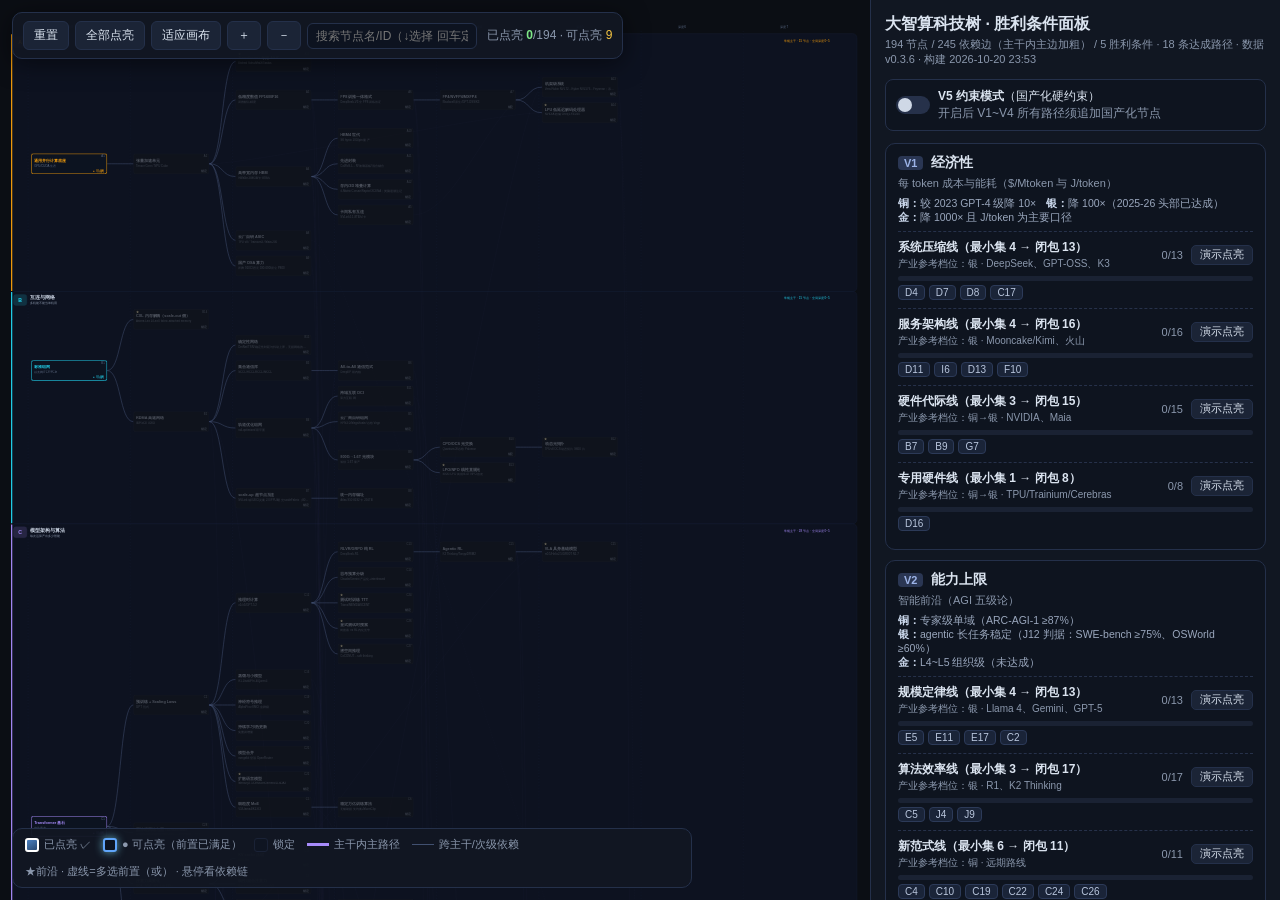
==== 智算科技树-v1.0.html @ c1a8cf26 "v0.3.6：DeepInfer 开源入库与许愿式编程节点" ====
<!DOCTYPE html>
<html lang="zh-CN">
<head>
<meta charset="utf-8">
<meta name="viewport" content="width=device-width, initial-scale=1">
<title>大智算科技树 · 交互式可视化</title>
<style>
:root{--bg:#0b0e14;--panel:#111722;--panel2:#0e141f;--line:#24304a;--txt:#dbe4f0;--dim:#8b98ad;--gold:#f5c542;}
*{box-sizing:border-box;margin:0;padding:0;}
html,body{height:100%;}
body{background:var(--bg);color:var(--txt);font-family:"Segoe UI","Microsoft YaHei","PingFang SC",sans-serif;overflow:hidden;}
#app{display:flex;height:100vh;}
#stage{flex:1;position:relative;overflow:hidden;}
svg#tree{width:100%;height:100%;cursor:grab;display:block;}
svg#tree.panning{cursor:grabbing;}
#toolbar{position:absolute;top:12px;left:12px;z-index:10;display:flex;gap:6px;align-items:center;flex-wrap:wrap;
 background:rgba(17,23,34,.94);border:1px solid var(--line);border-radius:10px;padding:8px 10px;box-shadow:0 4px 24px rgba(0,0,0,.5);}
#toolbar button{background:#1b2436;color:var(--txt);border:1px solid var(--line);border-radius:6px;padding:5px 10px;cursor:pointer;font-size:12px;}
#toolbar button:hover{background:#27334d;border-color:#3a4c75;}
#stats{font-size:12px;color:var(--dim);margin-left:4px;white-space:nowrap;}
#stats b{color:#7ee787;}
#stats i{color:#f5c542;font-style:normal;}
#search{background:#0d1320;border:1px solid var(--line);color:var(--txt);border-radius:6px;padding:5px 8px;font-size:12px;width:170px;}
#searchWrap{position:relative;display:flex;}
#searchDrop{position:absolute;top:calc(100% + 5px);left:0;z-index:15;min-width:250px;max-width:360px;max-height:320px;overflow-y:auto;
 display:none;background:rgba(13,19,32,.98);border:1px solid #3a4c75;border-radius:8px;padding:4px;box-shadow:0 8px 28px rgba(0,0,0,.6);}
.sitem{display:flex;align-items:center;gap:8px;padding:5px 8px;border-radius:6px;cursor:pointer;font-size:11.5px;}
.sitem:hover,.sitem.act{background:#1d2942;}
.sid{background:#2a3653;border-radius:4px;padding:0 5px;font-size:10px;color:#9db4e8;flex-shrink:0;}
.snm{color:#c6d2e4;flex:1;white-space:nowrap;overflow:hidden;text-overflow:ellipsis;}
.str{color:#5a6a86;font-size:10px;flex-shrink:0;}
#legend{position:absolute;bottom:12px;left:12px;z-index:10;background:rgba(17,23,34,.94);border:1px solid var(--line);
 border-radius:10px;padding:8px 12px;font-size:11px;color:var(--dim);display:flex;gap:12px;flex-wrap:wrap;max-width:680px;}
.lg{display:flex;align-items:center;gap:5px;}
.sw{width:14px;height:14px;border-radius:3px;display:inline-block;}
#sidebar{width:410px;flex-shrink:0;background:var(--panel);border-left:1px solid var(--line);overflow-y:auto;padding:14px;}
#sidebar h1{font-size:16px;margin-bottom:2px;}
#sidebar .sub{font-size:11px;color:var(--dim);margin-bottom:12px;}
.modeRow{display:flex;align-items:center;gap:8px;background:var(--panel2);border:1px solid var(--line);border-radius:8px;padding:8px 10px;margin-bottom:12px;font-size:12px;}
.modeRow label{cursor:pointer;display:flex;align-items:center;gap:8px;flex:1;}
.switch{position:relative;width:34px;height:18px;background:#26314a;border-radius:9px;transition:.2s;flex-shrink:0;}
.switch.on{background:#b2356d;}
.switch i{position:absolute;top:2px;left:2px;width:14px;height:14px;background:#cfd8e6;border-radius:50%;transition:.2s;}
.switch.on i{left:18px;background:#fff;}
.vcard{background:var(--panel2);border:1px solid var(--line);border-radius:10px;padding:10px 12px;margin-bottom:10px;transition:box-shadow .3s,border-color .3s;}
.vcard.achieved{border-color:var(--gold);box-shadow:0 0 18px rgba(245,197,66,.25);}
.vhead{display:flex;align-items:center;gap:8px;font-size:14px;font-weight:600;}
.vid{background:#2a3653;border-radius:4px;padding:1px 6px;font-size:11px;color:#9db4e8;}
.vhead .ach{margin-left:auto;color:var(--gold);font-size:12px;font-weight:600;display:none;}
.vcard.achieved .ach{display:inline;}
.vdef{font-size:11px;color:var(--dim);margin:4px 0 6px;}
.vtiers{font-size:10.5px;color:#9aa7bd;margin-bottom:6px;}
.vtiers span{display:inline-block;margin-right:10px;}
.vtiers b{color:#c9d6ea;font-weight:600;}
.path{border-top:1px dashed #26314a;padding:7px 0 4px;}
.prow{display:flex;align-items:center;gap:8px;}
.pname{font-size:12px;font-weight:600;flex:1;}
.pname .rep{display:block;font-weight:400;font-size:10px;color:var(--dim);margin-top:1px;}
.pnum{font-size:11px;color:var(--dim);white-space:nowrap;}
.pnum.done{color:var(--gold);font-weight:700;}
.pbar{height:5px;background:#1a2233;border-radius:3px;margin:5px 0 4px;overflow:hidden;}
.pfill{height:100%;width:0%;background:linear-gradient(90deg,#3b6ea5,#5aa2e0);border-radius:3px;transition:width .25s;}
.path.done .pfill{background:linear-gradient(90deg,#b8862d,var(--gold));}
.pnodes{display:flex;flex-wrap:wrap;gap:4px;margin-bottom:4px;}
.chip{font-size:10px;background:#1a2438;border:1px solid #2c3a58;color:#b9c6dd;border-radius:4px;padding:1px 6px;cursor:pointer;}
.chip.lit{background:#173a2a;border-color:#2f7a4f;color:#8fe3a8;}
.chip:hover{border-color:#5aa2e0;}
.demoBtn{background:#1b2436;color:var(--txt);border:1px solid var(--line);border-radius:5px;padding:2px 8px;font-size:10.5px;cursor:pointer;}
.demoBtn:hover{background:#27334d;}
.foot{font-size:10.5px;color:var(--dim);margin-top:8px;line-height:1.6;}
/* ---- 主干带 ---- */
.bandbg{fill:#0d1220;stroke:#1b2540;stroke-width:1;}
.bandaccent{stroke-width:4;}
.btitle{fill:#d7e1f0;font-size:15px;font-weight:700;}
.bq{fill:#8b98ad;font-size:10.5px;}
.bmeta{font-size:10px;}
.grid{stroke:#1b2540;stroke-width:1;stroke-dasharray:3 7;}
.dlab{fill:#5a6a86;font-size:10px;}
/* ---- 节点卡（foreignObject 内） ---- */
.ncard{width:100%;height:100%;background:#0f1522;border:1.5px solid #242f4a;border-radius:8px;
 padding:6px 8px 12px 8px;display:flex;flex-direction:column;justify-content:center;
 font-size:11px;line-height:1.25;color:#7d8aa1;transition:all .15s;position:relative;overflow:hidden;}
.ncard .nm{font-weight:600;font-size:12.5px;color:#c6d2e4;display:-webkit-box;-webkit-line-clamp:2;-webkit-box-orient:vertical;overflow:hidden;}
.ncard .ds{font-size:9.5px;margin-top:2px;overflow:hidden;text-overflow:ellipsis;white-space:nowrap;color:#5f6c84;}
.ncard .iid{position:absolute;top:3px;right:6px;font-size:9px;color:#5a6a86;}
.st{position:absolute;right:7px;bottom:3px;font-size:9px;font-weight:700;letter-spacing:.5px;}
g.node.locked .ncard{opacity:.5;filter:saturate(.35);}
g.node.locked .st::before{content:"锁定";color:#5c6a86;}
g.node.locked .ncard .nm{color:#8b98ad;}
g.node.available .ncard{background:#0c1320;border:2px solid var(--tc);
 box-shadow:0 0 16px color-mix(in srgb,var(--tc) 55%,transparent);animation:pulse 2s infinite;}
g.node.available .ncard .nm{color:var(--tc);font-weight:700;}
g.node.available .st::before{content:"● 可点亮";color:var(--tc);}
g.node.lit .ncard{background:linear-gradient(150deg,color-mix(in srgb,var(--tc) 68%,#0b0f18),color-mix(in srgb,var(--tc) 36%,#0b0f18));
 border:2px solid #fff;box-shadow:0 0 18px color-mix(in srgb,var(--tc) 85%,transparent);}
g.node.lit .ncard .nm{color:#fff;font-weight:700;}
g.node.lit .ncard .ds{color:#ffffffcc;}
g.node.lit .st::before{content:"✓ 已点亮";color:#fff;}
g.node.frontier .ncard{border-style:dashed;}
g.node.flash .ncard{animation:flash .9s ease-in-out 3;border-color:#fff;}
g.node.hlg .ncard{box-shadow:0 0 0 2.5px #fff,0 0 16px #fff4;}
@keyframes pulse{0%,100%{box-shadow:0 0 5px color-mix(in srgb,var(--tc) 30%,transparent);}50%{box-shadow:0 0 20px color-mix(in srgb,var(--tc) 80%,transparent);}}
@keyframes flash{0%,100%{box-shadow:0 0 0 0 rgba(245,197,66,0);transform:scale(1);}
 45%{box-shadow:0 0 0 8px rgba(245,197,66,.95),0 0 60px 22px rgba(245,197,66,.85);transform:scale(1.12);}}
.badge{position:absolute;top:3px;left:7px;font-size:9px;font-weight:700;display:flex;gap:5px;}
.badge .fr{color:var(--gold);}
.badge .dm{color:#ff9ad5;display:none;}
body.constraint .badge .dm{display:inline;}
#tooltip{position:absolute;z-index:20;pointer-events:none;background:rgba(10,14,21,.97);border:1px solid #3a4c75;
 border-radius:8px;padding:10px 12px;font-size:11.5px;max-width:340px;display:none;line-height:1.55;box-shadow:0 6px 24px rgba(0,0,0,.6);}
#tooltip b{color:#fff;font-size:12.5px;}
#tooltip .tv{color:#9db4e8;}
#tooltip .tc2{color:#8fe3a8;}
#tooltip .td{color:var(--dim);}
#toast{position:absolute;top:60px;left:50%;transform:translateX(-50%);z-index:30;background:rgba(20,27,40,.95);
 border:1px solid #3a4c75;border-radius:8px;padding:8px 16px;font-size:12px;display:none;box-shadow:0 4px 18px rgba(0,0,0,.5);}
/* ---- 边 ---- */
path.edge{fill:none;stroke:#415070;stroke-width:1.1;opacity:.14;}
path.edge.primary{stroke-width:2.6;opacity:.65;}
path.edge.on{opacity:.4;}
path.edge.primary.on{opacity:.95;}
path.edge.hlg{stroke:#fff;opacity:1;stroke-width:2.8;}
path.edge.dashed{stroke-dasharray:5 4;}
/* ---- 自检面板 ---- */
#selftest{position:fixed;right:424px;top:12px;max-width:520px;max-height:86vh;overflow:auto;display:none;
 background:rgba(10,14,21,.97);border:1px solid #3a4c75;border-radius:10px;padding:12px 16px;
 font:12px/1.8 Consolas,monospace;white-space:pre-wrap;z-index:60;box-shadow:0 6px 24px rgba(0,0,0,.6);}
#selftest b{font-size:13px;}
::-webkit-scrollbar{width:9px;height:9px;}
::-webkit-scrollbar-thumb{background:#26314a;border-radius:5px;}
::-webkit-scrollbar-track{background:transparent;}

</style>
</head>
<body>
<div id="app">
 <div id="stage">
  <svg id="tree"><g id="world"></g></svg>
  <div id="toolbar">
   <button id="btnReset">重置</button><button id="btnAll">全部点亮</button>
   <button id="btnFit">适应画布</button><button id="btnZin">＋</button><button id="btnZout">－</button>
   <div id="searchWrap"><input id="search" placeholder="搜索节点名/ID（↓选择 回车定位）"><div id="searchDrop"></div></div>
   <span id="stats"></span>
  </div>
  <div id="legend"></div>
  <div id="tooltip"></div>
  <div id="toast"></div>
 </div>
 <div id="sidebar"></div>
</div>
<div id="selftest"></div>
<script>window.__BUILD__ = "2026-10-20 23:53";
window.TREE_DATA = {"meta": {"version": "0.3.6", "date": "2026-10-20", "source": "智算科技树-v0.2.2.md + AI4S范式层重构 + 知识图谱 + 曙光锚点 + v0.2.5 工程与前沿缺口 + v0.2.6 平台基础能力 + v0.2.7 DeepInfer 与许愿式编程", "nodeCount": 194, "trunkCount": 11, "victoryCount": 5, "pathCount": 18}, "trunks": [{"id": "A", "name": "芯片与算力硬件", "type": "常规", "question": "单点每秒每瓦能算多少"}, {"id": "B", "name": "互连与网络", "type": "常规", "question": "多机能不能当单机用"}, {"id": "C", "name": "模型架构与算法", "type": "常规", "question": "每次运算产出多少智能"}, {"id": "D", "name": "推理系统与服务", "type": "常规", "question": "服务侧效率极限在哪"}, {"id": "E", "name": "训练系统与数据", "type": "常规", "question": "万卡月训如何稳定高效"}, {"id": "F", "name": "云原生与资源调度", "type": "常规", "question": "算力能否像电力即取即用"}, {"id": "G", "name": "智算中心与能源", "type": "常规", "question": "电和热能不能供得上"}, {"id": "H", "name": "通智一体与算力网络", "type": "后发型", "question": "通与智能否当一朵云用"}, {"id": "I", "name": "存储与数据流动", "type": "常规", "question": "数据供不上还是算不动"}, {"id": "J", "name": "Agent 与应用使能", "type": "常规", "question": "模型能力能否转化为可交付任务"}, {"id": "K", "name": "科学计算范式（AI4S）", "type": "常规", "question": "云上要承载哪几类科学计算负载"}], "nodes": [{"id": "A1", "name": "通用并行计算底座", "trunk": "A", "desc": "GPU/CUDA 生态", "prereqs": [], "criteria": "主流框架默认支持", "depth": 0, "dependents": 1}, {"id": "A2", "name": "张量加速单元", "trunk": "A", "desc": "Tensor Core / NPU Cube", "prereqs": ["A1"], "criteria": "混合精度较 FP32 加速 ≥5×", "depth": 1, "dependents": 6}, {"id": "A3", "name": "低精度数值 FP16/BF16", "trunk": "A", "desc": "训推默认精度", "prereqs": ["A2"], "criteria": "训练精度损失 <0.5%", "depth": 2, "dependents": 3}, {"id": "A4", "name": "高带宽内存 HBM", "trunk": "A", "desc": "HBM3e 288GB/卡·8TB/s", "prereqs": ["A2"], "criteria": "带宽 ≥5TB/s/卡", "depth": 2, "dependents": 6}, {"id": "A5", "name": "卡间私有互连", "trunk": "A", "desc": "NVLink5 1.8TB/s/卡", "prereqs": ["A4"], "criteria": "卡间带宽 ≥8× PCIe", "depth": 3, "dependents": 1}, {"id": "A6", "name": "FP8 训推一体格式", "trunk": "A", "desc": "DeepSeek-V3 全 FP8 训练首证", "prereqs": ["A3"], "criteria": "训练近无损且推理成本降 ≥50%", "depth": 3, "dependents": 3}, {"id": "A7", "name": "FP4/NVFP4/MXFP4", "trunk": "A", "desc": "Blackwell 原生/GPT-OSS/K3", "prereqs": ["A6"], "criteria": "推理掉点 ≤1~2% 且显存减半", "depth": 4, "dependents": 2}, {"id": "A8", "name": "云厂自研 ASIC", "trunk": "A", "desc": "TPU v8 / Trainium3 / Maia 200", "prereqs": ["A2"], "criteria": "L2：自用 ≥10 万卡等效且 token/$ 优于同代 GPU", "depth": 2, "dependents": 1}, {"id": "A9", "name": "国产 DSA 算力", "trunk": "A", "desc": "昇腾 910C/思元 590-690/昆仑 P800", "prereqs": ["A2"], "criteria": "L2：推理规模商用（联动 V5）", "depth": 2, "dependents": 1}, {"id": "A10", "name": "HBM4 世代", "trunk": "A", "desc": "SK hynix 10G/pin 量产", "prereqs": ["A4"], "criteria": "单卡 ≥288GB 且 ≥10TB/s", "depth": 3, "dependents": 0}, {"id": "A11", "name": "先进封装", "trunk": "A", "desc": "CoWoS-L→R/玻璃基板/混合键合", "prereqs": ["A4"], "criteria": "大芯片量产良率可支撑", "depth": 3, "dependents": 0}, {"id": "A12", "name": "存内/3D 堆叠计算", "trunk": "A", "desc": "d-Matrix Corsair/Raptor/XCENA；类脑退潮注记", "prereqs": ["A4"], "criteria": "L1→L2：CIM 推理商用", "depth": 3, "dependents": 0}, {"id": "A13", "name": "机架级系统", "trunk": "A", "desc": "Vera Rubin NVL72→Kyber NVL576→Feynman；系统级超节点对标：CloudMatrix384（384×910C，以系统工程规模换单卡劣势）", "prereqs": ["A5", "A7", "G1"], "criteria": "单机架 ≥1EF（FP4）液冷交付", "depth": 5, "dependents": 1}, {"id": "A14", "name": "LPU 低延迟解码处理器", "trunk": "A", "frontier": true, "desc": "NVIDIA 收编 Groq LP35/40", "prereqs": ["A2", "A7"], "criteria": "L2：单流解码时延与 GPU 解耦", "depth": 5, "dependents": 1}, {"id": "A15", "name": "Transformer 专用 ASIC", "trunk": "A", "frontier": true, "desc": "Etched Sohu/MatX/Taalas", "prereqs": ["A2"], "criteria": "L1→L2：特定模型族 token/$ 优势 ≥2×", "depth": 2, "dependents": 0}, {"id": "B1", "name": "标准组网", "trunk": "B", "desc": "以太网/TCP/PCIe", "prereqs": [], "criteria": "基座", "depth": 0, "dependents": 2}, {"id": "B2", "name": "RDMA 高速网络", "trunk": "B", "desc": "IB/RoCE 400G", "prereqs": ["B1"], "criteria": "μs 级时延支撑万卡", "depth": 1, "dependents": 6}, {"id": "B3", "name": "集合通信库", "trunk": "B", "desc": "NCCL/HCCL/BCCL/MCCL", "prereqs": ["B2"], "criteria": "AllReduce 满足万卡效率", "depth": 2, "dependents": 1}, {"id": "B4", "name": "轨道优化组网", "trunk": "B", "desc": "rail-optimized 双平面", "prereqs": ["B2"], "criteria": "L2：万卡作业月级稳定", "depth": 2, "dependents": 6}, {"id": "B5", "name": "云厂商自研组网", "trunk": "B", "desc": "HPN2.0/MegaScale/谷歌 Virgo", "prereqs": ["B4"], "criteria": "L2：≥1.5 万卡商用", "depth": 3, "dependents": 0}, {"id": "B6", "name": "All-to-All 通信范式", "trunk": "B", "desc": "DeepEP 双内核", "prereqs": ["B3", "C5"], "criteria": "EP 训推计算通信重叠", "depth": 3, "dependents": 1}, {"id": "B7", "name": "scale-up 超节点互连", "trunk": "B", "desc": "NVLink 域/UEC/灵衢 2.0/PPU/曙光 scaleFabric（800G 类 IB、单子网 11 万卡）", "prereqs": ["B2"], "criteria": "域内 ≥1.8TB/s 且 ≥72 卡", "depth": 2, "dependents": 1}, {"id": "B8", "name": "统一内存编址", "trunk": "B", "desc": "Atlas 950 8192 卡 256TB", "prereqs": ["B7"], "criteria": "L2：≥千卡域内存池化", "depth": 3, "dependents": 0}, {"id": "B9", "name": "800G→1.6T 光模块", "trunk": "B", "desc": "旭创 1.6T 量产", "prereqs": ["B4"], "criteria": "1.6T 单端口功耗 ≤30W", "depth": 3, "dependents": 2}, {"id": "B10", "name": "CPO/OCS 光交换", "trunk": "B", "desc": "Quantum-X/谷歌 Palomar", "prereqs": ["B9"], "criteria": "L2：规模商用", "depth": 4, "dependents": 1}, {"id": "B11", "name": "跨域互联 DCI", "trunk": "B", "desc": "算力互联网", "prereqs": ["B4"], "criteria": "L1：跨集群协同可验证", "depth": 3, "dependents": 2}, {"id": "B12", "name": "动态光拓扑", "trunk": "B", "frontier": true, "desc": "TPUv8 OCS 动态切片 9600 片", "prereqs": ["B10"], "criteria": "L2：拓扑随作业重构", "depth": 5, "dependents": 0}, {"id": "B13", "name": "LPO/NPO 线性直驱光", "trunk": "B", "frontier": true, "desc": "800G LPO 商用/6.4T NPO 首发", "prereqs": ["B9"], "criteria": "L2：互连功耗降 ≥50%", "depth": 4, "dependents": 0}, {"id": "B14", "name": "CXL 内存解耦（scale-out 侧）", "trunk": "B", "frontier": true, "desc": "Astera Leo 2/LeoX fabric-attached memory", "prereqs": ["B1"], "criteria": "L2：跨机内存池商用", "depth": 1, "dependents": 0}, {"id": "B15", "name": "确定性网络", "trunk": "B", "desc": "DetNet/TSN/确定性时延与抖动上界，无损网络的跨域延伸——算力并网（H4/H5）与跨集群训推（E9）的跨域 SLA 底座", "prereqs": ["B2"], "criteria": "L2：跨域 P99.9 时延抖动上界可承诺", "depth": 2, "dependents": 0}, {"id": "C1", "name": "Transformer 基石", "trunk": "C", "desc": "自注意力", "prereqs": [], "criteria": "—", "depth": 0, "dependents": 4}, {"id": "C2", "name": "预训练 + Scaling Laws", "trunk": "C", "desc": "GPT 范式", "prereqs": ["C1"], "criteria": "规模外推误差 <5%", "depth": 1, "dependents": 9}, {"id": "C3", "name": "注意力高效化", "trunk": "C", "desc": "GQA→MLA（KV 压缩 93%）", "prereqs": ["C1"], "criteria": "KV 降幅 ≥8× 近无损", "depth": 1, "dependents": 3}, {"id": "C4", "name": "线性/混合注意力", "trunk": "C", "desc": "Kimi Linear/Qwen3-Next/M3", "prereqs": ["C3"], "criteria": "L3：旗舰量产，长序列成本降 ≥50%", "depth": 2, "dependents": 0}, {"id": "C5", "name": "细粒度 MoE", "trunk": "C", "desc": "V3/Llama4/K2-K3", "prereqs": ["C2"], "criteria": "万亿激活 <5% 成本同降", "depth": 2, "dependents": 4}, {"id": "C6", "name": "稳定万亿训练算法", "trunk": "C", "desc": "无辅助损失均衡+MuonClip", "prereqs": ["C5"], "criteria": "万亿 token 零 spike", "depth": 3, "dependents": 0}, {"id": "C7", "name": "长上下文 1M+", "trunk": "C", "desc": "Gemini/K3/V4.1", "prereqs": ["C3"], "criteria": "1M 可用且成本可控", "depth": 2, "dependents": 1}, {"id": "C8", "name": "原生稀疏注意力", "trunk": "C", "desc": "NSA→DSA 训推一体（API -50%）", "prereqs": ["C7"], "criteria": "L3：训推一体稀疏化商用", "depth": 3, "dependents": 0}, {"id": "C9", "name": "原生多模态统一", "trunk": "C", "desc": "GPT-4o/GPT-5/Qwen-Omni", "prereqs": ["C1"], "criteria": "any-to-any 单模型", "depth": 1, "dependents": 4}, {"id": "C10", "name": "世界模型", "trunk": "C", "desc": "Genie3/V-JEPA2", "prereqs": ["C9"], "criteria": "L2：可交互商用", "depth": 2, "dependents": 0}, {"id": "C11", "name": "视频生成架构", "trunk": "C", "desc": "Veo3/Sora2", "prereqs": ["C9"], "criteria": "商用音画同步", "depth": 2, "dependents": 0}, {"id": "C12", "name": "推理时计算", "trunk": "C", "desc": "o1/o3/GPT-5.2", "prereqs": ["C2"], "criteria": "ARC 类跃升 ≥30 分", "depth": 2, "dependents": 5}, {"id": "C13", "name": "RLVR/GRPO 纯 RL", "trunk": "C", "desc": "DeepSeek-R1", "prereqs": ["C12"], "criteria": "纯 RL 达推理模型水平", "depth": 3, "dependents": 1}, {"id": "C14", "name": "思考预算分级", "trunk": "C", "desc": "Claude/Gemini 产品化+interleaved", "prereqs": ["C12"], "criteria": "多档成本曲线", "depth": 3, "dependents": 0}, {"id": "C15", "name": "Agentic RL", "trunk": "C", "desc": "K2 Thinking/TongyiDR/M2", "prereqs": ["C13"], "criteria": "L2：≥20 步长任务稳定", "depth": 4, "dependents": 3}, {"id": "C16", "name": "蒸馏与小模型", "trunk": "C", "desc": "R1-Distill/Phi-4/Qwen3", "prereqs": ["C2"], "criteria": "3B≈GPT-3.5（已达成）", "depth": 2, "dependents": 2}, {"id": "C17", "name": "量化压缩", "trunk": "C", "desc": "FP8/W4；FP4 主流 L3", "prereqs": ["A6"], "criteria": "掉点 ≤1~2% 占用减半", "depth": 4, "dependents": 2}, {"id": "C18", "name": "KV cache 压缩", "trunk": "C", "desc": "KIVI 2bit", "prereqs": ["C3"], "criteria": "长上下文显存降 ≥4×", "depth": 2, "dependents": 0}, {"id": "C19", "name": "神经符号推理", "trunk": "C", "desc": "AlphaProof IMO 金牌级", "prereqs": ["C2"], "criteria": "L2：金牌水平", "depth": 2, "dependents": 0}, {"id": "C20", "name": "持续学习/热更新", "trunk": "C", "desc": "免重训增量", "prereqs": ["C2"], "criteria": "L1：不掉点", "depth": 2, "dependents": 0}, {"id": "C21", "name": "模型合并", "trunk": "C", "desc": "mergekit 登顶 OpenRouter", "prereqs": ["C2"], "criteria": "L2：登公开榜首", "depth": 2, "dependents": 0}, {"id": "C22", "name": "扩散语言模型", "trunk": "C", "frontier": true, "desc": "Mercury2.5/DiffusionGemma/LLaDA2", "prereqs": ["C2"], "criteria": "L2：并行解码 ≥3× AR", "depth": 2, "dependents": 0}, {"id": "C23", "name": "三元/原生低比特网络", "trunk": "C", "frontier": true, "desc": "BitNet 2B4T/CAT-Q/ScaleQ", "prereqs": ["C17"], "criteria": "L1→L2：≥40B 或 PTQ ≤2%", "depth": 5, "dependents": 0}, {"id": "C24", "name": "测试时训练 TTT", "trunk": "C", "frontier": true, "desc": "Titans/MEM1/ASCENT", "prereqs": ["C12"], "criteria": "L1：研究前沿", "depth": 3, "dependents": 0}, {"id": "C25", "name": "VLA 具身基础模型", "trunk": "C", "frontier": true, "desc": "π0.5/Helix2.5/GR00T N1.7", "prereqs": ["C9", "C15"], "criteria": "L2：真机零样本", "depth": 5, "dependents": 0}, {"id": "C26", "name": "显式测试时搜索", "trunk": "C", "frontier": true, "desc": "树搜索 vs RL 内化竞争", "prereqs": ["C12"], "criteria": "L1→L2", "depth": 3, "dependents": 0}, {"id": "C27", "name": "潜空间推理", "trunk": "C", "frontier": true, "desc": "CoCONUT→soft thinking", "prereqs": ["C12"], "criteria": "L1", "depth": 3, "dependents": 0}, {"id": "C28", "name": "图神经网络与图 Transformer", "trunk": "C", "desc": "GraphCast/Graphormer/GNN——时空预测、分子图、图结构数据范式", "prereqs": ["C1"], "criteria": "L2：图任务基准 SOTA 且规模商用", "depth": 1, "dependents": 1}, {"id": "D1", "name": "算子融合与 Kernel", "trunk": "D", "desc": "FA-3/FA-4/FlashInfer/DeepGEMM", "prereqs": ["A3"], "criteria": "峰值利用率 ≥70%", "depth": 3, "dependents": 5}, {"id": "D2", "name": "推理编译", "trunk": "D", "desc": "TRT-LLM/torch.compile/xLLM", "prereqs": ["D1"], "criteria": "吞吐 ≥1.5×", "depth": 4, "dependents": 1}, {"id": "D3", "name": "连续批处理", "trunk": "D", "desc": "Orca", "prereqs": [], "criteria": "吞吐 2~10×", "depth": 0, "dependents": 1}, {"id": "D4", "name": "分页 KV 管理", "trunk": "D", "desc": "PagedAttention", "prereqs": ["D3"], "criteria": "碎片 <4%", "depth": 1, "dependents": 4}, {"id": "D5", "name": "前缀树缓存", "trunk": "D", "desc": "RadixAttention", "prereqs": ["D4"], "criteria": "多轮命中 ≥2×", "depth": 2, "dependents": 1}, {"id": "D6", "name": "多卡并行服务化", "trunk": "D", "desc": "TP/PP serving", "prereqs": ["D1"], "criteria": "TPOT 20~100ms 达标", "depth": 4, "dependents": 1}, {"id": "D7", "name": "投机解码", "trunk": "D", "desc": "EAGLE-3", "prereqs": ["D1"], "criteria": "接受长度 >3 加速 ≥2×", "depth": 4, "dependents": 0}, {"id": "D8", "name": "原生 MTP", "trunk": "D", "desc": "DeepSeek MTP 生产 1.8×", "prereqs": ["C5"], "criteria": "decode ≥1.8×", "depth": 3, "dependents": 0}, {"id": "D9", "name": "PD 分离", "trunk": "D", "desc": "DistServe/Mooncake/火山", "prereqs": ["D4", "B2"], "criteria": "goodput ≥2×", "depth": 2, "dependents": 4}, {"id": "D10", "name": "KV 传输与分层 offload", "trunk": "D", "desc": "NIXL/LMCache/Dynamo/vRDMA", "prereqs": ["D9", "B2"], "criteria": "不占算力卡，读价 ≤0.1×", "depth": 3, "dependents": 2}, {"id": "D11", "name": "KV 全局池化", "trunk": "D", "desc": "Mooncake Store 多芯适配", "prereqs": ["D10"], "criteria": "L2：全局命中 >50%", "depth": 4, "dependents": 0}, {"id": "D12", "name": "专家并行 serving", "trunk": "D", "desc": "DeepEP/wide-EP", "prereqs": ["C5", "B6"], "criteria": "万亿 MoE 生产", "depth": 4, "dependents": 2}, {"id": "D13", "name": "SLO 感知调度", "trunk": "D", "desc": "TTFT/TPOT 双 SLO", "prereqs": ["D9"], "criteria": "≥90% 请求达标", "depth": 3, "dependents": 5}, {"id": "D14", "name": "Agent 化服务（引擎侧）", "trunk": "D", "desc": "会话亲和/KV 持久化/缓存计费/Strata", "prereqs": ["D5"], "criteria": "读价 ≤0.1× 且 P99 达标", "depth": 3, "dependents": 3}, {"id": "D15", "name": "Serverless 推理", "trunk": "D", "desc": "Modal 百万 VM 沙箱", "prereqs": ["D13"], "criteria": "秒级冷启动", "depth": 4, "dependents": 0}, {"id": "D16", "name": "专用低延迟架构", "trunk": "D", "desc": "Cerebras/Groq（历史锚点）", "prereqs": [], "prereqsAny": [["A8"], ["A14"]], "criteria": "单流 ≥400 t/s", "depth": 6, "dependents": 0}, {"id": "D17", "name": "引擎工程化/国产引擎", "trunk": "D", "desc": "vLLM v0.31/SGLang/EndStream；DeepInfer（DeepSeek 生产引擎 2026.10 开源：异步零开销批调度、DSpark 置信度投机验证、EPLB，SM100+昇腾 950 双平台，基于 vLLM 构建）", "prereqs": ["D4"], "criteria": "L2：生产级规模采用", "depth": 2, "dependents": 4}, {"id": "D18", "name": "端侧运行时", "trunk": "D", "desc": "llama.cpp/MLX/QNN", "prereqs": ["C17"], "criteria": "端侧 7B+ 可用", "depth": 5, "dependents": 0}, {"id": "D19", "name": "Token 工厂/Neocloud", "trunk": "D", "desc": "CoreWeave/Lambda/智算云", "prereqs": ["D13", "G3"], "criteria": "L2：token 口径营收", "depth": 4, "dependents": 0}, {"id": "D20", "name": "异步并行架构", "trunk": "D", "frontier": true, "desc": "V3.2 async TP/DP/PIPEMORPH（DeepInfer 开源生产化：零开销异步批调度器）", "prereqs": ["D6", "E3"], "criteria": "L2：生产部署", "depth": 5, "dependents": 0}, {"id": "D21", "name": "弹性专家放置与 offload", "trunk": "D", "frontier": true, "desc": "KTransformers/Kairox/EPLB", "prereqs": ["D12"], "criteria": "L2：混合内存推理", "depth": 5, "dependents": 0}, {"id": "D22", "name": "智能模型路由/级联", "trunk": "D", "frontier": true, "desc": "Dynamo router/OpenRouter", "prereqs": ["D13"], "criteria": "L3：动态路由生产化", "depth": 4, "dependents": 0}, {"id": "D23", "name": "Multi-LoRA 多租推理", "trunk": "D", "frontier": true, "desc": "vLLM multi-LoRA/DroidSpeak", "prereqs": ["D4", "F6"], "criteria": "L3：生产标配", "depth": 4, "dependents": 0}, {"id": "D24", "name": "Agent 原生 serving 调度", "trunk": "D", "frontier": true, "desc": "Pie/Murakkab/AIOS", "prereqs": ["D14", "J3"], "criteria": "L1：研究前沿", "depth": 5, "dependents": 0}, {"id": "E1", "name": "数据并行", "trunk": "E", "desc": "DDP", "prereqs": [], "criteria": "—", "depth": 0, "dependents": 1}, {"id": "E2", "name": "显存优化", "trunk": "E", "desc": "ZeRO/FSDP", "prereqs": ["E1"], "criteria": "显存 1/N 分片", "depth": 1, "dependents": 1}, {"id": "E3", "name": "多维并行", "trunk": "E", "desc": "3D→五维 Megatron 系", "prereqs": ["E2"], "criteria": "千卡扩展 ≥85%", "depth": 2, "dependents": 4}, {"id": "E4", "name": "FP8 训练工程", "trunk": "E", "desc": "V3 278.8 万 GPU 时", "prereqs": ["A6", "E3"], "criteria": "近无损成本降 ≥50%", "depth": 4, "dependents": 0}, {"id": "E5", "name": "万卡集群工程", "trunk": "E", "desc": "MegaScale MFU55.2%/Colossus 十万卡单集群", "prereqs": ["E3", "B4"], "criteria": "L2：MFU ≥40%；L3：≥55%", "depth": 3, "dependents": 2}, {"id": "E6", "name": "checkpoint 快速存取", "trunk": "E", "desc": "K2 5min/Checkmate", "prereqs": ["E5", "I5"], "criteria": "间隔 ≤15min，恢复 P50 <15min", "depth": 4, "dependents": 1}, {"id": "E7", "name": "训练容错自愈", "trunk": "E", "desc": "Llama3.1 466 次中断/SDC 检测", "prereqs": ["E6"], "criteria": "L2 ≥98%；L3 ≥99.5%", "depth": 5, "dependents": 2}, {"id": "E8", "name": "loss spike 治理", "trunk": "E", "desc": "检测回滚+Muon", "prereqs": ["E7"], "criteria": "万亿零 spike", "depth": 6, "dependents": 0}, {"id": "E9", "name": "去中心化/跨集群训练", "trunk": "E", "desc": "INTELLECT-2/Di-PS 9 集群", "prereqs": ["E5"], "criteria": "L2：运营级", "depth": 4, "dependents": 0}, {"id": "E10", "name": "PB 级数据管线", "trunk": "E", "desc": "FineWeb-Edu 15T", "prereqs": ["I1"], "criteria": "≥10T 去重清洗", "depth": 1, "dependents": 5}, {"id": "E11", "name": "合成数据工厂", "trunk": "E", "desc": "Nemotron-CC/Phi-4", "prereqs": ["E10"], "criteria": "L2：合成 ≥50% 不降", "depth": 2, "dependents": 1}, {"id": "E12", "name": "数据质量评估", "trunk": "E", "desc": "DCLM 分级", "prereqs": ["E10"], "criteria": "质量-能力相关", "depth": 2, "dependents": 0}, {"id": "E13", "name": "多模态数据联合", "trunk": "E", "desc": "K2.5/K3", "prereqs": ["E10"], "criteria": "无模态退化", "depth": 2, "dependents": 1}, {"id": "E14", "name": "RL 基础设施", "trunk": "E", "desc": "veRL/AReaL+2026 顶会 RL 系统学", "prereqs": ["E3", "D12"], "criteria": "全异步 rollout 解耦", "depth": 5, "dependents": 2}, {"id": "E15", "name": "训推一体 rollout", "trunk": "E", "desc": "RL 复用推理引擎", "prereqs": ["E14", "D17"], "criteria": "弹性复用", "depth": 6, "dependents": 0}, {"id": "E16", "name": "数据飞轮", "trunk": "E", "desc": "self-improving（MiMo 类）", "prereqs": ["E11", "C15"], "criteria": "L1：闭环可验证", "depth": 5, "dependents": 1}, {"id": "E17", "name": "Mid-training 中期训练", "trunk": "E", "frontier": true, "desc": "ERNIE 首倡/Qwen 管线/轨迹汤", "prereqs": ["E10"], "criteria": "L2→L3：标准阶段", "depth": 2, "dependents": 0}, {"id": "E18", "name": "RL 环境工厂", "trunk": "E", "frontier": true, "desc": "200→2 万并行环境/genrl", "prereqs": ["E14"], "criteria": "L2：万级稳定供数", "depth": 6, "dependents": 0}, {"id": "F1", "name": "容器化基座", "trunk": "F", "sub": "资源抽象", "desc": "OCI/Docker/K8s", "prereqs": [], "criteria": "标准化交付", "depth": 0, "dependents": 6}, {"id": "F2", "name": "GPU 设备接入", "trunk": "F", "sub": "资源抽象", "desc": "Device Plugin/Operator", "prereqs": ["F1"], "criteria": "GPU 原生", "depth": 1, "dependents": 5}, {"id": "F3", "name": "DRA 动态资源分配", "trunk": "F", "sub": "资源抽象", "desc": "1.34 GA→1.37 演进", "prereqs": ["F2"], "criteria": "异构一等公民", "depth": 2, "dependents": 1}, {"id": "F4", "name": "异构统一运行时", "trunk": "F", "sub": "资源抽象", "desc": "CUDA/NPU 统一编排", "prereqs": ["F2"], "criteria": "国产零改造（L2）", "depth": 2, "dependents": 2}, {"id": "F5", "name": "GPU 硬切分", "trunk": "F", "sub": "共享池化", "desc": "MIG/MPS", "prereqs": ["F2"], "criteria": "≤1/8 卡且隔离", "depth": 2, "dependents": 1}, {"id": "F6", "name": "vGPU/算力虚拟化", "trunk": "F", "sub": "共享池化", "desc": "HAMi", "prereqs": ["F5"], "criteria": "密度 ≥3×", "depth": 3, "dependents": 4}, {"id": "F7", "name": "GPU 池化远端调用", "trunk": "F", "sub": "共享池化", "desc": "Run:ai/OrionX", "prereqs": ["F6"], "criteria": "利用率 +2×", "depth": 4, "dependents": 0}, {"id": "F8", "name": "Gang 训练调度", "trunk": "F", "sub": "调度", "desc": "Volcano/LWS", "prereqs": ["F1"], "criteria": "千卡秒级", "depth": 1, "dependents": 3}, {"id": "F9", "name": "拓扑感知调度", "trunk": "F", "sub": "调度", "desc": "亲和/NUMA/链路", "prereqs": ["F3", "B4"], "criteria": "+≥10%", "depth": 3, "dependents": 1}, {"id": "F10", "name": "训推潮汐混部", "trunk": "F", "sub": "调度", "desc": "错峰复用", "prereqs": ["F8", "D17"], "criteria": "L2：利用率 ≥70%", "depth": 3, "dependents": 3}, {"id": "F11", "name": "任务编排标准", "trunk": "F", "sub": "调度", "desc": "TrainingJob v2/KubeRay", "prereqs": ["F8"], "criteria": "框架无关", "depth": 2, "dependents": 1}, {"id": "F12", "name": "全局/跨域调度", "trunk": "F", "sub": "调度", "desc": "多集群视图", "prereqs": ["F10"], "criteria": "L1：协同可验证", "depth": 4, "dependents": 2}, {"id": "F13", "name": "多态计量计费", "trunk": "F", "sub": "运营", "desc": "秒级/卡时/token", "prereqs": ["F6"], "criteria": "三口径", "depth": 4, "dependents": 4}, {"id": "F14", "name": "MaaS 平台", "trunk": "F", "sub": "运营", "desc": "火山 16.4T/百炼/Bedrock", "prereqs": ["F13", "D17"], "criteria": "日 token 万亿级", "depth": 5, "dependents": 4}, {"id": "F15", "name": "多租隔离", "trunk": "F", "sub": "运营", "desc": "配额/隔离", "prereqs": ["F6"], "criteria": "可验证", "depth": 4, "dependents": 0}, {"id": "F16", "name": "GPU 深度可观测", "trunk": "F", "sub": "运营", "desc": "DCGM/eBPF", "prereqs": ["F2"], "criteria": "开销 <5%", "depth": 2, "dependents": 5}, {"id": "F17", "name": "AIOps 自愈", "trunk": "F", "sub": "运营", "desc": "DLRover 千卡", "prereqs": ["F16", "E7"], "criteria": "L3：零人工", "depth": 6, "dependents": 1}, {"id": "F18", "name": "机密计算 TEE", "trunk": "F", "sub": "安全可信", "desc": "CC-mode/Secure AI", "prereqs": ["A4"], "criteria": "L2：全链路可信", "depth": 3, "dependents": 1}, {"id": "F19", "name": "机密容器与合规", "trunk": "F", "sub": "安全可信", "desc": "CoCo", "prereqs": ["F18"], "criteria": "生产合规", "depth": 4, "dependents": 0}, {"id": "F20", "name": "推理网关与 K8s 编排标准", "trunk": "F", "sub": "推理编排标准", "frontier": true, "desc": "GIE v1.0 GA/llm-d", "prereqs": ["F13", "D13"], "criteria": "L2→L3：推理一等公民", "depth": 5, "dependents": 0}, {"id": "G1", "name": "冷板液冷", "trunk": "G", "desc": "NVL72 120kW 必须", "prereqs": [], "criteria": "≥100kW 且 PUE ≤1.25", "depth": 0, "dependents": 7}, {"id": "G2", "name": "800VDC 供电", "trunk": "G", "desc": "Kyber 配套", "prereqs": ["G1"], "criteria": "≥600kW 直流", "depth": 1, "dependents": 0}, {"id": "G3", "name": "GW 级园区", "trunk": "G", "desc": "Colossus2 23 万卡/Stargate", "prereqs": ["G1"], "criteria": "L2：10 万卡交付", "depth": 1, "dependents": 3}, {"id": "G4", "name": "核电/新能源 PPA", "trunk": "G", "desc": "三里岛 835MW/Constellation-亚马逊", "prereqs": ["G3"], "criteria": "GW 级 20 年", "depth": 2, "dependents": 1}, {"id": "G5", "name": "极致 PUE", "trunk": "G", "desc": "枢纽 ≤1.25；余热/光储直柔延伸", "prereqs": ["G1"], "criteria": "L2 ≤1.15；L3 ≤1.1", "depth": 1, "dependents": 0}, {"id": "G6", "name": "浸没/相变冷却", "trunk": "G", "desc": "≥150kW/架", "prereqs": ["G1"], "criteria": "L1~L2", "depth": 1, "dependents": 0}, {"id": "G7", "name": "端到端能效口径", "trunk": "G", "desc": "tokens/MW", "prereqs": ["G1", "A13"], "criteria": "L2：口径切换", "depth": 6, "dependents": 0}, {"id": "G8", "name": "聚变与 SMR 前沿电源", "trunk": "G", "frontier": true, "desc": "Helion Polaris/BWRX-300", "prereqs": ["G4"], "criteria": "L1→L2：MW 级并网", "depth": 3, "dependents": 0}, {"id": "H1", "name": "一云多芯统一资源池", "trunk": "H", "desc": "百舸 5.0 多芯混训", "prereqs": ["F4", "A9"], "criteria": "≥3 类国产芯片", "depth": 3, "dependents": 0}, {"id": "H2", "name": "通智统一调度/算网大脑", "trunk": "H", "desc": "移动/息壤五位一体", "prereqs": ["F8", "F9"], "criteria": "三类算力统一", "depth": 4, "dependents": 1}, {"id": "H3", "name": "离在线通智混部", "trunk": "H", "desc": "阿里/火山", "prereqs": ["F10"], "criteria": "20%→40%+", "depth": 4, "dependents": 0}, {"id": "H4", "name": "算力并网与算力互联网", "trunk": "H", "desc": "息壤/试验网/TokenHub/国家超算互联网（曙光智算旗舰店）", "prereqs": ["H2", "B11", "F13"], "criteria": "EFLOPS 级", "depth": 5, "dependents": 0}, {"id": "H5", "name": "通智互联网络", "trunk": "H", "desc": "枢纽 400G 无损", "prereqs": ["B11"], "criteria": "≤20ms", "depth": 4, "dependents": 0}, {"id": "H6", "name": "CPU-GPU 异构协同", "trunk": "H", "desc": "Dynamo offload", "prereqs": ["F4", "D17"], "criteria": "预处理零占用", "depth": 3, "dependents": 0}, {"id": "H7", "name": "算电协同", "trunk": "H", "desc": "绿电错峰", "prereqs": ["G3", "F10"], "criteria": "电价参与调度", "depth": 4, "dependents": 0}, {"id": "H8", "name": "AI 原生融合服务（外延）", "trunk": "H", "desc": "DB+AI/大数据+AI", "prereqs": ["F14"], "criteria": "生产商用", "depth": 6, "dependents": 0}, {"id": "I1", "name": "对象存储数据湖", "trunk": "I", "desc": "S3/OSS EB 级", "prereqs": [], "criteria": "EB/11 个 9", "depth": 0, "dependents": 6}, {"id": "I2", "name": "高性能并行文件系统", "trunk": "I", "desc": "Lustre/CPFS/HFS", "prereqs": ["I1"], "criteria": "TB/s 百万 IOPS", "depth": 1, "dependents": 5}, {"id": "I3", "name": "分布式缓存层", "trunk": "I", "desc": "Alluxio/JuiceFS", "prereqs": ["I2"], "criteria": "启动 ≥5×", "depth": 2, "dependents": 1}, {"id": "I4", "name": "GPUDirect Storage", "trunk": "I", "desc": "NVMe 直通", "prereqs": ["I2"], "criteria": "带宽 2~8×", "depth": 2, "dependents": 0}, {"id": "I5", "name": "Checkpoint 并行写", "trunk": "I", "desc": "WEKA/DDN", "prereqs": ["I2"], "criteria": "10TB ≤2min", "depth": 2, "dependents": 1}, {"id": "I6", "name": "KV Cache 分层存储", "trunk": "I", "desc": "Mooncake Store/LMCache", "prereqs": ["I3", "D10"], "criteria": "命中 ≥75% ms 级", "depth": 4, "dependents": 0}, {"id": "I7", "name": "权重/镜像 P2P 分发", "trunk": "I", "desc": "Dragonfly/Xet", "prereqs": ["I1"], "criteria": "≥10GB/s", "depth": 1, "dependents": 0}, {"id": "I8", "name": "多模态大对象存储", "trunk": "I", "desc": "视频高吞吐", "prereqs": ["I1", "E13"], "criteria": "不打满 GPU", "depth": 3, "dependents": 0}, {"id": "I9", "name": "向量数据库", "trunk": "I", "desc": "Milvus3.0/Lakebase", "prereqs": ["I1"], "criteria": "P99 <100ms（J4/J8 强依赖）", "depth": 1, "dependents": 3}, {"id": "I10", "name": "数据编排与 CSI 亲和", "trunk": "I", "desc": "数据跟随算力", "prereqs": ["I2", "F2"], "criteria": "预取联动", "depth": 2, "dependents": 0}, {"id": "I11", "name": "图数据库", "trunk": "I", "desc": "Neo4j/NebulaGraph/JanusGraph，十亿边级图存储", "prereqs": ["I1"], "criteria": "十亿边规模 P99 秒级查询", "depth": 1, "dependents": 1}, {"id": "J1", "name": "工具调用标准化", "trunk": "J", "desc": "函数调用→MCP 工具", "prereqs": ["C2"], "criteria": "原生支持", "depth": 2, "dependents": 1}, {"id": "J2", "name": "Agent 互操作协议", "trunk": "J", "desc": "MCP 2026.7 扩展体系/A2A（Linux Foundation 治理；A2A 管 agent 间协作、MCP 管 agent-工具）", "prereqs": ["J1"], "criteria": "事实标准中立治理", "depth": 3, "dependents": 3}, {"id": "J3", "name": "Agent 编排框架", "trunk": "J", "desc": "LangGraph/Agent SDK", "prereqs": ["J2", "D14"], "criteria": "生产级", "depth": 4, "dependents": 9}, {"id": "J4", "name": "多智能体系统", "trunk": "J", "desc": "subagent/DeepResearch", "prereqs": ["J3", "C15", "I9"], "criteria": "≥20 步稳定", "depth": 5, "dependents": 1}, {"id": "J5", "name": "国内 Agent 平台", "trunk": "J", "desc": "Coze/AgentScope", "prereqs": ["J3", "F14"], "criteria": "规模商用", "depth": 6, "dependents": 0}, {"id": "J6", "name": "代码执行沙箱", "trunk": "J", "desc": "E2B/Daytona/K8s AgentSandbox", "prereqs": ["F1"], "criteria": "<150ms 快照 fork", "depth": 1, "dependents": 3}, {"id": "J7", "name": "Computer/Browser Use", "trunk": "J", "desc": "computer use/OSWorld", "prereqs": ["C9", "J6"], "criteria": "≥60%", "depth": 2, "dependents": 0}, {"id": "J8", "name": "Agent 记忆层", "trunk": "J", "desc": "Mem0/memory tool/sleep-time；知识图谱为结构化长期记忆形态", "prereqs": ["J3", "I9"], "criteria": "成本 -3~4×", "depth": 5, "dependents": 0}, {"id": "J9", "name": "上下文工程", "trunk": "J", "desc": "compaction/JIT/rot", "prereqs": ["J3", "D14"], "criteria": "token -84%", "depth": 5, "dependents": 2}, {"id": "J10", "name": "Agentic 编码规模化", "trunk": "J", "desc": "Claude Code/Cursor", "prereqs": ["J6", "J9"], "criteria": "生产 ARR", "depth": 6, "dependents": 1}, {"id": "J11", "name": "Agent 可观测与评估", "trunk": "J", "desc": "OTel GenAI/LangSmith", "prereqs": ["F16", "J3"], "criteria": "全链路 tracing", "depth": 5, "dependents": 1}, {"id": "J12", "name": "Agent 任务基准", "trunk": "J", "desc": "SWE-bench/tau/OSWorld", "prereqs": ["J4"], "criteria": "≥75%（V2 银档判据）", "depth": 6, "dependents": 0}, {"id": "J13", "name": "Agent 安全", "trunk": "J", "desc": "OWASP 2026/ACS", "prereqs": ["J2", "J6"], "criteria": "注入防御生产", "depth": 4, "dependents": 0}, {"id": "J14", "name": "Agent 经济与支付", "trunk": "J", "frontier": true, "desc": "x402 基金会", "prereqs": ["J2"], "criteria": "支付 L2/身份 L1", "depth": 4, "dependents": 0}, {"id": "J15", "name": "GraphRAG 与知识图谱", "trunk": "J", "desc": "GraphRAG/LightRAG/HippoRAG；KG 构建（实体抽取/知识融合/本体）+图检索", "prereqs": ["J3", "I9", "I11"], "criteria": "L2：检索质量较向量 RAG 提升 ≥20%", "depth": 5, "dependents": 0}, {"id": "K1", "name": "PINN 物理信息神经网络", "trunk": "K", "desc": "物理方程作软约束损失的求解范式", "profile": "训练负载、二阶优化、收敛敏感", "prereqs": ["C2"], "criteria": "L2：求解精度可比基准求解器", "depth": 2, "dependents": 1}, {"id": "K2", "name": "神经算子与代理模型", "trunk": "K", "desc": "FNO/DeepONet 学习函数空间映射（PhysicsNeMo 产品化）", "profile": "训练+推理混合、数据驱动", "prereqs": ["K1"], "criteria": "L2：仿真加速 ≥100× 且精度可验证", "depth": 3, "dependents": 1}, {"id": "K3", "name": "机器学习势函数", "trunk": "K", "desc": "DeePMD/MACE/Allegro 替代 DFT 力计算", "profile": "中小模型训练+高吞吐推理", "prereqs": ["C16", "K5"], "criteria": "L2：MD 加速 ≥100×（相对 DFT 力计算）", "depth": 5, "dependents": 0}, {"id": "K4", "name": "分子动力学 MD", "trunk": "K", "desc": "GROMACS/AMBER/LAMMPS", "profile": "通信密集强扩展、FP32/FP64 混合", "prereqs": ["K9"], "criteria": "L2：GPU 加速 ≥10× 且精度无损", "depth": 4, "dependents": 0}, {"id": "K5", "name": "第一性原理/量子化学", "trunk": "K", "desc": "VASP/QE/Gaussian（DFT，平面波+对角化）", "profile": "FP64 敏感、内存带宽、中小规模强扩展", "prereqs": ["K9"], "criteria": "L2：主流软件栈 GPU 原生适配", "depth": 4, "dependents": 1}, {"id": "K6", "name": "CFD 与多物理场耦合", "trunk": "K", "desc": "OpenFOAM/多尺度耦合；EDA 仿真同类负载（注记：Cerebrus/DSO.ai 数百流片）", "profile": "网格 IO 大、隐式求解通信密集", "prereqs": ["K9"], "criteria": "L2：工业级网格生产求解", "depth": 4, "dependents": 0}, {"id": "K7", "name": "气象海洋模式与 AI 预报", "trunk": "K", "desc": "WRF/MPAS/IFS + AI 预报混合（注记：盘古/GraphCast/AIFS 业务化、能耗 1/1000）", "profile": "时效性强、IO 吞吐大、AI 与数值同池", "prereqs": ["K9", "C28"], "criteria": "L3：AI 预报业务化且超数值模式", "depth": 4, "dependents": 1}, {"id": "K8", "name": "蒙特卡洛与不确定性量化", "trunk": "K", "desc": "采样/UQ/贝叶斯推断", "profile": "吞吐型弱扩展、检查点频繁", "prereqs": [], "criteria": "L2：万级并发采样任务", "depth": 0, "dependents": 0}, {"id": "K9", "name": "FP64 GEMM 与科学线性代数", "trunk": "K", "desc": "BLAS/LAPACK/ScaLAPACK/SLATE/cuSOLVER、混合精度迭代细化（El Capitan 1.81EF FP64；曙光 C86 向量+DTK rocBLAS）", "profile": "FP64 峰值占比高、拓扑敏感", "prereqs": ["A3"], "criteria": "L3：FP64 峰值利用率 ≥70%", "depth": 3, "dependents": 4}, {"id": "K10", "name": "生成式结构设计", "trunk": "K", "desc": "蛋白/分子/材料生成（扩散/流匹配）；注记：AlphaFold3/MatterGen/GNoME/英矽 III 期", "profile": "大模型训练+推理", "prereqs": ["C16"], "criteria": "L2：预测-合成验证闭环", "depth": 3, "dependents": 0}, {"id": "K11", "name": "科学大模型与 LLM4S", "trunk": "K", "frontier": true, "desc": "文献挖掘/假设生成/科学问答；注记：co-scientist/AI Scientist/书生 S2", "profile": "RAG+知识图谱负载", "prereqs": ["J3", "E10"], "criteria": "L1：方法层可复现", "depth": 5, "dependents": 0}, {"id": "K12", "name": "HPC-AI 融合集群", "trunk": "K", "desc": "FP64+低精度同池、Slurm+K8s 双栈、单集群训推+仿真全周期（国内标杆：曙光 5A 智算中心、scaleX40 无线缆超节点 40 卡 28PF FP8、6 万卡 AI4S 集群）", "profile": "异构同池、双调度器并存", "prereqs": ["A4", "B4"], "criteria": "L2：仿真+训练同集群调度（曙光实证）", "depth": 3, "dependents": 0}, {"id": "K13", "name": "科学软件栈与算子库", "trunk": "K", "desc": "PhysicsNeMo/cuTENSOR/HPC 编译（注记：cuLitho 40~60×；曙光 DTK+400+ 模型适配）", "profile": "算子覆盖度、编译优化", "prereqs": ["D1"], "criteria": "L2：主流科学栈 GPU/DCU 原生", "depth": 4, "dependents": 0}, {"id": "K14", "name": "科学数据与工作流", "trunk": "K", "desc": "并行 IO/海量小文件/工作流引擎 Nextflow/Snakemake/Parsl（国内标杆：ParaStor IO500 冠军+FlashNexus SPC-1 第一、XDS/ParaCache）", "profile": "IO 吞吐、元数据风暴", "prereqs": ["I2", "F11"], "criteria": "L2：PB 级工作流生产运行", "depth": 3, "dependents": 0}, {"id": "K15", "name": "科学数字孪生平台", "trunk": "K", "desc": "DestinE 类平台化孪生（生态注记：十沣工业仿真接入超算互联网）", "profile": "多负载组合、长周期服务", "prereqs": ["K7", "K2"], "criteria": "L2：业务化孪生引擎", "depth": 5, "dependents": 0}, {"id": "F21", "name": "GPU 故障预测与健康管理", "trunk": "F", "sub": "监控运维", "desc": "DCGM 4.x、ECC/XID 时序预测坏卡预摘除（Llama3：54 天 419 次、GPU 占 58.7%）", "prereqs": ["F16"], "criteria": "L2：支撑有效训练时间 ≥90%", "depth": 3, "dependents": 0}, {"id": "F22", "name": "推理 SLO 与网关可观测", "trunk": "F", "sub": "监控运维", "desc": "TTFT/TPOT/goodput 监控、LiteLLM 统一网关、token 级成本追踪", "prereqs": ["F16", "F14"], "criteria": "L2：goodput 口径生产化", "depth": 6, "dependents": 2}, {"id": "F23", "name": "输出质量漂移监控", "trunk": "F", "sub": "监控运维", "desc": "线上 LLM-as-judge、Langfuse/LangSmith", "prereqs": ["F22"], "criteria": "L2：漂移自动告警", "depth": 7, "dependents": 0}, {"id": "F24", "name": "LMOps 评测与发布流水线", "trunk": "F", "sub": "监控运维", "desc": "MLflow 3.x、评测 CI、灰度回滚、AB 实验（在线对照评测）、提示词/数据版本", "prereqs": ["F14"], "criteria": "L2：模型交付流水线化", "depth": 6, "dependents": 0}, {"id": "F25", "name": "混沌工程与故障演练", "trunk": "F", "sub": "监控运维", "desc": "Chaos Mesh/ChaosBlade、算力故障注入与预案自动验证", "prereqs": ["F17"], "criteria": "L2：预案自动验证", "depth": 7, "dependents": 0}, {"id": "F26", "name": "智算运营与容量规划", "trunk": "F", "sub": "运营", "desc": "上架率盈亏线 60%（部分智算中心利用率 <10%）、代运营（商汤大装置/无问芯穹/并行）", "prereqs": ["F13"], "criteria": "L2：上架率 ≥60% 且 SLA 商务闭环", "depth": 5, "dependents": 0}, {"id": "G9", "name": "DCIM 设施智能运维", "trunk": "G", "desc": "电力/液冷/环境监控、iCooling AI 节能（PUE 再降 8~15%）、Mission Control 设施-IT 联动", "prereqs": ["G1", "F16"], "criteria": "L2：设施-IT 事件联动", "depth": 3, "dependents": 0}, {"id": "D25", "name": "异构 PD 分离部署", "trunk": "D", "desc": "预填充（计算型）配新卡、解码（带宽型）配旧卡/大内存卡，多代卡混部配比优化；模块级延伸见 D27 AF 分离", "prereqs": ["D9", "D13"], "criteria": "L2：异构配比生产化且单位推理成本降 ≥30%", "depth": 4, "dependents": 0}, {"id": "D26", "name": "跨架构算子中间层", "trunk": "D", "desc": "Triton 事实标准：AMD/Intel 适配、昇腾 triton-das、国产芯普遍适配——CUDA 解耦的关键软件层（衔接 H1 一云多芯与 V5 生态自主）；DeepSeek 跨架构实证（DeepJIT xPU JIT、DeepGEMM/DeepEP-Ascend 移植、DeepInfer 昇腾后端）", "prereqs": ["D1", "D2"], "criteria": "L2：主流国产芯片经 Triton 层跑通主流推理引擎全量算子", "depth": 5, "dependents": 0}, {"id": "D27", "name": "AF 分离（Attention/FFN）", "trunk": "D", "frontier": true, "desc": "模块级分离部署：attention 与 FFN 按资源画像异构放置（ParallelTransformer/DETLA 方向）；多厂商团队攻关中，尚无生产级落地", "prereqs": ["D9"], "criteria": "L1：原型系统量化验证模块解耦的利用率收益", "depth": 3, "dependents": 0}, {"id": "F27", "name": "算力服务多活与容灾", "trunk": "F", "sub": "监控运维", "desc": "推理多 AZ 多活、failover、降级预案、RTO/RPO 口径——服务连续性层（区别于训练容错 E7 与部件健康管理 F21）", "prereqs": ["F12", "F22"], "criteria": "L2：跨 AZ 容灾 RTO 分钟级且演练常态化", "depth": 7, "dependents": 0}, {"id": "F28", "name": "云边协同与边缘智算节点", "trunk": "F", "sub": "调度", "desc": "区县智算下沉/MEC 智算节点、中心训推-边缘拉远推理、云边协同调度与数据回传——算力普惠与并网的边缘末梢（区别于 D18 端侧运行时）", "prereqs": ["F12"], "criteria": "L2：边缘推理生产化（P95 首字 <500ms）且云边协同调度商用", "depth": 5, "dependents": 0}, {"id": "J16", "name": "循环工程 Loop Engineering", "trunk": "J", "frontier": true, "desc": "Agent 执行循环作为一等工程对象：行动→反馈→验证器→迭代、终止条件与循环预算（上下文工程之后的下一层话语；概念出处待核实·低置信）", "prereqs": ["J3", "J11", "E16"], "criteria": "L1：验证器驱动自纠循环在基准任务上方法层可复现", "depth": 6, "dependents": 0}, {"id": "F29", "name": "超融合基础设施（HCI）", "trunk": "F", "sub": "资源抽象", "desc": "计算/存储/网络融合一体机（vSAN/Nutanix/FusionCube/H3C UIS），K8s 原生交付并向 GPU 超融合演进——私有化与边缘智算的规模化交付形态", "prereqs": ["F1"], "criteria": "L2：GPU 超融合承载训推负载规模化交付", "depth": 1, "dependents": 0}, {"id": "F30", "name": "分布式协调与状态存储", "trunk": "F", "sub": "资源抽象", "desc": "etcd/Raft 共识 KV（ZooKeeper/Consul 同类），K8s 控制面底座——万节点单集群的元数据瓶颈与替代路径（注记：k3s 内嵌/分片方案）", "prereqs": ["F1"], "criteria": "L2：支撑万节点级控制面稳定低时延", "depth": 1, "dependents": 0}, {"id": "F31", "name": "密钥与凭据管理", "trunk": "F", "sub": "安全可信", "desc": "KMS/Vault/K8s Secrets 生态（external-secrets/sealed-secrets）、HSM 与国密——MaaS API 凭据、模型权重加密与签名底座", "prereqs": ["F1"], "criteria": "L2：多租密钥隔离与自动轮转生产化", "depth": 1, "dependents": 0}, {"id": "J17", "name": "许愿式编程（意图驱动开发）", "trunk": "J", "frontier": true, "desc": "从表达代码到表达意图：一句话需求→规格→计划→编码→运行→交付的端到端自治（vibe coding 之后的范式跃迁；2026.10 DeepSeek V4.1-Flash 与 GPT-6 Astra 产品化引爆·术语为社区话语无单一出处）", "prereqs": ["J10", "J9"], "criteria": "L1→L2：一句话生成可运行项目成为主流交付形态", "depth": 7, "dependents": 0}], "victories": [{"id": "V1", "name": "经济性", "definition": "每 token 成本与能耗（$/Mtoken 与 J/token）", "tiers": {"铜": "较 2023 GPT-4 级降 10×", "银": "降 100×（2025-26 头部已达成）", "金": "降 1000× 且 J/token 为主要口径"}, "accelerators": ["D22"], "paths": [{"id": "V1P1", "name": "系统压缩线", "nodes": ["D4", "D7", "D8", "C17"], "currentTier": "银", "representatives": "DeepSeek、GPT-OSS、K3", "closureSize": 13, "closure": ["A1", "A2", "A3", "A6", "C1", "C17", "C2", "C5", "D1", "D3", "D4", "D7", "D8"]}, {"id": "V1P2", "name": "服务架构线", "nodes": ["D11", "I6", "D13", "F10"], "currentTier": "银", "representatives": "Mooncake/Kimi、火山", "closureSize": 16, "closure": ["B1", "B2", "D10", "D11", "D13", "D17", "D3", "D4", "D9", "F1", "F10", "F8", "I1", "I2", "I3", "I6"]}, {"id": "V1P3", "name": "硬件代际线", "nodes": ["B7", "B9", "G7"], "currentTier": "铜→银", "representatives": "NVIDIA、Maia", "closureSize": 15, "closure": ["A1", "A13", "A2", "A3", "A4", "A5", "A6", "A7", "B1", "B2", "B4", "B7", "B9", "G1", "G7"]}, {"id": "V1P4", "name": "专用硬件线", "nodes": ["D16"], "currentTier": "铜→银", "representatives": "TPU/Trainium/Cerebras", "closureSize": 8, "closure": ["A1", "A14", "A2", "A3", "A6", "A7", "A8", "D16"]}], "pathClosureIntersection": []}, {"id": "V2", "name": "能力上限", "definition": "智能前沿（AGI 五级论）", "tiers": {"铜": "专家级单域（ARC-AGI-1 ≥87%）", "银": "agentic 长任务稳定（J12 判据：SWE-bench ≥75%、OSWorld ≥60%）", "金": "L4~L5 组织级（未达成）"}, "paths": [{"id": "V2P1", "name": "规模定律线", "nodes": ["E5", "E11", "E17", "C2"], "currentTier": "银", "representatives": "Llama 4、Gemini、GPT-5", "closureSize": 13, "closure": ["B1", "B2", "B4", "C1", "C2", "E1", "E10", "E11", "E17", "E2", "E3", "E5", "I1"]}, {"id": "V2P2", "name": "算法效率线", "nodes": ["C5", "J4", "J9"], "currentTier": "银", "representatives": "R1、K2 Thinking", "closureSize": 17, "closure": ["C1", "C12", "C13", "C15", "C2", "C5", "D14", "D3", "D4", "D5", "I1", "I9", "J1", "J2", "J3", "J4", "J9"]}, {"id": "V2P3", "name": "新范式线", "nodes": ["C4", "C10", "C19", "C22", "C24", "C26"], "currentTier": "铜", "representatives": "远期路线", "closureSize": 11, "closure": ["C1", "C10", "C12", "C19", "C2", "C22", "C24", "C26", "C3", "C4", "C9"]}], "pathClosureIntersection": ["C1", "C2"]}, {"id": "V3", "name": "能力广度", "definition": "通用化版图：多模态/长上下文/Agent/行业", "tiers": {"铜": "多模态可用", "银": "any-to-any + 1M 上下文 + Agent 场景规模化", "金": "世界模型/具身闭环"}, "paths": [{"id": "V3P1", "name": "统一架构线", "nodes": ["C9", "C8", "E13"], "currentTier": "银", "representatives": "GPT-5、Gemini 3", "closureSize": 8, "closure": ["C1", "C3", "C7", "C8", "C9", "E10", "E13", "I1"]}, {"id": "V3P2", "name": "蒸馏下沉线", "nodes": ["C16", "D18", "F14"], "currentTier": "银", "representatives": "行业模型+MaaS", "closureSize": 18, "closure": ["A1", "A2", "A3", "A6", "C1", "C16", "C17", "C2", "D17", "D18", "D3", "D4", "F1", "F13", "F14", "F2", "F5", "F6"]}, {"id": "V3P3", "name": "Agent 生态线", "nodes": ["J4", "E16"], "currentTier": "银", "representatives": "DeepResearch 生态", "closureSize": 18, "closure": ["C1", "C12", "C13", "C15", "C2", "D14", "D3", "D4", "D5", "E10", "E11", "E16", "I1", "I9", "J1", "J2", "J3", "J4"]}, {"id": "V3P4", "name": "世界模型/具身线", "nodes": ["C10", "C11", "C25"], "currentTier": "铜→银", "representatives": "金档路径起点", "closureSize": 9, "closure": ["C1", "C10", "C11", "C12", "C13", "C15", "C2", "C25", "C9"]}, {"id": "V3P5", "name": "科学计算负载线", "nodes": ["K2", "K3", "K12"], "currentTier": "银", "representatives": "ECMWF AIFS/DestinE/曙光 5A 智算中心（基础设施标杆）", "closureSize": 16, "closure": ["A1", "A2", "A3", "A4", "B1", "B2", "B4", "C1", "C16", "C2", "K1", "K12", "K2", "K3", "K5", "K9"]}], "pathClosureIntersection": ["C1"]}, {"id": "V4", "name": "轻量普惠", "definition": "部署民主化：更少资源跑更强模型", "tiers": {"铜": "端侧 3B 可用", "银": "旗舰级单机/私有化（FP4，万元级跑 100B+ MoE）", "金": "手机原生 Agent"}, "paths": [{"id": "V4P1", "name": "压缩线", "nodes": ["C18", "C16", "D18"], "currentTier": "铜→银", "representatives": "端侧量化生态", "closureSize": 11, "closure": ["A1", "A2", "A3", "A6", "C1", "C16", "C17", "C18", "C2", "C3", "D18"]}, {"id": "V4P2", "name": "资源效率线", "nodes": ["F13", "D22"], "currentTier": "银", "representatives": "普惠=用得起", "closureSize": 12, "closure": ["B1", "B2", "D13", "D22", "D3", "D4", "D9", "F1", "F13", "F2", "F5", "F6"]}, {"id": "V4P3", "name": "端云协同线", "nodes": ["D18", "D14", "C14", "J7"], "currentTier": "铜→银", "representatives": "端云混合", "closureSize": 18, "closure": ["A1", "A2", "A3", "A6", "C1", "C12", "C14", "C17", "C2", "C9", "D14", "D18", "D3", "D4", "D5", "F1", "J6", "J7"]}], "pathClosureIntersection": []}, {"id": "V5", "name": "生态自主", "definition": "供应链与技术主权", "tiers": {"铜": "单点替代（国产芯片推理规模商用）", "银": "体系替代（国产万卡训练，可用率 ≥98%）", "金": "生态自立（迁移成本趋零）"}, "paths": [{"id": "V5P1", "name": "全栈线", "nodes": ["A9", "B3", "B8", "F4", "E5"], "currentTier": "银", "representatives": "华为（Atlas 950）", "closureSize": 16, "closure": ["A1", "A2", "A9", "B1", "B2", "B3", "B4", "B7", "B8", "E1", "E2", "E3", "E5", "F1", "F2", "F4"]}, {"id": "V5P2", "name": "云厂自研线", "nodes": ["H1", "F14"], "currentTier": "铜→银", "representatives": "百度百舸、天翼息壤", "closureSize": 14, "closure": ["A1", "A2", "A9", "D17", "D3", "D4", "F1", "F13", "F14", "F2", "F4", "F5", "F6", "H1"]}, {"id": "V5P3", "name": "软件先行线", "nodes": ["F6", "D17", "H1"], "currentTier": "铜", "representatives": "开源生态迁移", "closureSize": 12, "closure": ["A1", "A2", "A9", "D17", "D3", "D4", "F1", "F2", "F4", "F5", "F6", "H1"]}], "pathClosureIntersection": ["A1", "A2", "A9", "F1", "F2", "F4"]}], "constraintMode": {"victoryId": "V5", "domesticNodes": ["A9", "B3", "B8", "F4", "H1"], "description": "开启后 V1~V4 所有路径须追加国产化节点"}};</script>
<script>
/* config.js —— 树状图可调配置（布局参数 + 主干配色），独立于数据与逻辑维护 */
window.VIZCFG = {
  /* 节点卡与布局几何 */
  NW: 250,        /* 节点宽 */
  NH: 68,         /* 节点高 */
  VG: 16,         /* 同列节点垂直间距 */
  LEVEL_W: 336,   /* 全局深度列宽（横轴一格） */
  BAND_PAD: 34,   /* 主干带底部留白 */
  HDR: 58,        /* 主干带表头高度 */
  TOP: 58,        /* 画布顶部留白（含深度标尺） */
  LX: 76,         /* 左侧表头区宽度 */
  /* 主干配色（可按汇报主题调整） */
  COLOR: {
    A: "#f59e0b", B: "#22d3ee", C: "#a78bfa", D: "#f87171", E: "#34d399",
    F: "#60a5fa", G: "#eab308", H: "#f472b6", I: "#2dd4bf", J: "#fb923c", K: "#a3e635"
  }
};

</script>
<script>
/* app.js —— 布局 + 交互逻辑（数据由 boot 注入：发布态为内嵌 TREE_DATA，开发态 fetch enriched JSON）
   布局原则：主干 = 横向子树带；横轴 = 全局依赖深度（所有依赖边严格从左到右） */
function main(DATA, BUILD){
const CFG = window.VIZCFG;
const NW=CFG.NW, NH=CFG.NH, VG=CFG.VG, ROW=NH+VG, LEVEL_W=CFG.LEVEL_W, BAND_PAD=CFG.BAND_PAD, HDR=CFG.HDR, TOP=CFG.TOP, LX=CFG.LX;
const COLOR = CFG.COLOR;
const TR = DATA.trunks;
const TORDER = TR.map(t=>t.id);
const TINFO = {}; TR.forEach(t=>TINFO[t.id]=t);
const NODES = DATA.nodes;
const BY = {}; NODES.forEach(n=>BY[n.id]=n);
function groupsOf(n){return (n.prereqs||[]).map(p=>[p]).concat(n.prereqsAny||[]);}
const KIDS = {}; NODES.forEach(n=>groupsOf(n).forEach(g=>g.forEach(p=>{(KIDS[p]=KIDS[p]||[]).push(n.id);})));
const lit = new Set();
let constraint = false;
const DOM = DATA.constraintMode;

/* ================= 布局：横轴 = 全局深度；y 轴 = 主干内 tidy-tree ================= */
/* 主父亲 = 同主干内全局深度最大的前置（用于 y 轴子树排布）；x = 全局深度，保证子恒在父右侧 */
const primaryP={};
NODES.slice().sort((a,b)=>a.depth-b.depth).forEach(n=>{
 let best=null; groupsOf(n).forEach(g=>g.forEach(p=>{if(BY[p].trunk===n.trunk&&(!best||BY[p].depth>BY[best].depth))best=p;}));
 primaryP[n.id]=best;
});
const kidsP={}; NODES.forEach(n=>{const p=primaryP[n.id];if(p){(kidsP[p]=kidsP[p]||[]).push(n.id);}});
function layoutTrunk(t){
 let cursor=0; const y={};
 function place(id){const ks=(kidsP[id]||[]).slice().sort();
  if(!ks.length){y[id]=cursor;cursor+=1;return y[id];}
  const ys=ks.map(place);y[id]=(ys[0]+ys[ys.length-1])/2;return y[id];}
 NODES.filter(n=>n.trunk===t&&primaryP[n.id]===null).map(n=>n.id).sort().forEach(place);
 return {y:y,count:cursor};
}
const MAXD=Math.max(...NODES.map(n=>n.depth));
const BANDS={}; let by=TOP; const POS={};
TORDER.forEach(t=>{
 const L=layoutTrunk(t);
 const h=HDR+L.count*ROW+BAND_PAD;
 const ds=NODES.filter(n=>n.trunk===t).map(n=>n.depth);
 BANDS[t]={y:by,h:h,count:L.count,dmin:Math.min(...ds),dmax:Math.max(...ds)};
 NODES.filter(n=>n.trunk===t).forEach(n=>{POS[n.id]={x:LX+n.depth*LEVEL_W,y:by+HDR+L.y[n.id]*ROW};});
 by+=h;
});
const W=LX+(MAXD+1)*LEVEL_W+40, H=by+30;

/* ================= SVG 绘制 ================= */
const svg=document.getElementById("tree"), world=document.getElementById("world");
const NS="http://www.w3.org/2000/svg";
function el(tag,attrs,parent){const e=document.createElementNS(NS,tag);for(const k in attrs)e.setAttribute(k,attrs[k]);(parent||world).appendChild(e);return e;}
/* 主干带背景 */
TORDER.forEach(t=>{
 const b=BANDS[t],c=COLOR[t];
 el("rect",{x:12,y:b.y,width:W-24,height:b.h,rx:14,class:"bandbg"});
 el("line",{x1:12,y1:b.y+2,x2:12,y2:b.y+b.h-2,class:"bandaccent",stroke:c});
});
/* 全局深度标尺 + 纵向栅格 */
for(let d=0;d<=MAXD;d++){
 el("line",{x1:LX+d*LEVEL_W-10,y1:TOP-8,x2:LX+d*LEVEL_W-10,y2:H-16,class:"grid"});
 const lt=el("text",{x:LX+d*LEVEL_W+NW/2,y:TOP-18,"text-anchor":"middle",class:"dlab"});
 lt.textContent="深度"+d;
}
/* 主干带表头 */
TORDER.forEach(t=>{
 const b=BANDS[t],c=COLOR[t];
 const g=el("g",{transform:"translate("+(LX-58)+","+(b.y+10)+")"});
 el("rect",{x:0,y:0,width:44,height:36,rx:8,fill:c,opacity:.16,stroke:c,"stroke-width":1.2},g);
 const tt=el("text",{x:22,y:24,"text-anchor":"middle",fill:c,style:"font-size:17px;font-weight:800"},g);tt.textContent=t;
 const t1=el("text",{x:54,y:16,class:"btitle"},g);t1.textContent=TINFO[t].name;
 const t2=el("text",{x:54,y:32,class:"bq"},g);t2.textContent=TINFO[t].question;
 const t3=el("text",{x:W-120,y:16,class:"bmeta","text-anchor":"end",fill:c},g);
 t3.textContent=(TINFO[t].type==="后发型"?"后发型主干（入口前置跨主干）":"常规主干")+" · "+NODES.filter(n=>n.trunk===t).length+" 节点 · 全局深度 "+BANDS[t].dmin+"~"+BANDS[t].dmax;
});
/* 依赖边：primary（主干内主父子）加粗着色，其余弱化 */
const edgeEls=[];
NODES.forEach(n=>{
 const seen=new Set();
 groupsOf(n).forEach(g=>g.forEach(p=>{
  if(seen.has(p))return; seen.add(p);
  const isPri=(primaryP[n.id]===p);
  const a=POS[p],b=POS[n.id];
  const x1=a.x+NW,y1=a.y+NH/2,x2=b.x,y2=b.y+NH/2;
  const dx=Math.min(150,Math.max(46,(x2-x1)*0.5));
  const path=el("path",{d:"M "+x1+" "+y1+" C "+(x1+dx)+" "+y1+", "+(x2-dx)+" "+y2+", "+x2+" "+y2,
   class:"edge"+(isPri?" primary":"")+((n.prereqsAny||[]).some(x=>x.includes(p))?" dashed":""),
   id:"E_"+p+"_"+n.id});
  if(isPri)path.setAttribute("stroke",COLOR[n.trunk]);
  edgeEls.push({p:p,c:n.id,el:path});
 }));
});
/* 节点 */
NODES.forEach(n=>{
 const g=el("g",{class:"node locked",id:"N_"+n.id,transform:"translate("+POS[n.id].x+","+POS[n.id].y+")"});
 g.style.setProperty("--tc",COLOR[n.trunk]);
 const fo=document.createElementNS(NS,"foreignObject");
 fo.setAttribute("width",NW);fo.setAttribute("height",NH);g.appendChild(fo);
 const div=document.createElement("div");div.setAttribute("xmlns","http://www.w3.org/1999/xhtml");div.className="ncard";
 div.innerHTML='<div class="nm">'+n.name+'</div><div class="ds">'+(n.desc||"")+'</div>'+
  '<div class="iid">'+n.id+'</div><div class="st"></div>'+
  '<div class="badge">'+(n.frontier?'<span class="fr" title="2025H2-2026 前沿节点">★</span>':'')+
  ((DOM.domesticNodes||[]).includes(n.id)?'<span class="dm" title="V5 约束模式：国产化必点">主</span>':'')+'</div>';
 fo.appendChild(div);
});

/* ================= 状态机 ================= */
function available(n){if(lit.has(n.id))return false;return groupsOf(n).every(g=>g.some(p=>lit.has(p)));}
function ancestors(id){const s=new Set(),st=[...(BY[id].prereqs||[])];(BY[id].prereqsAny||[]).forEach(g=>st.push(...g));
 while(st.length){const x=st.pop();if(s.has(x))continue;s.add(x);st.push(...(BY[x].prereqs||[]));(BY[x].prereqsAny||[]).forEach(g=>st.push(...g));}return s;}
function descendants(id){const s=new Set(),st=[...(KIDS[id]||[])];while(st.length){const x=st.pop();if(s.has(x))continue;s.add(x);st.push(...(KIDS[x]||[]));}return s;}
function refresh(){
 let avail=0;
 NODES.forEach(n=>{const g=document.getElementById("N_"+n.id);g.classList.remove("locked","available","lit");
  if(lit.has(n.id))g.classList.add("lit");else if(available(n)){g.classList.add("available");avail++;}else g.classList.add("locked");});
 edgeEls.forEach(e=>e.el.classList.toggle("on",lit.has(e.p)));
 document.getElementById("stats").innerHTML="已点亮 <b>"+lit.size+"</b>/"+NODES.length+" · 可点亮 <i>"+avail+"</i>";
 updatePanel();
}
function toggle(id){
 const n=BY[id];
 if(lit.has(id)){
  const rm=[...descendants(id)].filter(x=>lit.has(x));
  lit.delete(id);rm.forEach(x=>lit.delete(x));
  toast("已取消 "+id+" "+n.name+(rm.length?"（级联取消 "+rm.length+" 个下游节点）":""));
 }else if(available(n)){lit.add(id);}
 else{
  const need=[];groupsOf(n).forEach(g=>{if(!g.some(p=>lit.has(p)))need.push(g.map(p=>p+" "+BY[p].name).join("/"));});
  toast("前置未满足："+id+" 需要 "+need.join("、"));return;
 }
 refresh();
}
world.addEventListener("click",e=>{const g=e.target.closest&&e.target.closest("g.node");if(g)toggle(g.id.slice(2));});

/* ================= 悬停：高亮祖先链/解锁树 + tooltip ================= */
const tip=document.getElementById("tooltip");
world.addEventListener("mousemove",e=>{
 const g=e.target.closest&&e.target.closest("g.node");
 document.querySelectorAll("g.node.hlg").forEach(x=>x.classList.remove("hlg"));
 document.querySelectorAll("path.edge.hlg").forEach(x=>x.classList.remove("hlg"));
 if(!g){tip.style.display="none";return;}
 const id=g.id.slice(2),n=BY[id];
 const chain=ancestors(id);chain.add(id);
 const des=descendants(id);
 chain.forEach(x=>document.getElementById("N_"+x).classList.add("hlg"));
 des.forEach(x=>document.getElementById("N_"+x).classList.add("hlg"));
 edgeEls.forEach(e=>{if((chain.has(e.p)&&chain.has(e.c))||(des.has(e.c)&&e.p===id)||(e.c===id&&chain.has(e.p)))e.el.classList.add("hlg");});
 const pre=groupsOf(n).map(gp=>gp.map(p=>p+" "+BY[p].name).join(" / ")).join("；")||"无";
 tip.innerHTML="<b>"+id+" "+n.name+"</b>"+(n.frontier?" <span style='color:#f5c542'>★前沿</span>":"")+
  "<br><span class='tv'>"+n.trunk+" "+TINFO[n.trunk].name+(n.sub?" · "+n.sub:"")+" · 全局深度 "+n.depth+" · 解锁 "+(KIDS[id]||[]).length+" 个后继</span>"+
  "<br>"+(n.desc||"")+(n.profile?"<br><span class='tv'>算力画像："+n.profile+"</span>":"")+
  "<br><span class='tc2'>点亮判据： "+n.criteria+"</span><br><span class='td'>前置："+pre+"</span>";
 tip.style.display="block";
 const r=document.getElementById("stage").getBoundingClientRect();
 let x=e.clientX-r.left+16,y=e.clientY-r.top+14;
 if(x+340>r.width)x-=360;if(y+180>r.height)y-=190;
 tip.style.left=x+"px";tip.style.top=y+"px";
});

/* ================= 平移缩放 ================= */
let view={x:0,y:0,k:1};
function apply(){world.setAttribute("transform","translate("+view.x+","+view.y+") scale("+view.k+")");}
svg.addEventListener("wheel",e=>{e.preventDefault();const r=svg.getBoundingClientRect();
 const mx=e.clientX-r.left,my=e.clientY-r.top,f=e.deltaY<0?1.15:1/1.15;
 const k2=Math.min(2.4,Math.max(.06,view.k*f));
 view.x=mx-(mx-view.x)*k2/view.k;view.y=my-(my-view.y)*k2/view.k;view.k=k2;apply();},{passive:false});
let pan=null;
svg.addEventListener("pointerdown",e=>{if(e.target.closest&&e.target.closest("g.node"))return;
 pan={x:e.clientX,y:e.clientY,vx:view.x,vy:view.y};svg.classList.add("panning");svg.setPointerCapture(e.pointerId);});
svg.addEventListener("pointermove",e=>{if(!pan)return;view.x=pan.vx+e.clientX-pan.x;view.y=pan.vy+e.clientY-pan.y;apply();});
svg.addEventListener("pointerup",()=>{pan=null;svg.classList.remove("panning");});
function fit(){const r=svg.getBoundingClientRect();view.k=Math.min(r.width/W,r.height/H)*.96;
 view.x=(r.width-W*view.k)/2;view.y=16;apply();}
function fitWidth(){const r=svg.getBoundingClientRect();view.k=r.width/W*.98;view.x=8;view.y=16;apply();}
function center(id){const p=POS[id],r=svg.getBoundingClientRect();view.x=r.width/2-(p.x+NW/2)*view.k;view.y=r.height/2-(p.y+NH/2)*view.k;apply();
 const g=document.getElementById("N_"+id);g.classList.remove("flash");void g.getBoundingClientRect();g.classList.add("flash");
 setTimeout(()=>g.classList.remove("flash"),2750);}
document.getElementById("btnFit").onclick=fit;
document.getElementById("btnZin").onclick=()=>{const r=svg.getBoundingClientRect();const k2=Math.min(2.4,view.k*1.25);
 view.x=r.width/2-(r.width/2-view.x)*k2/view.k;view.y=r.height/2-(r.height/2-view.y)*k2/view.k;view.k=k2;apply();};
document.getElementById("btnZout").onclick=()=>{const r=svg.getBoundingClientRect();const k2=Math.max(.06,view.k/1.25);
 view.x=r.width/2-(r.width/2-view.x)*k2/view.k;view.y=r.height/2-(r.height/2-view.y)*k2/view.k;view.k=k2;apply();};
document.getElementById("btnReset").onclick=()=>{lit.clear();refresh();toast("已重置全部点亮状态");};
document.getElementById("btnAll").onclick=()=>{NODES.forEach(n=>lit.add(n.id));refresh();toast("已点亮全部节点（探索模式）");};
/* ================= 搜索：全量匹配下拉 + 键盘导航 + 定位闪烁 ================= */
const sbox=document.getElementById("search"),sdrop=document.getElementById("searchDrop");
let sItems=[],sActive=-1;
function sMatches(q){const ql=q.toLowerCase();
 const score=n=>{const nid=n.id.toLowerCase(),nm=n.name.toLowerCase();
  if(nid===ql)return 0;if(nm===ql)return 1;if(nid.startsWith(ql))return 2;
  if(nm.includes(ql))return 3;if((n.desc||"").toLowerCase().includes(ql))return 4;return 9;};
 return NODES.map(n=>({n:n,s:score(n)})).filter(x=>x.s<9)
  .sort((a,b)=>a.s-b.s||a.n.id.localeCompare(b.n.id)).map(x=>x.n);}
function sRender(){
 if(!sItems.length){sdrop.style.display="none";sdrop.innerHTML="";return;}
 sdrop.innerHTML=sItems.map((n,i)=>"<div class='sitem"+(i===sActive?" act":"")+"' data-i='"+i+"'>"+
  "<span class='sid'>"+n.id+"</span><span class='snm'>"+n.name+"</span>"+
  "<span class='str'>"+n.trunk+" 主干 · 深度"+n.depth+"</span></div>").join("");
 sdrop.style.display="block";
 const act=sdrop.querySelector(".sitem.act");if(act)act.scrollIntoView({block:"nearest"});}
function sHide(){sdrop.style.display="none";sItems=[];sActive=-1;}
function sGo(i){const n=sItems[i];if(!n)return;sHide();center(n.id);}
sbox.addEventListener("input",()=>{const q=sbox.value.trim();if(!q){sHide();return;}
 sItems=sMatches(q).slice(0,12);sActive=sItems.length?0:-1;sRender();});
sbox.addEventListener("keydown",e=>{
 if(e.key==="ArrowDown"||e.key==="ArrowUp"){e.preventDefault();
  if(!sItems.length)return;sActive=(sActive+(e.key==="ArrowDown"?1:-1)+sItems.length)%sItems.length;sRender();}
 else if(e.key==="Enter"){e.preventDefault();const q=sbox.value.trim();if(!q)return;
  if(sItems.length){sGo(sActive<0?0:sActive);return;}
  const hit=BY[q.toUpperCase()]||sMatches(q)[0];
  if(hit)center(hit.id);else toast("未找到匹配节点");}
 else if(e.key==="Escape")sHide();});
sdrop.addEventListener("mousedown",e=>{e.preventDefault();const d=e.target.closest(".sitem");if(d)sGo(+d.dataset.i);});
document.addEventListener("click",e=>{if(!e.target.closest("#searchWrap"))sHide();});

/* ================= toast ================= */
let tmo=null;
function toast(msg){const t=document.getElementById("toast");t.textContent=msg;t.style.display="block";
 clearTimeout(tmo);tmo=setTimeout(()=>t.style.display="none",2600);}

/* ================= 侧栏：胜利条件面板 ================= */
function needSet(path){const s=new Set(path.closure);if(constraint)DOM.domesticNodes.forEach(d=>s.add(d));return s;}
function findPath(pid){for(const v of DATA.victories)for(const p of v.paths)if(p.id===pid)return p;return null;}
function buildSidebar(){
 const sb=document.getElementById("sidebar");
 let html="<h1>大智算科技树 · 胜利条件面板</h1><div class='sub'>"+DATA.meta.nodeCount+" 节点 / "+edgeEls.length+" 依赖边（主干内主边加粗） / "+DATA.victories.length+" 胜利条件 · "+DATA.victories.reduce((a,v)=>a+v.paths.length,0)+" 条达成路径"+
  " · 数据 v"+DATA.meta.version+(BUILD?" · 构建 "+BUILD:" · 开发模式")+"</div>";
 html+="<div class='modeRow'><label><span class='switch' id='cmsw'><i></i></span><span><b>V5 约束模式</b>（国产化硬约束）<br><span style='color:#8b98ad'>"+DOM.description+"</span></span></label></div>";
 DATA.victories.forEach(v=>{
  html+="<div class='vcard' id='VC_"+v.id+"'><div class='vhead'><span class='vid'>"+v.id+"</span>"+v.name+"<span class='ach'>✓ 已达成</span></div>"+
   "<div class='vdef'>"+v.definition+"</div><div class='vtiers'>";
  for(const k in v.tiers)html+="<span><b>"+k+"：</b>"+v.tiers[k]+"</span>";
  html+="</div>";
  v.paths.forEach(p=>{
   html+="<div class='path' id='PT_"+p.id+"'><div class='prow'><div class='pname'>"+p.name+"（最小集 "+p.nodes.length+" → 闭包 "+p.closureSize+"）"+
    "<span class='rep'>产业参考档位："+p.currentTier+" · "+p.representatives+"</span></div>"+
    "<span class='pnum' id='PN_"+p.id+"'></span><button class='demoBtn' data-p='"+p.id+"'>演示点亮</button></div>"+
    "<div class='pbar'><div class='pfill' id='PF_"+p.id+"'></div></div><div class='pnodes'>";
   p.nodes.forEach(nd=>html+="<span class='chip' data-n='"+nd+"' title='"+nd+" "+BY[nd].name+"'>"+nd+"</span>");
   html+="</div></div>";
  });
  html+="</div>";
 });
 html+="<div class='foot'>布局：每个主干为一条横向子树带；<b>横轴=全局依赖深度，所有依赖边严格从左到右</b>——依赖外部主干的高阶入口节点（如 H 通智一体、K 部分节点）自动右移。粗彩色边=主干内主路径，细灰边=跨主干/次级依赖（同样是必要前置，悬停可高亮完整祖先链）。<br>"+
  "点亮规则：前置全部点亮后才可点击；再次点击取消并级联取消下游。虚线边=多选前置（或逻辑）。<br>★前沿=2025H2-2026 研究前沿；「主」=V5 约束模式生效时的国产化必点节点。</div>";
 sb.innerHTML=html;
 document.getElementById("cmsw").parentElement.addEventListener("click",e=>{
  e.preventDefault();constraint=!constraint;
  document.getElementById("cmsw").classList.toggle("on",constraint);
  document.body.classList.toggle("constraint",constraint);refresh();
  toast(constraint?"V5 约束模式已开启：所有胜利路径需追加国产化节点（+5）":"V5 约束模式已关闭");});
 sb.addEventListener("click",e=>{
  const d=e.target.closest(".demoBtn");if(d){const p=findPath(d.dataset.p);
   const s=needSet(p);s.forEach(x=>lit.add(x));refresh();toast("已演示点亮 "+p.id+" "+p.name+"（闭包 "+s.size+" 节点）");return;}
  const c=e.target.closest(".chip");if(c){center(c.dataset.n);}});
}
function updatePanel(){
 DATA.victories.forEach(v=>{
  let any=false;
  v.paths.forEach(p=>{
   const s=needSet(p);let done=0;s.forEach(x=>{if(lit.has(x))done++;});
   const ok=done===s.size;any=any||ok;
   document.getElementById("PF_"+p.id).style.width=(done/s.size*100).toFixed(1)+"%";
   const pn=document.getElementById("PN_"+p.id);pn.textContent=done+"/"+s.size+(constraint&&DOM.domesticNodes.some(d=>!p.closure.includes(d))?"（含约束+5）":"");
   pn.className="pnum"+(ok?" done":"");
   document.getElementById("PT_"+p.id).classList.toggle("done",ok);
   p.nodes.forEach(nd=>{const chip=document.querySelector("#PT_"+p.id+" .chip[data-n='"+nd+"']");
    if(chip)chip.classList.toggle("lit",lit.has(nd));});
  });
  document.getElementById("VC_"+v.id).classList.toggle("achieved",any);
 });
}

/* ================= 图例 & 启动 ================= */
document.getElementById("legend").innerHTML=
 "<span class='lg'><span class='sw' style='background:linear-gradient(150deg,#4a7fbf,#2a4a72);border:2px solid #fff'></span>已点亮 ✓</span>"+
 "<span class='lg'><span class='sw' style='background:#0c1320;border:2px solid #60a5fa;box-shadow:0 0 8px #60a5ba'></span>● 可点亮（前置已满足）</span>"+
 "<span class='lg'><span class='sw' style='background:#0f1522;border:1.5px solid #242f4a;opacity:.5'></span>锁定</span>"+
 "<span class='lg'><span style='width:22px;height:0;border-top:3px solid #a78bfa;display:inline-block'></span>主干内主路径</span>"+
 "<span class='lg'><span style='width:22px;height:0;border-top:1.5px solid #415070;display:inline-block'></span>跨主干/次级依赖</span>"+
 "<span class='lg'>★前沿 · 虚线=多选前置（或） · 悬停看依赖链</span>";
buildSidebar();
refresh();
fitWidth();

/* ================= 内置自检（URL 加 ?selftest 触发） ================= */
if(/selftest/.test(location.search)){
 const R=[];let fail=0;
 const T=(name,ok,detail)=>{R.push((ok?"✅ ":"❌ ")+name+(detail?"  ["+detail+"]":""));if(!ok)fail++;};
 function closureJS(seed){const s=new Set(seed);let ch=true;
  while(ch){ch=false;for(const nid of Array.from(s)){const n=BY[nid];
   for(const p of (n.prereqs||[]))if(!s.has(p)){s.add(p);ch=true;}
   for(const g of (n.prereqsAny||[]))if(!g.some(x=>s.has(x))){s.add(g[0]);ch=true;}}}
  return s;}
 T("节点数=meta.nodeCount", NODES.length===DATA.meta.nodeCount, NODES.length+" vs "+DATA.meta.nodeCount);
 const roots=NODES.filter(n=>groupsOf(n).length===0);
 let av=0;NODES.forEach(n=>{if(available(n))av++;});
 T("初始可点亮=根节点数", av===roots.length, av+" vs "+roots.length+"（"+roots.map(n=>n.id).join(",")+"）");
 DATA.victories.forEach(v=>v.paths.forEach(p=>{
  const c=closureJS(p.nodes);
  T("闭包一致 "+p.id, c.size===p.closureSize&&[...c].sort().join()===[...p.closure].sort().join(), c.size+" vs "+p.closureSize);
  let mini=true;
  p.nodes.forEach(a=>p.nodes.forEach(b=>{if(a!==b&&ancestors(b).has(a))mini=false;}));
  T("最小集无冗余 "+p.id, mini);
 }));
 /* 演示 + 级联 */
 lit.clear();const cl=closureJS(findPath("V1P1").nodes);cl.forEach(x=>lit.add(x));refresh();
 const willLose=[...descendants("A2")].filter(x=>cl.has(x)).length;
 toggle("A2");
 T("级联取消 A2", lit.size===cl.size-1-willLose, lit.size+" vs "+(cl.size-1-willLose));
 /* 约束模式 */
 constraint=true;const ns=needSet(findPath("V1P1"));
 const extra=DOM.domesticNodes.filter(d=>!findPath("V1P1").closure.includes(d)).length;
 T("约束模式 +"+extra, ns.size===findPath("V1P1").closureSize+extra, ns.size+" vs "+(findPath("V1P1").closureSize+extra));
 constraint=false;lit.clear();refresh();
 /* 布局不变量：所有依赖边从左到右 */
 let bad=0;edgeEls.forEach(e=>{if(!(POS[e.c].x>POS[e.p].x))bad++;});
 T("全部依赖边从左到右", bad===0, bad+" 条违规");
 T("祖先集不含自身（无环）", NODES.every(n=>!ancestors(n.id).has(n.id)));
 const st=document.getElementById("selftest");
 st.style.display="block";
 st.innerHTML=("<b>SELFTEST "+(fail?"FAIL":"PASS")+"</b>（"+R.length+" 项）\n"+
  R.join("\n")).replace(/❌ /g,"<span style='color:#f87171'>❌ </span>").replace(/✅ /g,"<span style='color:#34d399'>✅ </span>");
 document.title=(fail?"[FAIL] ":"[PASS] ")+document.title;
}
}

/* ================= 启动：发布态用内嵌 TREE_DATA，开发态 fetch enriched JSON ================= */
(function boot(){
 const build=window.__BUILD__||null;
 if(window.TREE_DATA){main(window.TREE_DATA,build);return;}
 fetch("../智算科技树-graph-v0.3.enriched.json").then(r=>r.json())
  .then(d=>main(d,build))
  .catch(e=>{
   document.body.insertAdjacentHTML("beforeend",
    "<div style='position:fixed;left:0;right:0;bottom:0;background:#5c1d1d;color:#fff;padding:10px 16px;z-index:99;font-size:13px'>"+
    "开发模式数据加载失败（"+e+"）。请在项目根目录启动本地服务（python build_viz.py --dev）后访问 /viz/ 。</div>");
  });
})();

</script>
</body>
</html>
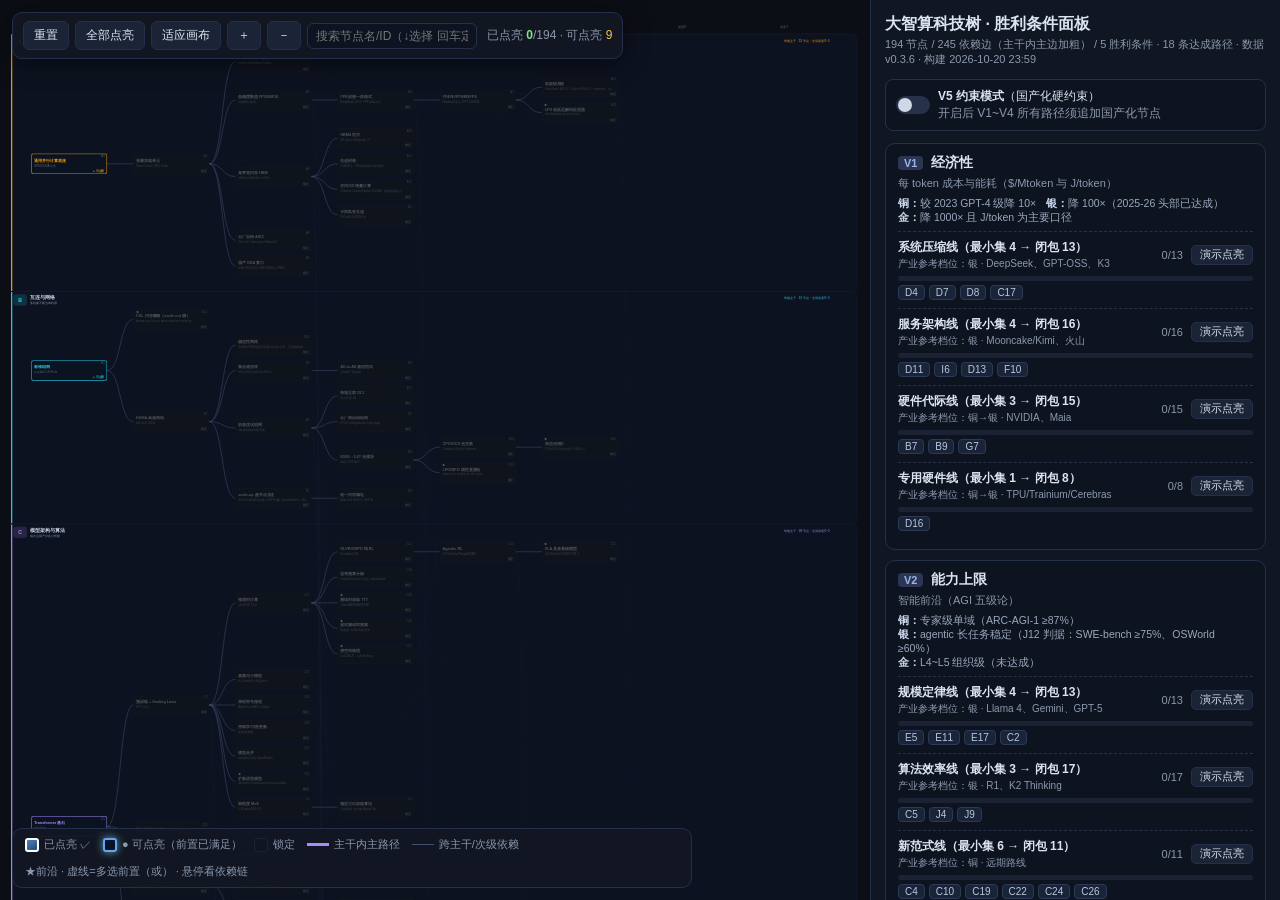
==== commit 20f9d476: "检索定位闪烁改为点亮色明暗闪烁（去缩放脉冲）" ====
--- a/智算科技树-v1.0.html
+++ b/智算科技树-v1.0.html
@@ -97,11 +97,12 @@
 g.node.lit .ncard .ds{color:#ffffffcc;}
 g.node.lit .st::before{content:"✓ 已点亮";color:#fff;}
 g.node.frontier .ncard{border-style:dashed;}
-g.node.flash .ncard{animation:flash .9s ease-in-out 3;border-color:#fff;}
+g.node.flash .ncard{animation:flash .5s ease-in-out 5;opacity:1;filter:none;}
 g.node.hlg .ncard{box-shadow:0 0 0 2.5px #fff,0 0 16px #fff4;}
 @keyframes pulse{0%,100%{box-shadow:0 0 5px color-mix(in srgb,var(--tc) 30%,transparent);}50%{box-shadow:0 0 20px color-mix(in srgb,var(--tc) 80%,transparent);}}
-@keyframes flash{0%,100%{box-shadow:0 0 0 0 rgba(245,197,66,0);transform:scale(1);}
- 45%{box-shadow:0 0 0 8px rgba(245,197,66,.95),0 0 60px 22px rgba(245,197,66,.85);transform:scale(1.12);}}
+@keyframes flash{0%,100%{background:#0f1522;box-shadow:none;}
+ 50%{background:linear-gradient(150deg,color-mix(in srgb,var(--tc) 75%,#0b0f18),color-mix(in srgb,var(--tc) 42%,#0b0f18));
+  border-color:#fff;box-shadow:0 0 24px color-mix(in srgb,var(--tc) 90%,transparent);}}
 .badge{position:absolute;top:3px;left:7px;font-size:9px;font-weight:700;display:flex;gap:5px;}
 .badge .fr{color:var(--gold);}
 .badge .dm{color:#ff9ad5;display:none;}
@@ -149,7 +150,7 @@
  <div id="sidebar"></div>
 </div>
 <div id="selftest"></div>
-<script>window.__BUILD__ = "2026-10-20 23:53";
+<script>window.__BUILD__ = "2026-10-20 23:59";
 window.TREE_DATA = {"meta": {"version": "0.3.6", "date": "2026-10-20", "source": "智算科技树-v0.2.2.md + AI4S范式层重构 + 知识图谱 + 曙光锚点 + v0.2.5 工程与前沿缺口 + v0.2.6 平台基础能力 + v0.2.7 DeepInfer 与许愿式编程", "nodeCount": 194, "trunkCount": 11, "victoryCount": 5, "pathCount": 18}, "trunks": [{"id": "A", "name": "芯片与算力硬件", "type": "常规", "question": "单点每秒每瓦能算多少"}, {"id": "B", "name": "互连与网络", "type": "常规", "question": "多机能不能当单机用"}, {"id": "C", "name": "模型架构与算法", "type": "常规", "question": "每次运算产出多少智能"}, {"id": "D", "name": "推理系统与服务", "type": "常规", "question": "服务侧效率极限在哪"}, {"id": "E", "name": "训练系统与数据", "type": "常规", "question": "万卡月训如何稳定高效"}, {"id": "F", "name": "云原生与资源调度", "type": "常规", "question": "算力能否像电力即取即用"}, {"id": "G", "name": "智算中心与能源", "type": "常规", "question": "电和热能不能供得上"}, {"id": "H", "name": "通智一体与算力网络", "type": "后发型", "question": "通与智能否当一朵云用"}, {"id": "I", "name": "存储与数据流动", "type": "常规", "question": "数据供不上还是算不动"}, {"id": "J", "name": "Agent 与应用使能", "type": "常规", "question": "模型能力能否转化为可交付任务"}, {"id": "K", "name": "科学计算范式（AI4S）", "type": "常规", "question": "云上要承载哪几类科学计算负载"}], "nodes": [{"id": "A1", "name": "通用并行计算底座", "trunk": "A", "desc": "GPU/CUDA 生态", "prereqs": [], "criteria": "主流框架默认支持", "depth": 0, "dependents": 1}, {"id": "A2", "name": "张量加速单元", "trunk": "A", "desc": "Tensor Core / NPU Cube", "prereqs": ["A1"], "criteria": "混合精度较 FP32 加速 ≥5×", "depth": 1, "dependents": 6}, {"id": "A3", "name": "低精度数值 FP16/BF16", "trunk": "A", "desc": "训推默认精度", "prereqs": ["A2"], "criteria": "训练精度损失 <0.5%", "depth": 2, "dependents": 3}, {"id": "A4", "name": "高带宽内存 HBM", "trunk": "A", "desc": "HBM3e 288GB/卡·8TB/s", "prereqs": ["A2"], "criteria": "带宽 ≥5TB/s/卡", "depth": 2, "dependents": 6}, {"id": "A5", "name": "卡间私有互连", "trunk": "A", "desc": "NVLink5 1.8TB/s/卡", "prereqs": ["A4"], "criteria": "卡间带宽 ≥8× PCIe", "depth": 3, "dependents": 1}, {"id": "A6", "name": "FP8 训推一体格式", "trunk": "A", "desc": "DeepSeek-V3 全 FP8 训练首证", "prereqs": ["A3"], "criteria": "训练近无损且推理成本降 ≥50%", "depth": 3, "dependents": 3}, {"id": "A7", "name": "FP4/NVFP4/MXFP4", "trunk": "A", "desc": "Blackwell 原生/GPT-OSS/K3", "prereqs": ["A6"], "criteria": "推理掉点 ≤1~2% 且显存减半", "depth": 4, "dependents": 2}, {"id": "A8", "name": "云厂自研 ASIC", "trunk": "A", "desc": "TPU v8 / Trainium3 / Maia 200", "prereqs": ["A2"], "criteria": "L2：自用 ≥10 万卡等效且 token/$ 优于同代 GPU", "depth": 2, "dependents": 1}, {"id": "A9", "name": "国产 DSA 算力", "trunk": "A", "desc": "昇腾 910C/思元 590-690/昆仑 P800", "prereqs": ["A2"], "criteria": "L2：推理规模商用（联动 V5）", "depth": 2, "dependents": 1}, {"id": "A10", "name": "HBM4 世代", "trunk": "A", "desc": "SK hynix 10G/pin 量产", "prereqs": ["A4"], "criteria": "单卡 ≥288GB 且 ≥10TB/s", "depth": 3, "dependents": 0}, {"id": "A11", "name": "先进封装", "trunk": "A", "desc": "CoWoS-L→R/玻璃基板/混合键合", "prereqs": ["A4"], "criteria": "大芯片量产良率可支撑", "depth": 3, "dependents": 0}, {"id": "A12", "name": "存内/3D 堆叠计算", "trunk": "A", "desc": "d-Matrix Corsair/Raptor/XCENA；类脑退潮注记", "prereqs": ["A4"], "criteria": "L1→L2：CIM 推理商用", "depth": 3, "dependents": 0}, {"id": "A13", "name": "机架级系统", "trunk": "A", "desc": "Vera Rubin NVL72→Kyber NVL576→Feynman；系统级超节点对标：CloudMatrix384（384×910C，以系统工程规模换单卡劣势）", "prereqs": ["A5", "A7", "G1"], "criteria": "单机架 ≥1EF（FP4）液冷交付", "depth": 5, "dependents": 1}, {"id": "A14", "name": "LPU 低延迟解码处理器", "trunk": "A", "frontier": true, "desc": "NVIDIA 收编 Groq LP35/40", "prereqs": ["A2", "A7"], "criteria": "L2：单流解码时延与 GPU 解耦", "depth": 5, "dependents": 1}, {"id": "A15", "name": "Transformer 专用 ASIC", "trunk": "A", "frontier": true, "desc": "Etched Sohu/MatX/Taalas", "prereqs": ["A2"], "criteria": "L1→L2：特定模型族 token/$ 优势 ≥2×", "depth": 2, "dependents": 0}, {"id": "B1", "name": "标准组网", "trunk": "B", "desc": "以太网/TCP/PCIe", "prereqs": [], "criteria": "基座", "depth": 0, "dependents": 2}, {"id": "B2", "name": "RDMA 高速网络", "trunk": "B", "desc": "IB/RoCE 400G", "prereqs": ["B1"], "criteria": "μs 级时延支撑万卡", "depth": 1, "dependents": 6}, {"id": "B3", "name": "集合通信库", "trunk": "B", "desc": "NCCL/HCCL/BCCL/MCCL", "prereqs": ["B2"], "criteria": "AllReduce 满足万卡效率", "depth": 2, "dependents": 1}, {"id": "B4", "name": "轨道优化组网", "trunk": "B", "desc": "rail-optimized 双平面", "prereqs": ["B2"], "criteria": "L2：万卡作业月级稳定", "depth": 2, "dependents": 6}, {"id": "B5", "name": "云厂商自研组网", "trunk": "B", "desc": "HPN2.0/MegaScale/谷歌 Virgo", "prereqs": ["B4"], "criteria": "L2：≥1.5 万卡商用", "depth": 3, "dependents": 0}, {"id": "B6", "name": "All-to-All 通信范式", "trunk": "B", "desc": "DeepEP 双内核", "prereqs": ["B3", "C5"], "criteria": "EP 训推计算通信重叠", "depth": 3, "dependents": 1}, {"id": "B7", "name": "scale-up 超节点互连", "trunk": "B", "desc": "NVLink 域/UEC/灵衢 2.0/PPU/曙光 scaleFabric（800G 类 IB、单子网 11 万卡）", "prereqs": ["B2"], "criteria": "域内 ≥1.8TB/s 且 ≥72 卡", "depth": 2, "dependents": 1}, {"id": "B8", "name": "统一内存编址", "trunk": "B", "desc": "Atlas 950 8192 卡 256TB", "prereqs": ["B7"], "criteria": "L2：≥千卡域内存池化", "depth": 3, "dependents": 0}, {"id": "B9", "name": "800G→1.6T 光模块", "trunk": "B", "desc": "旭创 1.6T 量产", "prereqs": ["B4"], "criteria": "1.6T 单端口功耗 ≤30W", "depth": 3, "dependents": 2}, {"id": "B10", "name": "CPO/OCS 光交换", "trunk": "B", "desc": "Quantum-X/谷歌 Palomar", "prereqs": ["B9"], "criteria": "L2：规模商用", "depth": 4, "dependents": 1}, {"id": "B11", "name": "跨域互联 DCI", "trunk": "B", "desc": "算力互联网", "prereqs": ["B4"], "criteria": "L1：跨集群协同可验证", "depth": 3, "dependents": 2}, {"id": "B12", "name": "动态光拓扑", "trunk": "B", "frontier": true, "desc": "TPUv8 OCS 动态切片 9600 片", "prereqs": ["B10"], "criteria": "L2：拓扑随作业重构", "depth": 5, "dependents": 0}, {"id": "B13", "name": "LPO/NPO 线性直驱光", "trunk": "B", "frontier": true, "desc": "800G LPO 商用/6.4T NPO 首发", "prereqs": ["B9"], "criteria": "L2：互连功耗降 ≥50%", "depth": 4, "dependents": 0}, {"id": "B14", "name": "CXL 内存解耦（scale-out 侧）", "trunk": "B", "frontier": true, "desc": "Astera Leo 2/LeoX fabric-attached memory", "prereqs": ["B1"], "criteria": "L2：跨机内存池商用", "depth": 1, "dependents": 0}, {"id": "B15", "name": "确定性网络", "trunk": "B", "desc": "DetNet/TSN/确定性时延与抖动上界，无损网络的跨域延伸——算力并网（H4/H5）与跨集群训推（E9）的跨域 SLA 底座", "prereqs": ["B2"], "criteria": "L2：跨域 P99.9 时延抖动上界可承诺", "depth": 2, "dependents": 0}, {"id": "C1", "name": "Transformer 基石", "trunk": "C", "desc": "自注意力", "prereqs": [], "criteria": "—", "depth": 0, "dependents": 4}, {"id": "C2", "name": "预训练 + Scaling Laws", "trunk": "C", "desc": "GPT 范式", "prereqs": ["C1"], "criteria": "规模外推误差 <5%", "depth": 1, "dependents": 9}, {"id": "C3", "name": "注意力高效化", "trunk": "C", "desc": "GQA→MLA（KV 压缩 93%）", "prereqs": ["C1"], "criteria": "KV 降幅 ≥8× 近无损", "depth": 1, "dependents": 3}, {"id": "C4", "name": "线性/混合注意力", "trunk": "C", "desc": "Kimi Linear/Qwen3-Next/M3", "prereqs": ["C3"], "criteria": "L3：旗舰量产，长序列成本降 ≥50%", "depth": 2, "dependents": 0}, {"id": "C5", "name": "细粒度 MoE", "trunk": "C", "desc": "V3/Llama4/K2-K3", "prereqs": ["C2"], "criteria": "万亿激活 <5% 成本同降", "depth": 2, "dependents": 4}, {"id": "C6", "name": "稳定万亿训练算法", "trunk": "C", "desc": "无辅助损失均衡+MuonClip", "prereqs": ["C5"], "criteria": "万亿 token 零 spike", "depth": 3, "dependents": 0}, {"id": "C7", "name": "长上下文 1M+", "trunk": "C", "desc": "Gemini/K3/V4.1", "prereqs": ["C3"], "criteria": "1M 可用且成本可控", "depth": 2, "dependents": 1}, {"id": "C8", "name": "原生稀疏注意力", "trunk": "C", "desc": "NSA→DSA 训推一体（API -50%）", "prereqs": ["C7"], "criteria": "L3：训推一体稀疏化商用", "depth": 3, "dependents": 0}, {"id": "C9", "name": "原生多模态统一", "trunk": "C", "desc": "GPT-4o/GPT-5/Qwen-Omni", "prereqs": ["C1"], "criteria": "any-to-any 单模型", "depth": 1, "dependents": 4}, {"id": "C10", "name": "世界模型", "trunk": "C", "desc": "Genie3/V-JEPA2", "prereqs": ["C9"], "criteria": "L2：可交互商用", "depth": 2, "dependents": 0}, {"id": "C11", "name": "视频生成架构", "trunk": "C", "desc": "Veo3/Sora2", "prereqs": ["C9"], "criteria": "商用音画同步", "depth": 2, "dependents": 0}, {"id": "C12", "name": "推理时计算", "trunk": "C", "desc": "o1/o3/GPT-5.2", "prereqs": ["C2"], "criteria": "ARC 类跃升 ≥30 分", "depth": 2, "dependents": 5}, {"id": "C13", "name": "RLVR/GRPO 纯 RL", "trunk": "C", "desc": "DeepSeek-R1", "prereqs": ["C12"], "criteria": "纯 RL 达推理模型水平", "depth": 3, "dependents": 1}, {"id": "C14", "name": "思考预算分级", "trunk": "C", "desc": "Claude/Gemini 产品化+interleaved", "prereqs": ["C12"], "criteria": "多档成本曲线", "depth": 3, "dependents": 0}, {"id": "C15", "name": "Agentic RL", "trunk": "C", "desc": "K2 Thinking/TongyiDR/M2", "prereqs": ["C13"], "criteria": "L2：≥20 步长任务稳定", "depth": 4, "dependents": 3}, {"id": "C16", "name": "蒸馏与小模型", "trunk": "C", "desc": "R1-Distill/Phi-4/Qwen3", "prereqs": ["C2"], "criteria": "3B≈GPT-3.5（已达成）", "depth": 2, "dependents": 2}, {"id": "C17", "name": "量化压缩", "trunk": "C", "desc": "FP8/W4；FP4 主流 L3", "prereqs": ["A6"], "criteria": "掉点 ≤1~2% 占用减半", "depth": 4, "dependents": 2}, {"id": "C18", "name": "KV cache 压缩", "trunk": "C", "desc": "KIVI 2bit", "prereqs": ["C3"], "criteria": "长上下文显存降 ≥4×", "depth": 2, "dependents": 0}, {"id": "C19", "name": "神经符号推理", "trunk": "C", "desc": "AlphaProof IMO 金牌级", "prereqs": ["C2"], "criteria": "L2：金牌水平", "depth": 2, "dependents": 0}, {"id": "C20", "name": "持续学习/热更新", "trunk": "C", "desc": "免重训增量", "prereqs": ["C2"], "criteria": "L1：不掉点", "depth": 2, "dependents": 0}, {"id": "C21", "name": "模型合并", "trunk": "C", "desc": "mergekit 登顶 OpenRouter", "prereqs": ["C2"], "criteria": "L2：登公开榜首", "depth": 2, "dependents": 0}, {"id": "C22", "name": "扩散语言模型", "trunk": "C", "frontier": true, "desc": "Mercury2.5/DiffusionGemma/LLaDA2", "prereqs": ["C2"], "criteria": "L2：并行解码 ≥3× AR", "depth": 2, "dependents": 0}, {"id": "C23", "name": "三元/原生低比特网络", "trunk": "C", "frontier": true, "desc": "BitNet 2B4T/CAT-Q/ScaleQ", "prereqs": ["C17"], "criteria": "L1→L2：≥40B 或 PTQ ≤2%", "depth": 5, "dependents": 0}, {"id": "C24", "name": "测试时训练 TTT", "trunk": "C", "frontier": true, "desc": "Titans/MEM1/ASCENT", "prereqs": ["C12"], "criteria": "L1：研究前沿", "depth": 3, "dependents": 0}, {"id": "C25", "name": "VLA 具身基础模型", "trunk": "C", "frontier": true, "desc": "π0.5/Helix2.5/GR00T N1.7", "prereqs": ["C9", "C15"], "criteria": "L2：真机零样本", "depth": 5, "dependents": 0}, {"id": "C26", "name": "显式测试时搜索", "trunk": "C", "frontier": true, "desc": "树搜索 vs RL 内化竞争", "prereqs": ["C12"], "criteria": "L1→L2", "depth": 3, "dependents": 0}, {"id": "C27", "name": "潜空间推理", "trunk": "C", "frontier": true, "desc": "CoCONUT→soft thinking", "prereqs": ["C12"], "criteria": "L1", "depth": 3, "dependents": 0}, {"id": "C28", "name": "图神经网络与图 Transformer", "trunk": "C", "desc": "GraphCast/Graphormer/GNN——时空预测、分子图、图结构数据范式", "prereqs": ["C1"], "criteria": "L2：图任务基准 SOTA 且规模商用", "depth": 1, "dependents": 1}, {"id": "D1", "name": "算子融合与 Kernel", "trunk": "D", "desc": "FA-3/FA-4/FlashInfer/DeepGEMM", "prereqs": ["A3"], "criteria": "峰值利用率 ≥70%", "depth": 3, "dependents": 5}, {"id": "D2", "name": "推理编译", "trunk": "D", "desc": "TRT-LLM/torch.compile/xLLM", "prereqs": ["D1"], "criteria": "吞吐 ≥1.5×", "depth": 4, "dependents": 1}, {"id": "D3", "name": "连续批处理", "trunk": "D", "desc": "Orca", "prereqs": [], "criteria": "吞吐 2~10×", "depth": 0, "dependents": 1}, {"id": "D4", "name": "分页 KV 管理", "trunk": "D", "desc": "PagedAttention", "prereqs": ["D3"], "criteria": "碎片 <4%", "depth": 1, "dependents": 4}, {"id": "D5", "name": "前缀树缓存", "trunk": "D", "desc": "RadixAttention", "prereqs": ["D4"], "criteria": "多轮命中 ≥2×", "depth": 2, "dependents": 1}, {"id": "D6", "name": "多卡并行服务化", "trunk": "D", "desc": "TP/PP serving", "prereqs": ["D1"], "criteria": "TPOT 20~100ms 达标", "depth": 4, "dependents": 1}, {"id": "D7", "name": "投机解码", "trunk": "D", "desc": "EAGLE-3", "prereqs": ["D1"], "criteria": "接受长度 >3 加速 ≥2×", "depth": 4, "dependents": 0}, {"id": "D8", "name": "原生 MTP", "trunk": "D", "desc": "DeepSeek MTP 生产 1.8×", "prereqs": ["C5"], "criteria": "decode ≥1.8×", "depth": 3, "dependents": 0}, {"id": "D9", "name": "PD 分离", "trunk": "D", "desc": "DistServe/Mooncake/火山", "prereqs": ["D4", "B2"], "criteria": "goodput ≥2×", "depth": 2, "dependents": 4}, {"id": "D10", "name": "KV 传输与分层 offload", "trunk": "D", "desc": "NIXL/LMCache/Dynamo/vRDMA", "prereqs": ["D9", "B2"], "criteria": "不占算力卡，读价 ≤0.1×", "depth": 3, "dependents": 2}, {"id": "D11", "name": "KV 全局池化", "trunk": "D", "desc": "Mooncake Store 多芯适配", "prereqs": ["D10"], "criteria": "L2：全局命中 >50%", "depth": 4, "dependents": 0}, {"id": "D12", "name": "专家并行 serving", "trunk": "D", "desc": "DeepEP/wide-EP", "prereqs": ["C5", "B6"], "criteria": "万亿 MoE 生产", "depth": 4, "dependents": 2}, {"id": "D13", "name": "SLO 感知调度", "trunk": "D", "desc": "TTFT/TPOT 双 SLO", "prereqs": ["D9"], "criteria": "≥90% 请求达标", "depth": 3, "dependents": 5}, {"id": "D14", "name": "Agent 化服务（引擎侧）", "trunk": "D", "desc": "会话亲和/KV 持久化/缓存计费/Strata", "prereqs": ["D5"], "criteria": "读价 ≤0.1× 且 P99 达标", "depth": 3, "dependents": 3}, {"id": "D15", "name": "Serverless 推理", "trunk": "D", "desc": "Modal 百万 VM 沙箱", "prereqs": ["D13"], "criteria": "秒级冷启动", "depth": 4, "dependents": 0}, {"id": "D16", "name": "专用低延迟架构", "trunk": "D", "desc": "Cerebras/Groq（历史锚点）", "prereqs": [], "prereqsAny": [["A8"], ["A14"]], "criteria": "单流 ≥400 t/s", "depth": 6, "dependents": 0}, {"id": "D17", "name": "引擎工程化/国产引擎", "trunk": "D", "desc": "vLLM v0.31/SGLang/EndStream；DeepInfer（DeepSeek 生产引擎 2026.10 开源：异步零开销批调度、DSpark 置信度投机验证、EPLB，SM100+昇腾 950 双平台，基于 vLLM 构建）", "prereqs": ["D4"], "criteria": "L2：生产级规模采用", "depth": 2, "dependents": 4}, {"id": "D18", "name": "端侧运行时", "trunk": "D", "desc": "llama.cpp/MLX/QNN", "prereqs": ["C17"], "criteria": "端侧 7B+ 可用", "depth": 5, "dependents": 0}, {"id": "D19", "name": "Token 工厂/Neocloud", "trunk": "D", "desc": "CoreWeave/Lambda/智算云", "prereqs": ["D13", "G3"], "criteria": "L2：token 口径营收", "depth": 4, "dependents": 0}, {"id": "D20", "name": "异步并行架构", "trunk": "D", "frontier": true, "desc": "V3.2 async TP/DP/PIPEMORPH（DeepInfer 开源生产化：零开销异步批调度器）", "prereqs": ["D6", "E3"], "criteria": "L2：生产部署", "depth": 5, "dependents": 0}, {"id": "D21", "name": "弹性专家放置与 offload", "trunk": "D", "frontier": true, "desc": "KTransformers/Kairox/EPLB", "prereqs": ["D12"], "criteria": "L2：混合内存推理", "depth": 5, "dependents": 0}, {"id": "D22", "name": "智能模型路由/级联", "trunk": "D", "frontier": true, "desc": "Dynamo router/OpenRouter", "prereqs": ["D13"], "criteria": "L3：动态路由生产化", "depth": 4, "dependents": 0}, {"id": "D23", "name": "Multi-LoRA 多租推理", "trunk": "D", "frontier": true, "desc": "vLLM multi-LoRA/DroidSpeak", "prereqs": ["D4", "F6"], "criteria": "L3：生产标配", "depth": 4, "dependents": 0}, {"id": "D24", "name": "Agent 原生 serving 调度", "trunk": "D", "frontier": true, "desc": "Pie/Murakkab/AIOS", "prereqs": ["D14", "J3"], "criteria": "L1：研究前沿", "depth": 5, "dependents": 0}, {"id": "E1", "name": "数据并行", "trunk": "E", "desc": "DDP", "prereqs": [], "criteria": "—", "depth": 0, "dependents": 1}, {"id": "E2", "name": "显存优化", "trunk": "E", "desc": "ZeRO/FSDP", "prereqs": ["E1"], "criteria": "显存 1/N 分片", "depth": 1, "dependents": 1}, {"id": "E3", "name": "多维并行", "trunk": "E", "desc": "3D→五维 Megatron 系", "prereqs": ["E2"], "criteria": "千卡扩展 ≥85%", "depth": 2, "dependents": 4}, {"id": "E4", "name": "FP8 训练工程", "trunk": "E", "desc": "V3 278.8 万 GPU 时", "prereqs": ["A6", "E3"], "criteria": "近无损成本降 ≥50%", "depth": 4, "dependents": 0}, {"id": "E5", "name": "万卡集群工程", "trunk": "E", "desc": "MegaScale MFU55.2%/Colossus 十万卡单集群", "prereqs": ["E3", "B4"], "criteria": "L2：MFU ≥40%；L3：≥55%", "depth": 3, "dependents": 2}, {"id": "E6", "name": "checkpoint 快速存取", "trunk": "E", "desc": "K2 5min/Checkmate", "prereqs": ["E5", "I5"], "criteria": "间隔 ≤15min，恢复 P50 <15min", "depth": 4, "dependents": 1}, {"id": "E7", "name": "训练容错自愈", "trunk": "E", "desc": "Llama3.1 466 次中断/SDC 检测", "prereqs": ["E6"], "criteria": "L2 ≥98%；L3 ≥99.5%", "depth": 5, "dependents": 2}, {"id": "E8", "name": "loss spike 治理", "trunk": "E", "desc": "检测回滚+Muon", "prereqs": ["E7"], "criteria": "万亿零 spike", "depth": 6, "dependents": 0}, {"id": "E9", "name": "去中心化/跨集群训练", "trunk": "E", "desc": "INTELLECT-2/Di-PS 9 集群", "prereqs": ["E5"], "criteria": "L2：运营级", "depth": 4, "dependents": 0}, {"id": "E10", "name": "PB 级数据管线", "trunk": "E", "desc": "FineWeb-Edu 15T", "prereqs": ["I1"], "criteria": "≥10T 去重清洗", "depth": 1, "dependents": 5}, {"id": "E11", "name": "合成数据工厂", "trunk": "E", "desc": "Nemotron-CC/Phi-4", "prereqs": ["E10"], "criteria": "L2：合成 ≥50% 不降", "depth": 2, "dependents": 1}, {"id": "E12", "name": "数据质量评估", "trunk": "E", "desc": "DCLM 分级", "prereqs": ["E10"], "criteria": "质量-能力相关", "depth": 2, "dependents": 0}, {"id": "E13", "name": "多模态数据联合", "trunk": "E", "desc": "K2.5/K3", "prereqs": ["E10"], "criteria": "无模态退化", "depth": 2, "dependents": 1}, {"id": "E14", "name": "RL 基础设施", "trunk": "E", "desc": "veRL/AReaL+2026 顶会 RL 系统学", "prereqs": ["E3", "D12"], "criteria": "全异步 rollout 解耦", "depth": 5, "dependents": 2}, {"id": "E15", "name": "训推一体 rollout", "trunk": "E", "desc": "RL 复用推理引擎", "prereqs": ["E14", "D17"], "criteria": "弹性复用", "depth": 6, "dependents": 0}, {"id": "E16", "name": "数据飞轮", "trunk": "E", "desc": "self-improving（MiMo 类）", "prereqs": ["E11", "C15"], "criteria": "L1：闭环可验证", "depth": 5, "dependents": 1}, {"id": "E17", "name": "Mid-training 中期训练", "trunk": "E", "frontier": true, "desc": "ERNIE 首倡/Qwen 管线/轨迹汤", "prereqs": ["E10"], "criteria": "L2→L3：标准阶段", "depth": 2, "dependents": 0}, {"id": "E18", "name": "RL 环境工厂", "trunk": "E", "frontier": true, "desc": "200→2 万并行环境/genrl", "prereqs": ["E14"], "criteria": "L2：万级稳定供数", "depth": 6, "dependents": 0}, {"id": "F1", "name": "容器化基座", "trunk": "F", "sub": "资源抽象", "desc": "OCI/Docker/K8s", "prereqs": [], "criteria": "标准化交付", "depth": 0, "dependents": 6}, {"id": "F2", "name": "GPU 设备接入", "trunk": "F", "sub": "资源抽象", "desc": "Device Plugin/Operator", "prereqs": ["F1"], "criteria": "GPU 原生", "depth": 1, "dependents": 5}, {"id": "F3", "name": "DRA 动态资源分配", "trunk": "F", "sub": "资源抽象", "desc": "1.34 GA→1.37 演进", "prereqs": ["F2"], "criteria": "异构一等公民", "depth": 2, "dependents": 1}, {"id": "F4", "name": "异构统一运行时", "trunk": "F", "sub": "资源抽象", "desc": "CUDA/NPU 统一编排", "prereqs": ["F2"], "criteria": "国产零改造（L2）", "depth": 2, "dependents": 2}, {"id": "F5", "name": "GPU 硬切分", "trunk": "F", "sub": "共享池化", "desc": "MIG/MPS", "prereqs": ["F2"], "criteria": "≤1/8 卡且隔离", "depth": 2, "dependents": 1}, {"id": "F6", "name": "vGPU/算力虚拟化", "trunk": "F", "sub": "共享池化", "desc": "HAMi", "prereqs": ["F5"], "criteria": "密度 ≥3×", "depth": 3, "dependents": 4}, {"id": "F7", "name": "GPU 池化远端调用", "trunk": "F", "sub": "共享池化", "desc": "Run:ai/OrionX", "prereqs": ["F6"], "criteria": "利用率 +2×", "depth": 4, "dependents": 0}, {"id": "F8", "name": "Gang 训练调度", "trunk": "F", "sub": "调度", "desc": "Volcano/LWS", "prereqs": ["F1"], "criteria": "千卡秒级", "depth": 1, "dependents": 3}, {"id": "F9", "name": "拓扑感知调度", "trunk": "F", "sub": "调度", "desc": "亲和/NUMA/链路", "prereqs": ["F3", "B4"], "criteria": "+≥10%", "depth": 3, "dependents": 1}, {"id": "F10", "name": "训推潮汐混部", "trunk": "F", "sub": "调度", "desc": "错峰复用", "prereqs": ["F8", "D17"], "criteria": "L2：利用率 ≥70%", "depth": 3, "dependents": 3}, {"id": "F11", "name": "任务编排标准", "trunk": "F", "sub": "调度", "desc": "TrainingJob v2/KubeRay", "prereqs": ["F8"], "criteria": "框架无关", "depth": 2, "dependents": 1}, {"id": "F12", "name": "全局/跨域调度", "trunk": "F", "sub": "调度", "desc": "多集群视图", "prereqs": ["F10"], "criteria": "L1：协同可验证", "depth": 4, "dependents": 2}, {"id": "F13", "name": "多态计量计费", "trunk": "F", "sub": "运营", "desc": "秒级/卡时/token", "prereqs": ["F6"], "criteria": "三口径", "depth": 4, "dependents": 4}, {"id": "F14", "name": "MaaS 平台", "trunk": "F", "sub": "运营", "desc": "火山 16.4T/百炼/Bedrock", "prereqs": ["F13", "D17"], "criteria": "日 token 万亿级", "depth": 5, "dependents": 4}, {"id": "F15", "name": "多租隔离", "trunk": "F", "sub": "运营", "desc": "配额/隔离", "prereqs": ["F6"], "criteria": "可验证", "depth": 4, "dependents": 0}, {"id": "F16", "name": "GPU 深度可观测", "trunk": "F", "sub": "运营", "desc": "DCGM/eBPF", "prereqs": ["F2"], "criteria": "开销 <5%", "depth": 2, "dependents": 5}, {"id": "F17", "name": "AIOps 自愈", "trunk": "F", "sub": "运营", "desc": "DLRover 千卡", "prereqs": ["F16", "E7"], "criteria": "L3：零人工", "depth": 6, "dependents": 1}, {"id": "F18", "name": "机密计算 TEE", "trunk": "F", "sub": "安全可信", "desc": "CC-mode/Secure AI", "prereqs": ["A4"], "criteria": "L2：全链路可信", "depth": 3, "dependents": 1}, {"id": "F19", "name": "机密容器与合规", "trunk": "F", "sub": "安全可信", "desc": "CoCo", "prereqs": ["F18"], "criteria": "生产合规", "depth": 4, "dependents": 0}, {"id": "F20", "name": "推理网关与 K8s 编排标准", "trunk": "F", "sub": "推理编排标准", "frontier": true, "desc": "GIE v1.0 GA/llm-d", "prereqs": ["F13", "D13"], "criteria": "L2→L3：推理一等公民", "depth": 5, "dependents": 0}, {"id": "G1", "name": "冷板液冷", "trunk": "G", "desc": "NVL72 120kW 必须", "prereqs": [], "criteria": "≥100kW 且 PUE ≤1.25", "depth": 0, "dependents": 7}, {"id": "G2", "name": "800VDC 供电", "trunk": "G", "desc": "Kyber 配套", "prereqs": ["G1"], "criteria": "≥600kW 直流", "depth": 1, "dependents": 0}, {"id": "G3", "name": "GW 级园区", "trunk": "G", "desc": "Colossus2 23 万卡/Stargate", "prereqs": ["G1"], "criteria": "L2：10 万卡交付", "depth": 1, "dependents": 3}, {"id": "G4", "name": "核电/新能源 PPA", "trunk": "G", "desc": "三里岛 835MW/Constellation-亚马逊", "prereqs": ["G3"], "criteria": "GW 级 20 年", "depth": 2, "dependents": 1}, {"id": "G5", "name": "极致 PUE", "trunk": "G", "desc": "枢纽 ≤1.25；余热/光储直柔延伸", "prereqs": ["G1"], "criteria": "L2 ≤1.15；L3 ≤1.1", "depth": 1, "dependents": 0}, {"id": "G6", "name": "浸没/相变冷却", "trunk": "G", "desc": "≥150kW/架", "prereqs": ["G1"], "criteria": "L1~L2", "depth": 1, "dependents": 0}, {"id": "G7", "name": "端到端能效口径", "trunk": "G", "desc": "tokens/MW", "prereqs": ["G1", "A13"], "criteria": "L2：口径切换", "depth": 6, "dependents": 0}, {"id": "G8", "name": "聚变与 SMR 前沿电源", "trunk": "G", "frontier": true, "desc": "Helion Polaris/BWRX-300", "prereqs": ["G4"], "criteria": "L1→L2：MW 级并网", "depth": 3, "dependents": 0}, {"id": "H1", "name": "一云多芯统一资源池", "trunk": "H", "desc": "百舸 5.0 多芯混训", "prereqs": ["F4", "A9"], "criteria": "≥3 类国产芯片", "depth": 3, "dependents": 0}, {"id": "H2", "name": "通智统一调度/算网大脑", "trunk": "H", "desc": "移动/息壤五位一体", "prereqs": ["F8", "F9"], "criteria": "三类算力统一", "depth": 4, "dependents": 1}, {"id": "H3", "name": "离在线通智混部", "trunk": "H", "desc": "阿里/火山", "prereqs": ["F10"], "criteria": "20%→40%+", "depth": 4, "dependents": 0}, {"id": "H4", "name": "算力并网与算力互联网", "trunk": "H", "desc": "息壤/试验网/TokenHub/国家超算互联网（曙光智算旗舰店）", "prereqs": ["H2", "B11", "F13"], "criteria": "EFLOPS 级", "depth": 5, "dependents": 0}, {"id": "H5", "name": "通智互联网络", "trunk": "H", "desc": "枢纽 400G 无损", "prereqs": ["B11"], "criteria": "≤20ms", "depth": 4, "dependents": 0}, {"id": "H6", "name": "CPU-GPU 异构协同", "trunk": "H", "desc": "Dynamo offload", "prereqs": ["F4", "D17"], "criteria": "预处理零占用", "depth": 3, "dependents": 0}, {"id": "H7", "name": "算电协同", "trunk": "H", "desc": "绿电错峰", "prereqs": ["G3", "F10"], "criteria": "电价参与调度", "depth": 4, "dependents": 0}, {"id": "H8", "name": "AI 原生融合服务（外延）", "trunk": "H", "desc": "DB+AI/大数据+AI", "prereqs": ["F14"], "criteria": "生产商用", "depth": 6, "dependents": 0}, {"id": "I1", "name": "对象存储数据湖", "trunk": "I", "desc": "S3/OSS EB 级", "prereqs": [], "criteria": "EB/11 个 9", "depth": 0, "dependents": 6}, {"id": "I2", "name": "高性能并行文件系统", "trunk": "I", "desc": "Lustre/CPFS/HFS", "prereqs": ["I1"], "criteria": "TB/s 百万 IOPS", "depth": 1, "dependents": 5}, {"id": "I3", "name": "分布式缓存层", "trunk": "I", "desc": "Alluxio/JuiceFS", "prereqs": ["I2"], "criteria": "启动 ≥5×", "depth": 2, "dependents": 1}, {"id": "I4", "name": "GPUDirect Storage", "trunk": "I", "desc": "NVMe 直通", "prereqs": ["I2"], "criteria": "带宽 2~8×", "depth": 2, "dependents": 0}, {"id": "I5", "name": "Checkpoint 并行写", "trunk": "I", "desc": "WEKA/DDN", "prereqs": ["I2"], "criteria": "10TB ≤2min", "depth": 2, "dependents": 1}, {"id": "I6", "name": "KV Cache 分层存储", "trunk": "I", "desc": "Mooncake Store/LMCache", "prereqs": ["I3", "D10"], "criteria": "命中 ≥75% ms 级", "depth": 4, "dependents": 0}, {"id": "I7", "name": "权重/镜像 P2P 分发", "trunk": "I", "desc": "Dragonfly/Xet", "prereqs": ["I1"], "criteria": "≥10GB/s", "depth": 1, "dependents": 0}, {"id": "I8", "name": "多模态大对象存储", "trunk": "I", "desc": "视频高吞吐", "prereqs": ["I1", "E13"], "criteria": "不打满 GPU", "depth": 3, "dependents": 0}, {"id": "I9", "name": "向量数据库", "trunk": "I", "desc": "Milvus3.0/Lakebase", "prereqs": ["I1"], "criteria": "P99 <100ms（J4/J8 强依赖）", "depth": 1, "dependents": 3}, {"id": "I10", "name": "数据编排与 CSI 亲和", "trunk": "I", "desc": "数据跟随算力", "prereqs": ["I2", "F2"], "criteria": "预取联动", "depth": 2, "dependents": 0}, {"id": "I11", "name": "图数据库", "trunk": "I", "desc": "Neo4j/NebulaGraph/JanusGraph，十亿边级图存储", "prereqs": ["I1"], "criteria": "十亿边规模 P99 秒级查询", "depth": 1, "dependents": 1}, {"id": "J1", "name": "工具调用标准化", "trunk": "J", "desc": "函数调用→MCP 工具", "prereqs": ["C2"], "criteria": "原生支持", "depth": 2, "dependents": 1}, {"id": "J2", "name": "Agent 互操作协议", "trunk": "J", "desc": "MCP 2026.7 扩展体系/A2A（Linux Foundation 治理；A2A 管 agent 间协作、MCP 管 agent-工具）", "prereqs": ["J1"], "criteria": "事实标准中立治理", "depth": 3, "dependents": 3}, {"id": "J3", "name": "Agent 编排框架", "trunk": "J", "desc": "LangGraph/Agent SDK", "prereqs": ["J2", "D14"], "criteria": "生产级", "depth": 4, "dependents": 9}, {"id": "J4", "name": "多智能体系统", "trunk": "J", "desc": "subagent/DeepResearch", "prereqs": ["J3", "C15", "I9"], "criteria": "≥20 步稳定", "depth": 5, "dependents": 1}, {"id": "J5", "name": "国内 Agent 平台", "trunk": "J", "desc": "Coze/AgentScope", "prereqs": ["J3", "F14"], "criteria": "规模商用", "depth": 6, "dependents": 0}, {"id": "J6", "name": "代码执行沙箱", "trunk": "J", "desc": "E2B/Daytona/K8s AgentSandbox", "prereqs": ["F1"], "criteria": "<150ms 快照 fork", "depth": 1, "dependents": 3}, {"id": "J7", "name": "Computer/Browser Use", "trunk": "J", "desc": "computer use/OSWorld", "prereqs": ["C9", "J6"], "criteria": "≥60%", "depth": 2, "dependents": 0}, {"id": "J8", "name": "Agent 记忆层", "trunk": "J", "desc": "Mem0/memory tool/sleep-time；知识图谱为结构化长期记忆形态", "prereqs": ["J3", "I9"], "criteria": "成本 -3~4×", "depth": 5, "dependents": 0}, {"id": "J9", "name": "上下文工程", "trunk": "J", "desc": "compaction/JIT/rot", "prereqs": ["J3", "D14"], "criteria": "token -84%", "depth": 5, "dependents": 2}, {"id": "J10", "name": "Agentic 编码规模化", "trunk": "J", "desc": "Claude Code/Cursor", "prereqs": ["J6", "J9"], "criteria": "生产 ARR", "depth": 6, "dependents": 1}, {"id": "J11", "name": "Agent 可观测与评估", "trunk": "J", "desc": "OTel GenAI/LangSmith", "prereqs": ["F16", "J3"], "criteria": "全链路 tracing", "depth": 5, "dependents": 1}, {"id": "J12", "name": "Agent 任务基准", "trunk": "J", "desc": "SWE-bench/tau/OSWorld", "prereqs": ["J4"], "criteria": "≥75%（V2 银档判据）", "depth": 6, "dependents": 0}, {"id": "J13", "name": "Agent 安全", "trunk": "J", "desc": "OWASP 2026/ACS", "prereqs": ["J2", "J6"], "criteria": "注入防御生产", "depth": 4, "dependents": 0}, {"id": "J14", "name": "Agent 经济与支付", "trunk": "J", "frontier": true, "desc": "x402 基金会", "prereqs": ["J2"], "criteria": "支付 L2/身份 L1", "depth": 4, "dependents": 0}, {"id": "J15", "name": "GraphRAG 与知识图谱", "trunk": "J", "desc": "GraphRAG/LightRAG/HippoRAG；KG 构建（实体抽取/知识融合/本体）+图检索", "prereqs": ["J3", "I9", "I11"], "criteria": "L2：检索质量较向量 RAG 提升 ≥20%", "depth": 5, "dependents": 0}, {"id": "K1", "name": "PINN 物理信息神经网络", "trunk": "K", "desc": "物理方程作软约束损失的求解范式", "profile": "训练负载、二阶优化、收敛敏感", "prereqs": ["C2"], "criteria": "L2：求解精度可比基准求解器", "depth": 2, "dependents": 1}, {"id": "K2", "name": "神经算子与代理模型", "trunk": "K", "desc": "FNO/DeepONet 学习函数空间映射（PhysicsNeMo 产品化）", "profile": "训练+推理混合、数据驱动", "prereqs": ["K1"], "criteria": "L2：仿真加速 ≥100× 且精度可验证", "depth": 3, "dependents": 1}, {"id": "K3", "name": "机器学习势函数", "trunk": "K", "desc": "DeePMD/MACE/Allegro 替代 DFT 力计算", "profile": "中小模型训练+高吞吐推理", "prereqs": ["C16", "K5"], "criteria": "L2：MD 加速 ≥100×（相对 DFT 力计算）", "depth": 5, "dependents": 0}, {"id": "K4", "name": "分子动力学 MD", "trunk": "K", "desc": "GROMACS/AMBER/LAMMPS", "profile": "通信密集强扩展、FP32/FP64 混合", "prereqs": ["K9"], "criteria": "L2：GPU 加速 ≥10× 且精度无损", "depth": 4, "dependents": 0}, {"id": "K5", "name": "第一性原理/量子化学", "trunk": "K", "desc": "VASP/QE/Gaussian（DFT，平面波+对角化）", "profile": "FP64 敏感、内存带宽、中小规模强扩展", "prereqs": ["K9"], "criteria": "L2：主流软件栈 GPU 原生适配", "depth": 4, "dependents": 1}, {"id": "K6", "name": "CFD 与多物理场耦合", "trunk": "K", "desc": "OpenFOAM/多尺度耦合；EDA 仿真同类负载（注记：Cerebrus/DSO.ai 数百流片）", "profile": "网格 IO 大、隐式求解通信密集", "prereqs": ["K9"], "criteria": "L2：工业级网格生产求解", "depth": 4, "dependents": 0}, {"id": "K7", "name": "气象海洋模式与 AI 预报", "trunk": "K", "desc": "WRF/MPAS/IFS + AI 预报混合（注记：盘古/GraphCast/AIFS 业务化、能耗 1/1000）", "profile": "时效性强、IO 吞吐大、AI 与数值同池", "prereqs": ["K9", "C28"], "criteria": "L3：AI 预报业务化且超数值模式", "depth": 4, "dependents": 1}, {"id": "K8", "name": "蒙特卡洛与不确定性量化", "trunk": "K", "desc": "采样/UQ/贝叶斯推断", "profile": "吞吐型弱扩展、检查点频繁", "prereqs": [], "criteria": "L2：万级并发采样任务", "depth": 0, "dependents": 0}, {"id": "K9", "name": "FP64 GEMM 与科学线性代数", "trunk": "K", "desc": "BLAS/LAPACK/ScaLAPACK/SLATE/cuSOLVER、混合精度迭代细化（El Capitan 1.81EF FP64；曙光 C86 向量+DTK rocBLAS）", "profile": "FP64 峰值占比高、拓扑敏感", "prereqs": ["A3"], "criteria": "L3：FP64 峰值利用率 ≥70%", "depth": 3, "dependents": 4}, {"id": "K10", "name": "生成式结构设计", "trunk": "K", "desc": "蛋白/分子/材料生成（扩散/流匹配）；注记：AlphaFold3/MatterGen/GNoME/英矽 III 期", "profile": "大模型训练+推理", "prereqs": ["C16"], "criteria": "L2：预测-合成验证闭环", "depth": 3, "dependents": 0}, {"id": "K11", "name": "科学大模型与 LLM4S", "trunk": "K", "frontier": true, "desc": "文献挖掘/假设生成/科学问答；注记：co-scientist/AI Scientist/书生 S2", "profile": "RAG+知识图谱负载", "prereqs": ["J3", "E10"], "criteria": "L1：方法层可复现", "depth": 5, "dependents": 0}, {"id": "K12", "name": "HPC-AI 融合集群", "trunk": "K", "desc": "FP64+低精度同池、Slurm+K8s 双栈、单集群训推+仿真全周期（国内标杆：曙光 5A 智算中心、scaleX40 无线缆超节点 40 卡 28PF FP8、6 万卡 AI4S 集群）", "profile": "异构同池、双调度器并存", "prereqs": ["A4", "B4"], "criteria": "L2：仿真+训练同集群调度（曙光实证）", "depth": 3, "dependents": 0}, {"id": "K13", "name": "科学软件栈与算子库", "trunk": "K", "desc": "PhysicsNeMo/cuTENSOR/HPC 编译（注记：cuLitho 40~60×；曙光 DTK+400+ 模型适配）", "profile": "算子覆盖度、编译优化", "prereqs": ["D1"], "criteria": "L2：主流科学栈 GPU/DCU 原生", "depth": 4, "dependents": 0}, {"id": "K14", "name": "科学数据与工作流", "trunk": "K", "desc": "并行 IO/海量小文件/工作流引擎 Nextflow/Snakemake/Parsl（国内标杆：ParaStor IO500 冠军+FlashNexus SPC-1 第一、XDS/ParaCache）", "profile": "IO 吞吐、元数据风暴", "prereqs": ["I2", "F11"], "criteria": "L2：PB 级工作流生产运行", "depth": 3, "dependents": 0}, {"id": "K15", "name": "科学数字孪生平台", "trunk": "K", "desc": "DestinE 类平台化孪生（生态注记：十沣工业仿真接入超算互联网）", "profile": "多负载组合、长周期服务", "prereqs": ["K7", "K2"], "criteria": "L2：业务化孪生引擎", "depth": 5, "dependents": 0}, {"id": "F21", "name": "GPU 故障预测与健康管理", "trunk": "F", "sub": "监控运维", "desc": "DCGM 4.x、ECC/XID 时序预测坏卡预摘除（Llama3：54 天 419 次、GPU 占 58.7%）", "prereqs": ["F16"], "criteria": "L2：支撑有效训练时间 ≥90%", "depth": 3, "dependents": 0}, {"id": "F22", "name": "推理 SLO 与网关可观测", "trunk": "F", "sub": "监控运维", "desc": "TTFT/TPOT/goodput 监控、LiteLLM 统一网关、token 级成本追踪", "prereqs": ["F16", "F14"], "criteria": "L2：goodput 口径生产化", "depth": 6, "dependents": 2}, {"id": "F23", "name": "输出质量漂移监控", "trunk": "F", "sub": "监控运维", "desc": "线上 LLM-as-judge、Langfuse/LangSmith", "prereqs": ["F22"], "criteria": "L2：漂移自动告警", "depth": 7, "dependents": 0}, {"id": "F24", "name": "LMOps 评测与发布流水线", "trunk": "F", "sub": "监控运维", "desc": "MLflow 3.x、评测 CI、灰度回滚、AB 实验（在线对照评测）、提示词/数据版本", "prereqs": ["F14"], "criteria": "L2：模型交付流水线化", "depth": 6, "dependents": 0}, {"id": "F25", "name": "混沌工程与故障演练", "trunk": "F", "sub": "监控运维", "desc": "Chaos Mesh/ChaosBlade、算力故障注入与预案自动验证", "prereqs": ["F17"], "criteria": "L2：预案自动验证", "depth": 7, "dependents": 0}, {"id": "F26", "name": "智算运营与容量规划", "trunk": "F", "sub": "运营", "desc": "上架率盈亏线 60%（部分智算中心利用率 <10%）、代运营（商汤大装置/无问芯穹/并行）", "prereqs": ["F13"], "criteria": "L2：上架率 ≥60% 且 SLA 商务闭环", "depth": 5, "dependents": 0}, {"id": "G9", "name": "DCIM 设施智能运维", "trunk": "G", "desc": "电力/液冷/环境监控、iCooling AI 节能（PUE 再降 8~15%）、Mission Control 设施-IT 联动", "prereqs": ["G1", "F16"], "criteria": "L2：设施-IT 事件联动", "depth": 3, "dependents": 0}, {"id": "D25", "name": "异构 PD 分离部署", "trunk": "D", "desc": "预填充（计算型）配新卡、解码（带宽型）配旧卡/大内存卡，多代卡混部配比优化；模块级延伸见 D27 AF 分离", "prereqs": ["D9", "D13"], "criteria": "L2：异构配比生产化且单位推理成本降 ≥30%", "depth": 4, "dependents": 0}, {"id": "D26", "name": "跨架构算子中间层", "trunk": "D", "desc": "Triton 事实标准：AMD/Intel 适配、昇腾 triton-das、国产芯普遍适配——CUDA 解耦的关键软件层（衔接 H1 一云多芯与 V5 生态自主）；DeepSeek 跨架构实证（DeepJIT xPU JIT、DeepGEMM/DeepEP-Ascend 移植、DeepInfer 昇腾后端）", "prereqs": ["D1", "D2"], "criteria": "L2：主流国产芯片经 Triton 层跑通主流推理引擎全量算子", "depth": 5, "dependents": 0}, {"id": "D27", "name": "AF 分离（Attention/FFN）", "trunk": "D", "frontier": true, "desc": "模块级分离部署：attention 与 FFN 按资源画像异构放置（ParallelTransformer/DETLA 方向）；多厂商团队攻关中，尚无生产级落地", "prereqs": ["D9"], "criteria": "L1：原型系统量化验证模块解耦的利用率收益", "depth": 3, "dependents": 0}, {"id": "F27", "name": "算力服务多活与容灾", "trunk": "F", "sub": "监控运维", "desc": "推理多 AZ 多活、failover、降级预案、RTO/RPO 口径——服务连续性层（区别于训练容错 E7 与部件健康管理 F21）", "prereqs": ["F12", "F22"], "criteria": "L2：跨 AZ 容灾 RTO 分钟级且演练常态化", "depth": 7, "dependents": 0}, {"id": "F28", "name": "云边协同与边缘智算节点", "trunk": "F", "sub": "调度", "desc": "区县智算下沉/MEC 智算节点、中心训推-边缘拉远推理、云边协同调度与数据回传——算力普惠与并网的边缘末梢（区别于 D18 端侧运行时）", "prereqs": ["F12"], "criteria": "L2：边缘推理生产化（P95 首字 <500ms）且云边协同调度商用", "depth": 5, "dependents": 0}, {"id": "J16", "name": "循环工程 Loop Engineering", "trunk": "J", "frontier": true, "desc": "Agent 执行循环作为一等工程对象：行动→反馈→验证器→迭代、终止条件与循环预算（上下文工程之后的下一层话语；概念出处待核实·低置信）", "prereqs": ["J3", "J11", "E16"], "criteria": "L1：验证器驱动自纠循环在基准任务上方法层可复现", "depth": 6, "dependents": 0}, {"id": "F29", "name": "超融合基础设施（HCI）", "trunk": "F", "sub": "资源抽象", "desc": "计算/存储/网络融合一体机（vSAN/Nutanix/FusionCube/H3C UIS），K8s 原生交付并向 GPU 超融合演进——私有化与边缘智算的规模化交付形态", "prereqs": ["F1"], "criteria": "L2：GPU 超融合承载训推负载规模化交付", "depth": 1, "dependents": 0}, {"id": "F30", "name": "分布式协调与状态存储", "trunk": "F", "sub": "资源抽象", "desc": "etcd/Raft 共识 KV（ZooKeeper/Consul 同类），K8s 控制面底座——万节点单集群的元数据瓶颈与替代路径（注记：k3s 内嵌/分片方案）", "prereqs": ["F1"], "criteria": "L2：支撑万节点级控制面稳定低时延", "depth": 1, "dependents": 0}, {"id": "F31", "name": "密钥与凭据管理", "trunk": "F", "sub": "安全可信", "desc": "KMS/Vault/K8s Secrets 生态（external-secrets/sealed-secrets）、HSM 与国密——MaaS API 凭据、模型权重加密与签名底座", "prereqs": ["F1"], "criteria": "L2：多租密钥隔离与自动轮转生产化", "depth": 1, "dependents": 0}, {"id": "J17", "name": "许愿式编程（意图驱动开发）", "trunk": "J", "frontier": true, "desc": "从表达代码到表达意图：一句话需求→规格→计划→编码→运行→交付的端到端自治（vibe coding 之后的范式跃迁；2026.10 DeepSeek V4.1-Flash 与 GPT-6 Astra 产品化引爆·术语为社区话语无单一出处）", "prereqs": ["J10", "J9"], "criteria": "L1→L2：一句话生成可运行项目成为主流交付形态", "depth": 7, "dependents": 0}], "victories": [{"id": "V1", "name": "经济性", "definition": "每 token 成本与能耗（$/Mtoken 与 J/token）", "tiers": {"铜": "较 2023 GPT-4 级降 10×", "银": "降 100×（2025-26 头部已达成）", "金": "降 1000× 且 J/token 为主要口径"}, "accelerators": ["D22"], "paths": [{"id": "V1P1", "name": "系统压缩线", "nodes": ["D4", "D7", "D8", "C17"], "currentTier": "银", "representatives": "DeepSeek、GPT-OSS、K3", "closureSize": 13, "closure": ["A1", "A2", "A3", "A6", "C1", "C17", "C2", "C5", "D1", "D3", "D4", "D7", "D8"]}, {"id": "V1P2", "name": "服务架构线", "nodes": ["D11", "I6", "D13", "F10"], "currentTier": "银", "representatives": "Mooncake/Kimi、火山", "closureSize": 16, "closure": ["B1", "B2", "D10", "D11", "D13", "D17", "D3", "D4", "D9", "F1", "F10", "F8", "I1", "I2", "I3", "I6"]}, {"id": "V1P3", "name": "硬件代际线", "nodes": ["B7", "B9", "G7"], "currentTier": "铜→银", "representatives": "NVIDIA、Maia", "closureSize": 15, "closure": ["A1", "A13", "A2", "A3", "A4", "A5", "A6", "A7", "B1", "B2", "B4", "B7", "B9", "G1", "G7"]}, {"id": "V1P4", "name": "专用硬件线", "nodes": ["D16"], "currentTier": "铜→银", "representatives": "TPU/Trainium/Cerebras", "closureSize": 8, "closure": ["A1", "A14", "A2", "A3", "A6", "A7", "A8", "D16"]}], "pathClosureIntersection": []}, {"id": "V2", "name": "能力上限", "definition": "智能前沿（AGI 五级论）", "tiers": {"铜": "专家级单域（ARC-AGI-1 ≥87%）", "银": "agentic 长任务稳定（J12 判据：SWE-bench ≥75%、OSWorld ≥60%）", "金": "L4~L5 组织级（未达成）"}, "paths": [{"id": "V2P1", "name": "规模定律线", "nodes": ["E5", "E11", "E17", "C2"], "currentTier": "银", "representatives": "Llama 4、Gemini、GPT-5", "closureSize": 13, "closure": ["B1", "B2", "B4", "C1", "C2", "E1", "E10", "E11", "E17", "E2", "E3", "E5", "I1"]}, {"id": "V2P2", "name": "算法效率线", "nodes": ["C5", "J4", "J9"], "currentTier": "银", "representatives": "R1、K2 Thinking", "closureSize": 17, "closure": ["C1", "C12", "C13", "C15", "C2", "C5", "D14", "D3", "D4", "D5", "I1", "I9", "J1", "J2", "J3", "J4", "J9"]}, {"id": "V2P3", "name": "新范式线", "nodes": ["C4", "C10", "C19", "C22", "C24", "C26"], "currentTier": "铜", "representatives": "远期路线", "closureSize": 11, "closure": ["C1", "C10", "C12", "C19", "C2", "C22", "C24", "C26", "C3", "C4", "C9"]}], "pathClosureIntersection": ["C1", "C2"]}, {"id": "V3", "name": "能力广度", "definition": "通用化版图：多模态/长上下文/Agent/行业", "tiers": {"铜": "多模态可用", "银": "any-to-any + 1M 上下文 + Agent 场景规模化", "金": "世界模型/具身闭环"}, "paths": [{"id": "V3P1", "name": "统一架构线", "nodes": ["C9", "C8", "E13"], "currentTier": "银", "representatives": "GPT-5、Gemini 3", "closureSize": 8, "closure": ["C1", "C3", "C7", "C8", "C9", "E10", "E13", "I1"]}, {"id": "V3P2", "name": "蒸馏下沉线", "nodes": ["C16", "D18", "F14"], "currentTier": "银", "representatives": "行业模型+MaaS", "closureSize": 18, "closure": ["A1", "A2", "A3", "A6", "C1", "C16", "C17", "C2", "D17", "D18", "D3", "D4", "F1", "F13", "F14", "F2", "F5", "F6"]}, {"id": "V3P3", "name": "Agent 生态线", "nodes": ["J4", "E16"], "currentTier": "银", "representatives": "DeepResearch 生态", "closureSize": 18, "closure": ["C1", "C12", "C13", "C15", "C2", "D14", "D3", "D4", "D5", "E10", "E11", "E16", "I1", "I9", "J1", "J2", "J3", "J4"]}, {"id": "V3P4", "name": "世界模型/具身线", "nodes": ["C10", "C11", "C25"], "currentTier": "铜→银", "representatives": "金档路径起点", "closureSize": 9, "closure": ["C1", "C10", "C11", "C12", "C13", "C15", "C2", "C25", "C9"]}, {"id": "V3P5", "name": "科学计算负载线", "nodes": ["K2", "K3", "K12"], "currentTier": "银", "representatives": "ECMWF AIFS/DestinE/曙光 5A 智算中心（基础设施标杆）", "closureSize": 16, "closure": ["A1", "A2", "A3", "A4", "B1", "B2", "B4", "C1", "C16", "C2", "K1", "K12", "K2", "K3", "K5", "K9"]}], "pathClosureIntersection": ["C1"]}, {"id": "V4", "name": "轻量普惠", "definition": "部署民主化：更少资源跑更强模型", "tiers": {"铜": "端侧 3B 可用", "银": "旗舰级单机/私有化（FP4，万元级跑 100B+ MoE）", "金": "手机原生 Agent"}, "paths": [{"id": "V4P1", "name": "压缩线", "nodes": ["C18", "C16", "D18"], "currentTier": "铜→银", "representatives": "端侧量化生态", "closureSize": 11, "closure": ["A1", "A2", "A3", "A6", "C1", "C16", "C17", "C18", "C2", "C3", "D18"]}, {"id": "V4P2", "name": "资源效率线", "nodes": ["F13", "D22"], "currentTier": "银", "representatives": "普惠=用得起", "closureSize": 12, "closure": ["B1", "B2", "D13", "D22", "D3", "D4", "D9", "F1", "F13", "F2", "F5", "F6"]}, {"id": "V4P3", "name": "端云协同线", "nodes": ["D18", "D14", "C14", "J7"], "currentTier": "铜→银", "representatives": "端云混合", "closureSize": 18, "closure": ["A1", "A2", "A3", "A6", "C1", "C12", "C14", "C17", "C2", "C9", "D14", "D18", "D3", "D4", "D5", "F1", "J6", "J7"]}], "pathClosureIntersection": []}, {"id": "V5", "name": "生态自主", "definition": "供应链与技术主权", "tiers": {"铜": "单点替代（国产芯片推理规模商用）", "银": "体系替代（国产万卡训练，可用率 ≥98%）", "金": "生态自立（迁移成本趋零）"}, "paths": [{"id": "V5P1", "name": "全栈线", "nodes": ["A9", "B3", "B8", "F4", "E5"], "currentTier": "银", "representatives": "华为（Atlas 950）", "closureSize": 16, "closure": ["A1", "A2", "A9", "B1", "B2", "B3", "B4", "B7", "B8", "E1", "E2", "E3", "E5", "F1", "F2", "F4"]}, {"id": "V5P2", "name": "云厂自研线", "nodes": ["H1", "F14"], "currentTier": "铜→银", "representatives": "百度百舸、天翼息壤", "closureSize": 14, "closure": ["A1", "A2", "A9", "D17", "D3", "D4", "F1", "F13", "F14", "F2", "F4", "F5", "F6", "H1"]}, {"id": "V5P3", "name": "软件先行线", "nodes": ["F6", "D17", "H1"], "currentTier": "铜", "representatives": "开源生态迁移", "closureSize": 12, "closure": ["A1", "A2", "A9", "D17", "D3", "D4", "F1", "F2", "F4", "F5", "F6", "H1"]}], "pathClosureIntersection": ["A1", "A2", "A9", "F1", "F2", "F4"]}], "constraintMode": {"victoryId": "V5", "domesticNodes": ["A9", "B3", "B8", "F4", "H1"], "description": "开启后 V1~V4 所有路径须追加国产化节点"}};</script>
 <script>
 /* config.js —— 树状图可调配置（布局参数 + 主干配色），独立于数据与逻辑维护 */
@@ -345,7 +346,7 @@
 function fitWidth(){const r=svg.getBoundingClientRect();view.k=r.width/W*.98;view.x=8;view.y=16;apply();}
 function center(id){const p=POS[id],r=svg.getBoundingClientRect();view.x=r.width/2-(p.x+NW/2)*view.k;view.y=r.height/2-(p.y+NH/2)*view.k;apply();
  const g=document.getElementById("N_"+id);g.classList.remove("flash");void g.getBoundingClientRect();g.classList.add("flash");
- setTimeout(()=>g.classList.remove("flash"),2750);}
+ setTimeout(()=>g.classList.remove("flash"),2600);}
 document.getElementById("btnFit").onclick=fit;
 document.getElementById("btnZin").onclick=()=>{const r=svg.getBoundingClientRect();const k2=Math.min(2.4,view.k*1.25);
  view.x=r.width/2-(r.width/2-view.x)*k2/view.k;view.y=r.height/2-(r.height/2-view.y)*k2/view.k;view.k=k2;apply();};
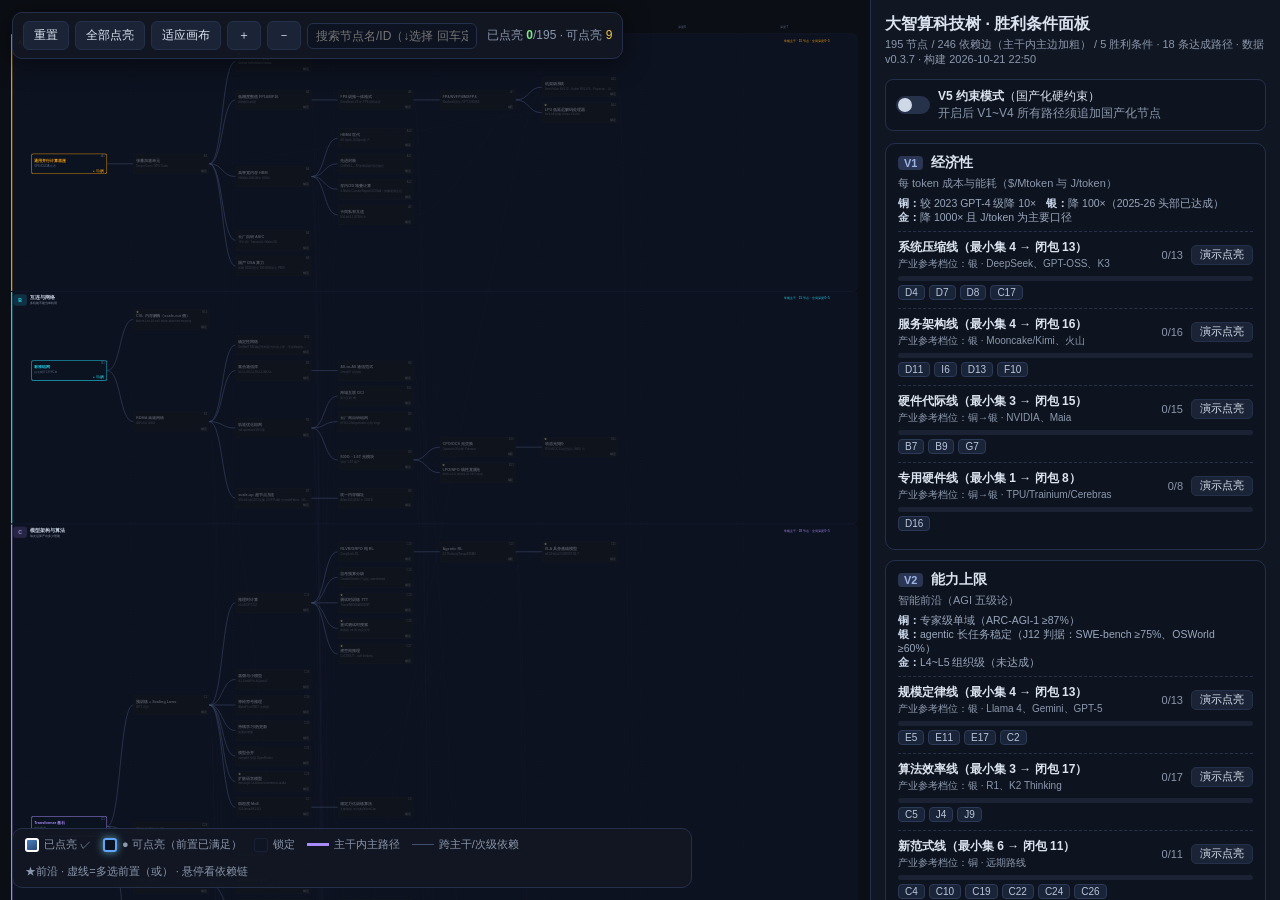
==== commit f7c1351b: "v0.3.7：存储协议互通节点 + E主干描述扩写试点 + 双击节点详情弹窗" ====
--- a/智算科技树-v1.0.html
+++ b/智算科技树-v1.0.html
@@ -127,6 +127,24 @@
  background:rgba(10,14,21,.97);border:1px solid #3a4c75;border-radius:10px;padding:12px 16px;
  font:12px/1.8 Consolas,monospace;white-space:pre-wrap;z-index:60;box-shadow:0 6px 24px rgba(0,0,0,.6);}
 #selftest b{font-size:13px;}
+/* ---- 节点详情弹窗（双击触发） ---- */
+#nodeModal{position:fixed;inset:0;z-index:70;display:none;align-items:center;justify-content:center;background:rgba(5,8,14,.74);}
+#nodeModal.open{display:flex;}
+.mbox{width:min(600px,92vw);max-height:82vh;overflow-y:auto;background:#0f1626;border:1px solid #3a4c75;border-radius:12px;padding:18px 20px;box-shadow:0 14px 52px rgba(0,0,0,.75);}
+.mhead{display:flex;align-items:center;gap:10px;}
+.mid{background:#2a3653;border-radius:4px;padding:2px 9px;color:#9db4e8;font-size:12px;flex-shrink:0;}
+.mhead b{color:#fff;font-size:16px;flex:1;}
+.mfr{color:var(--gold);font-size:12px;flex-shrink:0;}
+.mdm{color:#ff9ad5;font-size:12px;flex-shrink:0;}
+#mclose{background:#1b2436;border:1px solid var(--line);color:var(--txt);border-radius:6px;cursor:pointer;padding:4px 10px;font-size:12px;flex-shrink:0;}
+#mclose:hover{background:#27334d;}
+.mmeta{font-size:11.5px;color:#9db4e8;margin:10px 0 12px;}
+.mdesc{font-size:13.5px;line-height:1.75;color:#dbe4f0;background:#0c1220;border:1px solid #22304e;border-radius:8px;padding:10px 12px;}
+.mrow{display:flex;gap:10px;margin-top:10px;font-size:12.5px;line-height:1.7;}
+.mrow b{flex-shrink:0;width:64px;color:#9db4e8;font-weight:600;}
+.mrow span{color:#c2cede;flex:1;}
+.mcrit b{color:#8fe3a8;}
+.mcrit span{color:#a9e8bd;}
 ::-webkit-scrollbar{width:9px;height:9px;}
 ::-webkit-scrollbar-thumb{background:#26314a;border-radius:5px;}
 ::-webkit-scrollbar-track{background:transparent;}
@@ -149,9 +167,10 @@
  </div>
  <div id="sidebar"></div>
 </div>
+<div id="nodeModal"><div class="mbox" id="mbox"></div></div>
 <div id="selftest"></div>
-<script>window.__BUILD__ = "2026-10-20 23:59";
-window.TREE_DATA = {"meta": {"version": "0.3.6", "date": "2026-10-20", "source": "智算科技树-v0.2.2.md + AI4S范式层重构 + 知识图谱 + 曙光锚点 + v0.2.5 工程与前沿缺口 + v0.2.6 平台基础能力 + v0.2.7 DeepInfer 与许愿式编程", "nodeCount": 194, "trunkCount": 11, "victoryCount": 5, "pathCount": 18}, "trunks": [{"id": "A", "name": "芯片与算力硬件", "type": "常规", "question": "单点每秒每瓦能算多少"}, {"id": "B", "name": "互连与网络", "type": "常规", "question": "多机能不能当单机用"}, {"id": "C", "name": "模型架构与算法", "type": "常规", "question": "每次运算产出多少智能"}, {"id": "D", "name": "推理系统与服务", "type": "常规", "question": "服务侧效率极限在哪"}, {"id": "E", "name": "训练系统与数据", "type": "常规", "question": "万卡月训如何稳定高效"}, {"id": "F", "name": "云原生与资源调度", "type": "常规", "question": "算力能否像电力即取即用"}, {"id": "G", "name": "智算中心与能源", "type": "常规", "question": "电和热能不能供得上"}, {"id": "H", "name": "通智一体与算力网络", "type": "后发型", "question": "通与智能否当一朵云用"}, {"id": "I", "name": "存储与数据流动", "type": "常规", "question": "数据供不上还是算不动"}, {"id": "J", "name": "Agent 与应用使能", "type": "常规", "question": "模型能力能否转化为可交付任务"}, {"id": "K", "name": "科学计算范式（AI4S）", "type": "常规", "question": "云上要承载哪几类科学计算负载"}], "nodes": [{"id": "A1", "name": "通用并行计算底座", "trunk": "A", "desc": "GPU/CUDA 生态", "prereqs": [], "criteria": "主流框架默认支持", "depth": 0, "dependents": 1}, {"id": "A2", "name": "张量加速单元", "trunk": "A", "desc": "Tensor Core / NPU Cube", "prereqs": ["A1"], "criteria": "混合精度较 FP32 加速 ≥5×", "depth": 1, "dependents": 6}, {"id": "A3", "name": "低精度数值 FP16/BF16", "trunk": "A", "desc": "训推默认精度", "prereqs": ["A2"], "criteria": "训练精度损失 <0.5%", "depth": 2, "dependents": 3}, {"id": "A4", "name": "高带宽内存 HBM", "trunk": "A", "desc": "HBM3e 288GB/卡·8TB/s", "prereqs": ["A2"], "criteria": "带宽 ≥5TB/s/卡", "depth": 2, "dependents": 6}, {"id": "A5", "name": "卡间私有互连", "trunk": "A", "desc": "NVLink5 1.8TB/s/卡", "prereqs": ["A4"], "criteria": "卡间带宽 ≥8× PCIe", "depth": 3, "dependents": 1}, {"id": "A6", "name": "FP8 训推一体格式", "trunk": "A", "desc": "DeepSeek-V3 全 FP8 训练首证", "prereqs": ["A3"], "criteria": "训练近无损且推理成本降 ≥50%", "depth": 3, "dependents": 3}, {"id": "A7", "name": "FP4/NVFP4/MXFP4", "trunk": "A", "desc": "Blackwell 原生/GPT-OSS/K3", "prereqs": ["A6"], "criteria": "推理掉点 ≤1~2% 且显存减半", "depth": 4, "dependents": 2}, {"id": "A8", "name": "云厂自研 ASIC", "trunk": "A", "desc": "TPU v8 / Trainium3 / Maia 200", "prereqs": ["A2"], "criteria": "L2：自用 ≥10 万卡等效且 token/$ 优于同代 GPU", "depth": 2, "dependents": 1}, {"id": "A9", "name": "国产 DSA 算力", "trunk": "A", "desc": "昇腾 910C/思元 590-690/昆仑 P800", "prereqs": ["A2"], "criteria": "L2：推理规模商用（联动 V5）", "depth": 2, "dependents": 1}, {"id": "A10", "name": "HBM4 世代", "trunk": "A", "desc": "SK hynix 10G/pin 量产", "prereqs": ["A4"], "criteria": "单卡 ≥288GB 且 ≥10TB/s", "depth": 3, "dependents": 0}, {"id": "A11", "name": "先进封装", "trunk": "A", "desc": "CoWoS-L→R/玻璃基板/混合键合", "prereqs": ["A4"], "criteria": "大芯片量产良率可支撑", "depth": 3, "dependents": 0}, {"id": "A12", "name": "存内/3D 堆叠计算", "trunk": "A", "desc": "d-Matrix Corsair/Raptor/XCENA；类脑退潮注记", "prereqs": ["A4"], "criteria": "L1→L2：CIM 推理商用", "depth": 3, "dependents": 0}, {"id": "A13", "name": "机架级系统", "trunk": "A", "desc": "Vera Rubin NVL72→Kyber NVL576→Feynman；系统级超节点对标：CloudMatrix384（384×910C，以系统工程规模换单卡劣势）", "prereqs": ["A5", "A7", "G1"], "criteria": "单机架 ≥1EF（FP4）液冷交付", "depth": 5, "dependents": 1}, {"id": "A14", "name": "LPU 低延迟解码处理器", "trunk": "A", "frontier": true, "desc": "NVIDIA 收编 Groq LP35/40", "prereqs": ["A2", "A7"], "criteria": "L2：单流解码时延与 GPU 解耦", "depth": 5, "dependents": 1}, {"id": "A15", "name": "Transformer 专用 ASIC", "trunk": "A", "frontier": true, "desc": "Etched Sohu/MatX/Taalas", "prereqs": ["A2"], "criteria": "L1→L2：特定模型族 token/$ 优势 ≥2×", "depth": 2, "dependents": 0}, {"id": "B1", "name": "标准组网", "trunk": "B", "desc": "以太网/TCP/PCIe", "prereqs": [], "criteria": "基座", "depth": 0, "dependents": 2}, {"id": "B2", "name": "RDMA 高速网络", "trunk": "B", "desc": "IB/RoCE 400G", "prereqs": ["B1"], "criteria": "μs 级时延支撑万卡", "depth": 1, "dependents": 6}, {"id": "B3", "name": "集合通信库", "trunk": "B", "desc": "NCCL/HCCL/BCCL/MCCL", "prereqs": ["B2"], "criteria": "AllReduce 满足万卡效率", "depth": 2, "dependents": 1}, {"id": "B4", "name": "轨道优化组网", "trunk": "B", "desc": "rail-optimized 双平面", "prereqs": ["B2"], "criteria": "L2：万卡作业月级稳定", "depth": 2, "dependents": 6}, {"id": "B5", "name": "云厂商自研组网", "trunk": "B", "desc": "HPN2.0/MegaScale/谷歌 Virgo", "prereqs": ["B4"], "criteria": "L2：≥1.5 万卡商用", "depth": 3, "dependents": 0}, {"id": "B6", "name": "All-to-All 通信范式", "trunk": "B", "desc": "DeepEP 双内核", "prereqs": ["B3", "C5"], "criteria": "EP 训推计算通信重叠", "depth": 3, "dependents": 1}, {"id": "B7", "name": "scale-up 超节点互连", "trunk": "B", "desc": "NVLink 域/UEC/灵衢 2.0/PPU/曙光 scaleFabric（800G 类 IB、单子网 11 万卡）", "prereqs": ["B2"], "criteria": "域内 ≥1.8TB/s 且 ≥72 卡", "depth": 2, "dependents": 1}, {"id": "B8", "name": "统一内存编址", "trunk": "B", "desc": "Atlas 950 8192 卡 256TB", "prereqs": ["B7"], "criteria": "L2：≥千卡域内存池化", "depth": 3, "dependents": 0}, {"id": "B9", "name": "800G→1.6T 光模块", "trunk": "B", "desc": "旭创 1.6T 量产", "prereqs": ["B4"], "criteria": "1.6T 单端口功耗 ≤30W", "depth": 3, "dependents": 2}, {"id": "B10", "name": "CPO/OCS 光交换", "trunk": "B", "desc": "Quantum-X/谷歌 Palomar", "prereqs": ["B9"], "criteria": "L2：规模商用", "depth": 4, "dependents": 1}, {"id": "B11", "name": "跨域互联 DCI", "trunk": "B", "desc": "算力互联网", "prereqs": ["B4"], "criteria": "L1：跨集群协同可验证", "depth": 3, "dependents": 2}, {"id": "B12", "name": "动态光拓扑", "trunk": "B", "frontier": true, "desc": "TPUv8 OCS 动态切片 9600 片", "prereqs": ["B10"], "criteria": "L2：拓扑随作业重构", "depth": 5, "dependents": 0}, {"id": "B13", "name": "LPO/NPO 线性直驱光", "trunk": "B", "frontier": true, "desc": "800G LPO 商用/6.4T NPO 首发", "prereqs": ["B9"], "criteria": "L2：互连功耗降 ≥50%", "depth": 4, "dependents": 0}, {"id": "B14", "name": "CXL 内存解耦（scale-out 侧）", "trunk": "B", "frontier": true, "desc": "Astera Leo 2/LeoX fabric-attached memory", "prereqs": ["B1"], "criteria": "L2：跨机内存池商用", "depth": 1, "dependents": 0}, {"id": "B15", "name": "确定性网络", "trunk": "B", "desc": "DetNet/TSN/确定性时延与抖动上界，无损网络的跨域延伸——算力并网（H4/H5）与跨集群训推（E9）的跨域 SLA 底座", "prereqs": ["B2"], "criteria": "L2：跨域 P99.9 时延抖动上界可承诺", "depth": 2, "dependents": 0}, {"id": "C1", "name": "Transformer 基石", "trunk": "C", "desc": "自注意力", "prereqs": [], "criteria": "—", "depth": 0, "dependents": 4}, {"id": "C2", "name": "预训练 + Scaling Laws", "trunk": "C", "desc": "GPT 范式", "prereqs": ["C1"], "criteria": "规模外推误差 <5%", "depth": 1, "dependents": 9}, {"id": "C3", "name": "注意力高效化", "trunk": "C", "desc": "GQA→MLA（KV 压缩 93%）", "prereqs": ["C1"], "criteria": "KV 降幅 ≥8× 近无损", "depth": 1, "dependents": 3}, {"id": "C4", "name": "线性/混合注意力", "trunk": "C", "desc": "Kimi Linear/Qwen3-Next/M3", "prereqs": ["C3"], "criteria": "L3：旗舰量产，长序列成本降 ≥50%", "depth": 2, "dependents": 0}, {"id": "C5", "name": "细粒度 MoE", "trunk": "C", "desc": "V3/Llama4/K2-K3", "prereqs": ["C2"], "criteria": "万亿激活 <5% 成本同降", "depth": 2, "dependents": 4}, {"id": "C6", "name": "稳定万亿训练算法", "trunk": "C", "desc": "无辅助损失均衡+MuonClip", "prereqs": ["C5"], "criteria": "万亿 token 零 spike", "depth": 3, "dependents": 0}, {"id": "C7", "name": "长上下文 1M+", "trunk": "C", "desc": "Gemini/K3/V4.1", "prereqs": ["C3"], "criteria": "1M 可用且成本可控", "depth": 2, "dependents": 1}, {"id": "C8", "name": "原生稀疏注意力", "trunk": "C", "desc": "NSA→DSA 训推一体（API -50%）", "prereqs": ["C7"], "criteria": "L3：训推一体稀疏化商用", "depth": 3, "dependents": 0}, {"id": "C9", "name": "原生多模态统一", "trunk": "C", "desc": "GPT-4o/GPT-5/Qwen-Omni", "prereqs": ["C1"], "criteria": "any-to-any 单模型", "depth": 1, "dependents": 4}, {"id": "C10", "name": "世界模型", "trunk": "C", "desc": "Genie3/V-JEPA2", "prereqs": ["C9"], "criteria": "L2：可交互商用", "depth": 2, "dependents": 0}, {"id": "C11", "name": "视频生成架构", "trunk": "C", "desc": "Veo3/Sora2", "prereqs": ["C9"], "criteria": "商用音画同步", "depth": 2, "dependents": 0}, {"id": "C12", "name": "推理时计算", "trunk": "C", "desc": "o1/o3/GPT-5.2", "prereqs": ["C2"], "criteria": "ARC 类跃升 ≥30 分", "depth": 2, "dependents": 5}, {"id": "C13", "name": "RLVR/GRPO 纯 RL", "trunk": "C", "desc": "DeepSeek-R1", "prereqs": ["C12"], "criteria": "纯 RL 达推理模型水平", "depth": 3, "dependents": 1}, {"id": "C14", "name": "思考预算分级", "trunk": "C", "desc": "Claude/Gemini 产品化+interleaved", "prereqs": ["C12"], "criteria": "多档成本曲线", "depth": 3, "dependents": 0}, {"id": "C15", "name": "Agentic RL", "trunk": "C", "desc": "K2 Thinking/TongyiDR/M2", "prereqs": ["C13"], "criteria": "L2：≥20 步长任务稳定", "depth": 4, "dependents": 3}, {"id": "C16", "name": "蒸馏与小模型", "trunk": "C", "desc": "R1-Distill/Phi-4/Qwen3", "prereqs": ["C2"], "criteria": "3B≈GPT-3.5（已达成）", "depth": 2, "dependents": 2}, {"id": "C17", "name": "量化压缩", "trunk": "C", "desc": "FP8/W4；FP4 主流 L3", "prereqs": ["A6"], "criteria": "掉点 ≤1~2% 占用减半", "depth": 4, "dependents": 2}, {"id": "C18", "name": "KV cache 压缩", "trunk": "C", "desc": "KIVI 2bit", "prereqs": ["C3"], "criteria": "长上下文显存降 ≥4×", "depth": 2, "dependents": 0}, {"id": "C19", "name": "神经符号推理", "trunk": "C", "desc": "AlphaProof IMO 金牌级", "prereqs": ["C2"], "criteria": "L2：金牌水平", "depth": 2, "dependents": 0}, {"id": "C20", "name": "持续学习/热更新", "trunk": "C", "desc": "免重训增量", "prereqs": ["C2"], "criteria": "L1：不掉点", "depth": 2, "dependents": 0}, {"id": "C21", "name": "模型合并", "trunk": "C", "desc": "mergekit 登顶 OpenRouter", "prereqs": ["C2"], "criteria": "L2：登公开榜首", "depth": 2, "dependents": 0}, {"id": "C22", "name": "扩散语言模型", "trunk": "C", "frontier": true, "desc": "Mercury2.5/DiffusionGemma/LLaDA2", "prereqs": ["C2"], "criteria": "L2：并行解码 ≥3× AR", "depth": 2, "dependents": 0}, {"id": "C23", "name": "三元/原生低比特网络", "trunk": "C", "frontier": true, "desc": "BitNet 2B4T/CAT-Q/ScaleQ", "prereqs": ["C17"], "criteria": "L1→L2：≥40B 或 PTQ ≤2%", "depth": 5, "dependents": 0}, {"id": "C24", "name": "测试时训练 TTT", "trunk": "C", "frontier": true, "desc": "Titans/MEM1/ASCENT", "prereqs": ["C12"], "criteria": "L1：研究前沿", "depth": 3, "dependents": 0}, {"id": "C25", "name": "VLA 具身基础模型", "trunk": "C", "frontier": true, "desc": "π0.5/Helix2.5/GR00T N1.7", "prereqs": ["C9", "C15"], "criteria": "L2：真机零样本", "depth": 5, "dependents": 0}, {"id": "C26", "name": "显式测试时搜索", "trunk": "C", "frontier": true, "desc": "树搜索 vs RL 内化竞争", "prereqs": ["C12"], "criteria": "L1→L2", "depth": 3, "dependents": 0}, {"id": "C27", "name": "潜空间推理", "trunk": "C", "frontier": true, "desc": "CoCONUT→soft thinking", "prereqs": ["C12"], "criteria": "L1", "depth": 3, "dependents": 0}, {"id": "C28", "name": "图神经网络与图 Transformer", "trunk": "C", "desc": "GraphCast/Graphormer/GNN——时空预测、分子图、图结构数据范式", "prereqs": ["C1"], "criteria": "L2：图任务基准 SOTA 且规模商用", "depth": 1, "dependents": 1}, {"id": "D1", "name": "算子融合与 Kernel", "trunk": "D", "desc": "FA-3/FA-4/FlashInfer/DeepGEMM", "prereqs": ["A3"], "criteria": "峰值利用率 ≥70%", "depth": 3, "dependents": 5}, {"id": "D2", "name": "推理编译", "trunk": "D", "desc": "TRT-LLM/torch.compile/xLLM", "prereqs": ["D1"], "criteria": "吞吐 ≥1.5×", "depth": 4, "dependents": 1}, {"id": "D3", "name": "连续批处理", "trunk": "D", "desc": "Orca", "prereqs": [], "criteria": "吞吐 2~10×", "depth": 0, "dependents": 1}, {"id": "D4", "name": "分页 KV 管理", "trunk": "D", "desc": "PagedAttention", "prereqs": ["D3"], "criteria": "碎片 <4%", "depth": 1, "dependents": 4}, {"id": "D5", "name": "前缀树缓存", "trunk": "D", "desc": "RadixAttention", "prereqs": ["D4"], "criteria": "多轮命中 ≥2×", "depth": 2, "dependents": 1}, {"id": "D6", "name": "多卡并行服务化", "trunk": "D", "desc": "TP/PP serving", "prereqs": ["D1"], "criteria": "TPOT 20~100ms 达标", "depth": 4, "dependents": 1}, {"id": "D7", "name": "投机解码", "trunk": "D", "desc": "EAGLE-3", "prereqs": ["D1"], "criteria": "接受长度 >3 加速 ≥2×", "depth": 4, "dependents": 0}, {"id": "D8", "name": "原生 MTP", "trunk": "D", "desc": "DeepSeek MTP 生产 1.8×", "prereqs": ["C5"], "criteria": "decode ≥1.8×", "depth": 3, "dependents": 0}, {"id": "D9", "name": "PD 分离", "trunk": "D", "desc": "DistServe/Mooncake/火山", "prereqs": ["D4", "B2"], "criteria": "goodput ≥2×", "depth": 2, "dependents": 4}, {"id": "D10", "name": "KV 传输与分层 offload", "trunk": "D", "desc": "NIXL/LMCache/Dynamo/vRDMA", "prereqs": ["D9", "B2"], "criteria": "不占算力卡，读价 ≤0.1×", "depth": 3, "dependents": 2}, {"id": "D11", "name": "KV 全局池化", "trunk": "D", "desc": "Mooncake Store 多芯适配", "prereqs": ["D10"], "criteria": "L2：全局命中 >50%", "depth": 4, "dependents": 0}, {"id": "D12", "name": "专家并行 serving", "trunk": "D", "desc": "DeepEP/wide-EP", "prereqs": ["C5", "B6"], "criteria": "万亿 MoE 生产", "depth": 4, "dependents": 2}, {"id": "D13", "name": "SLO 感知调度", "trunk": "D", "desc": "TTFT/TPOT 双 SLO", "prereqs": ["D9"], "criteria": "≥90% 请求达标", "depth": 3, "dependents": 5}, {"id": "D14", "name": "Agent 化服务（引擎侧）", "trunk": "D", "desc": "会话亲和/KV 持久化/缓存计费/Strata", "prereqs": ["D5"], "criteria": "读价 ≤0.1× 且 P99 达标", "depth": 3, "dependents": 3}, {"id": "D15", "name": "Serverless 推理", "trunk": "D", "desc": "Modal 百万 VM 沙箱", "prereqs": ["D13"], "criteria": "秒级冷启动", "depth": 4, "dependents": 0}, {"id": "D16", "name": "专用低延迟架构", "trunk": "D", "desc": "Cerebras/Groq（历史锚点）", "prereqs": [], "prereqsAny": [["A8"], ["A14"]], "criteria": "单流 ≥400 t/s", "depth": 6, "dependents": 0}, {"id": "D17", "name": "引擎工程化/国产引擎", "trunk": "D", "desc": "vLLM v0.31/SGLang/EndStream；DeepInfer（DeepSeek 生产引擎 2026.10 开源：异步零开销批调度、DSpark 置信度投机验证、EPLB，SM100+昇腾 950 双平台，基于 vLLM 构建）", "prereqs": ["D4"], "criteria": "L2：生产级规模采用", "depth": 2, "dependents": 4}, {"id": "D18", "name": "端侧运行时", "trunk": "D", "desc": "llama.cpp/MLX/QNN", "prereqs": ["C17"], "criteria": "端侧 7B+ 可用", "depth": 5, "dependents": 0}, {"id": "D19", "name": "Token 工厂/Neocloud", "trunk": "D", "desc": "CoreWeave/Lambda/智算云", "prereqs": ["D13", "G3"], "criteria": "L2：token 口径营收", "depth": 4, "dependents": 0}, {"id": "D20", "name": "异步并行架构", "trunk": "D", "frontier": true, "desc": "V3.2 async TP/DP/PIPEMORPH（DeepInfer 开源生产化：零开销异步批调度器）", "prereqs": ["D6", "E3"], "criteria": "L2：生产部署", "depth": 5, "dependents": 0}, {"id": "D21", "name": "弹性专家放置与 offload", "trunk": "D", "frontier": true, "desc": "KTransformers/Kairox/EPLB", "prereqs": ["D12"], "criteria": "L2：混合内存推理", "depth": 5, "dependents": 0}, {"id": "D22", "name": "智能模型路由/级联", "trunk": "D", "frontier": true, "desc": "Dynamo router/OpenRouter", "prereqs": ["D13"], "criteria": "L3：动态路由生产化", "depth": 4, "dependents": 0}, {"id": "D23", "name": "Multi-LoRA 多租推理", "trunk": "D", "frontier": true, "desc": "vLLM multi-LoRA/DroidSpeak", "prereqs": ["D4", "F6"], "criteria": "L3：生产标配", "depth": 4, "dependents": 0}, {"id": "D24", "name": "Agent 原生 serving 调度", "trunk": "D", "frontier": true, "desc": "Pie/Murakkab/AIOS", "prereqs": ["D14", "J3"], "criteria": "L1：研究前沿", "depth": 5, "dependents": 0}, {"id": "E1", "name": "数据并行", "trunk": "E", "desc": "DDP", "prereqs": [], "criteria": "—", "depth": 0, "dependents": 1}, {"id": "E2", "name": "显存优化", "trunk": "E", "desc": "ZeRO/FSDP", "prereqs": ["E1"], "criteria": "显存 1/N 分片", "depth": 1, "dependents": 1}, {"id": "E3", "name": "多维并行", "trunk": "E", "desc": "3D→五维 Megatron 系", "prereqs": ["E2"], "criteria": "千卡扩展 ≥85%", "depth": 2, "dependents": 4}, {"id": "E4", "name": "FP8 训练工程", "trunk": "E", "desc": "V3 278.8 万 GPU 时", "prereqs": ["A6", "E3"], "criteria": "近无损成本降 ≥50%", "depth": 4, "dependents": 0}, {"id": "E5", "name": "万卡集群工程", "trunk": "E", "desc": "MegaScale MFU55.2%/Colossus 十万卡单集群", "prereqs": ["E3", "B4"], "criteria": "L2：MFU ≥40%；L3：≥55%", "depth": 3, "dependents": 2}, {"id": "E6", "name": "checkpoint 快速存取", "trunk": "E", "desc": "K2 5min/Checkmate", "prereqs": ["E5", "I5"], "criteria": "间隔 ≤15min，恢复 P50 <15min", "depth": 4, "dependents": 1}, {"id": "E7", "name": "训练容错自愈", "trunk": "E", "desc": "Llama3.1 466 次中断/SDC 检测", "prereqs": ["E6"], "criteria": "L2 ≥98%；L3 ≥99.5%", "depth": 5, "dependents": 2}, {"id": "E8", "name": "loss spike 治理", "trunk": "E", "desc": "检测回滚+Muon", "prereqs": ["E7"], "criteria": "万亿零 spike", "depth": 6, "dependents": 0}, {"id": "E9", "name": "去中心化/跨集群训练", "trunk": "E", "desc": "INTELLECT-2/Di-PS 9 集群", "prereqs": ["E5"], "criteria": "L2：运营级", "depth": 4, "dependents": 0}, {"id": "E10", "name": "PB 级数据管线", "trunk": "E", "desc": "FineWeb-Edu 15T", "prereqs": ["I1"], "criteria": "≥10T 去重清洗", "depth": 1, "dependents": 5}, {"id": "E11", "name": "合成数据工厂", "trunk": "E", "desc": "Nemotron-CC/Phi-4", "prereqs": ["E10"], "criteria": "L2：合成 ≥50% 不降", "depth": 2, "dependents": 1}, {"id": "E12", "name": "数据质量评估", "trunk": "E", "desc": "DCLM 分级", "prereqs": ["E10"], "criteria": "质量-能力相关", "depth": 2, "dependents": 0}, {"id": "E13", "name": "多模态数据联合", "trunk": "E", "desc": "K2.5/K3", "prereqs": ["E10"], "criteria": "无模态退化", "depth": 2, "dependents": 1}, {"id": "E14", "name": "RL 基础设施", "trunk": "E", "desc": "veRL/AReaL+2026 顶会 RL 系统学", "prereqs": ["E3", "D12"], "criteria": "全异步 rollout 解耦", "depth": 5, "dependents": 2}, {"id": "E15", "name": "训推一体 rollout", "trunk": "E", "desc": "RL 复用推理引擎", "prereqs": ["E14", "D17"], "criteria": "弹性复用", "depth": 6, "dependents": 0}, {"id": "E16", "name": "数据飞轮", "trunk": "E", "desc": "self-improving（MiMo 类）", "prereqs": ["E11", "C15"], "criteria": "L1：闭环可验证", "depth": 5, "dependents": 1}, {"id": "E17", "name": "Mid-training 中期训练", "trunk": "E", "frontier": true, "desc": "ERNIE 首倡/Qwen 管线/轨迹汤", "prereqs": ["E10"], "criteria": "L2→L3：标准阶段", "depth": 2, "dependents": 0}, {"id": "E18", "name": "RL 环境工厂", "trunk": "E", "frontier": true, "desc": "200→2 万并行环境/genrl", "prereqs": ["E14"], "criteria": "L2：万级稳定供数", "depth": 6, "dependents": 0}, {"id": "F1", "name": "容器化基座", "trunk": "F", "sub": "资源抽象", "desc": "OCI/Docker/K8s", "prereqs": [], "criteria": "标准化交付", "depth": 0, "dependents": 6}, {"id": "F2", "name": "GPU 设备接入", "trunk": "F", "sub": "资源抽象", "desc": "Device Plugin/Operator", "prereqs": ["F1"], "criteria": "GPU 原生", "depth": 1, "dependents": 5}, {"id": "F3", "name": "DRA 动态资源分配", "trunk": "F", "sub": "资源抽象", "desc": "1.34 GA→1.37 演进", "prereqs": ["F2"], "criteria": "异构一等公民", "depth": 2, "dependents": 1}, {"id": "F4", "name": "异构统一运行时", "trunk": "F", "sub": "资源抽象", "desc": "CUDA/NPU 统一编排", "prereqs": ["F2"], "criteria": "国产零改造（L2）", "depth": 2, "dependents": 2}, {"id": "F5", "name": "GPU 硬切分", "trunk": "F", "sub": "共享池化", "desc": "MIG/MPS", "prereqs": ["F2"], "criteria": "≤1/8 卡且隔离", "depth": 2, "dependents": 1}, {"id": "F6", "name": "vGPU/算力虚拟化", "trunk": "F", "sub": "共享池化", "desc": "HAMi", "prereqs": ["F5"], "criteria": "密度 ≥3×", "depth": 3, "dependents": 4}, {"id": "F7", "name": "GPU 池化远端调用", "trunk": "F", "sub": "共享池化", "desc": "Run:ai/OrionX", "prereqs": ["F6"], "criteria": "利用率 +2×", "depth": 4, "dependents": 0}, {"id": "F8", "name": "Gang 训练调度", "trunk": "F", "sub": "调度", "desc": "Volcano/LWS", "prereqs": ["F1"], "criteria": "千卡秒级", "depth": 1, "dependents": 3}, {"id": "F9", "name": "拓扑感知调度", "trunk": "F", "sub": "调度", "desc": "亲和/NUMA/链路", "prereqs": ["F3", "B4"], "criteria": "+≥10%", "depth": 3, "dependents": 1}, {"id": "F10", "name": "训推潮汐混部", "trunk": "F", "sub": "调度", "desc": "错峰复用", "prereqs": ["F8", "D17"], "criteria": "L2：利用率 ≥70%", "depth": 3, "dependents": 3}, {"id": "F11", "name": "任务编排标准", "trunk": "F", "sub": "调度", "desc": "TrainingJob v2/KubeRay", "prereqs": ["F8"], "criteria": "框架无关", "depth": 2, "dependents": 1}, {"id": "F12", "name": "全局/跨域调度", "trunk": "F", "sub": "调度", "desc": "多集群视图", "prereqs": ["F10"], "criteria": "L1：协同可验证", "depth": 4, "dependents": 2}, {"id": "F13", "name": "多态计量计费", "trunk": "F", "sub": "运营", "desc": "秒级/卡时/token", "prereqs": ["F6"], "criteria": "三口径", "depth": 4, "dependents": 4}, {"id": "F14", "name": "MaaS 平台", "trunk": "F", "sub": "运营", "desc": "火山 16.4T/百炼/Bedrock", "prereqs": ["F13", "D17"], "criteria": "日 token 万亿级", "depth": 5, "dependents": 4}, {"id": "F15", "name": "多租隔离", "trunk": "F", "sub": "运营", "desc": "配额/隔离", "prereqs": ["F6"], "criteria": "可验证", "depth": 4, "dependents": 0}, {"id": "F16", "name": "GPU 深度可观测", "trunk": "F", "sub": "运营", "desc": "DCGM/eBPF", "prereqs": ["F2"], "criteria": "开销 <5%", "depth": 2, "dependents": 5}, {"id": "F17", "name": "AIOps 自愈", "trunk": "F", "sub": "运营", "desc": "DLRover 千卡", "prereqs": ["F16", "E7"], "criteria": "L3：零人工", "depth": 6, "dependents": 1}, {"id": "F18", "name": "机密计算 TEE", "trunk": "F", "sub": "安全可信", "desc": "CC-mode/Secure AI", "prereqs": ["A4"], "criteria": "L2：全链路可信", "depth": 3, "dependents": 1}, {"id": "F19", "name": "机密容器与合规", "trunk": "F", "sub": "安全可信", "desc": "CoCo", "prereqs": ["F18"], "criteria": "生产合规", "depth": 4, "dependents": 0}, {"id": "F20", "name": "推理网关与 K8s 编排标准", "trunk": "F", "sub": "推理编排标准", "frontier": true, "desc": "GIE v1.0 GA/llm-d", "prereqs": ["F13", "D13"], "criteria": "L2→L3：推理一等公民", "depth": 5, "dependents": 0}, {"id": "G1", "name": "冷板液冷", "trunk": "G", "desc": "NVL72 120kW 必须", "prereqs": [], "criteria": "≥100kW 且 PUE ≤1.25", "depth": 0, "dependents": 7}, {"id": "G2", "name": "800VDC 供电", "trunk": "G", "desc": "Kyber 配套", "prereqs": ["G1"], "criteria": "≥600kW 直流", "depth": 1, "dependents": 0}, {"id": "G3", "name": "GW 级园区", "trunk": "G", "desc": "Colossus2 23 万卡/Stargate", "prereqs": ["G1"], "criteria": "L2：10 万卡交付", "depth": 1, "dependents": 3}, {"id": "G4", "name": "核电/新能源 PPA", "trunk": "G", "desc": "三里岛 835MW/Constellation-亚马逊", "prereqs": ["G3"], "criteria": "GW 级 20 年", "depth": 2, "dependents": 1}, {"id": "G5", "name": "极致 PUE", "trunk": "G", "desc": "枢纽 ≤1.25；余热/光储直柔延伸", "prereqs": ["G1"], "criteria": "L2 ≤1.15；L3 ≤1.1", "depth": 1, "dependents": 0}, {"id": "G6", "name": "浸没/相变冷却", "trunk": "G", "desc": "≥150kW/架", "prereqs": ["G1"], "criteria": "L1~L2", "depth": 1, "dependents": 0}, {"id": "G7", "name": "端到端能效口径", "trunk": "G", "desc": "tokens/MW", "prereqs": ["G1", "A13"], "criteria": "L2：口径切换", "depth": 6, "dependents": 0}, {"id": "G8", "name": "聚变与 SMR 前沿电源", "trunk": "G", "frontier": true, "desc": "Helion Polaris/BWRX-300", "prereqs": ["G4"], "criteria": "L1→L2：MW 级并网", "depth": 3, "dependents": 0}, {"id": "H1", "name": "一云多芯统一资源池", "trunk": "H", "desc": "百舸 5.0 多芯混训", "prereqs": ["F4", "A9"], "criteria": "≥3 类国产芯片", "depth": 3, "dependents": 0}, {"id": "H2", "name": "通智统一调度/算网大脑", "trunk": "H", "desc": "移动/息壤五位一体", "prereqs": ["F8", "F9"], "criteria": "三类算力统一", "depth": 4, "dependents": 1}, {"id": "H3", "name": "离在线通智混部", "trunk": "H", "desc": "阿里/火山", "prereqs": ["F10"], "criteria": "20%→40%+", "depth": 4, "dependents": 0}, {"id": "H4", "name": "算力并网与算力互联网", "trunk": "H", "desc": "息壤/试验网/TokenHub/国家超算互联网（曙光智算旗舰店）", "prereqs": ["H2", "B11", "F13"], "criteria": "EFLOPS 级", "depth": 5, "dependents": 0}, {"id": "H5", "name": "通智互联网络", "trunk": "H", "desc": "枢纽 400G 无损", "prereqs": ["B11"], "criteria": "≤20ms", "depth": 4, "dependents": 0}, {"id": "H6", "name": "CPU-GPU 异构协同", "trunk": "H", "desc": "Dynamo offload", "prereqs": ["F4", "D17"], "criteria": "预处理零占用", "depth": 3, "dependents": 0}, {"id": "H7", "name": "算电协同", "trunk": "H", "desc": "绿电错峰", "prereqs": ["G3", "F10"], "criteria": "电价参与调度", "depth": 4, "dependents": 0}, {"id": "H8", "name": "AI 原生融合服务（外延）", "trunk": "H", "desc": "DB+AI/大数据+AI", "prereqs": ["F14"], "criteria": "生产商用", "depth": 6, "dependents": 0}, {"id": "I1", "name": "对象存储数据湖", "trunk": "I", "desc": "S3/OSS EB 级", "prereqs": [], "criteria": "EB/11 个 9", "depth": 0, "dependents": 6}, {"id": "I2", "name": "高性能并行文件系统", "trunk": "I", "desc": "Lustre/CPFS/HFS", "prereqs": ["I1"], "criteria": "TB/s 百万 IOPS", "depth": 1, "dependents": 5}, {"id": "I3", "name": "分布式缓存层", "trunk": "I", "desc": "Alluxio/JuiceFS", "prereqs": ["I2"], "criteria": "启动 ≥5×", "depth": 2, "dependents": 1}, {"id": "I4", "name": "GPUDirect Storage", "trunk": "I", "desc": "NVMe 直通", "prereqs": ["I2"], "criteria": "带宽 2~8×", "depth": 2, "dependents": 0}, {"id": "I5", "name": "Checkpoint 并行写", "trunk": "I", "desc": "WEKA/DDN", "prereqs": ["I2"], "criteria": "10TB ≤2min", "depth": 2, "dependents": 1}, {"id": "I6", "name": "KV Cache 分层存储", "trunk": "I", "desc": "Mooncake Store/LMCache", "prereqs": ["I3", "D10"], "criteria": "命中 ≥75% ms 级", "depth": 4, "dependents": 0}, {"id": "I7", "name": "权重/镜像 P2P 分发", "trunk": "I", "desc": "Dragonfly/Xet", "prereqs": ["I1"], "criteria": "≥10GB/s", "depth": 1, "dependents": 0}, {"id": "I8", "name": "多模态大对象存储", "trunk": "I", "desc": "视频高吞吐", "prereqs": ["I1", "E13"], "criteria": "不打满 GPU", "depth": 3, "dependents": 0}, {"id": "I9", "name": "向量数据库", "trunk": "I", "desc": "Milvus3.0/Lakebase", "prereqs": ["I1"], "criteria": "P99 <100ms（J4/J8 强依赖）", "depth": 1, "dependents": 3}, {"id": "I10", "name": "数据编排与 CSI 亲和", "trunk": "I", "desc": "数据跟随算力", "prereqs": ["I2", "F2"], "criteria": "预取联动", "depth": 2, "dependents": 0}, {"id": "I11", "name": "图数据库", "trunk": "I", "desc": "Neo4j/NebulaGraph/JanusGraph，十亿边级图存储", "prereqs": ["I1"], "criteria": "十亿边规模 P99 秒级查询", "depth": 1, "dependents": 1}, {"id": "J1", "name": "工具调用标准化", "trunk": "J", "desc": "函数调用→MCP 工具", "prereqs": ["C2"], "criteria": "原生支持", "depth": 2, "dependents": 1}, {"id": "J2", "name": "Agent 互操作协议", "trunk": "J", "desc": "MCP 2026.7 扩展体系/A2A（Linux Foundation 治理；A2A 管 agent 间协作、MCP 管 agent-工具）", "prereqs": ["J1"], "criteria": "事实标准中立治理", "depth": 3, "dependents": 3}, {"id": "J3", "name": "Agent 编排框架", "trunk": "J", "desc": "LangGraph/Agent SDK", "prereqs": ["J2", "D14"], "criteria": "生产级", "depth": 4, "dependents": 9}, {"id": "J4", "name": "多智能体系统", "trunk": "J", "desc": "subagent/DeepResearch", "prereqs": ["J3", "C15", "I9"], "criteria": "≥20 步稳定", "depth": 5, "dependents": 1}, {"id": "J5", "name": "国内 Agent 平台", "trunk": "J", "desc": "Coze/AgentScope", "prereqs": ["J3", "F14"], "criteria": "规模商用", "depth": 6, "dependents": 0}, {"id": "J6", "name": "代码执行沙箱", "trunk": "J", "desc": "E2B/Daytona/K8s AgentSandbox", "prereqs": ["F1"], "criteria": "<150ms 快照 fork", "depth": 1, "dependents": 3}, {"id": "J7", "name": "Computer/Browser Use", "trunk": "J", "desc": "computer use/OSWorld", "prereqs": ["C9", "J6"], "criteria": "≥60%", "depth": 2, "dependents": 0}, {"id": "J8", "name": "Agent 记忆层", "trunk": "J", "desc": "Mem0/memory tool/sleep-time；知识图谱为结构化长期记忆形态", "prereqs": ["J3", "I9"], "criteria": "成本 -3~4×", "depth": 5, "dependents": 0}, {"id": "J9", "name": "上下文工程", "trunk": "J", "desc": "compaction/JIT/rot", "prereqs": ["J3", "D14"], "criteria": "token -84%", "depth": 5, "dependents": 2}, {"id": "J10", "name": "Agentic 编码规模化", "trunk": "J", "desc": "Claude Code/Cursor", "prereqs": ["J6", "J9"], "criteria": "生产 ARR", "depth": 6, "dependents": 1}, {"id": "J11", "name": "Agent 可观测与评估", "trunk": "J", "desc": "OTel GenAI/LangSmith", "prereqs": ["F16", "J3"], "criteria": "全链路 tracing", "depth": 5, "dependents": 1}, {"id": "J12", "name": "Agent 任务基准", "trunk": "J", "desc": "SWE-bench/tau/OSWorld", "prereqs": ["J4"], "criteria": "≥75%（V2 银档判据）", "depth": 6, "dependents": 0}, {"id": "J13", "name": "Agent 安全", "trunk": "J", "desc": "OWASP 2026/ACS", "prereqs": ["J2", "J6"], "criteria": "注入防御生产", "depth": 4, "dependents": 0}, {"id": "J14", "name": "Agent 经济与支付", "trunk": "J", "frontier": true, "desc": "x402 基金会", "prereqs": ["J2"], "criteria": "支付 L2/身份 L1", "depth": 4, "dependents": 0}, {"id": "J15", "name": "GraphRAG 与知识图谱", "trunk": "J", "desc": "GraphRAG/LightRAG/HippoRAG；KG 构建（实体抽取/知识融合/本体）+图检索", "prereqs": ["J3", "I9", "I11"], "criteria": "L2：检索质量较向量 RAG 提升 ≥20%", "depth": 5, "dependents": 0}, {"id": "K1", "name": "PINN 物理信息神经网络", "trunk": "K", "desc": "物理方程作软约束损失的求解范式", "profile": "训练负载、二阶优化、收敛敏感", "prereqs": ["C2"], "criteria": "L2：求解精度可比基准求解器", "depth": 2, "dependents": 1}, {"id": "K2", "name": "神经算子与代理模型", "trunk": "K", "desc": "FNO/DeepONet 学习函数空间映射（PhysicsNeMo 产品化）", "profile": "训练+推理混合、数据驱动", "prereqs": ["K1"], "criteria": "L2：仿真加速 ≥100× 且精度可验证", "depth": 3, "dependents": 1}, {"id": "K3", "name": "机器学习势函数", "trunk": "K", "desc": "DeePMD/MACE/Allegro 替代 DFT 力计算", "profile": "中小模型训练+高吞吐推理", "prereqs": ["C16", "K5"], "criteria": "L2：MD 加速 ≥100×（相对 DFT 力计算）", "depth": 5, "dependents": 0}, {"id": "K4", "name": "分子动力学 MD", "trunk": "K", "desc": "GROMACS/AMBER/LAMMPS", "profile": "通信密集强扩展、FP32/FP64 混合", "prereqs": ["K9"], "criteria": "L2：GPU 加速 ≥10× 且精度无损", "depth": 4, "dependents": 0}, {"id": "K5", "name": "第一性原理/量子化学", "trunk": "K", "desc": "VASP/QE/Gaussian（DFT，平面波+对角化）", "profile": "FP64 敏感、内存带宽、中小规模强扩展", "prereqs": ["K9"], "criteria": "L2：主流软件栈 GPU 原生适配", "depth": 4, "dependents": 1}, {"id": "K6", "name": "CFD 与多物理场耦合", "trunk": "K", "desc": "OpenFOAM/多尺度耦合；EDA 仿真同类负载（注记：Cerebrus/DSO.ai 数百流片）", "profile": "网格 IO 大、隐式求解通信密集", "prereqs": ["K9"], "criteria": "L2：工业级网格生产求解", "depth": 4, "dependents": 0}, {"id": "K7", "name": "气象海洋模式与 AI 预报", "trunk": "K", "desc": "WRF/MPAS/IFS + AI 预报混合（注记：盘古/GraphCast/AIFS 业务化、能耗 1/1000）", "profile": "时效性强、IO 吞吐大、AI 与数值同池", "prereqs": ["K9", "C28"], "criteria": "L3：AI 预报业务化且超数值模式", "depth": 4, "dependents": 1}, {"id": "K8", "name": "蒙特卡洛与不确定性量化", "trunk": "K", "desc": "采样/UQ/贝叶斯推断", "profile": "吞吐型弱扩展、检查点频繁", "prereqs": [], "criteria": "L2：万级并发采样任务", "depth": 0, "dependents": 0}, {"id": "K9", "name": "FP64 GEMM 与科学线性代数", "trunk": "K", "desc": "BLAS/LAPACK/ScaLAPACK/SLATE/cuSOLVER、混合精度迭代细化（El Capitan 1.81EF FP64；曙光 C86 向量+DTK rocBLAS）", "profile": "FP64 峰值占比高、拓扑敏感", "prereqs": ["A3"], "criteria": "L3：FP64 峰值利用率 ≥70%", "depth": 3, "dependents": 4}, {"id": "K10", "name": "生成式结构设计", "trunk": "K", "desc": "蛋白/分子/材料生成（扩散/流匹配）；注记：AlphaFold3/MatterGen/GNoME/英矽 III 期", "profile": "大模型训练+推理", "prereqs": ["C16"], "criteria": "L2：预测-合成验证闭环", "depth": 3, "dependents": 0}, {"id": "K11", "name": "科学大模型与 LLM4S", "trunk": "K", "frontier": true, "desc": "文献挖掘/假设生成/科学问答；注记：co-scientist/AI Scientist/书生 S2", "profile": "RAG+知识图谱负载", "prereqs": ["J3", "E10"], "criteria": "L1：方法层可复现", "depth": 5, "dependents": 0}, {"id": "K12", "name": "HPC-AI 融合集群", "trunk": "K", "desc": "FP64+低精度同池、Slurm+K8s 双栈、单集群训推+仿真全周期（国内标杆：曙光 5A 智算中心、scaleX40 无线缆超节点 40 卡 28PF FP8、6 万卡 AI4S 集群）", "profile": "异构同池、双调度器并存", "prereqs": ["A4", "B4"], "criteria": "L2：仿真+训练同集群调度（曙光实证）", "depth": 3, "dependents": 0}, {"id": "K13", "name": "科学软件栈与算子库", "trunk": "K", "desc": "PhysicsNeMo/cuTENSOR/HPC 编译（注记：cuLitho 40~60×；曙光 DTK+400+ 模型适配）", "profile": "算子覆盖度、编译优化", "prereqs": ["D1"], "criteria": "L2：主流科学栈 GPU/DCU 原生", "depth": 4, "dependents": 0}, {"id": "K14", "name": "科学数据与工作流", "trunk": "K", "desc": "并行 IO/海量小文件/工作流引擎 Nextflow/Snakemake/Parsl（国内标杆：ParaStor IO500 冠军+FlashNexus SPC-1 第一、XDS/ParaCache）", "profile": "IO 吞吐、元数据风暴", "prereqs": ["I2", "F11"], "criteria": "L2：PB 级工作流生产运行", "depth": 3, "dependents": 0}, {"id": "K15", "name": "科学数字孪生平台", "trunk": "K", "desc": "DestinE 类平台化孪生（生态注记：十沣工业仿真接入超算互联网）", "profile": "多负载组合、长周期服务", "prereqs": ["K7", "K2"], "criteria": "L2：业务化孪生引擎", "depth": 5, "dependents": 0}, {"id": "F21", "name": "GPU 故障预测与健康管理", "trunk": "F", "sub": "监控运维", "desc": "DCGM 4.x、ECC/XID 时序预测坏卡预摘除（Llama3：54 天 419 次、GPU 占 58.7%）", "prereqs": ["F16"], "criteria": "L2：支撑有效训练时间 ≥90%", "depth": 3, "dependents": 0}, {"id": "F22", "name": "推理 SLO 与网关可观测", "trunk": "F", "sub": "监控运维", "desc": "TTFT/TPOT/goodput 监控、LiteLLM 统一网关、token 级成本追踪", "prereqs": ["F16", "F14"], "criteria": "L2：goodput 口径生产化", "depth": 6, "dependents": 2}, {"id": "F23", "name": "输出质量漂移监控", "trunk": "F", "sub": "监控运维", "desc": "线上 LLM-as-judge、Langfuse/LangSmith", "prereqs": ["F22"], "criteria": "L2：漂移自动告警", "depth": 7, "dependents": 0}, {"id": "F24", "name": "LMOps 评测与发布流水线", "trunk": "F", "sub": "监控运维", "desc": "MLflow 3.x、评测 CI、灰度回滚、AB 实验（在线对照评测）、提示词/数据版本", "prereqs": ["F14"], "criteria": "L2：模型交付流水线化", "depth": 6, "dependents": 0}, {"id": "F25", "name": "混沌工程与故障演练", "trunk": "F", "sub": "监控运维", "desc": "Chaos Mesh/ChaosBlade、算力故障注入与预案自动验证", "prereqs": ["F17"], "criteria": "L2：预案自动验证", "depth": 7, "dependents": 0}, {"id": "F26", "name": "智算运营与容量规划", "trunk": "F", "sub": "运营", "desc": "上架率盈亏线 60%（部分智算中心利用率 <10%）、代运营（商汤大装置/无问芯穹/并行）", "prereqs": ["F13"], "criteria": "L2：上架率 ≥60% 且 SLA 商务闭环", "depth": 5, "dependents": 0}, {"id": "G9", "name": "DCIM 设施智能运维", "trunk": "G", "desc": "电力/液冷/环境监控、iCooling AI 节能（PUE 再降 8~15%）、Mission Control 设施-IT 联动", "prereqs": ["G1", "F16"], "criteria": "L2：设施-IT 事件联动", "depth": 3, "dependents": 0}, {"id": "D25", "name": "异构 PD 分离部署", "trunk": "D", "desc": "预填充（计算型）配新卡、解码（带宽型）配旧卡/大内存卡，多代卡混部配比优化；模块级延伸见 D27 AF 分离", "prereqs": ["D9", "D13"], "criteria": "L2：异构配比生产化且单位推理成本降 ≥30%", "depth": 4, "dependents": 0}, {"id": "D26", "name": "跨架构算子中间层", "trunk": "D", "desc": "Triton 事实标准：AMD/Intel 适配、昇腾 triton-das、国产芯普遍适配——CUDA 解耦的关键软件层（衔接 H1 一云多芯与 V5 生态自主）；DeepSeek 跨架构实证（DeepJIT xPU JIT、DeepGEMM/DeepEP-Ascend 移植、DeepInfer 昇腾后端）", "prereqs": ["D1", "D2"], "criteria": "L2：主流国产芯片经 Triton 层跑通主流推理引擎全量算子", "depth": 5, "dependents": 0}, {"id": "D27", "name": "AF 分离（Attention/FFN）", "trunk": "D", "frontier": true, "desc": "模块级分离部署：attention 与 FFN 按资源画像异构放置（ParallelTransformer/DETLA 方向）；多厂商团队攻关中，尚无生产级落地", "prereqs": ["D9"], "criteria": "L1：原型系统量化验证模块解耦的利用率收益", "depth": 3, "dependents": 0}, {"id": "F27", "name": "算力服务多活与容灾", "trunk": "F", "sub": "监控运维", "desc": "推理多 AZ 多活、failover、降级预案、RTO/RPO 口径——服务连续性层（区别于训练容错 E7 与部件健康管理 F21）", "prereqs": ["F12", "F22"], "criteria": "L2：跨 AZ 容灾 RTO 分钟级且演练常态化", "depth": 7, "dependents": 0}, {"id": "F28", "name": "云边协同与边缘智算节点", "trunk": "F", "sub": "调度", "desc": "区县智算下沉/MEC 智算节点、中心训推-边缘拉远推理、云边协同调度与数据回传——算力普惠与并网的边缘末梢（区别于 D18 端侧运行时）", "prereqs": ["F12"], "criteria": "L2：边缘推理生产化（P95 首字 <500ms）且云边协同调度商用", "depth": 5, "dependents": 0}, {"id": "J16", "name": "循环工程 Loop Engineering", "trunk": "J", "frontier": true, "desc": "Agent 执行循环作为一等工程对象：行动→反馈→验证器→迭代、终止条件与循环预算（上下文工程之后的下一层话语；概念出处待核实·低置信）", "prereqs": ["J3", "J11", "E16"], "criteria": "L1：验证器驱动自纠循环在基准任务上方法层可复现", "depth": 6, "dependents": 0}, {"id": "F29", "name": "超融合基础设施（HCI）", "trunk": "F", "sub": "资源抽象", "desc": "计算/存储/网络融合一体机（vSAN/Nutanix/FusionCube/H3C UIS），K8s 原生交付并向 GPU 超融合演进——私有化与边缘智算的规模化交付形态", "prereqs": ["F1"], "criteria": "L2：GPU 超融合承载训推负载规模化交付", "depth": 1, "dependents": 0}, {"id": "F30", "name": "分布式协调与状态存储", "trunk": "F", "sub": "资源抽象", "desc": "etcd/Raft 共识 KV（ZooKeeper/Consul 同类），K8s 控制面底座——万节点单集群的元数据瓶颈与替代路径（注记：k3s 内嵌/分片方案）", "prereqs": ["F1"], "criteria": "L2：支撑万节点级控制面稳定低时延", "depth": 1, "dependents": 0}, {"id": "F31", "name": "密钥与凭据管理", "trunk": "F", "sub": "安全可信", "desc": "KMS/Vault/K8s Secrets 生态（external-secrets/sealed-secrets）、HSM 与国密——MaaS API 凭据、模型权重加密与签名底座", "prereqs": ["F1"], "criteria": "L2：多租密钥隔离与自动轮转生产化", "depth": 1, "dependents": 0}, {"id": "J17", "name": "许愿式编程（意图驱动开发）", "trunk": "J", "frontier": true, "desc": "从表达代码到表达意图：一句话需求→规格→计划→编码→运行→交付的端到端自治（vibe coding 之后的范式跃迁；2026.10 DeepSeek V4.1-Flash 与 GPT-6 Astra 产品化引爆·术语为社区话语无单一出处）", "prereqs": ["J10", "J9"], "criteria": "L1→L2：一句话生成可运行项目成为主流交付形态", "depth": 7, "dependents": 0}], "victories": [{"id": "V1", "name": "经济性", "definition": "每 token 成本与能耗（$/Mtoken 与 J/token）", "tiers": {"铜": "较 2023 GPT-4 级降 10×", "银": "降 100×（2025-26 头部已达成）", "金": "降 1000× 且 J/token 为主要口径"}, "accelerators": ["D22"], "paths": [{"id": "V1P1", "name": "系统压缩线", "nodes": ["D4", "D7", "D8", "C17"], "currentTier": "银", "representatives": "DeepSeek、GPT-OSS、K3", "closureSize": 13, "closure": ["A1", "A2", "A3", "A6", "C1", "C17", "C2", "C5", "D1", "D3", "D4", "D7", "D8"]}, {"id": "V1P2", "name": "服务架构线", "nodes": ["D11", "I6", "D13", "F10"], "currentTier": "银", "representatives": "Mooncake/Kimi、火山", "closureSize": 16, "closure": ["B1", "B2", "D10", "D11", "D13", "D17", "D3", "D4", "D9", "F1", "F10", "F8", "I1", "I2", "I3", "I6"]}, {"id": "V1P3", "name": "硬件代际线", "nodes": ["B7", "B9", "G7"], "currentTier": "铜→银", "representatives": "NVIDIA、Maia", "closureSize": 15, "closure": ["A1", "A13", "A2", "A3", "A4", "A5", "A6", "A7", "B1", "B2", "B4", "B7", "B9", "G1", "G7"]}, {"id": "V1P4", "name": "专用硬件线", "nodes": ["D16"], "currentTier": "铜→银", "representatives": "TPU/Trainium/Cerebras", "closureSize": 8, "closure": ["A1", "A14", "A2", "A3", "A6", "A7", "A8", "D16"]}], "pathClosureIntersection": []}, {"id": "V2", "name": "能力上限", "definition": "智能前沿（AGI 五级论）", "tiers": {"铜": "专家级单域（ARC-AGI-1 ≥87%）", "银": "agentic 长任务稳定（J12 判据：SWE-bench ≥75%、OSWorld ≥60%）", "金": "L4~L5 组织级（未达成）"}, "paths": [{"id": "V2P1", "name": "规模定律线", "nodes": ["E5", "E11", "E17", "C2"], "currentTier": "银", "representatives": "Llama 4、Gemini、GPT-5", "closureSize": 13, "closure": ["B1", "B2", "B4", "C1", "C2", "E1", "E10", "E11", "E17", "E2", "E3", "E5", "I1"]}, {"id": "V2P2", "name": "算法效率线", "nodes": ["C5", "J4", "J9"], "currentTier": "银", "representatives": "R1、K2 Thinking", "closureSize": 17, "closure": ["C1", "C12", "C13", "C15", "C2", "C5", "D14", "D3", "D4", "D5", "I1", "I9", "J1", "J2", "J3", "J4", "J9"]}, {"id": "V2P3", "name": "新范式线", "nodes": ["C4", "C10", "C19", "C22", "C24", "C26"], "currentTier": "铜", "representatives": "远期路线", "closureSize": 11, "closure": ["C1", "C10", "C12", "C19", "C2", "C22", "C24", "C26", "C3", "C4", "C9"]}], "pathClosureIntersection": ["C1", "C2"]}, {"id": "V3", "name": "能力广度", "definition": "通用化版图：多模态/长上下文/Agent/行业", "tiers": {"铜": "多模态可用", "银": "any-to-any + 1M 上下文 + Agent 场景规模化", "金": "世界模型/具身闭环"}, "paths": [{"id": "V3P1", "name": "统一架构线", "nodes": ["C9", "C8", "E13"], "currentTier": "银", "representatives": "GPT-5、Gemini 3", "closureSize": 8, "closure": ["C1", "C3", "C7", "C8", "C9", "E10", "E13", "I1"]}, {"id": "V3P2", "name": "蒸馏下沉线", "nodes": ["C16", "D18", "F14"], "currentTier": "银", "representatives": "行业模型+MaaS", "closureSize": 18, "closure": ["A1", "A2", "A3", "A6", "C1", "C16", "C17", "C2", "D17", "D18", "D3", "D4", "F1", "F13", "F14", "F2", "F5", "F6"]}, {"id": "V3P3", "name": "Agent 生态线", "nodes": ["J4", "E16"], "currentTier": "银", "representatives": "DeepResearch 生态", "closureSize": 18, "closure": ["C1", "C12", "C13", "C15", "C2", "D14", "D3", "D4", "D5", "E10", "E11", "E16", "I1", "I9", "J1", "J2", "J3", "J4"]}, {"id": "V3P4", "name": "世界模型/具身线", "nodes": ["C10", "C11", "C25"], "currentTier": "铜→银", "representatives": "金档路径起点", "closureSize": 9, "closure": ["C1", "C10", "C11", "C12", "C13", "C15", "C2", "C25", "C9"]}, {"id": "V3P5", "name": "科学计算负载线", "nodes": ["K2", "K3", "K12"], "currentTier": "银", "representatives": "ECMWF AIFS/DestinE/曙光 5A 智算中心（基础设施标杆）", "closureSize": 16, "closure": ["A1", "A2", "A3", "A4", "B1", "B2", "B4", "C1", "C16", "C2", "K1", "K12", "K2", "K3", "K5", "K9"]}], "pathClosureIntersection": ["C1"]}, {"id": "V4", "name": "轻量普惠", "definition": "部署民主化：更少资源跑更强模型", "tiers": {"铜": "端侧 3B 可用", "银": "旗舰级单机/私有化（FP4，万元级跑 100B+ MoE）", "金": "手机原生 Agent"}, "paths": [{"id": "V4P1", "name": "压缩线", "nodes": ["C18", "C16", "D18"], "currentTier": "铜→银", "representatives": "端侧量化生态", "closureSize": 11, "closure": ["A1", "A2", "A3", "A6", "C1", "C16", "C17", "C18", "C2", "C3", "D18"]}, {"id": "V4P2", "name": "资源效率线", "nodes": ["F13", "D22"], "currentTier": "银", "representatives": "普惠=用得起", "closureSize": 12, "closure": ["B1", "B2", "D13", "D22", "D3", "D4", "D9", "F1", "F13", "F2", "F5", "F6"]}, {"id": "V4P3", "name": "端云协同线", "nodes": ["D18", "D14", "C14", "J7"], "currentTier": "铜→银", "representatives": "端云混合", "closureSize": 18, "closure": ["A1", "A2", "A3", "A6", "C1", "C12", "C14", "C17", "C2", "C9", "D14", "D18", "D3", "D4", "D5", "F1", "J6", "J7"]}], "pathClosureIntersection": []}, {"id": "V5", "name": "生态自主", "definition": "供应链与技术主权", "tiers": {"铜": "单点替代（国产芯片推理规模商用）", "银": "体系替代（国产万卡训练，可用率 ≥98%）", "金": "生态自立（迁移成本趋零）"}, "paths": [{"id": "V5P1", "name": "全栈线", "nodes": ["A9", "B3", "B8", "F4", "E5"], "currentTier": "银", "representatives": "华为（Atlas 950）", "closureSize": 16, "closure": ["A1", "A2", "A9", "B1", "B2", "B3", "B4", "B7", "B8", "E1", "E2", "E3", "E5", "F1", "F2", "F4"]}, {"id": "V5P2", "name": "云厂自研线", "nodes": ["H1", "F14"], "currentTier": "铜→银", "representatives": "百度百舸、天翼息壤", "closureSize": 14, "closure": ["A1", "A2", "A9", "D17", "D3", "D4", "F1", "F13", "F14", "F2", "F4", "F5", "F6", "H1"]}, {"id": "V5P3", "name": "软件先行线", "nodes": ["F6", "D17", "H1"], "currentTier": "铜", "representatives": "开源生态迁移", "closureSize": 12, "closure": ["A1", "A2", "A9", "D17", "D3", "D4", "F1", "F2", "F4", "F5", "F6", "H1"]}], "pathClosureIntersection": ["A1", "A2", "A9", "F1", "F2", "F4"]}], "constraintMode": {"victoryId": "V5", "domesticNodes": ["A9", "B3", "B8", "F4", "H1"], "description": "开启后 V1~V4 所有路径须追加国产化节点"}};</script>
+<script>window.__BUILD__ = "2026-10-21 22:50";
+window.TREE_DATA = {"meta": {"version": "0.3.7", "date": "2026-10-21", "source": "智算科技树-v0.2.2.md + AI4S范式层重构 + 知识图谱 + 曙光锚点 + v0.2.5 工程与前沿缺口 + v0.2.6 平台基础能力 + v0.2.7 DeepInfer 与许愿式编程 + v0.2.8 存储网络与E主干详述", "nodeCount": 195, "trunkCount": 11, "victoryCount": 5, "pathCount": 18}, "trunks": [{"id": "A", "name": "芯片与算力硬件", "type": "常规", "question": "单点每秒每瓦能算多少"}, {"id": "B", "name": "互连与网络", "type": "常规", "question": "多机能不能当单机用"}, {"id": "C", "name": "模型架构与算法", "type": "常规", "question": "每次运算产出多少智能"}, {"id": "D", "name": "推理系统与服务", "type": "常规", "question": "服务侧效率极限在哪"}, {"id": "E", "name": "训练系统与数据", "type": "常规", "question": "万卡月训如何稳定高效"}, {"id": "F", "name": "云原生与资源调度", "type": "常规", "question": "算力能否像电力即取即用"}, {"id": "G", "name": "智算中心与能源", "type": "常规", "question": "电和热能不能供得上"}, {"id": "H", "name": "通智一体与算力网络", "type": "后发型", "question": "通与智能否当一朵云用"}, {"id": "I", "name": "存储与数据流动", "type": "常规", "question": "数据供不上还是算不动"}, {"id": "J", "name": "Agent 与应用使能", "type": "常规", "question": "模型能力能否转化为可交付任务"}, {"id": "K", "name": "科学计算范式（AI4S）", "type": "常规", "question": "云上要承载哪几类科学计算负载"}], "nodes": [{"id": "A1", "name": "通用并行计算底座", "trunk": "A", "desc": "GPU/CUDA 生态", "prereqs": [], "criteria": "主流框架默认支持", "depth": 0, "dependents": 1}, {"id": "A2", "name": "张量加速单元", "trunk": "A", "desc": "Tensor Core / NPU Cube", "prereqs": ["A1"], "criteria": "混合精度较 FP32 加速 ≥5×", "depth": 1, "dependents": 6}, {"id": "A3", "name": "低精度数值 FP16/BF16", "trunk": "A", "desc": "训推默认精度", "prereqs": ["A2"], "criteria": "训练精度损失 <0.5%", "depth": 2, "dependents": 3}, {"id": "A4", "name": "高带宽内存 HBM", "trunk": "A", "desc": "HBM3e 288GB/卡·8TB/s", "prereqs": ["A2"], "criteria": "带宽 ≥5TB/s/卡", "depth": 2, "dependents": 6}, {"id": "A5", "name": "卡间私有互连", "trunk": "A", "desc": "NVLink5 1.8TB/s/卡", "prereqs": ["A4"], "criteria": "卡间带宽 ≥8× PCIe", "depth": 3, "dependents": 1}, {"id": "A6", "name": "FP8 训推一体格式", "trunk": "A", "desc": "DeepSeek-V3 全 FP8 训练首证", "prereqs": ["A3"], "criteria": "训练近无损且推理成本降 ≥50%", "depth": 3, "dependents": 3}, {"id": "A7", "name": "FP4/NVFP4/MXFP4", "trunk": "A", "desc": "Blackwell 原生/GPT-OSS/K3", "prereqs": ["A6"], "criteria": "推理掉点 ≤1~2% 且显存减半", "depth": 4, "dependents": 2}, {"id": "A8", "name": "云厂自研 ASIC", "trunk": "A", "desc": "TPU v8 / Trainium3 / Maia 200", "prereqs": ["A2"], "criteria": "L2：自用 ≥10 万卡等效且 token/$ 优于同代 GPU", "depth": 2, "dependents": 1}, {"id": "A9", "name": "国产 DSA 算力", "trunk": "A", "desc": "昇腾 910C/思元 590-690/昆仑 P800", "prereqs": ["A2"], "criteria": "L2：推理规模商用（联动 V5）", "depth": 2, "dependents": 1}, {"id": "A10", "name": "HBM4 世代", "trunk": "A", "desc": "SK hynix 10G/pin 量产", "prereqs": ["A4"], "criteria": "单卡 ≥288GB 且 ≥10TB/s", "depth": 3, "dependents": 0}, {"id": "A11", "name": "先进封装", "trunk": "A", "desc": "CoWoS-L→R/玻璃基板/混合键合", "prereqs": ["A4"], "criteria": "大芯片量产良率可支撑", "depth": 3, "dependents": 0}, {"id": "A12", "name": "存内/3D 堆叠计算", "trunk": "A", "desc": "d-Matrix Corsair/Raptor/XCENA；类脑退潮注记", "prereqs": ["A4"], "criteria": "L1→L2：CIM 推理商用", "depth": 3, "dependents": 0}, {"id": "A13", "name": "机架级系统", "trunk": "A", "desc": "Vera Rubin NVL72→Kyber NVL576→Feynman；系统级超节点对标：CloudMatrix384（384×910C，以系统工程规模换单卡劣势）", "prereqs": ["A5", "A7", "G1"], "criteria": "单机架 ≥1EF（FP4）液冷交付", "depth": 5, "dependents": 1}, {"id": "A14", "name": "LPU 低延迟解码处理器", "trunk": "A", "frontier": true, "desc": "NVIDIA 收编 Groq LP35/40", "prereqs": ["A2", "A7"], "criteria": "L2：单流解码时延与 GPU 解耦", "depth": 5, "dependents": 1}, {"id": "A15", "name": "Transformer 专用 ASIC", "trunk": "A", "frontier": true, "desc": "Etched Sohu/MatX/Taalas", "prereqs": ["A2"], "criteria": "L1→L2：特定模型族 token/$ 优势 ≥2×", "depth": 2, "dependents": 0}, {"id": "B1", "name": "标准组网", "trunk": "B", "desc": "以太网/TCP/PCIe", "prereqs": [], "criteria": "基座", "depth": 0, "dependents": 2}, {"id": "B2", "name": "RDMA 高速网络", "trunk": "B", "desc": "IB/RoCE 400G", "prereqs": ["B1"], "criteria": "μs 级时延支撑万卡", "depth": 1, "dependents": 7}, {"id": "B3", "name": "集合通信库", "trunk": "B", "desc": "NCCL/HCCL/BCCL/MCCL", "prereqs": ["B2"], "criteria": "AllReduce 满足万卡效率", "depth": 2, "dependents": 1}, {"id": "B4", "name": "轨道优化组网", "trunk": "B", "desc": "rail-optimized 双平面", "prereqs": ["B2"], "criteria": "L2：万卡作业月级稳定", "depth": 2, "dependents": 6}, {"id": "B5", "name": "云厂商自研组网", "trunk": "B", "desc": "HPN2.0/MegaScale/谷歌 Virgo", "prereqs": ["B4"], "criteria": "L2：≥1.5 万卡商用", "depth": 3, "dependents": 0}, {"id": "B6", "name": "All-to-All 通信范式", "trunk": "B", "desc": "DeepEP 双内核", "prereqs": ["B3", "C5"], "criteria": "EP 训推计算通信重叠", "depth": 3, "dependents": 1}, {"id": "B7", "name": "scale-up 超节点互连", "trunk": "B", "desc": "NVLink 域/UEC/灵衢 2.0/PPU/曙光 scaleFabric（800G 类 IB、单子网 11 万卡）", "prereqs": ["B2"], "criteria": "域内 ≥1.8TB/s 且 ≥72 卡", "depth": 2, "dependents": 1}, {"id": "B8", "name": "统一内存编址", "trunk": "B", "desc": "Atlas 950 8192 卡 256TB", "prereqs": ["B7"], "criteria": "L2：≥千卡域内存池化", "depth": 3, "dependents": 0}, {"id": "B9", "name": "800G→1.6T 光模块", "trunk": "B", "desc": "旭创 1.6T 量产", "prereqs": ["B4"], "criteria": "1.6T 单端口功耗 ≤30W", "depth": 3, "dependents": 2}, {"id": "B10", "name": "CPO/OCS 光交换", "trunk": "B", "desc": "Quantum-X/谷歌 Palomar", "prereqs": ["B9"], "criteria": "L2：规模商用", "depth": 4, "dependents": 1}, {"id": "B11", "name": "跨域互联 DCI", "trunk": "B", "desc": "算力互联网", "prereqs": ["B4"], "criteria": "L1：跨集群协同可验证", "depth": 3, "dependents": 2}, {"id": "B12", "name": "动态光拓扑", "trunk": "B", "frontier": true, "desc": "TPUv8 OCS 动态切片 9600 片", "prereqs": ["B10"], "criteria": "L2：拓扑随作业重构", "depth": 5, "dependents": 0}, {"id": "B13", "name": "LPO/NPO 线性直驱光", "trunk": "B", "frontier": true, "desc": "800G LPO 商用/6.4T NPO 首发", "prereqs": ["B9"], "criteria": "L2：互连功耗降 ≥50%", "depth": 4, "dependents": 0}, {"id": "B14", "name": "CXL 内存解耦（scale-out 侧）", "trunk": "B", "frontier": true, "desc": "Astera Leo 2/LeoX fabric-attached memory", "prereqs": ["B1"], "criteria": "L2：跨机内存池商用", "depth": 1, "dependents": 0}, {"id": "B15", "name": "确定性网络", "trunk": "B", "desc": "DetNet/TSN/确定性时延与抖动上界，无损网络的跨域延伸——算力并网（H4/H5）与跨集群训推（E9）的跨域 SLA 底座", "prereqs": ["B2"], "criteria": "L2：跨域 P99.9 时延抖动上界可承诺", "depth": 2, "dependents": 0}, {"id": "C1", "name": "Transformer 基石", "trunk": "C", "desc": "自注意力", "prereqs": [], "criteria": "—", "depth": 0, "dependents": 4}, {"id": "C2", "name": "预训练 + Scaling Laws", "trunk": "C", "desc": "GPT 范式", "prereqs": ["C1"], "criteria": "规模外推误差 <5%", "depth": 1, "dependents": 9}, {"id": "C3", "name": "注意力高效化", "trunk": "C", "desc": "GQA→MLA（KV 压缩 93%）", "prereqs": ["C1"], "criteria": "KV 降幅 ≥8× 近无损", "depth": 1, "dependents": 3}, {"id": "C4", "name": "线性/混合注意力", "trunk": "C", "desc": "Kimi Linear/Qwen3-Next/M3", "prereqs": ["C3"], "criteria": "L3：旗舰量产，长序列成本降 ≥50%", "depth": 2, "dependents": 0}, {"id": "C5", "name": "细粒度 MoE", "trunk": "C", "desc": "V3/Llama4/K2-K3", "prereqs": ["C2"], "criteria": "万亿激活 <5% 成本同降", "depth": 2, "dependents": 4}, {"id": "C6", "name": "稳定万亿训练算法", "trunk": "C", "desc": "无辅助损失均衡+MuonClip", "prereqs": ["C5"], "criteria": "万亿 token 零 spike", "depth": 3, "dependents": 0}, {"id": "C7", "name": "长上下文 1M+", "trunk": "C", "desc": "Gemini/K3/V4.1", "prereqs": ["C3"], "criteria": "1M 可用且成本可控", "depth": 2, "dependents": 1}, {"id": "C8", "name": "原生稀疏注意力", "trunk": "C", "desc": "NSA→DSA 训推一体（API -50%）", "prereqs": ["C7"], "criteria": "L3：训推一体稀疏化商用", "depth": 3, "dependents": 0}, {"id": "C9", "name": "原生多模态统一", "trunk": "C", "desc": "GPT-4o/GPT-5/Qwen-Omni", "prereqs": ["C1"], "criteria": "any-to-any 单模型", "depth": 1, "dependents": 4}, {"id": "C10", "name": "世界模型", "trunk": "C", "desc": "Genie3/V-JEPA2", "prereqs": ["C9"], "criteria": "L2：可交互商用", "depth": 2, "dependents": 0}, {"id": "C11", "name": "视频生成架构", "trunk": "C", "desc": "Veo3/Sora2", "prereqs": ["C9"], "criteria": "商用音画同步", "depth": 2, "dependents": 0}, {"id": "C12", "name": "推理时计算", "trunk": "C", "desc": "o1/o3/GPT-5.2", "prereqs": ["C2"], "criteria": "ARC 类跃升 ≥30 分", "depth": 2, "dependents": 5}, {"id": "C13", "name": "RLVR/GRPO 纯 RL", "trunk": "C", "desc": "DeepSeek-R1", "prereqs": ["C12"], "criteria": "纯 RL 达推理模型水平", "depth": 3, "dependents": 1}, {"id": "C14", "name": "思考预算分级", "trunk": "C", "desc": "Claude/Gemini 产品化+interleaved", "prereqs": ["C12"], "criteria": "多档成本曲线", "depth": 3, "dependents": 0}, {"id": "C15", "name": "Agentic RL", "trunk": "C", "desc": "K2 Thinking/TongyiDR/M2", "prereqs": ["C13"], "criteria": "L2：≥20 步长任务稳定", "depth": 4, "dependents": 3}, {"id": "C16", "name": "蒸馏与小模型", "trunk": "C", "desc": "R1-Distill/Phi-4/Qwen3", "prereqs": ["C2"], "criteria": "3B≈GPT-3.5（已达成）", "depth": 2, "dependents": 2}, {"id": "C17", "name": "量化压缩", "trunk": "C", "desc": "FP8/W4；FP4 主流 L3", "prereqs": ["A6"], "criteria": "掉点 ≤1~2% 占用减半", "depth": 4, "dependents": 2}, {"id": "C18", "name": "KV cache 压缩", "trunk": "C", "desc": "KIVI 2bit", "prereqs": ["C3"], "criteria": "长上下文显存降 ≥4×", "depth": 2, "dependents": 0}, {"id": "C19", "name": "神经符号推理", "trunk": "C", "desc": "AlphaProof IMO 金牌级", "prereqs": ["C2"], "criteria": "L2：金牌水平", "depth": 2, "dependents": 0}, {"id": "C20", "name": "持续学习/热更新", "trunk": "C", "desc": "免重训增量", "prereqs": ["C2"], "criteria": "L1：不掉点", "depth": 2, "dependents": 0}, {"id": "C21", "name": "模型合并", "trunk": "C", "desc": "mergekit 登顶 OpenRouter", "prereqs": ["C2"], "criteria": "L2：登公开榜首", "depth": 2, "dependents": 0}, {"id": "C22", "name": "扩散语言模型", "trunk": "C", "frontier": true, "desc": "Mercury2.5/DiffusionGemma/LLaDA2", "prereqs": ["C2"], "criteria": "L2：并行解码 ≥3× AR", "depth": 2, "dependents": 0}, {"id": "C23", "name": "三元/原生低比特网络", "trunk": "C", "frontier": true, "desc": "BitNet 2B4T/CAT-Q/ScaleQ", "prereqs": ["C17"], "criteria": "L1→L2：≥40B 或 PTQ ≤2%", "depth": 5, "dependents": 0}, {"id": "C24", "name": "测试时训练 TTT", "trunk": "C", "frontier": true, "desc": "Titans/MEM1/ASCENT", "prereqs": ["C12"], "criteria": "L1：研究前沿", "depth": 3, "dependents": 0}, {"id": "C25", "name": "VLA 具身基础模型", "trunk": "C", "frontier": true, "desc": "π0.5/Helix2.5/GR00T N1.7", "prereqs": ["C9", "C15"], "criteria": "L2：真机零样本", "depth": 5, "dependents": 0}, {"id": "C26", "name": "显式测试时搜索", "trunk": "C", "frontier": true, "desc": "树搜索 vs RL 内化竞争", "prereqs": ["C12"], "criteria": "L1→L2", "depth": 3, "dependents": 0}, {"id": "C27", "name": "潜空间推理", "trunk": "C", "frontier": true, "desc": "CoCONUT→soft thinking", "prereqs": ["C12"], "criteria": "L1", "depth": 3, "dependents": 0}, {"id": "C28", "name": "图神经网络与图 Transformer", "trunk": "C", "desc": "GraphCast/Graphormer/GNN——时空预测、分子图、图结构数据范式", "prereqs": ["C1"], "criteria": "L2：图任务基准 SOTA 且规模商用", "depth": 1, "dependents": 1}, {"id": "D1", "name": "算子融合与 Kernel", "trunk": "D", "desc": "FA-3/FA-4/FlashInfer/DeepGEMM", "prereqs": ["A3"], "criteria": "峰值利用率 ≥70%", "depth": 3, "dependents": 5}, {"id": "D2", "name": "推理编译", "trunk": "D", "desc": "TRT-LLM/torch.compile/xLLM", "prereqs": ["D1"], "criteria": "吞吐 ≥1.5×", "depth": 4, "dependents": 1}, {"id": "D3", "name": "连续批处理", "trunk": "D", "desc": "Orca", "prereqs": [], "criteria": "吞吐 2~10×", "depth": 0, "dependents": 1}, {"id": "D4", "name": "分页 KV 管理", "trunk": "D", "desc": "PagedAttention", "prereqs": ["D3"], "criteria": "碎片 <4%", "depth": 1, "dependents": 4}, {"id": "D5", "name": "前缀树缓存", "trunk": "D", "desc": "RadixAttention", "prereqs": ["D4"], "criteria": "多轮命中 ≥2×", "depth": 2, "dependents": 1}, {"id": "D6", "name": "多卡并行服务化", "trunk": "D", "desc": "TP/PP serving", "prereqs": ["D1"], "criteria": "TPOT 20~100ms 达标", "depth": 4, "dependents": 1}, {"id": "D7", "name": "投机解码", "trunk": "D", "desc": "EAGLE-3", "prereqs": ["D1"], "criteria": "接受长度 >3 加速 ≥2×", "depth": 4, "dependents": 0}, {"id": "D8", "name": "原生 MTP", "trunk": "D", "desc": "DeepSeek MTP 生产 1.8×", "prereqs": ["C5"], "criteria": "decode ≥1.8×", "depth": 3, "dependents": 0}, {"id": "D9", "name": "PD 分离", "trunk": "D", "desc": "DistServe/Mooncake/火山", "prereqs": ["D4", "B2"], "criteria": "goodput ≥2×", "depth": 2, "dependents": 4}, {"id": "D10", "name": "KV 传输与分层 offload", "trunk": "D", "desc": "NIXL/LMCache/Dynamo/vRDMA", "prereqs": ["D9", "B2"], "criteria": "不占算力卡，读价 ≤0.1×", "depth": 3, "dependents": 2}, {"id": "D11", "name": "KV 全局池化", "trunk": "D", "desc": "Mooncake Store 多芯适配", "prereqs": ["D10"], "criteria": "L2：全局命中 >50%", "depth": 4, "dependents": 0}, {"id": "D12", "name": "专家并行 serving", "trunk": "D", "desc": "DeepEP/wide-EP", "prereqs": ["C5", "B6"], "criteria": "万亿 MoE 生产", "depth": 4, "dependents": 2}, {"id": "D13", "name": "SLO 感知调度", "trunk": "D", "desc": "TTFT/TPOT 双 SLO", "prereqs": ["D9"], "criteria": "≥90% 请求达标", "depth": 3, "dependents": 5}, {"id": "D14", "name": "Agent 化服务（引擎侧）", "trunk": "D", "desc": "会话亲和/KV 持久化/缓存计费/Strata", "prereqs": ["D5"], "criteria": "读价 ≤0.1× 且 P99 达标", "depth": 3, "dependents": 3}, {"id": "D15", "name": "Serverless 推理", "trunk": "D", "desc": "Modal 百万 VM 沙箱", "prereqs": ["D13"], "criteria": "秒级冷启动", "depth": 4, "dependents": 0}, {"id": "D16", "name": "专用低延迟架构", "trunk": "D", "desc": "Cerebras/Groq（历史锚点）", "prereqs": [], "prereqsAny": [["A8"], ["A14"]], "criteria": "单流 ≥400 t/s", "depth": 6, "dependents": 0}, {"id": "D17", "name": "引擎工程化/国产引擎", "trunk": "D", "desc": "vLLM v0.31/SGLang/EndStream；DeepInfer（DeepSeek 生产引擎 2026.10 开源：异步零开销批调度、DSpark 置信度投机验证、EPLB，SM100+昇腾 950 双平台，基于 vLLM 构建）", "prereqs": ["D4"], "criteria": "L2：生产级规模采用", "depth": 2, "dependents": 4}, {"id": "D18", "name": "端侧运行时", "trunk": "D", "desc": "llama.cpp/MLX/QNN", "prereqs": ["C17"], "criteria": "端侧 7B+ 可用", "depth": 5, "dependents": 0}, {"id": "D19", "name": "Token 工厂/Neocloud", "trunk": "D", "desc": "CoreWeave/Lambda/智算云", "prereqs": ["D13", "G3"], "criteria": "L2：token 口径营收", "depth": 4, "dependents": 0}, {"id": "D20", "name": "异步并行架构", "trunk": "D", "frontier": true, "desc": "V3.2 async TP/DP/PIPEMORPH（DeepInfer 开源生产化：零开销异步批调度器）", "prereqs": ["D6", "E3"], "criteria": "L2：生产部署", "depth": 5, "dependents": 0}, {"id": "D21", "name": "弹性专家放置与 offload", "trunk": "D", "frontier": true, "desc": "KTransformers/Kairox/EPLB", "prereqs": ["D12"], "criteria": "L2：混合内存推理", "depth": 5, "dependents": 0}, {"id": "D22", "name": "智能模型路由/级联", "trunk": "D", "frontier": true, "desc": "Dynamo router/OpenRouter", "prereqs": ["D13"], "criteria": "L3：动态路由生产化", "depth": 4, "dependents": 0}, {"id": "D23", "name": "Multi-LoRA 多租推理", "trunk": "D", "frontier": true, "desc": "vLLM multi-LoRA/DroidSpeak", "prereqs": ["D4", "F6"], "criteria": "L3：生产标配", "depth": 4, "dependents": 0}, {"id": "D24", "name": "Agent 原生 serving 调度", "trunk": "D", "frontier": true, "desc": "Pie/Murakkab/AIOS", "prereqs": ["D14", "J3"], "criteria": "L1：研究前沿", "depth": 5, "dependents": 0}, {"id": "E1", "name": "数据并行", "trunk": "E", "desc": "数据并行：模型复制多卡、各卡处理不同数据分片、梯度经 AllReduce 同步（PyTorch DDP）", "prereqs": [], "criteria": "—", "depth": 0, "dependents": 1}, {"id": "E2", "name": "显存优化", "trunk": "E", "desc": "显存优化：优化器状态/梯度/参数按三级切分到多卡削平显存墙（DeepSpeed ZeRO、PyTorch FSDP）", "prereqs": ["E1"], "criteria": "显存 1/N 分片", "depth": 1, "dependents": 1}, {"id": "E3", "name": "多维并行", "trunk": "E", "desc": "多维并行：TP/PP/DP/CP/EP 多维组合切分千亿~万亿模型（Megatron 系五维并行），千卡扩展效率 ≥85%", "prereqs": ["E2"], "criteria": "千卡扩展 ≥85%", "depth": 2, "dependents": 4}, {"id": "E4", "name": "FP8 训练工程", "trunk": "E", "desc": "FP8 训练工程：全 FP8 混合精度的缩放策略与数值稳定工程（DeepSeek-V3 278.8 万 GPU 时首证）", "prereqs": ["A6", "E3"], "criteria": "近无损成本降 ≥50%", "depth": 4, "dependents": 0}, {"id": "E5", "name": "万卡集群工程", "trunk": "E", "desc": "万卡集群工程：万卡级训练的稳定性与效率工程，MFU ≥40% 为门槛、≥55% 为标杆（字节 MegaScale、xAI Colossus 十万卡单集群）", "prereqs": ["E3", "B4"], "criteria": "L2：MFU ≥40%；L3：≥55%", "depth": 3, "dependents": 2}, {"id": "E6", "name": "checkpoint 快速存取", "trunk": "E", "desc": "checkpoint 快速存取：高频异步快照与并行读写，故障后分钟级恢复（Kimi 5min 级、Checkmate）", "prereqs": ["E5", "I5"], "criteria": "间隔 ≤15min，恢复 P50 <15min", "depth": 4, "dependents": 1}, {"id": "E7", "name": "训练容错自愈", "trunk": "E", "desc": "训练容错自愈：坏卡检测、SDC 硅差错纠与任务自动迁移续训（Llama3.1 54 天 466 次中断自愈；L2 可用率 ≥98%）", "prereqs": ["E6"], "criteria": "L2 ≥98%；L3 ≥99.5%", "depth": 5, "dependents": 2}, {"id": "E8", "name": "loss spike 治理", "trunk": "E", "desc": "loss spike 治理：异常尖峰的检测-回滚-优化器调参闭环，支撑万亿 token 零 spike（Muon 系优化器）", "prereqs": ["E7"], "criteria": "万亿零 spike", "depth": 6, "dependents": 0}, {"id": "E9", "name": "去中心化/跨集群训练", "trunk": "E", "desc": "去中心化/跨集群训练：跨地域多集群协同训练，容忍异构算力与公网时延（INTELLECT-2、Di-PS 9 集群）", "prereqs": ["E5"], "criteria": "L2：运营级", "depth": 4, "dependents": 0}, {"id": "E10", "name": "PB 级数据管线", "trunk": "E", "desc": "PB 级数据管线：采集-清洗-去重-配比的工业化数据流水线（FineWeb-Edu 15T token 基准）", "prereqs": ["I1"], "criteria": "≥10T 去重清洗", "depth": 1, "dependents": 5}, {"id": "E11", "name": "合成数据工厂", "trunk": "E", "desc": "合成数据工厂：用强模型批量生成训练数据，合成占比 ≥50% 且能力不掉点（Nemotron-CC、Phi-4）", "prereqs": ["E10"], "criteria": "L2：合成 ≥50% 不降", "depth": 2, "dependents": 1}, {"id": "E12", "name": "数据质量评估", "trunk": "E", "desc": "数据质量评估：可计算的数据质量度量与分级筛选，质量分与模型能力强相关（DCLM 分级体系）", "prereqs": ["E10"], "criteria": "质量-能力相关", "depth": 2, "dependents": 0}, {"id": "E13", "name": "多模态数据联合", "trunk": "E", "desc": "多模态数据联合：图文音视频联合清洗与交错配比，扩模态不引起退化（K2.5/K3 数据管线）", "prereqs": ["E10"], "criteria": "无模态退化", "depth": 2, "dependents": 1}, {"id": "E14", "name": "RL 基础设施", "trunk": "E", "desc": "RL 基础设施：rollout 生成与训练步完全解耦的全异步 RL 训练栈（veRL/AReaL，2026 顶会 RL 系统学）", "prereqs": ["E3", "D12"], "criteria": "全异步 rollout 解耦", "depth": 5, "dependents": 2}, {"id": "E15", "name": "训推一体 rollout", "trunk": "E", "desc": "训推一体 rollout：RL 采样直接复用推理引擎（vLLM/SGLang），训练采样与在线服务同构提效", "prereqs": ["E14", "D17"], "criteria": "弹性复用", "depth": 6, "dependents": 0}, {"id": "E16", "name": "数据飞轮", "trunk": "E", "desc": "数据飞轮：线上反馈回流构造自我改进闭环（self-improving，MiMo 类实践）", "prereqs": ["E11", "C15"], "criteria": "L1：闭环可验证", "depth": 5, "dependents": 1}, {"id": "E17", "name": "Mid-training 中期训练", "trunk": "E", "frontier": true, "desc": "Mid-training 中期训练：预训练与后训练之间的能力注入阶段（ERNIE 首倡、Qwen 轨迹汤管线）", "prereqs": ["E10"], "criteria": "L2→L3：标准阶段", "depth": 2, "dependents": 0}, {"id": "E18", "name": "RL 环境工厂", "trunk": "E", "frontier": true, "desc": "RL 环境工厂：可验证奖励环境的批量生产与并行供给，从 200 到 2 万并行环境（genrl）", "prereqs": ["E14"], "criteria": "L2：万级稳定供数", "depth": 6, "dependents": 0}, {"id": "F1", "name": "容器化基座", "trunk": "F", "sub": "资源抽象", "desc": "OCI/Docker/K8s", "prereqs": [], "criteria": "标准化交付", "depth": 0, "dependents": 6}, {"id": "F2", "name": "GPU 设备接入", "trunk": "F", "sub": "资源抽象", "desc": "Device Plugin/Operator", "prereqs": ["F1"], "criteria": "GPU 原生", "depth": 1, "dependents": 5}, {"id": "F3", "name": "DRA 动态资源分配", "trunk": "F", "sub": "资源抽象", "desc": "1.34 GA→1.37 演进", "prereqs": ["F2"], "criteria": "异构一等公民", "depth": 2, "dependents": 1}, {"id": "F4", "name": "异构统一运行时", "trunk": "F", "sub": "资源抽象", "desc": "CUDA/NPU 统一编排", "prereqs": ["F2"], "criteria": "国产零改造（L2）", "depth": 2, "dependents": 2}, {"id": "F5", "name": "GPU 硬切分", "trunk": "F", "sub": "共享池化", "desc": "MIG/MPS", "prereqs": ["F2"], "criteria": "≤1/8 卡且隔离", "depth": 2, "dependents": 1}, {"id": "F6", "name": "vGPU/算力虚拟化", "trunk": "F", "sub": "共享池化", "desc": "HAMi", "prereqs": ["F5"], "criteria": "密度 ≥3×", "depth": 3, "dependents": 4}, {"id": "F7", "name": "GPU 池化远端调用", "trunk": "F", "sub": "共享池化", "desc": "Run:ai/OrionX", "prereqs": ["F6"], "criteria": "利用率 +2×", "depth": 4, "dependents": 0}, {"id": "F8", "name": "Gang 训练调度", "trunk": "F", "sub": "调度", "desc": "Volcano/LWS", "prereqs": ["F1"], "criteria": "千卡秒级", "depth": 1, "dependents": 3}, {"id": "F9", "name": "拓扑感知调度", "trunk": "F", "sub": "调度", "desc": "亲和/NUMA/链路", "prereqs": ["F3", "B4"], "criteria": "+≥10%", "depth": 3, "dependents": 1}, {"id": "F10", "name": "训推潮汐混部", "trunk": "F", "sub": "调度", "desc": "错峰复用", "prereqs": ["F8", "D17"], "criteria": "L2：利用率 ≥70%", "depth": 3, "dependents": 3}, {"id": "F11", "name": "任务编排标准", "trunk": "F", "sub": "调度", "desc": "TrainingJob v2/KubeRay", "prereqs": ["F8"], "criteria": "框架无关", "depth": 2, "dependents": 1}, {"id": "F12", "name": "全局/跨域调度", "trunk": "F", "sub": "调度", "desc": "多集群视图", "prereqs": ["F10"], "criteria": "L1：协同可验证", "depth": 4, "dependents": 2}, {"id": "F13", "name": "多态计量计费", "trunk": "F", "sub": "运营", "desc": "秒级/卡时/token", "prereqs": ["F6"], "criteria": "三口径", "depth": 4, "dependents": 4}, {"id": "F14", "name": "MaaS 平台", "trunk": "F", "sub": "运营", "desc": "火山 16.4T/百炼/Bedrock", "prereqs": ["F13", "D17"], "criteria": "日 token 万亿级", "depth": 5, "dependents": 4}, {"id": "F15", "name": "多租隔离", "trunk": "F", "sub": "运营", "desc": "配额/隔离", "prereqs": ["F6"], "criteria": "可验证", "depth": 4, "dependents": 0}, {"id": "F16", "name": "GPU 深度可观测", "trunk": "F", "sub": "运营", "desc": "DCGM/eBPF", "prereqs": ["F2"], "criteria": "开销 <5%", "depth": 2, "dependents": 5}, {"id": "F17", "name": "AIOps 自愈", "trunk": "F", "sub": "运营", "desc": "DLRover 千卡", "prereqs": ["F16", "E7"], "criteria": "L3：零人工", "depth": 6, "dependents": 1}, {"id": "F18", "name": "机密计算 TEE", "trunk": "F", "sub": "安全可信", "desc": "CC-mode/Secure AI", "prereqs": ["A4"], "criteria": "L2：全链路可信", "depth": 3, "dependents": 1}, {"id": "F19", "name": "机密容器与合规", "trunk": "F", "sub": "安全可信", "desc": "CoCo", "prereqs": ["F18"], "criteria": "生产合规", "depth": 4, "dependents": 0}, {"id": "F20", "name": "推理网关与 K8s 编排标准", "trunk": "F", "sub": "推理编排标准", "frontier": true, "desc": "GIE v1.0 GA/llm-d", "prereqs": ["F13", "D13"], "criteria": "L2→L3：推理一等公民", "depth": 5, "dependents": 0}, {"id": "G1", "name": "冷板液冷", "trunk": "G", "desc": "NVL72 120kW 必须", "prereqs": [], "criteria": "≥100kW 且 PUE ≤1.25", "depth": 0, "dependents": 7}, {"id": "G2", "name": "800VDC 供电", "trunk": "G", "desc": "Kyber 配套", "prereqs": ["G1"], "criteria": "≥600kW 直流", "depth": 1, "dependents": 0}, {"id": "G3", "name": "GW 级园区", "trunk": "G", "desc": "Colossus2 23 万卡/Stargate", "prereqs": ["G1"], "criteria": "L2：10 万卡交付", "depth": 1, "dependents": 3}, {"id": "G4", "name": "核电/新能源 PPA", "trunk": "G", "desc": "三里岛 835MW/Constellation-亚马逊", "prereqs": ["G3"], "criteria": "GW 级 20 年", "depth": 2, "dependents": 1}, {"id": "G5", "name": "极致 PUE", "trunk": "G", "desc": "枢纽 ≤1.25；余热/光储直柔延伸", "prereqs": ["G1"], "criteria": "L2 ≤1.15；L3 ≤1.1", "depth": 1, "dependents": 0}, {"id": "G6", "name": "浸没/相变冷却", "trunk": "G", "desc": "≥150kW/架", "prereqs": ["G1"], "criteria": "L1~L2", "depth": 1, "dependents": 0}, {"id": "G7", "name": "端到端能效口径", "trunk": "G", "desc": "tokens/MW", "prereqs": ["G1", "A13"], "criteria": "L2：口径切换", "depth": 6, "dependents": 0}, {"id": "G8", "name": "聚变与 SMR 前沿电源", "trunk": "G", "frontier": true, "desc": "Helion Polaris/BWRX-300", "prereqs": ["G4"], "criteria": "L1→L2：MW 级并网", "depth": 3, "dependents": 0}, {"id": "H1", "name": "一云多芯统一资源池", "trunk": "H", "desc": "百舸 5.0 多芯混训", "prereqs": ["F4", "A9"], "criteria": "≥3 类国产芯片", "depth": 3, "dependents": 0}, {"id": "H2", "name": "通智统一调度/算网大脑", "trunk": "H", "desc": "移动/息壤五位一体", "prereqs": ["F8", "F9"], "criteria": "三类算力统一", "depth": 4, "dependents": 1}, {"id": "H3", "name": "离在线通智混部", "trunk": "H", "desc": "阿里/火山", "prereqs": ["F10"], "criteria": "20%→40%+", "depth": 4, "dependents": 0}, {"id": "H4", "name": "算力并网与算力互联网", "trunk": "H", "desc": "息壤/试验网/TokenHub/国家超算互联网（曙光智算旗舰店）", "prereqs": ["H2", "B11", "F13"], "criteria": "EFLOPS 级", "depth": 5, "dependents": 0}, {"id": "H5", "name": "通智互联网络", "trunk": "H", "desc": "枢纽 400G 无损", "prereqs": ["B11"], "criteria": "≤20ms", "depth": 4, "dependents": 0}, {"id": "H6", "name": "CPU-GPU 异构协同", "trunk": "H", "desc": "Dynamo offload", "prereqs": ["F4", "D17"], "criteria": "预处理零占用", "depth": 3, "dependents": 0}, {"id": "H7", "name": "算电协同", "trunk": "H", "desc": "绿电错峰", "prereqs": ["G3", "F10"], "criteria": "电价参与调度", "depth": 4, "dependents": 0}, {"id": "H8", "name": "AI 原生融合服务（外延）", "trunk": "H", "desc": "DB+AI/大数据+AI", "prereqs": ["F14"], "criteria": "生产商用", "depth": 6, "dependents": 0}, {"id": "I1", "name": "对象存储数据湖", "trunk": "I", "desc": "S3/OSS EB 级", "prereqs": [], "criteria": "EB/11 个 9", "depth": 0, "dependents": 6}, {"id": "I2", "name": "高性能并行文件系统", "trunk": "I", "desc": "Lustre/CPFS/HFS", "prereqs": ["I1"], "criteria": "TB/s 百万 IOPS", "depth": 1, "dependents": 5}, {"id": "I3", "name": "分布式缓存层", "trunk": "I", "desc": "Alluxio/JuiceFS", "prereqs": ["I2"], "criteria": "启动 ≥5×", "depth": 2, "dependents": 1}, {"id": "I4", "name": "GPUDirect Storage", "trunk": "I", "desc": "NVMe 直通", "prereqs": ["I2"], "criteria": "带宽 2~8×", "depth": 2, "dependents": 0}, {"id": "I5", "name": "Checkpoint 并行写", "trunk": "I", "desc": "WEKA/DDN", "prereqs": ["I2"], "criteria": "10TB ≤2min", "depth": 2, "dependents": 1}, {"id": "I6", "name": "KV Cache 分层存储", "trunk": "I", "desc": "Mooncake Store/LMCache", "prereqs": ["I3", "D10"], "criteria": "命中 ≥75% ms 级", "depth": 4, "dependents": 0}, {"id": "I7", "name": "权重/镜像 P2P 分发", "trunk": "I", "desc": "Dragonfly/Xet", "prereqs": ["I1"], "criteria": "≥10GB/s", "depth": 1, "dependents": 0}, {"id": "I8", "name": "多模态大对象存储", "trunk": "I", "desc": "视频高吞吐", "prereqs": ["I1", "E13"], "criteria": "不打满 GPU", "depth": 3, "dependents": 0}, {"id": "I9", "name": "向量数据库", "trunk": "I", "desc": "Milvus3.0/Lakebase", "prereqs": ["I1"], "criteria": "P99 <100ms（J4/J8 强依赖）", "depth": 1, "dependents": 3}, {"id": "I10", "name": "数据编排与 CSI 亲和", "trunk": "I", "desc": "数据跟随算力", "prereqs": ["I2", "F2"], "criteria": "预取联动", "depth": 2, "dependents": 0}, {"id": "I11", "name": "图数据库", "trunk": "I", "desc": "Neo4j/NebulaGraph/JanusGraph，十亿边级图存储", "prereqs": ["I1"], "criteria": "十亿边规模 P99 秒级查询", "depth": 1, "dependents": 1}, {"id": "J1", "name": "工具调用标准化", "trunk": "J", "desc": "函数调用→MCP 工具", "prereqs": ["C2"], "criteria": "原生支持", "depth": 2, "dependents": 1}, {"id": "J2", "name": "Agent 互操作协议", "trunk": "J", "desc": "MCP 2026.7 扩展体系/A2A（Linux Foundation 治理；A2A 管 agent 间协作、MCP 管 agent-工具）", "prereqs": ["J1"], "criteria": "事实标准中立治理", "depth": 3, "dependents": 3}, {"id": "J3", "name": "Agent 编排框架", "trunk": "J", "desc": "LangGraph/Agent SDK", "prereqs": ["J2", "D14"], "criteria": "生产级", "depth": 4, "dependents": 9}, {"id": "J4", "name": "多智能体系统", "trunk": "J", "desc": "subagent/DeepResearch", "prereqs": ["J3", "C15", "I9"], "criteria": "≥20 步稳定", "depth": 5, "dependents": 1}, {"id": "J5", "name": "国内 Agent 平台", "trunk": "J", "desc": "Coze/AgentScope", "prereqs": ["J3", "F14"], "criteria": "规模商用", "depth": 6, "dependents": 0}, {"id": "J6", "name": "代码执行沙箱", "trunk": "J", "desc": "E2B/Daytona/K8s AgentSandbox", "prereqs": ["F1"], "criteria": "<150ms 快照 fork", "depth": 1, "dependents": 3}, {"id": "J7", "name": "Computer/Browser Use", "trunk": "J", "desc": "computer use/OSWorld", "prereqs": ["C9", "J6"], "criteria": "≥60%", "depth": 2, "dependents": 0}, {"id": "J8", "name": "Agent 记忆层", "trunk": "J", "desc": "Mem0/memory tool/sleep-time；知识图谱为结构化长期记忆形态", "prereqs": ["J3", "I9"], "criteria": "成本 -3~4×", "depth": 5, "dependents": 0}, {"id": "J9", "name": "上下文工程", "trunk": "J", "desc": "compaction/JIT/rot", "prereqs": ["J3", "D14"], "criteria": "token -84%", "depth": 5, "dependents": 2}, {"id": "J10", "name": "Agentic 编码规模化", "trunk": "J", "desc": "Claude Code/Cursor", "prereqs": ["J6", "J9"], "criteria": "生产 ARR", "depth": 6, "dependents": 1}, {"id": "J11", "name": "Agent 可观测与评估", "trunk": "J", "desc": "OTel GenAI/LangSmith", "prereqs": ["F16", "J3"], "criteria": "全链路 tracing", "depth": 5, "dependents": 1}, {"id": "J12", "name": "Agent 任务基准", "trunk": "J", "desc": "SWE-bench/tau/OSWorld", "prereqs": ["J4"], "criteria": "≥75%（V2 银档判据）", "depth": 6, "dependents": 0}, {"id": "J13", "name": "Agent 安全", "trunk": "J", "desc": "OWASP 2026/ACS", "prereqs": ["J2", "J6"], "criteria": "注入防御生产", "depth": 4, "dependents": 0}, {"id": "J14", "name": "Agent 经济与支付", "trunk": "J", "frontier": true, "desc": "x402 基金会", "prereqs": ["J2"], "criteria": "支付 L2/身份 L1", "depth": 4, "dependents": 0}, {"id": "J15", "name": "GraphRAG 与知识图谱", "trunk": "J", "desc": "GraphRAG/LightRAG/HippoRAG；KG 构建（实体抽取/知识融合/本体）+图检索", "prereqs": ["J3", "I9", "I11"], "criteria": "L2：检索质量较向量 RAG 提升 ≥20%", "depth": 5, "dependents": 0}, {"id": "K1", "name": "PINN 物理信息神经网络", "trunk": "K", "desc": "物理方程作软约束损失的求解范式", "profile": "训练负载、二阶优化、收敛敏感", "prereqs": ["C2"], "criteria": "L2：求解精度可比基准求解器", "depth": 2, "dependents": 1}, {"id": "K2", "name": "神经算子与代理模型", "trunk": "K", "desc": "FNO/DeepONet 学习函数空间映射（PhysicsNeMo 产品化）", "profile": "训练+推理混合、数据驱动", "prereqs": ["K1"], "criteria": "L2：仿真加速 ≥100× 且精度可验证", "depth": 3, "dependents": 1}, {"id": "K3", "name": "机器学习势函数", "trunk": "K", "desc": "DeePMD/MACE/Allegro 替代 DFT 力计算", "profile": "中小模型训练+高吞吐推理", "prereqs": ["C16", "K5"], "criteria": "L2：MD 加速 ≥100×（相对 DFT 力计算）", "depth": 5, "dependents": 0}, {"id": "K4", "name": "分子动力学 MD", "trunk": "K", "desc": "GROMACS/AMBER/LAMMPS", "profile": "通信密集强扩展、FP32/FP64 混合", "prereqs": ["K9"], "criteria": "L2：GPU 加速 ≥10× 且精度无损", "depth": 4, "dependents": 0}, {"id": "K5", "name": "第一性原理/量子化学", "trunk": "K", "desc": "VASP/QE/Gaussian（DFT，平面波+对角化）", "profile": "FP64 敏感、内存带宽、中小规模强扩展", "prereqs": ["K9"], "criteria": "L2：主流软件栈 GPU 原生适配", "depth": 4, "dependents": 1}, {"id": "K6", "name": "CFD 与多物理场耦合", "trunk": "K", "desc": "OpenFOAM/多尺度耦合；EDA 仿真同类负载（注记：Cerebrus/DSO.ai 数百流片）", "profile": "网格 IO 大、隐式求解通信密集", "prereqs": ["K9"], "criteria": "L2：工业级网格生产求解", "depth": 4, "dependents": 0}, {"id": "K7", "name": "气象海洋模式与 AI 预报", "trunk": "K", "desc": "WRF/MPAS/IFS + AI 预报混合（注记：盘古/GraphCast/AIFS 业务化、能耗 1/1000）", "profile": "时效性强、IO 吞吐大、AI 与数值同池", "prereqs": ["K9", "C28"], "criteria": "L3：AI 预报业务化且超数值模式", "depth": 4, "dependents": 1}, {"id": "K8", "name": "蒙特卡洛与不确定性量化", "trunk": "K", "desc": "采样/UQ/贝叶斯推断", "profile": "吞吐型弱扩展、检查点频繁", "prereqs": [], "criteria": "L2：万级并发采样任务", "depth": 0, "dependents": 0}, {"id": "K9", "name": "FP64 GEMM 与科学线性代数", "trunk": "K", "desc": "BLAS/LAPACK/ScaLAPACK/SLATE/cuSOLVER、混合精度迭代细化（El Capitan 1.81EF FP64；曙光 C86 向量+DTK rocBLAS）", "profile": "FP64 峰值占比高、拓扑敏感", "prereqs": ["A3"], "criteria": "L3：FP64 峰值利用率 ≥70%", "depth": 3, "dependents": 4}, {"id": "K10", "name": "生成式结构设计", "trunk": "K", "desc": "蛋白/分子/材料生成（扩散/流匹配）；注记：AlphaFold3/MatterGen/GNoME/英矽 III 期", "profile": "大模型训练+推理", "prereqs": ["C16"], "criteria": "L2：预测-合成验证闭环", "depth": 3, "dependents": 0}, {"id": "K11", "name": "科学大模型与 LLM4S", "trunk": "K", "frontier": true, "desc": "文献挖掘/假设生成/科学问答；注记：co-scientist/AI Scientist/书生 S2", "profile": "RAG+知识图谱负载", "prereqs": ["J3", "E10"], "criteria": "L1：方法层可复现", "depth": 5, "dependents": 0}, {"id": "K12", "name": "HPC-AI 融合集群", "trunk": "K", "desc": "FP64+低精度同池、Slurm+K8s 双栈、单集群训推+仿真全周期（国内标杆：曙光 5A 智算中心、scaleX40 无线缆超节点 40 卡 28PF FP8、6 万卡 AI4S 集群）", "profile": "异构同池、双调度器并存", "prereqs": ["A4", "B4"], "criteria": "L2：仿真+训练同集群调度（曙光实证）", "depth": 3, "dependents": 0}, {"id": "K13", "name": "科学软件栈与算子库", "trunk": "K", "desc": "PhysicsNeMo/cuTENSOR/HPC 编译（注记：cuLitho 40~60×；曙光 DTK+400+ 模型适配）", "profile": "算子覆盖度、编译优化", "prereqs": ["D1"], "criteria": "L2：主流科学栈 GPU/DCU 原生", "depth": 4, "dependents": 0}, {"id": "K14", "name": "科学数据与工作流", "trunk": "K", "desc": "并行 IO/海量小文件/工作流引擎 Nextflow/Snakemake/Parsl（国内标杆：ParaStor IO500 冠军+FlashNexus SPC-1 第一、XDS/ParaCache）", "profile": "IO 吞吐、元数据风暴", "prereqs": ["I2", "F11"], "criteria": "L2：PB 级工作流生产运行", "depth": 3, "dependents": 0}, {"id": "K15", "name": "科学数字孪生平台", "trunk": "K", "desc": "DestinE 类平台化孪生（生态注记：十沣工业仿真接入超算互联网）", "profile": "多负载组合、长周期服务", "prereqs": ["K7", "K2"], "criteria": "L2：业务化孪生引擎", "depth": 5, "dependents": 0}, {"id": "F21", "name": "GPU 故障预测与健康管理", "trunk": "F", "sub": "监控运维", "desc": "DCGM 4.x、ECC/XID 时序预测坏卡预摘除（Llama3：54 天 419 次、GPU 占 58.7%）", "prereqs": ["F16"], "criteria": "L2：支撑有效训练时间 ≥90%", "depth": 3, "dependents": 0}, {"id": "F22", "name": "推理 SLO 与网关可观测", "trunk": "F", "sub": "监控运维", "desc": "TTFT/TPOT/goodput 监控、LiteLLM 统一网关、token 级成本追踪", "prereqs": ["F16", "F14"], "criteria": "L2：goodput 口径生产化", "depth": 6, "dependents": 2}, {"id": "F23", "name": "输出质量漂移监控", "trunk": "F", "sub": "监控运维", "desc": "线上 LLM-as-judge、Langfuse/LangSmith", "prereqs": ["F22"], "criteria": "L2：漂移自动告警", "depth": 7, "dependents": 0}, {"id": "F24", "name": "LMOps 评测与发布流水线", "trunk": "F", "sub": "监控运维", "desc": "MLflow 3.x、评测 CI、灰度回滚、AB 实验（在线对照评测）、提示词/数据版本", "prereqs": ["F14"], "criteria": "L2：模型交付流水线化", "depth": 6, "dependents": 0}, {"id": "F25", "name": "混沌工程与故障演练", "trunk": "F", "sub": "监控运维", "desc": "Chaos Mesh/ChaosBlade、算力故障注入与预案自动验证", "prereqs": ["F17"], "criteria": "L2：预案自动验证", "depth": 7, "dependents": 0}, {"id": "F26", "name": "智算运营与容量规划", "trunk": "F", "sub": "运营", "desc": "上架率盈亏线 60%（部分智算中心利用率 <10%）、代运营（商汤大装置/无问芯穹/并行）", "prereqs": ["F13"], "criteria": "L2：上架率 ≥60% 且 SLA 商务闭环", "depth": 5, "dependents": 0}, {"id": "G9", "name": "DCIM 设施智能运维", "trunk": "G", "desc": "电力/液冷/环境监控、iCooling AI 节能（PUE 再降 8~15%）、Mission Control 设施-IT 联动", "prereqs": ["G1", "F16"], "criteria": "L2：设施-IT 事件联动", "depth": 3, "dependents": 0}, {"id": "D25", "name": "异构 PD 分离部署", "trunk": "D", "desc": "预填充（计算型）配新卡、解码（带宽型）配旧卡/大内存卡，多代卡混部配比优化；模块级延伸见 D27 AF 分离", "prereqs": ["D9", "D13"], "criteria": "L2：异构配比生产化且单位推理成本降 ≥30%", "depth": 4, "dependents": 0}, {"id": "D26", "name": "跨架构算子中间层", "trunk": "D", "desc": "Triton 事实标准：AMD/Intel 适配、昇腾 triton-das、国产芯普遍适配——CUDA 解耦的关键软件层（衔接 H1 一云多芯与 V5 生态自主）；DeepSeek 跨架构实证（DeepJIT xPU JIT、DeepGEMM/DeepEP-Ascend 移植、DeepInfer 昇腾后端）", "prereqs": ["D1", "D2"], "criteria": "L2：主流国产芯片经 Triton 层跑通主流推理引擎全量算子", "depth": 5, "dependents": 0}, {"id": "D27", "name": "AF 分离（Attention/FFN）", "trunk": "D", "frontier": true, "desc": "模块级分离部署：attention 与 FFN 按资源画像异构放置（ParallelTransformer/DETLA 方向）；多厂商团队攻关中，尚无生产级落地", "prereqs": ["D9"], "criteria": "L1：原型系统量化验证模块解耦的利用率收益", "depth": 3, "dependents": 0}, {"id": "F27", "name": "算力服务多活与容灾", "trunk": "F", "sub": "监控运维", "desc": "推理多 AZ 多活、failover、降级预案、RTO/RPO 口径——服务连续性层（区别于训练容错 E7 与部件健康管理 F21）", "prereqs": ["F12", "F22"], "criteria": "L2：跨 AZ 容灾 RTO 分钟级且演练常态化", "depth": 7, "dependents": 0}, {"id": "F28", "name": "云边协同与边缘智算节点", "trunk": "F", "sub": "调度", "desc": "区县智算下沉/MEC 智算节点、中心训推-边缘拉远推理、云边协同调度与数据回传——算力普惠与并网的边缘末梢（区别于 D18 端侧运行时）", "prereqs": ["F12"], "criteria": "L2：边缘推理生产化（P95 首字 <500ms）且云边协同调度商用", "depth": 5, "dependents": 0}, {"id": "J16", "name": "循环工程 Loop Engineering", "trunk": "J", "frontier": true, "desc": "Agent 执行循环作为一等工程对象：行动→反馈→验证器→迭代、终止条件与循环预算（上下文工程之后的下一层话语；概念出处待核实·低置信）", "prereqs": ["J3", "J11", "E16"], "criteria": "L1：验证器驱动自纠循环在基准任务上方法层可复现", "depth": 6, "dependents": 0}, {"id": "F29", "name": "超融合基础设施（HCI）", "trunk": "F", "sub": "资源抽象", "desc": "计算/存储/网络融合一体机（vSAN/Nutanix/FusionCube/H3C UIS），K8s 原生交付并向 GPU 超融合演进——私有化与边缘智算的规模化交付形态", "prereqs": ["F1"], "criteria": "L2：GPU 超融合承载训推负载规模化交付", "depth": 1, "dependents": 0}, {"id": "F30", "name": "分布式协调与状态存储", "trunk": "F", "sub": "资源抽象", "desc": "etcd/Raft 共识 KV（ZooKeeper/Consul 同类），K8s 控制面底座——万节点单集群的元数据瓶颈与替代路径（注记：k3s 内嵌/分片方案）", "prereqs": ["F1"], "criteria": "L2：支撑万节点级控制面稳定低时延", "depth": 1, "dependents": 0}, {"id": "F31", "name": "密钥与凭据管理", "trunk": "F", "sub": "安全可信", "desc": "KMS/Vault/K8s Secrets 生态（external-secrets/sealed-secrets）、HSM 与国密——MaaS API 凭据、模型权重加密与签名底座", "prereqs": ["F1"], "criteria": "L2：多租密钥隔离与自动轮转生产化", "depth": 1, "dependents": 0}, {"id": "J17", "name": "许愿式编程（意图驱动开发）", "trunk": "J", "frontier": true, "desc": "从表达代码到表达意图：一句话需求→规格→计划→编码→运行→交付的端到端自治（vibe coding 之后的范式跃迁；2026.10 DeepSeek V4.1-Flash 与 GPT-6 Astra 产品化引爆·术语为社区话语无单一出处）", "prereqs": ["J10", "J9"], "criteria": "L1→L2：一句话生成可运行项目成为主流交付形态", "depth": 7, "dependents": 0}, {"id": "I12", "name": "存储协议互通与路径导航", "trunk": "I", "desc": "FC/iSCSI/NVMe-oF/S3 等块-文件-对象协议的网关转换与互通，存储网络多路径选择、负载均衡与故障切换（MPIO/DM-multipath/NVMe multipath）——存算分离与跨域数据流动的接入层", "prereqs": ["B2"], "criteria": "L2：多协议互通与多路径故障切换生产化（切换无感知）", "depth": 2, "dependents": 0}], "victories": [{"id": "V1", "name": "经济性", "definition": "每 token 成本与能耗（$/Mtoken 与 J/token）", "tiers": {"铜": "较 2023 GPT-4 级降 10×", "银": "降 100×（2025-26 头部已达成）", "金": "降 1000× 且 J/token 为主要口径"}, "accelerators": ["D22"], "paths": [{"id": "V1P1", "name": "系统压缩线", "nodes": ["D4", "D7", "D8", "C17"], "currentTier": "银", "representatives": "DeepSeek、GPT-OSS、K3", "closureSize": 13, "closure": ["A1", "A2", "A3", "A6", "C1", "C17", "C2", "C5", "D1", "D3", "D4", "D7", "D8"]}, {"id": "V1P2", "name": "服务架构线", "nodes": ["D11", "I6", "D13", "F10"], "currentTier": "银", "representatives": "Mooncake/Kimi、火山", "closureSize": 16, "closure": ["B1", "B2", "D10", "D11", "D13", "D17", "D3", "D4", "D9", "F1", "F10", "F8", "I1", "I2", "I3", "I6"]}, {"id": "V1P3", "name": "硬件代际线", "nodes": ["B7", "B9", "G7"], "currentTier": "铜→银", "representatives": "NVIDIA、Maia", "closureSize": 15, "closure": ["A1", "A13", "A2", "A3", "A4", "A5", "A6", "A7", "B1", "B2", "B4", "B7", "B9", "G1", "G7"]}, {"id": "V1P4", "name": "专用硬件线", "nodes": ["D16"], "currentTier": "铜→银", "representatives": "TPU/Trainium/Cerebras", "closureSize": 8, "closure": ["A1", "A14", "A2", "A3", "A6", "A7", "A8", "D16"]}], "pathClosureIntersection": []}, {"id": "V2", "name": "能力上限", "definition": "智能前沿（AGI 五级论）", "tiers": {"铜": "专家级单域（ARC-AGI-1 ≥87%）", "银": "agentic 长任务稳定（J12 判据：SWE-bench ≥75%、OSWorld ≥60%）", "金": "L4~L5 组织级（未达成）"}, "paths": [{"id": "V2P1", "name": "规模定律线", "nodes": ["E5", "E11", "E17", "C2"], "currentTier": "银", "representatives": "Llama 4、Gemini、GPT-5", "closureSize": 13, "closure": ["B1", "B2", "B4", "C1", "C2", "E1", "E10", "E11", "E17", "E2", "E3", "E5", "I1"]}, {"id": "V2P2", "name": "算法效率线", "nodes": ["C5", "J4", "J9"], "currentTier": "银", "representatives": "R1、K2 Thinking", "closureSize": 17, "closure": ["C1", "C12", "C13", "C15", "C2", "C5", "D14", "D3", "D4", "D5", "I1", "I9", "J1", "J2", "J3", "J4", "J9"]}, {"id": "V2P3", "name": "新范式线", "nodes": ["C4", "C10", "C19", "C22", "C24", "C26"], "currentTier": "铜", "representatives": "远期路线", "closureSize": 11, "closure": ["C1", "C10", "C12", "C19", "C2", "C22", "C24", "C26", "C3", "C4", "C9"]}], "pathClosureIntersection": ["C1", "C2"]}, {"id": "V3", "name": "能力广度", "definition": "通用化版图：多模态/长上下文/Agent/行业", "tiers": {"铜": "多模态可用", "银": "any-to-any + 1M 上下文 + Agent 场景规模化", "金": "世界模型/具身闭环"}, "paths": [{"id": "V3P1", "name": "统一架构线", "nodes": ["C9", "C8", "E13"], "currentTier": "银", "representatives": "GPT-5、Gemini 3", "closureSize": 8, "closure": ["C1", "C3", "C7", "C8", "C9", "E10", "E13", "I1"]}, {"id": "V3P2", "name": "蒸馏下沉线", "nodes": ["C16", "D18", "F14"], "currentTier": "银", "representatives": "行业模型+MaaS", "closureSize": 18, "closure": ["A1", "A2", "A3", "A6", "C1", "C16", "C17", "C2", "D17", "D18", "D3", "D4", "F1", "F13", "F14", "F2", "F5", "F6"]}, {"id": "V3P3", "name": "Agent 生态线", "nodes": ["J4", "E16"], "currentTier": "银", "representatives": "DeepResearch 生态", "closureSize": 18, "closure": ["C1", "C12", "C13", "C15", "C2", "D14", "D3", "D4", "D5", "E10", "E11", "E16", "I1", "I9", "J1", "J2", "J3", "J4"]}, {"id": "V3P4", "name": "世界模型/具身线", "nodes": ["C10", "C11", "C25"], "currentTier": "铜→银", "representatives": "金档路径起点", "closureSize": 9, "closure": ["C1", "C10", "C11", "C12", "C13", "C15", "C2", "C25", "C9"]}, {"id": "V3P5", "name": "科学计算负载线", "nodes": ["K2", "K3", "K12"], "currentTier": "银", "representatives": "ECMWF AIFS/DestinE/曙光 5A 智算中心（基础设施标杆）", "closureSize": 16, "closure": ["A1", "A2", "A3", "A4", "B1", "B2", "B4", "C1", "C16", "C2", "K1", "K12", "K2", "K3", "K5", "K9"]}], "pathClosureIntersection": ["C1"]}, {"id": "V4", "name": "轻量普惠", "definition": "部署民主化：更少资源跑更强模型", "tiers": {"铜": "端侧 3B 可用", "银": "旗舰级单机/私有化（FP4，万元级跑 100B+ MoE）", "金": "手机原生 Agent"}, "paths": [{"id": "V4P1", "name": "压缩线", "nodes": ["C18", "C16", "D18"], "currentTier": "铜→银", "representatives": "端侧量化生态", "closureSize": 11, "closure": ["A1", "A2", "A3", "A6", "C1", "C16", "C17", "C18", "C2", "C3", "D18"]}, {"id": "V4P2", "name": "资源效率线", "nodes": ["F13", "D22"], "currentTier": "银", "representatives": "普惠=用得起", "closureSize": 12, "closure": ["B1", "B2", "D13", "D22", "D3", "D4", "D9", "F1", "F13", "F2", "F5", "F6"]}, {"id": "V4P3", "name": "端云协同线", "nodes": ["D18", "D14", "C14", "J7"], "currentTier": "铜→银", "representatives": "端云混合", "closureSize": 18, "closure": ["A1", "A2", "A3", "A6", "C1", "C12", "C14", "C17", "C2", "C9", "D14", "D18", "D3", "D4", "D5", "F1", "J6", "J7"]}], "pathClosureIntersection": []}, {"id": "V5", "name": "生态自主", "definition": "供应链与技术主权", "tiers": {"铜": "单点替代（国产芯片推理规模商用）", "银": "体系替代（国产万卡训练，可用率 ≥98%）", "金": "生态自立（迁移成本趋零）"}, "paths": [{"id": "V5P1", "name": "全栈线", "nodes": ["A9", "B3", "B8", "F4", "E5"], "currentTier": "银", "representatives": "华为（Atlas 950）", "closureSize": 16, "closure": ["A1", "A2", "A9", "B1", "B2", "B3", "B4", "B7", "B8", "E1", "E2", "E3", "E5", "F1", "F2", "F4"]}, {"id": "V5P2", "name": "云厂自研线", "nodes": ["H1", "F14"], "currentTier": "铜→银", "representatives": "百度百舸、天翼息壤", "closureSize": 14, "closure": ["A1", "A2", "A9", "D17", "D3", "D4", "F1", "F13", "F14", "F2", "F4", "F5", "F6", "H1"]}, {"id": "V5P3", "name": "软件先行线", "nodes": ["F6", "D17", "H1"], "currentTier": "铜", "representatives": "开源生态迁移", "closureSize": 12, "closure": ["A1", "A2", "A9", "D17", "D3", "D4", "F1", "F2", "F4", "F5", "F6", "H1"]}], "pathClosureIntersection": ["A1", "A2", "A9", "F1", "F2", "F4"]}], "constraintMode": {"victoryId": "V5", "domesticNodes": ["A9", "B3", "B8", "F4", "H1"], "description": "开启后 V1~V4 所有路径须追加国产化节点"}};</script>
 <script>
 /* config.js —— 树状图可调配置（布局参数 + 主干配色），独立于数据与逻辑维护 */
 window.VIZCFG = {
@@ -302,7 +321,34 @@
  }
  refresh();
 }
-world.addEventListener("click",e=>{const g=e.target.closest&&e.target.closest("g.node");if(g)toggle(g.id.slice(2));});
+let clickT=null;
+world.addEventListener("click",e=>{const g=e.target.closest&&e.target.closest("g.node");if(!g)return;
+ clearTimeout(clickT);clickT=setTimeout(()=>toggle(g.id.slice(2)),240);});
+world.addEventListener("dblclick",e=>{const g=e.target.closest&&e.target.closest("g.node");if(!g)return;
+ clearTimeout(clickT);showModal(g.id.slice(2));});
+
+/* ================= 双击节点详情弹窗 ================= */
+function showModal(id){
+ const n=BY[id];
+ const pre=groupsOf(n).map(gp=>gp.map(p=>p+" "+BY[p].name).join(" / ")).join("；")||"无（根节点）";
+ document.getElementById("mbox").innerHTML=
+  "<div class='mhead'><span class='mid'>"+n.id+"</span><b>"+n.name+"</b>"+
+  (n.frontier?"<span class='mfr'>★ 前沿</span>":"")+
+  ((DOM.domesticNodes||[]).includes(n.id)?"<span class='mdm'>主 国产化必点</span>":"")+
+  "<button id='mclose'>✕ 关闭</button></div>"+
+  "<div class='mmeta'>"+n.trunk+" "+TINFO[n.trunk].name+(n.sub?" · "+n.sub:"")+
+  " · 全局深度 "+n.depth+" · 被依赖 "+(KIDS[id]||[]).length+" 个节点</div>"+
+  "<div class='mdesc'>"+(n.desc||"")+"</div>"+
+  (n.profile?"<div class='mrow mprof'><b>算力画像</b><span>"+n.profile+"</span></div>":"")+
+  "<div class='mrow mcrit'><b>点亮判据</b><span>"+n.criteria+"</span></div>"+
+  "<div class='mrow mpre'><b>前置依赖</b><span>"+pre+"</span></div>";
+ document.getElementById("nodeModal").classList.add("open");
+}
+function closeModal(){document.getElementById("nodeModal").classList.remove("open");}
+document.addEventListener("click",e=>{const m=document.getElementById("nodeModal");
+ if(!m.classList.contains("open"))return;
+ if(e.target===m||e.target.id==="mclose")closeModal();});
+document.addEventListener("keydown",e=>{if(e.key==="Escape")closeModal();});
 
 /* ================= 悬停：高亮祖先链/解锁树 + tooltip ================= */
 const tip=document.getElementById("tooltip");
@@ -414,7 +460,7 @@
   html+="</div>";
  });
  html+="<div class='foot'>布局：每个主干为一条横向子树带；<b>横轴=全局依赖深度，所有依赖边严格从左到右</b>——依赖外部主干的高阶入口节点（如 H 通智一体、K 部分节点）自动右移。粗彩色边=主干内主路径，细灰边=跨主干/次级依赖（同样是必要前置，悬停可高亮完整祖先链）。<br>"+
-  "点亮规则：前置全部点亮后才可点击；再次点击取消并级联取消下游。虚线边=多选前置（或逻辑）。<br>★前沿=2025H2-2026 研究前沿；「主」=V5 约束模式生效时的国产化必点节点。</div>";
+  "点亮规则：前置全部点亮后才可点击；再次点击取消并级联取消下游。虚线边=多选前置（或逻辑）。<b>双击任意节点弹出技术详情与点亮判据</b>。<br>★前沿=2025H2-2026 研究前沿；「主」=V5 约束模式生效时的国产化必点节点。</div>";
  sb.innerHTML=html;
  document.getElementById("cmsw").parentElement.addEventListener("click",e=>{
   e.preventDefault();constraint=!constraint;
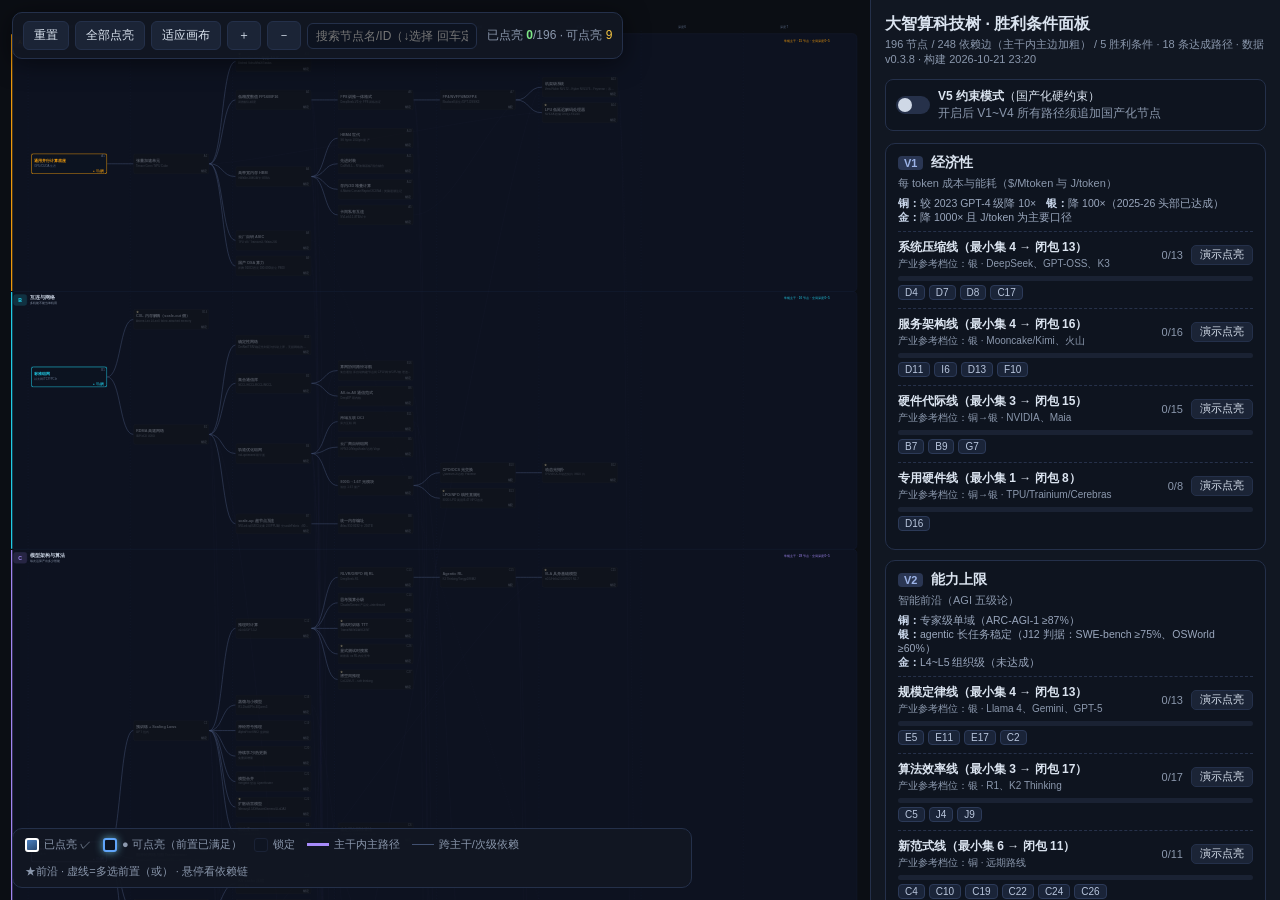
==== commit b2a5d7fd: "v0.3.8：路径导航语义修正（算网协同）+ 存储协议互通独立" ====
--- a/智算科技树-v1.0.html
+++ b/智算科技树-v1.0.html
@@ -169,8 +169,8 @@
 </div>
 <div id="nodeModal"><div class="mbox" id="mbox"></div></div>
 <div id="selftest"></div>
-<script>window.__BUILD__ = "2026-10-21 22:50";
-window.TREE_DATA = {"meta": {"version": "0.3.7", "date": "2026-10-21", "source": "智算科技树-v0.2.2.md + AI4S范式层重构 + 知识图谱 + 曙光锚点 + v0.2.5 工程与前沿缺口 + v0.2.6 平台基础能力 + v0.2.7 DeepInfer 与许愿式编程 + v0.2.8 存储网络与E主干详述", "nodeCount": 195, "trunkCount": 11, "victoryCount": 5, "pathCount": 18}, "trunks": [{"id": "A", "name": "芯片与算力硬件", "type": "常规", "question": "单点每秒每瓦能算多少"}, {"id": "B", "name": "互连与网络", "type": "常规", "question": "多机能不能当单机用"}, {"id": "C", "name": "模型架构与算法", "type": "常规", "question": "每次运算产出多少智能"}, {"id": "D", "name": "推理系统与服务", "type": "常规", "question": "服务侧效率极限在哪"}, {"id": "E", "name": "训练系统与数据", "type": "常规", "question": "万卡月训如何稳定高效"}, {"id": "F", "name": "云原生与资源调度", "type": "常规", "question": "算力能否像电力即取即用"}, {"id": "G", "name": "智算中心与能源", "type": "常规", "question": "电和热能不能供得上"}, {"id": "H", "name": "通智一体与算力网络", "type": "后发型", "question": "通与智能否当一朵云用"}, {"id": "I", "name": "存储与数据流动", "type": "常规", "question": "数据供不上还是算不动"}, {"id": "J", "name": "Agent 与应用使能", "type": "常规", "question": "模型能力能否转化为可交付任务"}, {"id": "K", "name": "科学计算范式（AI4S）", "type": "常规", "question": "云上要承载哪几类科学计算负载"}], "nodes": [{"id": "A1", "name": "通用并行计算底座", "trunk": "A", "desc": "GPU/CUDA 生态", "prereqs": [], "criteria": "主流框架默认支持", "depth": 0, "dependents": 1}, {"id": "A2", "name": "张量加速单元", "trunk": "A", "desc": "Tensor Core / NPU Cube", "prereqs": ["A1"], "criteria": "混合精度较 FP32 加速 ≥5×", "depth": 1, "dependents": 6}, {"id": "A3", "name": "低精度数值 FP16/BF16", "trunk": "A", "desc": "训推默认精度", "prereqs": ["A2"], "criteria": "训练精度损失 <0.5%", "depth": 2, "dependents": 3}, {"id": "A4", "name": "高带宽内存 HBM", "trunk": "A", "desc": "HBM3e 288GB/卡·8TB/s", "prereqs": ["A2"], "criteria": "带宽 ≥5TB/s/卡", "depth": 2, "dependents": 6}, {"id": "A5", "name": "卡间私有互连", "trunk": "A", "desc": "NVLink5 1.8TB/s/卡", "prereqs": ["A4"], "criteria": "卡间带宽 ≥8× PCIe", "depth": 3, "dependents": 1}, {"id": "A6", "name": "FP8 训推一体格式", "trunk": "A", "desc": "DeepSeek-V3 全 FP8 训练首证", "prereqs": ["A3"], "criteria": "训练近无损且推理成本降 ≥50%", "depth": 3, "dependents": 3}, {"id": "A7", "name": "FP4/NVFP4/MXFP4", "trunk": "A", "desc": "Blackwell 原生/GPT-OSS/K3", "prereqs": ["A6"], "criteria": "推理掉点 ≤1~2% 且显存减半", "depth": 4, "dependents": 2}, {"id": "A8", "name": "云厂自研 ASIC", "trunk": "A", "desc": "TPU v8 / Trainium3 / Maia 200", "prereqs": ["A2"], "criteria": "L2：自用 ≥10 万卡等效且 token/$ 优于同代 GPU", "depth": 2, "dependents": 1}, {"id": "A9", "name": "国产 DSA 算力", "trunk": "A", "desc": "昇腾 910C/思元 590-690/昆仑 P800", "prereqs": ["A2"], "criteria": "L2：推理规模商用（联动 V5）", "depth": 2, "dependents": 1}, {"id": "A10", "name": "HBM4 世代", "trunk": "A", "desc": "SK hynix 10G/pin 量产", "prereqs": ["A4"], "criteria": "单卡 ≥288GB 且 ≥10TB/s", "depth": 3, "dependents": 0}, {"id": "A11", "name": "先进封装", "trunk": "A", "desc": "CoWoS-L→R/玻璃基板/混合键合", "prereqs": ["A4"], "criteria": "大芯片量产良率可支撑", "depth": 3, "dependents": 0}, {"id": "A12", "name": "存内/3D 堆叠计算", "trunk": "A", "desc": "d-Matrix Corsair/Raptor/XCENA；类脑退潮注记", "prereqs": ["A4"], "criteria": "L1→L2：CIM 推理商用", "depth": 3, "dependents": 0}, {"id": "A13", "name": "机架级系统", "trunk": "A", "desc": "Vera Rubin NVL72→Kyber NVL576→Feynman；系统级超节点对标：CloudMatrix384（384×910C，以系统工程规模换单卡劣势）", "prereqs": ["A5", "A7", "G1"], "criteria": "单机架 ≥1EF（FP4）液冷交付", "depth": 5, "dependents": 1}, {"id": "A14", "name": "LPU 低延迟解码处理器", "trunk": "A", "frontier": true, "desc": "NVIDIA 收编 Groq LP35/40", "prereqs": ["A2", "A7"], "criteria": "L2：单流解码时延与 GPU 解耦", "depth": 5, "dependents": 1}, {"id": "A15", "name": "Transformer 专用 ASIC", "trunk": "A", "frontier": true, "desc": "Etched Sohu/MatX/Taalas", "prereqs": ["A2"], "criteria": "L1→L2：特定模型族 token/$ 优势 ≥2×", "depth": 2, "dependents": 0}, {"id": "B1", "name": "标准组网", "trunk": "B", "desc": "以太网/TCP/PCIe", "prereqs": [], "criteria": "基座", "depth": 0, "dependents": 2}, {"id": "B2", "name": "RDMA 高速网络", "trunk": "B", "desc": "IB/RoCE 400G", "prereqs": ["B1"], "criteria": "μs 级时延支撑万卡", "depth": 1, "dependents": 7}, {"id": "B3", "name": "集合通信库", "trunk": "B", "desc": "NCCL/HCCL/BCCL/MCCL", "prereqs": ["B2"], "criteria": "AllReduce 满足万卡效率", "depth": 2, "dependents": 1}, {"id": "B4", "name": "轨道优化组网", "trunk": "B", "desc": "rail-optimized 双平面", "prereqs": ["B2"], "criteria": "L2：万卡作业月级稳定", "depth": 2, "dependents": 6}, {"id": "B5", "name": "云厂商自研组网", "trunk": "B", "desc": "HPN2.0/MegaScale/谷歌 Virgo", "prereqs": ["B4"], "criteria": "L2：≥1.5 万卡商用", "depth": 3, "dependents": 0}, {"id": "B6", "name": "All-to-All 通信范式", "trunk": "B", "desc": "DeepEP 双内核", "prereqs": ["B3", "C5"], "criteria": "EP 训推计算通信重叠", "depth": 3, "dependents": 1}, {"id": "B7", "name": "scale-up 超节点互连", "trunk": "B", "desc": "NVLink 域/UEC/灵衢 2.0/PPU/曙光 scaleFabric（800G 类 IB、单子网 11 万卡）", "prereqs": ["B2"], "criteria": "域内 ≥1.8TB/s 且 ≥72 卡", "depth": 2, "dependents": 1}, {"id": "B8", "name": "统一内存编址", "trunk": "B", "desc": "Atlas 950 8192 卡 256TB", "prereqs": ["B7"], "criteria": "L2：≥千卡域内存池化", "depth": 3, "dependents": 0}, {"id": "B9", "name": "800G→1.6T 光模块", "trunk": "B", "desc": "旭创 1.6T 量产", "prereqs": ["B4"], "criteria": "1.6T 单端口功耗 ≤30W", "depth": 3, "dependents": 2}, {"id": "B10", "name": "CPO/OCS 光交换", "trunk": "B", "desc": "Quantum-X/谷歌 Palomar", "prereqs": ["B9"], "criteria": "L2：规模商用", "depth": 4, "dependents": 1}, {"id": "B11", "name": "跨域互联 DCI", "trunk": "B", "desc": "算力互联网", "prereqs": ["B4"], "criteria": "L1：跨集群协同可验证", "depth": 3, "dependents": 2}, {"id": "B12", "name": "动态光拓扑", "trunk": "B", "frontier": true, "desc": "TPUv8 OCS 动态切片 9600 片", "prereqs": ["B10"], "criteria": "L2：拓扑随作业重构", "depth": 5, "dependents": 0}, {"id": "B13", "name": "LPO/NPO 线性直驱光", "trunk": "B", "frontier": true, "desc": "800G LPO 商用/6.4T NPO 首发", "prereqs": ["B9"], "criteria": "L2：互连功耗降 ≥50%", "depth": 4, "dependents": 0}, {"id": "B14", "name": "CXL 内存解耦（scale-out 侧）", "trunk": "B", "frontier": true, "desc": "Astera Leo 2/LeoX fabric-attached memory", "prereqs": ["B1"], "criteria": "L2：跨机内存池商用", "depth": 1, "dependents": 0}, {"id": "B15", "name": "确定性网络", "trunk": "B", "desc": "DetNet/TSN/确定性时延与抖动上界，无损网络的跨域延伸——算力并网（H4/H5）与跨集群训推（E9）的跨域 SLA 底座", "prereqs": ["B2"], "criteria": "L2：跨域 P99.9 时延抖动上界可承诺", "depth": 2, "dependents": 0}, {"id": "C1", "name": "Transformer 基石", "trunk": "C", "desc": "自注意力", "prereqs": [], "criteria": "—", "depth": 0, "dependents": 4}, {"id": "C2", "name": "预训练 + Scaling Laws", "trunk": "C", "desc": "GPT 范式", "prereqs": ["C1"], "criteria": "规模外推误差 <5%", "depth": 1, "dependents": 9}, {"id": "C3", "name": "注意力高效化", "trunk": "C", "desc": "GQA→MLA（KV 压缩 93%）", "prereqs": ["C1"], "criteria": "KV 降幅 ≥8× 近无损", "depth": 1, "dependents": 3}, {"id": "C4", "name": "线性/混合注意力", "trunk": "C", "desc": "Kimi Linear/Qwen3-Next/M3", "prereqs": ["C3"], "criteria": "L3：旗舰量产，长序列成本降 ≥50%", "depth": 2, "dependents": 0}, {"id": "C5", "name": "细粒度 MoE", "trunk": "C", "desc": "V3/Llama4/K2-K3", "prereqs": ["C2"], "criteria": "万亿激活 <5% 成本同降", "depth": 2, "dependents": 4}, {"id": "C6", "name": "稳定万亿训练算法", "trunk": "C", "desc": "无辅助损失均衡+MuonClip", "prereqs": ["C5"], "criteria": "万亿 token 零 spike", "depth": 3, "dependents": 0}, {"id": "C7", "name": "长上下文 1M+", "trunk": "C", "desc": "Gemini/K3/V4.1", "prereqs": ["C3"], "criteria": "1M 可用且成本可控", "depth": 2, "dependents": 1}, {"id": "C8", "name": "原生稀疏注意力", "trunk": "C", "desc": "NSA→DSA 训推一体（API -50%）", "prereqs": ["C7"], "criteria": "L3：训推一体稀疏化商用", "depth": 3, "dependents": 0}, {"id": "C9", "name": "原生多模态统一", "trunk": "C", "desc": "GPT-4o/GPT-5/Qwen-Omni", "prereqs": ["C1"], "criteria": "any-to-any 单模型", "depth": 1, "dependents": 4}, {"id": "C10", "name": "世界模型", "trunk": "C", "desc": "Genie3/V-JEPA2", "prereqs": ["C9"], "criteria": "L2：可交互商用", "depth": 2, "dependents": 0}, {"id": "C11", "name": "视频生成架构", "trunk": "C", "desc": "Veo3/Sora2", "prereqs": ["C9"], "criteria": "商用音画同步", "depth": 2, "dependents": 0}, {"id": "C12", "name": "推理时计算", "trunk": "C", "desc": "o1/o3/GPT-5.2", "prereqs": ["C2"], "criteria": "ARC 类跃升 ≥30 分", "depth": 2, "dependents": 5}, {"id": "C13", "name": "RLVR/GRPO 纯 RL", "trunk": "C", "desc": "DeepSeek-R1", "prereqs": ["C12"], "criteria": "纯 RL 达推理模型水平", "depth": 3, "dependents": 1}, {"id": "C14", "name": "思考预算分级", "trunk": "C", "desc": "Claude/Gemini 产品化+interleaved", "prereqs": ["C12"], "criteria": "多档成本曲线", "depth": 3, "dependents": 0}, {"id": "C15", "name": "Agentic RL", "trunk": "C", "desc": "K2 Thinking/TongyiDR/M2", "prereqs": ["C13"], "criteria": "L2：≥20 步长任务稳定", "depth": 4, "dependents": 3}, {"id": "C16", "name": "蒸馏与小模型", "trunk": "C", "desc": "R1-Distill/Phi-4/Qwen3", "prereqs": ["C2"], "criteria": "3B≈GPT-3.5（已达成）", "depth": 2, "dependents": 2}, {"id": "C17", "name": "量化压缩", "trunk": "C", "desc": "FP8/W4；FP4 主流 L3", "prereqs": ["A6"], "criteria": "掉点 ≤1~2% 占用减半", "depth": 4, "dependents": 2}, {"id": "C18", "name": "KV cache 压缩", "trunk": "C", "desc": "KIVI 2bit", "prereqs": ["C3"], "criteria": "长上下文显存降 ≥4×", "depth": 2, "dependents": 0}, {"id": "C19", "name": "神经符号推理", "trunk": "C", "desc": "AlphaProof IMO 金牌级", "prereqs": ["C2"], "criteria": "L2：金牌水平", "depth": 2, "dependents": 0}, {"id": "C20", "name": "持续学习/热更新", "trunk": "C", "desc": "免重训增量", "prereqs": ["C2"], "criteria": "L1：不掉点", "depth": 2, "dependents": 0}, {"id": "C21", "name": "模型合并", "trunk": "C", "desc": "mergekit 登顶 OpenRouter", "prereqs": ["C2"], "criteria": "L2：登公开榜首", "depth": 2, "dependents": 0}, {"id": "C22", "name": "扩散语言模型", "trunk": "C", "frontier": true, "desc": "Mercury2.5/DiffusionGemma/LLaDA2", "prereqs": ["C2"], "criteria": "L2：并行解码 ≥3× AR", "depth": 2, "dependents": 0}, {"id": "C23", "name": "三元/原生低比特网络", "trunk": "C", "frontier": true, "desc": "BitNet 2B4T/CAT-Q/ScaleQ", "prereqs": ["C17"], "criteria": "L1→L2：≥40B 或 PTQ ≤2%", "depth": 5, "dependents": 0}, {"id": "C24", "name": "测试时训练 TTT", "trunk": "C", "frontier": true, "desc": "Titans/MEM1/ASCENT", "prereqs": ["C12"], "criteria": "L1：研究前沿", "depth": 3, "dependents": 0}, {"id": "C25", "name": "VLA 具身基础模型", "trunk": "C", "frontier": true, "desc": "π0.5/Helix2.5/GR00T N1.7", "prereqs": ["C9", "C15"], "criteria": "L2：真机零样本", "depth": 5, "dependents": 0}, {"id": "C26", "name": "显式测试时搜索", "trunk": "C", "frontier": true, "desc": "树搜索 vs RL 内化竞争", "prereqs": ["C12"], "criteria": "L1→L2", "depth": 3, "dependents": 0}, {"id": "C27", "name": "潜空间推理", "trunk": "C", "frontier": true, "desc": "CoCONUT→soft thinking", "prereqs": ["C12"], "criteria": "L1", "depth": 3, "dependents": 0}, {"id": "C28", "name": "图神经网络与图 Transformer", "trunk": "C", "desc": "GraphCast/Graphormer/GNN——时空预测、分子图、图结构数据范式", "prereqs": ["C1"], "criteria": "L2：图任务基准 SOTA 且规模商用", "depth": 1, "dependents": 1}, {"id": "D1", "name": "算子融合与 Kernel", "trunk": "D", "desc": "FA-3/FA-4/FlashInfer/DeepGEMM", "prereqs": ["A3"], "criteria": "峰值利用率 ≥70%", "depth": 3, "dependents": 5}, {"id": "D2", "name": "推理编译", "trunk": "D", "desc": "TRT-LLM/torch.compile/xLLM", "prereqs": ["D1"], "criteria": "吞吐 ≥1.5×", "depth": 4, "dependents": 1}, {"id": "D3", "name": "连续批处理", "trunk": "D", "desc": "Orca", "prereqs": [], "criteria": "吞吐 2~10×", "depth": 0, "dependents": 1}, {"id": "D4", "name": "分页 KV 管理", "trunk": "D", "desc": "PagedAttention", "prereqs": ["D3"], "criteria": "碎片 <4%", "depth": 1, "dependents": 4}, {"id": "D5", "name": "前缀树缓存", "trunk": "D", "desc": "RadixAttention", "prereqs": ["D4"], "criteria": "多轮命中 ≥2×", "depth": 2, "dependents": 1}, {"id": "D6", "name": "多卡并行服务化", "trunk": "D", "desc": "TP/PP serving", "prereqs": ["D1"], "criteria": "TPOT 20~100ms 达标", "depth": 4, "dependents": 1}, {"id": "D7", "name": "投机解码", "trunk": "D", "desc": "EAGLE-3", "prereqs": ["D1"], "criteria": "接受长度 >3 加速 ≥2×", "depth": 4, "dependents": 0}, {"id": "D8", "name": "原生 MTP", "trunk": "D", "desc": "DeepSeek MTP 生产 1.8×", "prereqs": ["C5"], "criteria": "decode ≥1.8×", "depth": 3, "dependents": 0}, {"id": "D9", "name": "PD 分离", "trunk": "D", "desc": "DistServe/Mooncake/火山", "prereqs": ["D4", "B2"], "criteria": "goodput ≥2×", "depth": 2, "dependents": 4}, {"id": "D10", "name": "KV 传输与分层 offload", "trunk": "D", "desc": "NIXL/LMCache/Dynamo/vRDMA", "prereqs": ["D9", "B2"], "criteria": "不占算力卡，读价 ≤0.1×", "depth": 3, "dependents": 2}, {"id": "D11", "name": "KV 全局池化", "trunk": "D", "desc": "Mooncake Store 多芯适配", "prereqs": ["D10"], "criteria": "L2：全局命中 >50%", "depth": 4, "dependents": 0}, {"id": "D12", "name": "专家并行 serving", "trunk": "D", "desc": "DeepEP/wide-EP", "prereqs": ["C5", "B6"], "criteria": "万亿 MoE 生产", "depth": 4, "dependents": 2}, {"id": "D13", "name": "SLO 感知调度", "trunk": "D", "desc": "TTFT/TPOT 双 SLO", "prereqs": ["D9"], "criteria": "≥90% 请求达标", "depth": 3, "dependents": 5}, {"id": "D14", "name": "Agent 化服务（引擎侧）", "trunk": "D", "desc": "会话亲和/KV 持久化/缓存计费/Strata", "prereqs": ["D5"], "criteria": "读价 ≤0.1× 且 P99 达标", "depth": 3, "dependents": 3}, {"id": "D15", "name": "Serverless 推理", "trunk": "D", "desc": "Modal 百万 VM 沙箱", "prereqs": ["D13"], "criteria": "秒级冷启动", "depth": 4, "dependents": 0}, {"id": "D16", "name": "专用低延迟架构", "trunk": "D", "desc": "Cerebras/Groq（历史锚点）", "prereqs": [], "prereqsAny": [["A8"], ["A14"]], "criteria": "单流 ≥400 t/s", "depth": 6, "dependents": 0}, {"id": "D17", "name": "引擎工程化/国产引擎", "trunk": "D", "desc": "vLLM v0.31/SGLang/EndStream；DeepInfer（DeepSeek 生产引擎 2026.10 开源：异步零开销批调度、DSpark 置信度投机验证、EPLB，SM100+昇腾 950 双平台，基于 vLLM 构建）", "prereqs": ["D4"], "criteria": "L2：生产级规模采用", "depth": 2, "dependents": 4}, {"id": "D18", "name": "端侧运行时", "trunk": "D", "desc": "llama.cpp/MLX/QNN", "prereqs": ["C17"], "criteria": "端侧 7B+ 可用", "depth": 5, "dependents": 0}, {"id": "D19", "name": "Token 工厂/Neocloud", "trunk": "D", "desc": "CoreWeave/Lambda/智算云", "prereqs": ["D13", "G3"], "criteria": "L2：token 口径营收", "depth": 4, "dependents": 0}, {"id": "D20", "name": "异步并行架构", "trunk": "D", "frontier": true, "desc": "V3.2 async TP/DP/PIPEMORPH（DeepInfer 开源生产化：零开销异步批调度器）", "prereqs": ["D6", "E3"], "criteria": "L2：生产部署", "depth": 5, "dependents": 0}, {"id": "D21", "name": "弹性专家放置与 offload", "trunk": "D", "frontier": true, "desc": "KTransformers/Kairox/EPLB", "prereqs": ["D12"], "criteria": "L2：混合内存推理", "depth": 5, "dependents": 0}, {"id": "D22", "name": "智能模型路由/级联", "trunk": "D", "frontier": true, "desc": "Dynamo router/OpenRouter", "prereqs": ["D13"], "criteria": "L3：动态路由生产化", "depth": 4, "dependents": 0}, {"id": "D23", "name": "Multi-LoRA 多租推理", "trunk": "D", "frontier": true, "desc": "vLLM multi-LoRA/DroidSpeak", "prereqs": ["D4", "F6"], "criteria": "L3：生产标配", "depth": 4, "dependents": 0}, {"id": "D24", "name": "Agent 原生 serving 调度", "trunk": "D", "frontier": true, "desc": "Pie/Murakkab/AIOS", "prereqs": ["D14", "J3"], "criteria": "L1：研究前沿", "depth": 5, "dependents": 0}, {"id": "E1", "name": "数据并行", "trunk": "E", "desc": "数据并行：模型复制多卡、各卡处理不同数据分片、梯度经 AllReduce 同步（PyTorch DDP）", "prereqs": [], "criteria": "—", "depth": 0, "dependents": 1}, {"id": "E2", "name": "显存优化", "trunk": "E", "desc": "显存优化：优化器状态/梯度/参数按三级切分到多卡削平显存墙（DeepSpeed ZeRO、PyTorch FSDP）", "prereqs": ["E1"], "criteria": "显存 1/N 分片", "depth": 1, "dependents": 1}, {"id": "E3", "name": "多维并行", "trunk": "E", "desc": "多维并行：TP/PP/DP/CP/EP 多维组合切分千亿~万亿模型（Megatron 系五维并行），千卡扩展效率 ≥85%", "prereqs": ["E2"], "criteria": "千卡扩展 ≥85%", "depth": 2, "dependents": 4}, {"id": "E4", "name": "FP8 训练工程", "trunk": "E", "desc": "FP8 训练工程：全 FP8 混合精度的缩放策略与数值稳定工程（DeepSeek-V3 278.8 万 GPU 时首证）", "prereqs": ["A6", "E3"], "criteria": "近无损成本降 ≥50%", "depth": 4, "dependents": 0}, {"id": "E5", "name": "万卡集群工程", "trunk": "E", "desc": "万卡集群工程：万卡级训练的稳定性与效率工程，MFU ≥40% 为门槛、≥55% 为标杆（字节 MegaScale、xAI Colossus 十万卡单集群）", "prereqs": ["E3", "B4"], "criteria": "L2：MFU ≥40%；L3：≥55%", "depth": 3, "dependents": 2}, {"id": "E6", "name": "checkpoint 快速存取", "trunk": "E", "desc": "checkpoint 快速存取：高频异步快照与并行读写，故障后分钟级恢复（Kimi 5min 级、Checkmate）", "prereqs": ["E5", "I5"], "criteria": "间隔 ≤15min，恢复 P50 <15min", "depth": 4, "dependents": 1}, {"id": "E7", "name": "训练容错自愈", "trunk": "E", "desc": "训练容错自愈：坏卡检测、SDC 硅差错纠与任务自动迁移续训（Llama3.1 54 天 466 次中断自愈；L2 可用率 ≥98%）", "prereqs": ["E6"], "criteria": "L2 ≥98%；L3 ≥99.5%", "depth": 5, "dependents": 2}, {"id": "E8", "name": "loss spike 治理", "trunk": "E", "desc": "loss spike 治理：异常尖峰的检测-回滚-优化器调参闭环，支撑万亿 token 零 spike（Muon 系优化器）", "prereqs": ["E7"], "criteria": "万亿零 spike", "depth": 6, "dependents": 0}, {"id": "E9", "name": "去中心化/跨集群训练", "trunk": "E", "desc": "去中心化/跨集群训练：跨地域多集群协同训练，容忍异构算力与公网时延（INTELLECT-2、Di-PS 9 集群）", "prereqs": ["E5"], "criteria": "L2：运营级", "depth": 4, "dependents": 0}, {"id": "E10", "name": "PB 级数据管线", "trunk": "E", "desc": "PB 级数据管线：采集-清洗-去重-配比的工业化数据流水线（FineWeb-Edu 15T token 基准）", "prereqs": ["I1"], "criteria": "≥10T 去重清洗", "depth": 1, "dependents": 5}, {"id": "E11", "name": "合成数据工厂", "trunk": "E", "desc": "合成数据工厂：用强模型批量生成训练数据，合成占比 ≥50% 且能力不掉点（Nemotron-CC、Phi-4）", "prereqs": ["E10"], "criteria": "L2：合成 ≥50% 不降", "depth": 2, "dependents": 1}, {"id": "E12", "name": "数据质量评估", "trunk": "E", "desc": "数据质量评估：可计算的数据质量度量与分级筛选，质量分与模型能力强相关（DCLM 分级体系）", "prereqs": ["E10"], "criteria": "质量-能力相关", "depth": 2, "dependents": 0}, {"id": "E13", "name": "多模态数据联合", "trunk": "E", "desc": "多模态数据联合：图文音视频联合清洗与交错配比，扩模态不引起退化（K2.5/K3 数据管线）", "prereqs": ["E10"], "criteria": "无模态退化", "depth": 2, "dependents": 1}, {"id": "E14", "name": "RL 基础设施", "trunk": "E", "desc": "RL 基础设施：rollout 生成与训练步完全解耦的全异步 RL 训练栈（veRL/AReaL，2026 顶会 RL 系统学）", "prereqs": ["E3", "D12"], "criteria": "全异步 rollout 解耦", "depth": 5, "dependents": 2}, {"id": "E15", "name": "训推一体 rollout", "trunk": "E", "desc": "训推一体 rollout：RL 采样直接复用推理引擎（vLLM/SGLang），训练采样与在线服务同构提效", "prereqs": ["E14", "D17"], "criteria": "弹性复用", "depth": 6, "dependents": 0}, {"id": "E16", "name": "数据飞轮", "trunk": "E", "desc": "数据飞轮：线上反馈回流构造自我改进闭环（self-improving，MiMo 类实践）", "prereqs": ["E11", "C15"], "criteria": "L1：闭环可验证", "depth": 5, "dependents": 1}, {"id": "E17", "name": "Mid-training 中期训练", "trunk": "E", "frontier": true, "desc": "Mid-training 中期训练：预训练与后训练之间的能力注入阶段（ERNIE 首倡、Qwen 轨迹汤管线）", "prereqs": ["E10"], "criteria": "L2→L3：标准阶段", "depth": 2, "dependents": 0}, {"id": "E18", "name": "RL 环境工厂", "trunk": "E", "frontier": true, "desc": "RL 环境工厂：可验证奖励环境的批量生产与并行供给，从 200 到 2 万并行环境（genrl）", "prereqs": ["E14"], "criteria": "L2：万级稳定供数", "depth": 6, "dependents": 0}, {"id": "F1", "name": "容器化基座", "trunk": "F", "sub": "资源抽象", "desc": "OCI/Docker/K8s", "prereqs": [], "criteria": "标准化交付", "depth": 0, "dependents": 6}, {"id": "F2", "name": "GPU 设备接入", "trunk": "F", "sub": "资源抽象", "desc": "Device Plugin/Operator", "prereqs": ["F1"], "criteria": "GPU 原生", "depth": 1, "dependents": 5}, {"id": "F3", "name": "DRA 动态资源分配", "trunk": "F", "sub": "资源抽象", "desc": "1.34 GA→1.37 演进", "prereqs": ["F2"], "criteria": "异构一等公民", "depth": 2, "dependents": 1}, {"id": "F4", "name": "异构统一运行时", "trunk": "F", "sub": "资源抽象", "desc": "CUDA/NPU 统一编排", "prereqs": ["F2"], "criteria": "国产零改造（L2）", "depth": 2, "dependents": 2}, {"id": "F5", "name": "GPU 硬切分", "trunk": "F", "sub": "共享池化", "desc": "MIG/MPS", "prereqs": ["F2"], "criteria": "≤1/8 卡且隔离", "depth": 2, "dependents": 1}, {"id": "F6", "name": "vGPU/算力虚拟化", "trunk": "F", "sub": "共享池化", "desc": "HAMi", "prereqs": ["F5"], "criteria": "密度 ≥3×", "depth": 3, "dependents": 4}, {"id": "F7", "name": "GPU 池化远端调用", "trunk": "F", "sub": "共享池化", "desc": "Run:ai/OrionX", "prereqs": ["F6"], "criteria": "利用率 +2×", "depth": 4, "dependents": 0}, {"id": "F8", "name": "Gang 训练调度", "trunk": "F", "sub": "调度", "desc": "Volcano/LWS", "prereqs": ["F1"], "criteria": "千卡秒级", "depth": 1, "dependents": 3}, {"id": "F9", "name": "拓扑感知调度", "trunk": "F", "sub": "调度", "desc": "亲和/NUMA/链路", "prereqs": ["F3", "B4"], "criteria": "+≥10%", "depth": 3, "dependents": 1}, {"id": "F10", "name": "训推潮汐混部", "trunk": "F", "sub": "调度", "desc": "错峰复用", "prereqs": ["F8", "D17"], "criteria": "L2：利用率 ≥70%", "depth": 3, "dependents": 3}, {"id": "F11", "name": "任务编排标准", "trunk": "F", "sub": "调度", "desc": "TrainingJob v2/KubeRay", "prereqs": ["F8"], "criteria": "框架无关", "depth": 2, "dependents": 1}, {"id": "F12", "name": "全局/跨域调度", "trunk": "F", "sub": "调度", "desc": "多集群视图", "prereqs": ["F10"], "criteria": "L1：协同可验证", "depth": 4, "dependents": 2}, {"id": "F13", "name": "多态计量计费", "trunk": "F", "sub": "运营", "desc": "秒级/卡时/token", "prereqs": ["F6"], "criteria": "三口径", "depth": 4, "dependents": 4}, {"id": "F14", "name": "MaaS 平台", "trunk": "F", "sub": "运营", "desc": "火山 16.4T/百炼/Bedrock", "prereqs": ["F13", "D17"], "criteria": "日 token 万亿级", "depth": 5, "dependents": 4}, {"id": "F15", "name": "多租隔离", "trunk": "F", "sub": "运营", "desc": "配额/隔离", "prereqs": ["F6"], "criteria": "可验证", "depth": 4, "dependents": 0}, {"id": "F16", "name": "GPU 深度可观测", "trunk": "F", "sub": "运营", "desc": "DCGM/eBPF", "prereqs": ["F2"], "criteria": "开销 <5%", "depth": 2, "dependents": 5}, {"id": "F17", "name": "AIOps 自愈", "trunk": "F", "sub": "运营", "desc": "DLRover 千卡", "prereqs": ["F16", "E7"], "criteria": "L3：零人工", "depth": 6, "dependents": 1}, {"id": "F18", "name": "机密计算 TEE", "trunk": "F", "sub": "安全可信", "desc": "CC-mode/Secure AI", "prereqs": ["A4"], "criteria": "L2：全链路可信", "depth": 3, "dependents": 1}, {"id": "F19", "name": "机密容器与合规", "trunk": "F", "sub": "安全可信", "desc": "CoCo", "prereqs": ["F18"], "criteria": "生产合规", "depth": 4, "dependents": 0}, {"id": "F20", "name": "推理网关与 K8s 编排标准", "trunk": "F", "sub": "推理编排标准", "frontier": true, "desc": "GIE v1.0 GA/llm-d", "prereqs": ["F13", "D13"], "criteria": "L2→L3：推理一等公民", "depth": 5, "dependents": 0}, {"id": "G1", "name": "冷板液冷", "trunk": "G", "desc": "NVL72 120kW 必须", "prereqs": [], "criteria": "≥100kW 且 PUE ≤1.25", "depth": 0, "dependents": 7}, {"id": "G2", "name": "800VDC 供电", "trunk": "G", "desc": "Kyber 配套", "prereqs": ["G1"], "criteria": "≥600kW 直流", "depth": 1, "dependents": 0}, {"id": "G3", "name": "GW 级园区", "trunk": "G", "desc": "Colossus2 23 万卡/Stargate", "prereqs": ["G1"], "criteria": "L2：10 万卡交付", "depth": 1, "dependents": 3}, {"id": "G4", "name": "核电/新能源 PPA", "trunk": "G", "desc": "三里岛 835MW/Constellation-亚马逊", "prereqs": ["G3"], "criteria": "GW 级 20 年", "depth": 2, "dependents": 1}, {"id": "G5", "name": "极致 PUE", "trunk": "G", "desc": "枢纽 ≤1.25；余热/光储直柔延伸", "prereqs": ["G1"], "criteria": "L2 ≤1.15；L3 ≤1.1", "depth": 1, "dependents": 0}, {"id": "G6", "name": "浸没/相变冷却", "trunk": "G", "desc": "≥150kW/架", "prereqs": ["G1"], "criteria": "L1~L2", "depth": 1, "dependents": 0}, {"id": "G7", "name": "端到端能效口径", "trunk": "G", "desc": "tokens/MW", "prereqs": ["G1", "A13"], "criteria": "L2：口径切换", "depth": 6, "dependents": 0}, {"id": "G8", "name": "聚变与 SMR 前沿电源", "trunk": "G", "frontier": true, "desc": "Helion Polaris/BWRX-300", "prereqs": ["G4"], "criteria": "L1→L2：MW 级并网", "depth": 3, "dependents": 0}, {"id": "H1", "name": "一云多芯统一资源池", "trunk": "H", "desc": "百舸 5.0 多芯混训", "prereqs": ["F4", "A9"], "criteria": "≥3 类国产芯片", "depth": 3, "dependents": 0}, {"id": "H2", "name": "通智统一调度/算网大脑", "trunk": "H", "desc": "移动/息壤五位一体", "prereqs": ["F8", "F9"], "criteria": "三类算力统一", "depth": 4, "dependents": 1}, {"id": "H3", "name": "离在线通智混部", "trunk": "H", "desc": "阿里/火山", "prereqs": ["F10"], "criteria": "20%→40%+", "depth": 4, "dependents": 0}, {"id": "H4", "name": "算力并网与算力互联网", "trunk": "H", "desc": "息壤/试验网/TokenHub/国家超算互联网（曙光智算旗舰店）", "prereqs": ["H2", "B11", "F13"], "criteria": "EFLOPS 级", "depth": 5, "dependents": 0}, {"id": "H5", "name": "通智互联网络", "trunk": "H", "desc": "枢纽 400G 无损", "prereqs": ["B11"], "criteria": "≤20ms", "depth": 4, "dependents": 0}, {"id": "H6", "name": "CPU-GPU 异构协同", "trunk": "H", "desc": "Dynamo offload", "prereqs": ["F4", "D17"], "criteria": "预处理零占用", "depth": 3, "dependents": 0}, {"id": "H7", "name": "算电协同", "trunk": "H", "desc": "绿电错峰", "prereqs": ["G3", "F10"], "criteria": "电价参与调度", "depth": 4, "dependents": 0}, {"id": "H8", "name": "AI 原生融合服务（外延）", "trunk": "H", "desc": "DB+AI/大数据+AI", "prereqs": ["F14"], "criteria": "生产商用", "depth": 6, "dependents": 0}, {"id": "I1", "name": "对象存储数据湖", "trunk": "I", "desc": "S3/OSS EB 级", "prereqs": [], "criteria": "EB/11 个 9", "depth": 0, "dependents": 6}, {"id": "I2", "name": "高性能并行文件系统", "trunk": "I", "desc": "Lustre/CPFS/HFS", "prereqs": ["I1"], "criteria": "TB/s 百万 IOPS", "depth": 1, "dependents": 5}, {"id": "I3", "name": "分布式缓存层", "trunk": "I", "desc": "Alluxio/JuiceFS", "prereqs": ["I2"], "criteria": "启动 ≥5×", "depth": 2, "dependents": 1}, {"id": "I4", "name": "GPUDirect Storage", "trunk": "I", "desc": "NVMe 直通", "prereqs": ["I2"], "criteria": "带宽 2~8×", "depth": 2, "dependents": 0}, {"id": "I5", "name": "Checkpoint 并行写", "trunk": "I", "desc": "WEKA/DDN", "prereqs": ["I2"], "criteria": "10TB ≤2min", "depth": 2, "dependents": 1}, {"id": "I6", "name": "KV Cache 分层存储", "trunk": "I", "desc": "Mooncake Store/LMCache", "prereqs": ["I3", "D10"], "criteria": "命中 ≥75% ms 级", "depth": 4, "dependents": 0}, {"id": "I7", "name": "权重/镜像 P2P 分发", "trunk": "I", "desc": "Dragonfly/Xet", "prereqs": ["I1"], "criteria": "≥10GB/s", "depth": 1, "dependents": 0}, {"id": "I8", "name": "多模态大对象存储", "trunk": "I", "desc": "视频高吞吐", "prereqs": ["I1", "E13"], "criteria": "不打满 GPU", "depth": 3, "dependents": 0}, {"id": "I9", "name": "向量数据库", "trunk": "I", "desc": "Milvus3.0/Lakebase", "prereqs": ["I1"], "criteria": "P99 <100ms（J4/J8 强依赖）", "depth": 1, "dependents": 3}, {"id": "I10", "name": "数据编排与 CSI 亲和", "trunk": "I", "desc": "数据跟随算力", "prereqs": ["I2", "F2"], "criteria": "预取联动", "depth": 2, "dependents": 0}, {"id": "I11", "name": "图数据库", "trunk": "I", "desc": "Neo4j/NebulaGraph/JanusGraph，十亿边级图存储", "prereqs": ["I1"], "criteria": "十亿边规模 P99 秒级查询", "depth": 1, "dependents": 1}, {"id": "J1", "name": "工具调用标准化", "trunk": "J", "desc": "函数调用→MCP 工具", "prereqs": ["C2"], "criteria": "原生支持", "depth": 2, "dependents": 1}, {"id": "J2", "name": "Agent 互操作协议", "trunk": "J", "desc": "MCP 2026.7 扩展体系/A2A（Linux Foundation 治理；A2A 管 agent 间协作、MCP 管 agent-工具）", "prereqs": ["J1"], "criteria": "事实标准中立治理", "depth": 3, "dependents": 3}, {"id": "J3", "name": "Agent 编排框架", "trunk": "J", "desc": "LangGraph/Agent SDK", "prereqs": ["J2", "D14"], "criteria": "生产级", "depth": 4, "dependents": 9}, {"id": "J4", "name": "多智能体系统", "trunk": "J", "desc": "subagent/DeepResearch", "prereqs": ["J3", "C15", "I9"], "criteria": "≥20 步稳定", "depth": 5, "dependents": 1}, {"id": "J5", "name": "国内 Agent 平台", "trunk": "J", "desc": "Coze/AgentScope", "prereqs": ["J3", "F14"], "criteria": "规模商用", "depth": 6, "dependents": 0}, {"id": "J6", "name": "代码执行沙箱", "trunk": "J", "desc": "E2B/Daytona/K8s AgentSandbox", "prereqs": ["F1"], "criteria": "<150ms 快照 fork", "depth": 1, "dependents": 3}, {"id": "J7", "name": "Computer/Browser Use", "trunk": "J", "desc": "computer use/OSWorld", "prereqs": ["C9", "J6"], "criteria": "≥60%", "depth": 2, "dependents": 0}, {"id": "J8", "name": "Agent 记忆层", "trunk": "J", "desc": "Mem0/memory tool/sleep-time；知识图谱为结构化长期记忆形态", "prereqs": ["J3", "I9"], "criteria": "成本 -3~4×", "depth": 5, "dependents": 0}, {"id": "J9", "name": "上下文工程", "trunk": "J", "desc": "compaction/JIT/rot", "prereqs": ["J3", "D14"], "criteria": "token -84%", "depth": 5, "dependents": 2}, {"id": "J10", "name": "Agentic 编码规模化", "trunk": "J", "desc": "Claude Code/Cursor", "prereqs": ["J6", "J9"], "criteria": "生产 ARR", "depth": 6, "dependents": 1}, {"id": "J11", "name": "Agent 可观测与评估", "trunk": "J", "desc": "OTel GenAI/LangSmith", "prereqs": ["F16", "J3"], "criteria": "全链路 tracing", "depth": 5, "dependents": 1}, {"id": "J12", "name": "Agent 任务基准", "trunk": "J", "desc": "SWE-bench/tau/OSWorld", "prereqs": ["J4"], "criteria": "≥75%（V2 银档判据）", "depth": 6, "dependents": 0}, {"id": "J13", "name": "Agent 安全", "trunk": "J", "desc": "OWASP 2026/ACS", "prereqs": ["J2", "J6"], "criteria": "注入防御生产", "depth": 4, "dependents": 0}, {"id": "J14", "name": "Agent 经济与支付", "trunk": "J", "frontier": true, "desc": "x402 基金会", "prereqs": ["J2"], "criteria": "支付 L2/身份 L1", "depth": 4, "dependents": 0}, {"id": "J15", "name": "GraphRAG 与知识图谱", "trunk": "J", "desc": "GraphRAG/LightRAG/HippoRAG；KG 构建（实体抽取/知识融合/本体）+图检索", "prereqs": ["J3", "I9", "I11"], "criteria": "L2：检索质量较向量 RAG 提升 ≥20%", "depth": 5, "dependents": 0}, {"id": "K1", "name": "PINN 物理信息神经网络", "trunk": "K", "desc": "物理方程作软约束损失的求解范式", "profile": "训练负载、二阶优化、收敛敏感", "prereqs": ["C2"], "criteria": "L2：求解精度可比基准求解器", "depth": 2, "dependents": 1}, {"id": "K2", "name": "神经算子与代理模型", "trunk": "K", "desc": "FNO/DeepONet 学习函数空间映射（PhysicsNeMo 产品化）", "profile": "训练+推理混合、数据驱动", "prereqs": ["K1"], "criteria": "L2：仿真加速 ≥100× 且精度可验证", "depth": 3, "dependents": 1}, {"id": "K3", "name": "机器学习势函数", "trunk": "K", "desc": "DeePMD/MACE/Allegro 替代 DFT 力计算", "profile": "中小模型训练+高吞吐推理", "prereqs": ["C16", "K5"], "criteria": "L2：MD 加速 ≥100×（相对 DFT 力计算）", "depth": 5, "dependents": 0}, {"id": "K4", "name": "分子动力学 MD", "trunk": "K", "desc": "GROMACS/AMBER/LAMMPS", "profile": "通信密集强扩展、FP32/FP64 混合", "prereqs": ["K9"], "criteria": "L2：GPU 加速 ≥10× 且精度无损", "depth": 4, "dependents": 0}, {"id": "K5", "name": "第一性原理/量子化学", "trunk": "K", "desc": "VASP/QE/Gaussian（DFT，平面波+对角化）", "profile": "FP64 敏感、内存带宽、中小规模强扩展", "prereqs": ["K9"], "criteria": "L2：主流软件栈 GPU 原生适配", "depth": 4, "dependents": 1}, {"id": "K6", "name": "CFD 与多物理场耦合", "trunk": "K", "desc": "OpenFOAM/多尺度耦合；EDA 仿真同类负载（注记：Cerebrus/DSO.ai 数百流片）", "profile": "网格 IO 大、隐式求解通信密集", "prereqs": ["K9"], "criteria": "L2：工业级网格生产求解", "depth": 4, "dependents": 0}, {"id": "K7", "name": "气象海洋模式与 AI 预报", "trunk": "K", "desc": "WRF/MPAS/IFS + AI 预报混合（注记：盘古/GraphCast/AIFS 业务化、能耗 1/1000）", "profile": "时效性强、IO 吞吐大、AI 与数值同池", "prereqs": ["K9", "C28"], "criteria": "L3：AI 预报业务化且超数值模式", "depth": 4, "dependents": 1}, {"id": "K8", "name": "蒙特卡洛与不确定性量化", "trunk": "K", "desc": "采样/UQ/贝叶斯推断", "profile": "吞吐型弱扩展、检查点频繁", "prereqs": [], "criteria": "L2：万级并发采样任务", "depth": 0, "dependents": 0}, {"id": "K9", "name": "FP64 GEMM 与科学线性代数", "trunk": "K", "desc": "BLAS/LAPACK/ScaLAPACK/SLATE/cuSOLVER、混合精度迭代细化（El Capitan 1.81EF FP64；曙光 C86 向量+DTK rocBLAS）", "profile": "FP64 峰值占比高、拓扑敏感", "prereqs": ["A3"], "criteria": "L3：FP64 峰值利用率 ≥70%", "depth": 3, "dependents": 4}, {"id": "K10", "name": "生成式结构设计", "trunk": "K", "desc": "蛋白/分子/材料生成（扩散/流匹配）；注记：AlphaFold3/MatterGen/GNoME/英矽 III 期", "profile": "大模型训练+推理", "prereqs": ["C16"], "criteria": "L2：预测-合成验证闭环", "depth": 3, "dependents": 0}, {"id": "K11", "name": "科学大模型与 LLM4S", "trunk": "K", "frontier": true, "desc": "文献挖掘/假设生成/科学问答；注记：co-scientist/AI Scientist/书生 S2", "profile": "RAG+知识图谱负载", "prereqs": ["J3", "E10"], "criteria": "L1：方法层可复现", "depth": 5, "dependents": 0}, {"id": "K12", "name": "HPC-AI 融合集群", "trunk": "K", "desc": "FP64+低精度同池、Slurm+K8s 双栈、单集群训推+仿真全周期（国内标杆：曙光 5A 智算中心、scaleX40 无线缆超节点 40 卡 28PF FP8、6 万卡 AI4S 集群）", "profile": "异构同池、双调度器并存", "prereqs": ["A4", "B4"], "criteria": "L2：仿真+训练同集群调度（曙光实证）", "depth": 3, "dependents": 0}, {"id": "K13", "name": "科学软件栈与算子库", "trunk": "K", "desc": "PhysicsNeMo/cuTENSOR/HPC 编译（注记：cuLitho 40~60×；曙光 DTK+400+ 模型适配）", "profile": "算子覆盖度、编译优化", "prereqs": ["D1"], "criteria": "L2：主流科学栈 GPU/DCU 原生", "depth": 4, "dependents": 0}, {"id": "K14", "name": "科学数据与工作流", "trunk": "K", "desc": "并行 IO/海量小文件/工作流引擎 Nextflow/Snakemake/Parsl（国内标杆：ParaStor IO500 冠军+FlashNexus SPC-1 第一、XDS/ParaCache）", "profile": "IO 吞吐、元数据风暴", "prereqs": ["I2", "F11"], "criteria": "L2：PB 级工作流生产运行", "depth": 3, "dependents": 0}, {"id": "K15", "name": "科学数字孪生平台", "trunk": "K", "desc": "DestinE 类平台化孪生（生态注记：十沣工业仿真接入超算互联网）", "profile": "多负载组合、长周期服务", "prereqs": ["K7", "K2"], "criteria": "L2：业务化孪生引擎", "depth": 5, "dependents": 0}, {"id": "F21", "name": "GPU 故障预测与健康管理", "trunk": "F", "sub": "监控运维", "desc": "DCGM 4.x、ECC/XID 时序预测坏卡预摘除（Llama3：54 天 419 次、GPU 占 58.7%）", "prereqs": ["F16"], "criteria": "L2：支撑有效训练时间 ≥90%", "depth": 3, "dependents": 0}, {"id": "F22", "name": "推理 SLO 与网关可观测", "trunk": "F", "sub": "监控运维", "desc": "TTFT/TPOT/goodput 监控、LiteLLM 统一网关、token 级成本追踪", "prereqs": ["F16", "F14"], "criteria": "L2：goodput 口径生产化", "depth": 6, "dependents": 2}, {"id": "F23", "name": "输出质量漂移监控", "trunk": "F", "sub": "监控运维", "desc": "线上 LLM-as-judge、Langfuse/LangSmith", "prereqs": ["F22"], "criteria": "L2：漂移自动告警", "depth": 7, "dependents": 0}, {"id": "F24", "name": "LMOps 评测与发布流水线", "trunk": "F", "sub": "监控运维", "desc": "MLflow 3.x、评测 CI、灰度回滚、AB 实验（在线对照评测）、提示词/数据版本", "prereqs": ["F14"], "criteria": "L2：模型交付流水线化", "depth": 6, "dependents": 0}, {"id": "F25", "name": "混沌工程与故障演练", "trunk": "F", "sub": "监控运维", "desc": "Chaos Mesh/ChaosBlade、算力故障注入与预案自动验证", "prereqs": ["F17"], "criteria": "L2：预案自动验证", "depth": 7, "dependents": 0}, {"id": "F26", "name": "智算运营与容量规划", "trunk": "F", "sub": "运营", "desc": "上架率盈亏线 60%（部分智算中心利用率 <10%）、代运营（商汤大装置/无问芯穹/并行）", "prereqs": ["F13"], "criteria": "L2：上架率 ≥60% 且 SLA 商务闭环", "depth": 5, "dependents": 0}, {"id": "G9", "name": "DCIM 设施智能运维", "trunk": "G", "desc": "电力/液冷/环境监控、iCooling AI 节能（PUE 再降 8~15%）、Mission Control 设施-IT 联动", "prereqs": ["G1", "F16"], "criteria": "L2：设施-IT 事件联动", "depth": 3, "dependents": 0}, {"id": "D25", "name": "异构 PD 分离部署", "trunk": "D", "desc": "预填充（计算型）配新卡、解码（带宽型）配旧卡/大内存卡，多代卡混部配比优化；模块级延伸见 D27 AF 分离", "prereqs": ["D9", "D13"], "criteria": "L2：异构配比生产化且单位推理成本降 ≥30%", "depth": 4, "dependents": 0}, {"id": "D26", "name": "跨架构算子中间层", "trunk": "D", "desc": "Triton 事实标准：AMD/Intel 适配、昇腾 triton-das、国产芯普遍适配——CUDA 解耦的关键软件层（衔接 H1 一云多芯与 V5 生态自主）；DeepSeek 跨架构实证（DeepJIT xPU JIT、DeepGEMM/DeepEP-Ascend 移植、DeepInfer 昇腾后端）", "prereqs": ["D1", "D2"], "criteria": "L2：主流国产芯片经 Triton 层跑通主流推理引擎全量算子", "depth": 5, "dependents": 0}, {"id": "D27", "name": "AF 分离（Attention/FFN）", "trunk": "D", "frontier": true, "desc": "模块级分离部署：attention 与 FFN 按资源画像异构放置（ParallelTransformer/DETLA 方向）；多厂商团队攻关中，尚无生产级落地", "prereqs": ["D9"], "criteria": "L1：原型系统量化验证模块解耦的利用率收益", "depth": 3, "dependents": 0}, {"id": "F27", "name": "算力服务多活与容灾", "trunk": "F", "sub": "监控运维", "desc": "推理多 AZ 多活、failover、降级预案、RTO/RPO 口径——服务连续性层（区别于训练容错 E7 与部件健康管理 F21）", "prereqs": ["F12", "F22"], "criteria": "L2：跨 AZ 容灾 RTO 分钟级且演练常态化", "depth": 7, "dependents": 0}, {"id": "F28", "name": "云边协同与边缘智算节点", "trunk": "F", "sub": "调度", "desc": "区县智算下沉/MEC 智算节点、中心训推-边缘拉远推理、云边协同调度与数据回传——算力普惠与并网的边缘末梢（区别于 D18 端侧运行时）", "prereqs": ["F12"], "criteria": "L2：边缘推理生产化（P95 首字 <500ms）且云边协同调度商用", "depth": 5, "dependents": 0}, {"id": "J16", "name": "循环工程 Loop Engineering", "trunk": "J", "frontier": true, "desc": "Agent 执行循环作为一等工程对象：行动→反馈→验证器→迭代、终止条件与循环预算（上下文工程之后的下一层话语；概念出处待核实·低置信）", "prereqs": ["J3", "J11", "E16"], "criteria": "L1：验证器驱动自纠循环在基准任务上方法层可复现", "depth": 6, "dependents": 0}, {"id": "F29", "name": "超融合基础设施（HCI）", "trunk": "F", "sub": "资源抽象", "desc": "计算/存储/网络融合一体机（vSAN/Nutanix/FusionCube/H3C UIS），K8s 原生交付并向 GPU 超融合演进——私有化与边缘智算的规模化交付形态", "prereqs": ["F1"], "criteria": "L2：GPU 超融合承载训推负载规模化交付", "depth": 1, "dependents": 0}, {"id": "F30", "name": "分布式协调与状态存储", "trunk": "F", "sub": "资源抽象", "desc": "etcd/Raft 共识 KV（ZooKeeper/Consul 同类），K8s 控制面底座——万节点单集群的元数据瓶颈与替代路径（注记：k3s 内嵌/分片方案）", "prereqs": ["F1"], "criteria": "L2：支撑万节点级控制面稳定低时延", "depth": 1, "dependents": 0}, {"id": "F31", "name": "密钥与凭据管理", "trunk": "F", "sub": "安全可信", "desc": "KMS/Vault/K8s Secrets 生态（external-secrets/sealed-secrets）、HSM 与国密——MaaS API 凭据、模型权重加密与签名底座", "prereqs": ["F1"], "criteria": "L2：多租密钥隔离与自动轮转生产化", "depth": 1, "dependents": 0}, {"id": "J17", "name": "许愿式编程（意图驱动开发）", "trunk": "J", "frontier": true, "desc": "从表达代码到表达意图：一句话需求→规格→计划→编码→运行→交付的端到端自治（vibe coding 之后的范式跃迁；2026.10 DeepSeek V4.1-Flash 与 GPT-6 Astra 产品化引爆·术语为社区话语无单一出处）", "prereqs": ["J10", "J9"], "criteria": "L1→L2：一句话生成可运行项目成为主流交付形态", "depth": 7, "dependents": 0}, {"id": "I12", "name": "存储协议互通与路径导航", "trunk": "I", "desc": "FC/iSCSI/NVMe-oF/S3 等块-文件-对象协议的网关转换与互通，存储网络多路径选择、负载均衡与故障切换（MPIO/DM-multipath/NVMe multipath）——存算分离与跨域数据流动的接入层", "prereqs": ["B2"], "criteria": "L2：多协议互通与多路径故障切换生产化（切换无感知）", "depth": 2, "dependents": 0}], "victories": [{"id": "V1", "name": "经济性", "definition": "每 token 成本与能耗（$/Mtoken 与 J/token）", "tiers": {"铜": "较 2023 GPT-4 级降 10×", "银": "降 100×（2025-26 头部已达成）", "金": "降 1000× 且 J/token 为主要口径"}, "accelerators": ["D22"], "paths": [{"id": "V1P1", "name": "系统压缩线", "nodes": ["D4", "D7", "D8", "C17"], "currentTier": "银", "representatives": "DeepSeek、GPT-OSS、K3", "closureSize": 13, "closure": ["A1", "A2", "A3", "A6", "C1", "C17", "C2", "C5", "D1", "D3", "D4", "D7", "D8"]}, {"id": "V1P2", "name": "服务架构线", "nodes": ["D11", "I6", "D13", "F10"], "currentTier": "银", "representatives": "Mooncake/Kimi、火山", "closureSize": 16, "closure": ["B1", "B2", "D10", "D11", "D13", "D17", "D3", "D4", "D9", "F1", "F10", "F8", "I1", "I2", "I3", "I6"]}, {"id": "V1P3", "name": "硬件代际线", "nodes": ["B7", "B9", "G7"], "currentTier": "铜→银", "representatives": "NVIDIA、Maia", "closureSize": 15, "closure": ["A1", "A13", "A2", "A3", "A4", "A5", "A6", "A7", "B1", "B2", "B4", "B7", "B9", "G1", "G7"]}, {"id": "V1P4", "name": "专用硬件线", "nodes": ["D16"], "currentTier": "铜→银", "representatives": "TPU/Trainium/Cerebras", "closureSize": 8, "closure": ["A1", "A14", "A2", "A3", "A6", "A7", "A8", "D16"]}], "pathClosureIntersection": []}, {"id": "V2", "name": "能力上限", "definition": "智能前沿（AGI 五级论）", "tiers": {"铜": "专家级单域（ARC-AGI-1 ≥87%）", "银": "agentic 长任务稳定（J12 判据：SWE-bench ≥75%、OSWorld ≥60%）", "金": "L4~L5 组织级（未达成）"}, "paths": [{"id": "V2P1", "name": "规模定律线", "nodes": ["E5", "E11", "E17", "C2"], "currentTier": "银", "representatives": "Llama 4、Gemini、GPT-5", "closureSize": 13, "closure": ["B1", "B2", "B4", "C1", "C2", "E1", "E10", "E11", "E17", "E2", "E3", "E5", "I1"]}, {"id": "V2P2", "name": "算法效率线", "nodes": ["C5", "J4", "J9"], "currentTier": "银", "representatives": "R1、K2 Thinking", "closureSize": 17, "closure": ["C1", "C12", "C13", "C15", "C2", "C5", "D14", "D3", "D4", "D5", "I1", "I9", "J1", "J2", "J3", "J4", "J9"]}, {"id": "V2P3", "name": "新范式线", "nodes": ["C4", "C10", "C19", "C22", "C24", "C26"], "currentTier": "铜", "representatives": "远期路线", "closureSize": 11, "closure": ["C1", "C10", "C12", "C19", "C2", "C22", "C24", "C26", "C3", "C4", "C9"]}], "pathClosureIntersection": ["C1", "C2"]}, {"id": "V3", "name": "能力广度", "definition": "通用化版图：多模态/长上下文/Agent/行业", "tiers": {"铜": "多模态可用", "银": "any-to-any + 1M 上下文 + Agent 场景规模化", "金": "世界模型/具身闭环"}, "paths": [{"id": "V3P1", "name": "统一架构线", "nodes": ["C9", "C8", "E13"], "currentTier": "银", "representatives": "GPT-5、Gemini 3", "closureSize": 8, "closure": ["C1", "C3", "C7", "C8", "C9", "E10", "E13", "I1"]}, {"id": "V3P2", "name": "蒸馏下沉线", "nodes": ["C16", "D18", "F14"], "currentTier": "银", "representatives": "行业模型+MaaS", "closureSize": 18, "closure": ["A1", "A2", "A3", "A6", "C1", "C16", "C17", "C2", "D17", "D18", "D3", "D4", "F1", "F13", "F14", "F2", "F5", "F6"]}, {"id": "V3P3", "name": "Agent 生态线", "nodes": ["J4", "E16"], "currentTier": "银", "representatives": "DeepResearch 生态", "closureSize": 18, "closure": ["C1", "C12", "C13", "C15", "C2", "D14", "D3", "D4", "D5", "E10", "E11", "E16", "I1", "I9", "J1", "J2", "J3", "J4"]}, {"id": "V3P4", "name": "世界模型/具身线", "nodes": ["C10", "C11", "C25"], "currentTier": "铜→银", "representatives": "金档路径起点", "closureSize": 9, "closure": ["C1", "C10", "C11", "C12", "C13", "C15", "C2", "C25", "C9"]}, {"id": "V3P5", "name": "科学计算负载线", "nodes": ["K2", "K3", "K12"], "currentTier": "银", "representatives": "ECMWF AIFS/DestinE/曙光 5A 智算中心（基础设施标杆）", "closureSize": 16, "closure": ["A1", "A2", "A3", "A4", "B1", "B2", "B4", "C1", "C16", "C2", "K1", "K12", "K2", "K3", "K5", "K9"]}], "pathClosureIntersection": ["C1"]}, {"id": "V4", "name": "轻量普惠", "definition": "部署民主化：更少资源跑更强模型", "tiers": {"铜": "端侧 3B 可用", "银": "旗舰级单机/私有化（FP4，万元级跑 100B+ MoE）", "金": "手机原生 Agent"}, "paths": [{"id": "V4P1", "name": "压缩线", "nodes": ["C18", "C16", "D18"], "currentTier": "铜→银", "representatives": "端侧量化生态", "closureSize": 11, "closure": ["A1", "A2", "A3", "A6", "C1", "C16", "C17", "C18", "C2", "C3", "D18"]}, {"id": "V4P2", "name": "资源效率线", "nodes": ["F13", "D22"], "currentTier": "银", "representatives": "普惠=用得起", "closureSize": 12, "closure": ["B1", "B2", "D13", "D22", "D3", "D4", "D9", "F1", "F13", "F2", "F5", "F6"]}, {"id": "V4P3", "name": "端云协同线", "nodes": ["D18", "D14", "C14", "J7"], "currentTier": "铜→银", "representatives": "端云混合", "closureSize": 18, "closure": ["A1", "A2", "A3", "A6", "C1", "C12", "C14", "C17", "C2", "C9", "D14", "D18", "D3", "D4", "D5", "F1", "J6", "J7"]}], "pathClosureIntersection": []}, {"id": "V5", "name": "生态自主", "definition": "供应链与技术主权", "tiers": {"铜": "单点替代（国产芯片推理规模商用）", "银": "体系替代（国产万卡训练，可用率 ≥98%）", "金": "生态自立（迁移成本趋零）"}, "paths": [{"id": "V5P1", "name": "全栈线", "nodes": ["A9", "B3", "B8", "F4", "E5"], "currentTier": "银", "representatives": "华为（Atlas 950）", "closureSize": 16, "closure": ["A1", "A2", "A9", "B1", "B2", "B3", "B4", "B7", "B8", "E1", "E2", "E3", "E5", "F1", "F2", "F4"]}, {"id": "V5P2", "name": "云厂自研线", "nodes": ["H1", "F14"], "currentTier": "铜→银", "representatives": "百度百舸、天翼息壤", "closureSize": 14, "closure": ["A1", "A2", "A9", "D17", "D3", "D4", "F1", "F13", "F14", "F2", "F4", "F5", "F6", "H1"]}, {"id": "V5P3", "name": "软件先行线", "nodes": ["F6", "D17", "H1"], "currentTier": "铜", "representatives": "开源生态迁移", "closureSize": 12, "closure": ["A1", "A2", "A9", "D17", "D3", "D4", "F1", "F2", "F4", "F5", "F6", "H1"]}], "pathClosureIntersection": ["A1", "A2", "A9", "F1", "F2", "F4"]}], "constraintMode": {"victoryId": "V5", "domesticNodes": ["A9", "B3", "B8", "F4", "H1"], "description": "开启后 V1~V4 所有路径须追加国产化节点"}};</script>
+<script>window.__BUILD__ = "2026-10-21 23:20";
+window.TREE_DATA = {"meta": {"version": "0.3.8", "date": "2026-10-21", "source": "智算科技树-v0.2.2.md + AI4S范式层重构 + 知识图谱 + 曙光锚点 + v0.2.5 工程与前沿缺口 + v0.2.6 平台基础能力 + v0.2.7 DeepInfer 与许愿式编程 + v0.2.8 存储网络与E主干详述", "nodeCount": 196, "trunkCount": 11, "victoryCount": 5, "pathCount": 18}, "trunks": [{"id": "A", "name": "芯片与算力硬件", "type": "常规", "question": "单点每秒每瓦能算多少"}, {"id": "B", "name": "互连与网络", "type": "常规", "question": "多机能不能当单机用"}, {"id": "C", "name": "模型架构与算法", "type": "常规", "question": "每次运算产出多少智能"}, {"id": "D", "name": "推理系统与服务", "type": "常规", "question": "服务侧效率极限在哪"}, {"id": "E", "name": "训练系统与数据", "type": "常规", "question": "万卡月训如何稳定高效"}, {"id": "F", "name": "云原生与资源调度", "type": "常规", "question": "算力能否像电力即取即用"}, {"id": "G", "name": "智算中心与能源", "type": "常规", "question": "电和热能不能供得上"}, {"id": "H", "name": "通智一体与算力网络", "type": "后发型", "question": "通与智能否当一朵云用"}, {"id": "I", "name": "存储与数据流动", "type": "常规", "question": "数据供不上还是算不动"}, {"id": "J", "name": "Agent 与应用使能", "type": "常规", "question": "模型能力能否转化为可交付任务"}, {"id": "K", "name": "科学计算范式（AI4S）", "type": "常规", "question": "云上要承载哪几类科学计算负载"}], "nodes": [{"id": "A1", "name": "通用并行计算底座", "trunk": "A", "desc": "GPU/CUDA 生态", "prereqs": [], "criteria": "主流框架默认支持", "depth": 0, "dependents": 1}, {"id": "A2", "name": "张量加速单元", "trunk": "A", "desc": "Tensor Core / NPU Cube", "prereqs": ["A1"], "criteria": "混合精度较 FP32 加速 ≥5×", "depth": 1, "dependents": 6}, {"id": "A3", "name": "低精度数值 FP16/BF16", "trunk": "A", "desc": "训推默认精度", "prereqs": ["A2"], "criteria": "训练精度损失 <0.5%", "depth": 2, "dependents": 3}, {"id": "A4", "name": "高带宽内存 HBM", "trunk": "A", "desc": "HBM3e 288GB/卡·8TB/s", "prereqs": ["A2"], "criteria": "带宽 ≥5TB/s/卡", "depth": 2, "dependents": 6}, {"id": "A5", "name": "卡间私有互连", "trunk": "A", "desc": "NVLink5 1.8TB/s/卡", "prereqs": ["A4"], "criteria": "卡间带宽 ≥8× PCIe", "depth": 3, "dependents": 1}, {"id": "A6", "name": "FP8 训推一体格式", "trunk": "A", "desc": "DeepSeek-V3 全 FP8 训练首证", "prereqs": ["A3"], "criteria": "训练近无损且推理成本降 ≥50%", "depth": 3, "dependents": 3}, {"id": "A7", "name": "FP4/NVFP4/MXFP4", "trunk": "A", "desc": "Blackwell 原生/GPT-OSS/K3", "prereqs": ["A6"], "criteria": "推理掉点 ≤1~2% 且显存减半", "depth": 4, "dependents": 2}, {"id": "A8", "name": "云厂自研 ASIC", "trunk": "A", "desc": "TPU v8 / Trainium3 / Maia 200", "prereqs": ["A2"], "criteria": "L2：自用 ≥10 万卡等效且 token/$ 优于同代 GPU", "depth": 2, "dependents": 1}, {"id": "A9", "name": "国产 DSA 算力", "trunk": "A", "desc": "昇腾 910C/思元 590-690/昆仑 P800", "prereqs": ["A2"], "criteria": "L2：推理规模商用（联动 V5）", "depth": 2, "dependents": 1}, {"id": "A10", "name": "HBM4 世代", "trunk": "A", "desc": "SK hynix 10G/pin 量产", "prereqs": ["A4"], "criteria": "单卡 ≥288GB 且 ≥10TB/s", "depth": 3, "dependents": 0}, {"id": "A11", "name": "先进封装", "trunk": "A", "desc": "CoWoS-L→R/玻璃基板/混合键合", "prereqs": ["A4"], "criteria": "大芯片量产良率可支撑", "depth": 3, "dependents": 0}, {"id": "A12", "name": "存内/3D 堆叠计算", "trunk": "A", "desc": "d-Matrix Corsair/Raptor/XCENA；类脑退潮注记", "prereqs": ["A4"], "criteria": "L1→L2：CIM 推理商用", "depth": 3, "dependents": 0}, {"id": "A13", "name": "机架级系统", "trunk": "A", "desc": "Vera Rubin NVL72→Kyber NVL576→Feynman；系统级超节点对标：CloudMatrix384（384×910C，以系统工程规模换单卡劣势）", "prereqs": ["A5", "A7", "G1"], "criteria": "单机架 ≥1EF（FP4）液冷交付", "depth": 5, "dependents": 1}, {"id": "A14", "name": "LPU 低延迟解码处理器", "trunk": "A", "frontier": true, "desc": "NVIDIA 收编 Groq LP35/40", "prereqs": ["A2", "A7"], "criteria": "L2：单流解码时延与 GPU 解耦", "depth": 5, "dependents": 1}, {"id": "A15", "name": "Transformer 专用 ASIC", "trunk": "A", "frontier": true, "desc": "Etched Sohu/MatX/Taalas", "prereqs": ["A2"], "criteria": "L1→L2：特定模型族 token/$ 优势 ≥2×", "depth": 2, "dependents": 0}, {"id": "B1", "name": "标准组网", "trunk": "B", "desc": "以太网/TCP/PCIe", "prereqs": [], "criteria": "基座", "depth": 0, "dependents": 2}, {"id": "B2", "name": "RDMA 高速网络", "trunk": "B", "desc": "IB/RoCE 400G", "prereqs": ["B1"], "criteria": "μs 级时延支撑万卡", "depth": 1, "dependents": 7}, {"id": "B3", "name": "集合通信库", "trunk": "B", "desc": "NCCL/HCCL/BCCL/MCCL", "prereqs": ["B2"], "criteria": "AllReduce 满足万卡效率", "depth": 2, "dependents": 2}, {"id": "B4", "name": "轨道优化组网", "trunk": "B", "desc": "rail-optimized 双平面", "prereqs": ["B2"], "criteria": "L2：万卡作业月级稳定", "depth": 2, "dependents": 7}, {"id": "B5", "name": "云厂商自研组网", "trunk": "B", "desc": "HPN2.0/MegaScale/谷歌 Virgo", "prereqs": ["B4"], "criteria": "L2：≥1.5 万卡商用", "depth": 3, "dependents": 0}, {"id": "B6", "name": "All-to-All 通信范式", "trunk": "B", "desc": "DeepEP 双内核", "prereqs": ["B3", "C5"], "criteria": "EP 训推计算通信重叠", "depth": 3, "dependents": 1}, {"id": "B7", "name": "scale-up 超节点互连", "trunk": "B", "desc": "NVLink 域/UEC/灵衢 2.0/PPU/曙光 scaleFabric（800G 类 IB、单子网 11 万卡）", "prereqs": ["B2"], "criteria": "域内 ≥1.8TB/s 且 ≥72 卡", "depth": 2, "dependents": 1}, {"id": "B8", "name": "统一内存编址", "trunk": "B", "desc": "Atlas 950 8192 卡 256TB", "prereqs": ["B7"], "criteria": "L2：≥千卡域内存池化", "depth": 3, "dependents": 0}, {"id": "B9", "name": "800G→1.6T 光模块", "trunk": "B", "desc": "旭创 1.6T 量产", "prereqs": ["B4"], "criteria": "1.6T 单端口功耗 ≤30W", "depth": 3, "dependents": 2}, {"id": "B10", "name": "CPO/OCS 光交换", "trunk": "B", "desc": "Quantum-X/谷歌 Palomar", "prereqs": ["B9"], "criteria": "L2：规模商用", "depth": 4, "dependents": 1}, {"id": "B11", "name": "跨域互联 DCI", "trunk": "B", "desc": "算力互联网", "prereqs": ["B4"], "criteria": "L1：跨集群协同可验证", "depth": 3, "dependents": 2}, {"id": "B12", "name": "动态光拓扑", "trunk": "B", "frontier": true, "desc": "TPUv8 OCS 动态切片 9600 片", "prereqs": ["B10"], "criteria": "L2：拓扑随作业重构", "depth": 5, "dependents": 0}, {"id": "B13", "name": "LPO/NPO 线性直驱光", "trunk": "B", "frontier": true, "desc": "800G LPO 商用/6.4T NPO 首发", "prereqs": ["B9"], "criteria": "L2：互连功耗降 ≥50%", "depth": 4, "dependents": 0}, {"id": "B14", "name": "CXL 内存解耦（scale-out 侧）", "trunk": "B", "frontier": true, "desc": "Astera Leo 2/LeoX fabric-attached memory", "prereqs": ["B1"], "criteria": "L2：跨机内存池商用", "depth": 1, "dependents": 0}, {"id": "B15", "name": "确定性网络", "trunk": "B", "desc": "DetNet/TSN/确定性时延与抖动上界，无损网络的跨域延伸——算力并网（H4/H5）与跨集群训推（E9）的跨域 SLA 底座", "prereqs": ["B2"], "criteria": "L2：跨域 P99.9 时延抖动上界可承诺", "depth": 2, "dependents": 0}, {"id": "B16", "name": "算网协同路径导航", "trunk": "B", "desc": "集合通信库自动构建节点间 CPU/网卡/GPU 物理连接拓扑，结合云算网协同实现流量最优路径；集合通信库与网络控制器交互拓扑信息，实现通信流量全局负载分担", "prereqs": ["B3", "B4"], "criteria": "L2：拓扑感知全局负载分担万卡级生产化（链路利用率均衡可量化）", "depth": 3, "dependents": 0}, {"id": "C1", "name": "Transformer 基石", "trunk": "C", "desc": "自注意力", "prereqs": [], "criteria": "—", "depth": 0, "dependents": 4}, {"id": "C2", "name": "预训练 + Scaling Laws", "trunk": "C", "desc": "GPT 范式", "prereqs": ["C1"], "criteria": "规模外推误差 <5%", "depth": 1, "dependents": 9}, {"id": "C3", "name": "注意力高效化", "trunk": "C", "desc": "GQA→MLA（KV 压缩 93%）", "prereqs": ["C1"], "criteria": "KV 降幅 ≥8× 近无损", "depth": 1, "dependents": 3}, {"id": "C4", "name": "线性/混合注意力", "trunk": "C", "desc": "Kimi Linear/Qwen3-Next/M3", "prereqs": ["C3"], "criteria": "L3：旗舰量产，长序列成本降 ≥50%", "depth": 2, "dependents": 0}, {"id": "C5", "name": "细粒度 MoE", "trunk": "C", "desc": "V3/Llama4/K2-K3", "prereqs": ["C2"], "criteria": "万亿激活 <5% 成本同降", "depth": 2, "dependents": 4}, {"id": "C6", "name": "稳定万亿训练算法", "trunk": "C", "desc": "无辅助损失均衡+MuonClip", "prereqs": ["C5"], "criteria": "万亿 token 零 spike", "depth": 3, "dependents": 0}, {"id": "C7", "name": "长上下文 1M+", "trunk": "C", "desc": "Gemini/K3/V4.1", "prereqs": ["C3"], "criteria": "1M 可用且成本可控", "depth": 2, "dependents": 1}, {"id": "C8", "name": "原生稀疏注意力", "trunk": "C", "desc": "NSA→DSA 训推一体（API -50%）", "prereqs": ["C7"], "criteria": "L3：训推一体稀疏化商用", "depth": 3, "dependents": 0}, {"id": "C9", "name": "原生多模态统一", "trunk": "C", "desc": "GPT-4o/GPT-5/Qwen-Omni", "prereqs": ["C1"], "criteria": "any-to-any 单模型", "depth": 1, "dependents": 4}, {"id": "C10", "name": "世界模型", "trunk": "C", "desc": "Genie3/V-JEPA2", "prereqs": ["C9"], "criteria": "L2：可交互商用", "depth": 2, "dependents": 0}, {"id": "C11", "name": "视频生成架构", "trunk": "C", "desc": "Veo3/Sora2", "prereqs": ["C9"], "criteria": "商用音画同步", "depth": 2, "dependents": 0}, {"id": "C12", "name": "推理时计算", "trunk": "C", "desc": "o1/o3/GPT-5.2", "prereqs": ["C2"], "criteria": "ARC 类跃升 ≥30 分", "depth": 2, "dependents": 5}, {"id": "C13", "name": "RLVR/GRPO 纯 RL", "trunk": "C", "desc": "DeepSeek-R1", "prereqs": ["C12"], "criteria": "纯 RL 达推理模型水平", "depth": 3, "dependents": 1}, {"id": "C14", "name": "思考预算分级", "trunk": "C", "desc": "Claude/Gemini 产品化+interleaved", "prereqs": ["C12"], "criteria": "多档成本曲线", "depth": 3, "dependents": 0}, {"id": "C15", "name": "Agentic RL", "trunk": "C", "desc": "K2 Thinking/TongyiDR/M2", "prereqs": ["C13"], "criteria": "L2：≥20 步长任务稳定", "depth": 4, "dependents": 3}, {"id": "C16", "name": "蒸馏与小模型", "trunk": "C", "desc": "R1-Distill/Phi-4/Qwen3", "prereqs": ["C2"], "criteria": "3B≈GPT-3.5（已达成）", "depth": 2, "dependents": 2}, {"id": "C17", "name": "量化压缩", "trunk": "C", "desc": "FP8/W4；FP4 主流 L3", "prereqs": ["A6"], "criteria": "掉点 ≤1~2% 占用减半", "depth": 4, "dependents": 2}, {"id": "C18", "name": "KV cache 压缩", "trunk": "C", "desc": "KIVI 2bit", "prereqs": ["C3"], "criteria": "长上下文显存降 ≥4×", "depth": 2, "dependents": 0}, {"id": "C19", "name": "神经符号推理", "trunk": "C", "desc": "AlphaProof IMO 金牌级", "prereqs": ["C2"], "criteria": "L2：金牌水平", "depth": 2, "dependents": 0}, {"id": "C20", "name": "持续学习/热更新", "trunk": "C", "desc": "免重训增量", "prereqs": ["C2"], "criteria": "L1：不掉点", "depth": 2, "dependents": 0}, {"id": "C21", "name": "模型合并", "trunk": "C", "desc": "mergekit 登顶 OpenRouter", "prereqs": ["C2"], "criteria": "L2：登公开榜首", "depth": 2, "dependents": 0}, {"id": "C22", "name": "扩散语言模型", "trunk": "C", "frontier": true, "desc": "Mercury2.5/DiffusionGemma/LLaDA2", "prereqs": ["C2"], "criteria": "L2：并行解码 ≥3× AR", "depth": 2, "dependents": 0}, {"id": "C23", "name": "三元/原生低比特网络", "trunk": "C", "frontier": true, "desc": "BitNet 2B4T/CAT-Q/ScaleQ", "prereqs": ["C17"], "criteria": "L1→L2：≥40B 或 PTQ ≤2%", "depth": 5, "dependents": 0}, {"id": "C24", "name": "测试时训练 TTT", "trunk": "C", "frontier": true, "desc": "Titans/MEM1/ASCENT", "prereqs": ["C12"], "criteria": "L1：研究前沿", "depth": 3, "dependents": 0}, {"id": "C25", "name": "VLA 具身基础模型", "trunk": "C", "frontier": true, "desc": "π0.5/Helix2.5/GR00T N1.7", "prereqs": ["C9", "C15"], "criteria": "L2：真机零样本", "depth": 5, "dependents": 0}, {"id": "C26", "name": "显式测试时搜索", "trunk": "C", "frontier": true, "desc": "树搜索 vs RL 内化竞争", "prereqs": ["C12"], "criteria": "L1→L2", "depth": 3, "dependents": 0}, {"id": "C27", "name": "潜空间推理", "trunk": "C", "frontier": true, "desc": "CoCONUT→soft thinking", "prereqs": ["C12"], "criteria": "L1", "depth": 3, "dependents": 0}, {"id": "C28", "name": "图神经网络与图 Transformer", "trunk": "C", "desc": "GraphCast/Graphormer/GNN——时空预测、分子图、图结构数据范式", "prereqs": ["C1"], "criteria": "L2：图任务基准 SOTA 且规模商用", "depth": 1, "dependents": 1}, {"id": "D1", "name": "算子融合与 Kernel", "trunk": "D", "desc": "FA-3/FA-4/FlashInfer/DeepGEMM", "prereqs": ["A3"], "criteria": "峰值利用率 ≥70%", "depth": 3, "dependents": 5}, {"id": "D2", "name": "推理编译", "trunk": "D", "desc": "TRT-LLM/torch.compile/xLLM", "prereqs": ["D1"], "criteria": "吞吐 ≥1.5×", "depth": 4, "dependents": 1}, {"id": "D3", "name": "连续批处理", "trunk": "D", "desc": "Orca", "prereqs": [], "criteria": "吞吐 2~10×", "depth": 0, "dependents": 1}, {"id": "D4", "name": "分页 KV 管理", "trunk": "D", "desc": "PagedAttention", "prereqs": ["D3"], "criteria": "碎片 <4%", "depth": 1, "dependents": 4}, {"id": "D5", "name": "前缀树缓存", "trunk": "D", "desc": "RadixAttention", "prereqs": ["D4"], "criteria": "多轮命中 ≥2×", "depth": 2, "dependents": 1}, {"id": "D6", "name": "多卡并行服务化", "trunk": "D", "desc": "TP/PP serving", "prereqs": ["D1"], "criteria": "TPOT 20~100ms 达标", "depth": 4, "dependents": 1}, {"id": "D7", "name": "投机解码", "trunk": "D", "desc": "EAGLE-3", "prereqs": ["D1"], "criteria": "接受长度 >3 加速 ≥2×", "depth": 4, "dependents": 0}, {"id": "D8", "name": "原生 MTP", "trunk": "D", "desc": "DeepSeek MTP 生产 1.8×", "prereqs": ["C5"], "criteria": "decode ≥1.8×", "depth": 3, "dependents": 0}, {"id": "D9", "name": "PD 分离", "trunk": "D", "desc": "DistServe/Mooncake/火山", "prereqs": ["D4", "B2"], "criteria": "goodput ≥2×", "depth": 2, "dependents": 4}, {"id": "D10", "name": "KV 传输与分层 offload", "trunk": "D", "desc": "NIXL/LMCache/Dynamo/vRDMA", "prereqs": ["D9", "B2"], "criteria": "不占算力卡，读价 ≤0.1×", "depth": 3, "dependents": 2}, {"id": "D11", "name": "KV 全局池化", "trunk": "D", "desc": "Mooncake Store 多芯适配", "prereqs": ["D10"], "criteria": "L2：全局命中 >50%", "depth": 4, "dependents": 0}, {"id": "D12", "name": "专家并行 serving", "trunk": "D", "desc": "DeepEP/wide-EP", "prereqs": ["C5", "B6"], "criteria": "万亿 MoE 生产", "depth": 4, "dependents": 2}, {"id": "D13", "name": "SLO 感知调度", "trunk": "D", "desc": "TTFT/TPOT 双 SLO", "prereqs": ["D9"], "criteria": "≥90% 请求达标", "depth": 3, "dependents": 5}, {"id": "D14", "name": "Agent 化服务（引擎侧）", "trunk": "D", "desc": "会话亲和/KV 持久化/缓存计费/Strata", "prereqs": ["D5"], "criteria": "读价 ≤0.1× 且 P99 达标", "depth": 3, "dependents": 3}, {"id": "D15", "name": "Serverless 推理", "trunk": "D", "desc": "Modal 百万 VM 沙箱", "prereqs": ["D13"], "criteria": "秒级冷启动", "depth": 4, "dependents": 0}, {"id": "D16", "name": "专用低延迟架构", "trunk": "D", "desc": "Cerebras/Groq（历史锚点）", "prereqs": [], "prereqsAny": [["A8"], ["A14"]], "criteria": "单流 ≥400 t/s", "depth": 6, "dependents": 0}, {"id": "D17", "name": "引擎工程化/国产引擎", "trunk": "D", "desc": "vLLM v0.31/SGLang/EndStream；DeepInfer（DeepSeek 生产引擎 2026.10 开源：异步零开销批调度、DSpark 置信度投机验证、EPLB，SM100+昇腾 950 双平台，基于 vLLM 构建）", "prereqs": ["D4"], "criteria": "L2：生产级规模采用", "depth": 2, "dependents": 4}, {"id": "D18", "name": "端侧运行时", "trunk": "D", "desc": "llama.cpp/MLX/QNN", "prereqs": ["C17"], "criteria": "端侧 7B+ 可用", "depth": 5, "dependents": 0}, {"id": "D19", "name": "Token 工厂/Neocloud", "trunk": "D", "desc": "CoreWeave/Lambda/智算云", "prereqs": ["D13", "G3"], "criteria": "L2：token 口径营收", "depth": 4, "dependents": 0}, {"id": "D20", "name": "异步并行架构", "trunk": "D", "frontier": true, "desc": "V3.2 async TP/DP/PIPEMORPH（DeepInfer 开源生产化：零开销异步批调度器）", "prereqs": ["D6", "E3"], "criteria": "L2：生产部署", "depth": 5, "dependents": 0}, {"id": "D21", "name": "弹性专家放置与 offload", "trunk": "D", "frontier": true, "desc": "KTransformers/Kairox/EPLB", "prereqs": ["D12"], "criteria": "L2：混合内存推理", "depth": 5, "dependents": 0}, {"id": "D22", "name": "智能模型路由/级联", "trunk": "D", "frontier": true, "desc": "Dynamo router/OpenRouter", "prereqs": ["D13"], "criteria": "L3：动态路由生产化", "depth": 4, "dependents": 0}, {"id": "D23", "name": "Multi-LoRA 多租推理", "trunk": "D", "frontier": true, "desc": "vLLM multi-LoRA/DroidSpeak", "prereqs": ["D4", "F6"], "criteria": "L3：生产标配", "depth": 4, "dependents": 0}, {"id": "D24", "name": "Agent 原生 serving 调度", "trunk": "D", "frontier": true, "desc": "Pie/Murakkab/AIOS", "prereqs": ["D14", "J3"], "criteria": "L1：研究前沿", "depth": 5, "dependents": 0}, {"id": "E1", "name": "数据并行", "trunk": "E", "desc": "数据并行：模型复制多卡、各卡处理不同数据分片、梯度经 AllReduce 同步（PyTorch DDP）", "prereqs": [], "criteria": "—", "depth": 0, "dependents": 1}, {"id": "E2", "name": "显存优化", "trunk": "E", "desc": "显存优化：优化器状态/梯度/参数按三级切分到多卡削平显存墙（DeepSpeed ZeRO、PyTorch FSDP）", "prereqs": ["E1"], "criteria": "显存 1/N 分片", "depth": 1, "dependents": 1}, {"id": "E3", "name": "多维并行", "trunk": "E", "desc": "多维并行：TP/PP/DP/CP/EP 多维组合切分千亿~万亿模型（Megatron 系五维并行），千卡扩展效率 ≥85%", "prereqs": ["E2"], "criteria": "千卡扩展 ≥85%", "depth": 2, "dependents": 4}, {"id": "E4", "name": "FP8 训练工程", "trunk": "E", "desc": "FP8 训练工程：全 FP8 混合精度的缩放策略与数值稳定工程（DeepSeek-V3 278.8 万 GPU 时首证）", "prereqs": ["A6", "E3"], "criteria": "近无损成本降 ≥50%", "depth": 4, "dependents": 0}, {"id": "E5", "name": "万卡集群工程", "trunk": "E", "desc": "万卡集群工程：万卡级训练的稳定性与效率工程，MFU ≥40% 为门槛、≥55% 为标杆（字节 MegaScale、xAI Colossus 十万卡单集群）", "prereqs": ["E3", "B4"], "criteria": "L2：MFU ≥40%；L3：≥55%", "depth": 3, "dependents": 2}, {"id": "E6", "name": "checkpoint 快速存取", "trunk": "E", "desc": "checkpoint 快速存取：高频异步快照与并行读写，故障后分钟级恢复（Kimi 5min 级、Checkmate）", "prereqs": ["E5", "I5"], "criteria": "间隔 ≤15min，恢复 P50 <15min", "depth": 4, "dependents": 1}, {"id": "E7", "name": "训练容错自愈", "trunk": "E", "desc": "训练容错自愈：坏卡检测、SDC 硅差错纠与任务自动迁移续训（Llama3.1 54 天 466 次中断自愈；L2 可用率 ≥98%）", "prereqs": ["E6"], "criteria": "L2 ≥98%；L3 ≥99.5%", "depth": 5, "dependents": 2}, {"id": "E8", "name": "loss spike 治理", "trunk": "E", "desc": "loss spike 治理：异常尖峰的检测-回滚-优化器调参闭环，支撑万亿 token 零 spike（Muon 系优化器）", "prereqs": ["E7"], "criteria": "万亿零 spike", "depth": 6, "dependents": 0}, {"id": "E9", "name": "去中心化/跨集群训练", "trunk": "E", "desc": "去中心化/跨集群训练：跨地域多集群协同训练，容忍异构算力与公网时延（INTELLECT-2、Di-PS 9 集群）", "prereqs": ["E5"], "criteria": "L2：运营级", "depth": 4, "dependents": 0}, {"id": "E10", "name": "PB 级数据管线", "trunk": "E", "desc": "PB 级数据管线：采集-清洗-去重-配比的工业化数据流水线（FineWeb-Edu 15T token 基准）", "prereqs": ["I1"], "criteria": "≥10T 去重清洗", "depth": 1, "dependents": 5}, {"id": "E11", "name": "合成数据工厂", "trunk": "E", "desc": "合成数据工厂：用强模型批量生成训练数据，合成占比 ≥50% 且能力不掉点（Nemotron-CC、Phi-4）", "prereqs": ["E10"], "criteria": "L2：合成 ≥50% 不降", "depth": 2, "dependents": 1}, {"id": "E12", "name": "数据质量评估", "trunk": "E", "desc": "数据质量评估：可计算的数据质量度量与分级筛选，质量分与模型能力强相关（DCLM 分级体系）", "prereqs": ["E10"], "criteria": "质量-能力相关", "depth": 2, "dependents": 0}, {"id": "E13", "name": "多模态数据联合", "trunk": "E", "desc": "多模态数据联合：图文音视频联合清洗与交错配比，扩模态不引起退化（K2.5/K3 数据管线）", "prereqs": ["E10"], "criteria": "无模态退化", "depth": 2, "dependents": 1}, {"id": "E14", "name": "RL 基础设施", "trunk": "E", "desc": "RL 基础设施：rollout 生成与训练步完全解耦的全异步 RL 训练栈（veRL/AReaL，2026 顶会 RL 系统学）", "prereqs": ["E3", "D12"], "criteria": "全异步 rollout 解耦", "depth": 5, "dependents": 2}, {"id": "E15", "name": "训推一体 rollout", "trunk": "E", "desc": "训推一体 rollout：RL 采样直接复用推理引擎（vLLM/SGLang），训练采样与在线服务同构提效", "prereqs": ["E14", "D17"], "criteria": "弹性复用", "depth": 6, "dependents": 0}, {"id": "E16", "name": "数据飞轮", "trunk": "E", "desc": "数据飞轮：线上反馈回流构造自我改进闭环（self-improving，MiMo 类实践）", "prereqs": ["E11", "C15"], "criteria": "L1：闭环可验证", "depth": 5, "dependents": 1}, {"id": "E17", "name": "Mid-training 中期训练", "trunk": "E", "frontier": true, "desc": "Mid-training 中期训练：预训练与后训练之间的能力注入阶段（ERNIE 首倡、Qwen 轨迹汤管线）", "prereqs": ["E10"], "criteria": "L2→L3：标准阶段", "depth": 2, "dependents": 0}, {"id": "E18", "name": "RL 环境工厂", "trunk": "E", "frontier": true, "desc": "RL 环境工厂：可验证奖励环境的批量生产与并行供给，从 200 到 2 万并行环境（genrl）", "prereqs": ["E14"], "criteria": "L2：万级稳定供数", "depth": 6, "dependents": 0}, {"id": "F1", "name": "容器化基座", "trunk": "F", "sub": "资源抽象", "desc": "OCI/Docker/K8s", "prereqs": [], "criteria": "标准化交付", "depth": 0, "dependents": 6}, {"id": "F2", "name": "GPU 设备接入", "trunk": "F", "sub": "资源抽象", "desc": "Device Plugin/Operator", "prereqs": ["F1"], "criteria": "GPU 原生", "depth": 1, "dependents": 5}, {"id": "F3", "name": "DRA 动态资源分配", "trunk": "F", "sub": "资源抽象", "desc": "1.34 GA→1.37 演进", "prereqs": ["F2"], "criteria": "异构一等公民", "depth": 2, "dependents": 1}, {"id": "F4", "name": "异构统一运行时", "trunk": "F", "sub": "资源抽象", "desc": "CUDA/NPU 统一编排", "prereqs": ["F2"], "criteria": "国产零改造（L2）", "depth": 2, "dependents": 2}, {"id": "F5", "name": "GPU 硬切分", "trunk": "F", "sub": "共享池化", "desc": "MIG/MPS", "prereqs": ["F2"], "criteria": "≤1/8 卡且隔离", "depth": 2, "dependents": 1}, {"id": "F6", "name": "vGPU/算力虚拟化", "trunk": "F", "sub": "共享池化", "desc": "HAMi", "prereqs": ["F5"], "criteria": "密度 ≥3×", "depth": 3, "dependents": 4}, {"id": "F7", "name": "GPU 池化远端调用", "trunk": "F", "sub": "共享池化", "desc": "Run:ai/OrionX", "prereqs": ["F6"], "criteria": "利用率 +2×", "depth": 4, "dependents": 0}, {"id": "F8", "name": "Gang 训练调度", "trunk": "F", "sub": "调度", "desc": "Volcano/LWS", "prereqs": ["F1"], "criteria": "千卡秒级", "depth": 1, "dependents": 3}, {"id": "F9", "name": "拓扑感知调度", "trunk": "F", "sub": "调度", "desc": "亲和/NUMA/链路", "prereqs": ["F3", "B4"], "criteria": "+≥10%", "depth": 3, "dependents": 1}, {"id": "F10", "name": "训推潮汐混部", "trunk": "F", "sub": "调度", "desc": "错峰复用", "prereqs": ["F8", "D17"], "criteria": "L2：利用率 ≥70%", "depth": 3, "dependents": 3}, {"id": "F11", "name": "任务编排标准", "trunk": "F", "sub": "调度", "desc": "TrainingJob v2/KubeRay", "prereqs": ["F8"], "criteria": "框架无关", "depth": 2, "dependents": 1}, {"id": "F12", "name": "全局/跨域调度", "trunk": "F", "sub": "调度", "desc": "多集群视图", "prereqs": ["F10"], "criteria": "L1：协同可验证", "depth": 4, "dependents": 2}, {"id": "F13", "name": "多态计量计费", "trunk": "F", "sub": "运营", "desc": "秒级/卡时/token", "prereqs": ["F6"], "criteria": "三口径", "depth": 4, "dependents": 4}, {"id": "F14", "name": "MaaS 平台", "trunk": "F", "sub": "运营", "desc": "火山 16.4T/百炼/Bedrock", "prereqs": ["F13", "D17"], "criteria": "日 token 万亿级", "depth": 5, "dependents": 4}, {"id": "F15", "name": "多租隔离", "trunk": "F", "sub": "运营", "desc": "配额/隔离", "prereqs": ["F6"], "criteria": "可验证", "depth": 4, "dependents": 0}, {"id": "F16", "name": "GPU 深度可观测", "trunk": "F", "sub": "运营", "desc": "DCGM/eBPF", "prereqs": ["F2"], "criteria": "开销 <5%", "depth": 2, "dependents": 5}, {"id": "F17", "name": "AIOps 自愈", "trunk": "F", "sub": "运营", "desc": "DLRover 千卡", "prereqs": ["F16", "E7"], "criteria": "L3：零人工", "depth": 6, "dependents": 1}, {"id": "F18", "name": "机密计算 TEE", "trunk": "F", "sub": "安全可信", "desc": "CC-mode/Secure AI", "prereqs": ["A4"], "criteria": "L2：全链路可信", "depth": 3, "dependents": 1}, {"id": "F19", "name": "机密容器与合规", "trunk": "F", "sub": "安全可信", "desc": "CoCo", "prereqs": ["F18"], "criteria": "生产合规", "depth": 4, "dependents": 0}, {"id": "F20", "name": "推理网关与 K8s 编排标准", "trunk": "F", "sub": "推理编排标准", "frontier": true, "desc": "GIE v1.0 GA/llm-d", "prereqs": ["F13", "D13"], "criteria": "L2→L3：推理一等公民", "depth": 5, "dependents": 0}, {"id": "G1", "name": "冷板液冷", "trunk": "G", "desc": "NVL72 120kW 必须", "prereqs": [], "criteria": "≥100kW 且 PUE ≤1.25", "depth": 0, "dependents": 7}, {"id": "G2", "name": "800VDC 供电", "trunk": "G", "desc": "Kyber 配套", "prereqs": ["G1"], "criteria": "≥600kW 直流", "depth": 1, "dependents": 0}, {"id": "G3", "name": "GW 级园区", "trunk": "G", "desc": "Colossus2 23 万卡/Stargate", "prereqs": ["G1"], "criteria": "L2：10 万卡交付", "depth": 1, "dependents": 3}, {"id": "G4", "name": "核电/新能源 PPA", "trunk": "G", "desc": "三里岛 835MW/Constellation-亚马逊", "prereqs": ["G3"], "criteria": "GW 级 20 年", "depth": 2, "dependents": 1}, {"id": "G5", "name": "极致 PUE", "trunk": "G", "desc": "枢纽 ≤1.25；余热/光储直柔延伸", "prereqs": ["G1"], "criteria": "L2 ≤1.15；L3 ≤1.1", "depth": 1, "dependents": 0}, {"id": "G6", "name": "浸没/相变冷却", "trunk": "G", "desc": "≥150kW/架", "prereqs": ["G1"], "criteria": "L1~L2", "depth": 1, "dependents": 0}, {"id": "G7", "name": "端到端能效口径", "trunk": "G", "desc": "tokens/MW", "prereqs": ["G1", "A13"], "criteria": "L2：口径切换", "depth": 6, "dependents": 0}, {"id": "G8", "name": "聚变与 SMR 前沿电源", "trunk": "G", "frontier": true, "desc": "Helion Polaris/BWRX-300", "prereqs": ["G4"], "criteria": "L1→L2：MW 级并网", "depth": 3, "dependents": 0}, {"id": "H1", "name": "一云多芯统一资源池", "trunk": "H", "desc": "百舸 5.0 多芯混训", "prereqs": ["F4", "A9"], "criteria": "≥3 类国产芯片", "depth": 3, "dependents": 0}, {"id": "H2", "name": "通智统一调度/算网大脑", "trunk": "H", "desc": "移动/息壤五位一体", "prereqs": ["F8", "F9"], "criteria": "三类算力统一", "depth": 4, "dependents": 1}, {"id": "H3", "name": "离在线通智混部", "trunk": "H", "desc": "阿里/火山", "prereqs": ["F10"], "criteria": "20%→40%+", "depth": 4, "dependents": 0}, {"id": "H4", "name": "算力并网与算力互联网", "trunk": "H", "desc": "息壤/试验网/TokenHub/国家超算互联网（曙光智算旗舰店）", "prereqs": ["H2", "B11", "F13"], "criteria": "EFLOPS 级", "depth": 5, "dependents": 0}, {"id": "H5", "name": "通智互联网络", "trunk": "H", "desc": "枢纽 400G 无损", "prereqs": ["B11"], "criteria": "≤20ms", "depth": 4, "dependents": 0}, {"id": "H6", "name": "CPU-GPU 异构协同", "trunk": "H", "desc": "Dynamo offload", "prereqs": ["F4", "D17"], "criteria": "预处理零占用", "depth": 3, "dependents": 0}, {"id": "H7", "name": "算电协同", "trunk": "H", "desc": "绿电错峰", "prereqs": ["G3", "F10"], "criteria": "电价参与调度", "depth": 4, "dependents": 0}, {"id": "H8", "name": "AI 原生融合服务（外延）", "trunk": "H", "desc": "DB+AI/大数据+AI", "prereqs": ["F14"], "criteria": "生产商用", "depth": 6, "dependents": 0}, {"id": "I1", "name": "对象存储数据湖", "trunk": "I", "desc": "S3/OSS EB 级", "prereqs": [], "criteria": "EB/11 个 9", "depth": 0, "dependents": 6}, {"id": "I2", "name": "高性能并行文件系统", "trunk": "I", "desc": "Lustre/CPFS/HFS", "prereqs": ["I1"], "criteria": "TB/s 百万 IOPS", "depth": 1, "dependents": 5}, {"id": "I3", "name": "分布式缓存层", "trunk": "I", "desc": "Alluxio/JuiceFS", "prereqs": ["I2"], "criteria": "启动 ≥5×", "depth": 2, "dependents": 1}, {"id": "I4", "name": "GPUDirect Storage", "trunk": "I", "desc": "NVMe 直通", "prereqs": ["I2"], "criteria": "带宽 2~8×", "depth": 2, "dependents": 0}, {"id": "I5", "name": "Checkpoint 并行写", "trunk": "I", "desc": "WEKA/DDN", "prereqs": ["I2"], "criteria": "10TB ≤2min", "depth": 2, "dependents": 1}, {"id": "I6", "name": "KV Cache 分层存储", "trunk": "I", "desc": "Mooncake Store/LMCache", "prereqs": ["I3", "D10"], "criteria": "命中 ≥75% ms 级", "depth": 4, "dependents": 0}, {"id": "I7", "name": "权重/镜像 P2P 分发", "trunk": "I", "desc": "Dragonfly/Xet", "prereqs": ["I1"], "criteria": "≥10GB/s", "depth": 1, "dependents": 0}, {"id": "I8", "name": "多模态大对象存储", "trunk": "I", "desc": "视频高吞吐", "prereqs": ["I1", "E13"], "criteria": "不打满 GPU", "depth": 3, "dependents": 0}, {"id": "I9", "name": "向量数据库", "trunk": "I", "desc": "Milvus3.0/Lakebase", "prereqs": ["I1"], "criteria": "P99 <100ms（J4/J8 强依赖）", "depth": 1, "dependents": 3}, {"id": "I10", "name": "数据编排与 CSI 亲和", "trunk": "I", "desc": "数据跟随算力", "prereqs": ["I2", "F2"], "criteria": "预取联动", "depth": 2, "dependents": 0}, {"id": "I11", "name": "图数据库", "trunk": "I", "desc": "Neo4j/NebulaGraph/JanusGraph，十亿边级图存储", "prereqs": ["I1"], "criteria": "十亿边规模 P99 秒级查询", "depth": 1, "dependents": 1}, {"id": "J1", "name": "工具调用标准化", "trunk": "J", "desc": "函数调用→MCP 工具", "prereqs": ["C2"], "criteria": "原生支持", "depth": 2, "dependents": 1}, {"id": "J2", "name": "Agent 互操作协议", "trunk": "J", "desc": "MCP 2026.7 扩展体系/A2A（Linux Foundation 治理；A2A 管 agent 间协作、MCP 管 agent-工具）", "prereqs": ["J1"], "criteria": "事实标准中立治理", "depth": 3, "dependents": 3}, {"id": "J3", "name": "Agent 编排框架", "trunk": "J", "desc": "LangGraph/Agent SDK", "prereqs": ["J2", "D14"], "criteria": "生产级", "depth": 4, "dependents": 9}, {"id": "J4", "name": "多智能体系统", "trunk": "J", "desc": "subagent/DeepResearch", "prereqs": ["J3", "C15", "I9"], "criteria": "≥20 步稳定", "depth": 5, "dependents": 1}, {"id": "J5", "name": "国内 Agent 平台", "trunk": "J", "desc": "Coze/AgentScope", "prereqs": ["J3", "F14"], "criteria": "规模商用", "depth": 6, "dependents": 0}, {"id": "J6", "name": "代码执行沙箱", "trunk": "J", "desc": "E2B/Daytona/K8s AgentSandbox", "prereqs": ["F1"], "criteria": "<150ms 快照 fork", "depth": 1, "dependents": 3}, {"id": "J7", "name": "Computer/Browser Use", "trunk": "J", "desc": "computer use/OSWorld", "prereqs": ["C9", "J6"], "criteria": "≥60%", "depth": 2, "dependents": 0}, {"id": "J8", "name": "Agent 记忆层", "trunk": "J", "desc": "Mem0/memory tool/sleep-time；知识图谱为结构化长期记忆形态", "prereqs": ["J3", "I9"], "criteria": "成本 -3~4×", "depth": 5, "dependents": 0}, {"id": "J9", "name": "上下文工程", "trunk": "J", "desc": "compaction/JIT/rot", "prereqs": ["J3", "D14"], "criteria": "token -84%", "depth": 5, "dependents": 2}, {"id": "J10", "name": "Agentic 编码规模化", "trunk": "J", "desc": "Claude Code/Cursor", "prereqs": ["J6", "J9"], "criteria": "生产 ARR", "depth": 6, "dependents": 1}, {"id": "J11", "name": "Agent 可观测与评估", "trunk": "J", "desc": "OTel GenAI/LangSmith", "prereqs": ["F16", "J3"], "criteria": "全链路 tracing", "depth": 5, "dependents": 1}, {"id": "J12", "name": "Agent 任务基准", "trunk": "J", "desc": "SWE-bench/tau/OSWorld", "prereqs": ["J4"], "criteria": "≥75%（V2 银档判据）", "depth": 6, "dependents": 0}, {"id": "J13", "name": "Agent 安全", "trunk": "J", "desc": "OWASP 2026/ACS", "prereqs": ["J2", "J6"], "criteria": "注入防御生产", "depth": 4, "dependents": 0}, {"id": "J14", "name": "Agent 经济与支付", "trunk": "J", "frontier": true, "desc": "x402 基金会", "prereqs": ["J2"], "criteria": "支付 L2/身份 L1", "depth": 4, "dependents": 0}, {"id": "J15", "name": "GraphRAG 与知识图谱", "trunk": "J", "desc": "GraphRAG/LightRAG/HippoRAG；KG 构建（实体抽取/知识融合/本体）+图检索", "prereqs": ["J3", "I9", "I11"], "criteria": "L2：检索质量较向量 RAG 提升 ≥20%", "depth": 5, "dependents": 0}, {"id": "K1", "name": "PINN 物理信息神经网络", "trunk": "K", "desc": "物理方程作软约束损失的求解范式", "profile": "训练负载、二阶优化、收敛敏感", "prereqs": ["C2"], "criteria": "L2：求解精度可比基准求解器", "depth": 2, "dependents": 1}, {"id": "K2", "name": "神经算子与代理模型", "trunk": "K", "desc": "FNO/DeepONet 学习函数空间映射（PhysicsNeMo 产品化）", "profile": "训练+推理混合、数据驱动", "prereqs": ["K1"], "criteria": "L2：仿真加速 ≥100× 且精度可验证", "depth": 3, "dependents": 1}, {"id": "K3", "name": "机器学习势函数", "trunk": "K", "desc": "DeePMD/MACE/Allegro 替代 DFT 力计算", "profile": "中小模型训练+高吞吐推理", "prereqs": ["C16", "K5"], "criteria": "L2：MD 加速 ≥100×（相对 DFT 力计算）", "depth": 5, "dependents": 0}, {"id": "K4", "name": "分子动力学 MD", "trunk": "K", "desc": "GROMACS/AMBER/LAMMPS", "profile": "通信密集强扩展、FP32/FP64 混合", "prereqs": ["K9"], "criteria": "L2：GPU 加速 ≥10× 且精度无损", "depth": 4, "dependents": 0}, {"id": "K5", "name": "第一性原理/量子化学", "trunk": "K", "desc": "VASP/QE/Gaussian（DFT，平面波+对角化）", "profile": "FP64 敏感、内存带宽、中小规模强扩展", "prereqs": ["K9"], "criteria": "L2：主流软件栈 GPU 原生适配", "depth": 4, "dependents": 1}, {"id": "K6", "name": "CFD 与多物理场耦合", "trunk": "K", "desc": "OpenFOAM/多尺度耦合；EDA 仿真同类负载（注记：Cerebrus/DSO.ai 数百流片）", "profile": "网格 IO 大、隐式求解通信密集", "prereqs": ["K9"], "criteria": "L2：工业级网格生产求解", "depth": 4, "dependents": 0}, {"id": "K7", "name": "气象海洋模式与 AI 预报", "trunk": "K", "desc": "WRF/MPAS/IFS + AI 预报混合（注记：盘古/GraphCast/AIFS 业务化、能耗 1/1000）", "profile": "时效性强、IO 吞吐大、AI 与数值同池", "prereqs": ["K9", "C28"], "criteria": "L3：AI 预报业务化且超数值模式", "depth": 4, "dependents": 1}, {"id": "K8", "name": "蒙特卡洛与不确定性量化", "trunk": "K", "desc": "采样/UQ/贝叶斯推断", "profile": "吞吐型弱扩展、检查点频繁", "prereqs": [], "criteria": "L2：万级并发采样任务", "depth": 0, "dependents": 0}, {"id": "K9", "name": "FP64 GEMM 与科学线性代数", "trunk": "K", "desc": "BLAS/LAPACK/ScaLAPACK/SLATE/cuSOLVER、混合精度迭代细化（El Capitan 1.81EF FP64；曙光 C86 向量+DTK rocBLAS）", "profile": "FP64 峰值占比高、拓扑敏感", "prereqs": ["A3"], "criteria": "L3：FP64 峰值利用率 ≥70%", "depth": 3, "dependents": 4}, {"id": "K10", "name": "生成式结构设计", "trunk": "K", "desc": "蛋白/分子/材料生成（扩散/流匹配）；注记：AlphaFold3/MatterGen/GNoME/英矽 III 期", "profile": "大模型训练+推理", "prereqs": ["C16"], "criteria": "L2：预测-合成验证闭环", "depth": 3, "dependents": 0}, {"id": "K11", "name": "科学大模型与 LLM4S", "trunk": "K", "frontier": true, "desc": "文献挖掘/假设生成/科学问答；注记：co-scientist/AI Scientist/书生 S2", "profile": "RAG+知识图谱负载", "prereqs": ["J3", "E10"], "criteria": "L1：方法层可复现", "depth": 5, "dependents": 0}, {"id": "K12", "name": "HPC-AI 融合集群", "trunk": "K", "desc": "FP64+低精度同池、Slurm+K8s 双栈、单集群训推+仿真全周期（国内标杆：曙光 5A 智算中心、scaleX40 无线缆超节点 40 卡 28PF FP8、6 万卡 AI4S 集群）", "profile": "异构同池、双调度器并存", "prereqs": ["A4", "B4"], "criteria": "L2：仿真+训练同集群调度（曙光实证）", "depth": 3, "dependents": 0}, {"id": "K13", "name": "科学软件栈与算子库", "trunk": "K", "desc": "PhysicsNeMo/cuTENSOR/HPC 编译（注记：cuLitho 40~60×；曙光 DTK+400+ 模型适配）", "profile": "算子覆盖度、编译优化", "prereqs": ["D1"], "criteria": "L2：主流科学栈 GPU/DCU 原生", "depth": 4, "dependents": 0}, {"id": "K14", "name": "科学数据与工作流", "trunk": "K", "desc": "并行 IO/海量小文件/工作流引擎 Nextflow/Snakemake/Parsl（国内标杆：ParaStor IO500 冠军+FlashNexus SPC-1 第一、XDS/ParaCache）", "profile": "IO 吞吐、元数据风暴", "prereqs": ["I2", "F11"], "criteria": "L2：PB 级工作流生产运行", "depth": 3, "dependents": 0}, {"id": "K15", "name": "科学数字孪生平台", "trunk": "K", "desc": "DestinE 类平台化孪生（生态注记：十沣工业仿真接入超算互联网）", "profile": "多负载组合、长周期服务", "prereqs": ["K7", "K2"], "criteria": "L2：业务化孪生引擎", "depth": 5, "dependents": 0}, {"id": "F21", "name": "GPU 故障预测与健康管理", "trunk": "F", "sub": "监控运维", "desc": "DCGM 4.x、ECC/XID 时序预测坏卡预摘除（Llama3：54 天 419 次、GPU 占 58.7%）", "prereqs": ["F16"], "criteria": "L2：支撑有效训练时间 ≥90%", "depth": 3, "dependents": 0}, {"id": "F22", "name": "推理 SLO 与网关可观测", "trunk": "F", "sub": "监控运维", "desc": "TTFT/TPOT/goodput 监控、LiteLLM 统一网关、token 级成本追踪", "prereqs": ["F16", "F14"], "criteria": "L2：goodput 口径生产化", "depth": 6, "dependents": 2}, {"id": "F23", "name": "输出质量漂移监控", "trunk": "F", "sub": "监控运维", "desc": "线上 LLM-as-judge、Langfuse/LangSmith", "prereqs": ["F22"], "criteria": "L2：漂移自动告警", "depth": 7, "dependents": 0}, {"id": "F24", "name": "LMOps 评测与发布流水线", "trunk": "F", "sub": "监控运维", "desc": "MLflow 3.x、评测 CI、灰度回滚、AB 实验（在线对照评测）、提示词/数据版本", "prereqs": ["F14"], "criteria": "L2：模型交付流水线化", "depth": 6, "dependents": 0}, {"id": "F25", "name": "混沌工程与故障演练", "trunk": "F", "sub": "监控运维", "desc": "Chaos Mesh/ChaosBlade、算力故障注入与预案自动验证", "prereqs": ["F17"], "criteria": "L2：预案自动验证", "depth": 7, "dependents": 0}, {"id": "F26", "name": "智算运营与容量规划", "trunk": "F", "sub": "运营", "desc": "上架率盈亏线 60%（部分智算中心利用率 <10%）、代运营（商汤大装置/无问芯穹/并行）", "prereqs": ["F13"], "criteria": "L2：上架率 ≥60% 且 SLA 商务闭环", "depth": 5, "dependents": 0}, {"id": "G9", "name": "DCIM 设施智能运维", "trunk": "G", "desc": "电力/液冷/环境监控、iCooling AI 节能（PUE 再降 8~15%）、Mission Control 设施-IT 联动", "prereqs": ["G1", "F16"], "criteria": "L2：设施-IT 事件联动", "depth": 3, "dependents": 0}, {"id": "D25", "name": "异构 PD 分离部署", "trunk": "D", "desc": "预填充（计算型）配新卡、解码（带宽型）配旧卡/大内存卡，多代卡混部配比优化；模块级延伸见 D27 AF 分离", "prereqs": ["D9", "D13"], "criteria": "L2：异构配比生产化且单位推理成本降 ≥30%", "depth": 4, "dependents": 0}, {"id": "D26", "name": "跨架构算子中间层", "trunk": "D", "desc": "Triton 事实标准：AMD/Intel 适配、昇腾 triton-das、国产芯普遍适配——CUDA 解耦的关键软件层（衔接 H1 一云多芯与 V5 生态自主）；DeepSeek 跨架构实证（DeepJIT xPU JIT、DeepGEMM/DeepEP-Ascend 移植、DeepInfer 昇腾后端）", "prereqs": ["D1", "D2"], "criteria": "L2：主流国产芯片经 Triton 层跑通主流推理引擎全量算子", "depth": 5, "dependents": 0}, {"id": "D27", "name": "AF 分离（Attention/FFN）", "trunk": "D", "frontier": true, "desc": "模块级分离部署：attention 与 FFN 按资源画像异构放置（ParallelTransformer/DETLA 方向）；多厂商团队攻关中，尚无生产级落地", "prereqs": ["D9"], "criteria": "L1：原型系统量化验证模块解耦的利用率收益", "depth": 3, "dependents": 0}, {"id": "F27", "name": "算力服务多活与容灾", "trunk": "F", "sub": "监控运维", "desc": "推理多 AZ 多活、failover、降级预案、RTO/RPO 口径——服务连续性层（区别于训练容错 E7 与部件健康管理 F21）", "prereqs": ["F12", "F22"], "criteria": "L2：跨 AZ 容灾 RTO 分钟级且演练常态化", "depth": 7, "dependents": 0}, {"id": "F28", "name": "云边协同与边缘智算节点", "trunk": "F", "sub": "调度", "desc": "区县智算下沉/MEC 智算节点、中心训推-边缘拉远推理、云边协同调度与数据回传——算力普惠与并网的边缘末梢（区别于 D18 端侧运行时）", "prereqs": ["F12"], "criteria": "L2：边缘推理生产化（P95 首字 <500ms）且云边协同调度商用", "depth": 5, "dependents": 0}, {"id": "J16", "name": "循环工程 Loop Engineering", "trunk": "J", "frontier": true, "desc": "Agent 执行循环作为一等工程对象：行动→反馈→验证器→迭代、终止条件与循环预算（上下文工程之后的下一层话语；概念出处待核实·低置信）", "prereqs": ["J3", "J11", "E16"], "criteria": "L1：验证器驱动自纠循环在基准任务上方法层可复现", "depth": 6, "dependents": 0}, {"id": "F29", "name": "超融合基础设施（HCI）", "trunk": "F", "sub": "资源抽象", "desc": "计算/存储/网络融合一体机（vSAN/Nutanix/FusionCube/H3C UIS），K8s 原生交付并向 GPU 超融合演进——私有化与边缘智算的规模化交付形态", "prereqs": ["F1"], "criteria": "L2：GPU 超融合承载训推负载规模化交付", "depth": 1, "dependents": 0}, {"id": "F30", "name": "分布式协调与状态存储", "trunk": "F", "sub": "资源抽象", "desc": "etcd/Raft 共识 KV（ZooKeeper/Consul 同类），K8s 控制面底座——万节点单集群的元数据瓶颈与替代路径（注记：k3s 内嵌/分片方案）", "prereqs": ["F1"], "criteria": "L2：支撑万节点级控制面稳定低时延", "depth": 1, "dependents": 0}, {"id": "F31", "name": "密钥与凭据管理", "trunk": "F", "sub": "安全可信", "desc": "KMS/Vault/K8s Secrets 生态（external-secrets/sealed-secrets）、HSM 与国密——MaaS API 凭据、模型权重加密与签名底座", "prereqs": ["F1"], "criteria": "L2：多租密钥隔离与自动轮转生产化", "depth": 1, "dependents": 0}, {"id": "J17", "name": "许愿式编程（意图驱动开发）", "trunk": "J", "frontier": true, "desc": "从表达代码到表达意图：一句话需求→规格→计划→编码→运行→交付的端到端自治（vibe coding 之后的范式跃迁；2026.10 DeepSeek V4.1-Flash 与 GPT-6 Astra 产品化引爆·术语为社区话语无单一出处）", "prereqs": ["J10", "J9"], "criteria": "L1→L2：一句话生成可运行项目成为主流交付形态", "depth": 7, "dependents": 0}, {"id": "I12", "name": "存储协议互通", "trunk": "I", "desc": "FC/iSCSI/NVMe-oF/S3 等块-文件-对象协议的网关转换与互通——存算分离与跨域数据流动的存储侧接入层", "prereqs": ["B2"], "criteria": "L2：多协议互通生产化（块/文件/对象统一访问）", "depth": 2, "dependents": 0}], "victories": [{"id": "V1", "name": "经济性", "definition": "每 token 成本与能耗（$/Mtoken 与 J/token）", "tiers": {"铜": "较 2023 GPT-4 级降 10×", "银": "降 100×（2025-26 头部已达成）", "金": "降 1000× 且 J/token 为主要口径"}, "accelerators": ["D22"], "paths": [{"id": "V1P1", "name": "系统压缩线", "nodes": ["D4", "D7", "D8", "C17"], "currentTier": "银", "representatives": "DeepSeek、GPT-OSS、K3", "closureSize": 13, "closure": ["A1", "A2", "A3", "A6", "C1", "C17", "C2", "C5", "D1", "D3", "D4", "D7", "D8"]}, {"id": "V1P2", "name": "服务架构线", "nodes": ["D11", "I6", "D13", "F10"], "currentTier": "银", "representatives": "Mooncake/Kimi、火山", "closureSize": 16, "closure": ["B1", "B2", "D10", "D11", "D13", "D17", "D3", "D4", "D9", "F1", "F10", "F8", "I1", "I2", "I3", "I6"]}, {"id": "V1P3", "name": "硬件代际线", "nodes": ["B7", "B9", "G7"], "currentTier": "铜→银", "representatives": "NVIDIA、Maia", "closureSize": 15, "closure": ["A1", "A13", "A2", "A3", "A4", "A5", "A6", "A7", "B1", "B2", "B4", "B7", "B9", "G1", "G7"]}, {"id": "V1P4", "name": "专用硬件线", "nodes": ["D16"], "currentTier": "铜→银", "representatives": "TPU/Trainium/Cerebras", "closureSize": 8, "closure": ["A1", "A14", "A2", "A3", "A6", "A7", "A8", "D16"]}], "pathClosureIntersection": []}, {"id": "V2", "name": "能力上限", "definition": "智能前沿（AGI 五级论）", "tiers": {"铜": "专家级单域（ARC-AGI-1 ≥87%）", "银": "agentic 长任务稳定（J12 判据：SWE-bench ≥75%、OSWorld ≥60%）", "金": "L4~L5 组织级（未达成）"}, "paths": [{"id": "V2P1", "name": "规模定律线", "nodes": ["E5", "E11", "E17", "C2"], "currentTier": "银", "representatives": "Llama 4、Gemini、GPT-5", "closureSize": 13, "closure": ["B1", "B2", "B4", "C1", "C2", "E1", "E10", "E11", "E17", "E2", "E3", "E5", "I1"]}, {"id": "V2P2", "name": "算法效率线", "nodes": ["C5", "J4", "J9"], "currentTier": "银", "representatives": "R1、K2 Thinking", "closureSize": 17, "closure": ["C1", "C12", "C13", "C15", "C2", "C5", "D14", "D3", "D4", "D5", "I1", "I9", "J1", "J2", "J3", "J4", "J9"]}, {"id": "V2P3", "name": "新范式线", "nodes": ["C4", "C10", "C19", "C22", "C24", "C26"], "currentTier": "铜", "representatives": "远期路线", "closureSize": 11, "closure": ["C1", "C10", "C12", "C19", "C2", "C22", "C24", "C26", "C3", "C4", "C9"]}], "pathClosureIntersection": ["C1", "C2"]}, {"id": "V3", "name": "能力广度", "definition": "通用化版图：多模态/长上下文/Agent/行业", "tiers": {"铜": "多模态可用", "银": "any-to-any + 1M 上下文 + Agent 场景规模化", "金": "世界模型/具身闭环"}, "paths": [{"id": "V3P1", "name": "统一架构线", "nodes": ["C9", "C8", "E13"], "currentTier": "银", "representatives": "GPT-5、Gemini 3", "closureSize": 8, "closure": ["C1", "C3", "C7", "C8", "C9", "E10", "E13", "I1"]}, {"id": "V3P2", "name": "蒸馏下沉线", "nodes": ["C16", "D18", "F14"], "currentTier": "银", "representatives": "行业模型+MaaS", "closureSize": 18, "closure": ["A1", "A2", "A3", "A6", "C1", "C16", "C17", "C2", "D17", "D18", "D3", "D4", "F1", "F13", "F14", "F2", "F5", "F6"]}, {"id": "V3P3", "name": "Agent 生态线", "nodes": ["J4", "E16"], "currentTier": "银", "representatives": "DeepResearch 生态", "closureSize": 18, "closure": ["C1", "C12", "C13", "C15", "C2", "D14", "D3", "D4", "D5", "E10", "E11", "E16", "I1", "I9", "J1", "J2", "J3", "J4"]}, {"id": "V3P4", "name": "世界模型/具身线", "nodes": ["C10", "C11", "C25"], "currentTier": "铜→银", "representatives": "金档路径起点", "closureSize": 9, "closure": ["C1", "C10", "C11", "C12", "C13", "C15", "C2", "C25", "C9"]}, {"id": "V3P5", "name": "科学计算负载线", "nodes": ["K2", "K3", "K12"], "currentTier": "银", "representatives": "ECMWF AIFS/DestinE/曙光 5A 智算中心（基础设施标杆）", "closureSize": 16, "closure": ["A1", "A2", "A3", "A4", "B1", "B2", "B4", "C1", "C16", "C2", "K1", "K12", "K2", "K3", "K5", "K9"]}], "pathClosureIntersection": ["C1"]}, {"id": "V4", "name": "轻量普惠", "definition": "部署民主化：更少资源跑更强模型", "tiers": {"铜": "端侧 3B 可用", "银": "旗舰级单机/私有化（FP4，万元级跑 100B+ MoE）", "金": "手机原生 Agent"}, "paths": [{"id": "V4P1", "name": "压缩线", "nodes": ["C18", "C16", "D18"], "currentTier": "铜→银", "representatives": "端侧量化生态", "closureSize": 11, "closure": ["A1", "A2", "A3", "A6", "C1", "C16", "C17", "C18", "C2", "C3", "D18"]}, {"id": "V4P2", "name": "资源效率线", "nodes": ["F13", "D22"], "currentTier": "银", "representatives": "普惠=用得起", "closureSize": 12, "closure": ["B1", "B2", "D13", "D22", "D3", "D4", "D9", "F1", "F13", "F2", "F5", "F6"]}, {"id": "V4P3", "name": "端云协同线", "nodes": ["D18", "D14", "C14", "J7"], "currentTier": "铜→银", "representatives": "端云混合", "closureSize": 18, "closure": ["A1", "A2", "A3", "A6", "C1", "C12", "C14", "C17", "C2", "C9", "D14", "D18", "D3", "D4", "D5", "F1", "J6", "J7"]}], "pathClosureIntersection": []}, {"id": "V5", "name": "生态自主", "definition": "供应链与技术主权", "tiers": {"铜": "单点替代（国产芯片推理规模商用）", "银": "体系替代（国产万卡训练，可用率 ≥98%）", "金": "生态自立（迁移成本趋零）"}, "paths": [{"id": "V5P1", "name": "全栈线", "nodes": ["A9", "B3", "B8", "F4", "E5"], "currentTier": "银", "representatives": "华为（Atlas 950）", "closureSize": 16, "closure": ["A1", "A2", "A9", "B1", "B2", "B3", "B4", "B7", "B8", "E1", "E2", "E3", "E5", "F1", "F2", "F4"]}, {"id": "V5P2", "name": "云厂自研线", "nodes": ["H1", "F14"], "currentTier": "铜→银", "representatives": "百度百舸、天翼息壤", "closureSize": 14, "closure": ["A1", "A2", "A9", "D17", "D3", "D4", "F1", "F13", "F14", "F2", "F4", "F5", "F6", "H1"]}, {"id": "V5P3", "name": "软件先行线", "nodes": ["F6", "D17", "H1"], "currentTier": "铜", "representatives": "开源生态迁移", "closureSize": 12, "closure": ["A1", "A2", "A9", "D17", "D3", "D4", "F1", "F2", "F4", "F5", "F6", "H1"]}], "pathClosureIntersection": ["A1", "A2", "A9", "F1", "F2", "F4"]}], "constraintMode": {"victoryId": "V5", "domesticNodes": ["A9", "B3", "B8", "F4", "H1"], "description": "开启后 V1~V4 所有路径须追加国产化节点"}};</script>
 <script>
 /* config.js —— 树状图可调配置（布局参数 + 主干配色），独立于数据与逻辑维护 */
 window.VIZCFG = {
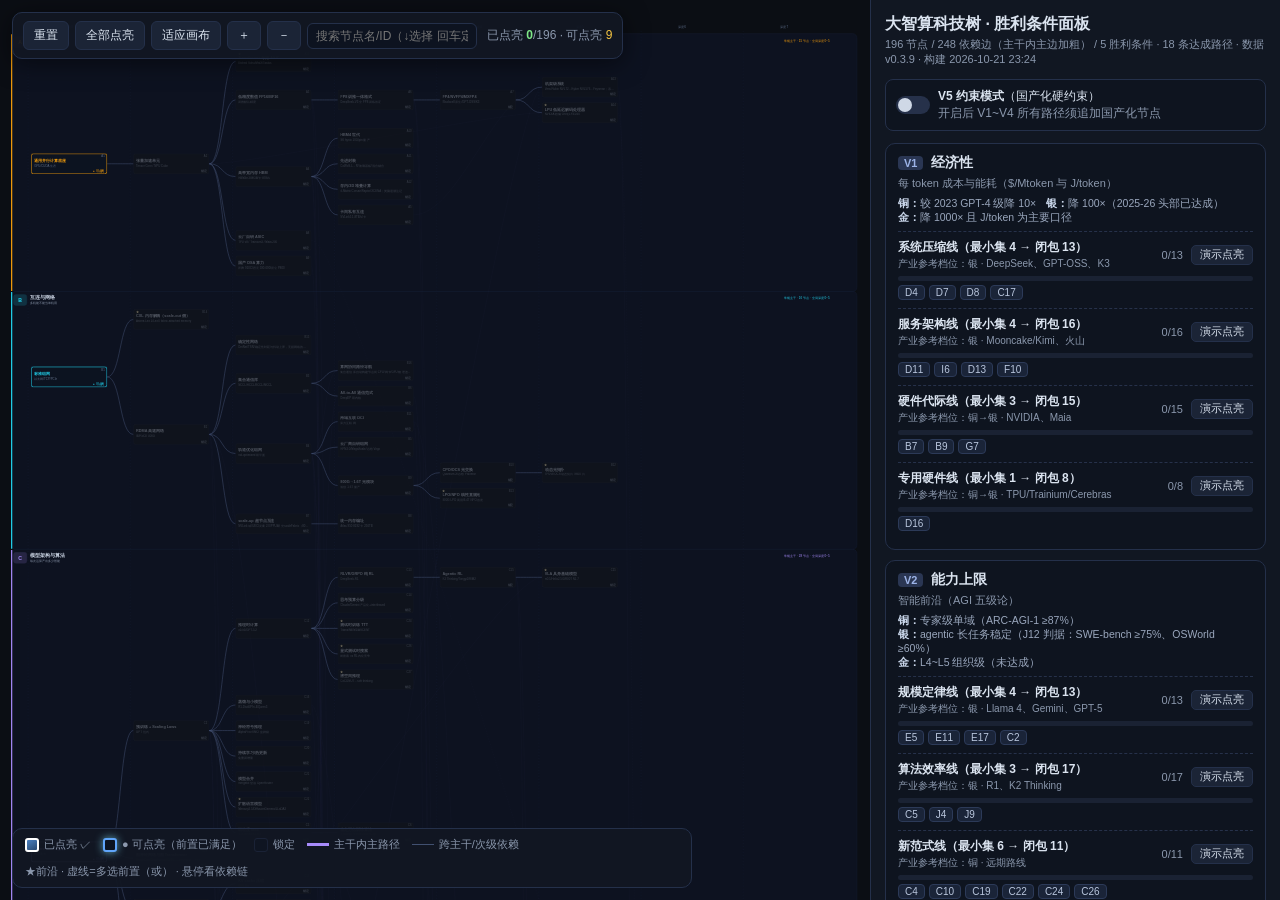
==== commit 09953836: "v0.3.9：节点详情弹窗升级——E 主干 detail/criteriaDetail 首批落库" ====
--- a/智算科技树-v1.0.html
+++ b/智算科技树-v1.0.html
@@ -145,6 +145,8 @@
 .mrow span{color:#c2cede;flex:1;}
 .mcrit b{color:#8fe3a8;}
 .mcrit span{color:#a9e8bd;}
+.mdet span{color:#dbe4f0;font-size:13px;line-height:1.75;}
+.mcd span{color:#9fd8b4;}
 ::-webkit-scrollbar{width:9px;height:9px;}
 ::-webkit-scrollbar-thumb{background:#26314a;border-radius:5px;}
 ::-webkit-scrollbar-track{background:transparent;}
@@ -169,8 +171,8 @@
 </div>
 <div id="nodeModal"><div class="mbox" id="mbox"></div></div>
 <div id="selftest"></div>
-<script>window.__BUILD__ = "2026-10-21 23:20";
-window.TREE_DATA = {"meta": {"version": "0.3.8", "date": "2026-10-21", "source": "智算科技树-v0.2.2.md + AI4S范式层重构 + 知识图谱 + 曙光锚点 + v0.2.5 工程与前沿缺口 + v0.2.6 平台基础能力 + v0.2.7 DeepInfer 与许愿式编程 + v0.2.8 存储网络与E主干详述", "nodeCount": 196, "trunkCount": 11, "victoryCount": 5, "pathCount": 18}, "trunks": [{"id": "A", "name": "芯片与算力硬件", "type": "常规", "question": "单点每秒每瓦能算多少"}, {"id": "B", "name": "互连与网络", "type": "常规", "question": "多机能不能当单机用"}, {"id": "C", "name": "模型架构与算法", "type": "常规", "question": "每次运算产出多少智能"}, {"id": "D", "name": "推理系统与服务", "type": "常规", "question": "服务侧效率极限在哪"}, {"id": "E", "name": "训练系统与数据", "type": "常规", "question": "万卡月训如何稳定高效"}, {"id": "F", "name": "云原生与资源调度", "type": "常规", "question": "算力能否像电力即取即用"}, {"id": "G", "name": "智算中心与能源", "type": "常规", "question": "电和热能不能供得上"}, {"id": "H", "name": "通智一体与算力网络", "type": "后发型", "question": "通与智能否当一朵云用"}, {"id": "I", "name": "存储与数据流动", "type": "常规", "question": "数据供不上还是算不动"}, {"id": "J", "name": "Agent 与应用使能", "type": "常规", "question": "模型能力能否转化为可交付任务"}, {"id": "K", "name": "科学计算范式（AI4S）", "type": "常规", "question": "云上要承载哪几类科学计算负载"}], "nodes": [{"id": "A1", "name": "通用并行计算底座", "trunk": "A", "desc": "GPU/CUDA 生态", "prereqs": [], "criteria": "主流框架默认支持", "depth": 0, "dependents": 1}, {"id": "A2", "name": "张量加速单元", "trunk": "A", "desc": "Tensor Core / NPU Cube", "prereqs": ["A1"], "criteria": "混合精度较 FP32 加速 ≥5×", "depth": 1, "dependents": 6}, {"id": "A3", "name": "低精度数值 FP16/BF16", "trunk": "A", "desc": "训推默认精度", "prereqs": ["A2"], "criteria": "训练精度损失 <0.5%", "depth": 2, "dependents": 3}, {"id": "A4", "name": "高带宽内存 HBM", "trunk": "A", "desc": "HBM3e 288GB/卡·8TB/s", "prereqs": ["A2"], "criteria": "带宽 ≥5TB/s/卡", "depth": 2, "dependents": 6}, {"id": "A5", "name": "卡间私有互连", "trunk": "A", "desc": "NVLink5 1.8TB/s/卡", "prereqs": ["A4"], "criteria": "卡间带宽 ≥8× PCIe", "depth": 3, "dependents": 1}, {"id": "A6", "name": "FP8 训推一体格式", "trunk": "A", "desc": "DeepSeek-V3 全 FP8 训练首证", "prereqs": ["A3"], "criteria": "训练近无损且推理成本降 ≥50%", "depth": 3, "dependents": 3}, {"id": "A7", "name": "FP4/NVFP4/MXFP4", "trunk": "A", "desc": "Blackwell 原生/GPT-OSS/K3", "prereqs": ["A6"], "criteria": "推理掉点 ≤1~2% 且显存减半", "depth": 4, "dependents": 2}, {"id": "A8", "name": "云厂自研 ASIC", "trunk": "A", "desc": "TPU v8 / Trainium3 / Maia 200", "prereqs": ["A2"], "criteria": "L2：自用 ≥10 万卡等效且 token/$ 优于同代 GPU", "depth": 2, "dependents": 1}, {"id": "A9", "name": "国产 DSA 算力", "trunk": "A", "desc": "昇腾 910C/思元 590-690/昆仑 P800", "prereqs": ["A2"], "criteria": "L2：推理规模商用（联动 V5）", "depth": 2, "dependents": 1}, {"id": "A10", "name": "HBM4 世代", "trunk": "A", "desc": "SK hynix 10G/pin 量产", "prereqs": ["A4"], "criteria": "单卡 ≥288GB 且 ≥10TB/s", "depth": 3, "dependents": 0}, {"id": "A11", "name": "先进封装", "trunk": "A", "desc": "CoWoS-L→R/玻璃基板/混合键合", "prereqs": ["A4"], "criteria": "大芯片量产良率可支撑", "depth": 3, "dependents": 0}, {"id": "A12", "name": "存内/3D 堆叠计算", "trunk": "A", "desc": "d-Matrix Corsair/Raptor/XCENA；类脑退潮注记", "prereqs": ["A4"], "criteria": "L1→L2：CIM 推理商用", "depth": 3, "dependents": 0}, {"id": "A13", "name": "机架级系统", "trunk": "A", "desc": "Vera Rubin NVL72→Kyber NVL576→Feynman；系统级超节点对标：CloudMatrix384（384×910C，以系统工程规模换单卡劣势）", "prereqs": ["A5", "A7", "G1"], "criteria": "单机架 ≥1EF（FP4）液冷交付", "depth": 5, "dependents": 1}, {"id": "A14", "name": "LPU 低延迟解码处理器", "trunk": "A", "frontier": true, "desc": "NVIDIA 收编 Groq LP35/40", "prereqs": ["A2", "A7"], "criteria": "L2：单流解码时延与 GPU 解耦", "depth": 5, "dependents": 1}, {"id": "A15", "name": "Transformer 专用 ASIC", "trunk": "A", "frontier": true, "desc": "Etched Sohu/MatX/Taalas", "prereqs": ["A2"], "criteria": "L1→L2：特定模型族 token/$ 优势 ≥2×", "depth": 2, "dependents": 0}, {"id": "B1", "name": "标准组网", "trunk": "B", "desc": "以太网/TCP/PCIe", "prereqs": [], "criteria": "基座", "depth": 0, "dependents": 2}, {"id": "B2", "name": "RDMA 高速网络", "trunk": "B", "desc": "IB/RoCE 400G", "prereqs": ["B1"], "criteria": "μs 级时延支撑万卡", "depth": 1, "dependents": 7}, {"id": "B3", "name": "集合通信库", "trunk": "B", "desc": "NCCL/HCCL/BCCL/MCCL", "prereqs": ["B2"], "criteria": "AllReduce 满足万卡效率", "depth": 2, "dependents": 2}, {"id": "B4", "name": "轨道优化组网", "trunk": "B", "desc": "rail-optimized 双平面", "prereqs": ["B2"], "criteria": "L2：万卡作业月级稳定", "depth": 2, "dependents": 7}, {"id": "B5", "name": "云厂商自研组网", "trunk": "B", "desc": "HPN2.0/MegaScale/谷歌 Virgo", "prereqs": ["B4"], "criteria": "L2：≥1.5 万卡商用", "depth": 3, "dependents": 0}, {"id": "B6", "name": "All-to-All 通信范式", "trunk": "B", "desc": "DeepEP 双内核", "prereqs": ["B3", "C5"], "criteria": "EP 训推计算通信重叠", "depth": 3, "dependents": 1}, {"id": "B7", "name": "scale-up 超节点互连", "trunk": "B", "desc": "NVLink 域/UEC/灵衢 2.0/PPU/曙光 scaleFabric（800G 类 IB、单子网 11 万卡）", "prereqs": ["B2"], "criteria": "域内 ≥1.8TB/s 且 ≥72 卡", "depth": 2, "dependents": 1}, {"id": "B8", "name": "统一内存编址", "trunk": "B", "desc": "Atlas 950 8192 卡 256TB", "prereqs": ["B7"], "criteria": "L2：≥千卡域内存池化", "depth": 3, "dependents": 0}, {"id": "B9", "name": "800G→1.6T 光模块", "trunk": "B", "desc": "旭创 1.6T 量产", "prereqs": ["B4"], "criteria": "1.6T 单端口功耗 ≤30W", "depth": 3, "dependents": 2}, {"id": "B10", "name": "CPO/OCS 光交换", "trunk": "B", "desc": "Quantum-X/谷歌 Palomar", "prereqs": ["B9"], "criteria": "L2：规模商用", "depth": 4, "dependents": 1}, {"id": "B11", "name": "跨域互联 DCI", "trunk": "B", "desc": "算力互联网", "prereqs": ["B4"], "criteria": "L1：跨集群协同可验证", "depth": 3, "dependents": 2}, {"id": "B12", "name": "动态光拓扑", "trunk": "B", "frontier": true, "desc": "TPUv8 OCS 动态切片 9600 片", "prereqs": ["B10"], "criteria": "L2：拓扑随作业重构", "depth": 5, "dependents": 0}, {"id": "B13", "name": "LPO/NPO 线性直驱光", "trunk": "B", "frontier": true, "desc": "800G LPO 商用/6.4T NPO 首发", "prereqs": ["B9"], "criteria": "L2：互连功耗降 ≥50%", "depth": 4, "dependents": 0}, {"id": "B14", "name": "CXL 内存解耦（scale-out 侧）", "trunk": "B", "frontier": true, "desc": "Astera Leo 2/LeoX fabric-attached memory", "prereqs": ["B1"], "criteria": "L2：跨机内存池商用", "depth": 1, "dependents": 0}, {"id": "B15", "name": "确定性网络", "trunk": "B", "desc": "DetNet/TSN/确定性时延与抖动上界，无损网络的跨域延伸——算力并网（H4/H5）与跨集群训推（E9）的跨域 SLA 底座", "prereqs": ["B2"], "criteria": "L2：跨域 P99.9 时延抖动上界可承诺", "depth": 2, "dependents": 0}, {"id": "B16", "name": "算网协同路径导航", "trunk": "B", "desc": "集合通信库自动构建节点间 CPU/网卡/GPU 物理连接拓扑，结合云算网协同实现流量最优路径；集合通信库与网络控制器交互拓扑信息，实现通信流量全局负载分担", "prereqs": ["B3", "B4"], "criteria": "L2：拓扑感知全局负载分担万卡级生产化（链路利用率均衡可量化）", "depth": 3, "dependents": 0}, {"id": "C1", "name": "Transformer 基石", "trunk": "C", "desc": "自注意力", "prereqs": [], "criteria": "—", "depth": 0, "dependents": 4}, {"id": "C2", "name": "预训练 + Scaling Laws", "trunk": "C", "desc": "GPT 范式", "prereqs": ["C1"], "criteria": "规模外推误差 <5%", "depth": 1, "dependents": 9}, {"id": "C3", "name": "注意力高效化", "trunk": "C", "desc": "GQA→MLA（KV 压缩 93%）", "prereqs": ["C1"], "criteria": "KV 降幅 ≥8× 近无损", "depth": 1, "dependents": 3}, {"id": "C4", "name": "线性/混合注意力", "trunk": "C", "desc": "Kimi Linear/Qwen3-Next/M3", "prereqs": ["C3"], "criteria": "L3：旗舰量产，长序列成本降 ≥50%", "depth": 2, "dependents": 0}, {"id": "C5", "name": "细粒度 MoE", "trunk": "C", "desc": "V3/Llama4/K2-K3", "prereqs": ["C2"], "criteria": "万亿激活 <5% 成本同降", "depth": 2, "dependents": 4}, {"id": "C6", "name": "稳定万亿训练算法", "trunk": "C", "desc": "无辅助损失均衡+MuonClip", "prereqs": ["C5"], "criteria": "万亿 token 零 spike", "depth": 3, "dependents": 0}, {"id": "C7", "name": "长上下文 1M+", "trunk": "C", "desc": "Gemini/K3/V4.1", "prereqs": ["C3"], "criteria": "1M 可用且成本可控", "depth": 2, "dependents": 1}, {"id": "C8", "name": "原生稀疏注意力", "trunk": "C", "desc": "NSA→DSA 训推一体（API -50%）", "prereqs": ["C7"], "criteria": "L3：训推一体稀疏化商用", "depth": 3, "dependents": 0}, {"id": "C9", "name": "原生多模态统一", "trunk": "C", "desc": "GPT-4o/GPT-5/Qwen-Omni", "prereqs": ["C1"], "criteria": "any-to-any 单模型", "depth": 1, "dependents": 4}, {"id": "C10", "name": "世界模型", "trunk": "C", "desc": "Genie3/V-JEPA2", "prereqs": ["C9"], "criteria": "L2：可交互商用", "depth": 2, "dependents": 0}, {"id": "C11", "name": "视频生成架构", "trunk": "C", "desc": "Veo3/Sora2", "prereqs": ["C9"], "criteria": "商用音画同步", "depth": 2, "dependents": 0}, {"id": "C12", "name": "推理时计算", "trunk": "C", "desc": "o1/o3/GPT-5.2", "prereqs": ["C2"], "criteria": "ARC 类跃升 ≥30 分", "depth": 2, "dependents": 5}, {"id": "C13", "name": "RLVR/GRPO 纯 RL", "trunk": "C", "desc": "DeepSeek-R1", "prereqs": ["C12"], "criteria": "纯 RL 达推理模型水平", "depth": 3, "dependents": 1}, {"id": "C14", "name": "思考预算分级", "trunk": "C", "desc": "Claude/Gemini 产品化+interleaved", "prereqs": ["C12"], "criteria": "多档成本曲线", "depth": 3, "dependents": 0}, {"id": "C15", "name": "Agentic RL", "trunk": "C", "desc": "K2 Thinking/TongyiDR/M2", "prereqs": ["C13"], "criteria": "L2：≥20 步长任务稳定", "depth": 4, "dependents": 3}, {"id": "C16", "name": "蒸馏与小模型", "trunk": "C", "desc": "R1-Distill/Phi-4/Qwen3", "prereqs": ["C2"], "criteria": "3B≈GPT-3.5（已达成）", "depth": 2, "dependents": 2}, {"id": "C17", "name": "量化压缩", "trunk": "C", "desc": "FP8/W4；FP4 主流 L3", "prereqs": ["A6"], "criteria": "掉点 ≤1~2% 占用减半", "depth": 4, "dependents": 2}, {"id": "C18", "name": "KV cache 压缩", "trunk": "C", "desc": "KIVI 2bit", "prereqs": ["C3"], "criteria": "长上下文显存降 ≥4×", "depth": 2, "dependents": 0}, {"id": "C19", "name": "神经符号推理", "trunk": "C", "desc": "AlphaProof IMO 金牌级", "prereqs": ["C2"], "criteria": "L2：金牌水平", "depth": 2, "dependents": 0}, {"id": "C20", "name": "持续学习/热更新", "trunk": "C", "desc": "免重训增量", "prereqs": ["C2"], "criteria": "L1：不掉点", "depth": 2, "dependents": 0}, {"id": "C21", "name": "模型合并", "trunk": "C", "desc": "mergekit 登顶 OpenRouter", "prereqs": ["C2"], "criteria": "L2：登公开榜首", "depth": 2, "dependents": 0}, {"id": "C22", "name": "扩散语言模型", "trunk": "C", "frontier": true, "desc": "Mercury2.5/DiffusionGemma/LLaDA2", "prereqs": ["C2"], "criteria": "L2：并行解码 ≥3× AR", "depth": 2, "dependents": 0}, {"id": "C23", "name": "三元/原生低比特网络", "trunk": "C", "frontier": true, "desc": "BitNet 2B4T/CAT-Q/ScaleQ", "prereqs": ["C17"], "criteria": "L1→L2：≥40B 或 PTQ ≤2%", "depth": 5, "dependents": 0}, {"id": "C24", "name": "测试时训练 TTT", "trunk": "C", "frontier": true, "desc": "Titans/MEM1/ASCENT", "prereqs": ["C12"], "criteria": "L1：研究前沿", "depth": 3, "dependents": 0}, {"id": "C25", "name": "VLA 具身基础模型", "trunk": "C", "frontier": true, "desc": "π0.5/Helix2.5/GR00T N1.7", "prereqs": ["C9", "C15"], "criteria": "L2：真机零样本", "depth": 5, "dependents": 0}, {"id": "C26", "name": "显式测试时搜索", "trunk": "C", "frontier": true, "desc": "树搜索 vs RL 内化竞争", "prereqs": ["C12"], "criteria": "L1→L2", "depth": 3, "dependents": 0}, {"id": "C27", "name": "潜空间推理", "trunk": "C", "frontier": true, "desc": "CoCONUT→soft thinking", "prereqs": ["C12"], "criteria": "L1", "depth": 3, "dependents": 0}, {"id": "C28", "name": "图神经网络与图 Transformer", "trunk": "C", "desc": "GraphCast/Graphormer/GNN——时空预测、分子图、图结构数据范式", "prereqs": ["C1"], "criteria": "L2：图任务基准 SOTA 且规模商用", "depth": 1, "dependents": 1}, {"id": "D1", "name": "算子融合与 Kernel", "trunk": "D", "desc": "FA-3/FA-4/FlashInfer/DeepGEMM", "prereqs": ["A3"], "criteria": "峰值利用率 ≥70%", "depth": 3, "dependents": 5}, {"id": "D2", "name": "推理编译", "trunk": "D", "desc": "TRT-LLM/torch.compile/xLLM", "prereqs": ["D1"], "criteria": "吞吐 ≥1.5×", "depth": 4, "dependents": 1}, {"id": "D3", "name": "连续批处理", "trunk": "D", "desc": "Orca", "prereqs": [], "criteria": "吞吐 2~10×", "depth": 0, "dependents": 1}, {"id": "D4", "name": "分页 KV 管理", "trunk": "D", "desc": "PagedAttention", "prereqs": ["D3"], "criteria": "碎片 <4%", "depth": 1, "dependents": 4}, {"id": "D5", "name": "前缀树缓存", "trunk": "D", "desc": "RadixAttention", "prereqs": ["D4"], "criteria": "多轮命中 ≥2×", "depth": 2, "dependents": 1}, {"id": "D6", "name": "多卡并行服务化", "trunk": "D", "desc": "TP/PP serving", "prereqs": ["D1"], "criteria": "TPOT 20~100ms 达标", "depth": 4, "dependents": 1}, {"id": "D7", "name": "投机解码", "trunk": "D", "desc": "EAGLE-3", "prereqs": ["D1"], "criteria": "接受长度 >3 加速 ≥2×", "depth": 4, "dependents": 0}, {"id": "D8", "name": "原生 MTP", "trunk": "D", "desc": "DeepSeek MTP 生产 1.8×", "prereqs": ["C5"], "criteria": "decode ≥1.8×", "depth": 3, "dependents": 0}, {"id": "D9", "name": "PD 分离", "trunk": "D", "desc": "DistServe/Mooncake/火山", "prereqs": ["D4", "B2"], "criteria": "goodput ≥2×", "depth": 2, "dependents": 4}, {"id": "D10", "name": "KV 传输与分层 offload", "trunk": "D", "desc": "NIXL/LMCache/Dynamo/vRDMA", "prereqs": ["D9", "B2"], "criteria": "不占算力卡，读价 ≤0.1×", "depth": 3, "dependents": 2}, {"id": "D11", "name": "KV 全局池化", "trunk": "D", "desc": "Mooncake Store 多芯适配", "prereqs": ["D10"], "criteria": "L2：全局命中 >50%", "depth": 4, "dependents": 0}, {"id": "D12", "name": "专家并行 serving", "trunk": "D", "desc": "DeepEP/wide-EP", "prereqs": ["C5", "B6"], "criteria": "万亿 MoE 生产", "depth": 4, "dependents": 2}, {"id": "D13", "name": "SLO 感知调度", "trunk": "D", "desc": "TTFT/TPOT 双 SLO", "prereqs": ["D9"], "criteria": "≥90% 请求达标", "depth": 3, "dependents": 5}, {"id": "D14", "name": "Agent 化服务（引擎侧）", "trunk": "D", "desc": "会话亲和/KV 持久化/缓存计费/Strata", "prereqs": ["D5"], "criteria": "读价 ≤0.1× 且 P99 达标", "depth": 3, "dependents": 3}, {"id": "D15", "name": "Serverless 推理", "trunk": "D", "desc": "Modal 百万 VM 沙箱", "prereqs": ["D13"], "criteria": "秒级冷启动", "depth": 4, "dependents": 0}, {"id": "D16", "name": "专用低延迟架构", "trunk": "D", "desc": "Cerebras/Groq（历史锚点）", "prereqs": [], "prereqsAny": [["A8"], ["A14"]], "criteria": "单流 ≥400 t/s", "depth": 6, "dependents": 0}, {"id": "D17", "name": "引擎工程化/国产引擎", "trunk": "D", "desc": "vLLM v0.31/SGLang/EndStream；DeepInfer（DeepSeek 生产引擎 2026.10 开源：异步零开销批调度、DSpark 置信度投机验证、EPLB，SM100+昇腾 950 双平台，基于 vLLM 构建）", "prereqs": ["D4"], "criteria": "L2：生产级规模采用", "depth": 2, "dependents": 4}, {"id": "D18", "name": "端侧运行时", "trunk": "D", "desc": "llama.cpp/MLX/QNN", "prereqs": ["C17"], "criteria": "端侧 7B+ 可用", "depth": 5, "dependents": 0}, {"id": "D19", "name": "Token 工厂/Neocloud", "trunk": "D", "desc": "CoreWeave/Lambda/智算云", "prereqs": ["D13", "G3"], "criteria": "L2：token 口径营收", "depth": 4, "dependents": 0}, {"id": "D20", "name": "异步并行架构", "trunk": "D", "frontier": true, "desc": "V3.2 async TP/DP/PIPEMORPH（DeepInfer 开源生产化：零开销异步批调度器）", "prereqs": ["D6", "E3"], "criteria": "L2：生产部署", "depth": 5, "dependents": 0}, {"id": "D21", "name": "弹性专家放置与 offload", "trunk": "D", "frontier": true, "desc": "KTransformers/Kairox/EPLB", "prereqs": ["D12"], "criteria": "L2：混合内存推理", "depth": 5, "dependents": 0}, {"id": "D22", "name": "智能模型路由/级联", "trunk": "D", "frontier": true, "desc": "Dynamo router/OpenRouter", "prereqs": ["D13"], "criteria": "L3：动态路由生产化", "depth": 4, "dependents": 0}, {"id": "D23", "name": "Multi-LoRA 多租推理", "trunk": "D", "frontier": true, "desc": "vLLM multi-LoRA/DroidSpeak", "prereqs": ["D4", "F6"], "criteria": "L3：生产标配", "depth": 4, "dependents": 0}, {"id": "D24", "name": "Agent 原生 serving 调度", "trunk": "D", "frontier": true, "desc": "Pie/Murakkab/AIOS", "prereqs": ["D14", "J3"], "criteria": "L1：研究前沿", "depth": 5, "dependents": 0}, {"id": "E1", "name": "数据并行", "trunk": "E", "desc": "数据并行：模型复制多卡、各卡处理不同数据分片、梯度经 AllReduce 同步（PyTorch DDP）", "prereqs": [], "criteria": "—", "depth": 0, "dependents": 1}, {"id": "E2", "name": "显存优化", "trunk": "E", "desc": "显存优化：优化器状态/梯度/参数按三级切分到多卡削平显存墙（DeepSpeed ZeRO、PyTorch FSDP）", "prereqs": ["E1"], "criteria": "显存 1/N 分片", "depth": 1, "dependents": 1}, {"id": "E3", "name": "多维并行", "trunk": "E", "desc": "多维并行：TP/PP/DP/CP/EP 多维组合切分千亿~万亿模型（Megatron 系五维并行），千卡扩展效率 ≥85%", "prereqs": ["E2"], "criteria": "千卡扩展 ≥85%", "depth": 2, "dependents": 4}, {"id": "E4", "name": "FP8 训练工程", "trunk": "E", "desc": "FP8 训练工程：全 FP8 混合精度的缩放策略与数值稳定工程（DeepSeek-V3 278.8 万 GPU 时首证）", "prereqs": ["A6", "E3"], "criteria": "近无损成本降 ≥50%", "depth": 4, "dependents": 0}, {"id": "E5", "name": "万卡集群工程", "trunk": "E", "desc": "万卡集群工程：万卡级训练的稳定性与效率工程，MFU ≥40% 为门槛、≥55% 为标杆（字节 MegaScale、xAI Colossus 十万卡单集群）", "prereqs": ["E3", "B4"], "criteria": "L2：MFU ≥40%；L3：≥55%", "depth": 3, "dependents": 2}, {"id": "E6", "name": "checkpoint 快速存取", "trunk": "E", "desc": "checkpoint 快速存取：高频异步快照与并行读写，故障后分钟级恢复（Kimi 5min 级、Checkmate）", "prereqs": ["E5", "I5"], "criteria": "间隔 ≤15min，恢复 P50 <15min", "depth": 4, "dependents": 1}, {"id": "E7", "name": "训练容错自愈", "trunk": "E", "desc": "训练容错自愈：坏卡检测、SDC 硅差错纠与任务自动迁移续训（Llama3.1 54 天 466 次中断自愈；L2 可用率 ≥98%）", "prereqs": ["E6"], "criteria": "L2 ≥98%；L3 ≥99.5%", "depth": 5, "dependents": 2}, {"id": "E8", "name": "loss spike 治理", "trunk": "E", "desc": "loss spike 治理：异常尖峰的检测-回滚-优化器调参闭环，支撑万亿 token 零 spike（Muon 系优化器）", "prereqs": ["E7"], "criteria": "万亿零 spike", "depth": 6, "dependents": 0}, {"id": "E9", "name": "去中心化/跨集群训练", "trunk": "E", "desc": "去中心化/跨集群训练：跨地域多集群协同训练，容忍异构算力与公网时延（INTELLECT-2、Di-PS 9 集群）", "prereqs": ["E5"], "criteria": "L2：运营级", "depth": 4, "dependents": 0}, {"id": "E10", "name": "PB 级数据管线", "trunk": "E", "desc": "PB 级数据管线：采集-清洗-去重-配比的工业化数据流水线（FineWeb-Edu 15T token 基准）", "prereqs": ["I1"], "criteria": "≥10T 去重清洗", "depth": 1, "dependents": 5}, {"id": "E11", "name": "合成数据工厂", "trunk": "E", "desc": "合成数据工厂：用强模型批量生成训练数据，合成占比 ≥50% 且能力不掉点（Nemotron-CC、Phi-4）", "prereqs": ["E10"], "criteria": "L2：合成 ≥50% 不降", "depth": 2, "dependents": 1}, {"id": "E12", "name": "数据质量评估", "trunk": "E", "desc": "数据质量评估：可计算的数据质量度量与分级筛选，质量分与模型能力强相关（DCLM 分级体系）", "prereqs": ["E10"], "criteria": "质量-能力相关", "depth": 2, "dependents": 0}, {"id": "E13", "name": "多模态数据联合", "trunk": "E", "desc": "多模态数据联合：图文音视频联合清洗与交错配比，扩模态不引起退化（K2.5/K3 数据管线）", "prereqs": ["E10"], "criteria": "无模态退化", "depth": 2, "dependents": 1}, {"id": "E14", "name": "RL 基础设施", "trunk": "E", "desc": "RL 基础设施：rollout 生成与训练步完全解耦的全异步 RL 训练栈（veRL/AReaL，2026 顶会 RL 系统学）", "prereqs": ["E3", "D12"], "criteria": "全异步 rollout 解耦", "depth": 5, "dependents": 2}, {"id": "E15", "name": "训推一体 rollout", "trunk": "E", "desc": "训推一体 rollout：RL 采样直接复用推理引擎（vLLM/SGLang），训练采样与在线服务同构提效", "prereqs": ["E14", "D17"], "criteria": "弹性复用", "depth": 6, "dependents": 0}, {"id": "E16", "name": "数据飞轮", "trunk": "E", "desc": "数据飞轮：线上反馈回流构造自我改进闭环（self-improving，MiMo 类实践）", "prereqs": ["E11", "C15"], "criteria": "L1：闭环可验证", "depth": 5, "dependents": 1}, {"id": "E17", "name": "Mid-training 中期训练", "trunk": "E", "frontier": true, "desc": "Mid-training 中期训练：预训练与后训练之间的能力注入阶段（ERNIE 首倡、Qwen 轨迹汤管线）", "prereqs": ["E10"], "criteria": "L2→L3：标准阶段", "depth": 2, "dependents": 0}, {"id": "E18", "name": "RL 环境工厂", "trunk": "E", "frontier": true, "desc": "RL 环境工厂：可验证奖励环境的批量生产与并行供给，从 200 到 2 万并行环境（genrl）", "prereqs": ["E14"], "criteria": "L2：万级稳定供数", "depth": 6, "dependents": 0}, {"id": "F1", "name": "容器化基座", "trunk": "F", "sub": "资源抽象", "desc": "OCI/Docker/K8s", "prereqs": [], "criteria": "标准化交付", "depth": 0, "dependents": 6}, {"id": "F2", "name": "GPU 设备接入", "trunk": "F", "sub": "资源抽象", "desc": "Device Plugin/Operator", "prereqs": ["F1"], "criteria": "GPU 原生", "depth": 1, "dependents": 5}, {"id": "F3", "name": "DRA 动态资源分配", "trunk": "F", "sub": "资源抽象", "desc": "1.34 GA→1.37 演进", "prereqs": ["F2"], "criteria": "异构一等公民", "depth": 2, "dependents": 1}, {"id": "F4", "name": "异构统一运行时", "trunk": "F", "sub": "资源抽象", "desc": "CUDA/NPU 统一编排", "prereqs": ["F2"], "criteria": "国产零改造（L2）", "depth": 2, "dependents": 2}, {"id": "F5", "name": "GPU 硬切分", "trunk": "F", "sub": "共享池化", "desc": "MIG/MPS", "prereqs": ["F2"], "criteria": "≤1/8 卡且隔离", "depth": 2, "dependents": 1}, {"id": "F6", "name": "vGPU/算力虚拟化", "trunk": "F", "sub": "共享池化", "desc": "HAMi", "prereqs": ["F5"], "criteria": "密度 ≥3×", "depth": 3, "dependents": 4}, {"id": "F7", "name": "GPU 池化远端调用", "trunk": "F", "sub": "共享池化", "desc": "Run:ai/OrionX", "prereqs": ["F6"], "criteria": "利用率 +2×", "depth": 4, "dependents": 0}, {"id": "F8", "name": "Gang 训练调度", "trunk": "F", "sub": "调度", "desc": "Volcano/LWS", "prereqs": ["F1"], "criteria": "千卡秒级", "depth": 1, "dependents": 3}, {"id": "F9", "name": "拓扑感知调度", "trunk": "F", "sub": "调度", "desc": "亲和/NUMA/链路", "prereqs": ["F3", "B4"], "criteria": "+≥10%", "depth": 3, "dependents": 1}, {"id": "F10", "name": "训推潮汐混部", "trunk": "F", "sub": "调度", "desc": "错峰复用", "prereqs": ["F8", "D17"], "criteria": "L2：利用率 ≥70%", "depth": 3, "dependents": 3}, {"id": "F11", "name": "任务编排标准", "trunk": "F", "sub": "调度", "desc": "TrainingJob v2/KubeRay", "prereqs": ["F8"], "criteria": "框架无关", "depth": 2, "dependents": 1}, {"id": "F12", "name": "全局/跨域调度", "trunk": "F", "sub": "调度", "desc": "多集群视图", "prereqs": ["F10"], "criteria": "L1：协同可验证", "depth": 4, "dependents": 2}, {"id": "F13", "name": "多态计量计费", "trunk": "F", "sub": "运营", "desc": "秒级/卡时/token", "prereqs": ["F6"], "criteria": "三口径", "depth": 4, "dependents": 4}, {"id": "F14", "name": "MaaS 平台", "trunk": "F", "sub": "运营", "desc": "火山 16.4T/百炼/Bedrock", "prereqs": ["F13", "D17"], "criteria": "日 token 万亿级", "depth": 5, "dependents": 4}, {"id": "F15", "name": "多租隔离", "trunk": "F", "sub": "运营", "desc": "配额/隔离", "prereqs": ["F6"], "criteria": "可验证", "depth": 4, "dependents": 0}, {"id": "F16", "name": "GPU 深度可观测", "trunk": "F", "sub": "运营", "desc": "DCGM/eBPF", "prereqs": ["F2"], "criteria": "开销 <5%", "depth": 2, "dependents": 5}, {"id": "F17", "name": "AIOps 自愈", "trunk": "F", "sub": "运营", "desc": "DLRover 千卡", "prereqs": ["F16", "E7"], "criteria": "L3：零人工", "depth": 6, "dependents": 1}, {"id": "F18", "name": "机密计算 TEE", "trunk": "F", "sub": "安全可信", "desc": "CC-mode/Secure AI", "prereqs": ["A4"], "criteria": "L2：全链路可信", "depth": 3, "dependents": 1}, {"id": "F19", "name": "机密容器与合规", "trunk": "F", "sub": "安全可信", "desc": "CoCo", "prereqs": ["F18"], "criteria": "生产合规", "depth": 4, "dependents": 0}, {"id": "F20", "name": "推理网关与 K8s 编排标准", "trunk": "F", "sub": "推理编排标准", "frontier": true, "desc": "GIE v1.0 GA/llm-d", "prereqs": ["F13", "D13"], "criteria": "L2→L3：推理一等公民", "depth": 5, "dependents": 0}, {"id": "G1", "name": "冷板液冷", "trunk": "G", "desc": "NVL72 120kW 必须", "prereqs": [], "criteria": "≥100kW 且 PUE ≤1.25", "depth": 0, "dependents": 7}, {"id": "G2", "name": "800VDC 供电", "trunk": "G", "desc": "Kyber 配套", "prereqs": ["G1"], "criteria": "≥600kW 直流", "depth": 1, "dependents": 0}, {"id": "G3", "name": "GW 级园区", "trunk": "G", "desc": "Colossus2 23 万卡/Stargate", "prereqs": ["G1"], "criteria": "L2：10 万卡交付", "depth": 1, "dependents": 3}, {"id": "G4", "name": "核电/新能源 PPA", "trunk": "G", "desc": "三里岛 835MW/Constellation-亚马逊", "prereqs": ["G3"], "criteria": "GW 级 20 年", "depth": 2, "dependents": 1}, {"id": "G5", "name": "极致 PUE", "trunk": "G", "desc": "枢纽 ≤1.25；余热/光储直柔延伸", "prereqs": ["G1"], "criteria": "L2 ≤1.15；L3 ≤1.1", "depth": 1, "dependents": 0}, {"id": "G6", "name": "浸没/相变冷却", "trunk": "G", "desc": "≥150kW/架", "prereqs": ["G1"], "criteria": "L1~L2", "depth": 1, "dependents": 0}, {"id": "G7", "name": "端到端能效口径", "trunk": "G", "desc": "tokens/MW", "prereqs": ["G1", "A13"], "criteria": "L2：口径切换", "depth": 6, "dependents": 0}, {"id": "G8", "name": "聚变与 SMR 前沿电源", "trunk": "G", "frontier": true, "desc": "Helion Polaris/BWRX-300", "prereqs": ["G4"], "criteria": "L1→L2：MW 级并网", "depth": 3, "dependents": 0}, {"id": "H1", "name": "一云多芯统一资源池", "trunk": "H", "desc": "百舸 5.0 多芯混训", "prereqs": ["F4", "A9"], "criteria": "≥3 类国产芯片", "depth": 3, "dependents": 0}, {"id": "H2", "name": "通智统一调度/算网大脑", "trunk": "H", "desc": "移动/息壤五位一体", "prereqs": ["F8", "F9"], "criteria": "三类算力统一", "depth": 4, "dependents": 1}, {"id": "H3", "name": "离在线通智混部", "trunk": "H", "desc": "阿里/火山", "prereqs": ["F10"], "criteria": "20%→40%+", "depth": 4, "dependents": 0}, {"id": "H4", "name": "算力并网与算力互联网", "trunk": "H", "desc": "息壤/试验网/TokenHub/国家超算互联网（曙光智算旗舰店）", "prereqs": ["H2", "B11", "F13"], "criteria": "EFLOPS 级", "depth": 5, "dependents": 0}, {"id": "H5", "name": "通智互联网络", "trunk": "H", "desc": "枢纽 400G 无损", "prereqs": ["B11"], "criteria": "≤20ms", "depth": 4, "dependents": 0}, {"id": "H6", "name": "CPU-GPU 异构协同", "trunk": "H", "desc": "Dynamo offload", "prereqs": ["F4", "D17"], "criteria": "预处理零占用", "depth": 3, "dependents": 0}, {"id": "H7", "name": "算电协同", "trunk": "H", "desc": "绿电错峰", "prereqs": ["G3", "F10"], "criteria": "电价参与调度", "depth": 4, "dependents": 0}, {"id": "H8", "name": "AI 原生融合服务（外延）", "trunk": "H", "desc": "DB+AI/大数据+AI", "prereqs": ["F14"], "criteria": "生产商用", "depth": 6, "dependents": 0}, {"id": "I1", "name": "对象存储数据湖", "trunk": "I", "desc": "S3/OSS EB 级", "prereqs": [], "criteria": "EB/11 个 9", "depth": 0, "dependents": 6}, {"id": "I2", "name": "高性能并行文件系统", "trunk": "I", "desc": "Lustre/CPFS/HFS", "prereqs": ["I1"], "criteria": "TB/s 百万 IOPS", "depth": 1, "dependents": 5}, {"id": "I3", "name": "分布式缓存层", "trunk": "I", "desc": "Alluxio/JuiceFS", "prereqs": ["I2"], "criteria": "启动 ≥5×", "depth": 2, "dependents": 1}, {"id": "I4", "name": "GPUDirect Storage", "trunk": "I", "desc": "NVMe 直通", "prereqs": ["I2"], "criteria": "带宽 2~8×", "depth": 2, "dependents": 0}, {"id": "I5", "name": "Checkpoint 并行写", "trunk": "I", "desc": "WEKA/DDN", "prereqs": ["I2"], "criteria": "10TB ≤2min", "depth": 2, "dependents": 1}, {"id": "I6", "name": "KV Cache 分层存储", "trunk": "I", "desc": "Mooncake Store/LMCache", "prereqs": ["I3", "D10"], "criteria": "命中 ≥75% ms 级", "depth": 4, "dependents": 0}, {"id": "I7", "name": "权重/镜像 P2P 分发", "trunk": "I", "desc": "Dragonfly/Xet", "prereqs": ["I1"], "criteria": "≥10GB/s", "depth": 1, "dependents": 0}, {"id": "I8", "name": "多模态大对象存储", "trunk": "I", "desc": "视频高吞吐", "prereqs": ["I1", "E13"], "criteria": "不打满 GPU", "depth": 3, "dependents": 0}, {"id": "I9", "name": "向量数据库", "trunk": "I", "desc": "Milvus3.0/Lakebase", "prereqs": ["I1"], "criteria": "P99 <100ms（J4/J8 强依赖）", "depth": 1, "dependents": 3}, {"id": "I10", "name": "数据编排与 CSI 亲和", "trunk": "I", "desc": "数据跟随算力", "prereqs": ["I2", "F2"], "criteria": "预取联动", "depth": 2, "dependents": 0}, {"id": "I11", "name": "图数据库", "trunk": "I", "desc": "Neo4j/NebulaGraph/JanusGraph，十亿边级图存储", "prereqs": ["I1"], "criteria": "十亿边规模 P99 秒级查询", "depth": 1, "dependents": 1}, {"id": "J1", "name": "工具调用标准化", "trunk": "J", "desc": "函数调用→MCP 工具", "prereqs": ["C2"], "criteria": "原生支持", "depth": 2, "dependents": 1}, {"id": "J2", "name": "Agent 互操作协议", "trunk": "J", "desc": "MCP 2026.7 扩展体系/A2A（Linux Foundation 治理；A2A 管 agent 间协作、MCP 管 agent-工具）", "prereqs": ["J1"], "criteria": "事实标准中立治理", "depth": 3, "dependents": 3}, {"id": "J3", "name": "Agent 编排框架", "trunk": "J", "desc": "LangGraph/Agent SDK", "prereqs": ["J2", "D14"], "criteria": "生产级", "depth": 4, "dependents": 9}, {"id": "J4", "name": "多智能体系统", "trunk": "J", "desc": "subagent/DeepResearch", "prereqs": ["J3", "C15", "I9"], "criteria": "≥20 步稳定", "depth": 5, "dependents": 1}, {"id": "J5", "name": "国内 Agent 平台", "trunk": "J", "desc": "Coze/AgentScope", "prereqs": ["J3", "F14"], "criteria": "规模商用", "depth": 6, "dependents": 0}, {"id": "J6", "name": "代码执行沙箱", "trunk": "J", "desc": "E2B/Daytona/K8s AgentSandbox", "prereqs": ["F1"], "criteria": "<150ms 快照 fork", "depth": 1, "dependents": 3}, {"id": "J7", "name": "Computer/Browser Use", "trunk": "J", "desc": "computer use/OSWorld", "prereqs": ["C9", "J6"], "criteria": "≥60%", "depth": 2, "dependents": 0}, {"id": "J8", "name": "Agent 记忆层", "trunk": "J", "desc": "Mem0/memory tool/sleep-time；知识图谱为结构化长期记忆形态", "prereqs": ["J3", "I9"], "criteria": "成本 -3~4×", "depth": 5, "dependents": 0}, {"id": "J9", "name": "上下文工程", "trunk": "J", "desc": "compaction/JIT/rot", "prereqs": ["J3", "D14"], "criteria": "token -84%", "depth": 5, "dependents": 2}, {"id": "J10", "name": "Agentic 编码规模化", "trunk": "J", "desc": "Claude Code/Cursor", "prereqs": ["J6", "J9"], "criteria": "生产 ARR", "depth": 6, "dependents": 1}, {"id": "J11", "name": "Agent 可观测与评估", "trunk": "J", "desc": "OTel GenAI/LangSmith", "prereqs": ["F16", "J3"], "criteria": "全链路 tracing", "depth": 5, "dependents": 1}, {"id": "J12", "name": "Agent 任务基准", "trunk": "J", "desc": "SWE-bench/tau/OSWorld", "prereqs": ["J4"], "criteria": "≥75%（V2 银档判据）", "depth": 6, "dependents": 0}, {"id": "J13", "name": "Agent 安全", "trunk": "J", "desc": "OWASP 2026/ACS", "prereqs": ["J2", "J6"], "criteria": "注入防御生产", "depth": 4, "dependents": 0}, {"id": "J14", "name": "Agent 经济与支付", "trunk": "J", "frontier": true, "desc": "x402 基金会", "prereqs": ["J2"], "criteria": "支付 L2/身份 L1", "depth": 4, "dependents": 0}, {"id": "J15", "name": "GraphRAG 与知识图谱", "trunk": "J", "desc": "GraphRAG/LightRAG/HippoRAG；KG 构建（实体抽取/知识融合/本体）+图检索", "prereqs": ["J3", "I9", "I11"], "criteria": "L2：检索质量较向量 RAG 提升 ≥20%", "depth": 5, "dependents": 0}, {"id": "K1", "name": "PINN 物理信息神经网络", "trunk": "K", "desc": "物理方程作软约束损失的求解范式", "profile": "训练负载、二阶优化、收敛敏感", "prereqs": ["C2"], "criteria": "L2：求解精度可比基准求解器", "depth": 2, "dependents": 1}, {"id": "K2", "name": "神经算子与代理模型", "trunk": "K", "desc": "FNO/DeepONet 学习函数空间映射（PhysicsNeMo 产品化）", "profile": "训练+推理混合、数据驱动", "prereqs": ["K1"], "criteria": "L2：仿真加速 ≥100× 且精度可验证", "depth": 3, "dependents": 1}, {"id": "K3", "name": "机器学习势函数", "trunk": "K", "desc": "DeePMD/MACE/Allegro 替代 DFT 力计算", "profile": "中小模型训练+高吞吐推理", "prereqs": ["C16", "K5"], "criteria": "L2：MD 加速 ≥100×（相对 DFT 力计算）", "depth": 5, "dependents": 0}, {"id": "K4", "name": "分子动力学 MD", "trunk": "K", "desc": "GROMACS/AMBER/LAMMPS", "profile": "通信密集强扩展、FP32/FP64 混合", "prereqs": ["K9"], "criteria": "L2：GPU 加速 ≥10× 且精度无损", "depth": 4, "dependents": 0}, {"id": "K5", "name": "第一性原理/量子化学", "trunk": "K", "desc": "VASP/QE/Gaussian（DFT，平面波+对角化）", "profile": "FP64 敏感、内存带宽、中小规模强扩展", "prereqs": ["K9"], "criteria": "L2：主流软件栈 GPU 原生适配", "depth": 4, "dependents": 1}, {"id": "K6", "name": "CFD 与多物理场耦合", "trunk": "K", "desc": "OpenFOAM/多尺度耦合；EDA 仿真同类负载（注记：Cerebrus/DSO.ai 数百流片）", "profile": "网格 IO 大、隐式求解通信密集", "prereqs": ["K9"], "criteria": "L2：工业级网格生产求解", "depth": 4, "dependents": 0}, {"id": "K7", "name": "气象海洋模式与 AI 预报", "trunk": "K", "desc": "WRF/MPAS/IFS + AI 预报混合（注记：盘古/GraphCast/AIFS 业务化、能耗 1/1000）", "profile": "时效性强、IO 吞吐大、AI 与数值同池", "prereqs": ["K9", "C28"], "criteria": "L3：AI 预报业务化且超数值模式", "depth": 4, "dependents": 1}, {"id": "K8", "name": "蒙特卡洛与不确定性量化", "trunk": "K", "desc": "采样/UQ/贝叶斯推断", "profile": "吞吐型弱扩展、检查点频繁", "prereqs": [], "criteria": "L2：万级并发采样任务", "depth": 0, "dependents": 0}, {"id": "K9", "name": "FP64 GEMM 与科学线性代数", "trunk": "K", "desc": "BLAS/LAPACK/ScaLAPACK/SLATE/cuSOLVER、混合精度迭代细化（El Capitan 1.81EF FP64；曙光 C86 向量+DTK rocBLAS）", "profile": "FP64 峰值占比高、拓扑敏感", "prereqs": ["A3"], "criteria": "L3：FP64 峰值利用率 ≥70%", "depth": 3, "dependents": 4}, {"id": "K10", "name": "生成式结构设计", "trunk": "K", "desc": "蛋白/分子/材料生成（扩散/流匹配）；注记：AlphaFold3/MatterGen/GNoME/英矽 III 期", "profile": "大模型训练+推理", "prereqs": ["C16"], "criteria": "L2：预测-合成验证闭环", "depth": 3, "dependents": 0}, {"id": "K11", "name": "科学大模型与 LLM4S", "trunk": "K", "frontier": true, "desc": "文献挖掘/假设生成/科学问答；注记：co-scientist/AI Scientist/书生 S2", "profile": "RAG+知识图谱负载", "prereqs": ["J3", "E10"], "criteria": "L1：方法层可复现", "depth": 5, "dependents": 0}, {"id": "K12", "name": "HPC-AI 融合集群", "trunk": "K", "desc": "FP64+低精度同池、Slurm+K8s 双栈、单集群训推+仿真全周期（国内标杆：曙光 5A 智算中心、scaleX40 无线缆超节点 40 卡 28PF FP8、6 万卡 AI4S 集群）", "profile": "异构同池、双调度器并存", "prereqs": ["A4", "B4"], "criteria": "L2：仿真+训练同集群调度（曙光实证）", "depth": 3, "dependents": 0}, {"id": "K13", "name": "科学软件栈与算子库", "trunk": "K", "desc": "PhysicsNeMo/cuTENSOR/HPC 编译（注记：cuLitho 40~60×；曙光 DTK+400+ 模型适配）", "profile": "算子覆盖度、编译优化", "prereqs": ["D1"], "criteria": "L2：主流科学栈 GPU/DCU 原生", "depth": 4, "dependents": 0}, {"id": "K14", "name": "科学数据与工作流", "trunk": "K", "desc": "并行 IO/海量小文件/工作流引擎 Nextflow/Snakemake/Parsl（国内标杆：ParaStor IO500 冠军+FlashNexus SPC-1 第一、XDS/ParaCache）", "profile": "IO 吞吐、元数据风暴", "prereqs": ["I2", "F11"], "criteria": "L2：PB 级工作流生产运行", "depth": 3, "dependents": 0}, {"id": "K15", "name": "科学数字孪生平台", "trunk": "K", "desc": "DestinE 类平台化孪生（生态注记：十沣工业仿真接入超算互联网）", "profile": "多负载组合、长周期服务", "prereqs": ["K7", "K2"], "criteria": "L2：业务化孪生引擎", "depth": 5, "dependents": 0}, {"id": "F21", "name": "GPU 故障预测与健康管理", "trunk": "F", "sub": "监控运维", "desc": "DCGM 4.x、ECC/XID 时序预测坏卡预摘除（Llama3：54 天 419 次、GPU 占 58.7%）", "prereqs": ["F16"], "criteria": "L2：支撑有效训练时间 ≥90%", "depth": 3, "dependents": 0}, {"id": "F22", "name": "推理 SLO 与网关可观测", "trunk": "F", "sub": "监控运维", "desc": "TTFT/TPOT/goodput 监控、LiteLLM 统一网关、token 级成本追踪", "prereqs": ["F16", "F14"], "criteria": "L2：goodput 口径生产化", "depth": 6, "dependents": 2}, {"id": "F23", "name": "输出质量漂移监控", "trunk": "F", "sub": "监控运维", "desc": "线上 LLM-as-judge、Langfuse/LangSmith", "prereqs": ["F22"], "criteria": "L2：漂移自动告警", "depth": 7, "dependents": 0}, {"id": "F24", "name": "LMOps 评测与发布流水线", "trunk": "F", "sub": "监控运维", "desc": "MLflow 3.x、评测 CI、灰度回滚、AB 实验（在线对照评测）、提示词/数据版本", "prereqs": ["F14"], "criteria": "L2：模型交付流水线化", "depth": 6, "dependents": 0}, {"id": "F25", "name": "混沌工程与故障演练", "trunk": "F", "sub": "监控运维", "desc": "Chaos Mesh/ChaosBlade、算力故障注入与预案自动验证", "prereqs": ["F17"], "criteria": "L2：预案自动验证", "depth": 7, "dependents": 0}, {"id": "F26", "name": "智算运营与容量规划", "trunk": "F", "sub": "运营", "desc": "上架率盈亏线 60%（部分智算中心利用率 <10%）、代运营（商汤大装置/无问芯穹/并行）", "prereqs": ["F13"], "criteria": "L2：上架率 ≥60% 且 SLA 商务闭环", "depth": 5, "dependents": 0}, {"id": "G9", "name": "DCIM 设施智能运维", "trunk": "G", "desc": "电力/液冷/环境监控、iCooling AI 节能（PUE 再降 8~15%）、Mission Control 设施-IT 联动", "prereqs": ["G1", "F16"], "criteria": "L2：设施-IT 事件联动", "depth": 3, "dependents": 0}, {"id": "D25", "name": "异构 PD 分离部署", "trunk": "D", "desc": "预填充（计算型）配新卡、解码（带宽型）配旧卡/大内存卡，多代卡混部配比优化；模块级延伸见 D27 AF 分离", "prereqs": ["D9", "D13"], "criteria": "L2：异构配比生产化且单位推理成本降 ≥30%", "depth": 4, "dependents": 0}, {"id": "D26", "name": "跨架构算子中间层", "trunk": "D", "desc": "Triton 事实标准：AMD/Intel 适配、昇腾 triton-das、国产芯普遍适配——CUDA 解耦的关键软件层（衔接 H1 一云多芯与 V5 生态自主）；DeepSeek 跨架构实证（DeepJIT xPU JIT、DeepGEMM/DeepEP-Ascend 移植、DeepInfer 昇腾后端）", "prereqs": ["D1", "D2"], "criteria": "L2：主流国产芯片经 Triton 层跑通主流推理引擎全量算子", "depth": 5, "dependents": 0}, {"id": "D27", "name": "AF 分离（Attention/FFN）", "trunk": "D", "frontier": true, "desc": "模块级分离部署：attention 与 FFN 按资源画像异构放置（ParallelTransformer/DETLA 方向）；多厂商团队攻关中，尚无生产级落地", "prereqs": ["D9"], "criteria": "L1：原型系统量化验证模块解耦的利用率收益", "depth": 3, "dependents": 0}, {"id": "F27", "name": "算力服务多活与容灾", "trunk": "F", "sub": "监控运维", "desc": "推理多 AZ 多活、failover、降级预案、RTO/RPO 口径——服务连续性层（区别于训练容错 E7 与部件健康管理 F21）", "prereqs": ["F12", "F22"], "criteria": "L2：跨 AZ 容灾 RTO 分钟级且演练常态化", "depth": 7, "dependents": 0}, {"id": "F28", "name": "云边协同与边缘智算节点", "trunk": "F", "sub": "调度", "desc": "区县智算下沉/MEC 智算节点、中心训推-边缘拉远推理、云边协同调度与数据回传——算力普惠与并网的边缘末梢（区别于 D18 端侧运行时）", "prereqs": ["F12"], "criteria": "L2：边缘推理生产化（P95 首字 <500ms）且云边协同调度商用", "depth": 5, "dependents": 0}, {"id": "J16", "name": "循环工程 Loop Engineering", "trunk": "J", "frontier": true, "desc": "Agent 执行循环作为一等工程对象：行动→反馈→验证器→迭代、终止条件与循环预算（上下文工程之后的下一层话语；概念出处待核实·低置信）", "prereqs": ["J3", "J11", "E16"], "criteria": "L1：验证器驱动自纠循环在基准任务上方法层可复现", "depth": 6, "dependents": 0}, {"id": "F29", "name": "超融合基础设施（HCI）", "trunk": "F", "sub": "资源抽象", "desc": "计算/存储/网络融合一体机（vSAN/Nutanix/FusionCube/H3C UIS），K8s 原生交付并向 GPU 超融合演进——私有化与边缘智算的规模化交付形态", "prereqs": ["F1"], "criteria": "L2：GPU 超融合承载训推负载规模化交付", "depth": 1, "dependents": 0}, {"id": "F30", "name": "分布式协调与状态存储", "trunk": "F", "sub": "资源抽象", "desc": "etcd/Raft 共识 KV（ZooKeeper/Consul 同类），K8s 控制面底座——万节点单集群的元数据瓶颈与替代路径（注记：k3s 内嵌/分片方案）", "prereqs": ["F1"], "criteria": "L2：支撑万节点级控制面稳定低时延", "depth": 1, "dependents": 0}, {"id": "F31", "name": "密钥与凭据管理", "trunk": "F", "sub": "安全可信", "desc": "KMS/Vault/K8s Secrets 生态（external-secrets/sealed-secrets）、HSM 与国密——MaaS API 凭据、模型权重加密与签名底座", "prereqs": ["F1"], "criteria": "L2：多租密钥隔离与自动轮转生产化", "depth": 1, "dependents": 0}, {"id": "J17", "name": "许愿式编程（意图驱动开发）", "trunk": "J", "frontier": true, "desc": "从表达代码到表达意图：一句话需求→规格→计划→编码→运行→交付的端到端自治（vibe coding 之后的范式跃迁；2026.10 DeepSeek V4.1-Flash 与 GPT-6 Astra 产品化引爆·术语为社区话语无单一出处）", "prereqs": ["J10", "J9"], "criteria": "L1→L2：一句话生成可运行项目成为主流交付形态", "depth": 7, "dependents": 0}, {"id": "I12", "name": "存储协议互通", "trunk": "I", "desc": "FC/iSCSI/NVMe-oF/S3 等块-文件-对象协议的网关转换与互通——存算分离与跨域数据流动的存储侧接入层", "prereqs": ["B2"], "criteria": "L2：多协议互通生产化（块/文件/对象统一访问）", "depth": 2, "dependents": 0}], "victories": [{"id": "V1", "name": "经济性", "definition": "每 token 成本与能耗（$/Mtoken 与 J/token）", "tiers": {"铜": "较 2023 GPT-4 级降 10×", "银": "降 100×（2025-26 头部已达成）", "金": "降 1000× 且 J/token 为主要口径"}, "accelerators": ["D22"], "paths": [{"id": "V1P1", "name": "系统压缩线", "nodes": ["D4", "D7", "D8", "C17"], "currentTier": "银", "representatives": "DeepSeek、GPT-OSS、K3", "closureSize": 13, "closure": ["A1", "A2", "A3", "A6", "C1", "C17", "C2", "C5", "D1", "D3", "D4", "D7", "D8"]}, {"id": "V1P2", "name": "服务架构线", "nodes": ["D11", "I6", "D13", "F10"], "currentTier": "银", "representatives": "Mooncake/Kimi、火山", "closureSize": 16, "closure": ["B1", "B2", "D10", "D11", "D13", "D17", "D3", "D4", "D9", "F1", "F10", "F8", "I1", "I2", "I3", "I6"]}, {"id": "V1P3", "name": "硬件代际线", "nodes": ["B7", "B9", "G7"], "currentTier": "铜→银", "representatives": "NVIDIA、Maia", "closureSize": 15, "closure": ["A1", "A13", "A2", "A3", "A4", "A5", "A6", "A7", "B1", "B2", "B4", "B7", "B9", "G1", "G7"]}, {"id": "V1P4", "name": "专用硬件线", "nodes": ["D16"], "currentTier": "铜→银", "representatives": "TPU/Trainium/Cerebras", "closureSize": 8, "closure": ["A1", "A14", "A2", "A3", "A6", "A7", "A8", "D16"]}], "pathClosureIntersection": []}, {"id": "V2", "name": "能力上限", "definition": "智能前沿（AGI 五级论）", "tiers": {"铜": "专家级单域（ARC-AGI-1 ≥87%）", "银": "agentic 长任务稳定（J12 判据：SWE-bench ≥75%、OSWorld ≥60%）", "金": "L4~L5 组织级（未达成）"}, "paths": [{"id": "V2P1", "name": "规模定律线", "nodes": ["E5", "E11", "E17", "C2"], "currentTier": "银", "representatives": "Llama 4、Gemini、GPT-5", "closureSize": 13, "closure": ["B1", "B2", "B4", "C1", "C2", "E1", "E10", "E11", "E17", "E2", "E3", "E5", "I1"]}, {"id": "V2P2", "name": "算法效率线", "nodes": ["C5", "J4", "J9"], "currentTier": "银", "representatives": "R1、K2 Thinking", "closureSize": 17, "closure": ["C1", "C12", "C13", "C15", "C2", "C5", "D14", "D3", "D4", "D5", "I1", "I9", "J1", "J2", "J3", "J4", "J9"]}, {"id": "V2P3", "name": "新范式线", "nodes": ["C4", "C10", "C19", "C22", "C24", "C26"], "currentTier": "铜", "representatives": "远期路线", "closureSize": 11, "closure": ["C1", "C10", "C12", "C19", "C2", "C22", "C24", "C26", "C3", "C4", "C9"]}], "pathClosureIntersection": ["C1", "C2"]}, {"id": "V3", "name": "能力广度", "definition": "通用化版图：多模态/长上下文/Agent/行业", "tiers": {"铜": "多模态可用", "银": "any-to-any + 1M 上下文 + Agent 场景规模化", "金": "世界模型/具身闭环"}, "paths": [{"id": "V3P1", "name": "统一架构线", "nodes": ["C9", "C8", "E13"], "currentTier": "银", "representatives": "GPT-5、Gemini 3", "closureSize": 8, "closure": ["C1", "C3", "C7", "C8", "C9", "E10", "E13", "I1"]}, {"id": "V3P2", "name": "蒸馏下沉线", "nodes": ["C16", "D18", "F14"], "currentTier": "银", "representatives": "行业模型+MaaS", "closureSize": 18, "closure": ["A1", "A2", "A3", "A6", "C1", "C16", "C17", "C2", "D17", "D18", "D3", "D4", "F1", "F13", "F14", "F2", "F5", "F6"]}, {"id": "V3P3", "name": "Agent 生态线", "nodes": ["J4", "E16"], "currentTier": "银", "representatives": "DeepResearch 生态", "closureSize": 18, "closure": ["C1", "C12", "C13", "C15", "C2", "D14", "D3", "D4", "D5", "E10", "E11", "E16", "I1", "I9", "J1", "J2", "J3", "J4"]}, {"id": "V3P4", "name": "世界模型/具身线", "nodes": ["C10", "C11", "C25"], "currentTier": "铜→银", "representatives": "金档路径起点", "closureSize": 9, "closure": ["C1", "C10", "C11", "C12", "C13", "C15", "C2", "C25", "C9"]}, {"id": "V3P5", "name": "科学计算负载线", "nodes": ["K2", "K3", "K12"], "currentTier": "银", "representatives": "ECMWF AIFS/DestinE/曙光 5A 智算中心（基础设施标杆）", "closureSize": 16, "closure": ["A1", "A2", "A3", "A4", "B1", "B2", "B4", "C1", "C16", "C2", "K1", "K12", "K2", "K3", "K5", "K9"]}], "pathClosureIntersection": ["C1"]}, {"id": "V4", "name": "轻量普惠", "definition": "部署民主化：更少资源跑更强模型", "tiers": {"铜": "端侧 3B 可用", "银": "旗舰级单机/私有化（FP4，万元级跑 100B+ MoE）", "金": "手机原生 Agent"}, "paths": [{"id": "V4P1", "name": "压缩线", "nodes": ["C18", "C16", "D18"], "currentTier": "铜→银", "representatives": "端侧量化生态", "closureSize": 11, "closure": ["A1", "A2", "A3", "A6", "C1", "C16", "C17", "C18", "C2", "C3", "D18"]}, {"id": "V4P2", "name": "资源效率线", "nodes": ["F13", "D22"], "currentTier": "银", "representatives": "普惠=用得起", "closureSize": 12, "closure": ["B1", "B2", "D13", "D22", "D3", "D4", "D9", "F1", "F13", "F2", "F5", "F6"]}, {"id": "V4P3", "name": "端云协同线", "nodes": ["D18", "D14", "C14", "J7"], "currentTier": "铜→银", "representatives": "端云混合", "closureSize": 18, "closure": ["A1", "A2", "A3", "A6", "C1", "C12", "C14", "C17", "C2", "C9", "D14", "D18", "D3", "D4", "D5", "F1", "J6", "J7"]}], "pathClosureIntersection": []}, {"id": "V5", "name": "生态自主", "definition": "供应链与技术主权", "tiers": {"铜": "单点替代（国产芯片推理规模商用）", "银": "体系替代（国产万卡训练，可用率 ≥98%）", "金": "生态自立（迁移成本趋零）"}, "paths": [{"id": "V5P1", "name": "全栈线", "nodes": ["A9", "B3", "B8", "F4", "E5"], "currentTier": "银", "representatives": "华为（Atlas 950）", "closureSize": 16, "closure": ["A1", "A2", "A9", "B1", "B2", "B3", "B4", "B7", "B8", "E1", "E2", "E3", "E5", "F1", "F2", "F4"]}, {"id": "V5P2", "name": "云厂自研线", "nodes": ["H1", "F14"], "currentTier": "铜→银", "representatives": "百度百舸、天翼息壤", "closureSize": 14, "closure": ["A1", "A2", "A9", "D17", "D3", "D4", "F1", "F13", "F14", "F2", "F4", "F5", "F6", "H1"]}, {"id": "V5P3", "name": "软件先行线", "nodes": ["F6", "D17", "H1"], "currentTier": "铜", "representatives": "开源生态迁移", "closureSize": 12, "closure": ["A1", "A2", "A9", "D17", "D3", "D4", "F1", "F2", "F4", "F5", "F6", "H1"]}], "pathClosureIntersection": ["A1", "A2", "A9", "F1", "F2", "F4"]}], "constraintMode": {"victoryId": "V5", "domesticNodes": ["A9", "B3", "B8", "F4", "H1"], "description": "开启后 V1~V4 所有路径须追加国产化节点"}};</script>
+<script>window.__BUILD__ = "2026-10-21 23:24";
+window.TREE_DATA = {"meta": {"version": "0.3.9", "date": "2026-10-21", "source": "智算科技树-v0.2.2.md + AI4S范式层重构 + 知识图谱 + 曙光锚点 + v0.2.5 工程与前沿缺口 + v0.2.6 平台基础能力 + v0.2.7 DeepInfer 与许愿式编程 + v0.2.8 存储网络与E主干详述", "nodeCount": 196, "trunkCount": 11, "victoryCount": 5, "pathCount": 18}, "trunks": [{"id": "A", "name": "芯片与算力硬件", "type": "常规", "question": "单点每秒每瓦能算多少"}, {"id": "B", "name": "互连与网络", "type": "常规", "question": "多机能不能当单机用"}, {"id": "C", "name": "模型架构与算法", "type": "常规", "question": "每次运算产出多少智能"}, {"id": "D", "name": "推理系统与服务", "type": "常规", "question": "服务侧效率极限在哪"}, {"id": "E", "name": "训练系统与数据", "type": "常规", "question": "万卡月训如何稳定高效"}, {"id": "F", "name": "云原生与资源调度", "type": "常规", "question": "算力能否像电力即取即用"}, {"id": "G", "name": "智算中心与能源", "type": "常规", "question": "电和热能不能供得上"}, {"id": "H", "name": "通智一体与算力网络", "type": "后发型", "question": "通与智能否当一朵云用"}, {"id": "I", "name": "存储与数据流动", "type": "常规", "question": "数据供不上还是算不动"}, {"id": "J", "name": "Agent 与应用使能", "type": "常规", "question": "模型能力能否转化为可交付任务"}, {"id": "K", "name": "科学计算范式（AI4S）", "type": "常规", "question": "云上要承载哪几类科学计算负载"}], "nodes": [{"id": "A1", "name": "通用并行计算底座", "trunk": "A", "desc": "GPU/CUDA 生态", "prereqs": [], "criteria": "主流框架默认支持", "depth": 0, "dependents": 1}, {"id": "A2", "name": "张量加速单元", "trunk": "A", "desc": "Tensor Core / NPU Cube", "prereqs": ["A1"], "criteria": "混合精度较 FP32 加速 ≥5×", "depth": 1, "dependents": 6}, {"id": "A3", "name": "低精度数值 FP16/BF16", "trunk": "A", "desc": "训推默认精度", "prereqs": ["A2"], "criteria": "训练精度损失 <0.5%", "depth": 2, "dependents": 3}, {"id": "A4", "name": "高带宽内存 HBM", "trunk": "A", "desc": "HBM3e 288GB/卡·8TB/s", "prereqs": ["A2"], "criteria": "带宽 ≥5TB/s/卡", "depth": 2, "dependents": 6}, {"id": "A5", "name": "卡间私有互连", "trunk": "A", "desc": "NVLink5 1.8TB/s/卡", "prereqs": ["A4"], "criteria": "卡间带宽 ≥8× PCIe", "depth": 3, "dependents": 1}, {"id": "A6", "name": "FP8 训推一体格式", "trunk": "A", "desc": "DeepSeek-V3 全 FP8 训练首证", "prereqs": ["A3"], "criteria": "训练近无损且推理成本降 ≥50%", "depth": 3, "dependents": 3}, {"id": "A7", "name": "FP4/NVFP4/MXFP4", "trunk": "A", "desc": "Blackwell 原生/GPT-OSS/K3", "prereqs": ["A6"], "criteria": "推理掉点 ≤1~2% 且显存减半", "depth": 4, "dependents": 2}, {"id": "A8", "name": "云厂自研 ASIC", "trunk": "A", "desc": "TPU v8 / Trainium3 / Maia 200", "prereqs": ["A2"], "criteria": "L2：自用 ≥10 万卡等效且 token/$ 优于同代 GPU", "depth": 2, "dependents": 1}, {"id": "A9", "name": "国产 DSA 算力", "trunk": "A", "desc": "昇腾 910C/思元 590-690/昆仑 P800", "prereqs": ["A2"], "criteria": "L2：推理规模商用（联动 V5）", "depth": 2, "dependents": 1}, {"id": "A10", "name": "HBM4 世代", "trunk": "A", "desc": "SK hynix 10G/pin 量产", "prereqs": ["A4"], "criteria": "单卡 ≥288GB 且 ≥10TB/s", "depth": 3, "dependents": 0}, {"id": "A11", "name": "先进封装", "trunk": "A", "desc": "CoWoS-L→R/玻璃基板/混合键合", "prereqs": ["A4"], "criteria": "大芯片量产良率可支撑", "depth": 3, "dependents": 0}, {"id": "A12", "name": "存内/3D 堆叠计算", "trunk": "A", "desc": "d-Matrix Corsair/Raptor/XCENA；类脑退潮注记", "prereqs": ["A4"], "criteria": "L1→L2：CIM 推理商用", "depth": 3, "dependents": 0}, {"id": "A13", "name": "机架级系统", "trunk": "A", "desc": "Vera Rubin NVL72→Kyber NVL576→Feynman；系统级超节点对标：CloudMatrix384（384×910C，以系统工程规模换单卡劣势）", "prereqs": ["A5", "A7", "G1"], "criteria": "单机架 ≥1EF（FP4）液冷交付", "depth": 5, "dependents": 1}, {"id": "A14", "name": "LPU 低延迟解码处理器", "trunk": "A", "frontier": true, "desc": "NVIDIA 收编 Groq LP35/40", "prereqs": ["A2", "A7"], "criteria": "L2：单流解码时延与 GPU 解耦", "depth": 5, "dependents": 1}, {"id": "A15", "name": "Transformer 专用 ASIC", "trunk": "A", "frontier": true, "desc": "Etched Sohu/MatX/Taalas", "prereqs": ["A2"], "criteria": "L1→L2：特定模型族 token/$ 优势 ≥2×", "depth": 2, "dependents": 0}, {"id": "B1", "name": "标准组网", "trunk": "B", "desc": "以太网/TCP/PCIe", "prereqs": [], "criteria": "基座", "depth": 0, "dependents": 2}, {"id": "B2", "name": "RDMA 高速网络", "trunk": "B", "desc": "IB/RoCE 400G", "prereqs": ["B1"], "criteria": "μs 级时延支撑万卡", "depth": 1, "dependents": 7}, {"id": "B3", "name": "集合通信库", "trunk": "B", "desc": "NCCL/HCCL/BCCL/MCCL", "prereqs": ["B2"], "criteria": "AllReduce 满足万卡效率", "depth": 2, "dependents": 2}, {"id": "B4", "name": "轨道优化组网", "trunk": "B", "desc": "rail-optimized 双平面", "prereqs": ["B2"], "criteria": "L2：万卡作业月级稳定", "depth": 2, "dependents": 7}, {"id": "B5", "name": "云厂商自研组网", "trunk": "B", "desc": "HPN2.0/MegaScale/谷歌 Virgo", "prereqs": ["B4"], "criteria": "L2：≥1.5 万卡商用", "depth": 3, "dependents": 0}, {"id": "B6", "name": "All-to-All 通信范式", "trunk": "B", "desc": "DeepEP 双内核", "prereqs": ["B3", "C5"], "criteria": "EP 训推计算通信重叠", "depth": 3, "dependents": 1}, {"id": "B7", "name": "scale-up 超节点互连", "trunk": "B", "desc": "NVLink 域/UEC/灵衢 2.0/PPU/曙光 scaleFabric（800G 类 IB、单子网 11 万卡）", "prereqs": ["B2"], "criteria": "域内 ≥1.8TB/s 且 ≥72 卡", "depth": 2, "dependents": 1}, {"id": "B8", "name": "统一内存编址", "trunk": "B", "desc": "Atlas 950 8192 卡 256TB", "prereqs": ["B7"], "criteria": "L2：≥千卡域内存池化", "depth": 3, "dependents": 0}, {"id": "B9", "name": "800G→1.6T 光模块", "trunk": "B", "desc": "旭创 1.6T 量产", "prereqs": ["B4"], "criteria": "1.6T 单端口功耗 ≤30W", "depth": 3, "dependents": 2}, {"id": "B10", "name": "CPO/OCS 光交换", "trunk": "B", "desc": "Quantum-X/谷歌 Palomar", "prereqs": ["B9"], "criteria": "L2：规模商用", "depth": 4, "dependents": 1}, {"id": "B11", "name": "跨域互联 DCI", "trunk": "B", "desc": "算力互联网", "prereqs": ["B4"], "criteria": "L1：跨集群协同可验证", "depth": 3, "dependents": 2}, {"id": "B12", "name": "动态光拓扑", "trunk": "B", "frontier": true, "desc": "TPUv8 OCS 动态切片 9600 片", "prereqs": ["B10"], "criteria": "L2：拓扑随作业重构", "depth": 5, "dependents": 0}, {"id": "B13", "name": "LPO/NPO 线性直驱光", "trunk": "B", "frontier": true, "desc": "800G LPO 商用/6.4T NPO 首发", "prereqs": ["B9"], "criteria": "L2：互连功耗降 ≥50%", "depth": 4, "dependents": 0}, {"id": "B14", "name": "CXL 内存解耦（scale-out 侧）", "trunk": "B", "frontier": true, "desc": "Astera Leo 2/LeoX fabric-attached memory", "prereqs": ["B1"], "criteria": "L2：跨机内存池商用", "depth": 1, "dependents": 0}, {"id": "B15", "name": "确定性网络", "trunk": "B", "desc": "DetNet/TSN/确定性时延与抖动上界，无损网络的跨域延伸——算力并网（H4/H5）与跨集群训推（E9）的跨域 SLA 底座", "prereqs": ["B2"], "criteria": "L2：跨域 P99.9 时延抖动上界可承诺", "depth": 2, "dependents": 0}, {"id": "B16", "name": "算网协同路径导航", "trunk": "B", "desc": "集合通信库自动构建节点间 CPU/网卡/GPU 物理连接拓扑，结合云算网协同实现流量最优路径；集合通信库与网络控制器交互拓扑信息，实现通信流量全局负载分担", "prereqs": ["B3", "B4"], "criteria": "L2：拓扑感知全局负载分担万卡级生产化（链路利用率均衡可量化）", "depth": 3, "dependents": 0}, {"id": "C1", "name": "Transformer 基石", "trunk": "C", "desc": "自注意力", "prereqs": [], "criteria": "—", "depth": 0, "dependents": 4}, {"id": "C2", "name": "预训练 + Scaling Laws", "trunk": "C", "desc": "GPT 范式", "prereqs": ["C1"], "criteria": "规模外推误差 <5%", "depth": 1, "dependents": 9}, {"id": "C3", "name": "注意力高效化", "trunk": "C", "desc": "GQA→MLA（KV 压缩 93%）", "prereqs": ["C1"], "criteria": "KV 降幅 ≥8× 近无损", "depth": 1, "dependents": 3}, {"id": "C4", "name": "线性/混合注意力", "trunk": "C", "desc": "Kimi Linear/Qwen3-Next/M3", "prereqs": ["C3"], "criteria": "L3：旗舰量产，长序列成本降 ≥50%", "depth": 2, "dependents": 0}, {"id": "C5", "name": "细粒度 MoE", "trunk": "C", "desc": "V3/Llama4/K2-K3", "prereqs": ["C2"], "criteria": "万亿激活 <5% 成本同降", "depth": 2, "dependents": 4}, {"id": "C6", "name": "稳定万亿训练算法", "trunk": "C", "desc": "无辅助损失均衡+MuonClip", "prereqs": ["C5"], "criteria": "万亿 token 零 spike", "depth": 3, "dependents": 0}, {"id": "C7", "name": "长上下文 1M+", "trunk": "C", "desc": "Gemini/K3/V4.1", "prereqs": ["C3"], "criteria": "1M 可用且成本可控", "depth": 2, "dependents": 1}, {"id": "C8", "name": "原生稀疏注意力", "trunk": "C", "desc": "NSA→DSA 训推一体（API -50%）", "prereqs": ["C7"], "criteria": "L3：训推一体稀疏化商用", "depth": 3, "dependents": 0}, {"id": "C9", "name": "原生多模态统一", "trunk": "C", "desc": "GPT-4o/GPT-5/Qwen-Omni", "prereqs": ["C1"], "criteria": "any-to-any 单模型", "depth": 1, "dependents": 4}, {"id": "C10", "name": "世界模型", "trunk": "C", "desc": "Genie3/V-JEPA2", "prereqs": ["C9"], "criteria": "L2：可交互商用", "depth": 2, "dependents": 0}, {"id": "C11", "name": "视频生成架构", "trunk": "C", "desc": "Veo3/Sora2", "prereqs": ["C9"], "criteria": "商用音画同步", "depth": 2, "dependents": 0}, {"id": "C12", "name": "推理时计算", "trunk": "C", "desc": "o1/o3/GPT-5.2", "prereqs": ["C2"], "criteria": "ARC 类跃升 ≥30 分", "depth": 2, "dependents": 5}, {"id": "C13", "name": "RLVR/GRPO 纯 RL", "trunk": "C", "desc": "DeepSeek-R1", "prereqs": ["C12"], "criteria": "纯 RL 达推理模型水平", "depth": 3, "dependents": 1}, {"id": "C14", "name": "思考预算分级", "trunk": "C", "desc": "Claude/Gemini 产品化+interleaved", "prereqs": ["C12"], "criteria": "多档成本曲线", "depth": 3, "dependents": 0}, {"id": "C15", "name": "Agentic RL", "trunk": "C", "desc": "K2 Thinking/TongyiDR/M2", "prereqs": ["C13"], "criteria": "L2：≥20 步长任务稳定", "depth": 4, "dependents": 3}, {"id": "C16", "name": "蒸馏与小模型", "trunk": "C", "desc": "R1-Distill/Phi-4/Qwen3", "prereqs": ["C2"], "criteria": "3B≈GPT-3.5（已达成）", "depth": 2, "dependents": 2}, {"id": "C17", "name": "量化压缩", "trunk": "C", "desc": "FP8/W4；FP4 主流 L3", "prereqs": ["A6"], "criteria": "掉点 ≤1~2% 占用减半", "depth": 4, "dependents": 2}, {"id": "C18", "name": "KV cache 压缩", "trunk": "C", "desc": "KIVI 2bit", "prereqs": ["C3"], "criteria": "长上下文显存降 ≥4×", "depth": 2, "dependents": 0}, {"id": "C19", "name": "神经符号推理", "trunk": "C", "desc": "AlphaProof IMO 金牌级", "prereqs": ["C2"], "criteria": "L2：金牌水平", "depth": 2, "dependents": 0}, {"id": "C20", "name": "持续学习/热更新", "trunk": "C", "desc": "免重训增量", "prereqs": ["C2"], "criteria": "L1：不掉点", "depth": 2, "dependents": 0}, {"id": "C21", "name": "模型合并", "trunk": "C", "desc": "mergekit 登顶 OpenRouter", "prereqs": ["C2"], "criteria": "L2：登公开榜首", "depth": 2, "dependents": 0}, {"id": "C22", "name": "扩散语言模型", "trunk": "C", "frontier": true, "desc": "Mercury2.5/DiffusionGemma/LLaDA2", "prereqs": ["C2"], "criteria": "L2：并行解码 ≥3× AR", "depth": 2, "dependents": 0}, {"id": "C23", "name": "三元/原生低比特网络", "trunk": "C", "frontier": true, "desc": "BitNet 2B4T/CAT-Q/ScaleQ", "prereqs": ["C17"], "criteria": "L1→L2：≥40B 或 PTQ ≤2%", "depth": 5, "dependents": 0}, {"id": "C24", "name": "测试时训练 TTT", "trunk": "C", "frontier": true, "desc": "Titans/MEM1/ASCENT", "prereqs": ["C12"], "criteria": "L1：研究前沿", "depth": 3, "dependents": 0}, {"id": "C25", "name": "VLA 具身基础模型", "trunk": "C", "frontier": true, "desc": "π0.5/Helix2.5/GR00T N1.7", "prereqs": ["C9", "C15"], "criteria": "L2：真机零样本", "depth": 5, "dependents": 0}, {"id": "C26", "name": "显式测试时搜索", "trunk": "C", "frontier": true, "desc": "树搜索 vs RL 内化竞争", "prereqs": ["C12"], "criteria": "L1→L2", "depth": 3, "dependents": 0}, {"id": "C27", "name": "潜空间推理", "trunk": "C", "frontier": true, "desc": "CoCONUT→soft thinking", "prereqs": ["C12"], "criteria": "L1", "depth": 3, "dependents": 0}, {"id": "C28", "name": "图神经网络与图 Transformer", "trunk": "C", "desc": "GraphCast/Graphormer/GNN——时空预测、分子图、图结构数据范式", "prereqs": ["C1"], "criteria": "L2：图任务基准 SOTA 且规模商用", "depth": 1, "dependents": 1}, {"id": "D1", "name": "算子融合与 Kernel", "trunk": "D", "desc": "FA-3/FA-4/FlashInfer/DeepGEMM", "prereqs": ["A3"], "criteria": "峰值利用率 ≥70%", "depth": 3, "dependents": 5}, {"id": "D2", "name": "推理编译", "trunk": "D", "desc": "TRT-LLM/torch.compile/xLLM", "prereqs": ["D1"], "criteria": "吞吐 ≥1.5×", "depth": 4, "dependents": 1}, {"id": "D3", "name": "连续批处理", "trunk": "D", "desc": "Orca", "prereqs": [], "criteria": "吞吐 2~10×", "depth": 0, "dependents": 1}, {"id": "D4", "name": "分页 KV 管理", "trunk": "D", "desc": "PagedAttention", "prereqs": ["D3"], "criteria": "碎片 <4%", "depth": 1, "dependents": 4}, {"id": "D5", "name": "前缀树缓存", "trunk": "D", "desc": "RadixAttention", "prereqs": ["D4"], "criteria": "多轮命中 ≥2×", "depth": 2, "dependents": 1}, {"id": "D6", "name": "多卡并行服务化", "trunk": "D", "desc": "TP/PP serving", "prereqs": ["D1"], "criteria": "TPOT 20~100ms 达标", "depth": 4, "dependents": 1}, {"id": "D7", "name": "投机解码", "trunk": "D", "desc": "EAGLE-3", "prereqs": ["D1"], "criteria": "接受长度 >3 加速 ≥2×", "depth": 4, "dependents": 0}, {"id": "D8", "name": "原生 MTP", "trunk": "D", "desc": "DeepSeek MTP 生产 1.8×", "prereqs": ["C5"], "criteria": "decode ≥1.8×", "depth": 3, "dependents": 0}, {"id": "D9", "name": "PD 分离", "trunk": "D", "desc": "DistServe/Mooncake/火山", "prereqs": ["D4", "B2"], "criteria": "goodput ≥2×", "depth": 2, "dependents": 4}, {"id": "D10", "name": "KV 传输与分层 offload", "trunk": "D", "desc": "NIXL/LMCache/Dynamo/vRDMA", "prereqs": ["D9", "B2"], "criteria": "不占算力卡，读价 ≤0.1×", "depth": 3, "dependents": 2}, {"id": "D11", "name": "KV 全局池化", "trunk": "D", "desc": "Mooncake Store 多芯适配", "prereqs": ["D10"], "criteria": "L2：全局命中 >50%", "depth": 4, "dependents": 0}, {"id": "D12", "name": "专家并行 serving", "trunk": "D", "desc": "DeepEP/wide-EP", "prereqs": ["C5", "B6"], "criteria": "万亿 MoE 生产", "depth": 4, "dependents": 2}, {"id": "D13", "name": "SLO 感知调度", "trunk": "D", "desc": "TTFT/TPOT 双 SLO", "prereqs": ["D9"], "criteria": "≥90% 请求达标", "depth": 3, "dependents": 5}, {"id": "D14", "name": "Agent 化服务（引擎侧）", "trunk": "D", "desc": "会话亲和/KV 持久化/缓存计费/Strata", "prereqs": ["D5"], "criteria": "读价 ≤0.1× 且 P99 达标", "depth": 3, "dependents": 3}, {"id": "D15", "name": "Serverless 推理", "trunk": "D", "desc": "Modal 百万 VM 沙箱", "prereqs": ["D13"], "criteria": "秒级冷启动", "depth": 4, "dependents": 0}, {"id": "D16", "name": "专用低延迟架构", "trunk": "D", "desc": "Cerebras/Groq（历史锚点）", "prereqs": [], "prereqsAny": [["A8"], ["A14"]], "criteria": "单流 ≥400 t/s", "depth": 6, "dependents": 0}, {"id": "D17", "name": "引擎工程化/国产引擎", "trunk": "D", "desc": "vLLM v0.31/SGLang/EndStream；DeepInfer（DeepSeek 生产引擎 2026.10 开源：异步零开销批调度、DSpark 置信度投机验证、EPLB，SM100+昇腾 950 双平台，基于 vLLM 构建）", "prereqs": ["D4"], "criteria": "L2：生产级规模采用", "depth": 2, "dependents": 4}, {"id": "D18", "name": "端侧运行时", "trunk": "D", "desc": "llama.cpp/MLX/QNN", "prereqs": ["C17"], "criteria": "端侧 7B+ 可用", "depth": 5, "dependents": 0}, {"id": "D19", "name": "Token 工厂/Neocloud", "trunk": "D", "desc": "CoreWeave/Lambda/智算云", "prereqs": ["D13", "G3"], "criteria": "L2：token 口径营收", "depth": 4, "dependents": 0}, {"id": "D20", "name": "异步并行架构", "trunk": "D", "frontier": true, "desc": "V3.2 async TP/DP/PIPEMORPH（DeepInfer 开源生产化：零开销异步批调度器）", "prereqs": ["D6", "E3"], "criteria": "L2：生产部署", "depth": 5, "dependents": 0}, {"id": "D21", "name": "弹性专家放置与 offload", "trunk": "D", "frontier": true, "desc": "KTransformers/Kairox/EPLB", "prereqs": ["D12"], "criteria": "L2：混合内存推理", "depth": 5, "dependents": 0}, {"id": "D22", "name": "智能模型路由/级联", "trunk": "D", "frontier": true, "desc": "Dynamo router/OpenRouter", "prereqs": ["D13"], "criteria": "L3：动态路由生产化", "depth": 4, "dependents": 0}, {"id": "D23", "name": "Multi-LoRA 多租推理", "trunk": "D", "frontier": true, "desc": "vLLM multi-LoRA/DroidSpeak", "prereqs": ["D4", "F6"], "criteria": "L3：生产标配", "depth": 4, "dependents": 0}, {"id": "D24", "name": "Agent 原生 serving 调度", "trunk": "D", "frontier": true, "desc": "Pie/Murakkab/AIOS", "prereqs": ["D14", "J3"], "criteria": "L1：研究前沿", "depth": 5, "dependents": 0}, {"id": "E1", "name": "数据并行", "trunk": "E", "desc": "数据并行：模型复制多卡、各卡处理不同数据分片、梯度经 AllReduce 同步（PyTorch DDP）", "prereqs": [], "criteria": "—", "detail": "最基础的分布式训练范式：每卡持有完整模型副本，各处理不同小批量，反向计算后经 AllReduce 同步梯度保证一致性。是所有高阶并行策略的底座，扩展效率取决于通信与计算的重叠程度。", "criteriaDetail": "基座节点无门槛：主流框架（PyTorch DDP 等）原生支持即可点亮", "depth": 0, "dependents": 1}, {"id": "E2", "name": "显存优化", "trunk": "E", "desc": "显存优化：优化器状态/梯度/参数按三级切分到多卡削平显存墙（DeepSpeed ZeRO、PyTorch FSDP）", "prereqs": ["E1"], "criteria": "显存 1/N 分片", "detail": "模型远超单卡显存时的核心手段：将优化器状态、梯度、参数按 ZeRO 三级策略切分到各卡，以通信换显存，配合 CPU offload 与重计算，使单卡需求近似降为 1/N，是百亿~千亿模型可训练的前提。", "criteriaDetail": "N 卡下单卡显存占用近似 1/N，且吞吐损失可接受（<20%）", "depth": 1, "dependents": 1}, {"id": "E3", "name": "多维并行", "trunk": "E", "desc": "多维并行：TP/PP/DP/CP/EP 多维组合切分千亿~万亿模型（Megatron 系五维并行），千卡扩展效率 ≥85%", "prereqs": ["E2"], "criteria": "千卡扩展 ≥85%", "detail": "单一并行维度吃不下万亿参数×万卡规模：需组合张量/流水线/数据/上下文/专家并行（TP/PP/DP/CP/EP），在通信量与显存间找最优切分。Megatron 系已到五维并行，是千亿以上模型训练标配。", "criteriaDetail": "千卡规模端到端扩展效率 ≥85%（线性加速比的八五折），代表通信开销已被工程化压缩", "depth": 2, "dependents": 4}, {"id": "E4", "name": "FP8 训练工程", "trunk": "E", "desc": "FP8 训练工程：全 FP8 混合精度的缩放策略与数值稳定工程（DeepSeek-V3 278.8 万 GPU 时首证）", "prereqs": ["A6", "E3"], "criteria": "近无损成本降 ≥50%", "detail": "把训练主力精度从 BF16 降到 FP8，存储/带宽/算力三重收益；难点是激活动态范围大，需逐层缩放、随机舍入与高精度累加等数值稳定工程。DeepSeek-V3 以 278.8 万 GPU 时全 FP8 训练首次证明大规模可行。", "criteriaDetail": "与 BF16 基线精度近无损（<0.5%）且综合训练成本降 ≥50%", "depth": 4, "dependents": 0}, {"id": "E5", "name": "万卡集群工程", "trunk": "E", "desc": "万卡集群工程：万卡级训练的稳定性与效率工程，MFU ≥40% 为门槛、≥55% 为标杆（字节 MegaScale、xAI Colossus 十万卡单集群）", "prereqs": ["E3", "B4"], "criteria": "L2：MFU ≥40%；L3：≥55%", "detail": "千卡到万卡不是堆卡：需治理日均 ≥1 次的硬件故障、慢节点检测、拓扑感知并行配置与通信调优，同时拉高有效训练时间与 MFU。字节 MegaScale 首公开万卡 MFU 55.2%，xAI Colossus 已进十万卡单集群世代。", "criteriaDetail": "L2=万卡级 MFU ≥40%（工业门槛）；L3=≥55%（公开标杆水平）", "depth": 3, "dependents": 2}, {"id": "E6", "name": "checkpoint 快速存取", "trunk": "E", "desc": "checkpoint 快速存取：高频异步快照与并行读写，故障后分钟级恢复（Kimi 5min 级、Checkmate）", "prereqs": ["E5", "I5"], "criteria": "间隔 ≤15min，恢复 P50 <15min", "detail": "集群越大故障越频，checkpoint 从\"保险\"变为高频生产动作：异步快照减少训练停顿，并行读写把 TB 级权重存取压到分钟级，故障恢复 P50 <15 分钟是万卡集群基本功。", "criteriaDetail": "快照间隔 ≤15 分钟（可容忍进度损失），恢复 P50 <15 分钟", "depth": 4, "dependents": 1}, {"id": "E7", "name": "训练容错自愈", "trunk": "E", "desc": "训练容错自愈：坏卡检测、SDC 硅差错纠与任务自动迁移续训（Llama3.1 54 天 466 次中断自愈；L2 可用率 ≥98%）", "prereqs": ["E6"], "criteria": "L2 ≥98%；L3 ≥99.5%", "detail": "万卡集群故障是常态：Llama3.1 训练 54 天 466 次中断（GPU 相关近六成）。需坏卡预测摘除、SDC 静默数据损坏检测纠错、任务自动迁移续训，把人工介入压到最低。", "criteriaDetail": "L2=有效训练时间 ≥98%；L3=≥99.5%（接近无人工干预）", "depth": 5, "dependents": 2}, {"id": "E8", "name": "loss spike 治理", "trunk": "E", "desc": "loss spike 治理：异常尖峰的检测-回滚-优化器调参闭环，支撑万亿 token 零 spike（Muon 系优化器）", "prereqs": ["E7"], "criteria": "万亿零 spike", "detail": "超大训练的 loss 突刺源于坏数据、极端梯度与数值不稳定，不处理轻则浪费算力重则发散报废。闭环=实时检测→回滚健康点→数据/优化器归因治理；Muon 系优化器显著降低 spike 频率。", "criteriaDetail": "万亿 token 训练全程无未处理的 loss spike（检测-回滚-治理闭环运转）", "depth": 6, "dependents": 0}, {"id": "E9", "name": "去中心化/跨集群训练", "trunk": "E", "desc": "去中心化/跨集群训练：跨地域多集群协同训练，容忍异构算力与公网时延（INTELLECT-2、Di-PS 9 集群）", "prereqs": ["E5"], "criteria": "L2：运营级", "detail": "把训练从单集群扩展到跨地域多集群：以弹性数据并行/分层聚合容忍公网时延与带宽抖动，配合数据分片与异步聚合，让分散乃至异构的算力共训一个模型。INTELLECT-2 验证跨洋训练，Di-PS 打通 9 集群。", "criteriaDetail": "L1=可行性验证（论文/试点级）；L2=运营级=跨集群成为常态化生产方式，可用率与效率达单集群八成以上；L3=全球算力池化训练", "depth": 4, "dependents": 0}, {"id": "E10", "name": "PB 级数据管线", "trunk": "E", "desc": "PB 级数据管线：采集-清洗-去重-配比的工业化数据流水线（FineWeb-Edu 15T token 基准）", "prereqs": ["I1"], "criteria": "≥10T 去重清洗", "detail": "预训练数据工程已工业化：网页/代码/图书多源采集，经抽取、启发式+模型化过滤、精确/模糊去重、安全清洗到配比混合，形成可复现流水线。FineWeb-Edu 以 15T token 树立开源基准。", "criteriaDetail": "≥10T token 级去重清洗管线稳定运行（吞吐与质量双达标）", "depth": 1, "dependents": 5}, {"id": "E11", "name": "合成数据工厂", "trunk": "E", "desc": "合成数据工厂：用强模型批量生成训练数据，合成占比 ≥50% 且能力不掉点（Nemotron-CC、Phi-4）", "prereqs": ["E10"], "criteria": "L2：合成 ≥50% 不降", "detail": "高质量人类数据见顶后，用强模型批量生成推理轨迹、代码、问答成为主流：关键是分布覆盖、难度分层与污染防控。Nemotron-CC、Phi-4 证明合成占比过半仍能提能，scaling 从\"爬数据\"转向\"造数据\"。", "criteriaDetail": "L2=合成占比 ≥50% 时能力不降反升（可信评估确认无污染）", "depth": 2, "dependents": 1}, {"id": "E12", "name": "数据质量评估", "trunk": "E", "desc": "数据质量评估：可计算的数据质量度量与分级筛选，质量分与模型能力强相关（DCLM 分级体系）", "prereqs": ["E10"], "criteria": "质量-能力相关", "detail": "\"数据质量\"必须可计算：用模型驱动的质量分类器给样本打分分级，验证质量分与下游能力强相关（DCLM 范式），把\"配比艺术\"变成\"可测量科学\"，指导数据预算投向最优分片。", "criteriaDetail": "质量分与模型能力建立显著量化相关，且分级筛选带来可复现能力增益", "depth": 2, "dependents": 0}, {"id": "E13", "name": "多模态数据联合", "trunk": "E", "desc": "多模态数据联合：图文音视频联合清洗与交错配比，扩模态不引起退化（K2.5/K3 数据管线）", "prereqs": ["E10"], "criteria": "无模态退化", "detail": "多模态不是简单拼接：需跨模态对齐清洗、交错文档构造、模态配比与课程设计，防止\"模态跷跷板\"（新模态进来旧能力退化）。K2.5/K3 管线展示了工业级联合处理路径。", "criteriaDetail": "新增模态后既有能力无退化（无跷跷板），联合配比可复现", "depth": 2, "dependents": 1}, {"id": "E14", "name": "RL 基础设施", "trunk": "E", "desc": "RL 基础设施：rollout 生成与训练步完全解耦的全异步 RL 训练栈（veRL/AReaL，2026 顶会 RL 系统学）", "prereqs": ["E3", "D12"], "criteria": "全异步 rollout 解耦", "detail": "RL 训练瓶颈从训练步移到 rollout 生成：需把策略 rollout、奖励计算与训练步做成全异步流水，异构资源弹性伸缩，避免 GPU 大规模空转。veRL/AReaL 为开源标杆，2026 年顶会已形成 RL 系统学方向。", "criteriaDetail": "rollout 与训练完全异步解耦（生成/训练资源独立伸缩），整体 GPU 利用率显著提升", "depth": 5, "dependents": 2}, {"id": "E15", "name": "训推一体 rollout", "trunk": "E", "desc": "训推一体 rollout：RL 采样直接复用推理引擎（vLLM/SGLang），训练采样与在线服务同构提效", "prereqs": ["E14", "D17"], "criteria": "弹性复用", "detail": "RL 采样直接复用生产级推理引擎（vLLM/SGLang 的连续批处理、PD 分离能力），训练与推理同一执行栈：省去双栈维护，rollout 吞吐提升数倍，训练侧直接继承服务侧优化红利。", "criteriaDetail": "RL rollout 复用推理引擎且弹性伸缩（训练/推理资源潮汐复用）", "depth": 6, "dependents": 0}, {"id": "E16", "name": "数据飞轮", "trunk": "E", "desc": "数据飞轮：线上反馈回流构造自我改进闭环（self-improving，MiMo 类实践）", "prereqs": ["E11", "C15"], "criteria": "L1：闭环可验证", "detail": "把线上使用信号（用户反馈、任务成败、修正数据）回流到训练管线，构造\"部署→反馈→再训练\"的自我改进闭环（self-improving），是模型持续进化的数据引擎。", "criteriaDetail": "L1=闭环可验证（回流数据带来可测量的能力提升）", "depth": 5, "dependents": 1}, {"id": "E17", "name": "Mid-training 中期训练", "trunk": "E", "frontier": true, "desc": "Mid-training 中期训练：预训练与后训练之间的能力注入阶段（ERNIE 首倡、Qwen 轨迹汤管线）", "prereqs": ["E10"], "criteria": "L2→L3：标准阶段", "detail": "预训练与后训练之间的新兴标准阶段：中期注入领域知识、推理轨迹与课程数据（\"轨迹汤\"），以远低于预训练的成本定向强化能力。ERNIE 首倡，Qwen 系列已管线化常规采用。", "criteriaDetail": "L2=主流模型公开采用；L3=业界公认的标准训练阶段（无争议）", "depth": 2, "dependents": 0}, {"id": "E18", "name": "RL 环境工厂", "trunk": "E", "frontier": true, "desc": "RL 环境工厂：可验证奖励环境的批量生产与并行供给，从 200 到 2 万并行环境（genrl）", "prereqs": ["E14"], "criteria": "L2：万级稳定供数", "detail": "Agentic RL 的稀缺资源不是算力而是可验证环境：需批量构造带奖励信号的任务环境（代码沙箱、浏览器、仿真器）并万级并行供给。genrl 等把环境供给从数百扩到 2 万并行，环境生产成为 RL 工厂化核心环节。", "criteriaDetail": "L2=万级环境稳定并行供给（生成-调度-回收全链路生产化）", "depth": 6, "dependents": 0}, {"id": "F1", "name": "容器化基座", "trunk": "F", "sub": "资源抽象", "desc": "OCI/Docker/K8s", "prereqs": [], "criteria": "标准化交付", "depth": 0, "dependents": 6}, {"id": "F2", "name": "GPU 设备接入", "trunk": "F", "sub": "资源抽象", "desc": "Device Plugin/Operator", "prereqs": ["F1"], "criteria": "GPU 原生", "depth": 1, "dependents": 5}, {"id": "F3", "name": "DRA 动态资源分配", "trunk": "F", "sub": "资源抽象", "desc": "1.34 GA→1.37 演进", "prereqs": ["F2"], "criteria": "异构一等公民", "depth": 2, "dependents": 1}, {"id": "F4", "name": "异构统一运行时", "trunk": "F", "sub": "资源抽象", "desc": "CUDA/NPU 统一编排", "prereqs": ["F2"], "criteria": "国产零改造（L2）", "depth": 2, "dependents": 2}, {"id": "F5", "name": "GPU 硬切分", "trunk": "F", "sub": "共享池化", "desc": "MIG/MPS", "prereqs": ["F2"], "criteria": "≤1/8 卡且隔离", "depth": 2, "dependents": 1}, {"id": "F6", "name": "vGPU/算力虚拟化", "trunk": "F", "sub": "共享池化", "desc": "HAMi", "prereqs": ["F5"], "criteria": "密度 ≥3×", "depth": 3, "dependents": 4}, {"id": "F7", "name": "GPU 池化远端调用", "trunk": "F", "sub": "共享池化", "desc": "Run:ai/OrionX", "prereqs": ["F6"], "criteria": "利用率 +2×", "depth": 4, "dependents": 0}, {"id": "F8", "name": "Gang 训练调度", "trunk": "F", "sub": "调度", "desc": "Volcano/LWS", "prereqs": ["F1"], "criteria": "千卡秒级", "depth": 1, "dependents": 3}, {"id": "F9", "name": "拓扑感知调度", "trunk": "F", "sub": "调度", "desc": "亲和/NUMA/链路", "prereqs": ["F3", "B4"], "criteria": "+≥10%", "depth": 3, "dependents": 1}, {"id": "F10", "name": "训推潮汐混部", "trunk": "F", "sub": "调度", "desc": "错峰复用", "prereqs": ["F8", "D17"], "criteria": "L2：利用率 ≥70%", "depth": 3, "dependents": 3}, {"id": "F11", "name": "任务编排标准", "trunk": "F", "sub": "调度", "desc": "TrainingJob v2/KubeRay", "prereqs": ["F8"], "criteria": "框架无关", "depth": 2, "dependents": 1}, {"id": "F12", "name": "全局/跨域调度", "trunk": "F", "sub": "调度", "desc": "多集群视图", "prereqs": ["F10"], "criteria": "L1：协同可验证", "depth": 4, "dependents": 2}, {"id": "F13", "name": "多态计量计费", "trunk": "F", "sub": "运营", "desc": "秒级/卡时/token", "prereqs": ["F6"], "criteria": "三口径", "depth": 4, "dependents": 4}, {"id": "F14", "name": "MaaS 平台", "trunk": "F", "sub": "运营", "desc": "火山 16.4T/百炼/Bedrock", "prereqs": ["F13", "D17"], "criteria": "日 token 万亿级", "depth": 5, "dependents": 4}, {"id": "F15", "name": "多租隔离", "trunk": "F", "sub": "运营", "desc": "配额/隔离", "prereqs": ["F6"], "criteria": "可验证", "depth": 4, "dependents": 0}, {"id": "F16", "name": "GPU 深度可观测", "trunk": "F", "sub": "运营", "desc": "DCGM/eBPF", "prereqs": ["F2"], "criteria": "开销 <5%", "depth": 2, "dependents": 5}, {"id": "F17", "name": "AIOps 自愈", "trunk": "F", "sub": "运营", "desc": "DLRover 千卡", "prereqs": ["F16", "E7"], "criteria": "L3：零人工", "depth": 6, "dependents": 1}, {"id": "F18", "name": "机密计算 TEE", "trunk": "F", "sub": "安全可信", "desc": "CC-mode/Secure AI", "prereqs": ["A4"], "criteria": "L2：全链路可信", "depth": 3, "dependents": 1}, {"id": "F19", "name": "机密容器与合规", "trunk": "F", "sub": "安全可信", "desc": "CoCo", "prereqs": ["F18"], "criteria": "生产合规", "depth": 4, "dependents": 0}, {"id": "F20", "name": "推理网关与 K8s 编排标准", "trunk": "F", "sub": "推理编排标准", "frontier": true, "desc": "GIE v1.0 GA/llm-d", "prereqs": ["F13", "D13"], "criteria": "L2→L3：推理一等公民", "depth": 5, "dependents": 0}, {"id": "G1", "name": "冷板液冷", "trunk": "G", "desc": "NVL72 120kW 必须", "prereqs": [], "criteria": "≥100kW 且 PUE ≤1.25", "depth": 0, "dependents": 7}, {"id": "G2", "name": "800VDC 供电", "trunk": "G", "desc": "Kyber 配套", "prereqs": ["G1"], "criteria": "≥600kW 直流", "depth": 1, "dependents": 0}, {"id": "G3", "name": "GW 级园区", "trunk": "G", "desc": "Colossus2 23 万卡/Stargate", "prereqs": ["G1"], "criteria": "L2：10 万卡交付", "depth": 1, "dependents": 3}, {"id": "G4", "name": "核电/新能源 PPA", "trunk": "G", "desc": "三里岛 835MW/Constellation-亚马逊", "prereqs": ["G3"], "criteria": "GW 级 20 年", "depth": 2, "dependents": 1}, {"id": "G5", "name": "极致 PUE", "trunk": "G", "desc": "枢纽 ≤1.25；余热/光储直柔延伸", "prereqs": ["G1"], "criteria": "L2 ≤1.15；L3 ≤1.1", "depth": 1, "dependents": 0}, {"id": "G6", "name": "浸没/相变冷却", "trunk": "G", "desc": "≥150kW/架", "prereqs": ["G1"], "criteria": "L1~L2", "depth": 1, "dependents": 0}, {"id": "G7", "name": "端到端能效口径", "trunk": "G", "desc": "tokens/MW", "prereqs": ["G1", "A13"], "criteria": "L2：口径切换", "depth": 6, "dependents": 0}, {"id": "G8", "name": "聚变与 SMR 前沿电源", "trunk": "G", "frontier": true, "desc": "Helion Polaris/BWRX-300", "prereqs": ["G4"], "criteria": "L1→L2：MW 级并网", "depth": 3, "dependents": 0}, {"id": "H1", "name": "一云多芯统一资源池", "trunk": "H", "desc": "百舸 5.0 多芯混训", "prereqs": ["F4", "A9"], "criteria": "≥3 类国产芯片", "depth": 3, "dependents": 0}, {"id": "H2", "name": "通智统一调度/算网大脑", "trunk": "H", "desc": "移动/息壤五位一体", "prereqs": ["F8", "F9"], "criteria": "三类算力统一", "depth": 4, "dependents": 1}, {"id": "H3", "name": "离在线通智混部", "trunk": "H", "desc": "阿里/火山", "prereqs": ["F10"], "criteria": "20%→40%+", "depth": 4, "dependents": 0}, {"id": "H4", "name": "算力并网与算力互联网", "trunk": "H", "desc": "息壤/试验网/TokenHub/国家超算互联网（曙光智算旗舰店）", "prereqs": ["H2", "B11", "F13"], "criteria": "EFLOPS 级", "depth": 5, "dependents": 0}, {"id": "H5", "name": "通智互联网络", "trunk": "H", "desc": "枢纽 400G 无损", "prereqs": ["B11"], "criteria": "≤20ms", "depth": 4, "dependents": 0}, {"id": "H6", "name": "CPU-GPU 异构协同", "trunk": "H", "desc": "Dynamo offload", "prereqs": ["F4", "D17"], "criteria": "预处理零占用", "depth": 3, "dependents": 0}, {"id": "H7", "name": "算电协同", "trunk": "H", "desc": "绿电错峰", "prereqs": ["G3", "F10"], "criteria": "电价参与调度", "depth": 4, "dependents": 0}, {"id": "H8", "name": "AI 原生融合服务（外延）", "trunk": "H", "desc": "DB+AI/大数据+AI", "prereqs": ["F14"], "criteria": "生产商用", "depth": 6, "dependents": 0}, {"id": "I1", "name": "对象存储数据湖", "trunk": "I", "desc": "S3/OSS EB 级", "prereqs": [], "criteria": "EB/11 个 9", "depth": 0, "dependents": 6}, {"id": "I2", "name": "高性能并行文件系统", "trunk": "I", "desc": "Lustre/CPFS/HFS", "prereqs": ["I1"], "criteria": "TB/s 百万 IOPS", "depth": 1, "dependents": 5}, {"id": "I3", "name": "分布式缓存层", "trunk": "I", "desc": "Alluxio/JuiceFS", "prereqs": ["I2"], "criteria": "启动 ≥5×", "depth": 2, "dependents": 1}, {"id": "I4", "name": "GPUDirect Storage", "trunk": "I", "desc": "NVMe 直通", "prereqs": ["I2"], "criteria": "带宽 2~8×", "depth": 2, "dependents": 0}, {"id": "I5", "name": "Checkpoint 并行写", "trunk": "I", "desc": "WEKA/DDN", "prereqs": ["I2"], "criteria": "10TB ≤2min", "depth": 2, "dependents": 1}, {"id": "I6", "name": "KV Cache 分层存储", "trunk": "I", "desc": "Mooncake Store/LMCache", "prereqs": ["I3", "D10"], "criteria": "命中 ≥75% ms 级", "depth": 4, "dependents": 0}, {"id": "I7", "name": "权重/镜像 P2P 分发", "trunk": "I", "desc": "Dragonfly/Xet", "prereqs": ["I1"], "criteria": "≥10GB/s", "depth": 1, "dependents": 0}, {"id": "I8", "name": "多模态大对象存储", "trunk": "I", "desc": "视频高吞吐", "prereqs": ["I1", "E13"], "criteria": "不打满 GPU", "depth": 3, "dependents": 0}, {"id": "I9", "name": "向量数据库", "trunk": "I", "desc": "Milvus3.0/Lakebase", "prereqs": ["I1"], "criteria": "P99 <100ms（J4/J8 强依赖）", "depth": 1, "dependents": 3}, {"id": "I10", "name": "数据编排与 CSI 亲和", "trunk": "I", "desc": "数据跟随算力", "prereqs": ["I2", "F2"], "criteria": "预取联动", "depth": 2, "dependents": 0}, {"id": "I11", "name": "图数据库", "trunk": "I", "desc": "Neo4j/NebulaGraph/JanusGraph，十亿边级图存储", "prereqs": ["I1"], "criteria": "十亿边规模 P99 秒级查询", "depth": 1, "dependents": 1}, {"id": "J1", "name": "工具调用标准化", "trunk": "J", "desc": "函数调用→MCP 工具", "prereqs": ["C2"], "criteria": "原生支持", "depth": 2, "dependents": 1}, {"id": "J2", "name": "Agent 互操作协议", "trunk": "J", "desc": "MCP 2026.7 扩展体系/A2A（Linux Foundation 治理；A2A 管 agent 间协作、MCP 管 agent-工具）", "prereqs": ["J1"], "criteria": "事实标准中立治理", "depth": 3, "dependents": 3}, {"id": "J3", "name": "Agent 编排框架", "trunk": "J", "desc": "LangGraph/Agent SDK", "prereqs": ["J2", "D14"], "criteria": "生产级", "depth": 4, "dependents": 9}, {"id": "J4", "name": "多智能体系统", "trunk": "J", "desc": "subagent/DeepResearch", "prereqs": ["J3", "C15", "I9"], "criteria": "≥20 步稳定", "depth": 5, "dependents": 1}, {"id": "J5", "name": "国内 Agent 平台", "trunk": "J", "desc": "Coze/AgentScope", "prereqs": ["J3", "F14"], "criteria": "规模商用", "depth": 6, "dependents": 0}, {"id": "J6", "name": "代码执行沙箱", "trunk": "J", "desc": "E2B/Daytona/K8s AgentSandbox", "prereqs": ["F1"], "criteria": "<150ms 快照 fork", "depth": 1, "dependents": 3}, {"id": "J7", "name": "Computer/Browser Use", "trunk": "J", "desc": "computer use/OSWorld", "prereqs": ["C9", "J6"], "criteria": "≥60%", "depth": 2, "dependents": 0}, {"id": "J8", "name": "Agent 记忆层", "trunk": "J", "desc": "Mem0/memory tool/sleep-time；知识图谱为结构化长期记忆形态", "prereqs": ["J3", "I9"], "criteria": "成本 -3~4×", "depth": 5, "dependents": 0}, {"id": "J9", "name": "上下文工程", "trunk": "J", "desc": "compaction/JIT/rot", "prereqs": ["J3", "D14"], "criteria": "token -84%", "depth": 5, "dependents": 2}, {"id": "J10", "name": "Agentic 编码规模化", "trunk": "J", "desc": "Claude Code/Cursor", "prereqs": ["J6", "J9"], "criteria": "生产 ARR", "depth": 6, "dependents": 1}, {"id": "J11", "name": "Agent 可观测与评估", "trunk": "J", "desc": "OTel GenAI/LangSmith", "prereqs": ["F16", "J3"], "criteria": "全链路 tracing", "depth": 5, "dependents": 1}, {"id": "J12", "name": "Agent 任务基准", "trunk": "J", "desc": "SWE-bench/tau/OSWorld", "prereqs": ["J4"], "criteria": "≥75%（V2 银档判据）", "depth": 6, "dependents": 0}, {"id": "J13", "name": "Agent 安全", "trunk": "J", "desc": "OWASP 2026/ACS", "prereqs": ["J2", "J6"], "criteria": "注入防御生产", "depth": 4, "dependents": 0}, {"id": "J14", "name": "Agent 经济与支付", "trunk": "J", "frontier": true, "desc": "x402 基金会", "prereqs": ["J2"], "criteria": "支付 L2/身份 L1", "depth": 4, "dependents": 0}, {"id": "J15", "name": "GraphRAG 与知识图谱", "trunk": "J", "desc": "GraphRAG/LightRAG/HippoRAG；KG 构建（实体抽取/知识融合/本体）+图检索", "prereqs": ["J3", "I9", "I11"], "criteria": "L2：检索质量较向量 RAG 提升 ≥20%", "depth": 5, "dependents": 0}, {"id": "K1", "name": "PINN 物理信息神经网络", "trunk": "K", "desc": "物理方程作软约束损失的求解范式", "profile": "训练负载、二阶优化、收敛敏感", "prereqs": ["C2"], "criteria": "L2：求解精度可比基准求解器", "depth": 2, "dependents": 1}, {"id": "K2", "name": "神经算子与代理模型", "trunk": "K", "desc": "FNO/DeepONet 学习函数空间映射（PhysicsNeMo 产品化）", "profile": "训练+推理混合、数据驱动", "prereqs": ["K1"], "criteria": "L2：仿真加速 ≥100× 且精度可验证", "depth": 3, "dependents": 1}, {"id": "K3", "name": "机器学习势函数", "trunk": "K", "desc": "DeePMD/MACE/Allegro 替代 DFT 力计算", "profile": "中小模型训练+高吞吐推理", "prereqs": ["C16", "K5"], "criteria": "L2：MD 加速 ≥100×（相对 DFT 力计算）", "depth": 5, "dependents": 0}, {"id": "K4", "name": "分子动力学 MD", "trunk": "K", "desc": "GROMACS/AMBER/LAMMPS", "profile": "通信密集强扩展、FP32/FP64 混合", "prereqs": ["K9"], "criteria": "L2：GPU 加速 ≥10× 且精度无损", "depth": 4, "dependents": 0}, {"id": "K5", "name": "第一性原理/量子化学", "trunk": "K", "desc": "VASP/QE/Gaussian（DFT，平面波+对角化）", "profile": "FP64 敏感、内存带宽、中小规模强扩展", "prereqs": ["K9"], "criteria": "L2：主流软件栈 GPU 原生适配", "depth": 4, "dependents": 1}, {"id": "K6", "name": "CFD 与多物理场耦合", "trunk": "K", "desc": "OpenFOAM/多尺度耦合；EDA 仿真同类负载（注记：Cerebrus/DSO.ai 数百流片）", "profile": "网格 IO 大、隐式求解通信密集", "prereqs": ["K9"], "criteria": "L2：工业级网格生产求解", "depth": 4, "dependents": 0}, {"id": "K7", "name": "气象海洋模式与 AI 预报", "trunk": "K", "desc": "WRF/MPAS/IFS + AI 预报混合（注记：盘古/GraphCast/AIFS 业务化、能耗 1/1000）", "profile": "时效性强、IO 吞吐大、AI 与数值同池", "prereqs": ["K9", "C28"], "criteria": "L3：AI 预报业务化且超数值模式", "depth": 4, "dependents": 1}, {"id": "K8", "name": "蒙特卡洛与不确定性量化", "trunk": "K", "desc": "采样/UQ/贝叶斯推断", "profile": "吞吐型弱扩展、检查点频繁", "prereqs": [], "criteria": "L2：万级并发采样任务", "depth": 0, "dependents": 0}, {"id": "K9", "name": "FP64 GEMM 与科学线性代数", "trunk": "K", "desc": "BLAS/LAPACK/ScaLAPACK/SLATE/cuSOLVER、混合精度迭代细化（El Capitan 1.81EF FP64；曙光 C86 向量+DTK rocBLAS）", "profile": "FP64 峰值占比高、拓扑敏感", "prereqs": ["A3"], "criteria": "L3：FP64 峰值利用率 ≥70%", "depth": 3, "dependents": 4}, {"id": "K10", "name": "生成式结构设计", "trunk": "K", "desc": "蛋白/分子/材料生成（扩散/流匹配）；注记：AlphaFold3/MatterGen/GNoME/英矽 III 期", "profile": "大模型训练+推理", "prereqs": ["C16"], "criteria": "L2：预测-合成验证闭环", "depth": 3, "dependents": 0}, {"id": "K11", "name": "科学大模型与 LLM4S", "trunk": "K", "frontier": true, "desc": "文献挖掘/假设生成/科学问答；注记：co-scientist/AI Scientist/书生 S2", "profile": "RAG+知识图谱负载", "prereqs": ["J3", "E10"], "criteria": "L1：方法层可复现", "depth": 5, "dependents": 0}, {"id": "K12", "name": "HPC-AI 融合集群", "trunk": "K", "desc": "FP64+低精度同池、Slurm+K8s 双栈、单集群训推+仿真全周期（国内标杆：曙光 5A 智算中心、scaleX40 无线缆超节点 40 卡 28PF FP8、6 万卡 AI4S 集群）", "profile": "异构同池、双调度器并存", "prereqs": ["A4", "B4"], "criteria": "L2：仿真+训练同集群调度（曙光实证）", "depth": 3, "dependents": 0}, {"id": "K13", "name": "科学软件栈与算子库", "trunk": "K", "desc": "PhysicsNeMo/cuTENSOR/HPC 编译（注记：cuLitho 40~60×；曙光 DTK+400+ 模型适配）", "profile": "算子覆盖度、编译优化", "prereqs": ["D1"], "criteria": "L2：主流科学栈 GPU/DCU 原生", "depth": 4, "dependents": 0}, {"id": "K14", "name": "科学数据与工作流", "trunk": "K", "desc": "并行 IO/海量小文件/工作流引擎 Nextflow/Snakemake/Parsl（国内标杆：ParaStor IO500 冠军+FlashNexus SPC-1 第一、XDS/ParaCache）", "profile": "IO 吞吐、元数据风暴", "prereqs": ["I2", "F11"], "criteria": "L2：PB 级工作流生产运行", "depth": 3, "dependents": 0}, {"id": "K15", "name": "科学数字孪生平台", "trunk": "K", "desc": "DestinE 类平台化孪生（生态注记：十沣工业仿真接入超算互联网）", "profile": "多负载组合、长周期服务", "prereqs": ["K7", "K2"], "criteria": "L2：业务化孪生引擎", "depth": 5, "dependents": 0}, {"id": "F21", "name": "GPU 故障预测与健康管理", "trunk": "F", "sub": "监控运维", "desc": "DCGM 4.x、ECC/XID 时序预测坏卡预摘除（Llama3：54 天 419 次、GPU 占 58.7%）", "prereqs": ["F16"], "criteria": "L2：支撑有效训练时间 ≥90%", "depth": 3, "dependents": 0}, {"id": "F22", "name": "推理 SLO 与网关可观测", "trunk": "F", "sub": "监控运维", "desc": "TTFT/TPOT/goodput 监控、LiteLLM 统一网关、token 级成本追踪", "prereqs": ["F16", "F14"], "criteria": "L2：goodput 口径生产化", "depth": 6, "dependents": 2}, {"id": "F23", "name": "输出质量漂移监控", "trunk": "F", "sub": "监控运维", "desc": "线上 LLM-as-judge、Langfuse/LangSmith", "prereqs": ["F22"], "criteria": "L2：漂移自动告警", "depth": 7, "dependents": 0}, {"id": "F24", "name": "LMOps 评测与发布流水线", "trunk": "F", "sub": "监控运维", "desc": "MLflow 3.x、评测 CI、灰度回滚、AB 实验（在线对照评测）、提示词/数据版本", "prereqs": ["F14"], "criteria": "L2：模型交付流水线化", "depth": 6, "dependents": 0}, {"id": "F25", "name": "混沌工程与故障演练", "trunk": "F", "sub": "监控运维", "desc": "Chaos Mesh/ChaosBlade、算力故障注入与预案自动验证", "prereqs": ["F17"], "criteria": "L2：预案自动验证", "depth": 7, "dependents": 0}, {"id": "F26", "name": "智算运营与容量规划", "trunk": "F", "sub": "运营", "desc": "上架率盈亏线 60%（部分智算中心利用率 <10%）、代运营（商汤大装置/无问芯穹/并行）", "prereqs": ["F13"], "criteria": "L2：上架率 ≥60% 且 SLA 商务闭环", "depth": 5, "dependents": 0}, {"id": "G9", "name": "DCIM 设施智能运维", "trunk": "G", "desc": "电力/液冷/环境监控、iCooling AI 节能（PUE 再降 8~15%）、Mission Control 设施-IT 联动", "prereqs": ["G1", "F16"], "criteria": "L2：设施-IT 事件联动", "depth": 3, "dependents": 0}, {"id": "D25", "name": "异构 PD 分离部署", "trunk": "D", "desc": "预填充（计算型）配新卡、解码（带宽型）配旧卡/大内存卡，多代卡混部配比优化；模块级延伸见 D27 AF 分离", "prereqs": ["D9", "D13"], "criteria": "L2：异构配比生产化且单位推理成本降 ≥30%", "depth": 4, "dependents": 0}, {"id": "D26", "name": "跨架构算子中间层", "trunk": "D", "desc": "Triton 事实标准：AMD/Intel 适配、昇腾 triton-das、国产芯普遍适配——CUDA 解耦的关键软件层（衔接 H1 一云多芯与 V5 生态自主）；DeepSeek 跨架构实证（DeepJIT xPU JIT、DeepGEMM/DeepEP-Ascend 移植、DeepInfer 昇腾后端）", "prereqs": ["D1", "D2"], "criteria": "L2：主流国产芯片经 Triton 层跑通主流推理引擎全量算子", "depth": 5, "dependents": 0}, {"id": "D27", "name": "AF 分离（Attention/FFN）", "trunk": "D", "frontier": true, "desc": "模块级分离部署：attention 与 FFN 按资源画像异构放置（ParallelTransformer/DETLA 方向）；多厂商团队攻关中，尚无生产级落地", "prereqs": ["D9"], "criteria": "L1：原型系统量化验证模块解耦的利用率收益", "depth": 3, "dependents": 0}, {"id": "F27", "name": "算力服务多活与容灾", "trunk": "F", "sub": "监控运维", "desc": "推理多 AZ 多活、failover、降级预案、RTO/RPO 口径——服务连续性层（区别于训练容错 E7 与部件健康管理 F21）", "prereqs": ["F12", "F22"], "criteria": "L2：跨 AZ 容灾 RTO 分钟级且演练常态化", "depth": 7, "dependents": 0}, {"id": "F28", "name": "云边协同与边缘智算节点", "trunk": "F", "sub": "调度", "desc": "区县智算下沉/MEC 智算节点、中心训推-边缘拉远推理、云边协同调度与数据回传——算力普惠与并网的边缘末梢（区别于 D18 端侧运行时）", "prereqs": ["F12"], "criteria": "L2：边缘推理生产化（P95 首字 <500ms）且云边协同调度商用", "depth": 5, "dependents": 0}, {"id": "J16", "name": "循环工程 Loop Engineering", "trunk": "J", "frontier": true, "desc": "Agent 执行循环作为一等工程对象：行动→反馈→验证器→迭代、终止条件与循环预算（上下文工程之后的下一层话语；概念出处待核实·低置信）", "prereqs": ["J3", "J11", "E16"], "criteria": "L1：验证器驱动自纠循环在基准任务上方法层可复现", "depth": 6, "dependents": 0}, {"id": "F29", "name": "超融合基础设施（HCI）", "trunk": "F", "sub": "资源抽象", "desc": "计算/存储/网络融合一体机（vSAN/Nutanix/FusionCube/H3C UIS），K8s 原生交付并向 GPU 超融合演进——私有化与边缘智算的规模化交付形态", "prereqs": ["F1"], "criteria": "L2：GPU 超融合承载训推负载规模化交付", "depth": 1, "dependents": 0}, {"id": "F30", "name": "分布式协调与状态存储", "trunk": "F", "sub": "资源抽象", "desc": "etcd/Raft 共识 KV（ZooKeeper/Consul 同类），K8s 控制面底座——万节点单集群的元数据瓶颈与替代路径（注记：k3s 内嵌/分片方案）", "prereqs": ["F1"], "criteria": "L2：支撑万节点级控制面稳定低时延", "depth": 1, "dependents": 0}, {"id": "F31", "name": "密钥与凭据管理", "trunk": "F", "sub": "安全可信", "desc": "KMS/Vault/K8s Secrets 生态（external-secrets/sealed-secrets）、HSM 与国密——MaaS API 凭据、模型权重加密与签名底座", "prereqs": ["F1"], "criteria": "L2：多租密钥隔离与自动轮转生产化", "depth": 1, "dependents": 0}, {"id": "J17", "name": "许愿式编程（意图驱动开发）", "trunk": "J", "frontier": true, "desc": "从表达代码到表达意图：一句话需求→规格→计划→编码→运行→交付的端到端自治（vibe coding 之后的范式跃迁；2026.10 DeepSeek V4.1-Flash 与 GPT-6 Astra 产品化引爆·术语为社区话语无单一出处）", "prereqs": ["J10", "J9"], "criteria": "L1→L2：一句话生成可运行项目成为主流交付形态", "depth": 7, "dependents": 0}, {"id": "I12", "name": "存储协议互通", "trunk": "I", "desc": "FC/iSCSI/NVMe-oF/S3 等块-文件-对象协议的网关转换与互通——存算分离与跨域数据流动的存储侧接入层", "prereqs": ["B2"], "criteria": "L2：多协议互通生产化（块/文件/对象统一访问）", "depth": 2, "dependents": 0}], "victories": [{"id": "V1", "name": "经济性", "definition": "每 token 成本与能耗（$/Mtoken 与 J/token）", "tiers": {"铜": "较 2023 GPT-4 级降 10×", "银": "降 100×（2025-26 头部已达成）", "金": "降 1000× 且 J/token 为主要口径"}, "accelerators": ["D22"], "paths": [{"id": "V1P1", "name": "系统压缩线", "nodes": ["D4", "D7", "D8", "C17"], "currentTier": "银", "representatives": "DeepSeek、GPT-OSS、K3", "closureSize": 13, "closure": ["A1", "A2", "A3", "A6", "C1", "C17", "C2", "C5", "D1", "D3", "D4", "D7", "D8"]}, {"id": "V1P2", "name": "服务架构线", "nodes": ["D11", "I6", "D13", "F10"], "currentTier": "银", "representatives": "Mooncake/Kimi、火山", "closureSize": 16, "closure": ["B1", "B2", "D10", "D11", "D13", "D17", "D3", "D4", "D9", "F1", "F10", "F8", "I1", "I2", "I3", "I6"]}, {"id": "V1P3", "name": "硬件代际线", "nodes": ["B7", "B9", "G7"], "currentTier": "铜→银", "representatives": "NVIDIA、Maia", "closureSize": 15, "closure": ["A1", "A13", "A2", "A3", "A4", "A5", "A6", "A7", "B1", "B2", "B4", "B7", "B9", "G1", "G7"]}, {"id": "V1P4", "name": "专用硬件线", "nodes": ["D16"], "currentTier": "铜→银", "representatives": "TPU/Trainium/Cerebras", "closureSize": 8, "closure": ["A1", "A14", "A2", "A3", "A6", "A7", "A8", "D16"]}], "pathClosureIntersection": []}, {"id": "V2", "name": "能力上限", "definition": "智能前沿（AGI 五级论）", "tiers": {"铜": "专家级单域（ARC-AGI-1 ≥87%）", "银": "agentic 长任务稳定（J12 判据：SWE-bench ≥75%、OSWorld ≥60%）", "金": "L4~L5 组织级（未达成）"}, "paths": [{"id": "V2P1", "name": "规模定律线", "nodes": ["E5", "E11", "E17", "C2"], "currentTier": "银", "representatives": "Llama 4、Gemini、GPT-5", "closureSize": 13, "closure": ["B1", "B2", "B4", "C1", "C2", "E1", "E10", "E11", "E17", "E2", "E3", "E5", "I1"]}, {"id": "V2P2", "name": "算法效率线", "nodes": ["C5", "J4", "J9"], "currentTier": "银", "representatives": "R1、K2 Thinking", "closureSize": 17, "closure": ["C1", "C12", "C13", "C15", "C2", "C5", "D14", "D3", "D4", "D5", "I1", "I9", "J1", "J2", "J3", "J4", "J9"]}, {"id": "V2P3", "name": "新范式线", "nodes": ["C4", "C10", "C19", "C22", "C24", "C26"], "currentTier": "铜", "representatives": "远期路线", "closureSize": 11, "closure": ["C1", "C10", "C12", "C19", "C2", "C22", "C24", "C26", "C3", "C4", "C9"]}], "pathClosureIntersection": ["C1", "C2"]}, {"id": "V3", "name": "能力广度", "definition": "通用化版图：多模态/长上下文/Agent/行业", "tiers": {"铜": "多模态可用", "银": "any-to-any + 1M 上下文 + Agent 场景规模化", "金": "世界模型/具身闭环"}, "paths": [{"id": "V3P1", "name": "统一架构线", "nodes": ["C9", "C8", "E13"], "currentTier": "银", "representatives": "GPT-5、Gemini 3", "closureSize": 8, "closure": ["C1", "C3", "C7", "C8", "C9", "E10", "E13", "I1"]}, {"id": "V3P2", "name": "蒸馏下沉线", "nodes": ["C16", "D18", "F14"], "currentTier": "银", "representatives": "行业模型+MaaS", "closureSize": 18, "closure": ["A1", "A2", "A3", "A6", "C1", "C16", "C17", "C2", "D17", "D18", "D3", "D4", "F1", "F13", "F14", "F2", "F5", "F6"]}, {"id": "V3P3", "name": "Agent 生态线", "nodes": ["J4", "E16"], "currentTier": "银", "representatives": "DeepResearch 生态", "closureSize": 18, "closure": ["C1", "C12", "C13", "C15", "C2", "D14", "D3", "D4", "D5", "E10", "E11", "E16", "I1", "I9", "J1", "J2", "J3", "J4"]}, {"id": "V3P4", "name": "世界模型/具身线", "nodes": ["C10", "C11", "C25"], "currentTier": "铜→银", "representatives": "金档路径起点", "closureSize": 9, "closure": ["C1", "C10", "C11", "C12", "C13", "C15", "C2", "C25", "C9"]}, {"id": "V3P5", "name": "科学计算负载线", "nodes": ["K2", "K3", "K12"], "currentTier": "银", "representatives": "ECMWF AIFS/DestinE/曙光 5A 智算中心（基础设施标杆）", "closureSize": 16, "closure": ["A1", "A2", "A3", "A4", "B1", "B2", "B4", "C1", "C16", "C2", "K1", "K12", "K2", "K3", "K5", "K9"]}], "pathClosureIntersection": ["C1"]}, {"id": "V4", "name": "轻量普惠", "definition": "部署民主化：更少资源跑更强模型", "tiers": {"铜": "端侧 3B 可用", "银": "旗舰级单机/私有化（FP4，万元级跑 100B+ MoE）", "金": "手机原生 Agent"}, "paths": [{"id": "V4P1", "name": "压缩线", "nodes": ["C18", "C16", "D18"], "currentTier": "铜→银", "representatives": "端侧量化生态", "closureSize": 11, "closure": ["A1", "A2", "A3", "A6", "C1", "C16", "C17", "C18", "C2", "C3", "D18"]}, {"id": "V4P2", "name": "资源效率线", "nodes": ["F13", "D22"], "currentTier": "银", "representatives": "普惠=用得起", "closureSize": 12, "closure": ["B1", "B2", "D13", "D22", "D3", "D4", "D9", "F1", "F13", "F2", "F5", "F6"]}, {"id": "V4P3", "name": "端云协同线", "nodes": ["D18", "D14", "C14", "J7"], "currentTier": "铜→银", "representatives": "端云混合", "closureSize": 18, "closure": ["A1", "A2", "A3", "A6", "C1", "C12", "C14", "C17", "C2", "C9", "D14", "D18", "D3", "D4", "D5", "F1", "J6", "J7"]}], "pathClosureIntersection": []}, {"id": "V5", "name": "生态自主", "definition": "供应链与技术主权", "tiers": {"铜": "单点替代（国产芯片推理规模商用）", "银": "体系替代（国产万卡训练，可用率 ≥98%）", "金": "生态自立（迁移成本趋零）"}, "paths": [{"id": "V5P1", "name": "全栈线", "nodes": ["A9", "B3", "B8", "F4", "E5"], "currentTier": "银", "representatives": "华为（Atlas 950）", "closureSize": 16, "closure": ["A1", "A2", "A9", "B1", "B2", "B3", "B4", "B7", "B8", "E1", "E2", "E3", "E5", "F1", "F2", "F4"]}, {"id": "V5P2", "name": "云厂自研线", "nodes": ["H1", "F14"], "currentTier": "铜→银", "representatives": "百度百舸、天翼息壤", "closureSize": 14, "closure": ["A1", "A2", "A9", "D17", "D3", "D4", "F1", "F13", "F14", "F2", "F4", "F5", "F6", "H1"]}, {"id": "V5P3", "name": "软件先行线", "nodes": ["F6", "D17", "H1"], "currentTier": "铜", "representatives": "开源生态迁移", "closureSize": 12, "closure": ["A1", "A2", "A9", "D17", "D3", "D4", "F1", "F2", "F4", "F5", "F6", "H1"]}], "pathClosureIntersection": ["A1", "A2", "A9", "F1", "F2", "F4"]}], "constraintMode": {"victoryId": "V5", "domesticNodes": ["A9", "B3", "B8", "F4", "H1"], "description": "开启后 V1~V4 所有路径须追加国产化节点"}};</script>
 <script>
 /* config.js —— 树状图可调配置（布局参数 + 主干配色），独立于数据与逻辑维护 */
 window.VIZCFG = {
@@ -339,8 +341,10 @@
   "<div class='mmeta'>"+n.trunk+" "+TINFO[n.trunk].name+(n.sub?" · "+n.sub:"")+
   " · 全局深度 "+n.depth+" · 被依赖 "+(KIDS[id]||[]).length+" 个节点</div>"+
   "<div class='mdesc'>"+(n.desc||"")+"</div>"+
+  (n.detail?"<div class='mrow mdet'><b>详述</b><span>"+n.detail+"</span></div>":"")+
   (n.profile?"<div class='mrow mprof'><b>算力画像</b><span>"+n.profile+"</span></div>":"")+
   "<div class='mrow mcrit'><b>点亮判据</b><span>"+n.criteria+"</span></div>"+
+  (n.criteriaDetail?"<div class='mrow mcd'><b>判据解读</b><span>"+n.criteriaDetail+"</span></div>":"")+
   "<div class='mrow mpre'><b>前置依赖</b><span>"+pre+"</span></div>";
  document.getElementById("nodeModal").classList.add("open");
 }
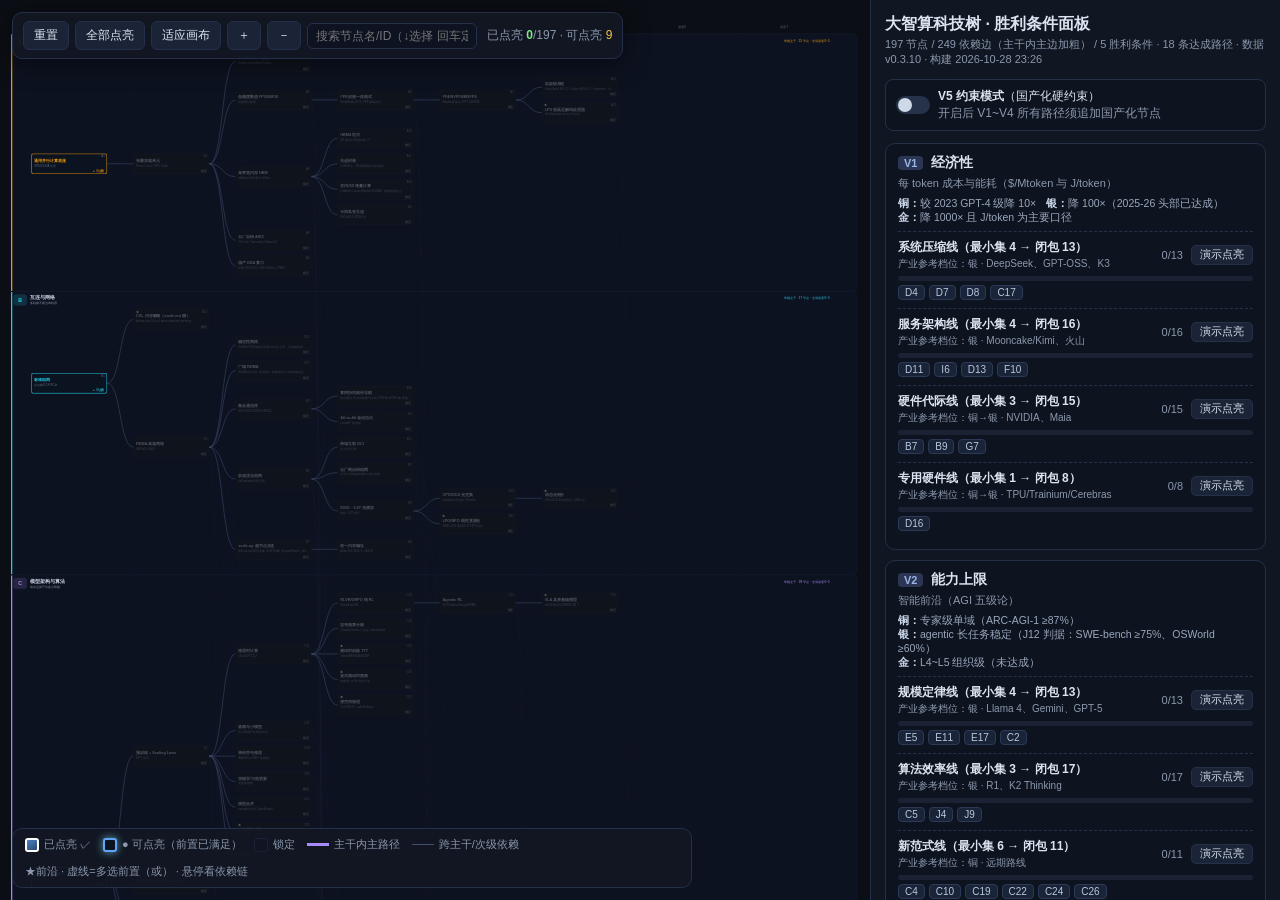
==== commit 4a17bec5: "v0.3.10：判据去分级化 + 新增广域 RDMA" ====
--- a/智算科技树-v1.0.html
+++ b/智算科技树-v1.0.html
@@ -171,8 +171,8 @@
 </div>
 <div id="nodeModal"><div class="mbox" id="mbox"></div></div>
 <div id="selftest"></div>
-<script>window.__BUILD__ = "2026-10-21 23:24";
-window.TREE_DATA = {"meta": {"version": "0.3.9", "date": "2026-10-21", "source": "智算科技树-v0.2.2.md + AI4S范式层重构 + 知识图谱 + 曙光锚点 + v0.2.5 工程与前沿缺口 + v0.2.6 平台基础能力 + v0.2.7 DeepInfer 与许愿式编程 + v0.2.8 存储网络与E主干详述", "nodeCount": 196, "trunkCount": 11, "victoryCount": 5, "pathCount": 18}, "trunks": [{"id": "A", "name": "芯片与算力硬件", "type": "常规", "question": "单点每秒每瓦能算多少"}, {"id": "B", "name": "互连与网络", "type": "常规", "question": "多机能不能当单机用"}, {"id": "C", "name": "模型架构与算法", "type": "常规", "question": "每次运算产出多少智能"}, {"id": "D", "name": "推理系统与服务", "type": "常规", "question": "服务侧效率极限在哪"}, {"id": "E", "name": "训练系统与数据", "type": "常规", "question": "万卡月训如何稳定高效"}, {"id": "F", "name": "云原生与资源调度", "type": "常规", "question": "算力能否像电力即取即用"}, {"id": "G", "name": "智算中心与能源", "type": "常规", "question": "电和热能不能供得上"}, {"id": "H", "name": "通智一体与算力网络", "type": "后发型", "question": "通与智能否当一朵云用"}, {"id": "I", "name": "存储与数据流动", "type": "常规", "question": "数据供不上还是算不动"}, {"id": "J", "name": "Agent 与应用使能", "type": "常规", "question": "模型能力能否转化为可交付任务"}, {"id": "K", "name": "科学计算范式（AI4S）", "type": "常规", "question": "云上要承载哪几类科学计算负载"}], "nodes": [{"id": "A1", "name": "通用并行计算底座", "trunk": "A", "desc": "GPU/CUDA 生态", "prereqs": [], "criteria": "主流框架默认支持", "depth": 0, "dependents": 1}, {"id": "A2", "name": "张量加速单元", "trunk": "A", "desc": "Tensor Core / NPU Cube", "prereqs": ["A1"], "criteria": "混合精度较 FP32 加速 ≥5×", "depth": 1, "dependents": 6}, {"id": "A3", "name": "低精度数值 FP16/BF16", "trunk": "A", "desc": "训推默认精度", "prereqs": ["A2"], "criteria": "训练精度损失 <0.5%", "depth": 2, "dependents": 3}, {"id": "A4", "name": "高带宽内存 HBM", "trunk": "A", "desc": "HBM3e 288GB/卡·8TB/s", "prereqs": ["A2"], "criteria": "带宽 ≥5TB/s/卡", "depth": 2, "dependents": 6}, {"id": "A5", "name": "卡间私有互连", "trunk": "A", "desc": "NVLink5 1.8TB/s/卡", "prereqs": ["A4"], "criteria": "卡间带宽 ≥8× PCIe", "depth": 3, "dependents": 1}, {"id": "A6", "name": "FP8 训推一体格式", "trunk": "A", "desc": "DeepSeek-V3 全 FP8 训练首证", "prereqs": ["A3"], "criteria": "训练近无损且推理成本降 ≥50%", "depth": 3, "dependents": 3}, {"id": "A7", "name": "FP4/NVFP4/MXFP4", "trunk": "A", "desc": "Blackwell 原生/GPT-OSS/K3", "prereqs": ["A6"], "criteria": "推理掉点 ≤1~2% 且显存减半", "depth": 4, "dependents": 2}, {"id": "A8", "name": "云厂自研 ASIC", "trunk": "A", "desc": "TPU v8 / Trainium3 / Maia 200", "prereqs": ["A2"], "criteria": "L2：自用 ≥10 万卡等效且 token/$ 优于同代 GPU", "depth": 2, "dependents": 1}, {"id": "A9", "name": "国产 DSA 算力", "trunk": "A", "desc": "昇腾 910C/思元 590-690/昆仑 P800", "prereqs": ["A2"], "criteria": "L2：推理规模商用（联动 V5）", "depth": 2, "dependents": 1}, {"id": "A10", "name": "HBM4 世代", "trunk": "A", "desc": "SK hynix 10G/pin 量产", "prereqs": ["A4"], "criteria": "单卡 ≥288GB 且 ≥10TB/s", "depth": 3, "dependents": 0}, {"id": "A11", "name": "先进封装", "trunk": "A", "desc": "CoWoS-L→R/玻璃基板/混合键合", "prereqs": ["A4"], "criteria": "大芯片量产良率可支撑", "depth": 3, "dependents": 0}, {"id": "A12", "name": "存内/3D 堆叠计算", "trunk": "A", "desc": "d-Matrix Corsair/Raptor/XCENA；类脑退潮注记", "prereqs": ["A4"], "criteria": "L1→L2：CIM 推理商用", "depth": 3, "dependents": 0}, {"id": "A13", "name": "机架级系统", "trunk": "A", "desc": "Vera Rubin NVL72→Kyber NVL576→Feynman；系统级超节点对标：CloudMatrix384（384×910C，以系统工程规模换单卡劣势）", "prereqs": ["A5", "A7", "G1"], "criteria": "单机架 ≥1EF（FP4）液冷交付", "depth": 5, "dependents": 1}, {"id": "A14", "name": "LPU 低延迟解码处理器", "trunk": "A", "frontier": true, "desc": "NVIDIA 收编 Groq LP35/40", "prereqs": ["A2", "A7"], "criteria": "L2：单流解码时延与 GPU 解耦", "depth": 5, "dependents": 1}, {"id": "A15", "name": "Transformer 专用 ASIC", "trunk": "A", "frontier": true, "desc": "Etched Sohu/MatX/Taalas", "prereqs": ["A2"], "criteria": "L1→L2：特定模型族 token/$ 优势 ≥2×", "depth": 2, "dependents": 0}, {"id": "B1", "name": "标准组网", "trunk": "B", "desc": "以太网/TCP/PCIe", "prereqs": [], "criteria": "基座", "depth": 0, "dependents": 2}, {"id": "B2", "name": "RDMA 高速网络", "trunk": "B", "desc": "IB/RoCE 400G", "prereqs": ["B1"], "criteria": "μs 级时延支撑万卡", "depth": 1, "dependents": 7}, {"id": "B3", "name": "集合通信库", "trunk": "B", "desc": "NCCL/HCCL/BCCL/MCCL", "prereqs": ["B2"], "criteria": "AllReduce 满足万卡效率", "depth": 2, "dependents": 2}, {"id": "B4", "name": "轨道优化组网", "trunk": "B", "desc": "rail-optimized 双平面", "prereqs": ["B2"], "criteria": "L2：万卡作业月级稳定", "depth": 2, "dependents": 7}, {"id": "B5", "name": "云厂商自研组网", "trunk": "B", "desc": "HPN2.0/MegaScale/谷歌 Virgo", "prereqs": ["B4"], "criteria": "L2：≥1.5 万卡商用", "depth": 3, "dependents": 0}, {"id": "B6", "name": "All-to-All 通信范式", "trunk": "B", "desc": "DeepEP 双内核", "prereqs": ["B3", "C5"], "criteria": "EP 训推计算通信重叠", "depth": 3, "dependents": 1}, {"id": "B7", "name": "scale-up 超节点互连", "trunk": "B", "desc": "NVLink 域/UEC/灵衢 2.0/PPU/曙光 scaleFabric（800G 类 IB、单子网 11 万卡）", "prereqs": ["B2"], "criteria": "域内 ≥1.8TB/s 且 ≥72 卡", "depth": 2, "dependents": 1}, {"id": "B8", "name": "统一内存编址", "trunk": "B", "desc": "Atlas 950 8192 卡 256TB", "prereqs": ["B7"], "criteria": "L2：≥千卡域内存池化", "depth": 3, "dependents": 0}, {"id": "B9", "name": "800G→1.6T 光模块", "trunk": "B", "desc": "旭创 1.6T 量产", "prereqs": ["B4"], "criteria": "1.6T 单端口功耗 ≤30W", "depth": 3, "dependents": 2}, {"id": "B10", "name": "CPO/OCS 光交换", "trunk": "B", "desc": "Quantum-X/谷歌 Palomar", "prereqs": ["B9"], "criteria": "L2：规模商用", "depth": 4, "dependents": 1}, {"id": "B11", "name": "跨域互联 DCI", "trunk": "B", "desc": "算力互联网", "prereqs": ["B4"], "criteria": "L1：跨集群协同可验证", "depth": 3, "dependents": 2}, {"id": "B12", "name": "动态光拓扑", "trunk": "B", "frontier": true, "desc": "TPUv8 OCS 动态切片 9600 片", "prereqs": ["B10"], "criteria": "L2：拓扑随作业重构", "depth": 5, "dependents": 0}, {"id": "B13", "name": "LPO/NPO 线性直驱光", "trunk": "B", "frontier": true, "desc": "800G LPO 商用/6.4T NPO 首发", "prereqs": ["B9"], "criteria": "L2：互连功耗降 ≥50%", "depth": 4, "dependents": 0}, {"id": "B14", "name": "CXL 内存解耦（scale-out 侧）", "trunk": "B", "frontier": true, "desc": "Astera Leo 2/LeoX fabric-attached memory", "prereqs": ["B1"], "criteria": "L2：跨机内存池商用", "depth": 1, "dependents": 0}, {"id": "B15", "name": "确定性网络", "trunk": "B", "desc": "DetNet/TSN/确定性时延与抖动上界，无损网络的跨域延伸——算力并网（H4/H5）与跨集群训推（E9）的跨域 SLA 底座", "prereqs": ["B2"], "criteria": "L2：跨域 P99.9 时延抖动上界可承诺", "depth": 2, "dependents": 0}, {"id": "B16", "name": "算网协同路径导航", "trunk": "B", "desc": "集合通信库自动构建节点间 CPU/网卡/GPU 物理连接拓扑，结合云算网协同实现流量最优路径；集合通信库与网络控制器交互拓扑信息，实现通信流量全局负载分担", "prereqs": ["B3", "B4"], "criteria": "L2：拓扑感知全局负载分担万卡级生产化（链路利用率均衡可量化）", "depth": 3, "dependents": 0}, {"id": "C1", "name": "Transformer 基石", "trunk": "C", "desc": "自注意力", "prereqs": [], "criteria": "—", "depth": 0, "dependents": 4}, {"id": "C2", "name": "预训练 + Scaling Laws", "trunk": "C", "desc": "GPT 范式", "prereqs": ["C1"], "criteria": "规模外推误差 <5%", "depth": 1, "dependents": 9}, {"id": "C3", "name": "注意力高效化", "trunk": "C", "desc": "GQA→MLA（KV 压缩 93%）", "prereqs": ["C1"], "criteria": "KV 降幅 ≥8× 近无损", "depth": 1, "dependents": 3}, {"id": "C4", "name": "线性/混合注意力", "trunk": "C", "desc": "Kimi Linear/Qwen3-Next/M3", "prereqs": ["C3"], "criteria": "L3：旗舰量产，长序列成本降 ≥50%", "depth": 2, "dependents": 0}, {"id": "C5", "name": "细粒度 MoE", "trunk": "C", "desc": "V3/Llama4/K2-K3", "prereqs": ["C2"], "criteria": "万亿激活 <5% 成本同降", "depth": 2, "dependents": 4}, {"id": "C6", "name": "稳定万亿训练算法", "trunk": "C", "desc": "无辅助损失均衡+MuonClip", "prereqs": ["C5"], "criteria": "万亿 token 零 spike", "depth": 3, "dependents": 0}, {"id": "C7", "name": "长上下文 1M+", "trunk": "C", "desc": "Gemini/K3/V4.1", "prereqs": ["C3"], "criteria": "1M 可用且成本可控", "depth": 2, "dependents": 1}, {"id": "C8", "name": "原生稀疏注意力", "trunk": "C", "desc": "NSA→DSA 训推一体（API -50%）", "prereqs": ["C7"], "criteria": "L3：训推一体稀疏化商用", "depth": 3, "dependents": 0}, {"id": "C9", "name": "原生多模态统一", "trunk": "C", "desc": "GPT-4o/GPT-5/Qwen-Omni", "prereqs": ["C1"], "criteria": "any-to-any 单模型", "depth": 1, "dependents": 4}, {"id": "C10", "name": "世界模型", "trunk": "C", "desc": "Genie3/V-JEPA2", "prereqs": ["C9"], "criteria": "L2：可交互商用", "depth": 2, "dependents": 0}, {"id": "C11", "name": "视频生成架构", "trunk": "C", "desc": "Veo3/Sora2", "prereqs": ["C9"], "criteria": "商用音画同步", "depth": 2, "dependents": 0}, {"id": "C12", "name": "推理时计算", "trunk": "C", "desc": "o1/o3/GPT-5.2", "prereqs": ["C2"], "criteria": "ARC 类跃升 ≥30 分", "depth": 2, "dependents": 5}, {"id": "C13", "name": "RLVR/GRPO 纯 RL", "trunk": "C", "desc": "DeepSeek-R1", "prereqs": ["C12"], "criteria": "纯 RL 达推理模型水平", "depth": 3, "dependents": 1}, {"id": "C14", "name": "思考预算分级", "trunk": "C", "desc": "Claude/Gemini 产品化+interleaved", "prereqs": ["C12"], "criteria": "多档成本曲线", "depth": 3, "dependents": 0}, {"id": "C15", "name": "Agentic RL", "trunk": "C", "desc": "K2 Thinking/TongyiDR/M2", "prereqs": ["C13"], "criteria": "L2：≥20 步长任务稳定", "depth": 4, "dependents": 3}, {"id": "C16", "name": "蒸馏与小模型", "trunk": "C", "desc": "R1-Distill/Phi-4/Qwen3", "prereqs": ["C2"], "criteria": "3B≈GPT-3.5（已达成）", "depth": 2, "dependents": 2}, {"id": "C17", "name": "量化压缩", "trunk": "C", "desc": "FP8/W4；FP4 主流 L3", "prereqs": ["A6"], "criteria": "掉点 ≤1~2% 占用减半", "depth": 4, "dependents": 2}, {"id": "C18", "name": "KV cache 压缩", "trunk": "C", "desc": "KIVI 2bit", "prereqs": ["C3"], "criteria": "长上下文显存降 ≥4×", "depth": 2, "dependents": 0}, {"id": "C19", "name": "神经符号推理", "trunk": "C", "desc": "AlphaProof IMO 金牌级", "prereqs": ["C2"], "criteria": "L2：金牌水平", "depth": 2, "dependents": 0}, {"id": "C20", "name": "持续学习/热更新", "trunk": "C", "desc": "免重训增量", "prereqs": ["C2"], "criteria": "L1：不掉点", "depth": 2, "dependents": 0}, {"id": "C21", "name": "模型合并", "trunk": "C", "desc": "mergekit 登顶 OpenRouter", "prereqs": ["C2"], "criteria": "L2：登公开榜首", "depth": 2, "dependents": 0}, {"id": "C22", "name": "扩散语言模型", "trunk": "C", "frontier": true, "desc": "Mercury2.5/DiffusionGemma/LLaDA2", "prereqs": ["C2"], "criteria": "L2：并行解码 ≥3× AR", "depth": 2, "dependents": 0}, {"id": "C23", "name": "三元/原生低比特网络", "trunk": "C", "frontier": true, "desc": "BitNet 2B4T/CAT-Q/ScaleQ", "prereqs": ["C17"], "criteria": "L1→L2：≥40B 或 PTQ ≤2%", "depth": 5, "dependents": 0}, {"id": "C24", "name": "测试时训练 TTT", "trunk": "C", "frontier": true, "desc": "Titans/MEM1/ASCENT", "prereqs": ["C12"], "criteria": "L1：研究前沿", "depth": 3, "dependents": 0}, {"id": "C25", "name": "VLA 具身基础模型", "trunk": "C", "frontier": true, "desc": "π0.5/Helix2.5/GR00T N1.7", "prereqs": ["C9", "C15"], "criteria": "L2：真机零样本", "depth": 5, "dependents": 0}, {"id": "C26", "name": "显式测试时搜索", "trunk": "C", "frontier": true, "desc": "树搜索 vs RL 内化竞争", "prereqs": ["C12"], "criteria": "L1→L2", "depth": 3, "dependents": 0}, {"id": "C27", "name": "潜空间推理", "trunk": "C", "frontier": true, "desc": "CoCONUT→soft thinking", "prereqs": ["C12"], "criteria": "L1", "depth": 3, "dependents": 0}, {"id": "C28", "name": "图神经网络与图 Transformer", "trunk": "C", "desc": "GraphCast/Graphormer/GNN——时空预测、分子图、图结构数据范式", "prereqs": ["C1"], "criteria": "L2：图任务基准 SOTA 且规模商用", "depth": 1, "dependents": 1}, {"id": "D1", "name": "算子融合与 Kernel", "trunk": "D", "desc": "FA-3/FA-4/FlashInfer/DeepGEMM", "prereqs": ["A3"], "criteria": "峰值利用率 ≥70%", "depth": 3, "dependents": 5}, {"id": "D2", "name": "推理编译", "trunk": "D", "desc": "TRT-LLM/torch.compile/xLLM", "prereqs": ["D1"], "criteria": "吞吐 ≥1.5×", "depth": 4, "dependents": 1}, {"id": "D3", "name": "连续批处理", "trunk": "D", "desc": "Orca", "prereqs": [], "criteria": "吞吐 2~10×", "depth": 0, "dependents": 1}, {"id": "D4", "name": "分页 KV 管理", "trunk": "D", "desc": "PagedAttention", "prereqs": ["D3"], "criteria": "碎片 <4%", "depth": 1, "dependents": 4}, {"id": "D5", "name": "前缀树缓存", "trunk": "D", "desc": "RadixAttention", "prereqs": ["D4"], "criteria": "多轮命中 ≥2×", "depth": 2, "dependents": 1}, {"id": "D6", "name": "多卡并行服务化", "trunk": "D", "desc": "TP/PP serving", "prereqs": ["D1"], "criteria": "TPOT 20~100ms 达标", "depth": 4, "dependents": 1}, {"id": "D7", "name": "投机解码", "trunk": "D", "desc": "EAGLE-3", "prereqs": ["D1"], "criteria": "接受长度 >3 加速 ≥2×", "depth": 4, "dependents": 0}, {"id": "D8", "name": "原生 MTP", "trunk": "D", "desc": "DeepSeek MTP 生产 1.8×", "prereqs": ["C5"], "criteria": "decode ≥1.8×", "depth": 3, "dependents": 0}, {"id": "D9", "name": "PD 分离", "trunk": "D", "desc": "DistServe/Mooncake/火山", "prereqs": ["D4", "B2"], "criteria": "goodput ≥2×", "depth": 2, "dependents": 4}, {"id": "D10", "name": "KV 传输与分层 offload", "trunk": "D", "desc": "NIXL/LMCache/Dynamo/vRDMA", "prereqs": ["D9", "B2"], "criteria": "不占算力卡，读价 ≤0.1×", "depth": 3, "dependents": 2}, {"id": "D11", "name": "KV 全局池化", "trunk": "D", "desc": "Mooncake Store 多芯适配", "prereqs": ["D10"], "criteria": "L2：全局命中 >50%", "depth": 4, "dependents": 0}, {"id": "D12", "name": "专家并行 serving", "trunk": "D", "desc": "DeepEP/wide-EP", "prereqs": ["C5", "B6"], "criteria": "万亿 MoE 生产", "depth": 4, "dependents": 2}, {"id": "D13", "name": "SLO 感知调度", "trunk": "D", "desc": "TTFT/TPOT 双 SLO", "prereqs": ["D9"], "criteria": "≥90% 请求达标", "depth": 3, "dependents": 5}, {"id": "D14", "name": "Agent 化服务（引擎侧）", "trunk": "D", "desc": "会话亲和/KV 持久化/缓存计费/Strata", "prereqs": ["D5"], "criteria": "读价 ≤0.1× 且 P99 达标", "depth": 3, "dependents": 3}, {"id": "D15", "name": "Serverless 推理", "trunk": "D", "desc": "Modal 百万 VM 沙箱", "prereqs": ["D13"], "criteria": "秒级冷启动", "depth": 4, "dependents": 0}, {"id": "D16", "name": "专用低延迟架构", "trunk": "D", "desc": "Cerebras/Groq（历史锚点）", "prereqs": [], "prereqsAny": [["A8"], ["A14"]], "criteria": "单流 ≥400 t/s", "depth": 6, "dependents": 0}, {"id": "D17", "name": "引擎工程化/国产引擎", "trunk": "D", "desc": "vLLM v0.31/SGLang/EndStream；DeepInfer（DeepSeek 生产引擎 2026.10 开源：异步零开销批调度、DSpark 置信度投机验证、EPLB，SM100+昇腾 950 双平台，基于 vLLM 构建）", "prereqs": ["D4"], "criteria": "L2：生产级规模采用", "depth": 2, "dependents": 4}, {"id": "D18", "name": "端侧运行时", "trunk": "D", "desc": "llama.cpp/MLX/QNN", "prereqs": ["C17"], "criteria": "端侧 7B+ 可用", "depth": 5, "dependents": 0}, {"id": "D19", "name": "Token 工厂/Neocloud", "trunk": "D", "desc": "CoreWeave/Lambda/智算云", "prereqs": ["D13", "G3"], "criteria": "L2：token 口径营收", "depth": 4, "dependents": 0}, {"id": "D20", "name": "异步并行架构", "trunk": "D", "frontier": true, "desc": "V3.2 async TP/DP/PIPEMORPH（DeepInfer 开源生产化：零开销异步批调度器）", "prereqs": ["D6", "E3"], "criteria": "L2：生产部署", "depth": 5, "dependents": 0}, {"id": "D21", "name": "弹性专家放置与 offload", "trunk": "D", "frontier": true, "desc": "KTransformers/Kairox/EPLB", "prereqs": ["D12"], "criteria": "L2：混合内存推理", "depth": 5, "dependents": 0}, {"id": "D22", "name": "智能模型路由/级联", "trunk": "D", "frontier": true, "desc": "Dynamo router/OpenRouter", "prereqs": ["D13"], "criteria": "L3：动态路由生产化", "depth": 4, "dependents": 0}, {"id": "D23", "name": "Multi-LoRA 多租推理", "trunk": "D", "frontier": true, "desc": "vLLM multi-LoRA/DroidSpeak", "prereqs": ["D4", "F6"], "criteria": "L3：生产标配", "depth": 4, "dependents": 0}, {"id": "D24", "name": "Agent 原生 serving 调度", "trunk": "D", "frontier": true, "desc": "Pie/Murakkab/AIOS", "prereqs": ["D14", "J3"], "criteria": "L1：研究前沿", "depth": 5, "dependents": 0}, {"id": "E1", "name": "数据并行", "trunk": "E", "desc": "数据并行：模型复制多卡、各卡处理不同数据分片、梯度经 AllReduce 同步（PyTorch DDP）", "prereqs": [], "criteria": "—", "detail": "最基础的分布式训练范式：每卡持有完整模型副本，各处理不同小批量，反向计算后经 AllReduce 同步梯度保证一致性。是所有高阶并行策略的底座，扩展效率取决于通信与计算的重叠程度。", "criteriaDetail": "基座节点无门槛：主流框架（PyTorch DDP 等）原生支持即可点亮", "depth": 0, "dependents": 1}, {"id": "E2", "name": "显存优化", "trunk": "E", "desc": "显存优化：优化器状态/梯度/参数按三级切分到多卡削平显存墙（DeepSpeed ZeRO、PyTorch FSDP）", "prereqs": ["E1"], "criteria": "显存 1/N 分片", "detail": "模型远超单卡显存时的核心手段：将优化器状态、梯度、参数按 ZeRO 三级策略切分到各卡，以通信换显存，配合 CPU offload 与重计算，使单卡需求近似降为 1/N，是百亿~千亿模型可训练的前提。", "criteriaDetail": "N 卡下单卡显存占用近似 1/N，且吞吐损失可接受（<20%）", "depth": 1, "dependents": 1}, {"id": "E3", "name": "多维并行", "trunk": "E", "desc": "多维并行：TP/PP/DP/CP/EP 多维组合切分千亿~万亿模型（Megatron 系五维并行），千卡扩展效率 ≥85%", "prereqs": ["E2"], "criteria": "千卡扩展 ≥85%", "detail": "单一并行维度吃不下万亿参数×万卡规模：需组合张量/流水线/数据/上下文/专家并行（TP/PP/DP/CP/EP），在通信量与显存间找最优切分。Megatron 系已到五维并行，是千亿以上模型训练标配。", "criteriaDetail": "千卡规模端到端扩展效率 ≥85%（线性加速比的八五折），代表通信开销已被工程化压缩", "depth": 2, "dependents": 4}, {"id": "E4", "name": "FP8 训练工程", "trunk": "E", "desc": "FP8 训练工程：全 FP8 混合精度的缩放策略与数值稳定工程（DeepSeek-V3 278.8 万 GPU 时首证）", "prereqs": ["A6", "E3"], "criteria": "近无损成本降 ≥50%", "detail": "把训练主力精度从 BF16 降到 FP8，存储/带宽/算力三重收益；难点是激活动态范围大，需逐层缩放、随机舍入与高精度累加等数值稳定工程。DeepSeek-V3 以 278.8 万 GPU 时全 FP8 训练首次证明大规模可行。", "criteriaDetail": "与 BF16 基线精度近无损（<0.5%）且综合训练成本降 ≥50%", "depth": 4, "dependents": 0}, {"id": "E5", "name": "万卡集群工程", "trunk": "E", "desc": "万卡集群工程：万卡级训练的稳定性与效率工程，MFU ≥40% 为门槛、≥55% 为标杆（字节 MegaScale、xAI Colossus 十万卡单集群）", "prereqs": ["E3", "B4"], "criteria": "L2：MFU ≥40%；L3：≥55%", "detail": "千卡到万卡不是堆卡：需治理日均 ≥1 次的硬件故障、慢节点检测、拓扑感知并行配置与通信调优，同时拉高有效训练时间与 MFU。字节 MegaScale 首公开万卡 MFU 55.2%，xAI Colossus 已进十万卡单集群世代。", "criteriaDetail": "L2=万卡级 MFU ≥40%（工业门槛）；L3=≥55%（公开标杆水平）", "depth": 3, "dependents": 2}, {"id": "E6", "name": "checkpoint 快速存取", "trunk": "E", "desc": "checkpoint 快速存取：高频异步快照与并行读写，故障后分钟级恢复（Kimi 5min 级、Checkmate）", "prereqs": ["E5", "I5"], "criteria": "间隔 ≤15min，恢复 P50 <15min", "detail": "集群越大故障越频，checkpoint 从\"保险\"变为高频生产动作：异步快照减少训练停顿，并行读写把 TB 级权重存取压到分钟级，故障恢复 P50 <15 分钟是万卡集群基本功。", "criteriaDetail": "快照间隔 ≤15 分钟（可容忍进度损失），恢复 P50 <15 分钟", "depth": 4, "dependents": 1}, {"id": "E7", "name": "训练容错自愈", "trunk": "E", "desc": "训练容错自愈：坏卡检测、SDC 硅差错纠与任务自动迁移续训（Llama3.1 54 天 466 次中断自愈；L2 可用率 ≥98%）", "prereqs": ["E6"], "criteria": "L2 ≥98%；L3 ≥99.5%", "detail": "万卡集群故障是常态：Llama3.1 训练 54 天 466 次中断（GPU 相关近六成）。需坏卡预测摘除、SDC 静默数据损坏检测纠错、任务自动迁移续训，把人工介入压到最低。", "criteriaDetail": "L2=有效训练时间 ≥98%；L3=≥99.5%（接近无人工干预）", "depth": 5, "dependents": 2}, {"id": "E8", "name": "loss spike 治理", "trunk": "E", "desc": "loss spike 治理：异常尖峰的检测-回滚-优化器调参闭环，支撑万亿 token 零 spike（Muon 系优化器）", "prereqs": ["E7"], "criteria": "万亿零 spike", "detail": "超大训练的 loss 突刺源于坏数据、极端梯度与数值不稳定，不处理轻则浪费算力重则发散报废。闭环=实时检测→回滚健康点→数据/优化器归因治理；Muon 系优化器显著降低 spike 频率。", "criteriaDetail": "万亿 token 训练全程无未处理的 loss spike（检测-回滚-治理闭环运转）", "depth": 6, "dependents": 0}, {"id": "E9", "name": "去中心化/跨集群训练", "trunk": "E", "desc": "去中心化/跨集群训练：跨地域多集群协同训练，容忍异构算力与公网时延（INTELLECT-2、Di-PS 9 集群）", "prereqs": ["E5"], "criteria": "L2：运营级", "detail": "把训练从单集群扩展到跨地域多集群：以弹性数据并行/分层聚合容忍公网时延与带宽抖动，配合数据分片与异步聚合，让分散乃至异构的算力共训一个模型。INTELLECT-2 验证跨洋训练，Di-PS 打通 9 集群。", "criteriaDetail": "L1=可行性验证（论文/试点级）；L2=运营级=跨集群成为常态化生产方式，可用率与效率达单集群八成以上；L3=全球算力池化训练", "depth": 4, "dependents": 0}, {"id": "E10", "name": "PB 级数据管线", "trunk": "E", "desc": "PB 级数据管线：采集-清洗-去重-配比的工业化数据流水线（FineWeb-Edu 15T token 基准）", "prereqs": ["I1"], "criteria": "≥10T 去重清洗", "detail": "预训练数据工程已工业化：网页/代码/图书多源采集，经抽取、启发式+模型化过滤、精确/模糊去重、安全清洗到配比混合，形成可复现流水线。FineWeb-Edu 以 15T token 树立开源基准。", "criteriaDetail": "≥10T token 级去重清洗管线稳定运行（吞吐与质量双达标）", "depth": 1, "dependents": 5}, {"id": "E11", "name": "合成数据工厂", "trunk": "E", "desc": "合成数据工厂：用强模型批量生成训练数据，合成占比 ≥50% 且能力不掉点（Nemotron-CC、Phi-4）", "prereqs": ["E10"], "criteria": "L2：合成 ≥50% 不降", "detail": "高质量人类数据见顶后，用强模型批量生成推理轨迹、代码、问答成为主流：关键是分布覆盖、难度分层与污染防控。Nemotron-CC、Phi-4 证明合成占比过半仍能提能，scaling 从\"爬数据\"转向\"造数据\"。", "criteriaDetail": "L2=合成占比 ≥50% 时能力不降反升（可信评估确认无污染）", "depth": 2, "dependents": 1}, {"id": "E12", "name": "数据质量评估", "trunk": "E", "desc": "数据质量评估：可计算的数据质量度量与分级筛选，质量分与模型能力强相关（DCLM 分级体系）", "prereqs": ["E10"], "criteria": "质量-能力相关", "detail": "\"数据质量\"必须可计算：用模型驱动的质量分类器给样本打分分级，验证质量分与下游能力强相关（DCLM 范式），把\"配比艺术\"变成\"可测量科学\"，指导数据预算投向最优分片。", "criteriaDetail": "质量分与模型能力建立显著量化相关，且分级筛选带来可复现能力增益", "depth": 2, "dependents": 0}, {"id": "E13", "name": "多模态数据联合", "trunk": "E", "desc": "多模态数据联合：图文音视频联合清洗与交错配比，扩模态不引起退化（K2.5/K3 数据管线）", "prereqs": ["E10"], "criteria": "无模态退化", "detail": "多模态不是简单拼接：需跨模态对齐清洗、交错文档构造、模态配比与课程设计，防止\"模态跷跷板\"（新模态进来旧能力退化）。K2.5/K3 管线展示了工业级联合处理路径。", "criteriaDetail": "新增模态后既有能力无退化（无跷跷板），联合配比可复现", "depth": 2, "dependents": 1}, {"id": "E14", "name": "RL 基础设施", "trunk": "E", "desc": "RL 基础设施：rollout 生成与训练步完全解耦的全异步 RL 训练栈（veRL/AReaL，2026 顶会 RL 系统学）", "prereqs": ["E3", "D12"], "criteria": "全异步 rollout 解耦", "detail": "RL 训练瓶颈从训练步移到 rollout 生成：需把策略 rollout、奖励计算与训练步做成全异步流水，异构资源弹性伸缩，避免 GPU 大规模空转。veRL/AReaL 为开源标杆，2026 年顶会已形成 RL 系统学方向。", "criteriaDetail": "rollout 与训练完全异步解耦（生成/训练资源独立伸缩），整体 GPU 利用率显著提升", "depth": 5, "dependents": 2}, {"id": "E15", "name": "训推一体 rollout", "trunk": "E", "desc": "训推一体 rollout：RL 采样直接复用推理引擎（vLLM/SGLang），训练采样与在线服务同构提效", "prereqs": ["E14", "D17"], "criteria": "弹性复用", "detail": "RL 采样直接复用生产级推理引擎（vLLM/SGLang 的连续批处理、PD 分离能力），训练与推理同一执行栈：省去双栈维护，rollout 吞吐提升数倍，训练侧直接继承服务侧优化红利。", "criteriaDetail": "RL rollout 复用推理引擎且弹性伸缩（训练/推理资源潮汐复用）", "depth": 6, "dependents": 0}, {"id": "E16", "name": "数据飞轮", "trunk": "E", "desc": "数据飞轮：线上反馈回流构造自我改进闭环（self-improving，MiMo 类实践）", "prereqs": ["E11", "C15"], "criteria": "L1：闭环可验证", "detail": "把线上使用信号（用户反馈、任务成败、修正数据）回流到训练管线，构造\"部署→反馈→再训练\"的自我改进闭环（self-improving），是模型持续进化的数据引擎。", "criteriaDetail": "L1=闭环可验证（回流数据带来可测量的能力提升）", "depth": 5, "dependents": 1}, {"id": "E17", "name": "Mid-training 中期训练", "trunk": "E", "frontier": true, "desc": "Mid-training 中期训练：预训练与后训练之间的能力注入阶段（ERNIE 首倡、Qwen 轨迹汤管线）", "prereqs": ["E10"], "criteria": "L2→L3：标准阶段", "detail": "预训练与后训练之间的新兴标准阶段：中期注入领域知识、推理轨迹与课程数据（\"轨迹汤\"），以远低于预训练的成本定向强化能力。ERNIE 首倡，Qwen 系列已管线化常规采用。", "criteriaDetail": "L2=主流模型公开采用；L3=业界公认的标准训练阶段（无争议）", "depth": 2, "dependents": 0}, {"id": "E18", "name": "RL 环境工厂", "trunk": "E", "frontier": true, "desc": "RL 环境工厂：可验证奖励环境的批量生产与并行供给，从 200 到 2 万并行环境（genrl）", "prereqs": ["E14"], "criteria": "L2：万级稳定供数", "detail": "Agentic RL 的稀缺资源不是算力而是可验证环境：需批量构造带奖励信号的任务环境（代码沙箱、浏览器、仿真器）并万级并行供给。genrl 等把环境供给从数百扩到 2 万并行，环境生产成为 RL 工厂化核心环节。", "criteriaDetail": "L2=万级环境稳定并行供给（生成-调度-回收全链路生产化）", "depth": 6, "dependents": 0}, {"id": "F1", "name": "容器化基座", "trunk": "F", "sub": "资源抽象", "desc": "OCI/Docker/K8s", "prereqs": [], "criteria": "标准化交付", "depth": 0, "dependents": 6}, {"id": "F2", "name": "GPU 设备接入", "trunk": "F", "sub": "资源抽象", "desc": "Device Plugin/Operator", "prereqs": ["F1"], "criteria": "GPU 原生", "depth": 1, "dependents": 5}, {"id": "F3", "name": "DRA 动态资源分配", "trunk": "F", "sub": "资源抽象", "desc": "1.34 GA→1.37 演进", "prereqs": ["F2"], "criteria": "异构一等公民", "depth": 2, "dependents": 1}, {"id": "F4", "name": "异构统一运行时", "trunk": "F", "sub": "资源抽象", "desc": "CUDA/NPU 统一编排", "prereqs": ["F2"], "criteria": "国产零改造（L2）", "depth": 2, "dependents": 2}, {"id": "F5", "name": "GPU 硬切分", "trunk": "F", "sub": "共享池化", "desc": "MIG/MPS", "prereqs": ["F2"], "criteria": "≤1/8 卡且隔离", "depth": 2, "dependents": 1}, {"id": "F6", "name": "vGPU/算力虚拟化", "trunk": "F", "sub": "共享池化", "desc": "HAMi", "prereqs": ["F5"], "criteria": "密度 ≥3×", "depth": 3, "dependents": 4}, {"id": "F7", "name": "GPU 池化远端调用", "trunk": "F", "sub": "共享池化", "desc": "Run:ai/OrionX", "prereqs": ["F6"], "criteria": "利用率 +2×", "depth": 4, "dependents": 0}, {"id": "F8", "name": "Gang 训练调度", "trunk": "F", "sub": "调度", "desc": "Volcano/LWS", "prereqs": ["F1"], "criteria": "千卡秒级", "depth": 1, "dependents": 3}, {"id": "F9", "name": "拓扑感知调度", "trunk": "F", "sub": "调度", "desc": "亲和/NUMA/链路", "prereqs": ["F3", "B4"], "criteria": "+≥10%", "depth": 3, "dependents": 1}, {"id": "F10", "name": "训推潮汐混部", "trunk": "F", "sub": "调度", "desc": "错峰复用", "prereqs": ["F8", "D17"], "criteria": "L2：利用率 ≥70%", "depth": 3, "dependents": 3}, {"id": "F11", "name": "任务编排标准", "trunk": "F", "sub": "调度", "desc": "TrainingJob v2/KubeRay", "prereqs": ["F8"], "criteria": "框架无关", "depth": 2, "dependents": 1}, {"id": "F12", "name": "全局/跨域调度", "trunk": "F", "sub": "调度", "desc": "多集群视图", "prereqs": ["F10"], "criteria": "L1：协同可验证", "depth": 4, "dependents": 2}, {"id": "F13", "name": "多态计量计费", "trunk": "F", "sub": "运营", "desc": "秒级/卡时/token", "prereqs": ["F6"], "criteria": "三口径", "depth": 4, "dependents": 4}, {"id": "F14", "name": "MaaS 平台", "trunk": "F", "sub": "运营", "desc": "火山 16.4T/百炼/Bedrock", "prereqs": ["F13", "D17"], "criteria": "日 token 万亿级", "depth": 5, "dependents": 4}, {"id": "F15", "name": "多租隔离", "trunk": "F", "sub": "运营", "desc": "配额/隔离", "prereqs": ["F6"], "criteria": "可验证", "depth": 4, "dependents": 0}, {"id": "F16", "name": "GPU 深度可观测", "trunk": "F", "sub": "运营", "desc": "DCGM/eBPF", "prereqs": ["F2"], "criteria": "开销 <5%", "depth": 2, "dependents": 5}, {"id": "F17", "name": "AIOps 自愈", "trunk": "F", "sub": "运营", "desc": "DLRover 千卡", "prereqs": ["F16", "E7"], "criteria": "L3：零人工", "depth": 6, "dependents": 1}, {"id": "F18", "name": "机密计算 TEE", "trunk": "F", "sub": "安全可信", "desc": "CC-mode/Secure AI", "prereqs": ["A4"], "criteria": "L2：全链路可信", "depth": 3, "dependents": 1}, {"id": "F19", "name": "机密容器与合规", "trunk": "F", "sub": "安全可信", "desc": "CoCo", "prereqs": ["F18"], "criteria": "生产合规", "depth": 4, "dependents": 0}, {"id": "F20", "name": "推理网关与 K8s 编排标准", "trunk": "F", "sub": "推理编排标准", "frontier": true, "desc": "GIE v1.0 GA/llm-d", "prereqs": ["F13", "D13"], "criteria": "L2→L3：推理一等公民", "depth": 5, "dependents": 0}, {"id": "G1", "name": "冷板液冷", "trunk": "G", "desc": "NVL72 120kW 必须", "prereqs": [], "criteria": "≥100kW 且 PUE ≤1.25", "depth": 0, "dependents": 7}, {"id": "G2", "name": "800VDC 供电", "trunk": "G", "desc": "Kyber 配套", "prereqs": ["G1"], "criteria": "≥600kW 直流", "depth": 1, "dependents": 0}, {"id": "G3", "name": "GW 级园区", "trunk": "G", "desc": "Colossus2 23 万卡/Stargate", "prereqs": ["G1"], "criteria": "L2：10 万卡交付", "depth": 1, "dependents": 3}, {"id": "G4", "name": "核电/新能源 PPA", "trunk": "G", "desc": "三里岛 835MW/Constellation-亚马逊", "prereqs": ["G3"], "criteria": "GW 级 20 年", "depth": 2, "dependents": 1}, {"id": "G5", "name": "极致 PUE", "trunk": "G", "desc": "枢纽 ≤1.25；余热/光储直柔延伸", "prereqs": ["G1"], "criteria": "L2 ≤1.15；L3 ≤1.1", "depth": 1, "dependents": 0}, {"id": "G6", "name": "浸没/相变冷却", "trunk": "G", "desc": "≥150kW/架", "prereqs": ["G1"], "criteria": "L1~L2", "depth": 1, "dependents": 0}, {"id": "G7", "name": "端到端能效口径", "trunk": "G", "desc": "tokens/MW", "prereqs": ["G1", "A13"], "criteria": "L2：口径切换", "depth": 6, "dependents": 0}, {"id": "G8", "name": "聚变与 SMR 前沿电源", "trunk": "G", "frontier": true, "desc": "Helion Polaris/BWRX-300", "prereqs": ["G4"], "criteria": "L1→L2：MW 级并网", "depth": 3, "dependents": 0}, {"id": "H1", "name": "一云多芯统一资源池", "trunk": "H", "desc": "百舸 5.0 多芯混训", "prereqs": ["F4", "A9"], "criteria": "≥3 类国产芯片", "depth": 3, "dependents": 0}, {"id": "H2", "name": "通智统一调度/算网大脑", "trunk": "H", "desc": "移动/息壤五位一体", "prereqs": ["F8", "F9"], "criteria": "三类算力统一", "depth": 4, "dependents": 1}, {"id": "H3", "name": "离在线通智混部", "trunk": "H", "desc": "阿里/火山", "prereqs": ["F10"], "criteria": "20%→40%+", "depth": 4, "dependents": 0}, {"id": "H4", "name": "算力并网与算力互联网", "trunk": "H", "desc": "息壤/试验网/TokenHub/国家超算互联网（曙光智算旗舰店）", "prereqs": ["H2", "B11", "F13"], "criteria": "EFLOPS 级", "depth": 5, "dependents": 0}, {"id": "H5", "name": "通智互联网络", "trunk": "H", "desc": "枢纽 400G 无损", "prereqs": ["B11"], "criteria": "≤20ms", "depth": 4, "dependents": 0}, {"id": "H6", "name": "CPU-GPU 异构协同", "trunk": "H", "desc": "Dynamo offload", "prereqs": ["F4", "D17"], "criteria": "预处理零占用", "depth": 3, "dependents": 0}, {"id": "H7", "name": "算电协同", "trunk": "H", "desc": "绿电错峰", "prereqs": ["G3", "F10"], "criteria": "电价参与调度", "depth": 4, "dependents": 0}, {"id": "H8", "name": "AI 原生融合服务（外延）", "trunk": "H", "desc": "DB+AI/大数据+AI", "prereqs": ["F14"], "criteria": "生产商用", "depth": 6, "dependents": 0}, {"id": "I1", "name": "对象存储数据湖", "trunk": "I", "desc": "S3/OSS EB 级", "prereqs": [], "criteria": "EB/11 个 9", "depth": 0, "dependents": 6}, {"id": "I2", "name": "高性能并行文件系统", "trunk": "I", "desc": "Lustre/CPFS/HFS", "prereqs": ["I1"], "criteria": "TB/s 百万 IOPS", "depth": 1, "dependents": 5}, {"id": "I3", "name": "分布式缓存层", "trunk": "I", "desc": "Alluxio/JuiceFS", "prereqs": ["I2"], "criteria": "启动 ≥5×", "depth": 2, "dependents": 1}, {"id": "I4", "name": "GPUDirect Storage", "trunk": "I", "desc": "NVMe 直通", "prereqs": ["I2"], "criteria": "带宽 2~8×", "depth": 2, "dependents": 0}, {"id": "I5", "name": "Checkpoint 并行写", "trunk": "I", "desc": "WEKA/DDN", "prereqs": ["I2"], "criteria": "10TB ≤2min", "depth": 2, "dependents": 1}, {"id": "I6", "name": "KV Cache 分层存储", "trunk": "I", "desc": "Mooncake Store/LMCache", "prereqs": ["I3", "D10"], "criteria": "命中 ≥75% ms 级", "depth": 4, "dependents": 0}, {"id": "I7", "name": "权重/镜像 P2P 分发", "trunk": "I", "desc": "Dragonfly/Xet", "prereqs": ["I1"], "criteria": "≥10GB/s", "depth": 1, "dependents": 0}, {"id": "I8", "name": "多模态大对象存储", "trunk": "I", "desc": "视频高吞吐", "prereqs": ["I1", "E13"], "criteria": "不打满 GPU", "depth": 3, "dependents": 0}, {"id": "I9", "name": "向量数据库", "trunk": "I", "desc": "Milvus3.0/Lakebase", "prereqs": ["I1"], "criteria": "P99 <100ms（J4/J8 强依赖）", "depth": 1, "dependents": 3}, {"id": "I10", "name": "数据编排与 CSI 亲和", "trunk": "I", "desc": "数据跟随算力", "prereqs": ["I2", "F2"], "criteria": "预取联动", "depth": 2, "dependents": 0}, {"id": "I11", "name": "图数据库", "trunk": "I", "desc": "Neo4j/NebulaGraph/JanusGraph，十亿边级图存储", "prereqs": ["I1"], "criteria": "十亿边规模 P99 秒级查询", "depth": 1, "dependents": 1}, {"id": "J1", "name": "工具调用标准化", "trunk": "J", "desc": "函数调用→MCP 工具", "prereqs": ["C2"], "criteria": "原生支持", "depth": 2, "dependents": 1}, {"id": "J2", "name": "Agent 互操作协议", "trunk": "J", "desc": "MCP 2026.7 扩展体系/A2A（Linux Foundation 治理；A2A 管 agent 间协作、MCP 管 agent-工具）", "prereqs": ["J1"], "criteria": "事实标准中立治理", "depth": 3, "dependents": 3}, {"id": "J3", "name": "Agent 编排框架", "trunk": "J", "desc": "LangGraph/Agent SDK", "prereqs": ["J2", "D14"], "criteria": "生产级", "depth": 4, "dependents": 9}, {"id": "J4", "name": "多智能体系统", "trunk": "J", "desc": "subagent/DeepResearch", "prereqs": ["J3", "C15", "I9"], "criteria": "≥20 步稳定", "depth": 5, "dependents": 1}, {"id": "J5", "name": "国内 Agent 平台", "trunk": "J", "desc": "Coze/AgentScope", "prereqs": ["J3", "F14"], "criteria": "规模商用", "depth": 6, "dependents": 0}, {"id": "J6", "name": "代码执行沙箱", "trunk": "J", "desc": "E2B/Daytona/K8s AgentSandbox", "prereqs": ["F1"], "criteria": "<150ms 快照 fork", "depth": 1, "dependents": 3}, {"id": "J7", "name": "Computer/Browser Use", "trunk": "J", "desc": "computer use/OSWorld", "prereqs": ["C9", "J6"], "criteria": "≥60%", "depth": 2, "dependents": 0}, {"id": "J8", "name": "Agent 记忆层", "trunk": "J", "desc": "Mem0/memory tool/sleep-time；知识图谱为结构化长期记忆形态", "prereqs": ["J3", "I9"], "criteria": "成本 -3~4×", "depth": 5, "dependents": 0}, {"id": "J9", "name": "上下文工程", "trunk": "J", "desc": "compaction/JIT/rot", "prereqs": ["J3", "D14"], "criteria": "token -84%", "depth": 5, "dependents": 2}, {"id": "J10", "name": "Agentic 编码规模化", "trunk": "J", "desc": "Claude Code/Cursor", "prereqs": ["J6", "J9"], "criteria": "生产 ARR", "depth": 6, "dependents": 1}, {"id": "J11", "name": "Agent 可观测与评估", "trunk": "J", "desc": "OTel GenAI/LangSmith", "prereqs": ["F16", "J3"], "criteria": "全链路 tracing", "depth": 5, "dependents": 1}, {"id": "J12", "name": "Agent 任务基准", "trunk": "J", "desc": "SWE-bench/tau/OSWorld", "prereqs": ["J4"], "criteria": "≥75%（V2 银档判据）", "depth": 6, "dependents": 0}, {"id": "J13", "name": "Agent 安全", "trunk": "J", "desc": "OWASP 2026/ACS", "prereqs": ["J2", "J6"], "criteria": "注入防御生产", "depth": 4, "dependents": 0}, {"id": "J14", "name": "Agent 经济与支付", "trunk": "J", "frontier": true, "desc": "x402 基金会", "prereqs": ["J2"], "criteria": "支付 L2/身份 L1", "depth": 4, "dependents": 0}, {"id": "J15", "name": "GraphRAG 与知识图谱", "trunk": "J", "desc": "GraphRAG/LightRAG/HippoRAG；KG 构建（实体抽取/知识融合/本体）+图检索", "prereqs": ["J3", "I9", "I11"], "criteria": "L2：检索质量较向量 RAG 提升 ≥20%", "depth": 5, "dependents": 0}, {"id": "K1", "name": "PINN 物理信息神经网络", "trunk": "K", "desc": "物理方程作软约束损失的求解范式", "profile": "训练负载、二阶优化、收敛敏感", "prereqs": ["C2"], "criteria": "L2：求解精度可比基准求解器", "depth": 2, "dependents": 1}, {"id": "K2", "name": "神经算子与代理模型", "trunk": "K", "desc": "FNO/DeepONet 学习函数空间映射（PhysicsNeMo 产品化）", "profile": "训练+推理混合、数据驱动", "prereqs": ["K1"], "criteria": "L2：仿真加速 ≥100× 且精度可验证", "depth": 3, "dependents": 1}, {"id": "K3", "name": "机器学习势函数", "trunk": "K", "desc": "DeePMD/MACE/Allegro 替代 DFT 力计算", "profile": "中小模型训练+高吞吐推理", "prereqs": ["C16", "K5"], "criteria": "L2：MD 加速 ≥100×（相对 DFT 力计算）", "depth": 5, "dependents": 0}, {"id": "K4", "name": "分子动力学 MD", "trunk": "K", "desc": "GROMACS/AMBER/LAMMPS", "profile": "通信密集强扩展、FP32/FP64 混合", "prereqs": ["K9"], "criteria": "L2：GPU 加速 ≥10× 且精度无损", "depth": 4, "dependents": 0}, {"id": "K5", "name": "第一性原理/量子化学", "trunk": "K", "desc": "VASP/QE/Gaussian（DFT，平面波+对角化）", "profile": "FP64 敏感、内存带宽、中小规模强扩展", "prereqs": ["K9"], "criteria": "L2：主流软件栈 GPU 原生适配", "depth": 4, "dependents": 1}, {"id": "K6", "name": "CFD 与多物理场耦合", "trunk": "K", "desc": "OpenFOAM/多尺度耦合；EDA 仿真同类负载（注记：Cerebrus/DSO.ai 数百流片）", "profile": "网格 IO 大、隐式求解通信密集", "prereqs": ["K9"], "criteria": "L2：工业级网格生产求解", "depth": 4, "dependents": 0}, {"id": "K7", "name": "气象海洋模式与 AI 预报", "trunk": "K", "desc": "WRF/MPAS/IFS + AI 预报混合（注记：盘古/GraphCast/AIFS 业务化、能耗 1/1000）", "profile": "时效性强、IO 吞吐大、AI 与数值同池", "prereqs": ["K9", "C28"], "criteria": "L3：AI 预报业务化且超数值模式", "depth": 4, "dependents": 1}, {"id": "K8", "name": "蒙特卡洛与不确定性量化", "trunk": "K", "desc": "采样/UQ/贝叶斯推断", "profile": "吞吐型弱扩展、检查点频繁", "prereqs": [], "criteria": "L2：万级并发采样任务", "depth": 0, "dependents": 0}, {"id": "K9", "name": "FP64 GEMM 与科学线性代数", "trunk": "K", "desc": "BLAS/LAPACK/ScaLAPACK/SLATE/cuSOLVER、混合精度迭代细化（El Capitan 1.81EF FP64；曙光 C86 向量+DTK rocBLAS）", "profile": "FP64 峰值占比高、拓扑敏感", "prereqs": ["A3"], "criteria": "L3：FP64 峰值利用率 ≥70%", "depth": 3, "dependents": 4}, {"id": "K10", "name": "生成式结构设计", "trunk": "K", "desc": "蛋白/分子/材料生成（扩散/流匹配）；注记：AlphaFold3/MatterGen/GNoME/英矽 III 期", "profile": "大模型训练+推理", "prereqs": ["C16"], "criteria": "L2：预测-合成验证闭环", "depth": 3, "dependents": 0}, {"id": "K11", "name": "科学大模型与 LLM4S", "trunk": "K", "frontier": true, "desc": "文献挖掘/假设生成/科学问答；注记：co-scientist/AI Scientist/书生 S2", "profile": "RAG+知识图谱负载", "prereqs": ["J3", "E10"], "criteria": "L1：方法层可复现", "depth": 5, "dependents": 0}, {"id": "K12", "name": "HPC-AI 融合集群", "trunk": "K", "desc": "FP64+低精度同池、Slurm+K8s 双栈、单集群训推+仿真全周期（国内标杆：曙光 5A 智算中心、scaleX40 无线缆超节点 40 卡 28PF FP8、6 万卡 AI4S 集群）", "profile": "异构同池、双调度器并存", "prereqs": ["A4", "B4"], "criteria": "L2：仿真+训练同集群调度（曙光实证）", "depth": 3, "dependents": 0}, {"id": "K13", "name": "科学软件栈与算子库", "trunk": "K", "desc": "PhysicsNeMo/cuTENSOR/HPC 编译（注记：cuLitho 40~60×；曙光 DTK+400+ 模型适配）", "profile": "算子覆盖度、编译优化", "prereqs": ["D1"], "criteria": "L2：主流科学栈 GPU/DCU 原生", "depth": 4, "dependents": 0}, {"id": "K14", "name": "科学数据与工作流", "trunk": "K", "desc": "并行 IO/海量小文件/工作流引擎 Nextflow/Snakemake/Parsl（国内标杆：ParaStor IO500 冠军+FlashNexus SPC-1 第一、XDS/ParaCache）", "profile": "IO 吞吐、元数据风暴", "prereqs": ["I2", "F11"], "criteria": "L2：PB 级工作流生产运行", "depth": 3, "dependents": 0}, {"id": "K15", "name": "科学数字孪生平台", "trunk": "K", "desc": "DestinE 类平台化孪生（生态注记：十沣工业仿真接入超算互联网）", "profile": "多负载组合、长周期服务", "prereqs": ["K7", "K2"], "criteria": "L2：业务化孪生引擎", "depth": 5, "dependents": 0}, {"id": "F21", "name": "GPU 故障预测与健康管理", "trunk": "F", "sub": "监控运维", "desc": "DCGM 4.x、ECC/XID 时序预测坏卡预摘除（Llama3：54 天 419 次、GPU 占 58.7%）", "prereqs": ["F16"], "criteria": "L2：支撑有效训练时间 ≥90%", "depth": 3, "dependents": 0}, {"id": "F22", "name": "推理 SLO 与网关可观测", "trunk": "F", "sub": "监控运维", "desc": "TTFT/TPOT/goodput 监控、LiteLLM 统一网关、token 级成本追踪", "prereqs": ["F16", "F14"], "criteria": "L2：goodput 口径生产化", "depth": 6, "dependents": 2}, {"id": "F23", "name": "输出质量漂移监控", "trunk": "F", "sub": "监控运维", "desc": "线上 LLM-as-judge、Langfuse/LangSmith", "prereqs": ["F22"], "criteria": "L2：漂移自动告警", "depth": 7, "dependents": 0}, {"id": "F24", "name": "LMOps 评测与发布流水线", "trunk": "F", "sub": "监控运维", "desc": "MLflow 3.x、评测 CI、灰度回滚、AB 实验（在线对照评测）、提示词/数据版本", "prereqs": ["F14"], "criteria": "L2：模型交付流水线化", "depth": 6, "dependents": 0}, {"id": "F25", "name": "混沌工程与故障演练", "trunk": "F", "sub": "监控运维", "desc": "Chaos Mesh/ChaosBlade、算力故障注入与预案自动验证", "prereqs": ["F17"], "criteria": "L2：预案自动验证", "depth": 7, "dependents": 0}, {"id": "F26", "name": "智算运营与容量规划", "trunk": "F", "sub": "运营", "desc": "上架率盈亏线 60%（部分智算中心利用率 <10%）、代运营（商汤大装置/无问芯穹/并行）", "prereqs": ["F13"], "criteria": "L2：上架率 ≥60% 且 SLA 商务闭环", "depth": 5, "dependents": 0}, {"id": "G9", "name": "DCIM 设施智能运维", "trunk": "G", "desc": "电力/液冷/环境监控、iCooling AI 节能（PUE 再降 8~15%）、Mission Control 设施-IT 联动", "prereqs": ["G1", "F16"], "criteria": "L2：设施-IT 事件联动", "depth": 3, "dependents": 0}, {"id": "D25", "name": "异构 PD 分离部署", "trunk": "D", "desc": "预填充（计算型）配新卡、解码（带宽型）配旧卡/大内存卡，多代卡混部配比优化；模块级延伸见 D27 AF 分离", "prereqs": ["D9", "D13"], "criteria": "L2：异构配比生产化且单位推理成本降 ≥30%", "depth": 4, "dependents": 0}, {"id": "D26", "name": "跨架构算子中间层", "trunk": "D", "desc": "Triton 事实标准：AMD/Intel 适配、昇腾 triton-das、国产芯普遍适配——CUDA 解耦的关键软件层（衔接 H1 一云多芯与 V5 生态自主）；DeepSeek 跨架构实证（DeepJIT xPU JIT、DeepGEMM/DeepEP-Ascend 移植、DeepInfer 昇腾后端）", "prereqs": ["D1", "D2"], "criteria": "L2：主流国产芯片经 Triton 层跑通主流推理引擎全量算子", "depth": 5, "dependents": 0}, {"id": "D27", "name": "AF 分离（Attention/FFN）", "trunk": "D", "frontier": true, "desc": "模块级分离部署：attention 与 FFN 按资源画像异构放置（ParallelTransformer/DETLA 方向）；多厂商团队攻关中，尚无生产级落地", "prereqs": ["D9"], "criteria": "L1：原型系统量化验证模块解耦的利用率收益", "depth": 3, "dependents": 0}, {"id": "F27", "name": "算力服务多活与容灾", "trunk": "F", "sub": "监控运维", "desc": "推理多 AZ 多活、failover、降级预案、RTO/RPO 口径——服务连续性层（区别于训练容错 E7 与部件健康管理 F21）", "prereqs": ["F12", "F22"], "criteria": "L2：跨 AZ 容灾 RTO 分钟级且演练常态化", "depth": 7, "dependents": 0}, {"id": "F28", "name": "云边协同与边缘智算节点", "trunk": "F", "sub": "调度", "desc": "区县智算下沉/MEC 智算节点、中心训推-边缘拉远推理、云边协同调度与数据回传——算力普惠与并网的边缘末梢（区别于 D18 端侧运行时）", "prereqs": ["F12"], "criteria": "L2：边缘推理生产化（P95 首字 <500ms）且云边协同调度商用", "depth": 5, "dependents": 0}, {"id": "J16", "name": "循环工程 Loop Engineering", "trunk": "J", "frontier": true, "desc": "Agent 执行循环作为一等工程对象：行动→反馈→验证器→迭代、终止条件与循环预算（上下文工程之后的下一层话语；概念出处待核实·低置信）", "prereqs": ["J3", "J11", "E16"], "criteria": "L1：验证器驱动自纠循环在基准任务上方法层可复现", "depth": 6, "dependents": 0}, {"id": "F29", "name": "超融合基础设施（HCI）", "trunk": "F", "sub": "资源抽象", "desc": "计算/存储/网络融合一体机（vSAN/Nutanix/FusionCube/H3C UIS），K8s 原生交付并向 GPU 超融合演进——私有化与边缘智算的规模化交付形态", "prereqs": ["F1"], "criteria": "L2：GPU 超融合承载训推负载规模化交付", "depth": 1, "dependents": 0}, {"id": "F30", "name": "分布式协调与状态存储", "trunk": "F", "sub": "资源抽象", "desc": "etcd/Raft 共识 KV（ZooKeeper/Consul 同类），K8s 控制面底座——万节点单集群的元数据瓶颈与替代路径（注记：k3s 内嵌/分片方案）", "prereqs": ["F1"], "criteria": "L2：支撑万节点级控制面稳定低时延", "depth": 1, "dependents": 0}, {"id": "F31", "name": "密钥与凭据管理", "trunk": "F", "sub": "安全可信", "desc": "KMS/Vault/K8s Secrets 生态（external-secrets/sealed-secrets）、HSM 与国密——MaaS API 凭据、模型权重加密与签名底座", "prereqs": ["F1"], "criteria": "L2：多租密钥隔离与自动轮转生产化", "depth": 1, "dependents": 0}, {"id": "J17", "name": "许愿式编程（意图驱动开发）", "trunk": "J", "frontier": true, "desc": "从表达代码到表达意图：一句话需求→规格→计划→编码→运行→交付的端到端自治（vibe coding 之后的范式跃迁；2026.10 DeepSeek V4.1-Flash 与 GPT-6 Astra 产品化引爆·术语为社区话语无单一出处）", "prereqs": ["J10", "J9"], "criteria": "L1→L2：一句话生成可运行项目成为主流交付形态", "depth": 7, "dependents": 0}, {"id": "I12", "name": "存储协议互通", "trunk": "I", "desc": "FC/iSCSI/NVMe-oF/S3 等块-文件-对象协议的网关转换与互通——存算分离与跨域数据流动的存储侧接入层", "prereqs": ["B2"], "criteria": "L2：多协议互通生产化（块/文件/对象统一访问）", "depth": 2, "dependents": 0}], "victories": [{"id": "V1", "name": "经济性", "definition": "每 token 成本与能耗（$/Mtoken 与 J/token）", "tiers": {"铜": "较 2023 GPT-4 级降 10×", "银": "降 100×（2025-26 头部已达成）", "金": "降 1000× 且 J/token 为主要口径"}, "accelerators": ["D22"], "paths": [{"id": "V1P1", "name": "系统压缩线", "nodes": ["D4", "D7", "D8", "C17"], "currentTier": "银", "representatives": "DeepSeek、GPT-OSS、K3", "closureSize": 13, "closure": ["A1", "A2", "A3", "A6", "C1", "C17", "C2", "C5", "D1", "D3", "D4", "D7", "D8"]}, {"id": "V1P2", "name": "服务架构线", "nodes": ["D11", "I6", "D13", "F10"], "currentTier": "银", "representatives": "Mooncake/Kimi、火山", "closureSize": 16, "closure": ["B1", "B2", "D10", "D11", "D13", "D17", "D3", "D4", "D9", "F1", "F10", "F8", "I1", "I2", "I3", "I6"]}, {"id": "V1P3", "name": "硬件代际线", "nodes": ["B7", "B9", "G7"], "currentTier": "铜→银", "representatives": "NVIDIA、Maia", "closureSize": 15, "closure": ["A1", "A13", "A2", "A3", "A4", "A5", "A6", "A7", "B1", "B2", "B4", "B7", "B9", "G1", "G7"]}, {"id": "V1P4", "name": "专用硬件线", "nodes": ["D16"], "currentTier": "铜→银", "representatives": "TPU/Trainium/Cerebras", "closureSize": 8, "closure": ["A1", "A14", "A2", "A3", "A6", "A7", "A8", "D16"]}], "pathClosureIntersection": []}, {"id": "V2", "name": "能力上限", "definition": "智能前沿（AGI 五级论）", "tiers": {"铜": "专家级单域（ARC-AGI-1 ≥87%）", "银": "agentic 长任务稳定（J12 判据：SWE-bench ≥75%、OSWorld ≥60%）", "金": "L4~L5 组织级（未达成）"}, "paths": [{"id": "V2P1", "name": "规模定律线", "nodes": ["E5", "E11", "E17", "C2"], "currentTier": "银", "representatives": "Llama 4、Gemini、GPT-5", "closureSize": 13, "closure": ["B1", "B2", "B4", "C1", "C2", "E1", "E10", "E11", "E17", "E2", "E3", "E5", "I1"]}, {"id": "V2P2", "name": "算法效率线", "nodes": ["C5", "J4", "J9"], "currentTier": "银", "representatives": "R1、K2 Thinking", "closureSize": 17, "closure": ["C1", "C12", "C13", "C15", "C2", "C5", "D14", "D3", "D4", "D5", "I1", "I9", "J1", "J2", "J3", "J4", "J9"]}, {"id": "V2P3", "name": "新范式线", "nodes": ["C4", "C10", "C19", "C22", "C24", "C26"], "currentTier": "铜", "representatives": "远期路线", "closureSize": 11, "closure": ["C1", "C10", "C12", "C19", "C2", "C22", "C24", "C26", "C3", "C4", "C9"]}], "pathClosureIntersection": ["C1", "C2"]}, {"id": "V3", "name": "能力广度", "definition": "通用化版图：多模态/长上下文/Agent/行业", "tiers": {"铜": "多模态可用", "银": "any-to-any + 1M 上下文 + Agent 场景规模化", "金": "世界模型/具身闭环"}, "paths": [{"id": "V3P1", "name": "统一架构线", "nodes": ["C9", "C8", "E13"], "currentTier": "银", "representatives": "GPT-5、Gemini 3", "closureSize": 8, "closure": ["C1", "C3", "C7", "C8", "C9", "E10", "E13", "I1"]}, {"id": "V3P2", "name": "蒸馏下沉线", "nodes": ["C16", "D18", "F14"], "currentTier": "银", "representatives": "行业模型+MaaS", "closureSize": 18, "closure": ["A1", "A2", "A3", "A6", "C1", "C16", "C17", "C2", "D17", "D18", "D3", "D4", "F1", "F13", "F14", "F2", "F5", "F6"]}, {"id": "V3P3", "name": "Agent 生态线", "nodes": ["J4", "E16"], "currentTier": "银", "representatives": "DeepResearch 生态", "closureSize": 18, "closure": ["C1", "C12", "C13", "C15", "C2", "D14", "D3", "D4", "D5", "E10", "E11", "E16", "I1", "I9", "J1", "J2", "J3", "J4"]}, {"id": "V3P4", "name": "世界模型/具身线", "nodes": ["C10", "C11", "C25"], "currentTier": "铜→银", "representatives": "金档路径起点", "closureSize": 9, "closure": ["C1", "C10", "C11", "C12", "C13", "C15", "C2", "C25", "C9"]}, {"id": "V3P5", "name": "科学计算负载线", "nodes": ["K2", "K3", "K12"], "currentTier": "银", "representatives": "ECMWF AIFS/DestinE/曙光 5A 智算中心（基础设施标杆）", "closureSize": 16, "closure": ["A1", "A2", "A3", "A4", "B1", "B2", "B4", "C1", "C16", "C2", "K1", "K12", "K2", "K3", "K5", "K9"]}], "pathClosureIntersection": ["C1"]}, {"id": "V4", "name": "轻量普惠", "definition": "部署民主化：更少资源跑更强模型", "tiers": {"铜": "端侧 3B 可用", "银": "旗舰级单机/私有化（FP4，万元级跑 100B+ MoE）", "金": "手机原生 Agent"}, "paths": [{"id": "V4P1", "name": "压缩线", "nodes": ["C18", "C16", "D18"], "currentTier": "铜→银", "representatives": "端侧量化生态", "closureSize": 11, "closure": ["A1", "A2", "A3", "A6", "C1", "C16", "C17", "C18", "C2", "C3", "D18"]}, {"id": "V4P2", "name": "资源效率线", "nodes": ["F13", "D22"], "currentTier": "银", "representatives": "普惠=用得起", "closureSize": 12, "closure": ["B1", "B2", "D13", "D22", "D3", "D4", "D9", "F1", "F13", "F2", "F5", "F6"]}, {"id": "V4P3", "name": "端云协同线", "nodes": ["D18", "D14", "C14", "J7"], "currentTier": "铜→银", "representatives": "端云混合", "closureSize": 18, "closure": ["A1", "A2", "A3", "A6", "C1", "C12", "C14", "C17", "C2", "C9", "D14", "D18", "D3", "D4", "D5", "F1", "J6", "J7"]}], "pathClosureIntersection": []}, {"id": "V5", "name": "生态自主", "definition": "供应链与技术主权", "tiers": {"铜": "单点替代（国产芯片推理规模商用）", "银": "体系替代（国产万卡训练，可用率 ≥98%）", "金": "生态自立（迁移成本趋零）"}, "paths": [{"id": "V5P1", "name": "全栈线", "nodes": ["A9", "B3", "B8", "F4", "E5"], "currentTier": "银", "representatives": "华为（Atlas 950）", "closureSize": 16, "closure": ["A1", "A2", "A9", "B1", "B2", "B3", "B4", "B7", "B8", "E1", "E2", "E3", "E5", "F1", "F2", "F4"]}, {"id": "V5P2", "name": "云厂自研线", "nodes": ["H1", "F14"], "currentTier": "铜→银", "representatives": "百度百舸、天翼息壤", "closureSize": 14, "closure": ["A1", "A2", "A9", "D17", "D3", "D4", "F1", "F13", "F14", "F2", "F4", "F5", "F6", "H1"]}, {"id": "V5P3", "name": "软件先行线", "nodes": ["F6", "D17", "H1"], "currentTier": "铜", "representatives": "开源生态迁移", "closureSize": 12, "closure": ["A1", "A2", "A9", "D17", "D3", "D4", "F1", "F2", "F4", "F5", "F6", "H1"]}], "pathClosureIntersection": ["A1", "A2", "A9", "F1", "F2", "F4"]}], "constraintMode": {"victoryId": "V5", "domesticNodes": ["A9", "B3", "B8", "F4", "H1"], "description": "开启后 V1~V4 所有路径须追加国产化节点"}};</script>
+<script>window.__BUILD__ = "2026-10-28 23:26";
+window.TREE_DATA = {"meta": {"version": "0.3.10", "date": "2026-10-28", "source": "智算科技树-v0.2.2.md + AI4S范式层重构 + 知识图谱 + 曙光锚点 + v0.2.5 工程与前沿缺口 + v0.2.6 平台基础能力 + v0.2.7 DeepInfer 与许愿式编程 + v0.2.8 存储网络与E主干详述 + v0.2.9 判据去分级化与广域RDMA", "nodeCount": 197, "trunkCount": 11, "victoryCount": 5, "pathCount": 18}, "trunks": [{"id": "A", "name": "芯片与算力硬件", "type": "常规", "question": "单点每秒每瓦能算多少"}, {"id": "B", "name": "互连与网络", "type": "常规", "question": "多机能不能当单机用"}, {"id": "C", "name": "模型架构与算法", "type": "常规", "question": "每次运算产出多少智能"}, {"id": "D", "name": "推理系统与服务", "type": "常规", "question": "服务侧效率极限在哪"}, {"id": "E", "name": "训练系统与数据", "type": "常规", "question": "万卡月训如何稳定高效"}, {"id": "F", "name": "云原生与资源调度", "type": "常规", "question": "算力能否像电力即取即用"}, {"id": "G", "name": "智算中心与能源", "type": "常规", "question": "电和热能不能供得上"}, {"id": "H", "name": "通智一体与算力网络", "type": "后发型", "question": "通与智能否当一朵云用"}, {"id": "I", "name": "存储与数据流动", "type": "常规", "question": "数据供不上还是算不动"}, {"id": "J", "name": "Agent 与应用使能", "type": "常规", "question": "模型能力能否转化为可交付任务"}, {"id": "K", "name": "科学计算范式（AI4S）", "type": "常规", "question": "云上要承载哪几类科学计算负载"}], "nodes": [{"id": "A1", "name": "通用并行计算底座", "trunk": "A", "desc": "GPU/CUDA 生态", "prereqs": [], "criteria": "主流框架默认支持", "depth": 0, "dependents": 1}, {"id": "A2", "name": "张量加速单元", "trunk": "A", "desc": "Tensor Core / NPU Cube", "prereqs": ["A1"], "criteria": "混合精度较 FP32 加速 ≥5×", "depth": 1, "dependents": 6}, {"id": "A3", "name": "低精度数值 FP16/BF16", "trunk": "A", "desc": "训推默认精度", "prereqs": ["A2"], "criteria": "训练精度损失 <0.5%", "depth": 2, "dependents": 3}, {"id": "A4", "name": "高带宽内存 HBM", "trunk": "A", "desc": "HBM3e 288GB/卡·8TB/s", "prereqs": ["A2"], "criteria": "带宽 ≥5TB/s/卡", "depth": 2, "dependents": 6}, {"id": "A5", "name": "卡间私有互连", "trunk": "A", "desc": "NVLink5 1.8TB/s/卡", "prereqs": ["A4"], "criteria": "卡间带宽 ≥8× PCIe", "depth": 3, "dependents": 1}, {"id": "A6", "name": "FP8 训推一体格式", "trunk": "A", "desc": "DeepSeek-V3 全 FP8 训练首证", "prereqs": ["A3"], "criteria": "训练近无损且推理成本降 ≥50%", "depth": 3, "dependents": 3}, {"id": "A7", "name": "FP4/NVFP4/MXFP4", "trunk": "A", "desc": "Blackwell 原生/GPT-OSS/K3", "prereqs": ["A6"], "criteria": "推理掉点 ≤1~2% 且显存减半", "depth": 4, "dependents": 2}, {"id": "A8", "name": "云厂自研 ASIC", "trunk": "A", "desc": "TPU v8 / Trainium3 / Maia 200", "prereqs": ["A2"], "criteria": "L2：自用 ≥10 万卡等效且 token/$ 优于同代 GPU", "depth": 2, "dependents": 1}, {"id": "A9", "name": "国产 DSA 算力", "trunk": "A", "desc": "昇腾 910C/思元 590-690/昆仑 P800", "prereqs": ["A2"], "criteria": "L2：推理规模商用（联动 V5）", "depth": 2, "dependents": 1}, {"id": "A10", "name": "HBM4 世代", "trunk": "A", "desc": "SK hynix 10G/pin 量产", "prereqs": ["A4"], "criteria": "单卡 ≥288GB 且 ≥10TB/s", "depth": 3, "dependents": 0}, {"id": "A11", "name": "先进封装", "trunk": "A", "desc": "CoWoS-L→R/玻璃基板/混合键合", "prereqs": ["A4"], "criteria": "大芯片量产良率可支撑", "depth": 3, "dependents": 0}, {"id": "A12", "name": "存内/3D 堆叠计算", "trunk": "A", "desc": "d-Matrix Corsair/Raptor/XCENA；类脑退潮注记", "prereqs": ["A4"], "criteria": "L1→L2：CIM 推理商用", "depth": 3, "dependents": 0}, {"id": "A13", "name": "机架级系统", "trunk": "A", "desc": "Vera Rubin NVL72→Kyber NVL576→Feynman；系统级超节点对标：CloudMatrix384（384×910C，以系统工程规模换单卡劣势）", "prereqs": ["A5", "A7", "G1"], "criteria": "单机架 ≥1EF（FP4）液冷交付", "depth": 5, "dependents": 1}, {"id": "A14", "name": "LPU 低延迟解码处理器", "trunk": "A", "frontier": true, "desc": "NVIDIA 收编 Groq LP35/40", "prereqs": ["A2", "A7"], "criteria": "L2：单流解码时延与 GPU 解耦", "depth": 5, "dependents": 1}, {"id": "A15", "name": "Transformer 专用 ASIC", "trunk": "A", "frontier": true, "desc": "Etched Sohu/MatX/Taalas", "prereqs": ["A2"], "criteria": "L1→L2：特定模型族 token/$ 优势 ≥2×", "depth": 2, "dependents": 0}, {"id": "B1", "name": "标准组网", "trunk": "B", "desc": "以太网/TCP/PCIe", "prereqs": [], "criteria": "基座", "depth": 0, "dependents": 2}, {"id": "B2", "name": "RDMA 高速网络", "trunk": "B", "desc": "IB/RoCE 400G", "prereqs": ["B1"], "criteria": "μs 级时延支撑万卡", "depth": 1, "dependents": 8}, {"id": "B3", "name": "集合通信库", "trunk": "B", "desc": "NCCL/HCCL/BCCL/MCCL", "prereqs": ["B2"], "criteria": "AllReduce 满足万卡效率", "depth": 2, "dependents": 2}, {"id": "B4", "name": "轨道优化组网", "trunk": "B", "desc": "rail-optimized 双平面", "prereqs": ["B2"], "criteria": "L2：万卡作业月级稳定", "depth": 2, "dependents": 7}, {"id": "B5", "name": "云厂商自研组网", "trunk": "B", "desc": "HPN2.0/MegaScale/谷歌 Virgo", "prereqs": ["B4"], "criteria": "L2：≥1.5 万卡商用", "depth": 3, "dependents": 0}, {"id": "B6", "name": "All-to-All 通信范式", "trunk": "B", "desc": "DeepEP 双内核", "prereqs": ["B3", "C5"], "criteria": "EP 训推计算通信重叠", "depth": 3, "dependents": 1}, {"id": "B7", "name": "scale-up 超节点互连", "trunk": "B", "desc": "NVLink 域/UEC/灵衢 2.0/PPU/曙光 scaleFabric（800G 类 IB、单子网 11 万卡）", "prereqs": ["B2"], "criteria": "域内 ≥1.8TB/s 且 ≥72 卡", "depth": 2, "dependents": 1}, {"id": "B8", "name": "统一内存编址", "trunk": "B", "desc": "Atlas 950 8192 卡 256TB", "prereqs": ["B7"], "criteria": "L2：≥千卡域内存池化", "depth": 3, "dependents": 0}, {"id": "B9", "name": "800G→1.6T 光模块", "trunk": "B", "desc": "旭创 1.6T 量产", "prereqs": ["B4"], "criteria": "1.6T 单端口功耗 ≤30W", "depth": 3, "dependents": 2}, {"id": "B10", "name": "CPO/OCS 光交换", "trunk": "B", "desc": "Quantum-X/谷歌 Palomar", "prereqs": ["B9"], "criteria": "L2：规模商用", "depth": 4, "dependents": 1}, {"id": "B11", "name": "跨域互联 DCI", "trunk": "B", "desc": "算力互联网", "prereqs": ["B4"], "criteria": "L1：跨集群协同可验证", "depth": 3, "dependents": 2}, {"id": "B12", "name": "动态光拓扑", "trunk": "B", "frontier": true, "desc": "TPUv8 OCS 动态切片 9600 片", "prereqs": ["B10"], "criteria": "L2：拓扑随作业重构", "depth": 5, "dependents": 0}, {"id": "B13", "name": "LPO/NPO 线性直驱光", "trunk": "B", "frontier": true, "desc": "800G LPO 商用/6.4T NPO 首发", "prereqs": ["B9"], "criteria": "L2：互连功耗降 ≥50%", "depth": 4, "dependents": 0}, {"id": "B14", "name": "CXL 内存解耦（scale-out 侧）", "trunk": "B", "frontier": true, "desc": "Astera Leo 2/LeoX fabric-attached memory", "prereqs": ["B1"], "criteria": "L2：跨机内存池商用", "depth": 1, "dependents": 0}, {"id": "B15", "name": "确定性网络", "trunk": "B", "desc": "DetNet/TSN/确定性时延与抖动上界，无损网络的跨域延伸——算力并网（H4/H5）与跨集群训推（E9）的跨域 SLA 底座", "prereqs": ["B2"], "criteria": "跨域 P99.9 时延抖动上界可承诺即可点亮", "depth": 2, "dependents": 0}, {"id": "B16", "name": "算网协同路径导航", "trunk": "B", "desc": "集合通信库自动构建节点间 CPU/网卡/GPU 物理连接拓扑，结合云算网协同实现流量最优路径；集合通信库与网络控制器交互拓扑信息，实现通信流量全局负载分担", "prereqs": ["B3", "B4"], "criteria": "拓扑感知全局负载分担万卡级生产化（链路利用率均衡可量化）即可点亮", "depth": 3, "dependents": 0}, {"id": "B17", "name": "广域 RDMA", "trunk": "B", "desc": "RDMA 语义向广域延伸：跨数据中心/跨地域的远端内存直接访问与无损长距传输（长距 RoCE/SoftRoCE over WAN）——跨集群训练（E9）与跨域数据直传（B11/H5）的传输底座", "prereqs": ["B2"], "criteria": "长距（数百公里级）无损 RDMA 稳定传输，带宽与时延抖动满足跨集群训练/数据同步要求即可点亮", "depth": 2, "dependents": 0}, {"id": "C1", "name": "Transformer 基石", "trunk": "C", "desc": "自注意力", "prereqs": [], "criteria": "—", "depth": 0, "dependents": 4}, {"id": "C2", "name": "预训练 + Scaling Laws", "trunk": "C", "desc": "GPT 范式", "prereqs": ["C1"], "criteria": "规模外推误差 <5%", "depth": 1, "dependents": 9}, {"id": "C3", "name": "注意力高效化", "trunk": "C", "desc": "GQA→MLA（KV 压缩 93%）", "prereqs": ["C1"], "criteria": "KV 降幅 ≥8× 近无损", "depth": 1, "dependents": 3}, {"id": "C4", "name": "线性/混合注意力", "trunk": "C", "desc": "Kimi Linear/Qwen3-Next/M3", "prereqs": ["C3"], "criteria": "L3：旗舰量产，长序列成本降 ≥50%", "depth": 2, "dependents": 0}, {"id": "C5", "name": "细粒度 MoE", "trunk": "C", "desc": "V3/Llama4/K2-K3", "prereqs": ["C2"], "criteria": "万亿激活 <5% 成本同降", "depth": 2, "dependents": 4}, {"id": "C6", "name": "稳定万亿训练算法", "trunk": "C", "desc": "无辅助损失均衡+MuonClip", "prereqs": ["C5"], "criteria": "万亿 token 零 spike", "depth": 3, "dependents": 0}, {"id": "C7", "name": "长上下文 1M+", "trunk": "C", "desc": "Gemini/K3/V4.1", "prereqs": ["C3"], "criteria": "1M 可用且成本可控", "depth": 2, "dependents": 1}, {"id": "C8", "name": "原生稀疏注意力", "trunk": "C", "desc": "NSA→DSA 训推一体（API -50%）", "prereqs": ["C7"], "criteria": "L3：训推一体稀疏化商用", "depth": 3, "dependents": 0}, {"id": "C9", "name": "原生多模态统一", "trunk": "C", "desc": "GPT-4o/GPT-5/Qwen-Omni", "prereqs": ["C1"], "criteria": "any-to-any 单模型", "depth": 1, "dependents": 4}, {"id": "C10", "name": "世界模型", "trunk": "C", "desc": "Genie3/V-JEPA2", "prereqs": ["C9"], "criteria": "L2：可交互商用", "depth": 2, "dependents": 0}, {"id": "C11", "name": "视频生成架构", "trunk": "C", "desc": "Veo3/Sora2", "prereqs": ["C9"], "criteria": "商用音画同步", "depth": 2, "dependents": 0}, {"id": "C12", "name": "推理时计算", "trunk": "C", "desc": "o1/o3/GPT-5.2", "prereqs": ["C2"], "criteria": "ARC 类跃升 ≥30 分", "depth": 2, "dependents": 5}, {"id": "C13", "name": "RLVR/GRPO 纯 RL", "trunk": "C", "desc": "DeepSeek-R1", "prereqs": ["C12"], "criteria": "纯 RL 达推理模型水平", "depth": 3, "dependents": 1}, {"id": "C14", "name": "思考预算分级", "trunk": "C", "desc": "Claude/Gemini 产品化+interleaved", "prereqs": ["C12"], "criteria": "多档成本曲线", "depth": 3, "dependents": 0}, {"id": "C15", "name": "Agentic RL", "trunk": "C", "desc": "K2 Thinking/TongyiDR/M2", "prereqs": ["C13"], "criteria": "L2：≥20 步长任务稳定", "depth": 4, "dependents": 3}, {"id": "C16", "name": "蒸馏与小模型", "trunk": "C", "desc": "R1-Distill/Phi-4/Qwen3", "prereqs": ["C2"], "criteria": "3B≈GPT-3.5（已达成）", "depth": 2, "dependents": 2}, {"id": "C17", "name": "量化压缩", "trunk": "C", "desc": "FP8/W4；FP4 主流 L3", "prereqs": ["A6"], "criteria": "掉点 ≤1~2% 占用减半", "depth": 4, "dependents": 2}, {"id": "C18", "name": "KV cache 压缩", "trunk": "C", "desc": "KIVI 2bit", "prereqs": ["C3"], "criteria": "长上下文显存降 ≥4×", "depth": 2, "dependents": 0}, {"id": "C19", "name": "神经符号推理", "trunk": "C", "desc": "AlphaProof IMO 金牌级", "prereqs": ["C2"], "criteria": "L2：金牌水平", "depth": 2, "dependents": 0}, {"id": "C20", "name": "持续学习/热更新", "trunk": "C", "desc": "免重训增量", "prereqs": ["C2"], "criteria": "L1：不掉点", "depth": 2, "dependents": 0}, {"id": "C21", "name": "模型合并", "trunk": "C", "desc": "mergekit 登顶 OpenRouter", "prereqs": ["C2"], "criteria": "L2：登公开榜首", "depth": 2, "dependents": 0}, {"id": "C22", "name": "扩散语言模型", "trunk": "C", "frontier": true, "desc": "Mercury2.5/DiffusionGemma/LLaDA2", "prereqs": ["C2"], "criteria": "L2：并行解码 ≥3× AR", "depth": 2, "dependents": 0}, {"id": "C23", "name": "三元/原生低比特网络", "trunk": "C", "frontier": true, "desc": "BitNet 2B4T/CAT-Q/ScaleQ", "prereqs": ["C17"], "criteria": "L1→L2：≥40B 或 PTQ ≤2%", "depth": 5, "dependents": 0}, {"id": "C24", "name": "测试时训练 TTT", "trunk": "C", "frontier": true, "desc": "Titans/MEM1/ASCENT", "prereqs": ["C12"], "criteria": "L1：研究前沿", "depth": 3, "dependents": 0}, {"id": "C25", "name": "VLA 具身基础模型", "trunk": "C", "frontier": true, "desc": "π0.5/Helix2.5/GR00T N1.7", "prereqs": ["C9", "C15"], "criteria": "L2：真机零样本", "depth": 5, "dependents": 0}, {"id": "C26", "name": "显式测试时搜索", "trunk": "C", "frontier": true, "desc": "树搜索 vs RL 内化竞争", "prereqs": ["C12"], "criteria": "L1→L2", "depth": 3, "dependents": 0}, {"id": "C27", "name": "潜空间推理", "trunk": "C", "frontier": true, "desc": "CoCONUT→soft thinking", "prereqs": ["C12"], "criteria": "L1", "depth": 3, "dependents": 0}, {"id": "C28", "name": "图神经网络与图 Transformer", "trunk": "C", "desc": "GraphCast/Graphormer/GNN——时空预测、分子图、图结构数据范式", "prereqs": ["C1"], "criteria": "L2：图任务基准 SOTA 且规模商用", "depth": 1, "dependents": 1}, {"id": "D1", "name": "算子融合与 Kernel", "trunk": "D", "desc": "FA-3/FA-4/FlashInfer/DeepGEMM", "prereqs": ["A3"], "criteria": "峰值利用率 ≥70%", "depth": 3, "dependents": 5}, {"id": "D2", "name": "推理编译", "trunk": "D", "desc": "TRT-LLM/torch.compile/xLLM", "prereqs": ["D1"], "criteria": "吞吐 ≥1.5×", "depth": 4, "dependents": 1}, {"id": "D3", "name": "连续批处理", "trunk": "D", "desc": "Orca", "prereqs": [], "criteria": "吞吐 2~10×", "depth": 0, "dependents": 1}, {"id": "D4", "name": "分页 KV 管理", "trunk": "D", "desc": "PagedAttention", "prereqs": ["D3"], "criteria": "碎片 <4%", "depth": 1, "dependents": 4}, {"id": "D5", "name": "前缀树缓存", "trunk": "D", "desc": "RadixAttention", "prereqs": ["D4"], "criteria": "多轮命中 ≥2×", "depth": 2, "dependents": 1}, {"id": "D6", "name": "多卡并行服务化", "trunk": "D", "desc": "TP/PP serving", "prereqs": ["D1"], "criteria": "TPOT 20~100ms 达标", "depth": 4, "dependents": 1}, {"id": "D7", "name": "投机解码", "trunk": "D", "desc": "EAGLE-3", "prereqs": ["D1"], "criteria": "接受长度 >3 加速 ≥2×", "depth": 4, "dependents": 0}, {"id": "D8", "name": "原生 MTP", "trunk": "D", "desc": "DeepSeek MTP 生产 1.8×", "prereqs": ["C5"], "criteria": "decode ≥1.8×", "depth": 3, "dependents": 0}, {"id": "D9", "name": "PD 分离", "trunk": "D", "desc": "DistServe/Mooncake/火山", "prereqs": ["D4", "B2"], "criteria": "goodput ≥2×", "depth": 2, "dependents": 4}, {"id": "D10", "name": "KV 传输与分层 offload", "trunk": "D", "desc": "NIXL/LMCache/Dynamo/vRDMA", "prereqs": ["D9", "B2"], "criteria": "不占算力卡，读价 ≤0.1×", "depth": 3, "dependents": 2}, {"id": "D11", "name": "KV 全局池化", "trunk": "D", "desc": "Mooncake Store 多芯适配", "prereqs": ["D10"], "criteria": "L2：全局命中 >50%", "depth": 4, "dependents": 0}, {"id": "D12", "name": "专家并行 serving", "trunk": "D", "desc": "DeepEP/wide-EP", "prereqs": ["C5", "B6"], "criteria": "万亿 MoE 生产", "depth": 4, "dependents": 2}, {"id": "D13", "name": "SLO 感知调度", "trunk": "D", "desc": "TTFT/TPOT 双 SLO", "prereqs": ["D9"], "criteria": "≥90% 请求达标", "depth": 3, "dependents": 5}, {"id": "D14", "name": "Agent 化服务（引擎侧）", "trunk": "D", "desc": "会话亲和/KV 持久化/缓存计费/Strata", "prereqs": ["D5"], "criteria": "读价 ≤0.1× 且 P99 达标", "depth": 3, "dependents": 3}, {"id": "D15", "name": "Serverless 推理", "trunk": "D", "desc": "Modal 百万 VM 沙箱", "prereqs": ["D13"], "criteria": "秒级冷启动", "depth": 4, "dependents": 0}, {"id": "D16", "name": "专用低延迟架构", "trunk": "D", "desc": "Cerebras/Groq（历史锚点）", "prereqs": [], "prereqsAny": [["A8"], ["A14"]], "criteria": "单流 ≥400 t/s", "depth": 6, "dependents": 0}, {"id": "D17", "name": "引擎工程化/国产引擎", "trunk": "D", "desc": "vLLM v0.31/SGLang/EndStream；DeepInfer（DeepSeek 生产引擎 2026.10 开源：异步零开销批调度、DSpark 置信度投机验证、EPLB，SM100+昇腾 950 双平台，基于 vLLM 构建）", "prereqs": ["D4"], "criteria": "L2：生产级规模采用", "depth": 2, "dependents": 4}, {"id": "D18", "name": "端侧运行时", "trunk": "D", "desc": "llama.cpp/MLX/QNN", "prereqs": ["C17"], "criteria": "端侧 7B+ 可用", "depth": 5, "dependents": 0}, {"id": "D19", "name": "Token 工厂/Neocloud", "trunk": "D", "desc": "CoreWeave/Lambda/智算云", "prereqs": ["D13", "G3"], "criteria": "L2：token 口径营收", "depth": 4, "dependents": 0}, {"id": "D20", "name": "异步并行架构", "trunk": "D", "frontier": true, "desc": "V3.2 async TP/DP/PIPEMORPH（DeepInfer 开源生产化：零开销异步批调度器）", "prereqs": ["D6", "E3"], "criteria": "L2：生产部署", "depth": 5, "dependents": 0}, {"id": "D21", "name": "弹性专家放置与 offload", "trunk": "D", "frontier": true, "desc": "KTransformers/Kairox/EPLB", "prereqs": ["D12"], "criteria": "L2：混合内存推理", "depth": 5, "dependents": 0}, {"id": "D22", "name": "智能模型路由/级联", "trunk": "D", "frontier": true, "desc": "Dynamo router/OpenRouter", "prereqs": ["D13"], "criteria": "L3：动态路由生产化", "depth": 4, "dependents": 0}, {"id": "D23", "name": "Multi-LoRA 多租推理", "trunk": "D", "frontier": true, "desc": "vLLM multi-LoRA/DroidSpeak", "prereqs": ["D4", "F6"], "criteria": "L3：生产标配", "depth": 4, "dependents": 0}, {"id": "D24", "name": "Agent 原生 serving 调度", "trunk": "D", "frontier": true, "desc": "Pie/Murakkab/AIOS", "prereqs": ["D14", "J3"], "criteria": "L1：研究前沿", "depth": 5, "dependents": 0}, {"id": "E1", "name": "数据并行", "trunk": "E", "desc": "数据并行：模型复制多卡、各卡处理不同数据分片、梯度经 AllReduce 同步（PyTorch DDP）", "prereqs": [], "criteria": "主流框架原生支持即可点亮", "detail": "最基础的分布式训练范式：每卡持有完整模型副本，各处理不同小批量，反向计算后经 AllReduce 同步梯度保证一致性。是所有高阶并行策略的底座，扩展效率取决于通信与计算的重叠程度。", "criteriaDetail": "数据并行是分布式训练的通用底座，PyTorch DDP 等框架原生支持即代表该能力已被业界普遍掌握，属基座型节点，无需量化门槛。", "depth": 0, "dependents": 1}, {"id": "E2", "name": "显存优化", "trunk": "E", "desc": "显存优化：优化器状态/梯度/参数按三级切分到多卡削平显存墙（DeepSpeed ZeRO、PyTorch FSDP）", "prereqs": ["E1"], "criteria": "N 卡并行下单卡显存占用近似 1/N 且吞吐损失 <20% 即可点亮", "detail": "模型远超单卡显存时的核心手段：将优化器状态、梯度、参数按 ZeRO 三级策略切分到各卡，以通信换显存，配合 CPU offload 与重计算，使单卡需求近似降为 1/N，是百亿~千亿模型可训练的前提。", "criteriaDetail": "ZeRO/FSDP 的设计目标是以可接受的通信开销换取显存线性分摊，吞吐损失 <20% 是业内采用该技术的普遍权衡线——达到即代表具备百亿~千亿模型的训练能力。", "depth": 1, "dependents": 1}, {"id": "E3", "name": "多维并行", "trunk": "E", "desc": "多维并行：TP/PP/DP/CP/EP 多维组合切分千亿~万亿模型（Megatron 系五维并行），千卡扩展效率 ≥85%", "prereqs": ["E2"], "criteria": "千卡规模端到端扩展效率 ≥85% 即可点亮", "detail": "单一并行维度吃不下万亿参数×万卡规模：需组合张量/流水线/数据/上下文/专家并行（TP/PP/DP/CP/EP），在通信量与显存间找最优切分。Megatron 系已到五维并行，是千亿以上模型训练标配。", "criteriaDetail": "扩展效率 85% 即千卡加速比达线性的八五折，与 Megatron 等公开系统的实测水平相当——代表并行通信开销已被压到业内先进水平，具备万亿模型训练的系统能力。", "depth": 2, "dependents": 4}, {"id": "E4", "name": "FP8 训练工程", "trunk": "E", "desc": "FP8 训练工程：全 FP8 混合精度的缩放策略与数值稳定工程（DeepSeek-V3 278.8 万 GPU 时首证）", "prereqs": ["A6", "E3"], "criteria": "与 BF16 基线精度近无损（<0.5%）且综合训练成本降 ≥50% 即可点亮", "detail": "把训练主力精度从 BF16 降到 FP8，存储/带宽/算力三重收益；难点是激活动态范围大，需逐层缩放、随机舍入与高精度累加等数值稳定工程。DeepSeek-V3 以 278.8 万 GPU 时全 FP8 训练首次证明大规模可行。", "criteriaDetail": "\"近无损 + 成本减半\"是业界公认 FP8 成立的标准组合（DeepSeek-V3 为达标实例）——达到它意味着同等预算下可训练规模翻倍，属成本结构级突破，而非局部优化。", "depth": 4, "dependents": 0}, {"id": "E5", "name": "万卡集群工程", "trunk": "E", "desc": "万卡集群工程：万卡级训练的稳定性与效率工程，MFU ≥40% 为门槛、≥55% 为标杆（字节 MegaScale、xAI Colossus 十万卡单集群）", "prereqs": ["E3", "B4"], "criteria": "万卡级 MFU ≥40%（工业门槛）以上可点亮；≥55%（公开标杆水平）以上为领先", "detail": "千卡到万卡不是堆卡：需治理日均 ≥1 次的硬件故障、慢节点检测、拓扑感知并行配置与通信调优，同时拉高有效训练时间与 MFU。字节 MegaScale 首公开万卡 MFU 55.2%，xAI Colossus 已进十万卡单集群世代。", "criteriaDetail": "MFU 40% 是万卡训练投入产出的盈亏平衡区（低于它则单位 token 成本难与头部竞争），为工业可用门槛；55.2% 是字节 MegaScale 首次公开的万卡实测标杆——达到即处业内第一梯队。", "depth": 3, "dependents": 2}, {"id": "E6", "name": "checkpoint 快速存取", "trunk": "E", "desc": "checkpoint 快速存取：高频异步快照与并行读写，故障后分钟级恢复（Kimi 5min 级、Checkmate）", "prereqs": ["E5", "I5"], "criteria": "快照间隔 ≤15 分钟、故障恢复 P50 <15 分钟即可点亮", "detail": "集群越大故障越频，checkpoint 从\"保险\"变为高频生产动作：异步快照减少训练停顿，并行读写把 TB 级权重存取压到分钟级，故障恢复 P50 <15 分钟是万卡集群基本功。", "criteriaDetail": "15 分钟间隔是万卡集群\"进度损失可承受\"的经验上限（更长间隔意味着一次故障报废的算力过多）；恢复 P50 <15 分钟保证故障处理不拖垮日有效训练时间——二者共同构成规模化训练的运营底线。", "depth": 4, "dependents": 1}, {"id": "E7", "name": "训练容错自愈", "trunk": "E", "desc": "训练容错自愈：坏卡检测、SDC 硅差错纠与任务自动迁移续训（Llama3.1 54 天 466 次中断自愈；L2 可用率 ≥98%）", "prereqs": ["E6"], "criteria": "万卡级有效训练时间 ≥98% 即可点亮；≥99.5% 为业界领先", "detail": "万卡集群故障是常态：Llama3.1 训练 54 天 466 次中断（GPU 相关近六成）。需坏卡预测摘除、SDC 静默数据损坏检测纠错、任务自动迁移续训，把人工介入压到最低。", "criteriaDetail": "98% 意味着故障与恢复只侵蚀 2% 的日历时间，是头部厂商万卡训练公开报告的普遍水平（Meta 从 90% 起步、目标 98%+）；99.5% 接近全自动运维，仅少数厂商达到。", "depth": 5, "dependents": 2}, {"id": "E8", "name": "loss spike 治理", "trunk": "E", "desc": "loss spike 治理：异常尖峰的检测-回滚-优化器调参闭环，支撑万亿 token 零 spike（Muon 系优化器）", "prereqs": ["E7"], "criteria": "万亿 token 训练全程零未处理 spike 即可点亮", "detail": "超大训练的 loss 突刺源于坏数据、极端梯度与数值不稳定，不处理轻则浪费算力重则发散报废。闭环=实时检测→回滚健康点→数据/优化器归因治理；Muon 系优化器显著降低 spike 频率。", "criteriaDetail": "万亿 token 是前沿模型预训练的量级门槛，全程零未处理 spike 说明检测-回滚-治理闭环足以支撑整个训练周期——这是把大训练从\"碰运气\"变成\"工业品\"的可靠性标志。", "depth": 6, "dependents": 0}, {"id": "E9", "name": "去中心化/跨集群训练", "trunk": "E", "desc": "去中心化/跨集群训练：跨地域多集群协同训练，容忍异构算力与公网时延（INTELLECT-2、Di-PS 9 集群）", "prereqs": ["E5"], "criteria": "跨集群训练达运营级（常态化生产、可用率与效率达单集群八成以上）即可点亮；仅完成跨集群可行性验证为起步阶段", "detail": "把训练从单集群扩展到跨地域多集群：以弹性数据并行/分层聚合容忍公网时延与带宽抖动，配合数据分片与异步聚合，让分散乃至异构的算力共训一个模型。INTELLECT-2 验证跨洋训练，Di-PS 打通 9 集群。", "criteriaDetail": "跨集群的物理时延与带宽损失不可消除，业内把\"达单集群八成以上效率且常态化运行\"视为跨集群训练从实验走向生产的分界线——达到它说明分散算力已可真实并入训练资源池（Di-PS 9 集群为公开实例）。", "depth": 4, "dependents": 0}, {"id": "E10", "name": "PB 级数据管线", "trunk": "E", "desc": "PB 级数据管线：采集-清洗-去重-配比的工业化数据流水线（FineWeb-Edu 15T token 基准）", "prereqs": ["I1"], "criteria": "≥10T token 级去重清洗管线稳定运行即可点亮", "detail": "预训练数据工程已工业化：网页/代码/图书多源采集，经抽取、启发式+模型化过滤、精确/模糊去重、安全清洗到配比混合，形成可复现流水线。FineWeb-Edu 以 15T token 树立开源基准。", "criteriaDetail": "10T token 是前沿模型预训练的主流数据量级（Llama 3 为 15T+），管线能在该量级稳定吞吐即代表具备支撑前沿模型训练的工业化数据能力，为业内平均水平线。", "depth": 1, "dependents": 5}, {"id": "E11", "name": "合成数据工厂", "trunk": "E", "desc": "合成数据工厂：用强模型批量生成训练数据，合成占比 ≥50% 且能力不掉点（Nemotron-CC、Phi-4）", "prereqs": ["E10"], "criteria": "合成数据占比 ≥50% 且模型能力不降反升即可点亮", "detail": "高质量人类数据见顶后，用强模型批量生成推理轨迹、代码、问答成为主流：关键是分布覆盖、难度分层与污染防控。Nemotron-CC、Phi-4 证明合成占比过半仍能提能，scaling 从\"爬数据\"转向\"造数据\"。", "criteriaDetail": "过半数据来自合成而能力仍提升，说明\"造数据\"已成为该实体的主力数据战略而非补充手段——Nemotron-CC、Phi-4 公开验证了该路线，达到即处数据战略第一梯队。", "depth": 2, "dependents": 1}, {"id": "E12", "name": "数据质量评估", "trunk": "E", "desc": "数据质量评估：可计算的数据质量度量与分级筛选，质量分与模型能力强相关（DCLM 分级体系）", "prereqs": ["E10"], "criteria": "质量分与模型能力建立显著量化相关、且分级筛选带来可复现能力增益即可点亮", "detail": "\"数据质量\"必须可计算：用模型驱动的质量分类器给样本打分分级，验证质量分与下游能力强相关（DCLM 范式），把\"配比艺术\"变成\"可测量科学\"，指导数据预算投向最优分片。", "criteriaDetail": "\"质量分与最终能力强相关\"是数据工作从经验走向科学的判据（DCLM 已证明可计算指标能预测模型能力）——建立该相关性，数据预算才能买到确定的能力提升，属方法论领先水平。", "depth": 2, "dependents": 0}, {"id": "E13", "name": "多模态数据联合", "trunk": "E", "desc": "多模态数据联合：图文音视频联合清洗与交错配比，扩模态不引起退化（K2.5/K3 数据管线）", "prereqs": ["E10"], "criteria": "新增模态训练后既有能力无退化（无跷跷板）且配比可复现即可点亮", "detail": "多模态不是简单拼接：需跨模态对齐清洗、交错文档构造、模态配比与课程设计，防止\"模态跷跷板\"（新模态进来旧能力退化）。K2.5/K3 管线展示了工业级联合处理路径。", "criteriaDetail": "\"模态跷跷板\"是多模态训练最常见的失败模式；能稳定做到扩模态不掉旧能力，说明配比与课程设计已工程化——这是 any-to-any 旗舰模型（K3/Qwen-Omni 级）数据管线的必备能力。", "depth": 2, "dependents": 1}, {"id": "E14", "name": "RL 基础设施", "trunk": "E", "desc": "RL 基础设施：rollout 生成与训练步完全解耦的全异步 RL 训练栈（veRL/AReaL，2026 顶会 RL 系统学）", "prereqs": ["E3", "D12"], "criteria": "rollout 与训练完全异步解耦、整体 GPU 利用率显著提升即可点亮", "detail": "RL 训练瓶颈从训练步移到 rollout 生成：需把策略 rollout、奖励计算与训练步做成全异步流水，异构资源弹性伸缩，避免 GPU 大规模空转。veRL/AReaL 为开源标杆，2026 年顶会已形成 RL 系统学方向。", "criteriaDetail": "RL 训练中 rollout 生成常占墙钟时间七成以上，同步架构会让训练卡大量空转；全异步解耦是 veRL/AReaL 等主流栈公认的架构基线——达到它代表 RL 训练效率进入业内主流水平。", "depth": 5, "dependents": 2}, {"id": "E15", "name": "训推一体 rollout", "trunk": "E", "desc": "训推一体 rollout：RL 采样直接复用推理引擎（vLLM/SGLang），训练采样与在线服务同构提效", "prereqs": ["E14", "D17"], "criteria": "RL rollout 复用生产级推理引擎、训练/推理资源潮汐复用即可点亮", "detail": "RL 采样直接复用生产级推理引擎（vLLM/SGLang 的连续批处理、PD 分离能力），训练与推理同一执行栈：省去双栈维护，rollout 吞吐提升数倍，训练侧直接继承服务侧优化红利。", "criteriaDetail": "复用推理引擎意味着训练侧免费继承连续批处理/PD 分离等服务级优化，rollout 吞吐提升数倍且省去双栈维护——这是 2025-26 主流大厂 RL 栈的标配做法，达到即业内平均以上水平。", "depth": 6, "dependents": 0}, {"id": "E16", "name": "数据飞轮", "trunk": "E", "desc": "数据飞轮：线上反馈回流构造自我改进闭环（self-improving，MiMo 类实践）", "prereqs": ["E11", "C15"], "criteria": "回流数据带来可测量的能力提升（闭环可验证）即可点亮", "detail": "把线上使用信号（用户反馈、任务成败、修正数据）回流到训练管线，构造\"部署→反馈→再训练\"的自我改进闭环（self-improving），是模型持续进化的数据引擎。", "criteriaDetail": "飞轮成立的标志是\"部署→反馈→再训练\"能产生可测量的能力增量——多数实体仍停留在数据回收，能验证闭环增益的（MiMo 类实践）已属方法验证先行者，尚未成为行业标配。", "depth": 5, "dependents": 1}, {"id": "E17", "name": "Mid-training 中期训练", "trunk": "E", "frontier": true, "desc": "Mid-training 中期训练：预训练与后训练之间的能力注入阶段（ERNIE 首倡、Qwen 轨迹汤管线）", "prereqs": ["E10"], "criteria": "主流模型公开采用该训练阶段即可点亮；成为业界公认的标准阶段为领先", "detail": "预训练与后训练之间的新兴标准阶段：中期注入领域知识、推理轨迹与课程数据（\"轨迹汤\"），以远低于预训练的成本定向强化能力。ERNIE 首倡，Qwen 系列已管线化常规采用。", "criteriaDetail": "判断\"新训练阶段\"是否成立的行业共识标准是头部模型是否公开把它列为管线常规环节——ERNIE 首倡、Qwen 系列常规采用即达到点亮线；当所有主流模型都照此办理时即为公认标准阶段。", "depth": 2, "dependents": 0}, {"id": "E18", "name": "RL 环境工厂", "trunk": "E", "frontier": true, "desc": "RL 环境工厂：可验证奖励环境的批量生产与并行供给，从 200 到 2 万并行环境（genrl）", "prereqs": ["E14"], "criteria": "万级环境稳定并行供给（生成-调度-回收全链路生产化）即可点亮", "detail": "Agentic RL 的稀缺资源不是算力而是可验证环境：需批量构造带奖励信号的任务环境（代码沙箱、浏览器、仿真器）并万级并行供给。genrl 等把环境供给从数百扩到 2 万并行，环境生产成为 RL 工厂化核心环节。", "criteriaDetail": "Agentic RL 的瓶颈在环境供给而非算力：从数百到万级并行的跨越（genrl 为公开实例）决定 RL 数据吞吐能否跟上训练消费速度——达到万级即具备工厂化 RL 的供给能力，属业内领先水平。", "depth": 6, "dependents": 0}, {"id": "F1", "name": "容器化基座", "trunk": "F", "sub": "资源抽象", "desc": "OCI/Docker/K8s", "prereqs": [], "criteria": "标准化交付", "depth": 0, "dependents": 6}, {"id": "F2", "name": "GPU 设备接入", "trunk": "F", "sub": "资源抽象", "desc": "Device Plugin/Operator", "prereqs": ["F1"], "criteria": "GPU 原生", "depth": 1, "dependents": 5}, {"id": "F3", "name": "DRA 动态资源分配", "trunk": "F", "sub": "资源抽象", "desc": "1.34 GA→1.37 演进", "prereqs": ["F2"], "criteria": "异构一等公民", "depth": 2, "dependents": 1}, {"id": "F4", "name": "异构统一运行时", "trunk": "F", "sub": "资源抽象", "desc": "CUDA/NPU 统一编排", "prereqs": ["F2"], "criteria": "国产零改造（L2）", "depth": 2, "dependents": 2}, {"id": "F5", "name": "GPU 硬切分", "trunk": "F", "sub": "共享池化", "desc": "MIG/MPS", "prereqs": ["F2"], "criteria": "≤1/8 卡且隔离", "depth": 2, "dependents": 1}, {"id": "F6", "name": "vGPU/算力虚拟化", "trunk": "F", "sub": "共享池化", "desc": "HAMi", "prereqs": ["F5"], "criteria": "密度 ≥3×", "depth": 3, "dependents": 4}, {"id": "F7", "name": "GPU 池化远端调用", "trunk": "F", "sub": "共享池化", "desc": "Run:ai/OrionX", "prereqs": ["F6"], "criteria": "利用率 +2×", "depth": 4, "dependents": 0}, {"id": "F8", "name": "Gang 训练调度", "trunk": "F", "sub": "调度", "desc": "Volcano/LWS", "prereqs": ["F1"], "criteria": "千卡秒级", "depth": 1, "dependents": 3}, {"id": "F9", "name": "拓扑感知调度", "trunk": "F", "sub": "调度", "desc": "亲和/NUMA/链路", "prereqs": ["F3", "B4"], "criteria": "+≥10%", "depth": 3, "dependents": 1}, {"id": "F10", "name": "训推潮汐混部", "trunk": "F", "sub": "调度", "desc": "错峰复用", "prereqs": ["F8", "D17"], "criteria": "L2：利用率 ≥70%", "depth": 3, "dependents": 3}, {"id": "F11", "name": "任务编排标准", "trunk": "F", "sub": "调度", "desc": "TrainingJob v2/KubeRay", "prereqs": ["F8"], "criteria": "框架无关", "depth": 2, "dependents": 1}, {"id": "F12", "name": "全局/跨域调度", "trunk": "F", "sub": "调度", "desc": "多集群视图", "prereqs": ["F10"], "criteria": "L1：协同可验证", "depth": 4, "dependents": 2}, {"id": "F13", "name": "多态计量计费", "trunk": "F", "sub": "运营", "desc": "秒级/卡时/token", "prereqs": ["F6"], "criteria": "三口径", "depth": 4, "dependents": 4}, {"id": "F14", "name": "MaaS 平台", "trunk": "F", "sub": "运营", "desc": "火山 16.4T/百炼/Bedrock", "prereqs": ["F13", "D17"], "criteria": "日 token 万亿级", "depth": 5, "dependents": 4}, {"id": "F15", "name": "多租隔离", "trunk": "F", "sub": "运营", "desc": "配额/隔离", "prereqs": ["F6"], "criteria": "可验证", "depth": 4, "dependents": 0}, {"id": "F16", "name": "GPU 深度可观测", "trunk": "F", "sub": "运营", "desc": "DCGM/eBPF", "prereqs": ["F2"], "criteria": "开销 <5%", "depth": 2, "dependents": 5}, {"id": "F17", "name": "AIOps 自愈", "trunk": "F", "sub": "运营", "desc": "DLRover 千卡", "prereqs": ["F16", "E7"], "criteria": "L3：零人工", "depth": 6, "dependents": 1}, {"id": "F18", "name": "机密计算 TEE", "trunk": "F", "sub": "安全可信", "desc": "CC-mode/Secure AI", "prereqs": ["A4"], "criteria": "L2：全链路可信", "depth": 3, "dependents": 1}, {"id": "F19", "name": "机密容器与合规", "trunk": "F", "sub": "安全可信", "desc": "CoCo", "prereqs": ["F18"], "criteria": "生产合规", "depth": 4, "dependents": 0}, {"id": "F20", "name": "推理网关与 K8s 编排标准", "trunk": "F", "sub": "推理编排标准", "frontier": true, "desc": "GIE v1.0 GA/llm-d", "prereqs": ["F13", "D13"], "criteria": "L2→L3：推理一等公民", "depth": 5, "dependents": 0}, {"id": "G1", "name": "冷板液冷", "trunk": "G", "desc": "NVL72 120kW 必须", "prereqs": [], "criteria": "≥100kW 且 PUE ≤1.25", "depth": 0, "dependents": 7}, {"id": "G2", "name": "800VDC 供电", "trunk": "G", "desc": "Kyber 配套", "prereqs": ["G1"], "criteria": "≥600kW 直流", "depth": 1, "dependents": 0}, {"id": "G3", "name": "GW 级园区", "trunk": "G", "desc": "Colossus2 23 万卡/Stargate", "prereqs": ["G1"], "criteria": "L2：10 万卡交付", "depth": 1, "dependents": 3}, {"id": "G4", "name": "核电/新能源 PPA", "trunk": "G", "desc": "三里岛 835MW/Constellation-亚马逊", "prereqs": ["G3"], "criteria": "GW 级 20 年", "depth": 2, "dependents": 1}, {"id": "G5", "name": "极致 PUE", "trunk": "G", "desc": "枢纽 ≤1.25；余热/光储直柔延伸", "prereqs": ["G1"], "criteria": "L2 ≤1.15；L3 ≤1.1", "depth": 1, "dependents": 0}, {"id": "G6", "name": "浸没/相变冷却", "trunk": "G", "desc": "≥150kW/架", "prereqs": ["G1"], "criteria": "L1~L2", "depth": 1, "dependents": 0}, {"id": "G7", "name": "端到端能效口径", "trunk": "G", "desc": "tokens/MW", "prereqs": ["G1", "A13"], "criteria": "L2：口径切换", "depth": 6, "dependents": 0}, {"id": "G8", "name": "聚变与 SMR 前沿电源", "trunk": "G", "frontier": true, "desc": "Helion Polaris/BWRX-300", "prereqs": ["G4"], "criteria": "L1→L2：MW 级并网", "depth": 3, "dependents": 0}, {"id": "H1", "name": "一云多芯统一资源池", "trunk": "H", "desc": "百舸 5.0 多芯混训", "prereqs": ["F4", "A9"], "criteria": "≥3 类国产芯片", "depth": 3, "dependents": 0}, {"id": "H2", "name": "通智统一调度/算网大脑", "trunk": "H", "desc": "移动/息壤五位一体", "prereqs": ["F8", "F9"], "criteria": "三类算力统一", "depth": 4, "dependents": 1}, {"id": "H3", "name": "离在线通智混部", "trunk": "H", "desc": "阿里/火山", "prereqs": ["F10"], "criteria": "20%→40%+", "depth": 4, "dependents": 0}, {"id": "H4", "name": "算力并网与算力互联网", "trunk": "H", "desc": "息壤/试验网/TokenHub/国家超算互联网（曙光智算旗舰店）", "prereqs": ["H2", "B11", "F13"], "criteria": "EFLOPS 级", "depth": 5, "dependents": 0}, {"id": "H5", "name": "通智互联网络", "trunk": "H", "desc": "枢纽 400G 无损", "prereqs": ["B11"], "criteria": "≤20ms", "depth": 4, "dependents": 0}, {"id": "H6", "name": "CPU-GPU 异构协同", "trunk": "H", "desc": "Dynamo offload", "prereqs": ["F4", "D17"], "criteria": "预处理零占用", "depth": 3, "dependents": 0}, {"id": "H7", "name": "算电协同", "trunk": "H", "desc": "绿电错峰", "prereqs": ["G3", "F10"], "criteria": "电价参与调度", "depth": 4, "dependents": 0}, {"id": "H8", "name": "AI 原生融合服务（外延）", "trunk": "H", "desc": "DB+AI/大数据+AI", "prereqs": ["F14"], "criteria": "生产商用", "depth": 6, "dependents": 0}, {"id": "I1", "name": "对象存储数据湖", "trunk": "I", "desc": "S3/OSS EB 级", "prereqs": [], "criteria": "EB/11 个 9", "depth": 0, "dependents": 6}, {"id": "I2", "name": "高性能并行文件系统", "trunk": "I", "desc": "Lustre/CPFS/HFS", "prereqs": ["I1"], "criteria": "TB/s 百万 IOPS", "depth": 1, "dependents": 5}, {"id": "I3", "name": "分布式缓存层", "trunk": "I", "desc": "Alluxio/JuiceFS", "prereqs": ["I2"], "criteria": "启动 ≥5×", "depth": 2, "dependents": 1}, {"id": "I4", "name": "GPUDirect Storage", "trunk": "I", "desc": "NVMe 直通", "prereqs": ["I2"], "criteria": "带宽 2~8×", "depth": 2, "dependents": 0}, {"id": "I5", "name": "Checkpoint 并行写", "trunk": "I", "desc": "WEKA/DDN", "prereqs": ["I2"], "criteria": "10TB ≤2min", "depth": 2, "dependents": 1}, {"id": "I6", "name": "KV Cache 分层存储", "trunk": "I", "desc": "Mooncake Store/LMCache", "prereqs": ["I3", "D10"], "criteria": "命中 ≥75% ms 级", "depth": 4, "dependents": 0}, {"id": "I7", "name": "权重/镜像 P2P 分发", "trunk": "I", "desc": "Dragonfly/Xet", "prereqs": ["I1"], "criteria": "≥10GB/s", "depth": 1, "dependents": 0}, {"id": "I8", "name": "多模态大对象存储", "trunk": "I", "desc": "视频高吞吐", "prereqs": ["I1", "E13"], "criteria": "不打满 GPU", "depth": 3, "dependents": 0}, {"id": "I9", "name": "向量数据库", "trunk": "I", "desc": "Milvus3.0/Lakebase", "prereqs": ["I1"], "criteria": "P99 <100ms（J4/J8 强依赖）", "depth": 1, "dependents": 3}, {"id": "I10", "name": "数据编排与 CSI 亲和", "trunk": "I", "desc": "数据跟随算力", "prereqs": ["I2", "F2"], "criteria": "预取联动", "depth": 2, "dependents": 0}, {"id": "I11", "name": "图数据库", "trunk": "I", "desc": "Neo4j/NebulaGraph/JanusGraph，十亿边级图存储", "prereqs": ["I1"], "criteria": "十亿边规模 P99 秒级查询", "depth": 1, "dependents": 1}, {"id": "J1", "name": "工具调用标准化", "trunk": "J", "desc": "函数调用→MCP 工具", "prereqs": ["C2"], "criteria": "原生支持", "depth": 2, "dependents": 1}, {"id": "J2", "name": "Agent 互操作协议", "trunk": "J", "desc": "MCP 2026.7 扩展体系/A2A（Linux Foundation 治理；A2A 管 agent 间协作、MCP 管 agent-工具）", "prereqs": ["J1"], "criteria": "事实标准中立治理", "depth": 3, "dependents": 3}, {"id": "J3", "name": "Agent 编排框架", "trunk": "J", "desc": "LangGraph/Agent SDK", "prereqs": ["J2", "D14"], "criteria": "生产级", "depth": 4, "dependents": 9}, {"id": "J4", "name": "多智能体系统", "trunk": "J", "desc": "subagent/DeepResearch", "prereqs": ["J3", "C15", "I9"], "criteria": "≥20 步稳定", "depth": 5, "dependents": 1}, {"id": "J5", "name": "国内 Agent 平台", "trunk": "J", "desc": "Coze/AgentScope", "prereqs": ["J3", "F14"], "criteria": "规模商用", "depth": 6, "dependents": 0}, {"id": "J6", "name": "代码执行沙箱", "trunk": "J", "desc": "E2B/Daytona/K8s AgentSandbox", "prereqs": ["F1"], "criteria": "<150ms 快照 fork", "depth": 1, "dependents": 3}, {"id": "J7", "name": "Computer/Browser Use", "trunk": "J", "desc": "computer use/OSWorld", "prereqs": ["C9", "J6"], "criteria": "≥60%", "depth": 2, "dependents": 0}, {"id": "J8", "name": "Agent 记忆层", "trunk": "J", "desc": "Mem0/memory tool/sleep-time；知识图谱为结构化长期记忆形态", "prereqs": ["J3", "I9"], "criteria": "成本 -3~4×", "depth": 5, "dependents": 0}, {"id": "J9", "name": "上下文工程", "trunk": "J", "desc": "compaction/JIT/rot", "prereqs": ["J3", "D14"], "criteria": "token -84%", "depth": 5, "dependents": 2}, {"id": "J10", "name": "Agentic 编码规模化", "trunk": "J", "desc": "Claude Code/Cursor", "prereqs": ["J6", "J9"], "criteria": "生产 ARR", "depth": 6, "dependents": 1}, {"id": "J11", "name": "Agent 可观测与评估", "trunk": "J", "desc": "OTel GenAI/LangSmith", "prereqs": ["F16", "J3"], "criteria": "全链路 tracing", "depth": 5, "dependents": 1}, {"id": "J12", "name": "Agent 任务基准", "trunk": "J", "desc": "SWE-bench/tau/OSWorld", "prereqs": ["J4"], "criteria": "≥75%（V2 银档判据）", "depth": 6, "dependents": 0}, {"id": "J13", "name": "Agent 安全", "trunk": "J", "desc": "OWASP 2026/ACS", "prereqs": ["J2", "J6"], "criteria": "注入防御生产", "depth": 4, "dependents": 0}, {"id": "J14", "name": "Agent 经济与支付", "trunk": "J", "frontier": true, "desc": "x402 基金会", "prereqs": ["J2"], "criteria": "支付 L2/身份 L1", "depth": 4, "dependents": 0}, {"id": "J15", "name": "GraphRAG 与知识图谱", "trunk": "J", "desc": "GraphRAG/LightRAG/HippoRAG；KG 构建（实体抽取/知识融合/本体）+图检索", "prereqs": ["J3", "I9", "I11"], "criteria": "L2：检索质量较向量 RAG 提升 ≥20%", "depth": 5, "dependents": 0}, {"id": "K1", "name": "PINN 物理信息神经网络", "trunk": "K", "desc": "物理方程作软约束损失的求解范式", "profile": "训练负载、二阶优化、收敛敏感", "prereqs": ["C2"], "criteria": "L2：求解精度可比基准求解器", "depth": 2, "dependents": 1}, {"id": "K2", "name": "神经算子与代理模型", "trunk": "K", "desc": "FNO/DeepONet 学习函数空间映射（PhysicsNeMo 产品化）", "profile": "训练+推理混合、数据驱动", "prereqs": ["K1"], "criteria": "L2：仿真加速 ≥100× 且精度可验证", "depth": 3, "dependents": 1}, {"id": "K3", "name": "机器学习势函数", "trunk": "K", "desc": "DeePMD/MACE/Allegro 替代 DFT 力计算", "profile": "中小模型训练+高吞吐推理", "prereqs": ["C16", "K5"], "criteria": "L2：MD 加速 ≥100×（相对 DFT 力计算）", "depth": 5, "dependents": 0}, {"id": "K4", "name": "分子动力学 MD", "trunk": "K", "desc": "GROMACS/AMBER/LAMMPS", "profile": "通信密集强扩展、FP32/FP64 混合", "prereqs": ["K9"], "criteria": "L2：GPU 加速 ≥10× 且精度无损", "depth": 4, "dependents": 0}, {"id": "K5", "name": "第一性原理/量子化学", "trunk": "K", "desc": "VASP/QE/Gaussian（DFT，平面波+对角化）", "profile": "FP64 敏感、内存带宽、中小规模强扩展", "prereqs": ["K9"], "criteria": "L2：主流软件栈 GPU 原生适配", "depth": 4, "dependents": 1}, {"id": "K6", "name": "CFD 与多物理场耦合", "trunk": "K", "desc": "OpenFOAM/多尺度耦合；EDA 仿真同类负载（注记：Cerebrus/DSO.ai 数百流片）", "profile": "网格 IO 大、隐式求解通信密集", "prereqs": ["K9"], "criteria": "L2：工业级网格生产求解", "depth": 4, "dependents": 0}, {"id": "K7", "name": "气象海洋模式与 AI 预报", "trunk": "K", "desc": "WRF/MPAS/IFS + AI 预报混合（注记：盘古/GraphCast/AIFS 业务化、能耗 1/1000）", "profile": "时效性强、IO 吞吐大、AI 与数值同池", "prereqs": ["K9", "C28"], "criteria": "L3：AI 预报业务化且超数值模式", "depth": 4, "dependents": 1}, {"id": "K8", "name": "蒙特卡洛与不确定性量化", "trunk": "K", "desc": "采样/UQ/贝叶斯推断", "profile": "吞吐型弱扩展、检查点频繁", "prereqs": [], "criteria": "L2：万级并发采样任务", "depth": 0, "dependents": 0}, {"id": "K9", "name": "FP64 GEMM 与科学线性代数", "trunk": "K", "desc": "BLAS/LAPACK/ScaLAPACK/SLATE/cuSOLVER、混合精度迭代细化（El Capitan 1.81EF FP64；曙光 C86 向量+DTK rocBLAS）", "profile": "FP64 峰值占比高、拓扑敏感", "prereqs": ["A3"], "criteria": "L3：FP64 峰值利用率 ≥70%", "depth": 3, "dependents": 4}, {"id": "K10", "name": "生成式结构设计", "trunk": "K", "desc": "蛋白/分子/材料生成（扩散/流匹配）；注记：AlphaFold3/MatterGen/GNoME/英矽 III 期", "profile": "大模型训练+推理", "prereqs": ["C16"], "criteria": "L2：预测-合成验证闭环", "depth": 3, "dependents": 0}, {"id": "K11", "name": "科学大模型与 LLM4S", "trunk": "K", "frontier": true, "desc": "文献挖掘/假设生成/科学问答；注记：co-scientist/AI Scientist/书生 S2", "profile": "RAG+知识图谱负载", "prereqs": ["J3", "E10"], "criteria": "L1：方法层可复现", "depth": 5, "dependents": 0}, {"id": "K12", "name": "HPC-AI 融合集群", "trunk": "K", "desc": "FP64+低精度同池、Slurm+K8s 双栈、单集群训推+仿真全周期（国内标杆：曙光 5A 智算中心、scaleX40 无线缆超节点 40 卡 28PF FP8、6 万卡 AI4S 集群）", "profile": "异构同池、双调度器并存", "prereqs": ["A4", "B4"], "criteria": "L2：仿真+训练同集群调度（曙光实证）", "depth": 3, "dependents": 0}, {"id": "K13", "name": "科学软件栈与算子库", "trunk": "K", "desc": "PhysicsNeMo/cuTENSOR/HPC 编译（注记：cuLitho 40~60×；曙光 DTK+400+ 模型适配）", "profile": "算子覆盖度、编译优化", "prereqs": ["D1"], "criteria": "L2：主流科学栈 GPU/DCU 原生", "depth": 4, "dependents": 0}, {"id": "K14", "name": "科学数据与工作流", "trunk": "K", "desc": "并行 IO/海量小文件/工作流引擎 Nextflow/Snakemake/Parsl（国内标杆：ParaStor IO500 冠军+FlashNexus SPC-1 第一、XDS/ParaCache）", "profile": "IO 吞吐、元数据风暴", "prereqs": ["I2", "F11"], "criteria": "L2：PB 级工作流生产运行", "depth": 3, "dependents": 0}, {"id": "K15", "name": "科学数字孪生平台", "trunk": "K", "desc": "DestinE 类平台化孪生（生态注记：十沣工业仿真接入超算互联网）", "profile": "多负载组合、长周期服务", "prereqs": ["K7", "K2"], "criteria": "L2：业务化孪生引擎", "depth": 5, "dependents": 0}, {"id": "F21", "name": "GPU 故障预测与健康管理", "trunk": "F", "sub": "监控运维", "desc": "DCGM 4.x、ECC/XID 时序预测坏卡预摘除（Llama3：54 天 419 次、GPU 占 58.7%）", "prereqs": ["F16"], "criteria": "L2：支撑有效训练时间 ≥90%", "depth": 3, "dependents": 0}, {"id": "F22", "name": "推理 SLO 与网关可观测", "trunk": "F", "sub": "监控运维", "desc": "TTFT/TPOT/goodput 监控、LiteLLM 统一网关、token 级成本追踪", "prereqs": ["F16", "F14"], "criteria": "L2：goodput 口径生产化", "depth": 6, "dependents": 2}, {"id": "F23", "name": "输出质量漂移监控", "trunk": "F", "sub": "监控运维", "desc": "线上 LLM-as-judge、Langfuse/LangSmith", "prereqs": ["F22"], "criteria": "L2：漂移自动告警", "depth": 7, "dependents": 0}, {"id": "F24", "name": "LMOps 评测与发布流水线", "trunk": "F", "sub": "监控运维", "desc": "MLflow 3.x、评测 CI、灰度回滚、AB 实验（在线对照评测）、提示词/数据版本", "prereqs": ["F14"], "criteria": "L2：模型交付流水线化", "depth": 6, "dependents": 0}, {"id": "F25", "name": "混沌工程与故障演练", "trunk": "F", "sub": "监控运维", "desc": "Chaos Mesh/ChaosBlade、算力故障注入与预案自动验证", "prereqs": ["F17"], "criteria": "L2：预案自动验证", "depth": 7, "dependents": 0}, {"id": "F26", "name": "智算运营与容量规划", "trunk": "F", "sub": "运营", "desc": "上架率盈亏线 60%（部分智算中心利用率 <10%）、代运营（商汤大装置/无问芯穹/并行）", "prereqs": ["F13"], "criteria": "L2：上架率 ≥60% 且 SLA 商务闭环", "depth": 5, "dependents": 0}, {"id": "G9", "name": "DCIM 设施智能运维", "trunk": "G", "desc": "电力/液冷/环境监控、iCooling AI 节能（PUE 再降 8~15%）、Mission Control 设施-IT 联动", "prereqs": ["G1", "F16"], "criteria": "L2：设施-IT 事件联动", "depth": 3, "dependents": 0}, {"id": "D25", "name": "异构 PD 分离部署", "trunk": "D", "desc": "预填充（计算型）配新卡、解码（带宽型）配旧卡/大内存卡，多代卡混部配比优化；模块级延伸见 D27 AF 分离", "prereqs": ["D9", "D13"], "criteria": "异构配比生产化且单位推理成本降 ≥30% 即可点亮", "depth": 4, "dependents": 0}, {"id": "D26", "name": "跨架构算子中间层", "trunk": "D", "desc": "Triton 事实标准：AMD/Intel 适配、昇腾 triton-das、国产芯普遍适配——CUDA 解耦的关键软件层（衔接 H1 一云多芯与 V5 生态自主）；DeepSeek 跨架构实证（DeepJIT xPU JIT、DeepGEMM/DeepEP-Ascend 移植、DeepInfer 昇腾后端）", "prereqs": ["D1", "D2"], "criteria": "主流国产芯片经 Triton 层跑通主流推理引擎全量算子即可点亮", "depth": 5, "dependents": 0}, {"id": "D27", "name": "AF 分离（Attention/FFN）", "trunk": "D", "frontier": true, "desc": "模块级分离部署：attention 与 FFN 按资源画像异构放置（ParallelTransformer/DETLA 方向）；多厂商团队攻关中，尚无生产级落地", "prereqs": ["D9"], "criteria": "原型系统量化验证模块解耦的利用率收益即可点亮（尚无生产级落地，研究级门槛）", "depth": 3, "dependents": 0}, {"id": "F27", "name": "算力服务多活与容灾", "trunk": "F", "sub": "监控运维", "desc": "推理多 AZ 多活、failover、降级预案、RTO/RPO 口径——服务连续性层（区别于训练容错 E7 与部件健康管理 F21）", "prereqs": ["F12", "F22"], "criteria": "跨 AZ 容灾 RTO 分钟级且演练常态化即可点亮", "depth": 7, "dependents": 0}, {"id": "F28", "name": "云边协同与边缘智算节点", "trunk": "F", "sub": "调度", "desc": "区县智算下沉/MEC 智算节点、中心训推-边缘拉远推理、云边协同调度与数据回传——算力普惠与并网的边缘末梢（区别于 D18 端侧运行时）", "prereqs": ["F12"], "criteria": "边缘推理生产化（P95 首字 <500ms）且云边协同调度商用即可点亮", "depth": 5, "dependents": 0}, {"id": "J16", "name": "循环工程 Loop Engineering", "trunk": "J", "frontier": true, "desc": "Agent 执行循环作为一等工程对象：行动→反馈→验证器→迭代、终止条件与循环预算（上下文工程之后的下一层话语；概念出处待核实·低置信）", "prereqs": ["J3", "J11", "E16"], "criteria": "验证器驱动自纠循环在基准任务上方法层可复现即可点亮（研究级门槛，产业化尚早）", "depth": 6, "dependents": 0}, {"id": "F29", "name": "超融合基础设施（HCI）", "trunk": "F", "sub": "资源抽象", "desc": "计算/存储/网络融合一体机（vSAN/Nutanix/FusionCube/H3C UIS），K8s 原生交付并向 GPU 超融合演进——私有化与边缘智算的规模化交付形态", "prereqs": ["F1"], "criteria": "GPU 超融合承载训推负载规模化交付即可点亮", "depth": 1, "dependents": 0}, {"id": "F30", "name": "分布式协调与状态存储", "trunk": "F", "sub": "资源抽象", "desc": "etcd/Raft 共识 KV（ZooKeeper/Consul 同类），K8s 控制面底座——万节点单集群的元数据瓶颈与替代路径（注记：k3s 内嵌/分片方案）", "prereqs": ["F1"], "criteria": "支撑万节点级控制面稳定低时延即可点亮", "depth": 1, "dependents": 0}, {"id": "F31", "name": "密钥与凭据管理", "trunk": "F", "sub": "安全可信", "desc": "KMS/Vault/K8s Secrets 生态（external-secrets/sealed-secrets）、HSM 与国密——MaaS API 凭据、模型权重加密与签名底座", "prereqs": ["F1"], "criteria": "多租密钥隔离与自动轮转生产化即可点亮", "depth": 1, "dependents": 0}, {"id": "J17", "name": "许愿式编程（意图驱动开发）", "trunk": "J", "frontier": true, "desc": "从表达代码到表达意图：一句话需求→规格→计划→编码→运行→交付的端到端自治（vibe coding 之后的范式跃迁；2026.10 DeepSeek V4.1-Flash 与 GPT-6 Astra 产品化引爆·术语为社区话语无单一出处）", "prereqs": ["J10", "J9"], "criteria": "一句话生成可运行项目成为主流交付形态即可点亮（当前处产品化早期）", "depth": 7, "dependents": 0}, {"id": "I12", "name": "存储协议互通", "trunk": "I", "desc": "FC/iSCSI/NVMe-oF/S3 等块-文件-对象协议的网关转换与互通——存算分离与跨域数据流动的存储侧接入层", "prereqs": ["B2"], "criteria": "多协议互通生产化（块/文件/对象统一访问）即可点亮", "depth": 2, "dependents": 0}], "victories": [{"id": "V1", "name": "经济性", "definition": "每 token 成本与能耗（$/Mtoken 与 J/token）", "tiers": {"铜": "较 2023 GPT-4 级降 10×", "银": "降 100×（2025-26 头部已达成）", "金": "降 1000× 且 J/token 为主要口径"}, "accelerators": ["D22"], "paths": [{"id": "V1P1", "name": "系统压缩线", "nodes": ["D4", "D7", "D8", "C17"], "currentTier": "银", "representatives": "DeepSeek、GPT-OSS、K3", "closureSize": 13, "closure": ["A1", "A2", "A3", "A6", "C1", "C17", "C2", "C5", "D1", "D3", "D4", "D7", "D8"]}, {"id": "V1P2", "name": "服务架构线", "nodes": ["D11", "I6", "D13", "F10"], "currentTier": "银", "representatives": "Mooncake/Kimi、火山", "closureSize": 16, "closure": ["B1", "B2", "D10", "D11", "D13", "D17", "D3", "D4", "D9", "F1", "F10", "F8", "I1", "I2", "I3", "I6"]}, {"id": "V1P3", "name": "硬件代际线", "nodes": ["B7", "B9", "G7"], "currentTier": "铜→银", "representatives": "NVIDIA、Maia", "closureSize": 15, "closure": ["A1", "A13", "A2", "A3", "A4", "A5", "A6", "A7", "B1", "B2", "B4", "B7", "B9", "G1", "G7"]}, {"id": "V1P4", "name": "专用硬件线", "nodes": ["D16"], "currentTier": "铜→银", "representatives": "TPU/Trainium/Cerebras", "closureSize": 8, "closure": ["A1", "A14", "A2", "A3", "A6", "A7", "A8", "D16"]}], "pathClosureIntersection": []}, {"id": "V2", "name": "能力上限", "definition": "智能前沿（AGI 五级论）", "tiers": {"铜": "专家级单域（ARC-AGI-1 ≥87%）", "银": "agentic 长任务稳定（J12 判据：SWE-bench ≥75%、OSWorld ≥60%）", "金": "L4~L5 组织级（未达成）"}, "paths": [{"id": "V2P1", "name": "规模定律线", "nodes": ["E5", "E11", "E17", "C2"], "currentTier": "银", "representatives": "Llama 4、Gemini、GPT-5", "closureSize": 13, "closure": ["B1", "B2", "B4", "C1", "C2", "E1", "E10", "E11", "E17", "E2", "E3", "E5", "I1"]}, {"id": "V2P2", "name": "算法效率线", "nodes": ["C5", "J4", "J9"], "currentTier": "银", "representatives": "R1、K2 Thinking", "closureSize": 17, "closure": ["C1", "C12", "C13", "C15", "C2", "C5", "D14", "D3", "D4", "D5", "I1", "I9", "J1", "J2", "J3", "J4", "J9"]}, {"id": "V2P3", "name": "新范式线", "nodes": ["C4", "C10", "C19", "C22", "C24", "C26"], "currentTier": "铜", "representatives": "远期路线", "closureSize": 11, "closure": ["C1", "C10", "C12", "C19", "C2", "C22", "C24", "C26", "C3", "C4", "C9"]}], "pathClosureIntersection": ["C1", "C2"]}, {"id": "V3", "name": "能力广度", "definition": "通用化版图：多模态/长上下文/Agent/行业", "tiers": {"铜": "多模态可用", "银": "any-to-any + 1M 上下文 + Agent 场景规模化", "金": "世界模型/具身闭环"}, "paths": [{"id": "V3P1", "name": "统一架构线", "nodes": ["C9", "C8", "E13"], "currentTier": "银", "representatives": "GPT-5、Gemini 3", "closureSize": 8, "closure": ["C1", "C3", "C7", "C8", "C9", "E10", "E13", "I1"]}, {"id": "V3P2", "name": "蒸馏下沉线", "nodes": ["C16", "D18", "F14"], "currentTier": "银", "representatives": "行业模型+MaaS", "closureSize": 18, "closure": ["A1", "A2", "A3", "A6", "C1", "C16", "C17", "C2", "D17", "D18", "D3", "D4", "F1", "F13", "F14", "F2", "F5", "F6"]}, {"id": "V3P3", "name": "Agent 生态线", "nodes": ["J4", "E16"], "currentTier": "银", "representatives": "DeepResearch 生态", "closureSize": 18, "closure": ["C1", "C12", "C13", "C15", "C2", "D14", "D3", "D4", "D5", "E10", "E11", "E16", "I1", "I9", "J1", "J2", "J3", "J4"]}, {"id": "V3P4", "name": "世界模型/具身线", "nodes": ["C10", "C11", "C25"], "currentTier": "铜→银", "representatives": "金档路径起点", "closureSize": 9, "closure": ["C1", "C10", "C11", "C12", "C13", "C15", "C2", "C25", "C9"]}, {"id": "V3P5", "name": "科学计算负载线", "nodes": ["K2", "K3", "K12"], "currentTier": "银", "representatives": "ECMWF AIFS/DestinE/曙光 5A 智算中心（基础设施标杆）", "closureSize": 16, "closure": ["A1", "A2", "A3", "A4", "B1", "B2", "B4", "C1", "C16", "C2", "K1", "K12", "K2", "K3", "K5", "K9"]}], "pathClosureIntersection": ["C1"]}, {"id": "V4", "name": "轻量普惠", "definition": "部署民主化：更少资源跑更强模型", "tiers": {"铜": "端侧 3B 可用", "银": "旗舰级单机/私有化（FP4，万元级跑 100B+ MoE）", "金": "手机原生 Agent"}, "paths": [{"id": "V4P1", "name": "压缩线", "nodes": ["C18", "C16", "D18"], "currentTier": "铜→银", "representatives": "端侧量化生态", "closureSize": 11, "closure": ["A1", "A2", "A3", "A6", "C1", "C16", "C17", "C18", "C2", "C3", "D18"]}, {"id": "V4P2", "name": "资源效率线", "nodes": ["F13", "D22"], "currentTier": "银", "representatives": "普惠=用得起", "closureSize": 12, "closure": ["B1", "B2", "D13", "D22", "D3", "D4", "D9", "F1", "F13", "F2", "F5", "F6"]}, {"id": "V4P3", "name": "端云协同线", "nodes": ["D18", "D14", "C14", "J7"], "currentTier": "铜→银", "representatives": "端云混合", "closureSize": 18, "closure": ["A1", "A2", "A3", "A6", "C1", "C12", "C14", "C17", "C2", "C9", "D14", "D18", "D3", "D4", "D5", "F1", "J6", "J7"]}], "pathClosureIntersection": []}, {"id": "V5", "name": "生态自主", "definition": "供应链与技术主权", "tiers": {"铜": "单点替代（国产芯片推理规模商用）", "银": "体系替代（国产万卡训练，可用率 ≥98%）", "金": "生态自立（迁移成本趋零）"}, "paths": [{"id": "V5P1", "name": "全栈线", "nodes": ["A9", "B3", "B8", "F4", "E5"], "currentTier": "银", "representatives": "华为（Atlas 950）", "closureSize": 16, "closure": ["A1", "A2", "A9", "B1", "B2", "B3", "B4", "B7", "B8", "E1", "E2", "E3", "E5", "F1", "F2", "F4"]}, {"id": "V5P2", "name": "云厂自研线", "nodes": ["H1", "F14"], "currentTier": "铜→银", "representatives": "百度百舸、天翼息壤", "closureSize": 14, "closure": ["A1", "A2", "A9", "D17", "D3", "D4", "F1", "F13", "F14", "F2", "F4", "F5", "F6", "H1"]}, {"id": "V5P3", "name": "软件先行线", "nodes": ["F6", "D17", "H1"], "currentTier": "铜", "representatives": "开源生态迁移", "closureSize": 12, "closure": ["A1", "A2", "A9", "D17", "D3", "D4", "F1", "F2", "F4", "F5", "F6", "H1"]}], "pathClosureIntersection": ["A1", "A2", "A9", "F1", "F2", "F4"]}], "constraintMode": {"victoryId": "V5", "domesticNodes": ["A9", "B3", "B8", "F4", "H1"], "description": "开启后 V1~V4 所有路径须追加国产化节点"}};</script>
 <script>
 /* config.js —— 树状图可调配置（布局参数 + 主干配色），独立于数据与逻辑维护 */
 window.VIZCFG = {
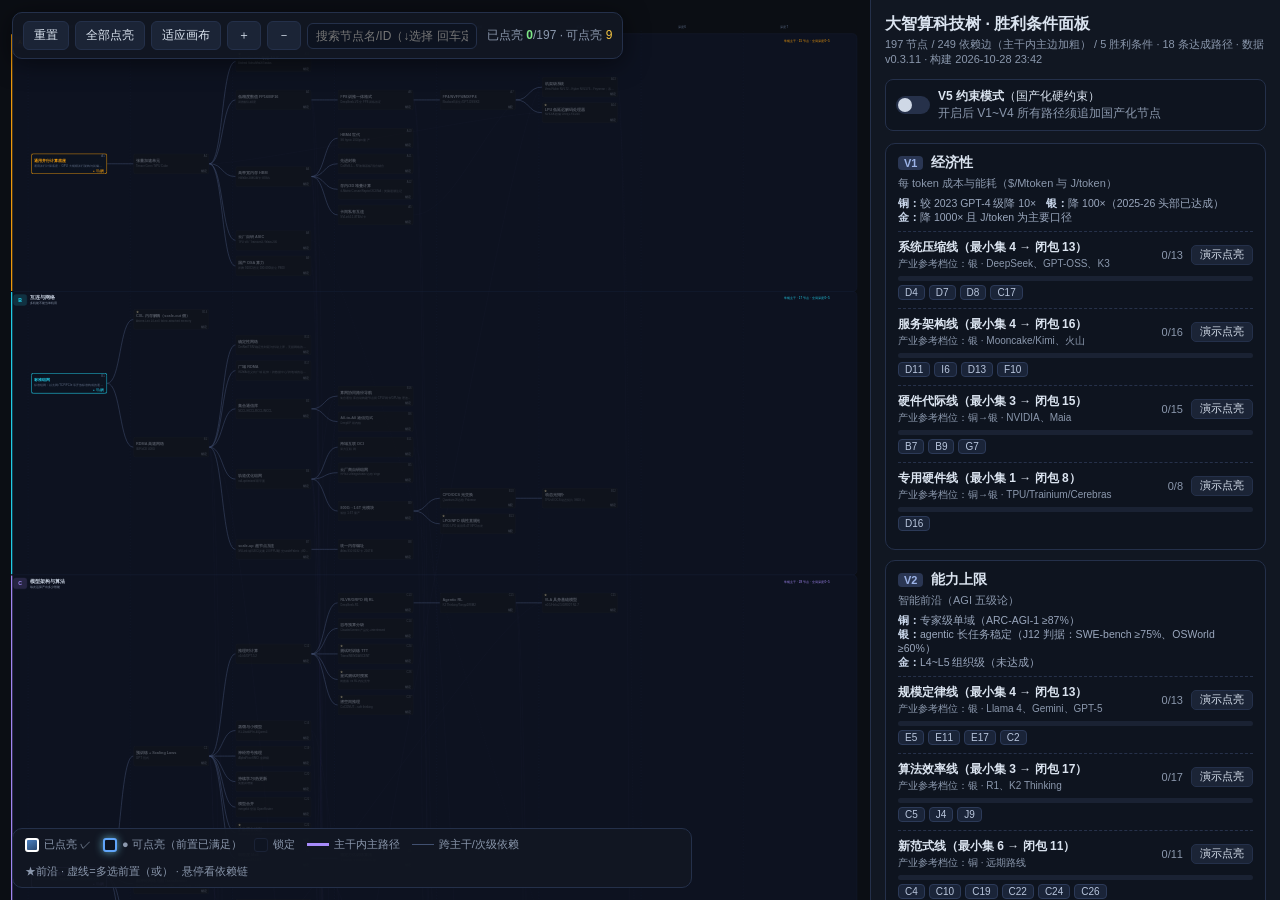
==== commit a256f7cb: "v0.3.11：全主干详述扩散与判据全量去分级化（179 节点内容工程）" ====
--- a/智算科技树-v1.0.html
+++ b/智算科技树-v1.0.html
@@ -171,8 +171,8 @@
 </div>
 <div id="nodeModal"><div class="mbox" id="mbox"></div></div>
 <div id="selftest"></div>
-<script>window.__BUILD__ = "2026-10-28 23:26";
-window.TREE_DATA = {"meta": {"version": "0.3.10", "date": "2026-10-28", "source": "智算科技树-v0.2.2.md + AI4S范式层重构 + 知识图谱 + 曙光锚点 + v0.2.5 工程与前沿缺口 + v0.2.6 平台基础能力 + v0.2.7 DeepInfer 与许愿式编程 + v0.2.8 存储网络与E主干详述 + v0.2.9 判据去分级化与广域RDMA", "nodeCount": 197, "trunkCount": 11, "victoryCount": 5, "pathCount": 18}, "trunks": [{"id": "A", "name": "芯片与算力硬件", "type": "常规", "question": "单点每秒每瓦能算多少"}, {"id": "B", "name": "互连与网络", "type": "常规", "question": "多机能不能当单机用"}, {"id": "C", "name": "模型架构与算法", "type": "常规", "question": "每次运算产出多少智能"}, {"id": "D", "name": "推理系统与服务", "type": "常规", "question": "服务侧效率极限在哪"}, {"id": "E", "name": "训练系统与数据", "type": "常规", "question": "万卡月训如何稳定高效"}, {"id": "F", "name": "云原生与资源调度", "type": "常规", "question": "算力能否像电力即取即用"}, {"id": "G", "name": "智算中心与能源", "type": "常规", "question": "电和热能不能供得上"}, {"id": "H", "name": "通智一体与算力网络", "type": "后发型", "question": "通与智能否当一朵云用"}, {"id": "I", "name": "存储与数据流动", "type": "常规", "question": "数据供不上还是算不动"}, {"id": "J", "name": "Agent 与应用使能", "type": "常规", "question": "模型能力能否转化为可交付任务"}, {"id": "K", "name": "科学计算范式（AI4S）", "type": "常规", "question": "云上要承载哪几类科学计算负载"}], "nodes": [{"id": "A1", "name": "通用并行计算底座", "trunk": "A", "desc": "GPU/CUDA 生态", "prereqs": [], "criteria": "主流框架默认支持", "depth": 0, "dependents": 1}, {"id": "A2", "name": "张量加速单元", "trunk": "A", "desc": "Tensor Core / NPU Cube", "prereqs": ["A1"], "criteria": "混合精度较 FP32 加速 ≥5×", "depth": 1, "dependents": 6}, {"id": "A3", "name": "低精度数值 FP16/BF16", "trunk": "A", "desc": "训推默认精度", "prereqs": ["A2"], "criteria": "训练精度损失 <0.5%", "depth": 2, "dependents": 3}, {"id": "A4", "name": "高带宽内存 HBM", "trunk": "A", "desc": "HBM3e 288GB/卡·8TB/s", "prereqs": ["A2"], "criteria": "带宽 ≥5TB/s/卡", "depth": 2, "dependents": 6}, {"id": "A5", "name": "卡间私有互连", "trunk": "A", "desc": "NVLink5 1.8TB/s/卡", "prereqs": ["A4"], "criteria": "卡间带宽 ≥8× PCIe", "depth": 3, "dependents": 1}, {"id": "A6", "name": "FP8 训推一体格式", "trunk": "A", "desc": "DeepSeek-V3 全 FP8 训练首证", "prereqs": ["A3"], "criteria": "训练近无损且推理成本降 ≥50%", "depth": 3, "dependents": 3}, {"id": "A7", "name": "FP4/NVFP4/MXFP4", "trunk": "A", "desc": "Blackwell 原生/GPT-OSS/K3", "prereqs": ["A6"], "criteria": "推理掉点 ≤1~2% 且显存减半", "depth": 4, "dependents": 2}, {"id": "A8", "name": "云厂自研 ASIC", "trunk": "A", "desc": "TPU v8 / Trainium3 / Maia 200", "prereqs": ["A2"], "criteria": "L2：自用 ≥10 万卡等效且 token/$ 优于同代 GPU", "depth": 2, "dependents": 1}, {"id": "A9", "name": "国产 DSA 算力", "trunk": "A", "desc": "昇腾 910C/思元 590-690/昆仑 P800", "prereqs": ["A2"], "criteria": "L2：推理规模商用（联动 V5）", "depth": 2, "dependents": 1}, {"id": "A10", "name": "HBM4 世代", "trunk": "A", "desc": "SK hynix 10G/pin 量产", "prereqs": ["A4"], "criteria": "单卡 ≥288GB 且 ≥10TB/s", "depth": 3, "dependents": 0}, {"id": "A11", "name": "先进封装", "trunk": "A", "desc": "CoWoS-L→R/玻璃基板/混合键合", "prereqs": ["A4"], "criteria": "大芯片量产良率可支撑", "depth": 3, "dependents": 0}, {"id": "A12", "name": "存内/3D 堆叠计算", "trunk": "A", "desc": "d-Matrix Corsair/Raptor/XCENA；类脑退潮注记", "prereqs": ["A4"], "criteria": "L1→L2：CIM 推理商用", "depth": 3, "dependents": 0}, {"id": "A13", "name": "机架级系统", "trunk": "A", "desc": "Vera Rubin NVL72→Kyber NVL576→Feynman；系统级超节点对标：CloudMatrix384（384×910C，以系统工程规模换单卡劣势）", "prereqs": ["A5", "A7", "G1"], "criteria": "单机架 ≥1EF（FP4）液冷交付", "depth": 5, "dependents": 1}, {"id": "A14", "name": "LPU 低延迟解码处理器", "trunk": "A", "frontier": true, "desc": "NVIDIA 收编 Groq LP35/40", "prereqs": ["A2", "A7"], "criteria": "L2：单流解码时延与 GPU 解耦", "depth": 5, "dependents": 1}, {"id": "A15", "name": "Transformer 专用 ASIC", "trunk": "A", "frontier": true, "desc": "Etched Sohu/MatX/Taalas", "prereqs": ["A2"], "criteria": "L1→L2：特定模型族 token/$ 优势 ≥2×", "depth": 2, "dependents": 0}, {"id": "B1", "name": "标准组网", "trunk": "B", "desc": "以太网/TCP/PCIe", "prereqs": [], "criteria": "基座", "depth": 0, "dependents": 2}, {"id": "B2", "name": "RDMA 高速网络", "trunk": "B", "desc": "IB/RoCE 400G", "prereqs": ["B1"], "criteria": "μs 级时延支撑万卡", "depth": 1, "dependents": 8}, {"id": "B3", "name": "集合通信库", "trunk": "B", "desc": "NCCL/HCCL/BCCL/MCCL", "prereqs": ["B2"], "criteria": "AllReduce 满足万卡效率", "depth": 2, "dependents": 2}, {"id": "B4", "name": "轨道优化组网", "trunk": "B", "desc": "rail-optimized 双平面", "prereqs": ["B2"], "criteria": "L2：万卡作业月级稳定", "depth": 2, "dependents": 7}, {"id": "B5", "name": "云厂商自研组网", "trunk": "B", "desc": "HPN2.0/MegaScale/谷歌 Virgo", "prereqs": ["B4"], "criteria": "L2：≥1.5 万卡商用", "depth": 3, "dependents": 0}, {"id": "B6", "name": "All-to-All 通信范式", "trunk": "B", "desc": "DeepEP 双内核", "prereqs": ["B3", "C5"], "criteria": "EP 训推计算通信重叠", "depth": 3, "dependents": 1}, {"id": "B7", "name": "scale-up 超节点互连", "trunk": "B", "desc": "NVLink 域/UEC/灵衢 2.0/PPU/曙光 scaleFabric（800G 类 IB、单子网 11 万卡）", "prereqs": ["B2"], "criteria": "域内 ≥1.8TB/s 且 ≥72 卡", "depth": 2, "dependents": 1}, {"id": "B8", "name": "统一内存编址", "trunk": "B", "desc": "Atlas 950 8192 卡 256TB", "prereqs": ["B7"], "criteria": "L2：≥千卡域内存池化", "depth": 3, "dependents": 0}, {"id": "B9", "name": "800G→1.6T 光模块", "trunk": "B", "desc": "旭创 1.6T 量产", "prereqs": ["B4"], "criteria": "1.6T 单端口功耗 ≤30W", "depth": 3, "dependents": 2}, {"id": "B10", "name": "CPO/OCS 光交换", "trunk": "B", "desc": "Quantum-X/谷歌 Palomar", "prereqs": ["B9"], "criteria": "L2：规模商用", "depth": 4, "dependents": 1}, {"id": "B11", "name": "跨域互联 DCI", "trunk": "B", "desc": "算力互联网", "prereqs": ["B4"], "criteria": "L1：跨集群协同可验证", "depth": 3, "dependents": 2}, {"id": "B12", "name": "动态光拓扑", "trunk": "B", "frontier": true, "desc": "TPUv8 OCS 动态切片 9600 片", "prereqs": ["B10"], "criteria": "L2：拓扑随作业重构", "depth": 5, "dependents": 0}, {"id": "B13", "name": "LPO/NPO 线性直驱光", "trunk": "B", "frontier": true, "desc": "800G LPO 商用/6.4T NPO 首发", "prereqs": ["B9"], "criteria": "L2：互连功耗降 ≥50%", "depth": 4, "dependents": 0}, {"id": "B14", "name": "CXL 内存解耦（scale-out 侧）", "trunk": "B", "frontier": true, "desc": "Astera Leo 2/LeoX fabric-attached memory", "prereqs": ["B1"], "criteria": "L2：跨机内存池商用", "depth": 1, "dependents": 0}, {"id": "B15", "name": "确定性网络", "trunk": "B", "desc": "DetNet/TSN/确定性时延与抖动上界，无损网络的跨域延伸——算力并网（H4/H5）与跨集群训推（E9）的跨域 SLA 底座", "prereqs": ["B2"], "criteria": "跨域 P99.9 时延抖动上界可承诺即可点亮", "depth": 2, "dependents": 0}, {"id": "B16", "name": "算网协同路径导航", "trunk": "B", "desc": "集合通信库自动构建节点间 CPU/网卡/GPU 物理连接拓扑，结合云算网协同实现流量最优路径；集合通信库与网络控制器交互拓扑信息，实现通信流量全局负载分担", "prereqs": ["B3", "B4"], "criteria": "拓扑感知全局负载分担万卡级生产化（链路利用率均衡可量化）即可点亮", "depth": 3, "dependents": 0}, {"id": "B17", "name": "广域 RDMA", "trunk": "B", "desc": "RDMA 语义向广域延伸：跨数据中心/跨地域的远端内存直接访问与无损长距传输（长距 RoCE/SoftRoCE over WAN）——跨集群训练（E9）与跨域数据直传（B11/H5）的传输底座", "prereqs": ["B2"], "criteria": "长距（数百公里级）无损 RDMA 稳定传输，带宽与时延抖动满足跨集群训练/数据同步要求即可点亮", "depth": 2, "dependents": 0}, {"id": "C1", "name": "Transformer 基石", "trunk": "C", "desc": "自注意力", "prereqs": [], "criteria": "—", "depth": 0, "dependents": 4}, {"id": "C2", "name": "预训练 + Scaling Laws", "trunk": "C", "desc": "GPT 范式", "prereqs": ["C1"], "criteria": "规模外推误差 <5%", "depth": 1, "dependents": 9}, {"id": "C3", "name": "注意力高效化", "trunk": "C", "desc": "GQA→MLA（KV 压缩 93%）", "prereqs": ["C1"], "criteria": "KV 降幅 ≥8× 近无损", "depth": 1, "dependents": 3}, {"id": "C4", "name": "线性/混合注意力", "trunk": "C", "desc": "Kimi Linear/Qwen3-Next/M3", "prereqs": ["C3"], "criteria": "L3：旗舰量产，长序列成本降 ≥50%", "depth": 2, "dependents": 0}, {"id": "C5", "name": "细粒度 MoE", "trunk": "C", "desc": "V3/Llama4/K2-K3", "prereqs": ["C2"], "criteria": "万亿激活 <5% 成本同降", "depth": 2, "dependents": 4}, {"id": "C6", "name": "稳定万亿训练算法", "trunk": "C", "desc": "无辅助损失均衡+MuonClip", "prereqs": ["C5"], "criteria": "万亿 token 零 spike", "depth": 3, "dependents": 0}, {"id": "C7", "name": "长上下文 1M+", "trunk": "C", "desc": "Gemini/K3/V4.1", "prereqs": ["C3"], "criteria": "1M 可用且成本可控", "depth": 2, "dependents": 1}, {"id": "C8", "name": "原生稀疏注意力", "trunk": "C", "desc": "NSA→DSA 训推一体（API -50%）", "prereqs": ["C7"], "criteria": "L3：训推一体稀疏化商用", "depth": 3, "dependents": 0}, {"id": "C9", "name": "原生多模态统一", "trunk": "C", "desc": "GPT-4o/GPT-5/Qwen-Omni", "prereqs": ["C1"], "criteria": "any-to-any 单模型", "depth": 1, "dependents": 4}, {"id": "C10", "name": "世界模型", "trunk": "C", "desc": "Genie3/V-JEPA2", "prereqs": ["C9"], "criteria": "L2：可交互商用", "depth": 2, "dependents": 0}, {"id": "C11", "name": "视频生成架构", "trunk": "C", "desc": "Veo3/Sora2", "prereqs": ["C9"], "criteria": "商用音画同步", "depth": 2, "dependents": 0}, {"id": "C12", "name": "推理时计算", "trunk": "C", "desc": "o1/o3/GPT-5.2", "prereqs": ["C2"], "criteria": "ARC 类跃升 ≥30 分", "depth": 2, "dependents": 5}, {"id": "C13", "name": "RLVR/GRPO 纯 RL", "trunk": "C", "desc": "DeepSeek-R1", "prereqs": ["C12"], "criteria": "纯 RL 达推理模型水平", "depth": 3, "dependents": 1}, {"id": "C14", "name": "思考预算分级", "trunk": "C", "desc": "Claude/Gemini 产品化+interleaved", "prereqs": ["C12"], "criteria": "多档成本曲线", "depth": 3, "dependents": 0}, {"id": "C15", "name": "Agentic RL", "trunk": "C", "desc": "K2 Thinking/TongyiDR/M2", "prereqs": ["C13"], "criteria": "L2：≥20 步长任务稳定", "depth": 4, "dependents": 3}, {"id": "C16", "name": "蒸馏与小模型", "trunk": "C", "desc": "R1-Distill/Phi-4/Qwen3", "prereqs": ["C2"], "criteria": "3B≈GPT-3.5（已达成）", "depth": 2, "dependents": 2}, {"id": "C17", "name": "量化压缩", "trunk": "C", "desc": "FP8/W4；FP4 主流 L3", "prereqs": ["A6"], "criteria": "掉点 ≤1~2% 占用减半", "depth": 4, "dependents": 2}, {"id": "C18", "name": "KV cache 压缩", "trunk": "C", "desc": "KIVI 2bit", "prereqs": ["C3"], "criteria": "长上下文显存降 ≥4×", "depth": 2, "dependents": 0}, {"id": "C19", "name": "神经符号推理", "trunk": "C", "desc": "AlphaProof IMO 金牌级", "prereqs": ["C2"], "criteria": "L2：金牌水平", "depth": 2, "dependents": 0}, {"id": "C20", "name": "持续学习/热更新", "trunk": "C", "desc": "免重训增量", "prereqs": ["C2"], "criteria": "L1：不掉点", "depth": 2, "dependents": 0}, {"id": "C21", "name": "模型合并", "trunk": "C", "desc": "mergekit 登顶 OpenRouter", "prereqs": ["C2"], "criteria": "L2：登公开榜首", "depth": 2, "dependents": 0}, {"id": "C22", "name": "扩散语言模型", "trunk": "C", "frontier": true, "desc": "Mercury2.5/DiffusionGemma/LLaDA2", "prereqs": ["C2"], "criteria": "L2：并行解码 ≥3× AR", "depth": 2, "dependents": 0}, {"id": "C23", "name": "三元/原生低比特网络", "trunk": "C", "frontier": true, "desc": "BitNet 2B4T/CAT-Q/ScaleQ", "prereqs": ["C17"], "criteria": "L1→L2：≥40B 或 PTQ ≤2%", "depth": 5, "dependents": 0}, {"id": "C24", "name": "测试时训练 TTT", "trunk": "C", "frontier": true, "desc": "Titans/MEM1/ASCENT", "prereqs": ["C12"], "criteria": "L1：研究前沿", "depth": 3, "dependents": 0}, {"id": "C25", "name": "VLA 具身基础模型", "trunk": "C", "frontier": true, "desc": "π0.5/Helix2.5/GR00T N1.7", "prereqs": ["C9", "C15"], "criteria": "L2：真机零样本", "depth": 5, "dependents": 0}, {"id": "C26", "name": "显式测试时搜索", "trunk": "C", "frontier": true, "desc": "树搜索 vs RL 内化竞争", "prereqs": ["C12"], "criteria": "L1→L2", "depth": 3, "dependents": 0}, {"id": "C27", "name": "潜空间推理", "trunk": "C", "frontier": true, "desc": "CoCONUT→soft thinking", "prereqs": ["C12"], "criteria": "L1", "depth": 3, "dependents": 0}, {"id": "C28", "name": "图神经网络与图 Transformer", "trunk": "C", "desc": "GraphCast/Graphormer/GNN——时空预测、分子图、图结构数据范式", "prereqs": ["C1"], "criteria": "L2：图任务基准 SOTA 且规模商用", "depth": 1, "dependents": 1}, {"id": "D1", "name": "算子融合与 Kernel", "trunk": "D", "desc": "FA-3/FA-4/FlashInfer/DeepGEMM", "prereqs": ["A3"], "criteria": "峰值利用率 ≥70%", "depth": 3, "dependents": 5}, {"id": "D2", "name": "推理编译", "trunk": "D", "desc": "TRT-LLM/torch.compile/xLLM", "prereqs": ["D1"], "criteria": "吞吐 ≥1.5×", "depth": 4, "dependents": 1}, {"id": "D3", "name": "连续批处理", "trunk": "D", "desc": "Orca", "prereqs": [], "criteria": "吞吐 2~10×", "depth": 0, "dependents": 1}, {"id": "D4", "name": "分页 KV 管理", "trunk": "D", "desc": "PagedAttention", "prereqs": ["D3"], "criteria": "碎片 <4%", "depth": 1, "dependents": 4}, {"id": "D5", "name": "前缀树缓存", "trunk": "D", "desc": "RadixAttention", "prereqs": ["D4"], "criteria": "多轮命中 ≥2×", "depth": 2, "dependents": 1}, {"id": "D6", "name": "多卡并行服务化", "trunk": "D", "desc": "TP/PP serving", "prereqs": ["D1"], "criteria": "TPOT 20~100ms 达标", "depth": 4, "dependents": 1}, {"id": "D7", "name": "投机解码", "trunk": "D", "desc": "EAGLE-3", "prereqs": ["D1"], "criteria": "接受长度 >3 加速 ≥2×", "depth": 4, "dependents": 0}, {"id": "D8", "name": "原生 MTP", "trunk": "D", "desc": "DeepSeek MTP 生产 1.8×", "prereqs": ["C5"], "criteria": "decode ≥1.8×", "depth": 3, "dependents": 0}, {"id": "D9", "name": "PD 分离", "trunk": "D", "desc": "DistServe/Mooncake/火山", "prereqs": ["D4", "B2"], "criteria": "goodput ≥2×", "depth": 2, "dependents": 4}, {"id": "D10", "name": "KV 传输与分层 offload", "trunk": "D", "desc": "NIXL/LMCache/Dynamo/vRDMA", "prereqs": ["D9", "B2"], "criteria": "不占算力卡，读价 ≤0.1×", "depth": 3, "dependents": 2}, {"id": "D11", "name": "KV 全局池化", "trunk": "D", "desc": "Mooncake Store 多芯适配", "prereqs": ["D10"], "criteria": "L2：全局命中 >50%", "depth": 4, "dependents": 0}, {"id": "D12", "name": "专家并行 serving", "trunk": "D", "desc": "DeepEP/wide-EP", "prereqs": ["C5", "B6"], "criteria": "万亿 MoE 生产", "depth": 4, "dependents": 2}, {"id": "D13", "name": "SLO 感知调度", "trunk": "D", "desc": "TTFT/TPOT 双 SLO", "prereqs": ["D9"], "criteria": "≥90% 请求达标", "depth": 3, "dependents": 5}, {"id": "D14", "name": "Agent 化服务（引擎侧）", "trunk": "D", "desc": "会话亲和/KV 持久化/缓存计费/Strata", "prereqs": ["D5"], "criteria": "读价 ≤0.1× 且 P99 达标", "depth": 3, "dependents": 3}, {"id": "D15", "name": "Serverless 推理", "trunk": "D", "desc": "Modal 百万 VM 沙箱", "prereqs": ["D13"], "criteria": "秒级冷启动", "depth": 4, "dependents": 0}, {"id": "D16", "name": "专用低延迟架构", "trunk": "D", "desc": "Cerebras/Groq（历史锚点）", "prereqs": [], "prereqsAny": [["A8"], ["A14"]], "criteria": "单流 ≥400 t/s", "depth": 6, "dependents": 0}, {"id": "D17", "name": "引擎工程化/国产引擎", "trunk": "D", "desc": "vLLM v0.31/SGLang/EndStream；DeepInfer（DeepSeek 生产引擎 2026.10 开源：异步零开销批调度、DSpark 置信度投机验证、EPLB，SM100+昇腾 950 双平台，基于 vLLM 构建）", "prereqs": ["D4"], "criteria": "L2：生产级规模采用", "depth": 2, "dependents": 4}, {"id": "D18", "name": "端侧运行时", "trunk": "D", "desc": "llama.cpp/MLX/QNN", "prereqs": ["C17"], "criteria": "端侧 7B+ 可用", "depth": 5, "dependents": 0}, {"id": "D19", "name": "Token 工厂/Neocloud", "trunk": "D", "desc": "CoreWeave/Lambda/智算云", "prereqs": ["D13", "G3"], "criteria": "L2：token 口径营收", "depth": 4, "dependents": 0}, {"id": "D20", "name": "异步并行架构", "trunk": "D", "frontier": true, "desc": "V3.2 async TP/DP/PIPEMORPH（DeepInfer 开源生产化：零开销异步批调度器）", "prereqs": ["D6", "E3"], "criteria": "L2：生产部署", "depth": 5, "dependents": 0}, {"id": "D21", "name": "弹性专家放置与 offload", "trunk": "D", "frontier": true, "desc": "KTransformers/Kairox/EPLB", "prereqs": ["D12"], "criteria": "L2：混合内存推理", "depth": 5, "dependents": 0}, {"id": "D22", "name": "智能模型路由/级联", "trunk": "D", "frontier": true, "desc": "Dynamo router/OpenRouter", "prereqs": ["D13"], "criteria": "L3：动态路由生产化", "depth": 4, "dependents": 0}, {"id": "D23", "name": "Multi-LoRA 多租推理", "trunk": "D", "frontier": true, "desc": "vLLM multi-LoRA/DroidSpeak", "prereqs": ["D4", "F6"], "criteria": "L3：生产标配", "depth": 4, "dependents": 0}, {"id": "D24", "name": "Agent 原生 serving 调度", "trunk": "D", "frontier": true, "desc": "Pie/Murakkab/AIOS", "prereqs": ["D14", "J3"], "criteria": "L1：研究前沿", "depth": 5, "dependents": 0}, {"id": "E1", "name": "数据并行", "trunk": "E", "desc": "数据并行：模型复制多卡、各卡处理不同数据分片、梯度经 AllReduce 同步（PyTorch DDP）", "prereqs": [], "criteria": "主流框架原生支持即可点亮", "detail": "最基础的分布式训练范式：每卡持有完整模型副本，各处理不同小批量，反向计算后经 AllReduce 同步梯度保证一致性。是所有高阶并行策略的底座，扩展效率取决于通信与计算的重叠程度。", "criteriaDetail": "数据并行是分布式训练的通用底座，PyTorch DDP 等框架原生支持即代表该能力已被业界普遍掌握，属基座型节点，无需量化门槛。", "depth": 0, "dependents": 1}, {"id": "E2", "name": "显存优化", "trunk": "E", "desc": "显存优化：优化器状态/梯度/参数按三级切分到多卡削平显存墙（DeepSpeed ZeRO、PyTorch FSDP）", "prereqs": ["E1"], "criteria": "N 卡并行下单卡显存占用近似 1/N 且吞吐损失 <20% 即可点亮", "detail": "模型远超单卡显存时的核心手段：将优化器状态、梯度、参数按 ZeRO 三级策略切分到各卡，以通信换显存，配合 CPU offload 与重计算，使单卡需求近似降为 1/N，是百亿~千亿模型可训练的前提。", "criteriaDetail": "ZeRO/FSDP 的设计目标是以可接受的通信开销换取显存线性分摊，吞吐损失 <20% 是业内采用该技术的普遍权衡线——达到即代表具备百亿~千亿模型的训练能力。", "depth": 1, "dependents": 1}, {"id": "E3", "name": "多维并行", "trunk": "E", "desc": "多维并行：TP/PP/DP/CP/EP 多维组合切分千亿~万亿模型（Megatron 系五维并行），千卡扩展效率 ≥85%", "prereqs": ["E2"], "criteria": "千卡规模端到端扩展效率 ≥85% 即可点亮", "detail": "单一并行维度吃不下万亿参数×万卡规模：需组合张量/流水线/数据/上下文/专家并行（TP/PP/DP/CP/EP），在通信量与显存间找最优切分。Megatron 系已到五维并行，是千亿以上模型训练标配。", "criteriaDetail": "扩展效率 85% 即千卡加速比达线性的八五折，与 Megatron 等公开系统的实测水平相当——代表并行通信开销已被压到业内先进水平，具备万亿模型训练的系统能力。", "depth": 2, "dependents": 4}, {"id": "E4", "name": "FP8 训练工程", "trunk": "E", "desc": "FP8 训练工程：全 FP8 混合精度的缩放策略与数值稳定工程（DeepSeek-V3 278.8 万 GPU 时首证）", "prereqs": ["A6", "E3"], "criteria": "与 BF16 基线精度近无损（<0.5%）且综合训练成本降 ≥50% 即可点亮", "detail": "把训练主力精度从 BF16 降到 FP8，存储/带宽/算力三重收益；难点是激活动态范围大，需逐层缩放、随机舍入与高精度累加等数值稳定工程。DeepSeek-V3 以 278.8 万 GPU 时全 FP8 训练首次证明大规模可行。", "criteriaDetail": "\"近无损 + 成本减半\"是业界公认 FP8 成立的标准组合（DeepSeek-V3 为达标实例）——达到它意味着同等预算下可训练规模翻倍，属成本结构级突破，而非局部优化。", "depth": 4, "dependents": 0}, {"id": "E5", "name": "万卡集群工程", "trunk": "E", "desc": "万卡集群工程：万卡级训练的稳定性与效率工程，MFU ≥40% 为门槛、≥55% 为标杆（字节 MegaScale、xAI Colossus 十万卡单集群）", "prereqs": ["E3", "B4"], "criteria": "万卡级 MFU ≥40%（工业门槛）以上可点亮；≥55%（公开标杆水平）以上为领先", "detail": "千卡到万卡不是堆卡：需治理日均 ≥1 次的硬件故障、慢节点检测、拓扑感知并行配置与通信调优，同时拉高有效训练时间与 MFU。字节 MegaScale 首公开万卡 MFU 55.2%，xAI Colossus 已进十万卡单集群世代。", "criteriaDetail": "MFU 40% 是万卡训练投入产出的盈亏平衡区（低于它则单位 token 成本难与头部竞争），为工业可用门槛；55.2% 是字节 MegaScale 首次公开的万卡实测标杆——达到即处业内第一梯队。", "depth": 3, "dependents": 2}, {"id": "E6", "name": "checkpoint 快速存取", "trunk": "E", "desc": "checkpoint 快速存取：高频异步快照与并行读写，故障后分钟级恢复（Kimi 5min 级、Checkmate）", "prereqs": ["E5", "I5"], "criteria": "快照间隔 ≤15 分钟、故障恢复 P50 <15 分钟即可点亮", "detail": "集群越大故障越频，checkpoint 从\"保险\"变为高频生产动作：异步快照减少训练停顿，并行读写把 TB 级权重存取压到分钟级，故障恢复 P50 <15 分钟是万卡集群基本功。", "criteriaDetail": "15 分钟间隔是万卡集群\"进度损失可承受\"的经验上限（更长间隔意味着一次故障报废的算力过多）；恢复 P50 <15 分钟保证故障处理不拖垮日有效训练时间——二者共同构成规模化训练的运营底线。", "depth": 4, "dependents": 1}, {"id": "E7", "name": "训练容错自愈", "trunk": "E", "desc": "训练容错自愈：坏卡检测、SDC 硅差错纠与任务自动迁移续训（Llama3.1 54 天 466 次中断自愈；L2 可用率 ≥98%）", "prereqs": ["E6"], "criteria": "万卡级有效训练时间 ≥98% 即可点亮；≥99.5% 为业界领先", "detail": "万卡集群故障是常态：Llama3.1 训练 54 天 466 次中断（GPU 相关近六成）。需坏卡预测摘除、SDC 静默数据损坏检测纠错、任务自动迁移续训，把人工介入压到最低。", "criteriaDetail": "98% 意味着故障与恢复只侵蚀 2% 的日历时间，是头部厂商万卡训练公开报告的普遍水平（Meta 从 90% 起步、目标 98%+）；99.5% 接近全自动运维，仅少数厂商达到。", "depth": 5, "dependents": 2}, {"id": "E8", "name": "loss spike 治理", "trunk": "E", "desc": "loss spike 治理：异常尖峰的检测-回滚-优化器调参闭环，支撑万亿 token 零 spike（Muon 系优化器）", "prereqs": ["E7"], "criteria": "万亿 token 训练全程零未处理 spike 即可点亮", "detail": "超大训练的 loss 突刺源于坏数据、极端梯度与数值不稳定，不处理轻则浪费算力重则发散报废。闭环=实时检测→回滚健康点→数据/优化器归因治理；Muon 系优化器显著降低 spike 频率。", "criteriaDetail": "万亿 token 是前沿模型预训练的量级门槛，全程零未处理 spike 说明检测-回滚-治理闭环足以支撑整个训练周期——这是把大训练从\"碰运气\"变成\"工业品\"的可靠性标志。", "depth": 6, "dependents": 0}, {"id": "E9", "name": "去中心化/跨集群训练", "trunk": "E", "desc": "去中心化/跨集群训练：跨地域多集群协同训练，容忍异构算力与公网时延（INTELLECT-2、Di-PS 9 集群）", "prereqs": ["E5"], "criteria": "跨集群训练达运营级（常态化生产、可用率与效率达单集群八成以上）即可点亮；仅完成跨集群可行性验证为起步阶段", "detail": "把训练从单集群扩展到跨地域多集群：以弹性数据并行/分层聚合容忍公网时延与带宽抖动，配合数据分片与异步聚合，让分散乃至异构的算力共训一个模型。INTELLECT-2 验证跨洋训练，Di-PS 打通 9 集群。", "criteriaDetail": "跨集群的物理时延与带宽损失不可消除，业内把\"达单集群八成以上效率且常态化运行\"视为跨集群训练从实验走向生产的分界线——达到它说明分散算力已可真实并入训练资源池（Di-PS 9 集群为公开实例）。", "depth": 4, "dependents": 0}, {"id": "E10", "name": "PB 级数据管线", "trunk": "E", "desc": "PB 级数据管线：采集-清洗-去重-配比的工业化数据流水线（FineWeb-Edu 15T token 基准）", "prereqs": ["I1"], "criteria": "≥10T token 级去重清洗管线稳定运行即可点亮", "detail": "预训练数据工程已工业化：网页/代码/图书多源采集，经抽取、启发式+模型化过滤、精确/模糊去重、安全清洗到配比混合，形成可复现流水线。FineWeb-Edu 以 15T token 树立开源基准。", "criteriaDetail": "10T token 是前沿模型预训练的主流数据量级（Llama 3 为 15T+），管线能在该量级稳定吞吐即代表具备支撑前沿模型训练的工业化数据能力，为业内平均水平线。", "depth": 1, "dependents": 5}, {"id": "E11", "name": "合成数据工厂", "trunk": "E", "desc": "合成数据工厂：用强模型批量生成训练数据，合成占比 ≥50% 且能力不掉点（Nemotron-CC、Phi-4）", "prereqs": ["E10"], "criteria": "合成数据占比 ≥50% 且模型能力不降反升即可点亮", "detail": "高质量人类数据见顶后，用强模型批量生成推理轨迹、代码、问答成为主流：关键是分布覆盖、难度分层与污染防控。Nemotron-CC、Phi-4 证明合成占比过半仍能提能，scaling 从\"爬数据\"转向\"造数据\"。", "criteriaDetail": "过半数据来自合成而能力仍提升，说明\"造数据\"已成为该实体的主力数据战略而非补充手段——Nemotron-CC、Phi-4 公开验证了该路线，达到即处数据战略第一梯队。", "depth": 2, "dependents": 1}, {"id": "E12", "name": "数据质量评估", "trunk": "E", "desc": "数据质量评估：可计算的数据质量度量与分级筛选，质量分与模型能力强相关（DCLM 分级体系）", "prereqs": ["E10"], "criteria": "质量分与模型能力建立显著量化相关、且分级筛选带来可复现能力增益即可点亮", "detail": "\"数据质量\"必须可计算：用模型驱动的质量分类器给样本打分分级，验证质量分与下游能力强相关（DCLM 范式），把\"配比艺术\"变成\"可测量科学\"，指导数据预算投向最优分片。", "criteriaDetail": "\"质量分与最终能力强相关\"是数据工作从经验走向科学的判据（DCLM 已证明可计算指标能预测模型能力）——建立该相关性，数据预算才能买到确定的能力提升，属方法论领先水平。", "depth": 2, "dependents": 0}, {"id": "E13", "name": "多模态数据联合", "trunk": "E", "desc": "多模态数据联合：图文音视频联合清洗与交错配比，扩模态不引起退化（K2.5/K3 数据管线）", "prereqs": ["E10"], "criteria": "新增模态训练后既有能力无退化（无跷跷板）且配比可复现即可点亮", "detail": "多模态不是简单拼接：需跨模态对齐清洗、交错文档构造、模态配比与课程设计，防止\"模态跷跷板\"（新模态进来旧能力退化）。K2.5/K3 管线展示了工业级联合处理路径。", "criteriaDetail": "\"模态跷跷板\"是多模态训练最常见的失败模式；能稳定做到扩模态不掉旧能力，说明配比与课程设计已工程化——这是 any-to-any 旗舰模型（K3/Qwen-Omni 级）数据管线的必备能力。", "depth": 2, "dependents": 1}, {"id": "E14", "name": "RL 基础设施", "trunk": "E", "desc": "RL 基础设施：rollout 生成与训练步完全解耦的全异步 RL 训练栈（veRL/AReaL，2026 顶会 RL 系统学）", "prereqs": ["E3", "D12"], "criteria": "rollout 与训练完全异步解耦、整体 GPU 利用率显著提升即可点亮", "detail": "RL 训练瓶颈从训练步移到 rollout 生成：需把策略 rollout、奖励计算与训练步做成全异步流水，异构资源弹性伸缩，避免 GPU 大规模空转。veRL/AReaL 为开源标杆，2026 年顶会已形成 RL 系统学方向。", "criteriaDetail": "RL 训练中 rollout 生成常占墙钟时间七成以上，同步架构会让训练卡大量空转；全异步解耦是 veRL/AReaL 等主流栈公认的架构基线——达到它代表 RL 训练效率进入业内主流水平。", "depth": 5, "dependents": 2}, {"id": "E15", "name": "训推一体 rollout", "trunk": "E", "desc": "训推一体 rollout：RL 采样直接复用推理引擎（vLLM/SGLang），训练采样与在线服务同构提效", "prereqs": ["E14", "D17"], "criteria": "RL rollout 复用生产级推理引擎、训练/推理资源潮汐复用即可点亮", "detail": "RL 采样直接复用生产级推理引擎（vLLM/SGLang 的连续批处理、PD 分离能力），训练与推理同一执行栈：省去双栈维护，rollout 吞吐提升数倍，训练侧直接继承服务侧优化红利。", "criteriaDetail": "复用推理引擎意味着训练侧免费继承连续批处理/PD 分离等服务级优化，rollout 吞吐提升数倍且省去双栈维护——这是 2025-26 主流大厂 RL 栈的标配做法，达到即业内平均以上水平。", "depth": 6, "dependents": 0}, {"id": "E16", "name": "数据飞轮", "trunk": "E", "desc": "数据飞轮：线上反馈回流构造自我改进闭环（self-improving，MiMo 类实践）", "prereqs": ["E11", "C15"], "criteria": "回流数据带来可测量的能力提升（闭环可验证）即可点亮", "detail": "把线上使用信号（用户反馈、任务成败、修正数据）回流到训练管线，构造\"部署→反馈→再训练\"的自我改进闭环（self-improving），是模型持续进化的数据引擎。", "criteriaDetail": "飞轮成立的标志是\"部署→反馈→再训练\"能产生可测量的能力增量——多数实体仍停留在数据回收，能验证闭环增益的（MiMo 类实践）已属方法验证先行者，尚未成为行业标配。", "depth": 5, "dependents": 1}, {"id": "E17", "name": "Mid-training 中期训练", "trunk": "E", "frontier": true, "desc": "Mid-training 中期训练：预训练与后训练之间的能力注入阶段（ERNIE 首倡、Qwen 轨迹汤管线）", "prereqs": ["E10"], "criteria": "主流模型公开采用该训练阶段即可点亮；成为业界公认的标准阶段为领先", "detail": "预训练与后训练之间的新兴标准阶段：中期注入领域知识、推理轨迹与课程数据（\"轨迹汤\"），以远低于预训练的成本定向强化能力。ERNIE 首倡，Qwen 系列已管线化常规采用。", "criteriaDetail": "判断\"新训练阶段\"是否成立的行业共识标准是头部模型是否公开把它列为管线常规环节——ERNIE 首倡、Qwen 系列常规采用即达到点亮线；当所有主流模型都照此办理时即为公认标准阶段。", "depth": 2, "dependents": 0}, {"id": "E18", "name": "RL 环境工厂", "trunk": "E", "frontier": true, "desc": "RL 环境工厂：可验证奖励环境的批量生产与并行供给，从 200 到 2 万并行环境（genrl）", "prereqs": ["E14"], "criteria": "万级环境稳定并行供给（生成-调度-回收全链路生产化）即可点亮", "detail": "Agentic RL 的稀缺资源不是算力而是可验证环境：需批量构造带奖励信号的任务环境（代码沙箱、浏览器、仿真器）并万级并行供给。genrl 等把环境供给从数百扩到 2 万并行，环境生产成为 RL 工厂化核心环节。", "criteriaDetail": "Agentic RL 的瓶颈在环境供给而非算力：从数百到万级并行的跨越（genrl 为公开实例）决定 RL 数据吞吐能否跟上训练消费速度——达到万级即具备工厂化 RL 的供给能力，属业内领先水平。", "depth": 6, "dependents": 0}, {"id": "F1", "name": "容器化基座", "trunk": "F", "sub": "资源抽象", "desc": "OCI/Docker/K8s", "prereqs": [], "criteria": "标准化交付", "depth": 0, "dependents": 6}, {"id": "F2", "name": "GPU 设备接入", "trunk": "F", "sub": "资源抽象", "desc": "Device Plugin/Operator", "prereqs": ["F1"], "criteria": "GPU 原生", "depth": 1, "dependents": 5}, {"id": "F3", "name": "DRA 动态资源分配", "trunk": "F", "sub": "资源抽象", "desc": "1.34 GA→1.37 演进", "prereqs": ["F2"], "criteria": "异构一等公民", "depth": 2, "dependents": 1}, {"id": "F4", "name": "异构统一运行时", "trunk": "F", "sub": "资源抽象", "desc": "CUDA/NPU 统一编排", "prereqs": ["F2"], "criteria": "国产零改造（L2）", "depth": 2, "dependents": 2}, {"id": "F5", "name": "GPU 硬切分", "trunk": "F", "sub": "共享池化", "desc": "MIG/MPS", "prereqs": ["F2"], "criteria": "≤1/8 卡且隔离", "depth": 2, "dependents": 1}, {"id": "F6", "name": "vGPU/算力虚拟化", "trunk": "F", "sub": "共享池化", "desc": "HAMi", "prereqs": ["F5"], "criteria": "密度 ≥3×", "depth": 3, "dependents": 4}, {"id": "F7", "name": "GPU 池化远端调用", "trunk": "F", "sub": "共享池化", "desc": "Run:ai/OrionX", "prereqs": ["F6"], "criteria": "利用率 +2×", "depth": 4, "dependents": 0}, {"id": "F8", "name": "Gang 训练调度", "trunk": "F", "sub": "调度", "desc": "Volcano/LWS", "prereqs": ["F1"], "criteria": "千卡秒级", "depth": 1, "dependents": 3}, {"id": "F9", "name": "拓扑感知调度", "trunk": "F", "sub": "调度", "desc": "亲和/NUMA/链路", "prereqs": ["F3", "B4"], "criteria": "+≥10%", "depth": 3, "dependents": 1}, {"id": "F10", "name": "训推潮汐混部", "trunk": "F", "sub": "调度", "desc": "错峰复用", "prereqs": ["F8", "D17"], "criteria": "L2：利用率 ≥70%", "depth": 3, "dependents": 3}, {"id": "F11", "name": "任务编排标准", "trunk": "F", "sub": "调度", "desc": "TrainingJob v2/KubeRay", "prereqs": ["F8"], "criteria": "框架无关", "depth": 2, "dependents": 1}, {"id": "F12", "name": "全局/跨域调度", "trunk": "F", "sub": "调度", "desc": "多集群视图", "prereqs": ["F10"], "criteria": "L1：协同可验证", "depth": 4, "dependents": 2}, {"id": "F13", "name": "多态计量计费", "trunk": "F", "sub": "运营", "desc": "秒级/卡时/token", "prereqs": ["F6"], "criteria": "三口径", "depth": 4, "dependents": 4}, {"id": "F14", "name": "MaaS 平台", "trunk": "F", "sub": "运营", "desc": "火山 16.4T/百炼/Bedrock", "prereqs": ["F13", "D17"], "criteria": "日 token 万亿级", "depth": 5, "dependents": 4}, {"id": "F15", "name": "多租隔离", "trunk": "F", "sub": "运营", "desc": "配额/隔离", "prereqs": ["F6"], "criteria": "可验证", "depth": 4, "dependents": 0}, {"id": "F16", "name": "GPU 深度可观测", "trunk": "F", "sub": "运营", "desc": "DCGM/eBPF", "prereqs": ["F2"], "criteria": "开销 <5%", "depth": 2, "dependents": 5}, {"id": "F17", "name": "AIOps 自愈", "trunk": "F", "sub": "运营", "desc": "DLRover 千卡", "prereqs": ["F16", "E7"], "criteria": "L3：零人工", "depth": 6, "dependents": 1}, {"id": "F18", "name": "机密计算 TEE", "trunk": "F", "sub": "安全可信", "desc": "CC-mode/Secure AI", "prereqs": ["A4"], "criteria": "L2：全链路可信", "depth": 3, "dependents": 1}, {"id": "F19", "name": "机密容器与合规", "trunk": "F", "sub": "安全可信", "desc": "CoCo", "prereqs": ["F18"], "criteria": "生产合规", "depth": 4, "dependents": 0}, {"id": "F20", "name": "推理网关与 K8s 编排标准", "trunk": "F", "sub": "推理编排标准", "frontier": true, "desc": "GIE v1.0 GA/llm-d", "prereqs": ["F13", "D13"], "criteria": "L2→L3：推理一等公民", "depth": 5, "dependents": 0}, {"id": "G1", "name": "冷板液冷", "trunk": "G", "desc": "NVL72 120kW 必须", "prereqs": [], "criteria": "≥100kW 且 PUE ≤1.25", "depth": 0, "dependents": 7}, {"id": "G2", "name": "800VDC 供电", "trunk": "G", "desc": "Kyber 配套", "prereqs": ["G1"], "criteria": "≥600kW 直流", "depth": 1, "dependents": 0}, {"id": "G3", "name": "GW 级园区", "trunk": "G", "desc": "Colossus2 23 万卡/Stargate", "prereqs": ["G1"], "criteria": "L2：10 万卡交付", "depth": 1, "dependents": 3}, {"id": "G4", "name": "核电/新能源 PPA", "trunk": "G", "desc": "三里岛 835MW/Constellation-亚马逊", "prereqs": ["G3"], "criteria": "GW 级 20 年", "depth": 2, "dependents": 1}, {"id": "G5", "name": "极致 PUE", "trunk": "G", "desc": "枢纽 ≤1.25；余热/光储直柔延伸", "prereqs": ["G1"], "criteria": "L2 ≤1.15；L3 ≤1.1", "depth": 1, "dependents": 0}, {"id": "G6", "name": "浸没/相变冷却", "trunk": "G", "desc": "≥150kW/架", "prereqs": ["G1"], "criteria": "L1~L2", "depth": 1, "dependents": 0}, {"id": "G7", "name": "端到端能效口径", "trunk": "G", "desc": "tokens/MW", "prereqs": ["G1", "A13"], "criteria": "L2：口径切换", "depth": 6, "dependents": 0}, {"id": "G8", "name": "聚变与 SMR 前沿电源", "trunk": "G", "frontier": true, "desc": "Helion Polaris/BWRX-300", "prereqs": ["G4"], "criteria": "L1→L2：MW 级并网", "depth": 3, "dependents": 0}, {"id": "H1", "name": "一云多芯统一资源池", "trunk": "H", "desc": "百舸 5.0 多芯混训", "prereqs": ["F4", "A9"], "criteria": "≥3 类国产芯片", "depth": 3, "dependents": 0}, {"id": "H2", "name": "通智统一调度/算网大脑", "trunk": "H", "desc": "移动/息壤五位一体", "prereqs": ["F8", "F9"], "criteria": "三类算力统一", "depth": 4, "dependents": 1}, {"id": "H3", "name": "离在线通智混部", "trunk": "H", "desc": "阿里/火山", "prereqs": ["F10"], "criteria": "20%→40%+", "depth": 4, "dependents": 0}, {"id": "H4", "name": "算力并网与算力互联网", "trunk": "H", "desc": "息壤/试验网/TokenHub/国家超算互联网（曙光智算旗舰店）", "prereqs": ["H2", "B11", "F13"], "criteria": "EFLOPS 级", "depth": 5, "dependents": 0}, {"id": "H5", "name": "通智互联网络", "trunk": "H", "desc": "枢纽 400G 无损", "prereqs": ["B11"], "criteria": "≤20ms", "depth": 4, "dependents": 0}, {"id": "H6", "name": "CPU-GPU 异构协同", "trunk": "H", "desc": "Dynamo offload", "prereqs": ["F4", "D17"], "criteria": "预处理零占用", "depth": 3, "dependents": 0}, {"id": "H7", "name": "算电协同", "trunk": "H", "desc": "绿电错峰", "prereqs": ["G3", "F10"], "criteria": "电价参与调度", "depth": 4, "dependents": 0}, {"id": "H8", "name": "AI 原生融合服务（外延）", "trunk": "H", "desc": "DB+AI/大数据+AI", "prereqs": ["F14"], "criteria": "生产商用", "depth": 6, "dependents": 0}, {"id": "I1", "name": "对象存储数据湖", "trunk": "I", "desc": "S3/OSS EB 级", "prereqs": [], "criteria": "EB/11 个 9", "depth": 0, "dependents": 6}, {"id": "I2", "name": "高性能并行文件系统", "trunk": "I", "desc": "Lustre/CPFS/HFS", "prereqs": ["I1"], "criteria": "TB/s 百万 IOPS", "depth": 1, "dependents": 5}, {"id": "I3", "name": "分布式缓存层", "trunk": "I", "desc": "Alluxio/JuiceFS", "prereqs": ["I2"], "criteria": "启动 ≥5×", "depth": 2, "dependents": 1}, {"id": "I4", "name": "GPUDirect Storage", "trunk": "I", "desc": "NVMe 直通", "prereqs": ["I2"], "criteria": "带宽 2~8×", "depth": 2, "dependents": 0}, {"id": "I5", "name": "Checkpoint 并行写", "trunk": "I", "desc": "WEKA/DDN", "prereqs": ["I2"], "criteria": "10TB ≤2min", "depth": 2, "dependents": 1}, {"id": "I6", "name": "KV Cache 分层存储", "trunk": "I", "desc": "Mooncake Store/LMCache", "prereqs": ["I3", "D10"], "criteria": "命中 ≥75% ms 级", "depth": 4, "dependents": 0}, {"id": "I7", "name": "权重/镜像 P2P 分发", "trunk": "I", "desc": "Dragonfly/Xet", "prereqs": ["I1"], "criteria": "≥10GB/s", "depth": 1, "dependents": 0}, {"id": "I8", "name": "多模态大对象存储", "trunk": "I", "desc": "视频高吞吐", "prereqs": ["I1", "E13"], "criteria": "不打满 GPU", "depth": 3, "dependents": 0}, {"id": "I9", "name": "向量数据库", "trunk": "I", "desc": "Milvus3.0/Lakebase", "prereqs": ["I1"], "criteria": "P99 <100ms（J4/J8 强依赖）", "depth": 1, "dependents": 3}, {"id": "I10", "name": "数据编排与 CSI 亲和", "trunk": "I", "desc": "数据跟随算力", "prereqs": ["I2", "F2"], "criteria": "预取联动", "depth": 2, "dependents": 0}, {"id": "I11", "name": "图数据库", "trunk": "I", "desc": "Neo4j/NebulaGraph/JanusGraph，十亿边级图存储", "prereqs": ["I1"], "criteria": "十亿边规模 P99 秒级查询", "depth": 1, "dependents": 1}, {"id": "J1", "name": "工具调用标准化", "trunk": "J", "desc": "函数调用→MCP 工具", "prereqs": ["C2"], "criteria": "原生支持", "depth": 2, "dependents": 1}, {"id": "J2", "name": "Agent 互操作协议", "trunk": "J", "desc": "MCP 2026.7 扩展体系/A2A（Linux Foundation 治理；A2A 管 agent 间协作、MCP 管 agent-工具）", "prereqs": ["J1"], "criteria": "事实标准中立治理", "depth": 3, "dependents": 3}, {"id": "J3", "name": "Agent 编排框架", "trunk": "J", "desc": "LangGraph/Agent SDK", "prereqs": ["J2", "D14"], "criteria": "生产级", "depth": 4, "dependents": 9}, {"id": "J4", "name": "多智能体系统", "trunk": "J", "desc": "subagent/DeepResearch", "prereqs": ["J3", "C15", "I9"], "criteria": "≥20 步稳定", "depth": 5, "dependents": 1}, {"id": "J5", "name": "国内 Agent 平台", "trunk": "J", "desc": "Coze/AgentScope", "prereqs": ["J3", "F14"], "criteria": "规模商用", "depth": 6, "dependents": 0}, {"id": "J6", "name": "代码执行沙箱", "trunk": "J", "desc": "E2B/Daytona/K8s AgentSandbox", "prereqs": ["F1"], "criteria": "<150ms 快照 fork", "depth": 1, "dependents": 3}, {"id": "J7", "name": "Computer/Browser Use", "trunk": "J", "desc": "computer use/OSWorld", "prereqs": ["C9", "J6"], "criteria": "≥60%", "depth": 2, "dependents": 0}, {"id": "J8", "name": "Agent 记忆层", "trunk": "J", "desc": "Mem0/memory tool/sleep-time；知识图谱为结构化长期记忆形态", "prereqs": ["J3", "I9"], "criteria": "成本 -3~4×", "depth": 5, "dependents": 0}, {"id": "J9", "name": "上下文工程", "trunk": "J", "desc": "compaction/JIT/rot", "prereqs": ["J3", "D14"], "criteria": "token -84%", "depth": 5, "dependents": 2}, {"id": "J10", "name": "Agentic 编码规模化", "trunk": "J", "desc": "Claude Code/Cursor", "prereqs": ["J6", "J9"], "criteria": "生产 ARR", "depth": 6, "dependents": 1}, {"id": "J11", "name": "Agent 可观测与评估", "trunk": "J", "desc": "OTel GenAI/LangSmith", "prereqs": ["F16", "J3"], "criteria": "全链路 tracing", "depth": 5, "dependents": 1}, {"id": "J12", "name": "Agent 任务基准", "trunk": "J", "desc": "SWE-bench/tau/OSWorld", "prereqs": ["J4"], "criteria": "≥75%（V2 银档判据）", "depth": 6, "dependents": 0}, {"id": "J13", "name": "Agent 安全", "trunk": "J", "desc": "OWASP 2026/ACS", "prereqs": ["J2", "J6"], "criteria": "注入防御生产", "depth": 4, "dependents": 0}, {"id": "J14", "name": "Agent 经济与支付", "trunk": "J", "frontier": true, "desc": "x402 基金会", "prereqs": ["J2"], "criteria": "支付 L2/身份 L1", "depth": 4, "dependents": 0}, {"id": "J15", "name": "GraphRAG 与知识图谱", "trunk": "J", "desc": "GraphRAG/LightRAG/HippoRAG；KG 构建（实体抽取/知识融合/本体）+图检索", "prereqs": ["J3", "I9", "I11"], "criteria": "L2：检索质量较向量 RAG 提升 ≥20%", "depth": 5, "dependents": 0}, {"id": "K1", "name": "PINN 物理信息神经网络", "trunk": "K", "desc": "物理方程作软约束损失的求解范式", "profile": "训练负载、二阶优化、收敛敏感", "prereqs": ["C2"], "criteria": "L2：求解精度可比基准求解器", "depth": 2, "dependents": 1}, {"id": "K2", "name": "神经算子与代理模型", "trunk": "K", "desc": "FNO/DeepONet 学习函数空间映射（PhysicsNeMo 产品化）", "profile": "训练+推理混合、数据驱动", "prereqs": ["K1"], "criteria": "L2：仿真加速 ≥100× 且精度可验证", "depth": 3, "dependents": 1}, {"id": "K3", "name": "机器学习势函数", "trunk": "K", "desc": "DeePMD/MACE/Allegro 替代 DFT 力计算", "profile": "中小模型训练+高吞吐推理", "prereqs": ["C16", "K5"], "criteria": "L2：MD 加速 ≥100×（相对 DFT 力计算）", "depth": 5, "dependents": 0}, {"id": "K4", "name": "分子动力学 MD", "trunk": "K", "desc": "GROMACS/AMBER/LAMMPS", "profile": "通信密集强扩展、FP32/FP64 混合", "prereqs": ["K9"], "criteria": "L2：GPU 加速 ≥10× 且精度无损", "depth": 4, "dependents": 0}, {"id": "K5", "name": "第一性原理/量子化学", "trunk": "K", "desc": "VASP/QE/Gaussian（DFT，平面波+对角化）", "profile": "FP64 敏感、内存带宽、中小规模强扩展", "prereqs": ["K9"], "criteria": "L2：主流软件栈 GPU 原生适配", "depth": 4, "dependents": 1}, {"id": "K6", "name": "CFD 与多物理场耦合", "trunk": "K", "desc": "OpenFOAM/多尺度耦合；EDA 仿真同类负载（注记：Cerebrus/DSO.ai 数百流片）", "profile": "网格 IO 大、隐式求解通信密集", "prereqs": ["K9"], "criteria": "L2：工业级网格生产求解", "depth": 4, "dependents": 0}, {"id": "K7", "name": "气象海洋模式与 AI 预报", "trunk": "K", "desc": "WRF/MPAS/IFS + AI 预报混合（注记：盘古/GraphCast/AIFS 业务化、能耗 1/1000）", "profile": "时效性强、IO 吞吐大、AI 与数值同池", "prereqs": ["K9", "C28"], "criteria": "L3：AI 预报业务化且超数值模式", "depth": 4, "dependents": 1}, {"id": "K8", "name": "蒙特卡洛与不确定性量化", "trunk": "K", "desc": "采样/UQ/贝叶斯推断", "profile": "吞吐型弱扩展、检查点频繁", "prereqs": [], "criteria": "L2：万级并发采样任务", "depth": 0, "dependents": 0}, {"id": "K9", "name": "FP64 GEMM 与科学线性代数", "trunk": "K", "desc": "BLAS/LAPACK/ScaLAPACK/SLATE/cuSOLVER、混合精度迭代细化（El Capitan 1.81EF FP64；曙光 C86 向量+DTK rocBLAS）", "profile": "FP64 峰值占比高、拓扑敏感", "prereqs": ["A3"], "criteria": "L3：FP64 峰值利用率 ≥70%", "depth": 3, "dependents": 4}, {"id": "K10", "name": "生成式结构设计", "trunk": "K", "desc": "蛋白/分子/材料生成（扩散/流匹配）；注记：AlphaFold3/MatterGen/GNoME/英矽 III 期", "profile": "大模型训练+推理", "prereqs": ["C16"], "criteria": "L2：预测-合成验证闭环", "depth": 3, "dependents": 0}, {"id": "K11", "name": "科学大模型与 LLM4S", "trunk": "K", "frontier": true, "desc": "文献挖掘/假设生成/科学问答；注记：co-scientist/AI Scientist/书生 S2", "profile": "RAG+知识图谱负载", "prereqs": ["J3", "E10"], "criteria": "L1：方法层可复现", "depth": 5, "dependents": 0}, {"id": "K12", "name": "HPC-AI 融合集群", "trunk": "K", "desc": "FP64+低精度同池、Slurm+K8s 双栈、单集群训推+仿真全周期（国内标杆：曙光 5A 智算中心、scaleX40 无线缆超节点 40 卡 28PF FP8、6 万卡 AI4S 集群）", "profile": "异构同池、双调度器并存", "prereqs": ["A4", "B4"], "criteria": "L2：仿真+训练同集群调度（曙光实证）", "depth": 3, "dependents": 0}, {"id": "K13", "name": "科学软件栈与算子库", "trunk": "K", "desc": "PhysicsNeMo/cuTENSOR/HPC 编译（注记：cuLitho 40~60×；曙光 DTK+400+ 模型适配）", "profile": "算子覆盖度、编译优化", "prereqs": ["D1"], "criteria": "L2：主流科学栈 GPU/DCU 原生", "depth": 4, "dependents": 0}, {"id": "K14", "name": "科学数据与工作流", "trunk": "K", "desc": "并行 IO/海量小文件/工作流引擎 Nextflow/Snakemake/Parsl（国内标杆：ParaStor IO500 冠军+FlashNexus SPC-1 第一、XDS/ParaCache）", "profile": "IO 吞吐、元数据风暴", "prereqs": ["I2", "F11"], "criteria": "L2：PB 级工作流生产运行", "depth": 3, "dependents": 0}, {"id": "K15", "name": "科学数字孪生平台", "trunk": "K", "desc": "DestinE 类平台化孪生（生态注记：十沣工业仿真接入超算互联网）", "profile": "多负载组合、长周期服务", "prereqs": ["K7", "K2"], "criteria": "L2：业务化孪生引擎", "depth": 5, "dependents": 0}, {"id": "F21", "name": "GPU 故障预测与健康管理", "trunk": "F", "sub": "监控运维", "desc": "DCGM 4.x、ECC/XID 时序预测坏卡预摘除（Llama3：54 天 419 次、GPU 占 58.7%）", "prereqs": ["F16"], "criteria": "L2：支撑有效训练时间 ≥90%", "depth": 3, "dependents": 0}, {"id": "F22", "name": "推理 SLO 与网关可观测", "trunk": "F", "sub": "监控运维", "desc": "TTFT/TPOT/goodput 监控、LiteLLM 统一网关、token 级成本追踪", "prereqs": ["F16", "F14"], "criteria": "L2：goodput 口径生产化", "depth": 6, "dependents": 2}, {"id": "F23", "name": "输出质量漂移监控", "trunk": "F", "sub": "监控运维", "desc": "线上 LLM-as-judge、Langfuse/LangSmith", "prereqs": ["F22"], "criteria": "L2：漂移自动告警", "depth": 7, "dependents": 0}, {"id": "F24", "name": "LMOps 评测与发布流水线", "trunk": "F", "sub": "监控运维", "desc": "MLflow 3.x、评测 CI、灰度回滚、AB 实验（在线对照评测）、提示词/数据版本", "prereqs": ["F14"], "criteria": "L2：模型交付流水线化", "depth": 6, "dependents": 0}, {"id": "F25", "name": "混沌工程与故障演练", "trunk": "F", "sub": "监控运维", "desc": "Chaos Mesh/ChaosBlade、算力故障注入与预案自动验证", "prereqs": ["F17"], "criteria": "L2：预案自动验证", "depth": 7, "dependents": 0}, {"id": "F26", "name": "智算运营与容量规划", "trunk": "F", "sub": "运营", "desc": "上架率盈亏线 60%（部分智算中心利用率 <10%）、代运营（商汤大装置/无问芯穹/并行）", "prereqs": ["F13"], "criteria": "L2：上架率 ≥60% 且 SLA 商务闭环", "depth": 5, "dependents": 0}, {"id": "G9", "name": "DCIM 设施智能运维", "trunk": "G", "desc": "电力/液冷/环境监控、iCooling AI 节能（PUE 再降 8~15%）、Mission Control 设施-IT 联动", "prereqs": ["G1", "F16"], "criteria": "L2：设施-IT 事件联动", "depth": 3, "dependents": 0}, {"id": "D25", "name": "异构 PD 分离部署", "trunk": "D", "desc": "预填充（计算型）配新卡、解码（带宽型）配旧卡/大内存卡，多代卡混部配比优化；模块级延伸见 D27 AF 分离", "prereqs": ["D9", "D13"], "criteria": "异构配比生产化且单位推理成本降 ≥30% 即可点亮", "depth": 4, "dependents": 0}, {"id": "D26", "name": "跨架构算子中间层", "trunk": "D", "desc": "Triton 事实标准：AMD/Intel 适配、昇腾 triton-das、国产芯普遍适配——CUDA 解耦的关键软件层（衔接 H1 一云多芯与 V5 生态自主）；DeepSeek 跨架构实证（DeepJIT xPU JIT、DeepGEMM/DeepEP-Ascend 移植、DeepInfer 昇腾后端）", "prereqs": ["D1", "D2"], "criteria": "主流国产芯片经 Triton 层跑通主流推理引擎全量算子即可点亮", "depth": 5, "dependents": 0}, {"id": "D27", "name": "AF 分离（Attention/FFN）", "trunk": "D", "frontier": true, "desc": "模块级分离部署：attention 与 FFN 按资源画像异构放置（ParallelTransformer/DETLA 方向）；多厂商团队攻关中，尚无生产级落地", "prereqs": ["D9"], "criteria": "原型系统量化验证模块解耦的利用率收益即可点亮（尚无生产级落地，研究级门槛）", "depth": 3, "dependents": 0}, {"id": "F27", "name": "算力服务多活与容灾", "trunk": "F", "sub": "监控运维", "desc": "推理多 AZ 多活、failover、降级预案、RTO/RPO 口径——服务连续性层（区别于训练容错 E7 与部件健康管理 F21）", "prereqs": ["F12", "F22"], "criteria": "跨 AZ 容灾 RTO 分钟级且演练常态化即可点亮", "depth": 7, "dependents": 0}, {"id": "F28", "name": "云边协同与边缘智算节点", "trunk": "F", "sub": "调度", "desc": "区县智算下沉/MEC 智算节点、中心训推-边缘拉远推理、云边协同调度与数据回传——算力普惠与并网的边缘末梢（区别于 D18 端侧运行时）", "prereqs": ["F12"], "criteria": "边缘推理生产化（P95 首字 <500ms）且云边协同调度商用即可点亮", "depth": 5, "dependents": 0}, {"id": "J16", "name": "循环工程 Loop Engineering", "trunk": "J", "frontier": true, "desc": "Agent 执行循环作为一等工程对象：行动→反馈→验证器→迭代、终止条件与循环预算（上下文工程之后的下一层话语；概念出处待核实·低置信）", "prereqs": ["J3", "J11", "E16"], "criteria": "验证器驱动自纠循环在基准任务上方法层可复现即可点亮（研究级门槛，产业化尚早）", "depth": 6, "dependents": 0}, {"id": "F29", "name": "超融合基础设施（HCI）", "trunk": "F", "sub": "资源抽象", "desc": "计算/存储/网络融合一体机（vSAN/Nutanix/FusionCube/H3C UIS），K8s 原生交付并向 GPU 超融合演进——私有化与边缘智算的规模化交付形态", "prereqs": ["F1"], "criteria": "GPU 超融合承载训推负载规模化交付即可点亮", "depth": 1, "dependents": 0}, {"id": "F30", "name": "分布式协调与状态存储", "trunk": "F", "sub": "资源抽象", "desc": "etcd/Raft 共识 KV（ZooKeeper/Consul 同类），K8s 控制面底座——万节点单集群的元数据瓶颈与替代路径（注记：k3s 内嵌/分片方案）", "prereqs": ["F1"], "criteria": "支撑万节点级控制面稳定低时延即可点亮", "depth": 1, "dependents": 0}, {"id": "F31", "name": "密钥与凭据管理", "trunk": "F", "sub": "安全可信", "desc": "KMS/Vault/K8s Secrets 生态（external-secrets/sealed-secrets）、HSM 与国密——MaaS API 凭据、模型权重加密与签名底座", "prereqs": ["F1"], "criteria": "多租密钥隔离与自动轮转生产化即可点亮", "depth": 1, "dependents": 0}, {"id": "J17", "name": "许愿式编程（意图驱动开发）", "trunk": "J", "frontier": true, "desc": "从表达代码到表达意图：一句话需求→规格→计划→编码→运行→交付的端到端自治（vibe coding 之后的范式跃迁；2026.10 DeepSeek V4.1-Flash 与 GPT-6 Astra 产品化引爆·术语为社区话语无单一出处）", "prereqs": ["J10", "J9"], "criteria": "一句话生成可运行项目成为主流交付形态即可点亮（当前处产品化早期）", "depth": 7, "dependents": 0}, {"id": "I12", "name": "存储协议互通", "trunk": "I", "desc": "FC/iSCSI/NVMe-oF/S3 等块-文件-对象协议的网关转换与互通——存算分离与跨域数据流动的存储侧接入层", "prereqs": ["B2"], "criteria": "多协议互通生产化（块/文件/对象统一访问）即可点亮", "depth": 2, "dependents": 0}], "victories": [{"id": "V1", "name": "经济性", "definition": "每 token 成本与能耗（$/Mtoken 与 J/token）", "tiers": {"铜": "较 2023 GPT-4 级降 10×", "银": "降 100×（2025-26 头部已达成）", "金": "降 1000× 且 J/token 为主要口径"}, "accelerators": ["D22"], "paths": [{"id": "V1P1", "name": "系统压缩线", "nodes": ["D4", "D7", "D8", "C17"], "currentTier": "银", "representatives": "DeepSeek、GPT-OSS、K3", "closureSize": 13, "closure": ["A1", "A2", "A3", "A6", "C1", "C17", "C2", "C5", "D1", "D3", "D4", "D7", "D8"]}, {"id": "V1P2", "name": "服务架构线", "nodes": ["D11", "I6", "D13", "F10"], "currentTier": "银", "representatives": "Mooncake/Kimi、火山", "closureSize": 16, "closure": ["B1", "B2", "D10", "D11", "D13", "D17", "D3", "D4", "D9", "F1", "F10", "F8", "I1", "I2", "I3", "I6"]}, {"id": "V1P3", "name": "硬件代际线", "nodes": ["B7", "B9", "G7"], "currentTier": "铜→银", "representatives": "NVIDIA、Maia", "closureSize": 15, "closure": ["A1", "A13", "A2", "A3", "A4", "A5", "A6", "A7", "B1", "B2", "B4", "B7", "B9", "G1", "G7"]}, {"id": "V1P4", "name": "专用硬件线", "nodes": ["D16"], "currentTier": "铜→银", "representatives": "TPU/Trainium/Cerebras", "closureSize": 8, "closure": ["A1", "A14", "A2", "A3", "A6", "A7", "A8", "D16"]}], "pathClosureIntersection": []}, {"id": "V2", "name": "能力上限", "definition": "智能前沿（AGI 五级论）", "tiers": {"铜": "专家级单域（ARC-AGI-1 ≥87%）", "银": "agentic 长任务稳定（J12 判据：SWE-bench ≥75%、OSWorld ≥60%）", "金": "L4~L5 组织级（未达成）"}, "paths": [{"id": "V2P1", "name": "规模定律线", "nodes": ["E5", "E11", "E17", "C2"], "currentTier": "银", "representatives": "Llama 4、Gemini、GPT-5", "closureSize": 13, "closure": ["B1", "B2", "B4", "C1", "C2", "E1", "E10", "E11", "E17", "E2", "E3", "E5", "I1"]}, {"id": "V2P2", "name": "算法效率线", "nodes": ["C5", "J4", "J9"], "currentTier": "银", "representatives": "R1、K2 Thinking", "closureSize": 17, "closure": ["C1", "C12", "C13", "C15", "C2", "C5", "D14", "D3", "D4", "D5", "I1", "I9", "J1", "J2", "J3", "J4", "J9"]}, {"id": "V2P3", "name": "新范式线", "nodes": ["C4", "C10", "C19", "C22", "C24", "C26"], "currentTier": "铜", "representatives": "远期路线", "closureSize": 11, "closure": ["C1", "C10", "C12", "C19", "C2", "C22", "C24", "C26", "C3", "C4", "C9"]}], "pathClosureIntersection": ["C1", "C2"]}, {"id": "V3", "name": "能力广度", "definition": "通用化版图：多模态/长上下文/Agent/行业", "tiers": {"铜": "多模态可用", "银": "any-to-any + 1M 上下文 + Agent 场景规模化", "金": "世界模型/具身闭环"}, "paths": [{"id": "V3P1", "name": "统一架构线", "nodes": ["C9", "C8", "E13"], "currentTier": "银", "representatives": "GPT-5、Gemini 3", "closureSize": 8, "closure": ["C1", "C3", "C7", "C8", "C9", "E10", "E13", "I1"]}, {"id": "V3P2", "name": "蒸馏下沉线", "nodes": ["C16", "D18", "F14"], "currentTier": "银", "representatives": "行业模型+MaaS", "closureSize": 18, "closure": ["A1", "A2", "A3", "A6", "C1", "C16", "C17", "C2", "D17", "D18", "D3", "D4", "F1", "F13", "F14", "F2", "F5", "F6"]}, {"id": "V3P3", "name": "Agent 生态线", "nodes": ["J4", "E16"], "currentTier": "银", "representatives": "DeepResearch 生态", "closureSize": 18, "closure": ["C1", "C12", "C13", "C15", "C2", "D14", "D3", "D4", "D5", "E10", "E11", "E16", "I1", "I9", "J1", "J2", "J3", "J4"]}, {"id": "V3P4", "name": "世界模型/具身线", "nodes": ["C10", "C11", "C25"], "currentTier": "铜→银", "representatives": "金档路径起点", "closureSize": 9, "closure": ["C1", "C10", "C11", "C12", "C13", "C15", "C2", "C25", "C9"]}, {"id": "V3P5", "name": "科学计算负载线", "nodes": ["K2", "K3", "K12"], "currentTier": "银", "representatives": "ECMWF AIFS/DestinE/曙光 5A 智算中心（基础设施标杆）", "closureSize": 16, "closure": ["A1", "A2", "A3", "A4", "B1", "B2", "B4", "C1", "C16", "C2", "K1", "K12", "K2", "K3", "K5", "K9"]}], "pathClosureIntersection": ["C1"]}, {"id": "V4", "name": "轻量普惠", "definition": "部署民主化：更少资源跑更强模型", "tiers": {"铜": "端侧 3B 可用", "银": "旗舰级单机/私有化（FP4，万元级跑 100B+ MoE）", "金": "手机原生 Agent"}, "paths": [{"id": "V4P1", "name": "压缩线", "nodes": ["C18", "C16", "D18"], "currentTier": "铜→银", "representatives": "端侧量化生态", "closureSize": 11, "closure": ["A1", "A2", "A3", "A6", "C1", "C16", "C17", "C18", "C2", "C3", "D18"]}, {"id": "V4P2", "name": "资源效率线", "nodes": ["F13", "D22"], "currentTier": "银", "representatives": "普惠=用得起", "closureSize": 12, "closure": ["B1", "B2", "D13", "D22", "D3", "D4", "D9", "F1", "F13", "F2", "F5", "F6"]}, {"id": "V4P3", "name": "端云协同线", "nodes": ["D18", "D14", "C14", "J7"], "currentTier": "铜→银", "representatives": "端云混合", "closureSize": 18, "closure": ["A1", "A2", "A3", "A6", "C1", "C12", "C14", "C17", "C2", "C9", "D14", "D18", "D3", "D4", "D5", "F1", "J6", "J7"]}], "pathClosureIntersection": []}, {"id": "V5", "name": "生态自主", "definition": "供应链与技术主权", "tiers": {"铜": "单点替代（国产芯片推理规模商用）", "银": "体系替代（国产万卡训练，可用率 ≥98%）", "金": "生态自立（迁移成本趋零）"}, "paths": [{"id": "V5P1", "name": "全栈线", "nodes": ["A9", "B3", "B8", "F4", "E5"], "currentTier": "银", "representatives": "华为（Atlas 950）", "closureSize": 16, "closure": ["A1", "A2", "A9", "B1", "B2", "B3", "B4", "B7", "B8", "E1", "E2", "E3", "E5", "F1", "F2", "F4"]}, {"id": "V5P2", "name": "云厂自研线", "nodes": ["H1", "F14"], "currentTier": "铜→银", "representatives": "百度百舸、天翼息壤", "closureSize": 14, "closure": ["A1", "A2", "A9", "D17", "D3", "D4", "F1", "F13", "F14", "F2", "F4", "F5", "F6", "H1"]}, {"id": "V5P3", "name": "软件先行线", "nodes": ["F6", "D17", "H1"], "currentTier": "铜", "representatives": "开源生态迁移", "closureSize": 12, "closure": ["A1", "A2", "A9", "D17", "D3", "D4", "F1", "F2", "F4", "F5", "F6", "H1"]}], "pathClosureIntersection": ["A1", "A2", "A9", "F1", "F2", "F4"]}], "constraintMode": {"victoryId": "V5", "domesticNodes": ["A9", "B3", "B8", "F4", "H1"], "description": "开启后 V1~V4 所有路径须追加国产化节点"}};</script>
+<script>window.__BUILD__ = "2026-10-28 23:42";
+window.TREE_DATA = {"meta": {"version": "0.3.11", "date": "2026-10-28", "source": "智算科技树-v0.2.2.md + AI4S范式层重构 + 知识图谱 + 曙光锚点 + v0.2.5 工程与前沿缺口 + v0.2.6 平台基础能力 + v0.2.7 DeepInfer 与许愿式编程 + v0.2.8 存储网络与E主干详述 + v0.2.9 判据去分级化与广域RDMA", "nodeCount": 197, "trunkCount": 11, "victoryCount": 5, "pathCount": 18}, "trunks": [{"id": "A", "name": "芯片与算力硬件", "type": "常规", "question": "单点每秒每瓦能算多少"}, {"id": "B", "name": "互连与网络", "type": "常规", "question": "多机能不能当单机用"}, {"id": "C", "name": "模型架构与算法", "type": "常规", "question": "每次运算产出多少智能"}, {"id": "D", "name": "推理系统与服务", "type": "常规", "question": "服务侧效率极限在哪"}, {"id": "E", "name": "训练系统与数据", "type": "常规", "question": "万卡月训如何稳定高效"}, {"id": "F", "name": "云原生与资源调度", "type": "常规", "question": "算力能否像电力即取即用"}, {"id": "G", "name": "智算中心与能源", "type": "常规", "question": "电和热能不能供得上"}, {"id": "H", "name": "通智一体与算力网络", "type": "后发型", "question": "通与智能否当一朵云用"}, {"id": "I", "name": "存储与数据流动", "type": "常规", "question": "数据供不上还是算不动"}, {"id": "J", "name": "Agent 与应用使能", "type": "常规", "question": "模型能力能否转化为可交付任务"}, {"id": "K", "name": "科学计算范式（AI4S）", "type": "常规", "question": "云上要承载哪几类科学计算负载"}], "nodes": [{"id": "A1", "name": "通用并行计算底座", "trunk": "A", "desc": "通用并行计算底座：GPU 大规模并行架构与其编程生态（CUDA/ROCm），一切智算负载的运行前提", "prereqs": [], "criteria": "主流框架与主流模型默认可运行即可点亮（基座）", "detail": "GPU 以数千核心的并行架构承载矩阵运算，CUDA 生态二十年积累构成事实标准：驱动、编译器、算子库、调试链全套。它决定换芯成本的本质——所有上层软件默认生长于此，是国产替代必须面对的生态高墙。", "criteriaDetail": "基座型节点：当某计算平台的工具链被所有主流框架默认支持（开箱能跑主流模型），它才具备成为产业底座的资格——这是生态成立的最低门槛。", "depth": 0, "dependents": 1}, {"id": "A2", "name": "张量加速单元", "trunk": "A", "desc": "Tensor Core / NPU Cube", "prereqs": ["A1"], "criteria": "混合精度较 FP32 加速 ≥5× 即可点亮", "detail": "在通用流处理器之外增加矩阵乘专用单元（NVIDIA Tensor Core、NPU Cube 等），把 GEMM 吞吐提升一个量级，是深度学习算力跃迁的起点——现代 AI 芯片的 AI 含量主要由它决定。", "criteriaDetail": "≥5× 是 tensor 单元相对同代 FP32 通路的主流实测加速比（各厂白皮书与 MLPerf 公开数据），达到它才意味着专用矩阵单元真正落地而非营销概念。", "depth": 1, "dependents": 6}, {"id": "A3", "name": "低精度数值 FP16/BF16", "trunk": "A", "desc": "训推默认精度", "prereqs": ["A2"], "criteria": "训练精度损失 <0.5% 即可点亮", "detail": "把训练主力数值从 FP32 降到 FP16/BF16：显存减半、吞吐翻倍；BF16 以与 FP32 等宽的指数位换取无需复杂损失缩放的稳定性，成为训推默认精度——低精度是算力经济学第一性杠杆。", "criteriaDetail": "精度损失 <0.5% 是可放心切换默认精度的业界共识线（等效噪声水平），各框架混合精度模式的公开基准均以此为验收标准。", "depth": 2, "dependents": 3}, {"id": "A4", "name": "高带宽内存 HBM", "trunk": "A", "desc": "HBM3e 288GB/卡·8TB/s", "prereqs": ["A2"], "criteria": "带宽 ≥5TB/s/卡 即可点亮", "detail": "AI 芯片的第二瓶颈是内存墙：HBM 通过 3D 堆叠 DRAM 加硅中介层提供数倍于 GDDR 的带宽（HBM3e 单卡 8TB/s 级），决定大模型能否喂得饱算力单元——卡级竞争力的一半在 HBM。", "criteriaDetail": "≥5TB/s 是当代旗舰 AI 加速器（H100/H200/B200 级）的标配带宽水平，低于它的芯片在大模型负载上会显著受限于访存而非算力。", "depth": 2, "dependents": 6}, {"id": "A5", "name": "卡间私有互连", "trunk": "A", "desc": "NVLink5 1.8TB/s/卡", "prereqs": ["A4"], "criteria": "卡间带宽 ≥8× PCIe 即可点亮", "detail": "PCIe 带宽远不够 GPU 间高频同步，私有高速互连（NVLink/开放替代）把卡间带宽提升一个量级并降低时延，是多卡协同训练和超节点域的物理基础，也是厂商锁定的重要手段。", "criteriaDetail": "≥8× PCIe 是私有互连相对通用总线的公认价值线（NVLink 各代均在此之上）——达不到就不值得绕开开放标准。", "depth": 3, "dependents": 1}, {"id": "A6", "name": "FP8 训推一体格式", "trunk": "A", "desc": "DeepSeek-V3 全 FP8 训练首证", "prereqs": ["A3"], "criteria": "训练近无损且推理成本降 ≥50% 即可点亮", "detail": "FP8 把数值宽度再砍半（E4M3/E5M2），存储、带宽、算力三重收益；DeepSeek-V3 首次证明全 FP8 训练可行后，FP8 成为训推一体的默认格式——训练侧与推理侧共享同一量化格式，消除转换损耗。", "criteriaDetail": "训练近无损加推理成本减半是 FP8 从实验格式变成生产格式的分界（V3 为首个公开实例），两条同时成立才值得全栈切换。", "depth": 3, "dependents": 3}, {"id": "A7", "name": "FP4/NVFP4/MXFP4", "trunk": "A", "desc": "Blackwell 原生/GPT-OSS/K3", "prereqs": ["A6"], "criteria": "推理掉点 ≤1~2% 且显存减半即可点亮", "detail": "Blackwell 代原生 FP4/NVFP4/MXFP4 把推理权重压到 4bit 且由硬件直接计算，配合 GPT-OSS/K3 等模型的 FP4 训推发布，万亿 MoE 得以塞进单机——推理成本曲线再次陡降。", "criteriaDetail": "掉点 ≤1~2% 且显存减半是 FP4 商用的可接受包线（官方模型卡公开数据为证）——超过该损失则 4bit 的成本收益不抵质量代价。", "depth": 4, "dependents": 2}, {"id": "A8", "name": "云厂自研 ASIC", "trunk": "A", "desc": "TPU v8 / Trainium3 / Maia 200", "prereqs": ["A2"], "criteria": "自用规模 ≥10 万卡等效且 token/$ 优于同代 GPU 即可点亮", "detail": "头部云厂绕开 GPU 通用性为自家负载定制 ASIC（谷歌 TPU、亚马逊 Trainium、微软 Maia）：按自家模型的算子画像裁剪，单位 token 成本显著低于商用 GPU，并以多年机队锁定供应链——云厂商垂直整合的极致形态。", "criteriaDetail": "10 万卡等效加 token/$ 优于同代 GPU 是自研 ASIC 成立的双门槛：前者证明规模真实（而非样片），后者证明定制收益覆盖研发摊销——TPU/Trainium 均已公开达标。", "depth": 2, "dependents": 1}, {"id": "A9", "name": "国产 DSA 算力", "trunk": "A", "desc": "昇腾 910C/思元 590-690/昆仑 P800", "prereqs": ["A2"], "criteria": "国产芯片推理规模商用即可点亮；支撑万卡级训练为领先", "detail": "国产 AI 芯片三路线并行：昇腾（达芬奇架构+全栈 CANN）、思元（云端推理起家）、昆仑（互联网自用延伸）。生态（框架适配、算子覆盖、工具链）比峰值算力更决定商用进度，是 V5 生态自主的硬件底座。", "criteriaDetail": "推理规模商用指在公有云或行业生产环境规模化承载真实流量（非试点）——它是国产芯片从可用到敢用的分界，也是 V5 铜档判据的硬件侧对应。", "depth": 2, "dependents": 1}, {"id": "A10", "name": "HBM4 世代", "trunk": "A", "desc": "SK hynix 10G/pin 量产", "prereqs": ["A4"], "criteria": "单卡 ≥288GB 且 ≥10TB/s 即可点亮", "detail": "HBM4 把接口速率提至 10G/pin 并翻通道位宽，单堆栈带宽与容量再上台阶（SK hynix 量产 10G/pin）；它决定下一代旗舰平台的模型驻留能力与长上下文经济性。", "criteriaDetail": "≥288GB 且 ≥10TB/s 是 HBM4 世代量产卡的公开规格线（SK hynix/三星路线图），达到即代表进入下一代内存平台竞争。", "depth": 3, "dependents": 0}, {"id": "A11", "name": "先进封装", "trunk": "A", "desc": "CoWoS-L→R/玻璃基板/混合键合", "prereqs": ["A4"], "criteria": "大芯片（reticle 级以上）量产良率可支撑即可点亮", "detail": "摩尔定律放缓后性能延续靠封装：CoWoS 把逻辑 die 与 HBM 拼装为超大芯片，玻璃基板与混合键合打开下一步密度空间。CoWoS 产能曾直接决定全球旗舰 GPU 供给——封装已成战略瓶颈环节。", "criteriaDetail": "量产良率可支撑指大芯片封装成本与良率能支撑百万级年出货——这是先进封装从实验室走向产能的判据，台积电 CoWoS 为公开标杆。", "depth": 3, "dependents": 0}, {"id": "A12", "name": "存内/3D 堆叠计算", "trunk": "A", "desc": "d-Matrix Corsair/Raptor/XCENA；类脑退潮注记", "prereqs": ["A4"], "criteria": "存内计算推理芯片商用落地即可点亮（研究级原型为起步）", "detail": "把计算单元嵌入存储近旁（CIM/近存计算），消解冯诺依曼搬运瓶颈，d-Matrix Corsair 等瞄准推理延迟与能效；类脑等更远方向已退潮注记。适合延迟敏感与超低功耗推理场景。", "criteriaDetail": "商用落地（有客户量产部署与公开订单）是 CIM 从论文走向产业的分界——目前全球仅少数玩家接近该线，多数仍处原型阶段。", "depth": 3, "dependents": 0}, {"id": "A13", "name": "机架级系统", "trunk": "A", "desc": "Vera Rubin NVL72→Kyber NVL576→Feynman；系统级超节点对标：CloudMatrix384（384×910C，以系统工程规模换单卡劣势）", "prereqs": ["A5", "A7", "G1"], "criteria": "单机架 ≥1EF（FP4）液冷交付即可点亮", "detail": "scale-up 从卡级走向机架级：NVL72 把 72 颗 GPU 编址为单一加速域，Kyber NVL576 再向机架列延伸；供电、液冷、结构设计成为算力交付的一部分——机架即计算机。CloudMatrix384 以系统工程规模对标该路线。", "criteriaDetail": "单机架 ≥1EF（FP4）且液冷交付是机架即计算机成立的量化标志（NVL72 公开规格）——它意味着算力供给单位从卡变为柜，交付与运维模式随之重构。", "depth": 5, "dependents": 1}, {"id": "A14", "name": "LPU 低延迟解码处理器", "trunk": "A", "frontier": true, "desc": "NVIDIA 收编 Groq LP35/40", "prereqs": ["A2", "A7"], "criteria": "单流解码时延显著低于 GPU 且规模商用即可点亮", "detail": "Groq LPU 以确定性数据流架构消除 HBM 依赖，单流解码吞吐与时延远超 GPU；被 NVIDIA 收编（LP35/40）后该路线进入主流验证期——解码专硬是推理专用化的激进分支。", "criteriaDetail": "单流解码与 GPU 解耦（时延/吞吐数量级优势）且商用部署，是该架构路线成立的标志——此前它长期停留在演示惊艳、部署罕见的阶段。", "depth": 5, "dependents": 1}, {"id": "A15", "name": "Transformer 专用 ASIC", "trunk": "A", "frontier": true, "desc": "Etched Sohu/MatX/Taalas", "prereqs": ["A2"], "criteria": "特定模型族 token/$ 优势 ≥2× 且量产交付即可点亮（流片验证为起步）", "detail": "把 Transformer 结构直接烧进芯片（Etched Sohu、MatX 等）：架构写死换取极致密度与能效，赌的是 Transformer 十年不变。风险与收益都极高——若成立，专用推理成本再降一个量级。", "criteriaDetail": "token/$ 优势 ≥2× 是架构专用化值得承担生态风险的收益门槛（相对同代 GPU 同任务）；仅流片不交付不算点亮。", "depth": 2, "dependents": 0}, {"id": "B1", "name": "标准组网", "trunk": "B", "desc": "标准组网：以太网/TCP/PCIe 等开放标准构成的通用互连底座", "prereqs": [], "criteria": "基座（开放标准组件全球多源可用）", "detail": "开放标准互连（以太网生态、TCP/IP 栈、PCIe 总线）构成一切组网的公共底座：成本由全球生态摊薄、多厂商互通。智算专用网络（RDMA/私有互连）均生长其上，或在其内做增强（无损以太）。", "criteriaDetail": "基座型节点：开放标准组件全球多源可用即点亮，无量化门槛。", "depth": 0, "dependents": 2}, {"id": "B2", "name": "RDMA 高速网络", "trunk": "B", "desc": "IB/RoCE 400G", "prereqs": ["B1"], "criteria": "μs 级时延支撑万卡集合通信即可点亮", "detail": "内核旁路加零拷贝的远程直接内存访问（IB/RoCE 400G），把网络时延压到微秒级、CPU 卸载到网卡：万卡 AllReduce 的前提。IB 封闭生态与 RoCE/超以太（UEC）开放路线之争是组网层的主线叙事。", "criteriaDetail": "μs 级时延支撑万卡指大规模 AllReduce 下集合通信效率不塌（NCCL 带宽利用率九成以上）——这是万卡训练对网络的公认底线要求。", "depth": 1, "dependents": 8}, {"id": "B3", "name": "集合通信库", "trunk": "B", "desc": "NCCL/HCCL/BCCL/MCCL", "prereqs": ["B2"], "criteria": "AllReduce 满足万卡效率即可点亮", "detail": "把 AllReduce/AllGather 等集合通信原语按拓扑优化为环/树算法，自动探测机内机间层级选择路径（NCCL/HCCL 等各厂分叉）。它决定通信效率的一半，也是国产芯片必夺的生态要地。", "criteriaDetail": "万卡作业下集合通信带宽利用率达硬件九成左右（NCCL 公开水准）即为达标——通信库没调好，再快的网也白搭。", "depth": 2, "dependents": 2}, {"id": "B4", "name": "轨道优化组网", "trunk": "B", "desc": "rail-optimized 双平面", "prereqs": ["B2"], "criteria": "万卡作业月级稳定运行即可点亮", "detail": "把同号 GPU（rail）与同号网卡一一对应组网，流量按轨道分流消除跨轨拥塞，是当下智算中心组网的事实标准（轨道优化双平面）；月级稳定运行考验的是整网运维而不仅是架构。", "criteriaDetail": "万卡作业月级稳定指连续一个月不因网络故障中断训练（配合 E7 容错），是头部智算中心的公开运营水平。", "depth": 2, "dependents": 7}, {"id": "B5", "name": "云厂商自研组网", "trunk": "B", "desc": "HPN2.0/MegaScale/谷歌 Virgo", "prereqs": ["B4"], "criteria": "≥1.5 万卡单集群商用运行即可点亮", "detail": "超大规模自建网络绕开商用设备极限：阿里 HPN2.0 双平面、字节 MegaScale、谷歌 Virgo 按自家训练负载定制拓扑与协议栈，支撑 1.5 万卡以上单集群——网络成为云厂自研深水区。", "criteriaDetail": "1.5 万卡单集群商用是自研组网超越商用方案极限的标志线（HPN2.0 论文公开规模），公开论文或生产报告可证。", "depth": 3, "dependents": 0}, {"id": "B6", "name": "All-to-All 通信范式", "trunk": "B", "desc": "DeepEP 双内核", "prereqs": ["B3", "C5"], "criteria": "EP 训推计算通信重叠即可点亮", "detail": "MoE 专家并行把通信范式从 AllReduce 转向 All-to-All 分发/汇聚：DeepEP 双内核（高吞吐域 + 低时延域）把专家路由通信与计算重叠隐藏，是万亿 MoE 训推的通信底座。", "criteriaDetail": "计算与通信重叠后 MoE 层效率损失 <10%（DeepEP 公开数据水准）即为达标——All-to-All 没做好，MoE 的算力节省会被通信吃光。", "depth": 3, "dependents": 1}, {"id": "B7", "name": "scale-up 超节点互连", "trunk": "B", "desc": "NVLink 域/UEC/灵衢 2.0/PPU/曙光 scaleFabric（800G 类 IB、单子网 11 万卡）", "prereqs": ["B2"], "criteria": "域内 ≥1.8TB/s 且 ≥72 卡编址即可点亮", "detail": "把多卡当一卡用的私有互连域做大：NVLink 域、UEC 开放标准、灵衢 2.0、PPU、曙光 scaleFabric（800G 类 IB、单子网 11 万卡）等路线并行——超节点域规模决定单作业可用的逻辑单机上限。", "criteriaDetail": "域内带宽 ≥1.8TB/s（NVLink5 水准）且 ≥72 卡编址是超节点区别于普通机内互连的量化线（NVL72 公开规格）。", "depth": 2, "dependents": 1}, {"id": "B8", "name": "统一内存编址", "trunk": "B", "desc": "Atlas 950 8192 卡 256TB", "prereqs": ["B7"], "criteria": "≥千卡域内存统一编址池化即可点亮", "detail": "把超节点域内所有卡的内存编成统一地址空间（华为 Atlas 950 达 8192 卡 256TB），跨卡访存像本地一样编程——它消解模型必须切分的前提，是超节点路线的软件制高点。", "criteriaDetail": "千卡级域内统一编址并支撑真实负载（非演示）是统一内存从论文到平台的分界——Atlas 950 公开规格为当前公开标杆。", "depth": 3, "dependents": 0}, {"id": "B9", "name": "800G→1.6T 光模块", "trunk": "B", "desc": "旭创 1.6T 量产", "prereqs": ["B4"], "criteria": "1.6T 单端口功耗 ≤30W 即可点亮", "detail": "800G 光模块已放量、1.6T 进入量产（旭创等），智算中心间与机柜间的每 bit 成本持续下探；单端口功耗是规模化的硬约束——光模块是智算网络里出货量最大的硬件品类。", "criteriaDetail": "1.6T ≤30W 是下一代光口在机架功率预算内规模部署的公认工程线（旭创等厂商公开参数）。", "depth": 3, "dependents": 2}, {"id": "B10", "name": "CPO/OCS 光交换", "trunk": "B", "desc": "Quantum-X/谷歌 Palomar", "prereqs": ["B9"], "criteria": "CPO/OCS 在超大规模数据中心规模商用即可点亮", "detail": "共封装光学（CPO）把光引擎挪到交换芯片旁消解可插拔功耗墙；OCS 光路交换以微秒级光路重构替代部分电交换（谷歌 Palomar 大规模部署、NVIDIA Quantum-X 产品化）——光层正在吃进网络。", "criteriaDetail": "规模商用指在超大规模生产环境（数万卡级）长期运行且成本曲线可持续——谷歌 OCS 为已验证实例，CPO 已进入放量验证期。", "depth": 4, "dependents": 1}, {"id": "B11", "name": "跨域互联 DCI", "trunk": "B", "desc": "算力互联网", "prereqs": ["B4"], "criteria": "跨集群协同（训练/数据）可验证即可点亮；运营级互联为领先", "detail": "数据中心间互联（DCI）承载算力互联网的跨域流量：长距大带宽传输、数据面协同与控制面互通，是国家算力枢纽间与跨区域训练（E9）的物理层。", "criteriaDetail": "跨集群协同可验证（跨域训练/数据同步实验成功）是 DCI 服务智算的起点判据；达到运营级（常态化跨域作业）为领先。", "depth": 3, "dependents": 2}, {"id": "B12", "name": "动态光拓扑", "trunk": "B", "frontier": true, "desc": "TPUv8 OCS 动态切片 9600 片", "prereqs": ["B10"], "criteria": "网络拓扑随作业负载动态重构且规模生产运行即可点亮", "detail": "OCS 让网络拓扑从建设时定格变为运行时可重构：TPUv8 已用 9600 片 OCS 按训练作业切片重构光路——拓扑成为调度变量，网络资源利用率跃升，是算网协同的硬件级形态。", "criteriaDetail": "拓扑随作业重构并在生产规模运行（谷歌 TPUv8 公开部署）即达标——小规模演示不算。", "depth": 5, "dependents": 0}, {"id": "B13", "name": "LPO/NPO 线性直驱光", "trunk": "B", "frontier": true, "desc": "800G LPO 商用/6.4T NPO 首发", "prereqs": ["B9"], "criteria": "互连链路功耗降 ≥50% 且规模商用即可点亮", "detail": "线性直驱光学（LPO）去掉重定时 DSP，功耗与时延大幅下降（800G LPO 商用、6.4T NPO 首发）；在 scale-out 短距场景性价比极高，是光互连够用就好路线的代表。", "criteriaDetail": "功耗降 ≥50%（相对同速可插拔）是该技术路线成立的收益门槛，且需规模商用佐证而非样品参数。", "depth": 4, "dependents": 0}, {"id": "B14", "name": "CXL 内存解耦（scale-out 侧）", "trunk": "B", "frontier": true, "desc": "Astera Leo 2/LeoX fabric-attached memory", "prereqs": ["B1"], "criteria": "跨机内存池规模商用即可点亮", "detail": "CXL 在 scale-out 侧实现内存解耦与池化（Astera Leo 2/LeoX fabric-attached memory）：内存从服务器私有变为网络共享资源，提升利用率并为 KV cache/数据库类负载提供大内存池。", "criteriaDetail": "跨机内存池商用（真实生产负载部署）即为达标——该方向长期呼声大部署少，商用是分界线。", "depth": 1, "dependents": 0}, {"id": "B15", "name": "确定性网络", "trunk": "B", "desc": "DetNet/TSN/确定性时延与抖动上界，无损网络的跨域延伸——算力并网（H4/H5）与跨集群训推（E9）的跨域 SLA 底座", "prereqs": ["B2"], "criteria": "跨域 P99.9 时延抖动上界可承诺即可点亮", "detail": "在无损网络之上再承诺时延与抖动上界（DetNet/TSN 体系）：跨域流量从尽力而为变为可合同化，是算力并网（H4/H5）承诺跨域 SLA、跨集群训练（E9）控制同步误差的底座。运营商确定性骨干是主要供给方。", "criteriaDetail": "跨域 P99.9 抖动上界可承诺指运营商或专线能给出可签约的确定性指标——从技术指标变成商务承诺，是确定性网络商用的标志。", "depth": 2, "dependents": 0}, {"id": "B16", "name": "算网协同路径导航", "trunk": "B", "desc": "集合通信库自动构建节点间 CPU/网卡/GPU 物理连接拓扑，结合云算网协同实现流量最优路径；集合通信库与网络控制器交互拓扑信息，实现通信流量全局负载分担", "prereqs": ["B3", "B4"], "criteria": "拓扑感知全局负载分担万卡级生产化（链路利用率均衡可量化）即可点亮", "detail": "集合通信库自动探测并构建节点间 CPU/网卡/GPU 物理连接拓扑，上报网络控制器；控制器结合全网视图下发转发策略，实现流量最优路径与全局负载分担——通信与网络从各自优化走向协同求解，是智算网络利用率跃升的关键机制。", "criteriaDetail": "万卡级生产环境中拓扑感知全局负载分担落地、链路利用率方差可量化收敛即为达标——相比静态 ECMP，它直接决定大作业的通信尾延迟。", "depth": 3, "dependents": 0}, {"id": "B17", "name": "广域 RDMA", "trunk": "B", "desc": "RDMA 语义向广域延伸：跨数据中心/跨地域的远端内存直接访问与无损长距传输（长距 RoCE/SoftRoCE over WAN）——跨集群训练（E9）与跨域数据直传（B11/H5）的传输底座", "prereqs": ["B2"], "criteria": "长距（数百公里级）无损 RDMA 稳定传输，带宽与时延抖动满足跨集群训练/数据同步要求即可点亮", "detail": "把 RDMA 的内存语义延伸到广域：长距 RoCE/SoftRoCE over WAN 实现跨数据中心远端内存直接访问与无损长距传输，配合丢包重传与拥塞控制适配公网特性——跨集群训练（E9）与跨域数据直传的传输底座。", "criteriaDetail": "数百公里级长距无损 RDMA 稳定传输、带宽与抖动满足跨集群训练/数据同步要求即达标——长距下 TCP 吞吐崩塌、普通 RDMA 丢包敏感，能稳定跑通即是工程分界。", "depth": 2, "dependents": 0}, {"id": "C1", "name": "Transformer 基石", "trunk": "C", "desc": "Transformer 基石：自注意力机制与残差堆叠架构，一切大模型的公共底座", "prereqs": [], "criteria": "基座（事实标准架构）", "detail": "Attention is All You Need 确立的自注意力架构：序列元素两两交互、完全并行、随数据与参数平滑扩展——它统一了 NLP/视觉/语音/科学计算的建模语言，是整棵科技树上被依赖最广的节点。", "criteriaDetail": "基座节点：作为事实标准架构无需门槛判据——被点亮是历史事实而非待达成目标。", "depth": 0, "dependents": 4}, {"id": "C2", "name": "预训练 + Scaling Laws", "trunk": "C", "desc": "GPT 范式", "prereqs": ["C1"], "criteria": "规模外推误差 <5% 即可点亮", "detail": "GPT 范式确立预训练加下一词预测的通用能力获取方式，Scaling Laws 给出算力/数据/参数的能力预测公式：训练从炼丹变为工程规划——损失曲线可预测意味着千亿投入可以事前论证。", "criteriaDetail": "规模外推误差 <5% 指小规模拟合的 scaling 曲线能预测大模型最终损失（Chinchilla 等公开研究水准）——达不到就无法用小实验为大投入背书。", "depth": 1, "dependents": 9}, {"id": "C3", "name": "注意力高效化", "trunk": "C", "desc": "GQA→MLA（KV 压缩 93%）", "prereqs": ["C1"], "criteria": "KV 降幅 ≥8× 且近无损即可点亮", "detail": "注意力 KV 缓存是推理显存大头：GQA 共享查询头、MLA 潜空间压缩把 KV 骤降一个量级（DeepSeek MLA 压缩 93%），直接决定长上下文与高并发的经济性——架构层降本第一刀。", "criteriaDetail": "KV 降幅 ≥8× 且精度近无损是注意力压缩技术商用的公认收益线（MLA 公开数据）——降幅不达标或掉点明显都不值得切换。", "depth": 1, "dependents": 3}, {"id": "C4", "name": "线性/混合注意力", "trunk": "C", "desc": "Kimi Linear/Qwen3-Next/M3", "prereqs": ["C3"], "criteria": "旗舰模型量产采用且长序列成本降 ≥50% 即可点亮", "detail": "把注意力的平方复杂度降为线性（Mamba/线性注意力/混合层架构）：Kimi Linear、Qwen3-Next、MiniMax M2 等旗舰已混合部署——超长上下文的成本曲线被改写，是近期架构竞争的焦点。", "criteriaDetail": "旗舰量产加长序列成本降 ≥50%（各模型技术报告公开）是线性化从刷分论文到改变成本结构的分界——Kimi Linear 等已达。", "depth": 2, "dependents": 0}, {"id": "C5", "name": "细粒度 MoE", "trunk": "C", "desc": "V3/Llama4/K2-K3", "prereqs": ["C2"], "criteria": "万亿总参激活 <5% 且成本同降即可点亮", "detail": "把 FFN 切成细粒度专家、按 token 动态激活少数（DeepSeek V3 万亿参数激活 37 亿）：能力随总参涨、成本随激活算——总参数供能力、激活参数供成本的解耦是万亿模型经济性的关键设计。", "criteriaDetail": "万亿级总参、激活 <5%、单位能力成本同步下降（V3/Llama4/K 系公开数据）为达标——激活比过高则 MoE 名存实亡。", "depth": 2, "dependents": 4}, {"id": "C6", "name": "稳定万亿训练算法", "trunk": "C", "desc": "无辅助损失均衡+MuonClip", "prereqs": ["C5"], "criteria": "万亿 token 零 spike 即可点亮", "detail": "万亿参数训练的稳定性是算法问题：无辅助损失负载均衡（避免均衡项干扰梯度）、MuonClip 优化器等把 loss spike 频率压到近零——让练得大变成练得稳，与 E8 工程治理构成双保险。", "criteriaDetail": "万亿 token 全程零未处理 spike（配合工程手段）为达标——V3 等公开训练报告已示范。", "depth": 3, "dependents": 0}, {"id": "C7", "name": "长上下文 1M+", "trunk": "C", "desc": "Gemini/K3/V4.1", "prereqs": ["C3"], "criteria": "1M 上下文可用且成本可控即可点亮", "detail": "上下文长度从 4K 到 1M+（Gemini/Kimi/V4.1）：依赖位置编码改进、注意力的稀疏/压缩与工程化 KV 管理；长上下文是 Agent 多跳任务、全库代码理解等场景的入场券，但必须同时控成本。", "criteriaDetail": "1M token 下大海捞针等评测近满分且 API 定价可商用（头部模型公开测评）为达标——能用且用得起缺一不可。", "depth": 2, "dependents": 1}, {"id": "C8", "name": "原生稀疏注意力", "trunk": "C", "desc": "NSA→DSA 训推一体（API -50%）", "prereqs": ["C7"], "criteria": "训推一体的原生稀疏注意力规模商用（API 成本显著下降）即可点亮", "detail": "在训练阶段就学出该注意哪里（NSA/DSA）：KV 计算与缓存按需稀疏化，DeepSeek DSA 已把 API 价格再砍一档——与推理侧补救式压缩不同，原生稀疏从训练源头改写注意力成本。", "criteriaDetail": "训推一体（训练即稀疏）且商用 API 降价可证为达标——这是原生与后处理量化 KV 的本质区别，DSA 为公开实例。", "depth": 3, "dependents": 0}, {"id": "C9", "name": "原生多模态统一", "trunk": "C", "desc": "GPT-4o/GPT-5/Qwen-Omni", "prereqs": ["C1"], "criteria": "any-to-any 单模型原生支持即可点亮", "detail": "从拼接编码器进化到早期融合的 any-to-any 单模型（GPT-4o/GPT-5/Qwen-Omni）：文本/图像/音频/视频在同一 attention 空间联合建模，实时语音与视觉推理延迟进入百毫秒级——多模态从功能变成接口形态。", "criteriaDetail": "any-to-any 输入输出由单一模型原生支持（非管线拼接）且实时性达标为业界旗舰共识线。", "depth": 1, "dependents": 4}, {"id": "C10", "name": "世界模型", "trunk": "C", "desc": "Genie3/V-JEPA2", "prereqs": ["C9"], "criteria": "可交互世界模型规模商用即可点亮", "detail": "学习环境动态而非仅语言分布（Genie 3/V-JEPA 2）：可交互、可规划的生成式环境，是具身智能的训练场与视频生成的下一站——世界模拟器若成立，机器人与游戏/仿真行业被重构。", "criteriaDetail": "可交互商用指第三方开发者能在其上构建产品（非仅官方演示）——Genie 3 开放 API 即逼近该线。", "depth": 2, "dependents": 0}, {"id": "C11", "name": "视频生成架构", "trunk": "C", "desc": "Veo3/Sora2", "prereqs": ["C9"], "criteria": "商用级音画同步视频生成即可点亮", "detail": "扩散/流匹配 Transformer 生成分钟级音画同步视频（Veo 3/Sora 2）：DiT 架构加时空注意力加因果音频联合训练；广告与影视已规模付费使用——生成式内容从图片进到会动的世界。", "criteriaDetail": "音画同步加分钟级加商用计费（头部产品公开商业数据）为达标——同步音频是视频生成 2.0 的分界。", "depth": 2, "dependents": 0}, {"id": "C12", "name": "推理时计算", "trunk": "C", "desc": "o1/o3/GPT-5.2", "prereqs": ["C2"], "criteria": "ARC 类新颖推理基准跃升 ≥30 分即可点亮", "detail": "o 系列确立推理时算得更久答得更好的新扩展轴：CoT 长思考、自我验证与搜索把测试时算力换能力——与预训练 scaling 并列的第二增长曲线，也是推理成本上行的主要来源。", "criteriaDetail": "ARC-AGI 类新颖推理基准相对同基座提升 ≥30 分（o1 到 o3 公开跃升幅度）为该范式成立的标志——普通基准饱和后只有这类难题能显出推理时的价值。", "depth": 2, "dependents": 5}, {"id": "C13", "name": "RLVR/GRPO 纯 RL", "trunk": "C", "desc": "DeepSeek-R1", "prereqs": ["C12"], "criteria": "纯 RL 达到一流推理模型水平即可点亮", "detail": "可验证奖励（数学/代码有标准答案）让 RL 摆脱人类偏好数据：DeepSeek-R1 用 GRPO 纯 RL 训出推理能力涌现，验证环境奖励优于人类标注——RL 从对齐工具变成能力引擎，与 E14/E18 基础设施互为因果。", "criteriaDetail": "纯 RL（无 SFT 蒸馏起点）达到一流推理模型水平（R1 论文公开对照）为达标——证明了该路线的能力上限。", "depth": 3, "dependents": 1}, {"id": "C14", "name": "思考预算分级", "trunk": "C", "desc": "Claude/Gemini 产品化+interleaved", "prereqs": ["C12"], "criteria": "产品级多档思考预算（用户可选可计费）即可点亮", "detail": "把想多久变成用户可控参数：低中高思考档位对应不同时延与价格（Claude/Gemini 产品化，interleaved thinking 边想边答）——推理时计算从黑盒变成可计量的服务 SKU。", "criteriaDetail": "产品级多档位（用户可选用不同思考预算并按档计费）为达标——说明推理时计算已完成产品化封装。", "depth": 3, "dependents": 0}, {"id": "C15", "name": "Agentic RL", "trunk": "C", "desc": "K2 Thinking/TongyiDR/M2", "prereqs": ["C13"], "criteria": "≥20 步长任务稳定完成即可点亮", "detail": "把 RL 从单轮问答扩展到多步环境任务：长轨迹信用分配、环境奖励设计（K2 Thinking/Tongyi DR/M2）——Agent 能力跃升的当前主引擎，J 主干多数节点的能力来源。", "criteriaDetail": "20 步以上真实任务（工程变更/操作系统操作）稳定过半成功率为达标——短程 RL 刷分与长程 agentic 能力是两回事。", "depth": 4, "dependents": 3}, {"id": "C16", "name": "蒸馏与小模型", "trunk": "C", "desc": "R1-Distill/Phi-4/Qwen3", "prereqs": ["C2"], "criteria": "3B 级小模型达到上代旗舰能力即可点亮（当前已达成）", "detail": "把大模型能力蒸馏进小模型（R1-Distill/Phi/Qwen3）：推理能力可迁移证明知识密度可压缩；小模型撬动端侧与高频调用场景，是 V4 轻量普惠的模型侧引擎。", "criteriaDetail": "3B 级达到 GPT-3.5 水平已是公开事实（各家模型卡）——该门槛已被业界整体越过，节点保持已点亮状态。", "depth": 2, "dependents": 2}, {"id": "C17", "name": "量化压缩", "trunk": "C", "desc": "FP8/W4；FP4 主流 L3", "prereqs": ["A6"], "criteria": "掉点 ≤1~2% 且占用减半即可点亮", "detail": "训后量化（GPTQ/AWQ）与 FP8/W4 权重量化把部署占用砍半再砍半：掉点 ≤1~2% 的工程包线内，模型得以塞进更少显存——与 A6/A7 硬件格式配合，构成推理降本的软件主力。", "criteriaDetail": "掉点 ≤1~2% 且显存减半是量化的商用包线（各框架公开基准），超过该损失的量化不被生产接受。", "depth": 4, "dependents": 2}, {"id": "C18", "name": "KV cache 压缩", "trunk": "C", "desc": "KIVI 2bit", "prereqs": ["C3"], "criteria": "长上下文显存降 ≥4× 且评测近无损即可点亮", "detail": "KV 缓存的极限压缩：2bit 量化（KIVI）、token 淘汰、跨层共享等，把长上下文的显存账再降 4 倍以上——与 C3（架构侧）互补，属于系统侧补救，决定存量模型的长文本经济性。", "criteriaDetail": "显存降 ≥4× 且评测近无损为达标线（KIVI 等论文公开）——压得太狠掉点，压得不够无感。", "depth": 2, "dependents": 0}, {"id": "C19", "name": "神经符号推理", "trunk": "C", "desc": "AlphaProof IMO 金牌级", "prereqs": ["C2"], "criteria": "IMO/IOI 金牌级成绩即可点亮", "detail": "语言模型与形式系统（Lean 定理证明器、符号引擎）结合：AlphaProof/AlphaGeometry 拿下 IMO 金牌级成绩——形式可验证领域里，神经提供直觉、符号提供正确性，是可信推理的技术路线。", "criteriaDetail": "顶级奥赛金牌水平（AlphaProof 公开成绩）为达标——银牌以下不足以证明该路线的竞争力。", "depth": 2, "dependents": 0}, {"id": "C20", "name": "持续学习/热更新", "trunk": "C", "desc": "免重训增量", "prereqs": ["C2"], "criteria": "增量更新不掉点且分钟级生效即可点亮", "detail": "免除重训的知识注入：模型编辑、LoRA 热插拔、持续预训练防遗忘——让模型跟上世界变化而不付出万亿 token 重训成本；目前多数方案仍带遗忘副作用，是未解难题。", "criteriaDetail": "新增知识可验证、旧能力回退 <1% 且线上分钟级生效为达标——现有公开方案多数还过不了不掉点这一关，故为前沿。", "depth": 2, "dependents": 0}, {"id": "C21", "name": "模型合并", "trunk": "C", "desc": "mergekit 登顶 OpenRouter", "prereqs": ["C2"], "criteria": "纯合并（无再训练）达到源模型同级性能即可点亮", "detail": "把多个微调模型的权重直接算术合并（mergekit/TIES/DARE）：零训练成本获得多能力组合，曾登顶 OpenRouter——模型即权重、能力可叠加的廉价格局，也是开源生态的独有玩法。", "criteriaDetail": "纯合并达到各源模型单独微调的性能水平（公开榜单可复现）为达标。", "depth": 2, "dependents": 0}, {"id": "C22", "name": "扩散语言模型", "trunk": "C", "frontier": true, "desc": "Mercury2.5/DiffusionGemma/LLaDA2", "prereqs": ["C2"], "criteria": "并行解码吞吐 ≥3× 自回归且质量对齐即可点亮", "detail": "把扩散范式移植到文本（LLaDA2/Mercury 商用）：整段并行去噪解码替代逐 token 生成，吞吐数倍于自回归——挑战文本必须从左到右的默认，是解码范式的另一条赛道。", "criteriaDetail": "≥3× 吞吐且质量对齐（Mercury Coder 公开数据）为达标——快但质量掉则无意义。", "depth": 2, "dependents": 0}, {"id": "C23", "name": "三元/原生低比特网络", "trunk": "C", "frontier": true, "desc": "BitNet 2B4T/CAT-Q/ScaleQ", "prereqs": ["C17"], "criteria": "≥40B 原生低比特模型或 PTQ 掉点 ≤2% 即可点亮", "detail": "从训练第一步就用 1.58bit 三值权重（BitNet b1.58）：矩阵乘退化为加减法，能效数量级下降（2B4T 已开源）；若规模化成立，GPU 换算力的格局可能被改写——最激进的低比特路线。", "criteriaDetail": "40B+ 原生低比特训练成功、或 PTQ 方案掉点 ≤2% 是该路线跨过玩具线的门槛（BitNet 2B4T 为公开里程碑）。", "depth": 5, "dependents": 0}, {"id": "C24", "name": "测试时训练 TTT", "trunk": "C", "frontier": true, "desc": "Titans/MEM1/ASCENT", "prereqs": ["C12"], "criteria": "测试时在线更新显著提升新奇任务表现即可点亮（研究级）", "detail": "推理时不仅多算、还要现学：TTT 层在测试时对输入本身做梯度更新（Titans/MEM1），把上下文学习显式化为优化过程——长视频流/新奇环境适应的候选路线，尚处研究前沿。", "criteriaDetail": "研究级判据：在长程/新奇基准上相对同参基座有可复现显著增益即为路线成立，产业化未到。", "depth": 3, "dependents": 0}, {"id": "C25", "name": "VLA 具身基础模型", "trunk": "C", "frontier": true, "desc": "π0.5/Helix2.5/GR00T N1.7", "prereqs": ["C9", "C15"], "criteria": "真机零样本泛化任务成功即可点亮", "detail": "视觉-语言-动作统一模型（π0.5/Helix/GR00T）：把互联网级语义知识注入机器人控制，真机零样本执行新任务——具身智能的 GPT 时刻尚未到来，但数据飞轮（仿真加遥操作）已启动。", "criteriaDetail": "未经任务级训练的真机零样本成功率过半（各厂公开 demo 升级为可复现任务）为达标——遥控演示不算。", "depth": 5, "dependents": 0}, {"id": "C26", "name": "显式测试时搜索", "trunk": "C", "frontier": true, "desc": "树搜索 vs RL 内化竞争", "prereqs": ["C12"], "criteria": "显式搜索在关键基准稳定超越同算力内化方案即可点亮", "detail": "推理时显式展开搜索树/并行采样再择优：与 RL 把搜索内化进权重（C13）正面竞争——o 系列证明内化有效，但数学/证明类任务中显式搜索仍占优，两条路线在融合。", "criteriaDetail": "同等推理算力预算下，显式搜索在数学/证明基准稳定胜出（公开对照）为路线成立；产品化整合为领先。", "depth": 3, "dependents": 0}, {"id": "C27", "name": "潜空间推理", "trunk": "C", "frontier": true, "desc": "CoCONUT→soft thinking", "prereqs": ["C12"], "criteria": "潜空间思维链质量对齐显式语言链即可点亮（研究级）", "detail": "让模型在连续潜空间而非文字 token 上思考（CoCONUT/soft thinking）：摆脱语言离散化约束、压缩思考 token 数——推理成本曲线的另一种改法，目前质量与可控性仍处研究阶段。", "criteriaDetail": "研究级判据：潜空间推理在数学/规划基准对齐显式 CoT 且 token 消耗更低即路线成立。", "depth": 3, "dependents": 0}, {"id": "C28", "name": "图神经网络与图 Transformer", "trunk": "C", "desc": "GraphCast/Graphormer/GNN——时空预测、分子图、图结构数据范式", "prereqs": ["C1"], "criteria": "图任务基准 SOTA 且跨行业规模商用即可点亮", "detail": "在图结构数据上做表征学习（GraphCast/Graphormer）：天气时空预测、分子图、风控图计算等任务的核心架构——它连接 C 主干与 K 主干（AI4S 的图范式负载），也为 GraphRAG（J15）提供编码底座。", "criteriaDetail": "图基准 SOTA（GraphCast 级公开成绩）加至少一个行业规模化商用（气象业务化为公开实例）双条件达标。", "depth": 1, "dependents": 1}, {"id": "D1", "name": "算子融合与 Kernel", "trunk": "D", "desc": "FA-3/FA-4/FlashInfer/DeepGEMM", "prereqs": ["A3"], "criteria": "关键算子峰值利用率 ≥70% 即可点亮", "detail": "手写/自动融合的高性能 kernel（FlashAttention-3/4、FlashInfer、DeepGEMM）：把访存密集的 attention/GEMM 融合重排，逼近硬件峰值——推理引擎的速度本质上是 kernel 库的速度，也是国产芯片的必争之地。", "criteriaDetail": "峰值利用率 ≥70%（关键算子实测）是 kernel 工程化的公认线（FA 系列公开数据）——低于它说明算子栈还在吃通用库的亏。", "depth": 3, "dependents": 5}, {"id": "D2", "name": "推理编译", "trunk": "D", "desc": "TRT-LLM/torch.compile/xLLM", "prereqs": ["D1"], "criteria": "相对 eager 执行吞吐 ≥1.5× 即可点亮", "detail": "把模型计算图编译为最优后端代码（TRT-LLM/torch.compile/xLLM）：算子调度、内存规划、kernel 自动调优一站式——编译层也是多后端适配的关键夹层，与 D26 跨架构层直接相关。", "criteriaDetail": "相对 eager 执行吞吐 ≥1.5×（各编译器公开基准）为达标——这是引入编译复杂度的最低回报线。", "depth": 4, "dependents": 1}, {"id": "D3", "name": "连续批处理", "trunk": "D", "desc": "Orca", "prereqs": [], "criteria": "相对静态批处理吞吐 2~10× 即可点亮", "detail": "Orca 确立的迭代级调度：请求随到随拼、按步重组批次，GPU 不再等慢请求——静态批处理的空转被消除，是推理服务吞吐的第一块基石，几乎被所有引擎继承。", "criteriaDetail": "相对静态批处理吞吐 2~10×（Orca 论文与各引擎实测）为达标，是该技术的标准收益区间。", "depth": 0, "dependents": 1}, {"id": "D4", "name": "分页 KV 管理", "trunk": "D", "desc": "PagedAttention", "prereqs": ["D3"], "criteria": "显存碎片 <4% 即可点亮", "detail": "把 KV 缓存按页管理（PagedAttention，操作系统式分页进显存）：碎片率从五成降到 4% 以下、并发数翻倍——vLLM 的立身之本，KV 管理自此成为引擎的核心子系统。", "criteriaDetail": "显存碎片 <4%（vLLM 论文公开）为达标——分页管理把 KV 显存利用率推到接近理论极限。", "depth": 1, "dependents": 4}, {"id": "D5", "name": "前缀树缓存", "trunk": "D", "desc": "RadixAttention", "prereqs": ["D4"], "criteria": "多轮/共享前缀场景吞吐 ≥2× 即可点亮", "detail": "按 token 前缀共享缓存（RadixAttention）：系统提示、多轮对话、few-shot 前缀一次计算处处复用——Agent 时代多轮长前缀场景的吞吐倍增器，SGLang 的立身之本。", "criteriaDetail": "多轮/共享前缀场景吞吐 ≥2×（SGLang 公开数据）为达标——前缀命中率决定收益。", "depth": 2, "dependents": 1}, {"id": "D6", "name": "多卡并行服务化", "trunk": "D", "desc": "TP/PP serving", "prereqs": ["D1"], "criteria": "TPOT 20~100ms 达标承载目标模型即可点亮", "detail": "把 TP/PP 等训练并行技术移植到服务：单请求跨多卡切分以承载大模型，时延-吞吐权衡可调——是模型太大单卡装不下时服务化的第一课，为后续分离架构的前置。", "criteriaDetail": "TPOT 20~100ms 的交互式达标线（业界服务 SLA 共识）内承载目标模型为达标。", "depth": 4, "dependents": 1}, {"id": "D7", "name": "投机解码", "trunk": "D", "desc": "EAGLE-3", "prereqs": ["D1"], "criteria": "平均接受长度 >3 且端到端加速 ≥2× 即可点亮", "detail": "小模型草拟、大模型并行验证（EAGLE-3 等）：把自回归串行解码变为起草-批量确认，2~3× 加速且数学上等价于原模型输出——用验证算力换串行时延的经典范式。", "criteriaDetail": "平均接受长度 >3、端到端 ≥2×（EAGLE 系公开数据）为达标——接受率不够则验证开销吃掉收益。", "depth": 4, "dependents": 0}, {"id": "D8", "name": "原生 MTP", "trunk": "D", "desc": "DeepSeek MTP 生产 1.8×", "prereqs": ["C5"], "criteria": "decode ≥1.8× 即可点亮", "detail": "模型训练时就内置多 token 预测头（DeepSeek MTP）：草稿与主模型同源训练、接受率天然更高，生产实测 decode 1.8×——投机解码从外挂变原生，新模型的标配设计。", "criteriaDetail": "decode ≥1.8×（V3 生产公开数据）为达标——原生 MTP 的接受率优势需在真实流量中兑现。", "depth": 3, "dependents": 0}, {"id": "D9", "name": "PD 分离", "trunk": "D", "desc": "DistServe/Mooncake/火山", "prereqs": ["D4", "B2"], "criteria": "goodput（有效吞吐）≥2× 即可点亮", "detail": "预填充（计算密集）与解码（带宽密集）分池部署、独立扩缩（DistServe/Mooncake/火山）：互不干扰的两大负载从一锅烩到专业化，goodput 翻倍——推理数据中心的架构分水岭。", "criteriaDetail": "goodput ≥2×（DistServe/Mooncake 论文与生产公开）为达标——分离架构的传输开销必须被负载增益覆盖。", "depth": 2, "dependents": 4}, {"id": "D10", "name": "KV 传输与分层 offload", "trunk": "D", "desc": "NIXL/LMCache/Dynamo/vRDMA", "prereqs": ["D9", "B2"], "criteria": "KV 传输不占算力卡且读价 ≤0.1× 即可点亮", "detail": "KV 在显存-内存-SSD 间分层流转（NIXL/LMCache/Dynamo/vRDMA）：算力卡零占用、读取代价压到重算的十分之一——PD 分离与多轮会话的成本命门全在这条数据通路上。", "criteriaDetail": "KV 传输不占 GPU 且读价 ≤0.1× 重算（各系统公开设计目标并经生产验证）为达标。", "depth": 3, "dependents": 2}, {"id": "D11", "name": "KV 全局池化", "trunk": "D", "desc": "Mooncake Store 多芯适配", "prereqs": ["D10"], "criteria": "跨请求/跨实例 KV 全局命中率 >50% 即可点亮", "detail": "KV 缓存从实例私有升级为全局存储池（Mooncake Store 多芯适配）：任何实例可复用任何前缀，命中即免算——Agent 多轮、RAG 固定前缀场景的成本倍减器，需要存储与调度协同设计。", "criteriaDetail": "生产环境全局命中率 >50%（Mooncake 公开运营数据）为达标——命中率决定池化收益能否覆盖跨网传输成本。", "depth": 4, "dependents": 0}, {"id": "D12", "name": "专家并行 serving", "trunk": "D", "desc": "DeepEP/wide-EP", "prereqs": ["C5", "B6"], "criteria": "万亿级 MoE 生产服务即可点亮", "detail": "万亿 MoE 的服务化必须把专家跨卡跨机分布（DeepEP/wide-EP）：All-to-All 路由、专家放置与热均衡（EPLB）——MoE 的推理成本优势能否兑现，取决于专家并行栈的效率。", "criteriaDetail": "万亿级 MoE 模型生产服务稳定运行（DeepSeek 官网等公开案例）为达标——这是 MoE 从训练成果变成在线服务的分界。", "depth": 4, "dependents": 2}, {"id": "D13", "name": "SLO 感知调度", "trunk": "D", "desc": "TTFT/TPOT 双 SLO", "prereqs": ["D9"], "criteria": "≥90% 请求满足承诺 SLO 即可点亮", "detail": "TTFT/TPOT 双 SLO 下按请求优先级与负载预测调度（分离架构配套）：把平均快变成达标率高——服务差异化（付费档位）与资源效率的调度基础，V1 经济性的系统抓手。", "criteriaDetail": "≥90% 请求满足承诺 SLO（生产系统公开口径）为达标——长尾不达标，平均指标再好也无商务意义。", "depth": 3, "dependents": 5}, {"id": "D14", "name": "Agent 化服务（引擎侧）", "trunk": "D", "desc": "会话亲和/KV 持久化/缓存计费/Strata", "prereqs": ["D5"], "criteria": "多轮场景读价 ≤0.1× 且 P99 时延达标即可点亮", "detail": "面向 Agent 负载的服务重构：会话亲和、KV 持久化跨请求、缓存计费、Strata 类调度——Agent 一任务几十轮调用，没有 KV 复用与亲和调度成本就不可承受，是推理服务的 Agent 适配层。", "criteriaDetail": "多轮场景读价 ≤0.1× 且 P99 时延达标（生产验证）为达标——Agent 负载下做不到 KV 复用，服务成本模型不成立。", "depth": 3, "dependents": 3}, {"id": "D15", "name": "Serverless 推理", "trunk": "D", "desc": "Modal 百万 VM 沙箱", "prereqs": ["D13"], "criteria": "冷启动秒级且规模化运行即可点亮", "detail": "推理函数化：按请求拉起、闲时归零（Modal 百万 VM 沙箱）：秒级冷启动依赖快照/驻留技术——长尾小模型场景的极致成本形态，也是 Agent 工具沙箱（J6）的基础设施亲戚。", "criteriaDetail": "冷启动秒级且规模化运行（Modal 公开运营）为达标——冷启动分钟级则 Serverless 形同虚设。", "depth": 4, "dependents": 0}, {"id": "D16", "name": "专用低延迟架构", "trunk": "D", "desc": "Cerebras/Groq（历史锚点）", "prereqs": [], "prereqsAny": [["A8"], ["A14"]], "criteria": "单流 ≥400 t/s 即可点亮", "detail": "为极端时延设计的专用路径（Cerebras 晶圆级引擎、Groq LPU）：单流 400+ token/s 的光速体验——历史锚点型节点：证明过天花板，正在被 GPU 阵营的专用加速（A14）吸收。", "criteriaDetail": "单流 ≥400 t/s（Cerebras/Groq 公开实测）为该路线的标志性能线——比通用 GPU 快一个量级才有存在必要。", "depth": 6, "dependents": 0}, {"id": "D17", "name": "引擎工程化/国产引擎", "trunk": "D", "desc": "vLLM v0.31/SGLang/EndStream；DeepInfer（DeepSeek 生产引擎 2026.10 开源：异步零开销批调度、DSpark 置信度投机验证、EPLB，SM100+昇腾 950 双平台，基于 vLLM 构建）", "prereqs": ["D4"], "criteria": "生产级规模采用（广泛部署与生态事实标准）即可点亮", "detail": "推理引擎的工程化竞争：vLLM/SGLang 的社区迭代速度、TensorRT-LLM 的厂商深度、EndStream 等国产引擎；DeepInfer（2026.10 开源）把 DeepSeek 生产引擎整体贡献给生态——异步零开销批调度、DSpark 置信度投机验证、SM100+昇腾 950 双平台。", "criteriaDetail": "生产级规模采用指主流云厂/模型厂默认部署或大量生产案例（vLLM/SGLang 公认）——引擎赛道的门槛是生态而非单点性能。", "depth": 2, "dependents": 4}, {"id": "D18", "name": "端侧运行时", "trunk": "D", "desc": "llama.cpp/MLX/QNN", "prereqs": ["C17"], "criteria": "端侧流畅运行 7B+ 量化模型即可点亮", "detail": "手机/PC/汽车上的推理运行时（llama.cpp/MLX/QNN）：量化模型加 NPU 调度加内存受限下的工程优化——V4 端云协同的端侧半壁，决定旗舰模型塞进设备的体验下限。", "criteriaDetail": "端侧流畅运行 7B+ 量化模型（主流旗舰机公开实测）为达标——这是端侧 AI 从演示到实用的分界。", "depth": 5, "dependents": 0}, {"id": "D19", "name": "Token 工厂/Neocloud", "trunk": "D", "desc": "CoreWeave/Lambda/智算云", "prereqs": ["D13", "G3"], "criteria": "以 token 口径实现规模化营收即可点亮", "detail": "专智算云的极致形态：以 token 产出为核心经营单元（CoreWeave/Lambda/国内智算云），按推理负载整体优化从 GPU 到引擎栈——算力从卖卡时进化到卖 token，商业模式随之改变。", "criteriaDetail": "token 口径营收成为主营业务并规模化（上市公司财报可证）为达标——CoreWeave 等已公开达标。", "depth": 4, "dependents": 0}, {"id": "D20", "name": "异步并行架构", "trunk": "D", "frontier": true, "desc": "V3.2 async TP/DP/PIPEMORPH（DeepInfer 开源生产化：零开销异步批调度器）", "prereqs": ["D6", "E3"], "criteria": "异步执行架构生产部署且消除通信等待即可点亮", "detail": "把算完等通信改为算通重叠：异步 TP/DP、流水线化通信（V3.2 async 系/PIPEMORPH），DeepInfer 的零开销异步批调度器把该路线生产化——万卡集群效率的最后几个百分点藏在这里。", "criteriaDetail": "生产环境部署且通信等待占比压到 <10%（DeepInfer 公开设计）为达标——同步框架的通信空转是万亿训练与服务最后的免费午餐。", "depth": 5, "dependents": 0}, {"id": "D21", "name": "弹性专家放置与 offload", "trunk": "D", "frontier": true, "desc": "KTransformers/Kairox/EPLB", "prereqs": ["D12"], "criteria": "专家动态重放置与显存-内存 offload 生产化即可点亮", "detail": "MoE 专家的动态调度术：按实时负载迁移热门专家（EPLB）、显存-内存-SSD 分层放置（KTransformers/Kairox）——用内存层级换 GPU 显存，万卡级 MoE 服务成本的关键调节阀。", "criteriaDetail": "混合内存推理生产化（单机跑满血大模型或集群负载均衡可证）为达标——EPLB 已是 DeepSeek 生产栈公开组件。", "depth": 5, "dependents": 0}, {"id": "D22", "name": "智能模型路由/级联", "trunk": "D", "frontier": true, "desc": "Dynamo router/OpenRouter", "prereqs": ["D13"], "criteria": "请求级动态路由/级联生产化且成本显著下降即可点亮", "detail": "网关层智能调度：按请求难度路由到不同规格模型/算力（Dynamo router/OpenRouter 级联）——简单问题不烧大模型，V1 经济性的最后一公里，也是多模型时代的必备中间件。", "criteriaDetail": "生产化动态路由带来可量化成本下降（多数调用被降级到便宜模型且质量达标）为达标。", "depth": 4, "dependents": 0}, {"id": "D23", "name": "Multi-LoRA 多租推理", "trunk": "D", "frontier": true, "desc": "vLLM multi-LoRA/DroidSpeak", "prereqs": ["D4", "F6"], "criteria": "单实例多 LoRA 共享服务生产标配即可点亮", "detail": "一个基座同时服务成百上千租户的个性化 LoRA（S-LoRA/punica）：基座计算共享、适配器按需切换——B 端一底座千行业的成本魔法，多租户 MaaS 的核心技术。", "criteriaDetail": "单卡数百 adapter 在线切换且时延达标（S-LoRA 论文与生产部署）为达标——这是行业级 MaaS 的标配能力。", "depth": 4, "dependents": 0}, {"id": "D24", "name": "Agent 原生 serving 调度", "trunk": "D", "frontier": true, "desc": "Pie/Murakkab/AIOS", "prereqs": ["D14", "J3"], "criteria": "面向 Agent 工作流的推理调度研究验证即可点亮（前沿探索期）", "detail": "为 Agent 负载特征设计的调度器（Pie/Murakkab/AIOS）：长会话驻留、多 Agent 优先级、工具等待时的算力让渡——传统引擎为人类对话设计，Agent 的机器负载特征需要原生重构。", "criteriaDetail": "研究级判据：在 Agent 基准上证明相对通用引擎的吞吐/成本优势即路线成立，生产化为领先。", "depth": 5, "dependents": 0}, {"id": "E1", "name": "数据并行", "trunk": "E", "desc": "数据并行：模型复制多卡、各卡处理不同数据分片、梯度经 AllReduce 同步（PyTorch DDP）", "prereqs": [], "criteria": "主流框架原生支持即可点亮", "detail": "最基础的分布式训练范式：每卡持有完整模型副本，各处理不同小批量，反向计算后经 AllReduce 同步梯度保证一致性。是所有高阶并行策略的底座，扩展效率取决于通信与计算的重叠程度。", "criteriaDetail": "数据并行是分布式训练的通用底座，PyTorch DDP 等框架原生支持即代表该能力已被业界普遍掌握，属基座型节点，无需量化门槛。", "depth": 0, "dependents": 1}, {"id": "E2", "name": "显存优化", "trunk": "E", "desc": "显存优化：优化器状态/梯度/参数按三级切分到多卡削平显存墙（DeepSpeed ZeRO、PyTorch FSDP）", "prereqs": ["E1"], "criteria": "N 卡并行下单卡显存占用近似 1/N 且吞吐损失 <20% 即可点亮", "detail": "模型远超单卡显存时的核心手段：将优化器状态、梯度、参数按 ZeRO 三级策略切分到各卡，以通信换显存，配合 CPU offload 与重计算，使单卡需求近似降为 1/N，是百亿~千亿模型可训练的前提。", "criteriaDetail": "ZeRO/FSDP 的设计目标是以可接受的通信开销换取显存线性分摊，吞吐损失 <20% 是业内采用该技术的普遍权衡线——达到即代表具备百亿~千亿模型的训练能力。", "depth": 1, "dependents": 1}, {"id": "E3", "name": "多维并行", "trunk": "E", "desc": "多维并行：TP/PP/DP/CP/EP 多维组合切分千亿~万亿模型（Megatron 系五维并行），千卡扩展效率 ≥85%", "prereqs": ["E2"], "criteria": "千卡规模端到端扩展效率 ≥85% 即可点亮", "detail": "单一并行维度吃不下万亿参数×万卡规模：需组合张量/流水线/数据/上下文/专家并行（TP/PP/DP/CP/EP），在通信量与显存间找最优切分。Megatron 系已到五维并行，是千亿以上模型训练标配。", "criteriaDetail": "扩展效率 85% 即千卡加速比达线性的八五折，与 Megatron 等公开系统的实测水平相当——代表并行通信开销已被压到业内先进水平，具备万亿模型训练的系统能力。", "depth": 2, "dependents": 4}, {"id": "E4", "name": "FP8 训练工程", "trunk": "E", "desc": "FP8 训练工程：全 FP8 混合精度的缩放策略与数值稳定工程（DeepSeek-V3 278.8 万 GPU 时首证）", "prereqs": ["A6", "E3"], "criteria": "与 BF16 基线精度近无损（<0.5%）且综合训练成本降 ≥50% 即可点亮", "detail": "把训练主力精度从 BF16 降到 FP8，存储/带宽/算力三重收益；难点是激活动态范围大，需逐层缩放、随机舍入与高精度累加等数值稳定工程。DeepSeek-V3 以 278.8 万 GPU 时全 FP8 训练首次证明大规模可行。", "criteriaDetail": "\"近无损 + 成本减半\"是业界公认 FP8 成立的标准组合（DeepSeek-V3 为达标实例）——达到它意味着同等预算下可训练规模翻倍，属成本结构级突破，而非局部优化。", "depth": 4, "dependents": 0}, {"id": "E5", "name": "万卡集群工程", "trunk": "E", "desc": "万卡集群工程：万卡级训练的稳定性与效率工程，MFU ≥40% 为门槛、≥55% 为标杆（字节 MegaScale、xAI Colossus 十万卡单集群）", "prereqs": ["E3", "B4"], "criteria": "万卡级 MFU ≥40%（工业门槛）以上可点亮；≥55%（公开标杆水平）以上为领先", "detail": "千卡到万卡不是堆卡：需治理日均 ≥1 次的硬件故障、慢节点检测、拓扑感知并行配置与通信调优，同时拉高有效训练时间与 MFU。字节 MegaScale 首公开万卡 MFU 55.2%，xAI Colossus 已进十万卡单集群世代。", "criteriaDetail": "MFU 40% 是万卡训练投入产出的盈亏平衡区（低于它则单位 token 成本难与头部竞争），为工业可用门槛；55.2% 是字节 MegaScale 首次公开的万卡实测标杆——达到即处业内第一梯队。", "depth": 3, "dependents": 2}, {"id": "E6", "name": "checkpoint 快速存取", "trunk": "E", "desc": "checkpoint 快速存取：高频异步快照与并行读写，故障后分钟级恢复（Kimi 5min 级、Checkmate）", "prereqs": ["E5", "I5"], "criteria": "快照间隔 ≤15 分钟、故障恢复 P50 <15 分钟即可点亮", "detail": "集群越大故障越频，checkpoint 从\"保险\"变为高频生产动作：异步快照减少训练停顿，并行读写把 TB 级权重存取压到分钟级，故障恢复 P50 <15 分钟是万卡集群基本功。", "criteriaDetail": "15 分钟间隔是万卡集群\"进度损失可承受\"的经验上限（更长间隔意味着一次故障报废的算力过多）；恢复 P50 <15 分钟保证故障处理不拖垮日有效训练时间——二者共同构成规模化训练的运营底线。", "depth": 4, "dependents": 1}, {"id": "E7", "name": "训练容错自愈", "trunk": "E", "desc": "训练容错自愈：坏卡检测、SDC 硅差错纠与任务自动迁移续训（Llama3.1 54 天 466 次中断自愈；L2 可用率 ≥98%）", "prereqs": ["E6"], "criteria": "万卡级有效训练时间 ≥98% 即可点亮；≥99.5% 为业界领先", "detail": "万卡集群故障是常态：Llama3.1 训练 54 天 466 次中断（GPU 相关近六成）。需坏卡预测摘除、SDC 静默数据损坏检测纠错、任务自动迁移续训，把人工介入压到最低。", "criteriaDetail": "98% 意味着故障与恢复只侵蚀 2% 的日历时间，是头部厂商万卡训练公开报告的普遍水平（Meta 从 90% 起步、目标 98%+）；99.5% 接近全自动运维，仅少数厂商达到。", "depth": 5, "dependents": 2}, {"id": "E8", "name": "loss spike 治理", "trunk": "E", "desc": "loss spike 治理：异常尖峰的检测-回滚-优化器调参闭环，支撑万亿 token 零 spike（Muon 系优化器）", "prereqs": ["E7"], "criteria": "万亿 token 训练全程零未处理 spike 即可点亮", "detail": "超大训练的 loss 突刺源于坏数据、极端梯度与数值不稳定，不处理轻则浪费算力重则发散报废。闭环=实时检测→回滚健康点→数据/优化器归因治理；Muon 系优化器显著降低 spike 频率。", "criteriaDetail": "万亿 token 是前沿模型预训练的量级门槛，全程零未处理 spike 说明检测-回滚-治理闭环足以支撑整个训练周期——这是把大训练从\"碰运气\"变成\"工业品\"的可靠性标志。", "depth": 6, "dependents": 0}, {"id": "E9", "name": "去中心化/跨集群训练", "trunk": "E", "desc": "去中心化/跨集群训练：跨地域多集群协同训练，容忍异构算力与公网时延（INTELLECT-2、Di-PS 9 集群）", "prereqs": ["E5"], "criteria": "跨集群训练达运营级（常态化生产、可用率与效率达单集群八成以上）即可点亮；仅完成跨集群可行性验证为起步阶段", "detail": "把训练从单集群扩展到跨地域多集群：以弹性数据并行/分层聚合容忍公网时延与带宽抖动，配合数据分片与异步聚合，让分散乃至异构的算力共训一个模型。INTELLECT-2 验证跨洋训练，Di-PS 打通 9 集群。", "criteriaDetail": "跨集群的物理时延与带宽损失不可消除，业内把\"达单集群八成以上效率且常态化运行\"视为跨集群训练从实验走向生产的分界线——达到它说明分散算力已可真实并入训练资源池（Di-PS 9 集群为公开实例）。", "depth": 4, "dependents": 0}, {"id": "E10", "name": "PB 级数据管线", "trunk": "E", "desc": "PB 级数据管线：采集-清洗-去重-配比的工业化数据流水线（FineWeb-Edu 15T token 基准）", "prereqs": ["I1"], "criteria": "≥10T token 级去重清洗管线稳定运行即可点亮", "detail": "预训练数据工程已工业化：网页/代码/图书多源采集，经抽取、启发式+模型化过滤、精确/模糊去重、安全清洗到配比混合，形成可复现流水线。FineWeb-Edu 以 15T token 树立开源基准。", "criteriaDetail": "10T token 是前沿模型预训练的主流数据量级（Llama 3 为 15T+），管线能在该量级稳定吞吐即代表具备支撑前沿模型训练的工业化数据能力，为业内平均水平线。", "depth": 1, "dependents": 5}, {"id": "E11", "name": "合成数据工厂", "trunk": "E", "desc": "合成数据工厂：用强模型批量生成训练数据，合成占比 ≥50% 且能力不掉点（Nemotron-CC、Phi-4）", "prereqs": ["E10"], "criteria": "合成数据占比 ≥50% 且模型能力不降反升即可点亮", "detail": "高质量人类数据见顶后，用强模型批量生成推理轨迹、代码、问答成为主流：关键是分布覆盖、难度分层与污染防控。Nemotron-CC、Phi-4 证明合成占比过半仍能提能，scaling 从\"爬数据\"转向\"造数据\"。", "criteriaDetail": "过半数据来自合成而能力仍提升，说明\"造数据\"已成为该实体的主力数据战略而非补充手段——Nemotron-CC、Phi-4 公开验证了该路线，达到即处数据战略第一梯队。", "depth": 2, "dependents": 1}, {"id": "E12", "name": "数据质量评估", "trunk": "E", "desc": "数据质量评估：可计算的数据质量度量与分级筛选，质量分与模型能力强相关（DCLM 分级体系）", "prereqs": ["E10"], "criteria": "质量分与模型能力建立显著量化相关、且分级筛选带来可复现能力增益即可点亮", "detail": "\"数据质量\"必须可计算：用模型驱动的质量分类器给样本打分分级，验证质量分与下游能力强相关（DCLM 范式），把\"配比艺术\"变成\"可测量科学\"，指导数据预算投向最优分片。", "criteriaDetail": "\"质量分与最终能力强相关\"是数据工作从经验走向科学的判据（DCLM 已证明可计算指标能预测模型能力）——建立该相关性，数据预算才能买到确定的能力提升，属方法论领先水平。", "depth": 2, "dependents": 0}, {"id": "E13", "name": "多模态数据联合", "trunk": "E", "desc": "多模态数据联合：图文音视频联合清洗与交错配比，扩模态不引起退化（K2.5/K3 数据管线）", "prereqs": ["E10"], "criteria": "新增模态训练后既有能力无退化（无跷跷板）且配比可复现即可点亮", "detail": "多模态不是简单拼接：需跨模态对齐清洗、交错文档构造、模态配比与课程设计，防止\"模态跷跷板\"（新模态进来旧能力退化）。K2.5/K3 管线展示了工业级联合处理路径。", "criteriaDetail": "\"模态跷跷板\"是多模态训练最常见的失败模式；能稳定做到扩模态不掉旧能力，说明配比与课程设计已工程化——这是 any-to-any 旗舰模型（K3/Qwen-Omni 级）数据管线的必备能力。", "depth": 2, "dependents": 1}, {"id": "E14", "name": "RL 基础设施", "trunk": "E", "desc": "RL 基础设施：rollout 生成与训练步完全解耦的全异步 RL 训练栈（veRL/AReaL，2026 顶会 RL 系统学）", "prereqs": ["E3", "D12"], "criteria": "rollout 与训练完全异步解耦、整体 GPU 利用率显著提升即可点亮", "detail": "RL 训练瓶颈从训练步移到 rollout 生成：需把策略 rollout、奖励计算与训练步做成全异步流水，异构资源弹性伸缩，避免 GPU 大规模空转。veRL/AReaL 为开源标杆，2026 年顶会已形成 RL 系统学方向。", "criteriaDetail": "RL 训练中 rollout 生成常占墙钟时间七成以上，同步架构会让训练卡大量空转；全异步解耦是 veRL/AReaL 等主流栈公认的架构基线——达到它代表 RL 训练效率进入业内主流水平。", "depth": 5, "dependents": 2}, {"id": "E15", "name": "训推一体 rollout", "trunk": "E", "desc": "训推一体 rollout：RL 采样直接复用推理引擎（vLLM/SGLang），训练采样与在线服务同构提效", "prereqs": ["E14", "D17"], "criteria": "RL rollout 复用生产级推理引擎、训练/推理资源潮汐复用即可点亮", "detail": "RL 采样直接复用生产级推理引擎（vLLM/SGLang 的连续批处理、PD 分离能力），训练与推理同一执行栈：省去双栈维护，rollout 吞吐提升数倍，训练侧直接继承服务侧优化红利。", "criteriaDetail": "复用推理引擎意味着训练侧免费继承连续批处理/PD 分离等服务级优化，rollout 吞吐提升数倍且省去双栈维护——这是 2025-26 主流大厂 RL 栈的标配做法，达到即业内平均以上水平。", "depth": 6, "dependents": 0}, {"id": "E16", "name": "数据飞轮", "trunk": "E", "desc": "数据飞轮：线上反馈回流构造自我改进闭环（self-improving，MiMo 类实践）", "prereqs": ["E11", "C15"], "criteria": "回流数据带来可测量的能力提升（闭环可验证）即可点亮", "detail": "把线上使用信号（用户反馈、任务成败、修正数据）回流到训练管线，构造\"部署→反馈→再训练\"的自我改进闭环（self-improving），是模型持续进化的数据引擎。", "criteriaDetail": "飞轮成立的标志是\"部署→反馈→再训练\"能产生可测量的能力增量——多数实体仍停留在数据回收，能验证闭环增益的（MiMo 类实践）已属方法验证先行者，尚未成为行业标配。", "depth": 5, "dependents": 1}, {"id": "E17", "name": "Mid-training 中期训练", "trunk": "E", "frontier": true, "desc": "Mid-training 中期训练：预训练与后训练之间的能力注入阶段（ERNIE 首倡、Qwen 轨迹汤管线）", "prereqs": ["E10"], "criteria": "主流模型公开采用该训练阶段即可点亮；成为业界公认的标准阶段为领先", "detail": "预训练与后训练之间的新兴标准阶段：中期注入领域知识、推理轨迹与课程数据（\"轨迹汤\"），以远低于预训练的成本定向强化能力。ERNIE 首倡，Qwen 系列已管线化常规采用。", "criteriaDetail": "判断\"新训练阶段\"是否成立的行业共识标准是头部模型是否公开把它列为管线常规环节——ERNIE 首倡、Qwen 系列常规采用即达到点亮线；当所有主流模型都照此办理时即为公认标准阶段。", "depth": 2, "dependents": 0}, {"id": "E18", "name": "RL 环境工厂", "trunk": "E", "frontier": true, "desc": "RL 环境工厂：可验证奖励环境的批量生产与并行供给，从 200 到 2 万并行环境（genrl）", "prereqs": ["E14"], "criteria": "万级环境稳定并行供给（生成-调度-回收全链路生产化）即可点亮", "detail": "Agentic RL 的稀缺资源不是算力而是可验证环境：需批量构造带奖励信号的任务环境（代码沙箱、浏览器、仿真器）并万级并行供给。genrl 等把环境供给从数百扩到 2 万并行，环境生产成为 RL 工厂化核心环节。", "criteriaDetail": "Agentic RL 的瓶颈在环境供给而非算力：从数百到万级并行的跨越（genrl 为公开实例）决定 RL 数据吞吐能否跟上训练消费速度——达到万级即具备工厂化 RL 的供给能力，属业内领先水平。", "depth": 6, "dependents": 0}, {"id": "F1", "name": "容器化基座", "trunk": "F", "sub": "资源抽象", "desc": "OCI/Docker/K8s", "prereqs": [], "criteria": "基座（K8s 成为智算平台事实标准编排层）", "detail": "OCI 镜像加 Kubernetes 构成智算平台的交付与编排底座：环境一致性、声明式运维、海量生态——智算中心的一切上层能力（调度/计量/观测）默认生长在 K8s 之上，是云原生主干的第一块砖。", "criteriaDetail": "基座型：K8s 成为智算平台事实标准编排层即点亮（已是现实）。", "depth": 0, "dependents": 6}, {"id": "F2", "name": "GPU 设备接入", "trunk": "F", "sub": "资源抽象", "desc": "Device Plugin/Operator", "prereqs": ["F1"], "criteria": "主流加速器经开箱即用 Operator 接入并稳定运行即可点亮", "detail": "把 GPU/NPU 变成 K8s 一等公民（Device Plugin/Operator 体系）：设备发现、驱动管理、健康监测、拓扑上报——异构算力接入云原生世界的标准通道，一切 GPU 调度能力的物理前提。", "criteriaDetail": "主流加速器经开箱即用 Operator 接入并稳定运行（nvidia GPU Operator 等公开生态）为达标——已是事实标准。", "depth": 1, "dependents": 5}, {"id": "F3", "name": "DRA 动态资源分配", "trunk": "F", "sub": "资源抽象", "desc": "1.34 GA→1.37 演进", "prereqs": ["F2"], "criteria": "DRA GA 且主流厂商默认采用即可点亮", "detail": "动态资源分配（DRA，K8s 1.34 GA 起）：把 GPU/网卡/FPGA 等从扩展资源升级为可声明、可组合、可独占的一等资源，支持拓扑对齐与资源切片——异构调度语义的原生化重构。", "criteriaDetail": "DRA GA 且主流厂商默认采用为达标——这标志异构资源调度进入 K8s 核心而非外挂。", "depth": 2, "dependents": 1}, {"id": "F4", "name": "异构统一运行时", "trunk": "F", "sub": "资源抽象", "desc": "CUDA/NPU 统一编排", "prereqs": ["F2"], "criteria": "国产芯片零改造接入统一运行时即可点亮", "detail": "CUDA 与国产算力的统一运行时层：设备抽象、算子路由、环境适配（各云一云多芯的核心组件）——让上层平台与业务不感知芯片差异，是 H1 一云多芯与 V5 的运行时基石。", "criteriaDetail": "零改造指业务或框架不改代码即可在国产芯上运行主流负载（生产验证）——做不到零改造的兼容只是演示。", "depth": 2, "dependents": 2}, {"id": "F5", "name": "GPU 硬切分", "trunk": "F", "sub": "共享池化", "desc": "MIG/MPS", "prereqs": ["F2"], "criteria": "≤1/8 卡粒度且实例间强隔离即可点亮", "detail": "物理级算力切分（MIG/MPS）：把一张卡切成多个硬隔离实例，故障与安全边界清晰——小颗粒度售卖与多租共享的底层手段，是切分谱系中强隔离的一端。", "criteriaDetail": "≤1/8 卡粒度且实例间强隔离（NVIDIA MIG 公开规格）为达标——这是 GPU 资源颗粒度进入普惠售卖的标志。", "depth": 2, "dependents": 1}, {"id": "F6", "name": "vGPU/算力虚拟化", "trunk": "F", "sub": "共享池化", "desc": "HAMi", "prereqs": ["F5"], "criteria": "单卡密度 ≥3× 且干扰可接受即可点亮", "detail": "时间片/空间复用的虚拟 GPU（HAMi 等）：把卡虚拟成多实例按需分配，单卡密度 3 倍以上——与 F5 互补的软切分路线，vGPU 是历史最久、生态最深的算力共享形态。", "criteriaDetail": "单卡密度 ≥3× 且可接受干扰（生产实测）为达标——密度收益要盖过虚拟化开销与干扰损失。", "depth": 3, "dependents": 4}, {"id": "F7", "name": "GPU 池化远端调用", "trunk": "F", "sub": "共享池化", "desc": "Run:ai/OrionX", "prereqs": ["F6"], "criteria": "集群 GPU 利用率翻倍即可点亮", "detail": "GPU 资源池化与远端调用（Run:ai/OrionX）：算力从绑死节点变为池内随取，作业级弹性重组、空闲资源即时回收——把数据中心 GPU 当作一朵算力云来运营的激进路线。", "criteriaDetail": "集群 GPU 利用率翻倍（池化厂商与用户公开数据）为达标——远端调用的网络时延代价必须被利用率收益覆盖。", "depth": 4, "dependents": 0}, {"id": "F8", "name": "Gang 训练调度", "trunk": "F", "sub": "调度", "desc": "Volcano/LWS", "prereqs": ["F1"], "criteria": "千卡作业秒级完成调度且无死锁即可点亮", "detail": "训练作业成组调度（Volcano/LWS）：全部容器要么一起调度要么一起等待，避免占位等卡死锁——千卡作业秒级拉起是分布式训练进入 K8s 的入场券，Volcano 已成事实标准。", "criteriaDetail": "千卡作业秒级完成调度且无死锁（Volcano 生产部署公开）为达标——调度空转一小时就是百万级算力浪费。", "depth": 1, "dependents": 3}, {"id": "F9", "name": "拓扑感知调度", "trunk": "F", "sub": "调度", "desc": "亲和/NUMA/链路", "prereqs": ["F3", "B4"], "criteria": "同类作业性能提升 ≥10% 即可点亮", "detail": "调度器理解物理拓扑（亲和/反亲和、NUMA、网络链路）：把通信密集的 Pod 放到网络近邻——同为万卡作业，拓扑感知与否 MFU 可差 10 个点以上，是软件白捡的硬件性能。", "criteriaDetail": "同类作业性能提升 ≥10%（各厂生产数据）为达标——不感知拓扑的调度器在智算中心等于浪费硬件。", "depth": 3, "dependents": 1}, {"id": "F10", "name": "训推潮汐混部", "trunk": "F", "sub": "调度", "desc": "错峰复用", "prereqs": ["F8", "D17"], "criteria": "错峰混部后整体 GPU 利用率 ≥70% 即可点亮", "detail": "白天推理高峰、夜间训练填谷的错峰复用（阿里/火山实践）：在线离线负载互相填谷，把集群利用率从 30% 拉到 70% 以上——智算中心盈亏的生命线（F26 上架率的经济面）。", "criteriaDetail": "利用率 ≥70%（头部云厂公开水平）为达标——多数智算中心利用率不足四成，70% 是精细化运营的标志线。", "depth": 3, "dependents": 3}, {"id": "F11", "name": "任务编排标准", "trunk": "F", "sub": "调度", "desc": "TrainingJob v2/KubeRay", "prereqs": ["F8"], "criteria": "成为 K8s 官方/事实标准 API 且主流框架接入即可点亮", "detail": "训练/推理工作负载的 K8s 原生编排 API（TrainingJob v2/KubeRay 等）：把分布式作业的生命周期、容错、拓扑需求声明式化——框架无关的编排层让上层只关心作业不关心集群。", "criteriaDetail": "成为官方或事实标准 API 且主流框架接入为达标——编排碎片化是平台工程最大的隐性成本。", "depth": 2, "dependents": 1}, {"id": "F12", "name": "全局/跨域调度", "trunk": "F", "sub": "调度", "desc": "多集群视图", "prereqs": ["F10"], "criteria": "多集群全局视图调度协同可验证即可点亮；跨域生产运营为领先", "detail": "多集群/跨域的统一资源视图与调度（联邦调度、算网大脑）：作业跨集群放置、资源全局平衡——为 E9 跨集群训练与 H 主干算力并网提供调度平面，跨域时延与数据引力是主要约束。", "criteriaDetail": "跨集群作业协同可验证（实验或试点）为起步判据；多集群常态化生产调度为领先——目前行业多处于前者。", "depth": 4, "dependents": 2}, {"id": "F13", "name": "多态计量计费", "trunk": "F", "sub": "运营", "desc": "秒级/卡时/token", "prereqs": ["F6"], "criteria": "秒级/卡时/token 三口径计费同时商用即可点亮", "detail": "秒级、卡时、token 三种计量口径的计费体系：从租资源到买算力到购智能，商业粒度随抽象层级演进——计量口径即商业模式，token 计费是智算经济的度电。", "criteriaDetail": "三口径计费同时商用（头部云公开产品）为达标——计量能力决定商业形态的上限。", "depth": 4, "dependents": 4}, {"id": "F14", "name": "MaaS 平台", "trunk": "F", "sub": "运营", "desc": "火山 16.4T/百炼/Bedrock", "prereqs": ["F13", "D17"], "criteria": "日 token 处理万亿级即可点亮", "detail": "模型即服务的平台层（火山方舟/百炼/Bedrock）：多模型托管、API 网关、计费、微调工坊——日 token 万亿级是头部平台的公开水位，MaaS 是模型能力触达产业的默认通道。", "criteriaDetail": "日 token 处理万亿级（头部平台公开数据）为达标——该量级证明平台越过可用进入基础设施。", "depth": 5, "dependents": 4}, {"id": "F15", "name": "多租隔离", "trunk": "F", "sub": "运营", "desc": "配额/隔离", "prereqs": ["F6"], "criteria": "隔离性可第三方验证（认证）即可点亮", "detail": "多租户的配额、隔离与安全边界：物理隔离（专机）到逻辑隔离（配额/网络/数据）的谱系——公有智算的信任前提，金融/政务场景的硬门槛。", "criteriaDetail": "隔离性可第三方验证（等保或行业认证）为达标——可证明的隔离与声称隔离是商务资格的差别。", "depth": 4, "dependents": 0}, {"id": "F16", "name": "GPU 深度可观测", "trunk": "F", "sub": "运营", "desc": "DCGM/eBPF", "prereqs": ["F2"], "criteria": "全量常开且观测开销 <5% 即可点亮", "detail": "GPU 级深度监控（DCGM/eBPF）：利用率、显存、XID 错误、功耗、任务级归因——观测开销 <5% 才能常开；它是 F21 预测、F17 自愈、F22 SLO 的数据底座，智算 AIOps 的眼睛。", "criteriaDetail": "全量常开且开销 <5%（DCGM 生产实践）为达标——观测不能以吃掉被观测资源为代价。", "depth": 2, "dependents": 5}, {"id": "F17", "name": "AIOps 自愈", "trunk": "F", "sub": "运营", "desc": "DLRover 千卡", "prereqs": ["F16", "E7"], "criteria": "常见故障自动定位与自愈、逼近零人工即可点亮", "detail": "从告警到自愈的闭环自动化（DLRover 千卡实践）：故障定位、预案执行、任务恢复全自动——千卡级集群人工运维在物理上不可行，AIOps 不是优化项而是必需项。", "criteriaDetail": "常见故障类零人工恢复且覆盖 90% 以上事件类型（生产统计）为达标——这是万卡时代的运营生存线。", "depth": 6, "dependents": 1}, {"id": "F18", "name": "机密计算 TEE", "trunk": "F", "sub": "安全可信", "desc": "CC-mode/Secure AI", "prereqs": ["A4"], "criteria": "GPU TEE 生产可用且性能损失 ≤10% 即可点亮", "detail": "GPU 可信执行环境（NVIDIA CC-mode 等）：模型与数据在硬件飞地内解密运算，宿主与云厂不可见——数据不出域、模型不被窥的硬件保证，高价值模型分发的前提。", "criteriaDetail": "GPU TEE 生产可用且性能损失 ≤10%（H100 CC-mode 公开数据）为达标——损失过大则用户宁可选择合同信任。", "depth": 3, "dependents": 1}, {"id": "F19", "name": "机密容器与合规", "trunk": "F", "sub": "安全可信", "desc": "CoCo", "prereqs": ["F18"], "criteria": "通过权威合规认证并有金融/政务生产案例即可点亮", "detail": "机密容器编排与合规栈（CoCo 等）：远程证明、密钥分发、审计链——把 TEE 能力封装为平台级合规产品，满足金融/政务可用不可见的监管要求，政企智算的准入证。", "criteriaDetail": "通过权威合规认证并有金融/政务生产案例为达标——合规能力最终要以监管认可为准。", "depth": 4, "dependents": 0}, {"id": "F20", "name": "推理网关与 K8s 编排标准", "trunk": "F", "sub": "推理编排标准", "frontier": true, "desc": "GIE v1.0 GA/llm-d", "prereqs": ["F13", "D13"], "criteria": "推理负载成为 K8s 一等公民（标准 API GA）即可点亮", "detail": "推理工作负载的 K8s 原生化（GIE v1.0 GA/llm-d）：模型路由、KV 感知调度、弹性伸缩成为平台标准能力——推理从部署个服务升级为平台一等 workload，类比 TrainingJob 之于训练。", "criteriaDetail": "标准 API GA 且多厂商实现为达标——标准落地标志推理编排脱离各厂私栈。", "depth": 5, "dependents": 0}, {"id": "G1", "name": "冷板液冷", "trunk": "G", "desc": "NVL72 120kW 必须", "prereqs": [], "criteria": "单机架 ≥100kW 且 PUE ≤1.25 即可点亮", "detail": "机架功率破 100kW（NVL72 120kW）后风冷物理上不可行：冷板液冷把冷却介质送到芯片级散热器——智算中心电进得来、热散得出的第一约束，所有高功率机架（A13）的配套前提。", "criteriaDetail": "单机架 ≥100kW 且 PUE ≤1.25（枢纽节点政策线）为达标——这是政策与物理共同划定的及格线。", "depth": 0, "dependents": 7}, {"id": "G2", "name": "800VDC 供电", "trunk": "G", "desc": "Kyber 配套", "prereqs": ["G1"], "criteria": "≥600kW 直流机架配套即可点亮", "detail": "交流 UPS 链路在百千瓦机架前效率与成本双输：800VDC 直流供电砍掉变换层级、供电效率 97% 以上（Kyber 机架配套）——电力电子架构成为下一代智算中心的标配重构。", "criteriaDetail": "≥600kW 直流机架配套（NVIDIA 800V HVDC 公开路线）为达标——直流化规模决定供电成本曲线。", "depth": 1, "dependents": 0}, {"id": "G3", "name": "GW 级园区", "trunk": "G", "desc": "Colossus2 23 万卡/Stargate", "prereqs": ["G1"], "criteria": "10 万卡级单园区交付运行即可点亮", "detail": "吉瓦级算力园区（xAI Colossus2 23 万卡/Stargate）：把电力接入、水源、网络、供应链在单一物理点集成到极限——园区即超级计算机，是国家算力战略的物理呈现。", "criteriaDetail": "10 万卡级园区整体交付运行（公开可证）为达标——它证明的是工程组织能力而不仅是技术。", "depth": 1, "dependents": 3}, {"id": "G4", "name": "核电/新能源 PPA", "trunk": "G", "desc": "三里岛 835MW/Constellation-亚马逊", "prereqs": ["G3"], "criteria": "GW 级 20 年清洁能源协议（公开签约）即可点亮", "detail": "算力能耗与电网的长期锁价：三里岛重启 835MW 专供、Constellation-亚马逊 20 年 PPA——核电/新能源直购把能耗成本与碳指标同时锁定，是超大规模 AI 的能源金融学。", "criteriaDetail": "GW 级 20 年清洁能源协议（公开签约）为达标——没有长期能源锁定的 GW 园区在财务上不成立。", "depth": 2, "dependents": 1}, {"id": "G5", "name": "极致 PUE", "trunk": "G", "desc": "枢纽 ≤1.25；余热/光储直柔延伸", "prereqs": ["G1"], "criteria": "PUE ≤1.15 即可点亮；≤1.1 为领先", "detail": "PUE 的极限压榨：液冷加余热回收加光储直柔（枢纽节点政策 ≤1.25 起步、头部 1.1x）——每一分 PUE 都是纯利润与碳配额，能效口径（G7）与电价（H7）的交汇点。", "criteriaDetail": "≤1.15 是头部智算中心公开水位；≤1.1 是全球标杆（谷歌/阿里公开年报）——政策线 1.25 只是入场。", "depth": 1, "dependents": 0}, {"id": "G6", "name": "浸没/相变冷却", "trunk": "G", "desc": "≥150kW/架", "prereqs": ["G1"], "criteria": "≥150kW/架浸没或相变冷却商用部署即可点亮", "detail": "单相/双相浸没与相变冷却：把整机泡进介电液体，散热上限冲 150kW+/架——冷板之外的技术储备，密度极限场景（超节点下一代）的选项，成本与维护性是主要拦路虎。", "criteriaDetail": "≥150kW/架商用部署（有生产案例而非实验室）为达标——该路线长期叫好不叫座，商用是分界。", "depth": 1, "dependents": 0}, {"id": "G7", "name": "端到端能效口径", "trunk": "G", "desc": "tokens/MW", "prereqs": ["G1", "A13"], "criteria": "tokens/MW 成为行业通行能效口径即可点亮", "detail": "能效度量从 PUE（设施视角）进化到 tokens/MW（业务视角）：一兆瓦电产出多少智能——口径切换意味着智算中心的 KPI 从机房指标变成 AI 工厂产能，V1 经济性的设施侧表达。", "criteriaDetail": "tokens/MW 成为头部厂商与行业标准的公开口径为达标——度量统一是行业成熟的标志。", "depth": 6, "dependents": 0}, {"id": "G8", "name": "聚变与 SMR 前沿电源", "trunk": "G", "frontier": true, "desc": "Helion Polaris/BWRX-300", "prereqs": ["G4"], "criteria": "MW 级并网发电示范运行即可点亮（前沿）", "detail": "算力能耗的终极选项：核聚变（Helion Polaris，与微软签购电协议）与小型模块化堆（BWRX-300）——AI 能耗焦虑正在给第一性电源定价，当前是从演示到并网的关键窗口。", "criteriaDetail": "MW 级持续并网供电（非脉冲演示）为达标——购电协议不算，电流上算。", "depth": 3, "dependents": 0}, {"id": "H1", "name": "一云多芯统一资源池", "trunk": "H", "desc": "百舸 5.0 多芯混训", "prereqs": ["F4", "A9"], "criteria": "≥3 类国产芯片同池生产运行即可点亮", "detail": "国产异构芯在同一资源池混部混训（百舸 5.0 等实践）：统一运行时（F4）加统一调度加算子层适配（D26）三件套——V5 生态自主的平台化表达：不绑定单一国产路线，都可用才自主。", "criteriaDetail": "≥3 类国产芯片同池生产运行（公开产品）为达标——多芯混部是自主与单点替代的本质区别。", "depth": 3, "dependents": 0}, {"id": "H2", "name": "通智统一调度/算网大脑", "trunk": "H", "desc": "移动/息壤五位一体", "prereqs": ["F8", "F9"], "criteria": "超算/智算/通算三类算力统一调度生产运行即可点亮", "detail": "三类算力的统一调度大脑（移动/电信息壤五位一体）：算力建模、任务路由、跨域编排——算力像水电的调度中枢，H 主干的控制面，向下连接 F12 跨域调度与 B16 算网协同。", "criteriaDetail": "三类算力统一目录与调度生产运行（运营商公开平台）为达标——统一入口是算力网络对用户的承诺。", "depth": 4, "dependents": 1}, {"id": "H3", "name": "离在线通智混部", "trunk": "H", "desc": "阿里/火山", "prereqs": ["F10"], "criteria": "整体利用率 40%+ 且在线业务不受干扰即可点亮", "detail": "离线训练与在线推理/通算业务的同池错峰（阿里/火山实践）：资源利用率从 20% 拉到 40% 以上——通智一体最直接的经济价值兑现，技术难点在 QoS 隔离与抢占恢复。", "criteriaDetail": "整体利用率 40% 以上且在线业务不受干扰（生产公开数据）为达标——混部收益要以在线 SLA 兑现。", "depth": 4, "dependents": 0}, {"id": "H4", "name": "算力并网与算力互联网", "trunk": "H", "desc": "息壤/试验网/TokenHub/国家超算互联网（曙光智算旗舰店）", "prereqs": ["H2", "B11", "F13"], "criteria": "EFLOPS 级算力并网且跨域调度真实发生即可点亮", "detail": "全国算力并网：息壤/试验网/TokenHub/国家超算互联网（曙光智算旗舰店）把分散算力组织成可交易网络——算力的电网时刻：并网规模（EFLOPS 级）与调度真实性决定成色，B11/B15/B17 是其物理层。", "criteriaDetail": "EFLOPS 级并网且跨域算力调度真实发生（非目录展示）为达标——并网不是挂牌，是算力真的流得动。", "depth": 5, "dependents": 0}, {"id": "H5", "name": "通智互联网络", "trunk": "H", "desc": "枢纽 400G 无损", "prereqs": ["B11"], "criteria": "枢纽间 ≤20ms 无损传输即可点亮", "detail": "枢纽间 400G 无损互联网络：把时延压进 20ms 以内让跨域算力可协同——算力互联网的输电线，与 B15 确定性、B17 广域 RDMA 共同构成跨域传输底座。", "criteriaDetail": "枢纽间 ≤20ms 且无损传输（运营商公开网络指标）为达标——时延预算决定哪些跨域负载可行。", "depth": 4, "dependents": 0}, {"id": "H6", "name": "CPU-GPU 异构协同", "trunk": "H", "desc": "Dynamo offload", "prereqs": ["F4", "D17"], "criteria": "预处理环节 GPU 占用归零且吞吐提升即可点亮", "detail": "CPU 与 GPU 的分工重构（Dynamo CPU offload 等）：预处理、嵌入、轻负载留在 CPU，GPU 专注 transformer 主干——用现有 CPU 余量换 GPU 时长，是隐藏的算力扩容。", "criteriaDetail": "预处理环节 GPU 占用归零且吞吐提升（生产验证）为达标——省钱效果可计量才有意义。", "depth": 3, "dependents": 0}, {"id": "H7", "name": "算电协同", "trunk": "H", "desc": "绿电错峰", "prereqs": ["G3", "F10"], "criteria": "电价信号实时参与作业调度并产生可计量收益即可点亮", "detail": "电价与绿电时序进入调度决策（绿电错峰训练）：把什么时候算、在哪里算与什么时候电便宜联合优化——算力网络的能源经济学，G5/G9 的调度侧出口，电网视角的柔性负荷。", "criteriaDetail": "电价信号实时参与作业调度并产生可计量成本收益（试点或生产）为达标——电力市场与算力市场的第一次握手。", "depth": 4, "dependents": 0}, {"id": "H8", "name": "AI 原生融合服务（外延）", "trunk": "H", "desc": "DB+AI/大数据+AI", "prereqs": ["F14"], "criteria": "融合服务生产商用（公开客户案例与营收）即可点亮", "detail": "DB+AI、大数据+AI 的融合服务形态（外延节点）：向量/全文/推理一体化数据库、湖仓上的 AI 管线——数据在哪、智能在哪的重构，H 主干面向应用侧的价值出口。", "criteriaDetail": "融合服务生产商用（有公开客户案例与营收）为达标——外延型节点以商用为界。", "depth": 6, "dependents": 0}, {"id": "I1", "name": "对象存储数据湖", "trunk": "I", "desc": "S3/OSS EB 级", "prereqs": [], "criteria": "EB 级容量与 11 个 9 持久性即可点亮", "detail": "S3 语义的海量数据湖（EB 级、11 个 9 持久性）：训练语料、checkpoint、数据集的主存放地——智算存储体系的地基，一切数据管线的源头与归宿。", "criteriaDetail": "EB 级容量与 11 个 9 持久性（头部云公开 SLA）为达标——数据是训练资产，持久性是底线。", "depth": 0, "dependents": 6}, {"id": "I2", "name": "高性能并行文件系统", "trunk": "I", "desc": "Lustre/CPFS/HFS", "prereqs": ["I1"], "criteria": "TB/s 聚合带宽与百万 IOPS 即可点亮", "detail": "并行文件系统（Lustre/GPFS 系/CPFS/HFS）：数据条带化到多节点聚合带宽，TB/s 级吞吐喂饱万卡训练——训练热数据的主场，I3 缓存与 I5 checkpoint 的底座。", "criteriaDetail": "TB/s 聚合带宽与百万 IOPS（各家公开规格）为达标——喂不饱 GPU 的存储是成本中心。", "depth": 1, "dependents": 5}, {"id": "I3", "name": "分布式缓存层", "trunk": "I", "desc": "Alluxio/JuiceFS", "prereqs": ["I2"], "criteria": "训练数据读取/启动提速 ≥5× 即可点亮", "detail": "计算侧缓存层（Alluxio/JuiceFS）：热数据驻留内存或 SSD，训练数据读取与远端对象存储解耦——epoch 级复用场景启动提速 5 倍以上，存储近算的经典手段。", "criteriaDetail": "训练启动或读取提速 ≥5×（生产实测）为达标——缓存命中率决定它值不值得部署。", "depth": 2, "dependents": 1}, {"id": "I4", "name": "GPUDirect Storage", "trunk": "I", "desc": "NVMe 直通", "prereqs": ["I2"], "criteria": "相对带内路径带宽 2~8× 即可点亮", "detail": "存储到 GPU 显存的直接通路（GDS/NVMe 直通）：绕过 CPU 内存中转，带宽 2~8 倍提升、CPU 零占用——大 batch 加载与 KV 恢复的关键路径，数据通路上的零拷贝。", "criteriaDetail": "相对带内路径带宽 2~8×（NVIDIA 公开基准）为达标——直通价值以实测吞吐兑现。", "depth": 2, "dependents": 0}, {"id": "I5", "name": "Checkpoint 并行写", "trunk": "I", "desc": "WEKA/DDN", "prereqs": ["I2"], "criteria": "10TB 级 checkpoint ≤2min 读写即可点亮", "detail": "checkpoint 的并行读写工程（WEKA/DDN 等）：万卡模型 TB 级权重分钟级落盘——E6 高频快照的存储侧兑现，写不动就训不敢崩。", "criteriaDetail": "10TB 级 checkpoint ≤2min 完成读写（厂商公开基准）为达标——快照频率的天花板由它决定。", "depth": 2, "dependents": 1}, {"id": "I6", "name": "KV Cache 分层存储", "trunk": "I", "desc": "Mooncake Store/LMCache", "prereqs": ["I3", "D10"], "criteria": "命中率 ≥75% 且回载 ms 级即可点亮", "detail": "KV cache 的存储层化（Mooncake Store/LMCache）：热 KV 驻内存、温 KV 落 SSD 或对象存储，命中毫秒级回载——推理侧存算分离的存储表达，D10/D11 的持久化后端。", "criteriaDetail": "命中率 ≥75% 且回载 ms 级（生产公开数据）为达标——命中率不足则分层反而增加时延。", "depth": 4, "dependents": 0}, {"id": "I7", "name": "权重/镜像 P2P 分发", "trunk": "I", "desc": "Dragonfly/Xet", "prereqs": ["I1"], "criteria": "集群内分发 ≥10GB/s 即可点亮", "detail": "模型权重与容器镜像的 P2P 分发（Dragonfly/Xet）：万节点并发拉取 TB 级模型不压垮源站，去重加分块加点对点——大模型时代发软件的物流系统，冷启动与滚动升级的提速器。", "criteriaDetail": "集群内分发 ≥10GB/s（开源项目公开基准）为达标——千卡同时拉大模型权重是试金石。", "depth": 1, "dependents": 0}, {"id": "I8", "name": "多模态大对象存储", "trunk": "I", "desc": "视频高吞吐", "prereqs": ["I1", "E13"], "criteria": "多模态训练全程 GPU IO 等待占比 <5% 即可点亮", "detail": "面向视频/图像大对象的高吞吐存储：多模态训练的 IO 画像（大文件、高吞吐、随机访问）与传统小文件负载迥异——存储不拖 GPU 后腿是多模态管线的隐性门槛。", "criteriaDetail": "多模态训练全程 GPU IO 等待占比 <5%（管线实测）为达标——不打满 GPU 即存储隐身。", "depth": 3, "dependents": 0}, {"id": "I9", "name": "向量数据库", "trunk": "I", "desc": "Milvus3.0/Lakebase", "prereqs": ["I1"], "criteria": "P99 <100ms 且支撑生产级 RAG/记忆负载即可点亮", "detail": "向量检索的专用数据库（Milvus 3.0/Lakebase）：ANN 索引、标量-向量混合查询——RAG 与 Agent 记忆（J4/J8）的存储标配，PB 级向量与毫秒级 P99 的平衡术。", "criteriaDetail": "P99 <100ms 且支撑 J4/J8 生产负载（公开案例）为达标——检索时延直接进入用户等待。", "depth": 1, "dependents": 3}, {"id": "I10", "name": "数据编排与 CSI 亲和", "trunk": "I", "desc": "数据跟随算力", "prereqs": ["I2", "F2"], "criteria": "作业放置触发数据预取且冷启动显著缩短即可点亮", "detail": "数据与算力的协同编排（CSI 亲和/数据预取）：作业调度时自动把数据搬近计算——数据引力进入调度决策，存储与调度器的握手，跨域与工作流场景的关键。", "criteriaDetail": "作业放置触发数据预取且冷启动显著缩短（生产验证）为达标——数据等算力或算力等数据都是浪费。", "depth": 2, "dependents": 0}, {"id": "I11", "name": "图数据库", "trunk": "I", "desc": "Neo4j/NebulaGraph/JanusGraph，十亿边级图存储", "prereqs": ["I1"], "criteria": "十亿边规模 P99 秒级多跳查询即可点亮", "detail": "十亿边级图存储与查询（Neo4j/NebulaGraph/JanusGraph）：多跳关系查询的专用引擎——GraphRAG 与知识图谱（J15）的底层，KG 构建管线的持久化地基。", "criteriaDetail": "十亿边规模 P99 秒级多跳查询（厂商公开基准）为达标——规模与时延双双达标才支撑生产 KG。", "depth": 1, "dependents": 1}, {"id": "J1", "name": "工具调用标准化", "trunk": "J", "desc": "函数调用→MCP 工具", "prereqs": ["C2"], "criteria": "主流模型原生支持且协议生态规模化即可点亮", "detail": "从函数调用到 MCP 工具协议：模型侧原生工具调用语法加生态侧标准协议——模型会用手边的一切是 Agent 的第一性能力，J 主干的地基与 MCP 生态的爆发点。", "criteriaDetail": "主流模型原生支持工具调用且协议生态规模化（MCP 被主流应用接入）为达标——已是事实标准。", "depth": 2, "dependents": 1}, {"id": "J2", "name": "Agent 互操作协议", "trunk": "J", "desc": "MCP 2026.7 扩展体系/A2A（Linux Foundation 治理；A2A 管 agent 间协作、MCP 管 agent-工具）", "prereqs": ["J1"], "criteria": "中立基金会治理且主流框架默认接入即可点亮", "detail": "Agent 世界的协议层：MCP（工具接入，2026.7 扩展体系）与 A2A（Agent 间协作，Linux Foundation 治理）——A2A 管 Agent 间、MCP 管 Agent-工具的分工格局成型，互操作是多 Agent 经济的前提。", "criteriaDetail": "中立基金会治理加主流框架默认接入（两家协议公开生态）为达标——事实标准成立且不被单家绑架。", "depth": 3, "dependents": 3}, {"id": "J3", "name": "Agent 编排框架", "trunk": "J", "desc": "LangGraph/Agent SDK", "prereqs": ["J2", "D14"], "criteria": "生产级采用（大规模商用案例与开发者生态）即可点亮", "detail": "Agent 工作流的开发框架（LangGraph/Agent SDK）：状态机、工具挂载、人机协同、重试恢复——把 Agent 从 prompt 玄学变成可工程化交付的软件层，J 主干的操作系统。", "criteriaDetail": "生产级采用（大规模商用案例与开发者生态）为达标——框架层是生态竞争，不是功能竞争。", "depth": 4, "dependents": 9}, {"id": "J4", "name": "多智能体系统", "trunk": "J", "desc": "subagent/DeepResearch", "prereqs": ["J3", "C15", "I9"], "criteria": "≥20 步长任务稳定过半成功率即可点亮", "detail": "多 Agent 协作完成长程任务（subagent 编排/DeepResearch 类）：任务分解、角色分工、结果聚合——一个 Agent 干不完的活，一群 Agent 分着干，与 C15 Agentic RL 互为表里。", "criteriaDetail": "≥20 步长任务稳定过半成功率（公开基准）为达标——多 Agent 的协调开销必须被分工收益覆盖。", "depth": 5, "dependents": 1}, {"id": "J5", "name": "国内 Agent 平台", "trunk": "J", "desc": "Coze/AgentScope", "prereqs": ["J3", "F14"], "criteria": "开发者/企业规模化采用并有营收即可点亮", "detail": "国内 Agent 开发平台（Coze/AgentScope 等）：低代码编排、插件市场、行业模板——把 Agent 能力平民化交付给开发者与企业，国内生态与 J3 框架层的商业互补。", "criteriaDetail": "规模商用（开发者与企业规模化采用与营收）为达标——平台型节点以商业化为度量。", "depth": 6, "dependents": 0}, {"id": "J6", "name": "代码执行沙箱", "trunk": "J", "desc": "E2B/Daytona/K8s AgentSandbox", "prereqs": ["F1"], "criteria": "<150ms 快照 fork 且安全隔离即可点亮", "detail": "Agent 的手脚：安全隔离的代码执行环境（E2B/Daytona/K8s AgentSandbox）：快照毫秒级 fork、资源限额、网络策略——代码生成必须跑起来验证，沙箱性能决定 Agent 迭代速度。", "criteriaDetail": "<150ms 快照 fork 且安全隔离（公开产品指标）为达标——沙箱慢则 Agent 的想-试-改循环熄火。", "depth": 1, "dependents": 3}, {"id": "J7", "name": "Computer/Browser Use", "trunk": "J", "desc": "computer use/OSWorld", "prereqs": ["C9", "J6"], "criteria": "OSWorld 类真实任务 ≥60% 成功率即可点亮", "detail": "Agent 操作图形界面与浏览器（computer use/OSWorld 基准）：把人点得动的界面变成 Agent 用得了的接口——存量软件世界的 Agent 化通道，无需 API 改造成本的万能集成层。", "criteriaDetail": "OSWorld 类真实操作系统任务 ≥60% 成功率（头部模型公开成绩）为达标——低于此线演示价值大于实用。", "depth": 2, "dependents": 0}, {"id": "J8", "name": "Agent 记忆层", "trunk": "J", "desc": "Mem0/memory tool/sleep-time；知识图谱为结构化长期记忆形态", "prereqs": ["J3", "I9"], "criteria": "长任务场景 token 成本降 3~4× 且质量不降即可点亮", "detail": "Agent 的长期记忆系统（Mem0/memory tool/sleep-time compute）：会话外持久记忆、检索式召回、知识图谱作为结构化长期形态——多轮长任务的不失忆保证，成本可降 3~4 倍（免重述上下文）。", "criteriaDetail": "长任务场景 token 成本降 3~4 倍且任务质量不降（公开评测）为达标——记忆不是存得多，是记得准。", "depth": 5, "dependents": 0}, {"id": "J9", "name": "上下文工程", "trunk": "J", "desc": "compaction/JIT/rot", "prereqs": ["J3", "D14"], "criteria": "同等任务质量下 token 消耗降 ≥80% 即可点亮", "detail": "上下文的精细化经营（compaction/JIT 加载/rot 轮换）：该省的省、该留的留——上下文工程实践实测 token 大幅下降，长程 Agent 任务的成本与稳定性命门，prompt 工程的升级换代。", "criteriaDetail": "同等任务质量下 token 消耗降 ≥80%（公开实践数据）为达标——上下文管理已成为 Agent 成本第一杠杆。", "depth": 5, "dependents": 2}, {"id": "J10", "name": "Agentic 编码规模化", "trunk": "J", "desc": "Claude Code/Cursor", "prereqs": ["J6", "J9"], "criteria": "生产 ARR 规模化（公开可证）即可点亮", "detail": "Agent 主导的编码工作流（Claude Code/Cursor）：从补全到接需求、改代码、跑测试、提 PR 的全程接管——第一个跑通商业闭环的 Agent 场景，ARR 证明任务型 AI 的付费意愿，J17 许愿式编程的前一站。", "criteriaDetail": "生产 ARR 规模化（上市公司财报或公开数据）为达标——编码 Agent 是 Agent 经济的第一块营收试验田。", "depth": 6, "dependents": 1}, {"id": "J11", "name": "Agent 可观测与评估", "trunk": "J", "desc": "OTel GenAI/LangSmith", "prereqs": ["F16", "J3"], "criteria": "全链路 tracing 成为标配工具即可点亮", "detail": "Agent 的观测与评测体系（OTel GenAI 语义规范/LangSmith）：全链路 tracing、步骤回放、成本归因、质量评估——多 Agent 系统是分布式系统的升级版，没有可观测性就是黑盒跑黑盒。", "criteriaDetail": "全链路 tracing 成为标配工具（OTel GenAI 标准被主流框架接入）为达标——标准化的观测是产业成熟的前提。", "depth": 5, "dependents": 1}, {"id": "J12", "name": "Agent 任务基准", "trunk": "J", "desc": "SWE-bench/tau/OSWorld", "prereqs": ["J4"], "criteria": "基准成为公认能力口径且头部 ≥75% 即可点亮", "detail": "Agent 能力的度量衡（SWE-bench/tau-bench/OSWorld）：真实工程与操作系统任务的通过率——跑分决定叙事，SWE-bench ≥75% 是 V2 银档的能力上限判据，基准与能力共同进化。", "criteriaDetail": "基准被行业公认为能力口径且头部过 75%（公开榜）为达标——基准的可信度比分数本身更重要。", "depth": 6, "dependents": 0}, {"id": "J13", "name": "Agent 安全", "trunk": "J", "desc": "OWASP 2026/ACS", "prereqs": ["J2", "J6"], "criteria": "注入类攻击防御生产化（红队可验证）即可点亮", "detail": "Agent 攻击面安全（OWASP Agentic Security 2026/ACS）：提示注入、工具滥用、越权行为、数据外泄——Agent 获得执行权后，安全从模型安全升级为行为安全，企业落地的第一顾虑。", "criteriaDetail": "注入类攻击防御生产化（红队测试拦截率公开）为达标——安全不是特性，是准入。", "depth": 4, "dependents": 0}, {"id": "J14", "name": "Agent 经济与支付", "trunk": "J", "frontier": true, "desc": "x402 基金会", "prereqs": ["J2"], "criteria": "真实 Agent 间交易发生且协议多方采用即可点亮（前沿早期）", "detail": "Agent 参与经济活动的协议层（x402 基金会推进）：机器身份、可信支付、服务目录——Agent 替你消费需要机器原生支付轨道，加密结算协议先行试水，整体处前沿早期。", "criteriaDetail": "真实 Agent 间交易发生（非演示）且协议被多方采用为达标——机器经济的第一笔真实订单是分界。", "depth": 4, "dependents": 0}, {"id": "J15", "name": "GraphRAG 与知识图谱", "trunk": "J", "desc": "GraphRAG/LightRAG/HippoRAG；KG 构建（实体抽取/知识融合/本体）+图检索", "prereqs": ["J3", "I9", "I11"], "criteria": "检索质量较向量 RAG 提升 ≥20% 且生产采用即可点亮", "detail": "知识图谱增强的检索生成（GraphRAG/LightRAG/HippoRAG）：实体-关系子图检索替代纯向量相似度，多跳推理与事实一致性显著提升——企业知识库的事实底座，KG 构建管线加图检索的完整技术栈（对 I9/I11 双强依赖）。", "criteriaDetail": "相对向量 RAG 检索质量提升 ≥20%（公开基准）且企业生产采用为达标——提升不足以抵消构图的复杂度则停留在论文。", "depth": 5, "dependents": 0}, {"id": "K1", "name": "PINN 物理信息神经网络", "trunk": "K", "desc": "物理方程作软约束损失的求解范式", "profile": "训练负载、二阶优化、收敛敏感", "prereqs": ["C2"], "criteria": "求解精度可比基准数值求解器且加速可证即可点亮", "detail": "物理信息神经网络：把 PDE 残差作为损失约束嵌入训练，无网格地学解函数——传统数值方法的机器学习补充路线。算力画像：训练负载、二阶优化、收敛敏感。", "criteriaDetail": "与基准求解器（FEM/FVM）精度对齐且有明确加速比为达标——精度可比是 PINN 从玩具到工具的分界。", "depth": 2, "dependents": 1}, {"id": "K2", "name": "神经算子与代理模型", "trunk": "K", "desc": "FNO/DeepONet 学习函数空间映射（PhysicsNeMo 产品化）", "profile": "训练+推理混合、数据驱动", "prereqs": ["K1"], "criteria": "仿真加速 ≥100× 且精度可验证即可点亮", "detail": "学习函数空间映射的算子网络（FNO/DeepONet，PhysicsNeMo 产品化）：一次训练、毫秒推理替代小时级仿真——仿真代理是 AI4S 在云上最成熟的算力变现形态。算力画像：训练+推理混合、数据驱动。", "criteriaDetail": "≥100× 加速且误差有界（对分布外工况可验证）为达标——加速比脱离精度约束没有意义。", "depth": 3, "dependents": 1}, {"id": "K3", "name": "机器学习势函数", "trunk": "K", "desc": "DeePMD/MACE/Allegro 替代 DFT 力计算", "profile": "中小模型训练+高吞吐推理", "prereqs": ["C16", "K5"], "criteria": "相对 DFT 力计算的 MD 加速 ≥100× 且精度保持即可点亮", "detail": "机器学习势函数（DeePMD/MACE/Allegro）：神经网络学出量子精度的原子间作用力，把分子动力学的成本从 DFT 的天级压到分钟级——计算化学的生产力杠杆。算力画像：中小模型训练+高吞吐推理。", "criteriaDetail": "加速 ≥100× 且物性结果与 DFT 基线对齐（社区基准公开）为达标——精度保持是分子模拟的可信底线。", "depth": 5, "dependents": 0}, {"id": "K4", "name": "分子动力学 MD", "trunk": "K", "desc": "GROMACS/AMBER/LAMMPS", "profile": "通信密集强扩展、FP32/FP64 混合", "prereqs": ["K9"], "criteria": "主流 MD 软件栈 GPU 加速 ≥10× 且精度无损即可点亮", "detail": "经典分子动力学（GROMACS/AMBER/LAMMPS）：强扩展通信密集型负载，GPU 移植后提速 10 倍以上——药物与材料领域的日常仿真主食。算力画像：通信密集强扩展、FP32/FP64 混合。", "criteriaDetail": "主流栈 GPU 原生加速 ≥10×（官方基准）为达标——HPC 负载云化的第一步。", "depth": 4, "dependents": 0}, {"id": "K5", "name": "第一性原理/量子化学", "trunk": "K", "desc": "VASP/QE/Gaussian（DFT，平面波+对角化）", "profile": "FP64 敏感、内存带宽、中小规模强扩展", "prereqs": ["K9"], "criteria": "主流 DFT 软件栈 GPU/DCU 原生适配且生产运行即可点亮", "detail": "第一性原理计算（VASP/QE/Gaussian，DFT 平面波加对角化）：FP64 敏感、内存带宽饥渴——HPC 与 AI 芯片分野的标志性负载，国产 DCU 的必争之地。算力画像：FP64 敏感、内存带宽、中小规模强扩展。", "criteriaDetail": "主流栈 GPU/DCU 原生（非转译）且规模生产运行为达标——DFT 用户是最挑剔的性能与精度裁判。", "depth": 4, "dependents": 1}, {"id": "K6", "name": "CFD 与多物理场耦合", "trunk": "K", "desc": "OpenFOAM/多尺度耦合；EDA 仿真同类负载（注记：Cerebrus/DSO.ai 数百流片）", "profile": "网格 IO 大、隐式求解通信密集", "prereqs": ["K9"], "criteria": "工业级网格规模生产求解即可点亮", "detail": "CFD 与多物理场耦合（OpenFOAM/商用求解器；EDA 仿真同类负载）：隐式求解通信密集、网格 IO 巨大——汽车、航空、电子散热的仿真主食。算力画像：网格 IO 大、隐式求解通信密集。", "criteriaDetail": "工业级网格（亿级单元）在预算时间内可生产求解（案例可证）为达标——能算与能按时算完是商用分界。", "depth": 4, "dependents": 0}, {"id": "K7", "name": "气象海洋模式与 AI 预报", "trunk": "K", "desc": "WRF/MPAS/IFS + AI 预报混合（注记：盘古/GraphCast/AIFS 业务化、能耗 1/1000）", "profile": "时效性强、IO 吞吐大、AI 与数值同池", "prereqs": ["K9", "C28"], "criteria": "AI 预报业务化运行且技巧评分超数值模式即可点亮", "detail": "数值模式（WRF/MPAS/IFS）与 AI 预报（盘古/GraphCast/AIFS）混合的业务化体系：AI 预报能耗千分之一、速度万倍——气象是 AI4S 第一个业务化超越的领域（C28 图架构是其模型底座）。算力画像：时效性强、IO 吞吐大、AI 与数值同池。", "criteriaDetail": "AI 预报进入气象业务流程（ECMWF AIFS 业务化）且技巧评分超数值模式为达标——业务化是科学与工程的分水岭。", "depth": 4, "dependents": 1}, {"id": "K8", "name": "蒙特卡洛与不确定性量化", "trunk": "K", "desc": "采样/UQ/贝叶斯推断", "profile": "吞吐型弱扩展、检查点频繁", "prereqs": [], "criteria": "万级并发采样任务稳定运行即可点亮", "detail": "蒙特卡洛与不确定性量化（采样/UQ/贝叶斯推断）：天然并行的弱扩展吞吐型负载、检查点频繁——金融风险与可靠性工程的算力主食，也是智算云上最亲和的 HPC 负载。算力画像：吞吐型弱扩展、检查点频繁。", "criteriaDetail": "万级并发采样任务规模化运行（生产案例）为达标——吞吐型负载考验的是平台调度而非单点性能。", "depth": 0, "dependents": 0}, {"id": "K9", "name": "FP64 GEMM 与科学线性代数", "trunk": "K", "desc": "BLAS/LAPACK/ScaLAPACK/SLATE/cuSOLVER、混合精度迭代细化（El Capitan 1.81EF FP64；曙光 C86 向量+DTK rocBLAS）", "profile": "FP64 峰值占比高、拓扑敏感", "prereqs": ["A3"], "criteria": "FP64 峰值利用率 ≥70% 即可点亮", "detail": "FP64 科学线性代数（BLAS/LAPACK/ScaLAPACK/SLATE/cuSOLVER、混合精度迭代细化）：HPC 的心脏基准，El Capitan 1.81EF FP64 为公开之巅；曙光 C86+DTK rocBLAS 为国产实证。算力画像：FP64 峰值占比高、拓扑敏感。", "criteriaDetail": "FP64 峰值利用率 ≥70%（Top500 级公开成绩）为达标——这是科学算力区别于 AI 算力的硬指标。", "depth": 3, "dependents": 4}, {"id": "K10", "name": "生成式结构设计", "trunk": "K", "desc": "蛋白/分子/材料生成（扩散/流匹配）；注记：AlphaFold3/MatterGen/GNoME/英矽 III 期", "profile": "大模型训练+推理", "prereqs": ["C16"], "criteria": "预测-合成-验证闭环跑通且有真实产出即可点亮", "detail": "生成式结构设计（蛋白/分子/材料的扩散与流匹配生成；注记 AlphaFold3/MatterGen/GNoME/英矽 III 期）：从筛选已知到设计未知——AI4S 的价值天花板所在。算力画像：大模型训练+推理。", "criteriaDetail": "设计到实验室合成到验证的闭环有真实产出（公开论文或管线）为达标——没有合成验证的生成只是画廊。", "depth": 3, "dependents": 0}, {"id": "K11", "name": "科学大模型与 LLM4S", "trunk": "K", "frontier": true, "desc": "文献挖掘/假设生成/科学问答；注记：co-scientist/AI Scientist/书生 S2", "profile": "RAG+知识图谱负载", "prereqs": ["J3", "E10"], "criteria": "方法层可独立复现即可点亮（前沿）", "detail": "科学大模型与 LLM4S（文献挖掘/假设生成/科学问答；注记 co-scientist/AI Scientist/书生 S2）：用 LLM 的知识综合能力做科研副驾驶——诺贝尔级 AI 科学家是远期愿景。算力画像：RAG+知识图谱负载。", "criteriaDetail": "方法层可复现（第三方按公开方法复现其能力）为达标——科学发现的可信度以复现为尺。", "depth": 5, "dependents": 0}, {"id": "K12", "name": "HPC-AI 融合集群", "trunk": "K", "desc": "FP64+低精度同池、Slurm+K8s 双栈、单集群训推+仿真全周期（国内标杆：曙光 5A 智算中心、scaleX40 无线缆超节点 40 卡 28PF FP8、6 万卡 AI4S 集群）", "profile": "异构同池、双调度器并存", "prereqs": ["A4", "B4"], "criteria": "仿真+训练同集群统一调度生产运行即可点亮", "detail": "FP64 与低精度同池、Slurm 加 K8s 双栈的融合集群：一池承载 HPC 与 AI 两类负载（国内标杆：曙光 5A 智算中心、scaleX40 40 卡 28PF FP8、6 万卡 AI4S 集群）——HPC 厂商云化的主赛道。算力画像：异构同池、双调度器并存。", "criteriaDetail": "仿真与训练负载同池生产调度（公开运营案例，曙光为标杆）为达标——双栈并存不是双栈割裂。", "depth": 3, "dependents": 0}, {"id": "K13", "name": "科学软件栈与算子库", "trunk": "K", "desc": "PhysicsNeMo/cuTENSOR/HPC 编译（注记：cuLitho 40~60×；曙光 DTK+400+ 模型适配）", "profile": "算子覆盖度、编译优化", "prereqs": ["D1"], "criteria": "主流科学软件栈 GPU/DCU 原生运行即可点亮", "detail": "科学软件的算子与编译层（PhysicsNeMo/cuTENSOR/HPC 编译；注记 cuLitho 40~60×、曙光 DTK 加 400+ 模型适配）：科学负载吃上 AI 算力的翻译层——国产 DCU 生态成熟度的直接度量。算力画像：算子覆盖度、编译优化。", "criteriaDetail": "主流科学栈在 GPU/DCU 上原生运行（无需 CPU 回退）为达标——算子覆盖率是科学用户的可用性。", "depth": 4, "dependents": 0}, {"id": "K14", "name": "科学数据与工作流", "trunk": "K", "desc": "并行 IO/海量小文件/工作流引擎 Nextflow/Snakemake/Parsl（国内标杆：ParaStor IO500 冠军+FlashNexus SPC-1 第一、XDS/ParaCache）", "profile": "IO 吞吐、元数据风暴", "prereqs": ["I2", "F11"], "criteria": "PB 级科学工作流生产运行即可点亮", "detail": "科学数据与工作流引擎（并行 IO/海量小文件/Nextflow/Snakemake/Parsl；国内标杆 ParaStor IO500 冠军加 FlashNexus SPC-1 第一）：PB 级数据在分析步骤间流转——科研的数据流水线即基础设施。算力画像：IO 吞吐、元数据风暴。", "criteriaDetail": "PB 级工作流常态化生产运行（公开超算/智算中心案例）为达标——IO500/SPC-1 等公开榜单是存储能力的硬证。", "depth": 3, "dependents": 0}, {"id": "K15", "name": "科学数字孪生平台", "trunk": "K", "desc": "DestinE 类平台化孪生（生态注记：十沣工业仿真接入超算互联网）", "profile": "多负载组合、长周期服务", "prereqs": ["K7", "K2"], "criteria": "业务化数字孪生平台持续运行即可点亮", "detail": "科学数字孪生平台（DestinE 类地球孪生；生态注记十沣工业仿真接入超算互联网）：观测-仿真-推理一体的长期运行体——AI4S 的平台化终局形态。算力画像：多负载组合、长周期服务。", "criteriaDetail": "业务化运行（持续服务真实用户或决策）为达标——孪生的价值在持续运营而非一次性项目。", "depth": 5, "dependents": 0}, {"id": "F21", "name": "GPU 故障预测与健康管理", "trunk": "F", "sub": "监控运维", "desc": "DCGM 4.x、ECC/XID 时序预测坏卡预摘除（Llama3：54 天 419 次、GPU 占 58.7%）", "prereqs": ["F16"], "criteria": "坏卡预测摘除支撑有效训练时间 ≥90% 即可点亮", "detail": "GPU 健康管理从坏了再修到预测摘除（DCGM 4.x、ECC/XID 时序预测）：万卡集群日均故障近一次，预防性摘除把故障对训练的冲击压到最低——E7 容错的预测前提。", "criteriaDetail": "支撑有效训练时间 ≥90%（Meta Llama3 公开水位）为达标——预测准确率要以训练连续性兑现。", "depth": 3, "dependents": 0}, {"id": "F22", "name": "推理 SLO 与网关可观测", "trunk": "F", "sub": "监控运维", "desc": "TTFT/TPOT/goodput 监控、LiteLLM 统一网关、token 级成本追踪", "prereqs": ["F16", "F14"], "criteria": "TTFT/TPOT/goodput 口径生产化监控即可点亮", "detail": "推理服务的好产量口径（TTFT/TPOT/goodput 监控、统一网关、token 级成本追踪）：从服务器活着到质量达标地活着——推理 SLA 的度量学，D13 SLO 调度的数据前提。", "criteriaDetail": "goodput（SLO 达标吞吐）成为生产计费或告警口径为达标——度量口径变了，运营才算进入推理时代。", "depth": 6, "dependents": 2}, {"id": "F23", "name": "输出质量漂移监控", "trunk": "F", "sub": "监控运维", "desc": "线上 LLM-as-judge、Langfuse/LangSmith", "prereqs": ["F22"], "criteria": "线上输出质量漂移自动告警即可点亮", "detail": "线上持续评测（LLM-as-judge、Langfuse/LangSmith）：抽样评估输出质量、漂移自动告警——模型升级、数据漂移、提示词变更都可能悄悄伤质量，线上质量监控是 MaaS 的质检环节。", "criteriaDetail": "漂移事件可自动发现（注入已知劣化能告警）为达标——人工发现质量事故等于事故已经发生。", "depth": 7, "dependents": 0}, {"id": "F24", "name": "LMOps 评测与发布流水线", "trunk": "F", "sub": "监控运维", "desc": "MLflow 3.x、评测 CI、灰度回滚、AB 实验（在线对照评测）、提示词/数据版本", "prereqs": ["F14"], "criteria": "评测-灰度-AB-回滚全流水线化交付即可点亮", "detail": "模型交付的 CI/CD（MLflow 3.x、评测 CI、灰度回滚、AB 实验、提示词/数据版本）：把发模型变成发软件一样可流程化——评测门禁挡住质量回退，灰度与 AB 控制爆炸半径。", "criteriaDetail": "全流水线生产运行（新模型必须过评测门禁才能上线）为达标——模型交付不再依赖英雄工程师。", "depth": 6, "dependents": 0}, {"id": "F25", "name": "混沌工程与故障演练", "trunk": "F", "sub": "监控运维", "desc": "Chaos Mesh/ChaosBlade、算力故障注入与预案自动验证", "prereqs": ["F17"], "criteria": "故障注入演练常态化且预案自动验证即可点亮", "detail": "智算场景混沌工程（Chaos Mesh/ChaosBlade）：主动注入坏卡、断网、掉盘，验证预案与自愈链路——演练出真容错，F27 容灾与 F17 自愈的能力测试场。", "criteriaDetail": "预案自动验证（注入后系统按预期自愈）且常态化运行为达标——没演练过的预案等于没有预案。", "depth": 7, "dependents": 0}, {"id": "F26", "name": "智算运营与容量规划", "trunk": "F", "sub": "运营", "desc": "上架率盈亏线 60%（部分智算中心利用率 <10%）、代运营（商汤大装置/无问芯穹/并行）", "prereqs": ["F13"], "criteria": "上架率 ≥60% 且 SLA 商务闭环即可点亮", "detail": "智算中心的经营学：上架率盈亏线 60%（全国平均不足、部分中心利用率 <10%）、容量规划、代运营生态（商汤大装置/无问芯穹/并行科技）——技术建成只是开始，运营决定生死。", "criteriaDetail": "上架率 ≥60%（盈亏线）且 SLA 商务闭环（违约可罚）为达标——这是智算中心从交付物变成生意的分界。", "depth": 5, "dependents": 0}, {"id": "G9", "name": "DCIM 设施智能运维", "trunk": "G", "desc": "电力/液冷/环境监控、iCooling AI 节能（PUE 再降 8~15%）、Mission Control 设施-IT 联动", "prereqs": ["G1", "F16"], "criteria": "设施-IT 事件联动（电力/液冷事件触发算力调度）即可点亮", "detail": "DCIM 的智算升级：电力、液冷、环境数据与 IT 负载联动（iCooling AI 节能 PUE 再降 8~15%、NVIDIA Mission Control 设施-IT 一体化）——设施从保障部门变成调度变量，与 H7 算电协同一体两面。", "criteriaDetail": "设施事件驱动算力调度联动生产化（如液冷异常触发降载迁移）为达标——单看设施数据只是传统 DCIM。", "depth": 3, "dependents": 0}, {"id": "D25", "name": "异构 PD 分离部署", "trunk": "D", "desc": "预填充（计算型）配新卡、解码（带宽型）配旧卡/大内存卡，多代卡混部配比优化；模块级延伸见 D27 AF 分离", "prereqs": ["D9", "D13"], "criteria": "异构配比生产化且单位推理成本降 ≥30% 即可点亮", "detail": "PD 分离的资源配比进化为异构：预填充（计算型）配新一代卡、解码（带宽型）配旧代或大内存卡，多代卡混部按负载画像分配——智算云盘活多代异构存量的核心手段，与 D27 模块级分离同属按画像分工路线。", "criteriaDetail": "异构配比生产化且单位推理成本降 ≥30% 为达标——降幅可覆盖配比管理的复杂度才有商用意义（各云厂公开实践）。", "depth": 4, "dependents": 0}, {"id": "D26", "name": "跨架构算子中间层", "trunk": "D", "desc": "Triton 事实标准：AMD/Intel 适配、昇腾 triton-das、国产芯普遍适配——CUDA 解耦的关键软件层（衔接 H1 一云多芯与 V5 生态自主）；DeepSeek 跨架构实证（DeepJIT xPU JIT、DeepGEMM/DeepEP-Ascend 移植、DeepInfer 昇腾后端）", "prereqs": ["D1", "D2"], "criteria": "主流国产芯片经 Triton 层跑通主流推理引擎全量算子即可点亮", "detail": "以 Triton 为事实标准的跨架构算子层：一次编写、多后端编译（AMD/Intel 适配、昇腾 triton-das、国产芯普遍跟进），DeepSeek 系（DeepJIT xPU JIT、DeepGEMM/DeepEP-Ascend、DeepInfer 昇腾后端）提供最强实证——CUDA 解耦的关键软件夹层，一云多芯（H1）与生态自主（V5）的技术枢纽。", "criteriaDetail": "主流国产芯片经 Triton 层跑通主流引擎全量算子（无 CUDA 回退）为达标——全量覆盖而非 demo 集合，才算真正的解耦。", "depth": 5, "dependents": 0}, {"id": "D27", "name": "AF 分离（Attention/FFN）", "trunk": "D", "frontier": true, "desc": "模块级分离部署：attention 与 FFN 按资源画像异构放置（ParallelTransformer/DETLA 方向）；多厂商团队攻关中，尚无生产级落地", "prereqs": ["D9"], "criteria": "原型系统量化验证模块解耦的利用率收益即可点亮（尚无生产级落地，研究级门槛）", "detail": "模块级解耦部署：attention 与 FFN 按资源画像分开放置（ParallelTransformer/DETLA 方向），多厂商攻关中——把 PD 分离的思路下沉到 transformer 内部，尚无生产级落地，是推理部署形态的前沿探索。", "criteriaDetail": "研究级判据：原型系统量化验证模块解耦带来的利用率或成本收益即路线成立——量产落地为下一步里程碑。", "depth": 3, "dependents": 0}, {"id": "F27", "name": "算力服务多活与容灾", "trunk": "F", "sub": "监控运维", "desc": "推理多 AZ 多活、failover、降级预案、RTO/RPO 口径——服务连续性层（区别于训练容错 E7 与部件健康管理 F21）", "prereqs": ["F12", "F22"], "criteria": "跨 AZ 容灾 RTO 分钟级且演练常态化即可点亮", "detail": "服务连续性层：推理多 AZ 多活、跨区 failover、降级预案与 RTO/RPO 口径——区别于训练容错（E7）与部件健康（F21），它保障的是客户视角的服务不断，政企与金融客户的投标硬指标。", "criteriaDetail": "跨 AZ 容灾 RTO 分钟级且演练常态化（F25 注入验证）为达标——RTO 小时级在 SLA 市场没有竞争力。", "depth": 7, "dependents": 0}, {"id": "F28", "name": "云边协同与边缘智算节点", "trunk": "F", "sub": "调度", "desc": "区县智算下沉/MEC 智算节点、中心训推-边缘拉远推理、云边协同调度与数据回传——算力普惠与并网的边缘末梢（区别于 D18 端侧运行时）", "prereqs": ["F12"], "criteria": "边缘推理生产化（P95 首字 <500ms）且云边协同调度商用即可点亮", "detail": "算力网络的边缘末梢：区县智算下沉、MEC 智算节点、中心训推-边缘拉远推理与云边协同调度——数据引力与低时延诉求把推理推向边缘，是 V4 普惠与 H4 并网的物理延伸（区别于 D18 端侧运行时的设备侧）。", "criteriaDetail": "边缘推理生产化（P95 首字 <500ms）且云边协同调度商用为达标——时延与协同两者缺一都不成其为边缘智算。", "depth": 5, "dependents": 0}, {"id": "J16", "name": "循环工程 Loop Engineering", "trunk": "J", "frontier": true, "desc": "Agent 执行循环作为一等工程对象：行动→反馈→验证器→迭代、终止条件与循环预算（上下文工程之后的下一层话语；概念出处待核实·低置信）", "prereqs": ["J3", "J11", "E16"], "criteria": "验证器驱动自纠循环在基准任务上方法层可复现即可点亮（研究级门槛，产业化尚早）", "detail": "把 Agent 执行循环本身作为一等工程对象：行动-观察-验证-迭代的闭环设计，终止条件、循环预算、验证器选型、失败归因——上下文工程管输入质量，循环工程管过程质量，是 Agent 从能跑到可靠的方法学（概念出处待核实·低置信）。", "criteriaDetail": "验证器驱动的自纠循环在基准任务上方法层可复现（独立团队按方法论落地成功）为达标——作为方法学节点，被复现即成立。", "depth": 6, "dependents": 0}, {"id": "F29", "name": "超融合基础设施（HCI）", "trunk": "F", "sub": "资源抽象", "desc": "计算/存储/网络融合一体机（vSAN/Nutanix/FusionCube/H3C UIS），K8s 原生交付并向 GPU 超融合演进——私有化与边缘智算的规模化交付形态", "prereqs": ["F1"], "criteria": "GPU 超融合承载训推负载规模化交付即可点亮", "detail": "计算/存储/网络融合一体机（vSAN/Nutanix/FusionCube/H3C UIS）：分布式存储替代 SAN、整机柜交付、K8s 原生演进——私有化智算与边缘场景的规模化交付形态，正向 GPU 超融合（训推负载一体机）演进。", "criteriaDetail": "GPU 超融合规模化承载训推负载（公开出货与案例）为达标——传统 HCI 装虚拟机不算智算超融合。", "depth": 1, "dependents": 0}, {"id": "F30", "name": "分布式协调与状态存储", "trunk": "F", "sub": "资源抽象", "desc": "etcd/Raft 共识 KV（ZooKeeper/Consul 同类），K8s 控制面底座——万节点单集群的元数据瓶颈与替代路径（注记：k3s 内嵌/分片方案）", "prereqs": ["F1"], "criteria": "支撑万节点级控制面稳定低时延即可点亮", "detail": "平台控制面的状态底座：etcd/Raft 共识 KV（ZooKeeper/Consul 同类）承载 K8s 与调度器的全部元数据——万节点单集群时它成为吞吐与故障恢复瓶颈，替代路径（k3s 内嵌 SQLite、分片方案）由此而生。", "criteriaDetail": "支撑万节点级控制面稳定低时延（P99 <100ms 级）为达标——超大规模集群的隐性天花板就在这层。", "depth": 1, "dependents": 0}, {"id": "F31", "name": "密钥与凭据管理", "trunk": "F", "sub": "安全可信", "desc": "KMS/Vault/K8s Secrets 生态（external-secrets/sealed-secrets）、HSM 与国密——MaaS API 凭据、模型权重加密与签名底座", "prereqs": ["F1"], "criteria": "多租密钥隔离与自动轮转生产化即可点亮", "detail": "密钥体系（KMS/Vault/K8s Secrets 生态、HSM 与国密）：MaaS API 凭据签发轮转、模型权重加密分发、服务间签名——多租智算平台的信任中枢，与 F18/F19 机密栈配合构成安全可信子域的软件半壁。", "criteriaDetail": "多租密钥隔离与自动轮转生产化（金融级审计通过）为达标——密钥管理出事等于全部加密形同虚设。", "depth": 1, "dependents": 0}, {"id": "J17", "name": "许愿式编程（意图驱动开发）", "trunk": "J", "frontier": true, "desc": "从表达代码到表达意图：一句话需求→规格→计划→编码→运行→交付的端到端自治（vibe coding 之后的范式跃迁；2026.10 DeepSeek V4.1-Flash 与 GPT-6 Astra 产品化引爆·术语为社区话语无单一出处）", "prereqs": ["J10", "J9"], "criteria": "一句话生成可运行项目成为主流交付形态即可点亮（当前处产品化早期）", "detail": "从表达代码到表达意图：开发者陈述愿望，Agent 完成规格、计划、编码、运行、交付的端到端自治，交付物是可运行成品而非代码片段——vibe coding 之后的范式跃迁，2026.10 DeepSeek V4.1-Flash 与 GPT-6 Astra 同期产品化引爆（术语为社区话语·无单一出处）。", "criteriaDetail": "一句话生成可运行项目成为主流交付形态（大范围生产采用）为达标——当前处产品化早期，演示惊艳与日常可靠之间还有验证器与工程化的鸿沟。", "depth": 7, "dependents": 0}, {"id": "I12", "name": "存储协议互通", "trunk": "I", "desc": "FC/iSCSI/NVMe-oF/S3 等块-文件-对象协议的网关转换与互通——存算分离与跨域数据流动的存储侧接入层", "prereqs": ["B2"], "criteria": "多协议互通生产化（块/文件/对象统一访问）即可点亮", "detail": "块-文件-对象三大协议的互通与网关转换（FC/iSCSI/NVMe-oF/S3）：同一份数据以不同协议语义被访问，应用免改造接入智算存储体系——存算分离与跨域数据流动的存储侧接入层，历史投资（SAN/文件系统）与新型智算负载的桥。", "criteriaDetail": "多协议互通生产化（块/文件/对象统一访问且有性能保障）为达标——协议转换的性能损耗必须低于改造应用的代价才有商用价值。", "depth": 2, "dependents": 0}], "victories": [{"id": "V1", "name": "经济性", "definition": "每 token 成本与能耗（$/Mtoken 与 J/token）", "tiers": {"铜": "较 2023 GPT-4 级降 10×", "银": "降 100×（2025-26 头部已达成）", "金": "降 1000× 且 J/token 为主要口径"}, "accelerators": ["D22"], "paths": [{"id": "V1P1", "name": "系统压缩线", "nodes": ["D4", "D7", "D8", "C17"], "currentTier": "银", "representatives": "DeepSeek、GPT-OSS、K3", "closureSize": 13, "closure": ["A1", "A2", "A3", "A6", "C1", "C17", "C2", "C5", "D1", "D3", "D4", "D7", "D8"]}, {"id": "V1P2", "name": "服务架构线", "nodes": ["D11", "I6", "D13", "F10"], "currentTier": "银", "representatives": "Mooncake/Kimi、火山", "closureSize": 16, "closure": ["B1", "B2", "D10", "D11", "D13", "D17", "D3", "D4", "D9", "F1", "F10", "F8", "I1", "I2", "I3", "I6"]}, {"id": "V1P3", "name": "硬件代际线", "nodes": ["B7", "B9", "G7"], "currentTier": "铜→银", "representatives": "NVIDIA、Maia", "closureSize": 15, "closure": ["A1", "A13", "A2", "A3", "A4", "A5", "A6", "A7", "B1", "B2", "B4", "B7", "B9", "G1", "G7"]}, {"id": "V1P4", "name": "专用硬件线", "nodes": ["D16"], "currentTier": "铜→银", "representatives": "TPU/Trainium/Cerebras", "closureSize": 8, "closure": ["A1", "A14", "A2", "A3", "A6", "A7", "A8", "D16"]}], "pathClosureIntersection": []}, {"id": "V2", "name": "能力上限", "definition": "智能前沿（AGI 五级论）", "tiers": {"铜": "专家级单域（ARC-AGI-1 ≥87%）", "银": "agentic 长任务稳定（J12 判据：SWE-bench ≥75%、OSWorld ≥60%）", "金": "L4~L5 组织级（未达成）"}, "paths": [{"id": "V2P1", "name": "规模定律线", "nodes": ["E5", "E11", "E17", "C2"], "currentTier": "银", "representatives": "Llama 4、Gemini、GPT-5", "closureSize": 13, "closure": ["B1", "B2", "B4", "C1", "C2", "E1", "E10", "E11", "E17", "E2", "E3", "E5", "I1"]}, {"id": "V2P2", "name": "算法效率线", "nodes": ["C5", "J4", "J9"], "currentTier": "银", "representatives": "R1、K2 Thinking", "closureSize": 17, "closure": ["C1", "C12", "C13", "C15", "C2", "C5", "D14", "D3", "D4", "D5", "I1", "I9", "J1", "J2", "J3", "J4", "J9"]}, {"id": "V2P3", "name": "新范式线", "nodes": ["C4", "C10", "C19", "C22", "C24", "C26"], "currentTier": "铜", "representatives": "远期路线", "closureSize": 11, "closure": ["C1", "C10", "C12", "C19", "C2", "C22", "C24", "C26", "C3", "C4", "C9"]}], "pathClosureIntersection": ["C1", "C2"]}, {"id": "V3", "name": "能力广度", "definition": "通用化版图：多模态/长上下文/Agent/行业", "tiers": {"铜": "多模态可用", "银": "any-to-any + 1M 上下文 + Agent 场景规模化", "金": "世界模型/具身闭环"}, "paths": [{"id": "V3P1", "name": "统一架构线", "nodes": ["C9", "C8", "E13"], "currentTier": "银", "representatives": "GPT-5、Gemini 3", "closureSize": 8, "closure": ["C1", "C3", "C7", "C8", "C9", "E10", "E13", "I1"]}, {"id": "V3P2", "name": "蒸馏下沉线", "nodes": ["C16", "D18", "F14"], "currentTier": "银", "representatives": "行业模型+MaaS", "closureSize": 18, "closure": ["A1", "A2", "A3", "A6", "C1", "C16", "C17", "C2", "D17", "D18", "D3", "D4", "F1", "F13", "F14", "F2", "F5", "F6"]}, {"id": "V3P3", "name": "Agent 生态线", "nodes": ["J4", "E16"], "currentTier": "银", "representatives": "DeepResearch 生态", "closureSize": 18, "closure": ["C1", "C12", "C13", "C15", "C2", "D14", "D3", "D4", "D5", "E10", "E11", "E16", "I1", "I9", "J1", "J2", "J3", "J4"]}, {"id": "V3P4", "name": "世界模型/具身线", "nodes": ["C10", "C11", "C25"], "currentTier": "铜→银", "representatives": "金档路径起点", "closureSize": 9, "closure": ["C1", "C10", "C11", "C12", "C13", "C15", "C2", "C25", "C9"]}, {"id": "V3P5", "name": "科学计算负载线", "nodes": ["K2", "K3", "K12"], "currentTier": "银", "representatives": "ECMWF AIFS/DestinE/曙光 5A 智算中心（基础设施标杆）", "closureSize": 16, "closure": ["A1", "A2", "A3", "A4", "B1", "B2", "B4", "C1", "C16", "C2", "K1", "K12", "K2", "K3", "K5", "K9"]}], "pathClosureIntersection": ["C1"]}, {"id": "V4", "name": "轻量普惠", "definition": "部署民主化：更少资源跑更强模型", "tiers": {"铜": "端侧 3B 可用", "银": "旗舰级单机/私有化（FP4，万元级跑 100B+ MoE）", "金": "手机原生 Agent"}, "paths": [{"id": "V4P1", "name": "压缩线", "nodes": ["C18", "C16", "D18"], "currentTier": "铜→银", "representatives": "端侧量化生态", "closureSize": 11, "closure": ["A1", "A2", "A3", "A6", "C1", "C16", "C17", "C18", "C2", "C3", "D18"]}, {"id": "V4P2", "name": "资源效率线", "nodes": ["F13", "D22"], "currentTier": "银", "representatives": "普惠=用得起", "closureSize": 12, "closure": ["B1", "B2", "D13", "D22", "D3", "D4", "D9", "F1", "F13", "F2", "F5", "F6"]}, {"id": "V4P3", "name": "端云协同线", "nodes": ["D18", "D14", "C14", "J7"], "currentTier": "铜→银", "representatives": "端云混合", "closureSize": 18, "closure": ["A1", "A2", "A3", "A6", "C1", "C12", "C14", "C17", "C2", "C9", "D14", "D18", "D3", "D4", "D5", "F1", "J6", "J7"]}], "pathClosureIntersection": []}, {"id": "V5", "name": "生态自主", "definition": "供应链与技术主权", "tiers": {"铜": "单点替代（国产芯片推理规模商用）", "银": "体系替代（国产万卡训练，可用率 ≥98%）", "金": "生态自立（迁移成本趋零）"}, "paths": [{"id": "V5P1", "name": "全栈线", "nodes": ["A9", "B3", "B8", "F4", "E5"], "currentTier": "银", "representatives": "华为（Atlas 950）", "closureSize": 16, "closure": ["A1", "A2", "A9", "B1", "B2", "B3", "B4", "B7", "B8", "E1", "E2", "E3", "E5", "F1", "F2", "F4"]}, {"id": "V5P2", "name": "云厂自研线", "nodes": ["H1", "F14"], "currentTier": "铜→银", "representatives": "百度百舸、天翼息壤", "closureSize": 14, "closure": ["A1", "A2", "A9", "D17", "D3", "D4", "F1", "F13", "F14", "F2", "F4", "F5", "F6", "H1"]}, {"id": "V5P3", "name": "软件先行线", "nodes": ["F6", "D17", "H1"], "currentTier": "铜", "representatives": "开源生态迁移", "closureSize": 12, "closure": ["A1", "A2", "A9", "D17", "D3", "D4", "F1", "F2", "F4", "F5", "F6", "H1"]}], "pathClosureIntersection": ["A1", "A2", "A9", "F1", "F2", "F4"]}], "constraintMode": {"victoryId": "V5", "domesticNodes": ["A9", "B3", "B8", "F4", "H1"], "description": "开启后 V1~V4 所有路径须追加国产化节点"}};</script>
 <script>
 /* config.js —— 树状图可调配置（布局参数 + 主干配色），独立于数据与逻辑维护 */
 window.VIZCFG = {
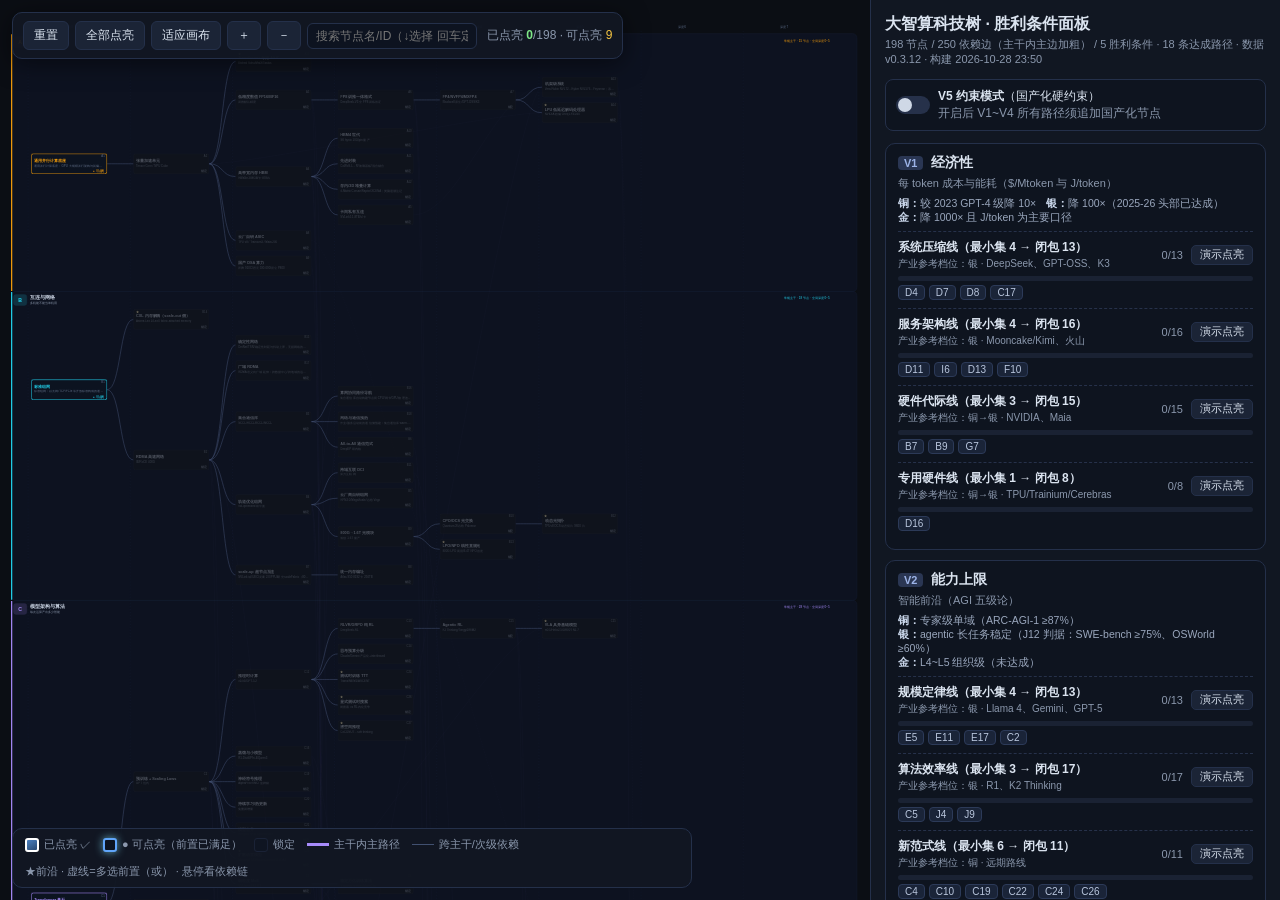
==== commit 38075bcf: "v0.3.12：作业冷启动预热能力（镜像预热+网络预热）" ====
--- a/智算科技树-v1.0.html
+++ b/智算科技树-v1.0.html
@@ -171,8 +171,8 @@
 </div>
 <div id="nodeModal"><div class="mbox" id="mbox"></div></div>
 <div id="selftest"></div>
-<script>window.__BUILD__ = "2026-10-28 23:42";
-window.TREE_DATA = {"meta": {"version": "0.3.11", "date": "2026-10-28", "source": "智算科技树-v0.2.2.md + AI4S范式层重构 + 知识图谱 + 曙光锚点 + v0.2.5 工程与前沿缺口 + v0.2.6 平台基础能力 + v0.2.7 DeepInfer 与许愿式编程 + v0.2.8 存储网络与E主干详述 + v0.2.9 判据去分级化与广域RDMA", "nodeCount": 197, "trunkCount": 11, "victoryCount": 5, "pathCount": 18}, "trunks": [{"id": "A", "name": "芯片与算力硬件", "type": "常规", "question": "单点每秒每瓦能算多少"}, {"id": "B", "name": "互连与网络", "type": "常规", "question": "多机能不能当单机用"}, {"id": "C", "name": "模型架构与算法", "type": "常规", "question": "每次运算产出多少智能"}, {"id": "D", "name": "推理系统与服务", "type": "常规", "question": "服务侧效率极限在哪"}, {"id": "E", "name": "训练系统与数据", "type": "常规", "question": "万卡月训如何稳定高效"}, {"id": "F", "name": "云原生与资源调度", "type": "常规", "question": "算力能否像电力即取即用"}, {"id": "G", "name": "智算中心与能源", "type": "常规", "question": "电和热能不能供得上"}, {"id": "H", "name": "通智一体与算力网络", "type": "后发型", "question": "通与智能否当一朵云用"}, {"id": "I", "name": "存储与数据流动", "type": "常规", "question": "数据供不上还是算不动"}, {"id": "J", "name": "Agent 与应用使能", "type": "常规", "question": "模型能力能否转化为可交付任务"}, {"id": "K", "name": "科学计算范式（AI4S）", "type": "常规", "question": "云上要承载哪几类科学计算负载"}], "nodes": [{"id": "A1", "name": "通用并行计算底座", "trunk": "A", "desc": "通用并行计算底座：GPU 大规模并行架构与其编程生态（CUDA/ROCm），一切智算负载的运行前提", "prereqs": [], "criteria": "主流框架与主流模型默认可运行即可点亮（基座）", "detail": "GPU 以数千核心的并行架构承载矩阵运算，CUDA 生态二十年积累构成事实标准：驱动、编译器、算子库、调试链全套。它决定换芯成本的本质——所有上层软件默认生长于此，是国产替代必须面对的生态高墙。", "criteriaDetail": "基座型节点：当某计算平台的工具链被所有主流框架默认支持（开箱能跑主流模型），它才具备成为产业底座的资格——这是生态成立的最低门槛。", "depth": 0, "dependents": 1}, {"id": "A2", "name": "张量加速单元", "trunk": "A", "desc": "Tensor Core / NPU Cube", "prereqs": ["A1"], "criteria": "混合精度较 FP32 加速 ≥5× 即可点亮", "detail": "在通用流处理器之外增加矩阵乘专用单元（NVIDIA Tensor Core、NPU Cube 等），把 GEMM 吞吐提升一个量级，是深度学习算力跃迁的起点——现代 AI 芯片的 AI 含量主要由它决定。", "criteriaDetail": "≥5× 是 tensor 单元相对同代 FP32 通路的主流实测加速比（各厂白皮书与 MLPerf 公开数据），达到它才意味着专用矩阵单元真正落地而非营销概念。", "depth": 1, "dependents": 6}, {"id": "A3", "name": "低精度数值 FP16/BF16", "trunk": "A", "desc": "训推默认精度", "prereqs": ["A2"], "criteria": "训练精度损失 <0.5% 即可点亮", "detail": "把训练主力数值从 FP32 降到 FP16/BF16：显存减半、吞吐翻倍；BF16 以与 FP32 等宽的指数位换取无需复杂损失缩放的稳定性，成为训推默认精度——低精度是算力经济学第一性杠杆。", "criteriaDetail": "精度损失 <0.5% 是可放心切换默认精度的业界共识线（等效噪声水平），各框架混合精度模式的公开基准均以此为验收标准。", "depth": 2, "dependents": 3}, {"id": "A4", "name": "高带宽内存 HBM", "trunk": "A", "desc": "HBM3e 288GB/卡·8TB/s", "prereqs": ["A2"], "criteria": "带宽 ≥5TB/s/卡 即可点亮", "detail": "AI 芯片的第二瓶颈是内存墙：HBM 通过 3D 堆叠 DRAM 加硅中介层提供数倍于 GDDR 的带宽（HBM3e 单卡 8TB/s 级），决定大模型能否喂得饱算力单元——卡级竞争力的一半在 HBM。", "criteriaDetail": "≥5TB/s 是当代旗舰 AI 加速器（H100/H200/B200 级）的标配带宽水平，低于它的芯片在大模型负载上会显著受限于访存而非算力。", "depth": 2, "dependents": 6}, {"id": "A5", "name": "卡间私有互连", "trunk": "A", "desc": "NVLink5 1.8TB/s/卡", "prereqs": ["A4"], "criteria": "卡间带宽 ≥8× PCIe 即可点亮", "detail": "PCIe 带宽远不够 GPU 间高频同步，私有高速互连（NVLink/开放替代）把卡间带宽提升一个量级并降低时延，是多卡协同训练和超节点域的物理基础，也是厂商锁定的重要手段。", "criteriaDetail": "≥8× PCIe 是私有互连相对通用总线的公认价值线（NVLink 各代均在此之上）——达不到就不值得绕开开放标准。", "depth": 3, "dependents": 1}, {"id": "A6", "name": "FP8 训推一体格式", "trunk": "A", "desc": "DeepSeek-V3 全 FP8 训练首证", "prereqs": ["A3"], "criteria": "训练近无损且推理成本降 ≥50% 即可点亮", "detail": "FP8 把数值宽度再砍半（E4M3/E5M2），存储、带宽、算力三重收益；DeepSeek-V3 首次证明全 FP8 训练可行后，FP8 成为训推一体的默认格式——训练侧与推理侧共享同一量化格式，消除转换损耗。", "criteriaDetail": "训练近无损加推理成本减半是 FP8 从实验格式变成生产格式的分界（V3 为首个公开实例），两条同时成立才值得全栈切换。", "depth": 3, "dependents": 3}, {"id": "A7", "name": "FP4/NVFP4/MXFP4", "trunk": "A", "desc": "Blackwell 原生/GPT-OSS/K3", "prereqs": ["A6"], "criteria": "推理掉点 ≤1~2% 且显存减半即可点亮", "detail": "Blackwell 代原生 FP4/NVFP4/MXFP4 把推理权重压到 4bit 且由硬件直接计算，配合 GPT-OSS/K3 等模型的 FP4 训推发布，万亿 MoE 得以塞进单机——推理成本曲线再次陡降。", "criteriaDetail": "掉点 ≤1~2% 且显存减半是 FP4 商用的可接受包线（官方模型卡公开数据为证）——超过该损失则 4bit 的成本收益不抵质量代价。", "depth": 4, "dependents": 2}, {"id": "A8", "name": "云厂自研 ASIC", "trunk": "A", "desc": "TPU v8 / Trainium3 / Maia 200", "prereqs": ["A2"], "criteria": "自用规模 ≥10 万卡等效且 token/$ 优于同代 GPU 即可点亮", "detail": "头部云厂绕开 GPU 通用性为自家负载定制 ASIC（谷歌 TPU、亚马逊 Trainium、微软 Maia）：按自家模型的算子画像裁剪，单位 token 成本显著低于商用 GPU，并以多年机队锁定供应链——云厂商垂直整合的极致形态。", "criteriaDetail": "10 万卡等效加 token/$ 优于同代 GPU 是自研 ASIC 成立的双门槛：前者证明规模真实（而非样片），后者证明定制收益覆盖研发摊销——TPU/Trainium 均已公开达标。", "depth": 2, "dependents": 1}, {"id": "A9", "name": "国产 DSA 算力", "trunk": "A", "desc": "昇腾 910C/思元 590-690/昆仑 P800", "prereqs": ["A2"], "criteria": "国产芯片推理规模商用即可点亮；支撑万卡级训练为领先", "detail": "国产 AI 芯片三路线并行：昇腾（达芬奇架构+全栈 CANN）、思元（云端推理起家）、昆仑（互联网自用延伸）。生态（框架适配、算子覆盖、工具链）比峰值算力更决定商用进度，是 V5 生态自主的硬件底座。", "criteriaDetail": "推理规模商用指在公有云或行业生产环境规模化承载真实流量（非试点）——它是国产芯片从可用到敢用的分界，也是 V5 铜档判据的硬件侧对应。", "depth": 2, "dependents": 1}, {"id": "A10", "name": "HBM4 世代", "trunk": "A", "desc": "SK hynix 10G/pin 量产", "prereqs": ["A4"], "criteria": "单卡 ≥288GB 且 ≥10TB/s 即可点亮", "detail": "HBM4 把接口速率提至 10G/pin 并翻通道位宽，单堆栈带宽与容量再上台阶（SK hynix 量产 10G/pin）；它决定下一代旗舰平台的模型驻留能力与长上下文经济性。", "criteriaDetail": "≥288GB 且 ≥10TB/s 是 HBM4 世代量产卡的公开规格线（SK hynix/三星路线图），达到即代表进入下一代内存平台竞争。", "depth": 3, "dependents": 0}, {"id": "A11", "name": "先进封装", "trunk": "A", "desc": "CoWoS-L→R/玻璃基板/混合键合", "prereqs": ["A4"], "criteria": "大芯片（reticle 级以上）量产良率可支撑即可点亮", "detail": "摩尔定律放缓后性能延续靠封装：CoWoS 把逻辑 die 与 HBM 拼装为超大芯片，玻璃基板与混合键合打开下一步密度空间。CoWoS 产能曾直接决定全球旗舰 GPU 供给——封装已成战略瓶颈环节。", "criteriaDetail": "量产良率可支撑指大芯片封装成本与良率能支撑百万级年出货——这是先进封装从实验室走向产能的判据，台积电 CoWoS 为公开标杆。", "depth": 3, "dependents": 0}, {"id": "A12", "name": "存内/3D 堆叠计算", "trunk": "A", "desc": "d-Matrix Corsair/Raptor/XCENA；类脑退潮注记", "prereqs": ["A4"], "criteria": "存内计算推理芯片商用落地即可点亮（研究级原型为起步）", "detail": "把计算单元嵌入存储近旁（CIM/近存计算），消解冯诺依曼搬运瓶颈，d-Matrix Corsair 等瞄准推理延迟与能效；类脑等更远方向已退潮注记。适合延迟敏感与超低功耗推理场景。", "criteriaDetail": "商用落地（有客户量产部署与公开订单）是 CIM 从论文走向产业的分界——目前全球仅少数玩家接近该线，多数仍处原型阶段。", "depth": 3, "dependents": 0}, {"id": "A13", "name": "机架级系统", "trunk": "A", "desc": "Vera Rubin NVL72→Kyber NVL576→Feynman；系统级超节点对标：CloudMatrix384（384×910C，以系统工程规模换单卡劣势）", "prereqs": ["A5", "A7", "G1"], "criteria": "单机架 ≥1EF（FP4）液冷交付即可点亮", "detail": "scale-up 从卡级走向机架级：NVL72 把 72 颗 GPU 编址为单一加速域，Kyber NVL576 再向机架列延伸；供电、液冷、结构设计成为算力交付的一部分——机架即计算机。CloudMatrix384 以系统工程规模对标该路线。", "criteriaDetail": "单机架 ≥1EF（FP4）且液冷交付是机架即计算机成立的量化标志（NVL72 公开规格）——它意味着算力供给单位从卡变为柜，交付与运维模式随之重构。", "depth": 5, "dependents": 1}, {"id": "A14", "name": "LPU 低延迟解码处理器", "trunk": "A", "frontier": true, "desc": "NVIDIA 收编 Groq LP35/40", "prereqs": ["A2", "A7"], "criteria": "单流解码时延显著低于 GPU 且规模商用即可点亮", "detail": "Groq LPU 以确定性数据流架构消除 HBM 依赖，单流解码吞吐与时延远超 GPU；被 NVIDIA 收编（LP35/40）后该路线进入主流验证期——解码专硬是推理专用化的激进分支。", "criteriaDetail": "单流解码与 GPU 解耦（时延/吞吐数量级优势）且商用部署，是该架构路线成立的标志——此前它长期停留在演示惊艳、部署罕见的阶段。", "depth": 5, "dependents": 1}, {"id": "A15", "name": "Transformer 专用 ASIC", "trunk": "A", "frontier": true, "desc": "Etched Sohu/MatX/Taalas", "prereqs": ["A2"], "criteria": "特定模型族 token/$ 优势 ≥2× 且量产交付即可点亮（流片验证为起步）", "detail": "把 Transformer 结构直接烧进芯片（Etched Sohu、MatX 等）：架构写死换取极致密度与能效，赌的是 Transformer 十年不变。风险与收益都极高——若成立，专用推理成本再降一个量级。", "criteriaDetail": "token/$ 优势 ≥2× 是架构专用化值得承担生态风险的收益门槛（相对同代 GPU 同任务）；仅流片不交付不算点亮。", "depth": 2, "dependents": 0}, {"id": "B1", "name": "标准组网", "trunk": "B", "desc": "标准组网：以太网/TCP/PCIe 等开放标准构成的通用互连底座", "prereqs": [], "criteria": "基座（开放标准组件全球多源可用）", "detail": "开放标准互连（以太网生态、TCP/IP 栈、PCIe 总线）构成一切组网的公共底座：成本由全球生态摊薄、多厂商互通。智算专用网络（RDMA/私有互连）均生长其上，或在其内做增强（无损以太）。", "criteriaDetail": "基座型节点：开放标准组件全球多源可用即点亮，无量化门槛。", "depth": 0, "dependents": 2}, {"id": "B2", "name": "RDMA 高速网络", "trunk": "B", "desc": "IB/RoCE 400G", "prereqs": ["B1"], "criteria": "μs 级时延支撑万卡集合通信即可点亮", "detail": "内核旁路加零拷贝的远程直接内存访问（IB/RoCE 400G），把网络时延压到微秒级、CPU 卸载到网卡：万卡 AllReduce 的前提。IB 封闭生态与 RoCE/超以太（UEC）开放路线之争是组网层的主线叙事。", "criteriaDetail": "μs 级时延支撑万卡指大规模 AllReduce 下集合通信效率不塌（NCCL 带宽利用率九成以上）——这是万卡训练对网络的公认底线要求。", "depth": 1, "dependents": 8}, {"id": "B3", "name": "集合通信库", "trunk": "B", "desc": "NCCL/HCCL/BCCL/MCCL", "prereqs": ["B2"], "criteria": "AllReduce 满足万卡效率即可点亮", "detail": "把 AllReduce/AllGather 等集合通信原语按拓扑优化为环/树算法，自动探测机内机间层级选择路径（NCCL/HCCL 等各厂分叉）。它决定通信效率的一半，也是国产芯片必夺的生态要地。", "criteriaDetail": "万卡作业下集合通信带宽利用率达硬件九成左右（NCCL 公开水准）即为达标——通信库没调好，再快的网也白搭。", "depth": 2, "dependents": 2}, {"id": "B4", "name": "轨道优化组网", "trunk": "B", "desc": "rail-optimized 双平面", "prereqs": ["B2"], "criteria": "万卡作业月级稳定运行即可点亮", "detail": "把同号 GPU（rail）与同号网卡一一对应组网，流量按轨道分流消除跨轨拥塞，是当下智算中心组网的事实标准（轨道优化双平面）；月级稳定运行考验的是整网运维而不仅是架构。", "criteriaDetail": "万卡作业月级稳定指连续一个月不因网络故障中断训练（配合 E7 容错），是头部智算中心的公开运营水平。", "depth": 2, "dependents": 7}, {"id": "B5", "name": "云厂商自研组网", "trunk": "B", "desc": "HPN2.0/MegaScale/谷歌 Virgo", "prereqs": ["B4"], "criteria": "≥1.5 万卡单集群商用运行即可点亮", "detail": "超大规模自建网络绕开商用设备极限：阿里 HPN2.0 双平面、字节 MegaScale、谷歌 Virgo 按自家训练负载定制拓扑与协议栈，支撑 1.5 万卡以上单集群——网络成为云厂自研深水区。", "criteriaDetail": "1.5 万卡单集群商用是自研组网超越商用方案极限的标志线（HPN2.0 论文公开规模），公开论文或生产报告可证。", "depth": 3, "dependents": 0}, {"id": "B6", "name": "All-to-All 通信范式", "trunk": "B", "desc": "DeepEP 双内核", "prereqs": ["B3", "C5"], "criteria": "EP 训推计算通信重叠即可点亮", "detail": "MoE 专家并行把通信范式从 AllReduce 转向 All-to-All 分发/汇聚：DeepEP 双内核（高吞吐域 + 低时延域）把专家路由通信与计算重叠隐藏，是万亿 MoE 训推的通信底座。", "criteriaDetail": "计算与通信重叠后 MoE 层效率损失 <10%（DeepEP 公开数据水准）即为达标——All-to-All 没做好，MoE 的算力节省会被通信吃光。", "depth": 3, "dependents": 1}, {"id": "B7", "name": "scale-up 超节点互连", "trunk": "B", "desc": "NVLink 域/UEC/灵衢 2.0/PPU/曙光 scaleFabric（800G 类 IB、单子网 11 万卡）", "prereqs": ["B2"], "criteria": "域内 ≥1.8TB/s 且 ≥72 卡编址即可点亮", "detail": "把多卡当一卡用的私有互连域做大：NVLink 域、UEC 开放标准、灵衢 2.0、PPU、曙光 scaleFabric（800G 类 IB、单子网 11 万卡）等路线并行——超节点域规模决定单作业可用的逻辑单机上限。", "criteriaDetail": "域内带宽 ≥1.8TB/s（NVLink5 水准）且 ≥72 卡编址是超节点区别于普通机内互连的量化线（NVL72 公开规格）。", "depth": 2, "dependents": 1}, {"id": "B8", "name": "统一内存编址", "trunk": "B", "desc": "Atlas 950 8192 卡 256TB", "prereqs": ["B7"], "criteria": "≥千卡域内存统一编址池化即可点亮", "detail": "把超节点域内所有卡的内存编成统一地址空间（华为 Atlas 950 达 8192 卡 256TB），跨卡访存像本地一样编程——它消解模型必须切分的前提，是超节点路线的软件制高点。", "criteriaDetail": "千卡级域内统一编址并支撑真实负载（非演示）是统一内存从论文到平台的分界——Atlas 950 公开规格为当前公开标杆。", "depth": 3, "dependents": 0}, {"id": "B9", "name": "800G→1.6T 光模块", "trunk": "B", "desc": "旭创 1.6T 量产", "prereqs": ["B4"], "criteria": "1.6T 单端口功耗 ≤30W 即可点亮", "detail": "800G 光模块已放量、1.6T 进入量产（旭创等），智算中心间与机柜间的每 bit 成本持续下探；单端口功耗是规模化的硬约束——光模块是智算网络里出货量最大的硬件品类。", "criteriaDetail": "1.6T ≤30W 是下一代光口在机架功率预算内规模部署的公认工程线（旭创等厂商公开参数）。", "depth": 3, "dependents": 2}, {"id": "B10", "name": "CPO/OCS 光交换", "trunk": "B", "desc": "Quantum-X/谷歌 Palomar", "prereqs": ["B9"], "criteria": "CPO/OCS 在超大规模数据中心规模商用即可点亮", "detail": "共封装光学（CPO）把光引擎挪到交换芯片旁消解可插拔功耗墙；OCS 光路交换以微秒级光路重构替代部分电交换（谷歌 Palomar 大规模部署、NVIDIA Quantum-X 产品化）——光层正在吃进网络。", "criteriaDetail": "规模商用指在超大规模生产环境（数万卡级）长期运行且成本曲线可持续——谷歌 OCS 为已验证实例，CPO 已进入放量验证期。", "depth": 4, "dependents": 1}, {"id": "B11", "name": "跨域互联 DCI", "trunk": "B", "desc": "算力互联网", "prereqs": ["B4"], "criteria": "跨集群协同（训练/数据）可验证即可点亮；运营级互联为领先", "detail": "数据中心间互联（DCI）承载算力互联网的跨域流量：长距大带宽传输、数据面协同与控制面互通，是国家算力枢纽间与跨区域训练（E9）的物理层。", "criteriaDetail": "跨集群协同可验证（跨域训练/数据同步实验成功）是 DCI 服务智算的起点判据；达到运营级（常态化跨域作业）为领先。", "depth": 3, "dependents": 2}, {"id": "B12", "name": "动态光拓扑", "trunk": "B", "frontier": true, "desc": "TPUv8 OCS 动态切片 9600 片", "prereqs": ["B10"], "criteria": "网络拓扑随作业负载动态重构且规模生产运行即可点亮", "detail": "OCS 让网络拓扑从建设时定格变为运行时可重构：TPUv8 已用 9600 片 OCS 按训练作业切片重构光路——拓扑成为调度变量，网络资源利用率跃升，是算网协同的硬件级形态。", "criteriaDetail": "拓扑随作业重构并在生产规模运行（谷歌 TPUv8 公开部署）即达标——小规模演示不算。", "depth": 5, "dependents": 0}, {"id": "B13", "name": "LPO/NPO 线性直驱光", "trunk": "B", "frontier": true, "desc": "800G LPO 商用/6.4T NPO 首发", "prereqs": ["B9"], "criteria": "互连链路功耗降 ≥50% 且规模商用即可点亮", "detail": "线性直驱光学（LPO）去掉重定时 DSP，功耗与时延大幅下降（800G LPO 商用、6.4T NPO 首发）；在 scale-out 短距场景性价比极高，是光互连够用就好路线的代表。", "criteriaDetail": "功耗降 ≥50%（相对同速可插拔）是该技术路线成立的收益门槛，且需规模商用佐证而非样品参数。", "depth": 4, "dependents": 0}, {"id": "B14", "name": "CXL 内存解耦（scale-out 侧）", "trunk": "B", "frontier": true, "desc": "Astera Leo 2/LeoX fabric-attached memory", "prereqs": ["B1"], "criteria": "跨机内存池规模商用即可点亮", "detail": "CXL 在 scale-out 侧实现内存解耦与池化（Astera Leo 2/LeoX fabric-attached memory）：内存从服务器私有变为网络共享资源，提升利用率并为 KV cache/数据库类负载提供大内存池。", "criteriaDetail": "跨机内存池商用（真实生产负载部署）即为达标——该方向长期呼声大部署少，商用是分界线。", "depth": 1, "dependents": 0}, {"id": "B15", "name": "确定性网络", "trunk": "B", "desc": "DetNet/TSN/确定性时延与抖动上界，无损网络的跨域延伸——算力并网（H4/H5）与跨集群训推（E9）的跨域 SLA 底座", "prereqs": ["B2"], "criteria": "跨域 P99.9 时延抖动上界可承诺即可点亮", "detail": "在无损网络之上再承诺时延与抖动上界（DetNet/TSN 体系）：跨域流量从尽力而为变为可合同化，是算力并网（H4/H5）承诺跨域 SLA、跨集群训练（E9）控制同步误差的底座。运营商确定性骨干是主要供给方。", "criteriaDetail": "跨域 P99.9 抖动上界可承诺指运营商或专线能给出可签约的确定性指标——从技术指标变成商务承诺，是确定性网络商用的标志。", "depth": 2, "dependents": 0}, {"id": "B16", "name": "算网协同路径导航", "trunk": "B", "desc": "集合通信库自动构建节点间 CPU/网卡/GPU 物理连接拓扑，结合云算网协同实现流量最优路径；集合通信库与网络控制器交互拓扑信息，实现通信流量全局负载分担", "prereqs": ["B3", "B4"], "criteria": "拓扑感知全局负载分担万卡级生产化（链路利用率均衡可量化）即可点亮", "detail": "集合通信库自动探测并构建节点间 CPU/网卡/GPU 物理连接拓扑，上报网络控制器；控制器结合全网视图下发转发策略，实现流量最优路径与全局负载分担——通信与网络从各自优化走向协同求解，是智算网络利用率跃升的关键机制。", "criteriaDetail": "万卡级生产环境中拓扑感知全局负载分担落地、链路利用率方差可量化收敛即为达标——相比静态 ECMP，它直接决定大作业的通信尾延迟。", "depth": 3, "dependents": 0}, {"id": "B17", "name": "广域 RDMA", "trunk": "B", "desc": "RDMA 语义向广域延伸：跨数据中心/跨地域的远端内存直接访问与无损长距传输（长距 RoCE/SoftRoCE over WAN）——跨集群训练（E9）与跨域数据直传（B11/H5）的传输底座", "prereqs": ["B2"], "criteria": "长距（数百公里级）无损 RDMA 稳定传输，带宽与时延抖动满足跨集群训练/数据同步要求即可点亮", "detail": "把 RDMA 的内存语义延伸到广域：长距 RoCE/SoftRoCE over WAN 实现跨数据中心远端内存直接访问与无损长距传输，配合丢包重传与拥塞控制适配公网特性——跨集群训练（E9）与跨域数据直传的传输底座。", "criteriaDetail": "数百公里级长距无损 RDMA 稳定传输、带宽与抖动满足跨集群训练/数据同步要求即达标——长距下 TCP 吞吐崩塌、普通 RDMA 丢包敏感，能稳定跑通即是工程分界。", "depth": 2, "dependents": 0}, {"id": "C1", "name": "Transformer 基石", "trunk": "C", "desc": "Transformer 基石：自注意力机制与残差堆叠架构，一切大模型的公共底座", "prereqs": [], "criteria": "基座（事实标准架构）", "detail": "Attention is All You Need 确立的自注意力架构：序列元素两两交互、完全并行、随数据与参数平滑扩展——它统一了 NLP/视觉/语音/科学计算的建模语言，是整棵科技树上被依赖最广的节点。", "criteriaDetail": "基座节点：作为事实标准架构无需门槛判据——被点亮是历史事实而非待达成目标。", "depth": 0, "dependents": 4}, {"id": "C2", "name": "预训练 + Scaling Laws", "trunk": "C", "desc": "GPT 范式", "prereqs": ["C1"], "criteria": "规模外推误差 <5% 即可点亮", "detail": "GPT 范式确立预训练加下一词预测的通用能力获取方式，Scaling Laws 给出算力/数据/参数的能力预测公式：训练从炼丹变为工程规划——损失曲线可预测意味着千亿投入可以事前论证。", "criteriaDetail": "规模外推误差 <5% 指小规模拟合的 scaling 曲线能预测大模型最终损失（Chinchilla 等公开研究水准）——达不到就无法用小实验为大投入背书。", "depth": 1, "dependents": 9}, {"id": "C3", "name": "注意力高效化", "trunk": "C", "desc": "GQA→MLA（KV 压缩 93%）", "prereqs": ["C1"], "criteria": "KV 降幅 ≥8× 且近无损即可点亮", "detail": "注意力 KV 缓存是推理显存大头：GQA 共享查询头、MLA 潜空间压缩把 KV 骤降一个量级（DeepSeek MLA 压缩 93%），直接决定长上下文与高并发的经济性——架构层降本第一刀。", "criteriaDetail": "KV 降幅 ≥8× 且精度近无损是注意力压缩技术商用的公认收益线（MLA 公开数据）——降幅不达标或掉点明显都不值得切换。", "depth": 1, "dependents": 3}, {"id": "C4", "name": "线性/混合注意力", "trunk": "C", "desc": "Kimi Linear/Qwen3-Next/M3", "prereqs": ["C3"], "criteria": "旗舰模型量产采用且长序列成本降 ≥50% 即可点亮", "detail": "把注意力的平方复杂度降为线性（Mamba/线性注意力/混合层架构）：Kimi Linear、Qwen3-Next、MiniMax M2 等旗舰已混合部署——超长上下文的成本曲线被改写，是近期架构竞争的焦点。", "criteriaDetail": "旗舰量产加长序列成本降 ≥50%（各模型技术报告公开）是线性化从刷分论文到改变成本结构的分界——Kimi Linear 等已达。", "depth": 2, "dependents": 0}, {"id": "C5", "name": "细粒度 MoE", "trunk": "C", "desc": "V3/Llama4/K2-K3", "prereqs": ["C2"], "criteria": "万亿总参激活 <5% 且成本同降即可点亮", "detail": "把 FFN 切成细粒度专家、按 token 动态激活少数（DeepSeek V3 万亿参数激活 37 亿）：能力随总参涨、成本随激活算——总参数供能力、激活参数供成本的解耦是万亿模型经济性的关键设计。", "criteriaDetail": "万亿级总参、激活 <5%、单位能力成本同步下降（V3/Llama4/K 系公开数据）为达标——激活比过高则 MoE 名存实亡。", "depth": 2, "dependents": 4}, {"id": "C6", "name": "稳定万亿训练算法", "trunk": "C", "desc": "无辅助损失均衡+MuonClip", "prereqs": ["C5"], "criteria": "万亿 token 零 spike 即可点亮", "detail": "万亿参数训练的稳定性是算法问题：无辅助损失负载均衡（避免均衡项干扰梯度）、MuonClip 优化器等把 loss spike 频率压到近零——让练得大变成练得稳，与 E8 工程治理构成双保险。", "criteriaDetail": "万亿 token 全程零未处理 spike（配合工程手段）为达标——V3 等公开训练报告已示范。", "depth": 3, "dependents": 0}, {"id": "C7", "name": "长上下文 1M+", "trunk": "C", "desc": "Gemini/K3/V4.1", "prereqs": ["C3"], "criteria": "1M 上下文可用且成本可控即可点亮", "detail": "上下文长度从 4K 到 1M+（Gemini/Kimi/V4.1）：依赖位置编码改进、注意力的稀疏/压缩与工程化 KV 管理；长上下文是 Agent 多跳任务、全库代码理解等场景的入场券，但必须同时控成本。", "criteriaDetail": "1M token 下大海捞针等评测近满分且 API 定价可商用（头部模型公开测评）为达标——能用且用得起缺一不可。", "depth": 2, "dependents": 1}, {"id": "C8", "name": "原生稀疏注意力", "trunk": "C", "desc": "NSA→DSA 训推一体（API -50%）", "prereqs": ["C7"], "criteria": "训推一体的原生稀疏注意力规模商用（API 成本显著下降）即可点亮", "detail": "在训练阶段就学出该注意哪里（NSA/DSA）：KV 计算与缓存按需稀疏化，DeepSeek DSA 已把 API 价格再砍一档——与推理侧补救式压缩不同，原生稀疏从训练源头改写注意力成本。", "criteriaDetail": "训推一体（训练即稀疏）且商用 API 降价可证为达标——这是原生与后处理量化 KV 的本质区别，DSA 为公开实例。", "depth": 3, "dependents": 0}, {"id": "C9", "name": "原生多模态统一", "trunk": "C", "desc": "GPT-4o/GPT-5/Qwen-Omni", "prereqs": ["C1"], "criteria": "any-to-any 单模型原生支持即可点亮", "detail": "从拼接编码器进化到早期融合的 any-to-any 单模型（GPT-4o/GPT-5/Qwen-Omni）：文本/图像/音频/视频在同一 attention 空间联合建模，实时语音与视觉推理延迟进入百毫秒级——多模态从功能变成接口形态。", "criteriaDetail": "any-to-any 输入输出由单一模型原生支持（非管线拼接）且实时性达标为业界旗舰共识线。", "depth": 1, "dependents": 4}, {"id": "C10", "name": "世界模型", "trunk": "C", "desc": "Genie3/V-JEPA2", "prereqs": ["C9"], "criteria": "可交互世界模型规模商用即可点亮", "detail": "学习环境动态而非仅语言分布（Genie 3/V-JEPA 2）：可交互、可规划的生成式环境，是具身智能的训练场与视频生成的下一站——世界模拟器若成立，机器人与游戏/仿真行业被重构。", "criteriaDetail": "可交互商用指第三方开发者能在其上构建产品（非仅官方演示）——Genie 3 开放 API 即逼近该线。", "depth": 2, "dependents": 0}, {"id": "C11", "name": "视频生成架构", "trunk": "C", "desc": "Veo3/Sora2", "prereqs": ["C9"], "criteria": "商用级音画同步视频生成即可点亮", "detail": "扩散/流匹配 Transformer 生成分钟级音画同步视频（Veo 3/Sora 2）：DiT 架构加时空注意力加因果音频联合训练；广告与影视已规模付费使用——生成式内容从图片进到会动的世界。", "criteriaDetail": "音画同步加分钟级加商用计费（头部产品公开商业数据）为达标——同步音频是视频生成 2.0 的分界。", "depth": 2, "dependents": 0}, {"id": "C12", "name": "推理时计算", "trunk": "C", "desc": "o1/o3/GPT-5.2", "prereqs": ["C2"], "criteria": "ARC 类新颖推理基准跃升 ≥30 分即可点亮", "detail": "o 系列确立推理时算得更久答得更好的新扩展轴：CoT 长思考、自我验证与搜索把测试时算力换能力——与预训练 scaling 并列的第二增长曲线，也是推理成本上行的主要来源。", "criteriaDetail": "ARC-AGI 类新颖推理基准相对同基座提升 ≥30 分（o1 到 o3 公开跃升幅度）为该范式成立的标志——普通基准饱和后只有这类难题能显出推理时的价值。", "depth": 2, "dependents": 5}, {"id": "C13", "name": "RLVR/GRPO 纯 RL", "trunk": "C", "desc": "DeepSeek-R1", "prereqs": ["C12"], "criteria": "纯 RL 达到一流推理模型水平即可点亮", "detail": "可验证奖励（数学/代码有标准答案）让 RL 摆脱人类偏好数据：DeepSeek-R1 用 GRPO 纯 RL 训出推理能力涌现，验证环境奖励优于人类标注——RL 从对齐工具变成能力引擎，与 E14/E18 基础设施互为因果。", "criteriaDetail": "纯 RL（无 SFT 蒸馏起点）达到一流推理模型水平（R1 论文公开对照）为达标——证明了该路线的能力上限。", "depth": 3, "dependents": 1}, {"id": "C14", "name": "思考预算分级", "trunk": "C", "desc": "Claude/Gemini 产品化+interleaved", "prereqs": ["C12"], "criteria": "产品级多档思考预算（用户可选可计费）即可点亮", "detail": "把想多久变成用户可控参数：低中高思考档位对应不同时延与价格（Claude/Gemini 产品化，interleaved thinking 边想边答）——推理时计算从黑盒变成可计量的服务 SKU。", "criteriaDetail": "产品级多档位（用户可选用不同思考预算并按档计费）为达标——说明推理时计算已完成产品化封装。", "depth": 3, "dependents": 0}, {"id": "C15", "name": "Agentic RL", "trunk": "C", "desc": "K2 Thinking/TongyiDR/M2", "prereqs": ["C13"], "criteria": "≥20 步长任务稳定完成即可点亮", "detail": "把 RL 从单轮问答扩展到多步环境任务：长轨迹信用分配、环境奖励设计（K2 Thinking/Tongyi DR/M2）——Agent 能力跃升的当前主引擎，J 主干多数节点的能力来源。", "criteriaDetail": "20 步以上真实任务（工程变更/操作系统操作）稳定过半成功率为达标——短程 RL 刷分与长程 agentic 能力是两回事。", "depth": 4, "dependents": 3}, {"id": "C16", "name": "蒸馏与小模型", "trunk": "C", "desc": "R1-Distill/Phi-4/Qwen3", "prereqs": ["C2"], "criteria": "3B 级小模型达到上代旗舰能力即可点亮（当前已达成）", "detail": "把大模型能力蒸馏进小模型（R1-Distill/Phi/Qwen3）：推理能力可迁移证明知识密度可压缩；小模型撬动端侧与高频调用场景，是 V4 轻量普惠的模型侧引擎。", "criteriaDetail": "3B 级达到 GPT-3.5 水平已是公开事实（各家模型卡）——该门槛已被业界整体越过，节点保持已点亮状态。", "depth": 2, "dependents": 2}, {"id": "C17", "name": "量化压缩", "trunk": "C", "desc": "FP8/W4；FP4 主流 L3", "prereqs": ["A6"], "criteria": "掉点 ≤1~2% 且占用减半即可点亮", "detail": "训后量化（GPTQ/AWQ）与 FP8/W4 权重量化把部署占用砍半再砍半：掉点 ≤1~2% 的工程包线内，模型得以塞进更少显存——与 A6/A7 硬件格式配合，构成推理降本的软件主力。", "criteriaDetail": "掉点 ≤1~2% 且显存减半是量化的商用包线（各框架公开基准），超过该损失的量化不被生产接受。", "depth": 4, "dependents": 2}, {"id": "C18", "name": "KV cache 压缩", "trunk": "C", "desc": "KIVI 2bit", "prereqs": ["C3"], "criteria": "长上下文显存降 ≥4× 且评测近无损即可点亮", "detail": "KV 缓存的极限压缩：2bit 量化（KIVI）、token 淘汰、跨层共享等，把长上下文的显存账再降 4 倍以上——与 C3（架构侧）互补，属于系统侧补救，决定存量模型的长文本经济性。", "criteriaDetail": "显存降 ≥4× 且评测近无损为达标线（KIVI 等论文公开）——压得太狠掉点，压得不够无感。", "depth": 2, "dependents": 0}, {"id": "C19", "name": "神经符号推理", "trunk": "C", "desc": "AlphaProof IMO 金牌级", "prereqs": ["C2"], "criteria": "IMO/IOI 金牌级成绩即可点亮", "detail": "语言模型与形式系统（Lean 定理证明器、符号引擎）结合：AlphaProof/AlphaGeometry 拿下 IMO 金牌级成绩——形式可验证领域里，神经提供直觉、符号提供正确性，是可信推理的技术路线。", "criteriaDetail": "顶级奥赛金牌水平（AlphaProof 公开成绩）为达标——银牌以下不足以证明该路线的竞争力。", "depth": 2, "dependents": 0}, {"id": "C20", "name": "持续学习/热更新", "trunk": "C", "desc": "免重训增量", "prereqs": ["C2"], "criteria": "增量更新不掉点且分钟级生效即可点亮", "detail": "免除重训的知识注入：模型编辑、LoRA 热插拔、持续预训练防遗忘——让模型跟上世界变化而不付出万亿 token 重训成本；目前多数方案仍带遗忘副作用，是未解难题。", "criteriaDetail": "新增知识可验证、旧能力回退 <1% 且线上分钟级生效为达标——现有公开方案多数还过不了不掉点这一关，故为前沿。", "depth": 2, "dependents": 0}, {"id": "C21", "name": "模型合并", "trunk": "C", "desc": "mergekit 登顶 OpenRouter", "prereqs": ["C2"], "criteria": "纯合并（无再训练）达到源模型同级性能即可点亮", "detail": "把多个微调模型的权重直接算术合并（mergekit/TIES/DARE）：零训练成本获得多能力组合，曾登顶 OpenRouter——模型即权重、能力可叠加的廉价格局，也是开源生态的独有玩法。", "criteriaDetail": "纯合并达到各源模型单独微调的性能水平（公开榜单可复现）为达标。", "depth": 2, "dependents": 0}, {"id": "C22", "name": "扩散语言模型", "trunk": "C", "frontier": true, "desc": "Mercury2.5/DiffusionGemma/LLaDA2", "prereqs": ["C2"], "criteria": "并行解码吞吐 ≥3× 自回归且质量对齐即可点亮", "detail": "把扩散范式移植到文本（LLaDA2/Mercury 商用）：整段并行去噪解码替代逐 token 生成，吞吐数倍于自回归——挑战文本必须从左到右的默认，是解码范式的另一条赛道。", "criteriaDetail": "≥3× 吞吐且质量对齐（Mercury Coder 公开数据）为达标——快但质量掉则无意义。", "depth": 2, "dependents": 0}, {"id": "C23", "name": "三元/原生低比特网络", "trunk": "C", "frontier": true, "desc": "BitNet 2B4T/CAT-Q/ScaleQ", "prereqs": ["C17"], "criteria": "≥40B 原生低比特模型或 PTQ 掉点 ≤2% 即可点亮", "detail": "从训练第一步就用 1.58bit 三值权重（BitNet b1.58）：矩阵乘退化为加减法，能效数量级下降（2B4T 已开源）；若规模化成立，GPU 换算力的格局可能被改写——最激进的低比特路线。", "criteriaDetail": "40B+ 原生低比特训练成功、或 PTQ 方案掉点 ≤2% 是该路线跨过玩具线的门槛（BitNet 2B4T 为公开里程碑）。", "depth": 5, "dependents": 0}, {"id": "C24", "name": "测试时训练 TTT", "trunk": "C", "frontier": true, "desc": "Titans/MEM1/ASCENT", "prereqs": ["C12"], "criteria": "测试时在线更新显著提升新奇任务表现即可点亮（研究级）", "detail": "推理时不仅多算、还要现学：TTT 层在测试时对输入本身做梯度更新（Titans/MEM1），把上下文学习显式化为优化过程——长视频流/新奇环境适应的候选路线，尚处研究前沿。", "criteriaDetail": "研究级判据：在长程/新奇基准上相对同参基座有可复现显著增益即为路线成立，产业化未到。", "depth": 3, "dependents": 0}, {"id": "C25", "name": "VLA 具身基础模型", "trunk": "C", "frontier": true, "desc": "π0.5/Helix2.5/GR00T N1.7", "prereqs": ["C9", "C15"], "criteria": "真机零样本泛化任务成功即可点亮", "detail": "视觉-语言-动作统一模型（π0.5/Helix/GR00T）：把互联网级语义知识注入机器人控制，真机零样本执行新任务——具身智能的 GPT 时刻尚未到来，但数据飞轮（仿真加遥操作）已启动。", "criteriaDetail": "未经任务级训练的真机零样本成功率过半（各厂公开 demo 升级为可复现任务）为达标——遥控演示不算。", "depth": 5, "dependents": 0}, {"id": "C26", "name": "显式测试时搜索", "trunk": "C", "frontier": true, "desc": "树搜索 vs RL 内化竞争", "prereqs": ["C12"], "criteria": "显式搜索在关键基准稳定超越同算力内化方案即可点亮", "detail": "推理时显式展开搜索树/并行采样再择优：与 RL 把搜索内化进权重（C13）正面竞争——o 系列证明内化有效，但数学/证明类任务中显式搜索仍占优，两条路线在融合。", "criteriaDetail": "同等推理算力预算下，显式搜索在数学/证明基准稳定胜出（公开对照）为路线成立；产品化整合为领先。", "depth": 3, "dependents": 0}, {"id": "C27", "name": "潜空间推理", "trunk": "C", "frontier": true, "desc": "CoCONUT→soft thinking", "prereqs": ["C12"], "criteria": "潜空间思维链质量对齐显式语言链即可点亮（研究级）", "detail": "让模型在连续潜空间而非文字 token 上思考（CoCONUT/soft thinking）：摆脱语言离散化约束、压缩思考 token 数——推理成本曲线的另一种改法，目前质量与可控性仍处研究阶段。", "criteriaDetail": "研究级判据：潜空间推理在数学/规划基准对齐显式 CoT 且 token 消耗更低即路线成立。", "depth": 3, "dependents": 0}, {"id": "C28", "name": "图神经网络与图 Transformer", "trunk": "C", "desc": "GraphCast/Graphormer/GNN——时空预测、分子图、图结构数据范式", "prereqs": ["C1"], "criteria": "图任务基准 SOTA 且跨行业规模商用即可点亮", "detail": "在图结构数据上做表征学习（GraphCast/Graphormer）：天气时空预测、分子图、风控图计算等任务的核心架构——它连接 C 主干与 K 主干（AI4S 的图范式负载），也为 GraphRAG（J15）提供编码底座。", "criteriaDetail": "图基准 SOTA（GraphCast 级公开成绩）加至少一个行业规模化商用（气象业务化为公开实例）双条件达标。", "depth": 1, "dependents": 1}, {"id": "D1", "name": "算子融合与 Kernel", "trunk": "D", "desc": "FA-3/FA-4/FlashInfer/DeepGEMM", "prereqs": ["A3"], "criteria": "关键算子峰值利用率 ≥70% 即可点亮", "detail": "手写/自动融合的高性能 kernel（FlashAttention-3/4、FlashInfer、DeepGEMM）：把访存密集的 attention/GEMM 融合重排，逼近硬件峰值——推理引擎的速度本质上是 kernel 库的速度，也是国产芯片的必争之地。", "criteriaDetail": "峰值利用率 ≥70%（关键算子实测）是 kernel 工程化的公认线（FA 系列公开数据）——低于它说明算子栈还在吃通用库的亏。", "depth": 3, "dependents": 5}, {"id": "D2", "name": "推理编译", "trunk": "D", "desc": "TRT-LLM/torch.compile/xLLM", "prereqs": ["D1"], "criteria": "相对 eager 执行吞吐 ≥1.5× 即可点亮", "detail": "把模型计算图编译为最优后端代码（TRT-LLM/torch.compile/xLLM）：算子调度、内存规划、kernel 自动调优一站式——编译层也是多后端适配的关键夹层，与 D26 跨架构层直接相关。", "criteriaDetail": "相对 eager 执行吞吐 ≥1.5×（各编译器公开基准）为达标——这是引入编译复杂度的最低回报线。", "depth": 4, "dependents": 1}, {"id": "D3", "name": "连续批处理", "trunk": "D", "desc": "Orca", "prereqs": [], "criteria": "相对静态批处理吞吐 2~10× 即可点亮", "detail": "Orca 确立的迭代级调度：请求随到随拼、按步重组批次，GPU 不再等慢请求——静态批处理的空转被消除，是推理服务吞吐的第一块基石，几乎被所有引擎继承。", "criteriaDetail": "相对静态批处理吞吐 2~10×（Orca 论文与各引擎实测）为达标，是该技术的标准收益区间。", "depth": 0, "dependents": 1}, {"id": "D4", "name": "分页 KV 管理", "trunk": "D", "desc": "PagedAttention", "prereqs": ["D3"], "criteria": "显存碎片 <4% 即可点亮", "detail": "把 KV 缓存按页管理（PagedAttention，操作系统式分页进显存）：碎片率从五成降到 4% 以下、并发数翻倍——vLLM 的立身之本，KV 管理自此成为引擎的核心子系统。", "criteriaDetail": "显存碎片 <4%（vLLM 论文公开）为达标——分页管理把 KV 显存利用率推到接近理论极限。", "depth": 1, "dependents": 4}, {"id": "D5", "name": "前缀树缓存", "trunk": "D", "desc": "RadixAttention", "prereqs": ["D4"], "criteria": "多轮/共享前缀场景吞吐 ≥2× 即可点亮", "detail": "按 token 前缀共享缓存（RadixAttention）：系统提示、多轮对话、few-shot 前缀一次计算处处复用——Agent 时代多轮长前缀场景的吞吐倍增器，SGLang 的立身之本。", "criteriaDetail": "多轮/共享前缀场景吞吐 ≥2×（SGLang 公开数据）为达标——前缀命中率决定收益。", "depth": 2, "dependents": 1}, {"id": "D6", "name": "多卡并行服务化", "trunk": "D", "desc": "TP/PP serving", "prereqs": ["D1"], "criteria": "TPOT 20~100ms 达标承载目标模型即可点亮", "detail": "把 TP/PP 等训练并行技术移植到服务：单请求跨多卡切分以承载大模型，时延-吞吐权衡可调——是模型太大单卡装不下时服务化的第一课，为后续分离架构的前置。", "criteriaDetail": "TPOT 20~100ms 的交互式达标线（业界服务 SLA 共识）内承载目标模型为达标。", "depth": 4, "dependents": 1}, {"id": "D7", "name": "投机解码", "trunk": "D", "desc": "EAGLE-3", "prereqs": ["D1"], "criteria": "平均接受长度 >3 且端到端加速 ≥2× 即可点亮", "detail": "小模型草拟、大模型并行验证（EAGLE-3 等）：把自回归串行解码变为起草-批量确认，2~3× 加速且数学上等价于原模型输出——用验证算力换串行时延的经典范式。", "criteriaDetail": "平均接受长度 >3、端到端 ≥2×（EAGLE 系公开数据）为达标——接受率不够则验证开销吃掉收益。", "depth": 4, "dependents": 0}, {"id": "D8", "name": "原生 MTP", "trunk": "D", "desc": "DeepSeek MTP 生产 1.8×", "prereqs": ["C5"], "criteria": "decode ≥1.8× 即可点亮", "detail": "模型训练时就内置多 token 预测头（DeepSeek MTP）：草稿与主模型同源训练、接受率天然更高，生产实测 decode 1.8×——投机解码从外挂变原生，新模型的标配设计。", "criteriaDetail": "decode ≥1.8×（V3 生产公开数据）为达标——原生 MTP 的接受率优势需在真实流量中兑现。", "depth": 3, "dependents": 0}, {"id": "D9", "name": "PD 分离", "trunk": "D", "desc": "DistServe/Mooncake/火山", "prereqs": ["D4", "B2"], "criteria": "goodput（有效吞吐）≥2× 即可点亮", "detail": "预填充（计算密集）与解码（带宽密集）分池部署、独立扩缩（DistServe/Mooncake/火山）：互不干扰的两大负载从一锅烩到专业化，goodput 翻倍——推理数据中心的架构分水岭。", "criteriaDetail": "goodput ≥2×（DistServe/Mooncake 论文与生产公开）为达标——分离架构的传输开销必须被负载增益覆盖。", "depth": 2, "dependents": 4}, {"id": "D10", "name": "KV 传输与分层 offload", "trunk": "D", "desc": "NIXL/LMCache/Dynamo/vRDMA", "prereqs": ["D9", "B2"], "criteria": "KV 传输不占算力卡且读价 ≤0.1× 即可点亮", "detail": "KV 在显存-内存-SSD 间分层流转（NIXL/LMCache/Dynamo/vRDMA）：算力卡零占用、读取代价压到重算的十分之一——PD 分离与多轮会话的成本命门全在这条数据通路上。", "criteriaDetail": "KV 传输不占 GPU 且读价 ≤0.1× 重算（各系统公开设计目标并经生产验证）为达标。", "depth": 3, "dependents": 2}, {"id": "D11", "name": "KV 全局池化", "trunk": "D", "desc": "Mooncake Store 多芯适配", "prereqs": ["D10"], "criteria": "跨请求/跨实例 KV 全局命中率 >50% 即可点亮", "detail": "KV 缓存从实例私有升级为全局存储池（Mooncake Store 多芯适配）：任何实例可复用任何前缀，命中即免算——Agent 多轮、RAG 固定前缀场景的成本倍减器，需要存储与调度协同设计。", "criteriaDetail": "生产环境全局命中率 >50%（Mooncake 公开运营数据）为达标——命中率决定池化收益能否覆盖跨网传输成本。", "depth": 4, "dependents": 0}, {"id": "D12", "name": "专家并行 serving", "trunk": "D", "desc": "DeepEP/wide-EP", "prereqs": ["C5", "B6"], "criteria": "万亿级 MoE 生产服务即可点亮", "detail": "万亿 MoE 的服务化必须把专家跨卡跨机分布（DeepEP/wide-EP）：All-to-All 路由、专家放置与热均衡（EPLB）——MoE 的推理成本优势能否兑现，取决于专家并行栈的效率。", "criteriaDetail": "万亿级 MoE 模型生产服务稳定运行（DeepSeek 官网等公开案例）为达标——这是 MoE 从训练成果变成在线服务的分界。", "depth": 4, "dependents": 2}, {"id": "D13", "name": "SLO 感知调度", "trunk": "D", "desc": "TTFT/TPOT 双 SLO", "prereqs": ["D9"], "criteria": "≥90% 请求满足承诺 SLO 即可点亮", "detail": "TTFT/TPOT 双 SLO 下按请求优先级与负载预测调度（分离架构配套）：把平均快变成达标率高——服务差异化（付费档位）与资源效率的调度基础，V1 经济性的系统抓手。", "criteriaDetail": "≥90% 请求满足承诺 SLO（生产系统公开口径）为达标——长尾不达标，平均指标再好也无商务意义。", "depth": 3, "dependents": 5}, {"id": "D14", "name": "Agent 化服务（引擎侧）", "trunk": "D", "desc": "会话亲和/KV 持久化/缓存计费/Strata", "prereqs": ["D5"], "criteria": "多轮场景读价 ≤0.1× 且 P99 时延达标即可点亮", "detail": "面向 Agent 负载的服务重构：会话亲和、KV 持久化跨请求、缓存计费、Strata 类调度——Agent 一任务几十轮调用，没有 KV 复用与亲和调度成本就不可承受，是推理服务的 Agent 适配层。", "criteriaDetail": "多轮场景读价 ≤0.1× 且 P99 时延达标（生产验证）为达标——Agent 负载下做不到 KV 复用，服务成本模型不成立。", "depth": 3, "dependents": 3}, {"id": "D15", "name": "Serverless 推理", "trunk": "D", "desc": "Modal 百万 VM 沙箱", "prereqs": ["D13"], "criteria": "冷启动秒级且规模化运行即可点亮", "detail": "推理函数化：按请求拉起、闲时归零（Modal 百万 VM 沙箱）：秒级冷启动依赖快照/驻留技术——长尾小模型场景的极致成本形态，也是 Agent 工具沙箱（J6）的基础设施亲戚。", "criteriaDetail": "冷启动秒级且规模化运行（Modal 公开运营）为达标——冷启动分钟级则 Serverless 形同虚设。", "depth": 4, "dependents": 0}, {"id": "D16", "name": "专用低延迟架构", "trunk": "D", "desc": "Cerebras/Groq（历史锚点）", "prereqs": [], "prereqsAny": [["A8"], ["A14"]], "criteria": "单流 ≥400 t/s 即可点亮", "detail": "为极端时延设计的专用路径（Cerebras 晶圆级引擎、Groq LPU）：单流 400+ token/s 的光速体验——历史锚点型节点：证明过天花板，正在被 GPU 阵营的专用加速（A14）吸收。", "criteriaDetail": "单流 ≥400 t/s（Cerebras/Groq 公开实测）为该路线的标志性能线——比通用 GPU 快一个量级才有存在必要。", "depth": 6, "dependents": 0}, {"id": "D17", "name": "引擎工程化/国产引擎", "trunk": "D", "desc": "vLLM v0.31/SGLang/EndStream；DeepInfer（DeepSeek 生产引擎 2026.10 开源：异步零开销批调度、DSpark 置信度投机验证、EPLB，SM100+昇腾 950 双平台，基于 vLLM 构建）", "prereqs": ["D4"], "criteria": "生产级规模采用（广泛部署与生态事实标准）即可点亮", "detail": "推理引擎的工程化竞争：vLLM/SGLang 的社区迭代速度、TensorRT-LLM 的厂商深度、EndStream 等国产引擎；DeepInfer（2026.10 开源）把 DeepSeek 生产引擎整体贡献给生态——异步零开销批调度、DSpark 置信度投机验证、SM100+昇腾 950 双平台。", "criteriaDetail": "生产级规模采用指主流云厂/模型厂默认部署或大量生产案例（vLLM/SGLang 公认）——引擎赛道的门槛是生态而非单点性能。", "depth": 2, "dependents": 4}, {"id": "D18", "name": "端侧运行时", "trunk": "D", "desc": "llama.cpp/MLX/QNN", "prereqs": ["C17"], "criteria": "端侧流畅运行 7B+ 量化模型即可点亮", "detail": "手机/PC/汽车上的推理运行时（llama.cpp/MLX/QNN）：量化模型加 NPU 调度加内存受限下的工程优化——V4 端云协同的端侧半壁，决定旗舰模型塞进设备的体验下限。", "criteriaDetail": "端侧流畅运行 7B+ 量化模型（主流旗舰机公开实测）为达标——这是端侧 AI 从演示到实用的分界。", "depth": 5, "dependents": 0}, {"id": "D19", "name": "Token 工厂/Neocloud", "trunk": "D", "desc": "CoreWeave/Lambda/智算云", "prereqs": ["D13", "G3"], "criteria": "以 token 口径实现规模化营收即可点亮", "detail": "专智算云的极致形态：以 token 产出为核心经营单元（CoreWeave/Lambda/国内智算云），按推理负载整体优化从 GPU 到引擎栈——算力从卖卡时进化到卖 token，商业模式随之改变。", "criteriaDetail": "token 口径营收成为主营业务并规模化（上市公司财报可证）为达标——CoreWeave 等已公开达标。", "depth": 4, "dependents": 0}, {"id": "D20", "name": "异步并行架构", "trunk": "D", "frontier": true, "desc": "V3.2 async TP/DP/PIPEMORPH（DeepInfer 开源生产化：零开销异步批调度器）", "prereqs": ["D6", "E3"], "criteria": "异步执行架构生产部署且消除通信等待即可点亮", "detail": "把算完等通信改为算通重叠：异步 TP/DP、流水线化通信（V3.2 async 系/PIPEMORPH），DeepInfer 的零开销异步批调度器把该路线生产化——万卡集群效率的最后几个百分点藏在这里。", "criteriaDetail": "生产环境部署且通信等待占比压到 <10%（DeepInfer 公开设计）为达标——同步框架的通信空转是万亿训练与服务最后的免费午餐。", "depth": 5, "dependents": 0}, {"id": "D21", "name": "弹性专家放置与 offload", "trunk": "D", "frontier": true, "desc": "KTransformers/Kairox/EPLB", "prereqs": ["D12"], "criteria": "专家动态重放置与显存-内存 offload 生产化即可点亮", "detail": "MoE 专家的动态调度术：按实时负载迁移热门专家（EPLB）、显存-内存-SSD 分层放置（KTransformers/Kairox）——用内存层级换 GPU 显存，万卡级 MoE 服务成本的关键调节阀。", "criteriaDetail": "混合内存推理生产化（单机跑满血大模型或集群负载均衡可证）为达标——EPLB 已是 DeepSeek 生产栈公开组件。", "depth": 5, "dependents": 0}, {"id": "D22", "name": "智能模型路由/级联", "trunk": "D", "frontier": true, "desc": "Dynamo router/OpenRouter", "prereqs": ["D13"], "criteria": "请求级动态路由/级联生产化且成本显著下降即可点亮", "detail": "网关层智能调度：按请求难度路由到不同规格模型/算力（Dynamo router/OpenRouter 级联）——简单问题不烧大模型，V1 经济性的最后一公里，也是多模型时代的必备中间件。", "criteriaDetail": "生产化动态路由带来可量化成本下降（多数调用被降级到便宜模型且质量达标）为达标。", "depth": 4, "dependents": 0}, {"id": "D23", "name": "Multi-LoRA 多租推理", "trunk": "D", "frontier": true, "desc": "vLLM multi-LoRA/DroidSpeak", "prereqs": ["D4", "F6"], "criteria": "单实例多 LoRA 共享服务生产标配即可点亮", "detail": "一个基座同时服务成百上千租户的个性化 LoRA（S-LoRA/punica）：基座计算共享、适配器按需切换——B 端一底座千行业的成本魔法，多租户 MaaS 的核心技术。", "criteriaDetail": "单卡数百 adapter 在线切换且时延达标（S-LoRA 论文与生产部署）为达标——这是行业级 MaaS 的标配能力。", "depth": 4, "dependents": 0}, {"id": "D24", "name": "Agent 原生 serving 调度", "trunk": "D", "frontier": true, "desc": "Pie/Murakkab/AIOS", "prereqs": ["D14", "J3"], "criteria": "面向 Agent 工作流的推理调度研究验证即可点亮（前沿探索期）", "detail": "为 Agent 负载特征设计的调度器（Pie/Murakkab/AIOS）：长会话驻留、多 Agent 优先级、工具等待时的算力让渡——传统引擎为人类对话设计，Agent 的机器负载特征需要原生重构。", "criteriaDetail": "研究级判据：在 Agent 基准上证明相对通用引擎的吞吐/成本优势即路线成立，生产化为领先。", "depth": 5, "dependents": 0}, {"id": "E1", "name": "数据并行", "trunk": "E", "desc": "数据并行：模型复制多卡、各卡处理不同数据分片、梯度经 AllReduce 同步（PyTorch DDP）", "prereqs": [], "criteria": "主流框架原生支持即可点亮", "detail": "最基础的分布式训练范式：每卡持有完整模型副本，各处理不同小批量，反向计算后经 AllReduce 同步梯度保证一致性。是所有高阶并行策略的底座，扩展效率取决于通信与计算的重叠程度。", "criteriaDetail": "数据并行是分布式训练的通用底座，PyTorch DDP 等框架原生支持即代表该能力已被业界普遍掌握，属基座型节点，无需量化门槛。", "depth": 0, "dependents": 1}, {"id": "E2", "name": "显存优化", "trunk": "E", "desc": "显存优化：优化器状态/梯度/参数按三级切分到多卡削平显存墙（DeepSpeed ZeRO、PyTorch FSDP）", "prereqs": ["E1"], "criteria": "N 卡并行下单卡显存占用近似 1/N 且吞吐损失 <20% 即可点亮", "detail": "模型远超单卡显存时的核心手段：将优化器状态、梯度、参数按 ZeRO 三级策略切分到各卡，以通信换显存，配合 CPU offload 与重计算，使单卡需求近似降为 1/N，是百亿~千亿模型可训练的前提。", "criteriaDetail": "ZeRO/FSDP 的设计目标是以可接受的通信开销换取显存线性分摊，吞吐损失 <20% 是业内采用该技术的普遍权衡线——达到即代表具备百亿~千亿模型的训练能力。", "depth": 1, "dependents": 1}, {"id": "E3", "name": "多维并行", "trunk": "E", "desc": "多维并行：TP/PP/DP/CP/EP 多维组合切分千亿~万亿模型（Megatron 系五维并行），千卡扩展效率 ≥85%", "prereqs": ["E2"], "criteria": "千卡规模端到端扩展效率 ≥85% 即可点亮", "detail": "单一并行维度吃不下万亿参数×万卡规模：需组合张量/流水线/数据/上下文/专家并行（TP/PP/DP/CP/EP），在通信量与显存间找最优切分。Megatron 系已到五维并行，是千亿以上模型训练标配。", "criteriaDetail": "扩展效率 85% 即千卡加速比达线性的八五折，与 Megatron 等公开系统的实测水平相当——代表并行通信开销已被压到业内先进水平，具备万亿模型训练的系统能力。", "depth": 2, "dependents": 4}, {"id": "E4", "name": "FP8 训练工程", "trunk": "E", "desc": "FP8 训练工程：全 FP8 混合精度的缩放策略与数值稳定工程（DeepSeek-V3 278.8 万 GPU 时首证）", "prereqs": ["A6", "E3"], "criteria": "与 BF16 基线精度近无损（<0.5%）且综合训练成本降 ≥50% 即可点亮", "detail": "把训练主力精度从 BF16 降到 FP8，存储/带宽/算力三重收益；难点是激活动态范围大，需逐层缩放、随机舍入与高精度累加等数值稳定工程。DeepSeek-V3 以 278.8 万 GPU 时全 FP8 训练首次证明大规模可行。", "criteriaDetail": "\"近无损 + 成本减半\"是业界公认 FP8 成立的标准组合（DeepSeek-V3 为达标实例）——达到它意味着同等预算下可训练规模翻倍，属成本结构级突破，而非局部优化。", "depth": 4, "dependents": 0}, {"id": "E5", "name": "万卡集群工程", "trunk": "E", "desc": "万卡集群工程：万卡级训练的稳定性与效率工程，MFU ≥40% 为门槛、≥55% 为标杆（字节 MegaScale、xAI Colossus 十万卡单集群）", "prereqs": ["E3", "B4"], "criteria": "万卡级 MFU ≥40%（工业门槛）以上可点亮；≥55%（公开标杆水平）以上为领先", "detail": "千卡到万卡不是堆卡：需治理日均 ≥1 次的硬件故障、慢节点检测、拓扑感知并行配置与通信调优，同时拉高有效训练时间与 MFU。字节 MegaScale 首公开万卡 MFU 55.2%，xAI Colossus 已进十万卡单集群世代。", "criteriaDetail": "MFU 40% 是万卡训练投入产出的盈亏平衡区（低于它则单位 token 成本难与头部竞争），为工业可用门槛；55.2% 是字节 MegaScale 首次公开的万卡实测标杆——达到即处业内第一梯队。", "depth": 3, "dependents": 2}, {"id": "E6", "name": "checkpoint 快速存取", "trunk": "E", "desc": "checkpoint 快速存取：高频异步快照与并行读写，故障后分钟级恢复（Kimi 5min 级、Checkmate）", "prereqs": ["E5", "I5"], "criteria": "快照间隔 ≤15 分钟、故障恢复 P50 <15 分钟即可点亮", "detail": "集群越大故障越频，checkpoint 从\"保险\"变为高频生产动作：异步快照减少训练停顿，并行读写把 TB 级权重存取压到分钟级，故障恢复 P50 <15 分钟是万卡集群基本功。", "criteriaDetail": "15 分钟间隔是万卡集群\"进度损失可承受\"的经验上限（更长间隔意味着一次故障报废的算力过多）；恢复 P50 <15 分钟保证故障处理不拖垮日有效训练时间——二者共同构成规模化训练的运营底线。", "depth": 4, "dependents": 1}, {"id": "E7", "name": "训练容错自愈", "trunk": "E", "desc": "训练容错自愈：坏卡检测、SDC 硅差错纠与任务自动迁移续训（Llama3.1 54 天 466 次中断自愈；L2 可用率 ≥98%）", "prereqs": ["E6"], "criteria": "万卡级有效训练时间 ≥98% 即可点亮；≥99.5% 为业界领先", "detail": "万卡集群故障是常态：Llama3.1 训练 54 天 466 次中断（GPU 相关近六成）。需坏卡预测摘除、SDC 静默数据损坏检测纠错、任务自动迁移续训，把人工介入压到最低。", "criteriaDetail": "98% 意味着故障与恢复只侵蚀 2% 的日历时间，是头部厂商万卡训练公开报告的普遍水平（Meta 从 90% 起步、目标 98%+）；99.5% 接近全自动运维，仅少数厂商达到。", "depth": 5, "dependents": 2}, {"id": "E8", "name": "loss spike 治理", "trunk": "E", "desc": "loss spike 治理：异常尖峰的检测-回滚-优化器调参闭环，支撑万亿 token 零 spike（Muon 系优化器）", "prereqs": ["E7"], "criteria": "万亿 token 训练全程零未处理 spike 即可点亮", "detail": "超大训练的 loss 突刺源于坏数据、极端梯度与数值不稳定，不处理轻则浪费算力重则发散报废。闭环=实时检测→回滚健康点→数据/优化器归因治理；Muon 系优化器显著降低 spike 频率。", "criteriaDetail": "万亿 token 是前沿模型预训练的量级门槛，全程零未处理 spike 说明检测-回滚-治理闭环足以支撑整个训练周期——这是把大训练从\"碰运气\"变成\"工业品\"的可靠性标志。", "depth": 6, "dependents": 0}, {"id": "E9", "name": "去中心化/跨集群训练", "trunk": "E", "desc": "去中心化/跨集群训练：跨地域多集群协同训练，容忍异构算力与公网时延（INTELLECT-2、Di-PS 9 集群）", "prereqs": ["E5"], "criteria": "跨集群训练达运营级（常态化生产、可用率与效率达单集群八成以上）即可点亮；仅完成跨集群可行性验证为起步阶段", "detail": "把训练从单集群扩展到跨地域多集群：以弹性数据并行/分层聚合容忍公网时延与带宽抖动，配合数据分片与异步聚合，让分散乃至异构的算力共训一个模型。INTELLECT-2 验证跨洋训练，Di-PS 打通 9 集群。", "criteriaDetail": "跨集群的物理时延与带宽损失不可消除，业内把\"达单集群八成以上效率且常态化运行\"视为跨集群训练从实验走向生产的分界线——达到它说明分散算力已可真实并入训练资源池（Di-PS 9 集群为公开实例）。", "depth": 4, "dependents": 0}, {"id": "E10", "name": "PB 级数据管线", "trunk": "E", "desc": "PB 级数据管线：采集-清洗-去重-配比的工业化数据流水线（FineWeb-Edu 15T token 基准）", "prereqs": ["I1"], "criteria": "≥10T token 级去重清洗管线稳定运行即可点亮", "detail": "预训练数据工程已工业化：网页/代码/图书多源采集，经抽取、启发式+模型化过滤、精确/模糊去重、安全清洗到配比混合，形成可复现流水线。FineWeb-Edu 以 15T token 树立开源基准。", "criteriaDetail": "10T token 是前沿模型预训练的主流数据量级（Llama 3 为 15T+），管线能在该量级稳定吞吐即代表具备支撑前沿模型训练的工业化数据能力，为业内平均水平线。", "depth": 1, "dependents": 5}, {"id": "E11", "name": "合成数据工厂", "trunk": "E", "desc": "合成数据工厂：用强模型批量生成训练数据，合成占比 ≥50% 且能力不掉点（Nemotron-CC、Phi-4）", "prereqs": ["E10"], "criteria": "合成数据占比 ≥50% 且模型能力不降反升即可点亮", "detail": "高质量人类数据见顶后，用强模型批量生成推理轨迹、代码、问答成为主流：关键是分布覆盖、难度分层与污染防控。Nemotron-CC、Phi-4 证明合成占比过半仍能提能，scaling 从\"爬数据\"转向\"造数据\"。", "criteriaDetail": "过半数据来自合成而能力仍提升，说明\"造数据\"已成为该实体的主力数据战略而非补充手段——Nemotron-CC、Phi-4 公开验证了该路线，达到即处数据战略第一梯队。", "depth": 2, "dependents": 1}, {"id": "E12", "name": "数据质量评估", "trunk": "E", "desc": "数据质量评估：可计算的数据质量度量与分级筛选，质量分与模型能力强相关（DCLM 分级体系）", "prereqs": ["E10"], "criteria": "质量分与模型能力建立显著量化相关、且分级筛选带来可复现能力增益即可点亮", "detail": "\"数据质量\"必须可计算：用模型驱动的质量分类器给样本打分分级，验证质量分与下游能力强相关（DCLM 范式），把\"配比艺术\"变成\"可测量科学\"，指导数据预算投向最优分片。", "criteriaDetail": "\"质量分与最终能力强相关\"是数据工作从经验走向科学的判据（DCLM 已证明可计算指标能预测模型能力）——建立该相关性，数据预算才能买到确定的能力提升，属方法论领先水平。", "depth": 2, "dependents": 0}, {"id": "E13", "name": "多模态数据联合", "trunk": "E", "desc": "多模态数据联合：图文音视频联合清洗与交错配比，扩模态不引起退化（K2.5/K3 数据管线）", "prereqs": ["E10"], "criteria": "新增模态训练后既有能力无退化（无跷跷板）且配比可复现即可点亮", "detail": "多模态不是简单拼接：需跨模态对齐清洗、交错文档构造、模态配比与课程设计，防止\"模态跷跷板\"（新模态进来旧能力退化）。K2.5/K3 管线展示了工业级联合处理路径。", "criteriaDetail": "\"模态跷跷板\"是多模态训练最常见的失败模式；能稳定做到扩模态不掉旧能力，说明配比与课程设计已工程化——这是 any-to-any 旗舰模型（K3/Qwen-Omni 级）数据管线的必备能力。", "depth": 2, "dependents": 1}, {"id": "E14", "name": "RL 基础设施", "trunk": "E", "desc": "RL 基础设施：rollout 生成与训练步完全解耦的全异步 RL 训练栈（veRL/AReaL，2026 顶会 RL 系统学）", "prereqs": ["E3", "D12"], "criteria": "rollout 与训练完全异步解耦、整体 GPU 利用率显著提升即可点亮", "detail": "RL 训练瓶颈从训练步移到 rollout 生成：需把策略 rollout、奖励计算与训练步做成全异步流水，异构资源弹性伸缩，避免 GPU 大规模空转。veRL/AReaL 为开源标杆，2026 年顶会已形成 RL 系统学方向。", "criteriaDetail": "RL 训练中 rollout 生成常占墙钟时间七成以上，同步架构会让训练卡大量空转；全异步解耦是 veRL/AReaL 等主流栈公认的架构基线——达到它代表 RL 训练效率进入业内主流水平。", "depth": 5, "dependents": 2}, {"id": "E15", "name": "训推一体 rollout", "trunk": "E", "desc": "训推一体 rollout：RL 采样直接复用推理引擎（vLLM/SGLang），训练采样与在线服务同构提效", "prereqs": ["E14", "D17"], "criteria": "RL rollout 复用生产级推理引擎、训练/推理资源潮汐复用即可点亮", "detail": "RL 采样直接复用生产级推理引擎（vLLM/SGLang 的连续批处理、PD 分离能力），训练与推理同一执行栈：省去双栈维护，rollout 吞吐提升数倍，训练侧直接继承服务侧优化红利。", "criteriaDetail": "复用推理引擎意味着训练侧免费继承连续批处理/PD 分离等服务级优化，rollout 吞吐提升数倍且省去双栈维护——这是 2025-26 主流大厂 RL 栈的标配做法，达到即业内平均以上水平。", "depth": 6, "dependents": 0}, {"id": "E16", "name": "数据飞轮", "trunk": "E", "desc": "数据飞轮：线上反馈回流构造自我改进闭环（self-improving，MiMo 类实践）", "prereqs": ["E11", "C15"], "criteria": "回流数据带来可测量的能力提升（闭环可验证）即可点亮", "detail": "把线上使用信号（用户反馈、任务成败、修正数据）回流到训练管线，构造\"部署→反馈→再训练\"的自我改进闭环（self-improving），是模型持续进化的数据引擎。", "criteriaDetail": "飞轮成立的标志是\"部署→反馈→再训练\"能产生可测量的能力增量——多数实体仍停留在数据回收，能验证闭环增益的（MiMo 类实践）已属方法验证先行者，尚未成为行业标配。", "depth": 5, "dependents": 1}, {"id": "E17", "name": "Mid-training 中期训练", "trunk": "E", "frontier": true, "desc": "Mid-training 中期训练：预训练与后训练之间的能力注入阶段（ERNIE 首倡、Qwen 轨迹汤管线）", "prereqs": ["E10"], "criteria": "主流模型公开采用该训练阶段即可点亮；成为业界公认的标准阶段为领先", "detail": "预训练与后训练之间的新兴标准阶段：中期注入领域知识、推理轨迹与课程数据（\"轨迹汤\"），以远低于预训练的成本定向强化能力。ERNIE 首倡，Qwen 系列已管线化常规采用。", "criteriaDetail": "判断\"新训练阶段\"是否成立的行业共识标准是头部模型是否公开把它列为管线常规环节——ERNIE 首倡、Qwen 系列常规采用即达到点亮线；当所有主流模型都照此办理时即为公认标准阶段。", "depth": 2, "dependents": 0}, {"id": "E18", "name": "RL 环境工厂", "trunk": "E", "frontier": true, "desc": "RL 环境工厂：可验证奖励环境的批量生产与并行供给，从 200 到 2 万并行环境（genrl）", "prereqs": ["E14"], "criteria": "万级环境稳定并行供给（生成-调度-回收全链路生产化）即可点亮", "detail": "Agentic RL 的稀缺资源不是算力而是可验证环境：需批量构造带奖励信号的任务环境（代码沙箱、浏览器、仿真器）并万级并行供给。genrl 等把环境供给从数百扩到 2 万并行，环境生产成为 RL 工厂化核心环节。", "criteriaDetail": "Agentic RL 的瓶颈在环境供给而非算力：从数百到万级并行的跨越（genrl 为公开实例）决定 RL 数据吞吐能否跟上训练消费速度——达到万级即具备工厂化 RL 的供给能力，属业内领先水平。", "depth": 6, "dependents": 0}, {"id": "F1", "name": "容器化基座", "trunk": "F", "sub": "资源抽象", "desc": "OCI/Docker/K8s", "prereqs": [], "criteria": "基座（K8s 成为智算平台事实标准编排层）", "detail": "OCI 镜像加 Kubernetes 构成智算平台的交付与编排底座：环境一致性、声明式运维、海量生态——智算中心的一切上层能力（调度/计量/观测）默认生长在 K8s 之上，是云原生主干的第一块砖。", "criteriaDetail": "基座型：K8s 成为智算平台事实标准编排层即点亮（已是现实）。", "depth": 0, "dependents": 6}, {"id": "F2", "name": "GPU 设备接入", "trunk": "F", "sub": "资源抽象", "desc": "Device Plugin/Operator", "prereqs": ["F1"], "criteria": "主流加速器经开箱即用 Operator 接入并稳定运行即可点亮", "detail": "把 GPU/NPU 变成 K8s 一等公民（Device Plugin/Operator 体系）：设备发现、驱动管理、健康监测、拓扑上报——异构算力接入云原生世界的标准通道，一切 GPU 调度能力的物理前提。", "criteriaDetail": "主流加速器经开箱即用 Operator 接入并稳定运行（nvidia GPU Operator 等公开生态）为达标——已是事实标准。", "depth": 1, "dependents": 5}, {"id": "F3", "name": "DRA 动态资源分配", "trunk": "F", "sub": "资源抽象", "desc": "1.34 GA→1.37 演进", "prereqs": ["F2"], "criteria": "DRA GA 且主流厂商默认采用即可点亮", "detail": "动态资源分配（DRA，K8s 1.34 GA 起）：把 GPU/网卡/FPGA 等从扩展资源升级为可声明、可组合、可独占的一等资源，支持拓扑对齐与资源切片——异构调度语义的原生化重构。", "criteriaDetail": "DRA GA 且主流厂商默认采用为达标——这标志异构资源调度进入 K8s 核心而非外挂。", "depth": 2, "dependents": 1}, {"id": "F4", "name": "异构统一运行时", "trunk": "F", "sub": "资源抽象", "desc": "CUDA/NPU 统一编排", "prereqs": ["F2"], "criteria": "国产芯片零改造接入统一运行时即可点亮", "detail": "CUDA 与国产算力的统一运行时层：设备抽象、算子路由、环境适配（各云一云多芯的核心组件）——让上层平台与业务不感知芯片差异，是 H1 一云多芯与 V5 的运行时基石。", "criteriaDetail": "零改造指业务或框架不改代码即可在国产芯上运行主流负载（生产验证）——做不到零改造的兼容只是演示。", "depth": 2, "dependents": 2}, {"id": "F5", "name": "GPU 硬切分", "trunk": "F", "sub": "共享池化", "desc": "MIG/MPS", "prereqs": ["F2"], "criteria": "≤1/8 卡粒度且实例间强隔离即可点亮", "detail": "物理级算力切分（MIG/MPS）：把一张卡切成多个硬隔离实例，故障与安全边界清晰——小颗粒度售卖与多租共享的底层手段，是切分谱系中强隔离的一端。", "criteriaDetail": "≤1/8 卡粒度且实例间强隔离（NVIDIA MIG 公开规格）为达标——这是 GPU 资源颗粒度进入普惠售卖的标志。", "depth": 2, "dependents": 1}, {"id": "F6", "name": "vGPU/算力虚拟化", "trunk": "F", "sub": "共享池化", "desc": "HAMi", "prereqs": ["F5"], "criteria": "单卡密度 ≥3× 且干扰可接受即可点亮", "detail": "时间片/空间复用的虚拟 GPU（HAMi 等）：把卡虚拟成多实例按需分配，单卡密度 3 倍以上——与 F5 互补的软切分路线，vGPU 是历史最久、生态最深的算力共享形态。", "criteriaDetail": "单卡密度 ≥3× 且可接受干扰（生产实测）为达标——密度收益要盖过虚拟化开销与干扰损失。", "depth": 3, "dependents": 4}, {"id": "F7", "name": "GPU 池化远端调用", "trunk": "F", "sub": "共享池化", "desc": "Run:ai/OrionX", "prereqs": ["F6"], "criteria": "集群 GPU 利用率翻倍即可点亮", "detail": "GPU 资源池化与远端调用（Run:ai/OrionX）：算力从绑死节点变为池内随取，作业级弹性重组、空闲资源即时回收——把数据中心 GPU 当作一朵算力云来运营的激进路线。", "criteriaDetail": "集群 GPU 利用率翻倍（池化厂商与用户公开数据）为达标——远端调用的网络时延代价必须被利用率收益覆盖。", "depth": 4, "dependents": 0}, {"id": "F8", "name": "Gang 训练调度", "trunk": "F", "sub": "调度", "desc": "Volcano/LWS", "prereqs": ["F1"], "criteria": "千卡作业秒级完成调度且无死锁即可点亮", "detail": "训练作业成组调度（Volcano/LWS）：全部容器要么一起调度要么一起等待，避免占位等卡死锁——千卡作业秒级拉起是分布式训练进入 K8s 的入场券，Volcano 已成事实标准。", "criteriaDetail": "千卡作业秒级完成调度且无死锁（Volcano 生产部署公开）为达标——调度空转一小时就是百万级算力浪费。", "depth": 1, "dependents": 3}, {"id": "F9", "name": "拓扑感知调度", "trunk": "F", "sub": "调度", "desc": "亲和/NUMA/链路", "prereqs": ["F3", "B4"], "criteria": "同类作业性能提升 ≥10% 即可点亮", "detail": "调度器理解物理拓扑（亲和/反亲和、NUMA、网络链路）：把通信密集的 Pod 放到网络近邻——同为万卡作业，拓扑感知与否 MFU 可差 10 个点以上，是软件白捡的硬件性能。", "criteriaDetail": "同类作业性能提升 ≥10%（各厂生产数据）为达标——不感知拓扑的调度器在智算中心等于浪费硬件。", "depth": 3, "dependents": 1}, {"id": "F10", "name": "训推潮汐混部", "trunk": "F", "sub": "调度", "desc": "错峰复用", "prereqs": ["F8", "D17"], "criteria": "错峰混部后整体 GPU 利用率 ≥70% 即可点亮", "detail": "白天推理高峰、夜间训练填谷的错峰复用（阿里/火山实践）：在线离线负载互相填谷，把集群利用率从 30% 拉到 70% 以上——智算中心盈亏的生命线（F26 上架率的经济面）。", "criteriaDetail": "利用率 ≥70%（头部云厂公开水平）为达标——多数智算中心利用率不足四成，70% 是精细化运营的标志线。", "depth": 3, "dependents": 3}, {"id": "F11", "name": "任务编排标准", "trunk": "F", "sub": "调度", "desc": "TrainingJob v2/KubeRay", "prereqs": ["F8"], "criteria": "成为 K8s 官方/事实标准 API 且主流框架接入即可点亮", "detail": "训练/推理工作负载的 K8s 原生编排 API（TrainingJob v2/KubeRay 等）：把分布式作业的生命周期、容错、拓扑需求声明式化——框架无关的编排层让上层只关心作业不关心集群。", "criteriaDetail": "成为官方或事实标准 API 且主流框架接入为达标——编排碎片化是平台工程最大的隐性成本。", "depth": 2, "dependents": 1}, {"id": "F12", "name": "全局/跨域调度", "trunk": "F", "sub": "调度", "desc": "多集群视图", "prereqs": ["F10"], "criteria": "多集群全局视图调度协同可验证即可点亮；跨域生产运营为领先", "detail": "多集群/跨域的统一资源视图与调度（联邦调度、算网大脑）：作业跨集群放置、资源全局平衡——为 E9 跨集群训练与 H 主干算力并网提供调度平面，跨域时延与数据引力是主要约束。", "criteriaDetail": "跨集群作业协同可验证（实验或试点）为起步判据；多集群常态化生产调度为领先——目前行业多处于前者。", "depth": 4, "dependents": 2}, {"id": "F13", "name": "多态计量计费", "trunk": "F", "sub": "运营", "desc": "秒级/卡时/token", "prereqs": ["F6"], "criteria": "秒级/卡时/token 三口径计费同时商用即可点亮", "detail": "秒级、卡时、token 三种计量口径的计费体系：从租资源到买算力到购智能，商业粒度随抽象层级演进——计量口径即商业模式，token 计费是智算经济的度电。", "criteriaDetail": "三口径计费同时商用（头部云公开产品）为达标——计量能力决定商业形态的上限。", "depth": 4, "dependents": 4}, {"id": "F14", "name": "MaaS 平台", "trunk": "F", "sub": "运营", "desc": "火山 16.4T/百炼/Bedrock", "prereqs": ["F13", "D17"], "criteria": "日 token 处理万亿级即可点亮", "detail": "模型即服务的平台层（火山方舟/百炼/Bedrock）：多模型托管、API 网关、计费、微调工坊——日 token 万亿级是头部平台的公开水位，MaaS 是模型能力触达产业的默认通道。", "criteriaDetail": "日 token 处理万亿级（头部平台公开数据）为达标——该量级证明平台越过可用进入基础设施。", "depth": 5, "dependents": 4}, {"id": "F15", "name": "多租隔离", "trunk": "F", "sub": "运营", "desc": "配额/隔离", "prereqs": ["F6"], "criteria": "隔离性可第三方验证（认证）即可点亮", "detail": "多租户的配额、隔离与安全边界：物理隔离（专机）到逻辑隔离（配额/网络/数据）的谱系——公有智算的信任前提，金融/政务场景的硬门槛。", "criteriaDetail": "隔离性可第三方验证（等保或行业认证）为达标——可证明的隔离与声称隔离是商务资格的差别。", "depth": 4, "dependents": 0}, {"id": "F16", "name": "GPU 深度可观测", "trunk": "F", "sub": "运营", "desc": "DCGM/eBPF", "prereqs": ["F2"], "criteria": "全量常开且观测开销 <5% 即可点亮", "detail": "GPU 级深度监控（DCGM/eBPF）：利用率、显存、XID 错误、功耗、任务级归因——观测开销 <5% 才能常开；它是 F21 预测、F17 自愈、F22 SLO 的数据底座，智算 AIOps 的眼睛。", "criteriaDetail": "全量常开且开销 <5%（DCGM 生产实践）为达标——观测不能以吃掉被观测资源为代价。", "depth": 2, "dependents": 5}, {"id": "F17", "name": "AIOps 自愈", "trunk": "F", "sub": "运营", "desc": "DLRover 千卡", "prereqs": ["F16", "E7"], "criteria": "常见故障自动定位与自愈、逼近零人工即可点亮", "detail": "从告警到自愈的闭环自动化（DLRover 千卡实践）：故障定位、预案执行、任务恢复全自动——千卡级集群人工运维在物理上不可行，AIOps 不是优化项而是必需项。", "criteriaDetail": "常见故障类零人工恢复且覆盖 90% 以上事件类型（生产统计）为达标——这是万卡时代的运营生存线。", "depth": 6, "dependents": 1}, {"id": "F18", "name": "机密计算 TEE", "trunk": "F", "sub": "安全可信", "desc": "CC-mode/Secure AI", "prereqs": ["A4"], "criteria": "GPU TEE 生产可用且性能损失 ≤10% 即可点亮", "detail": "GPU 可信执行环境（NVIDIA CC-mode 等）：模型与数据在硬件飞地内解密运算，宿主与云厂不可见——数据不出域、模型不被窥的硬件保证，高价值模型分发的前提。", "criteriaDetail": "GPU TEE 生产可用且性能损失 ≤10%（H100 CC-mode 公开数据）为达标——损失过大则用户宁可选择合同信任。", "depth": 3, "dependents": 1}, {"id": "F19", "name": "机密容器与合规", "trunk": "F", "sub": "安全可信", "desc": "CoCo", "prereqs": ["F18"], "criteria": "通过权威合规认证并有金融/政务生产案例即可点亮", "detail": "机密容器编排与合规栈（CoCo 等）：远程证明、密钥分发、审计链——把 TEE 能力封装为平台级合规产品，满足金融/政务可用不可见的监管要求，政企智算的准入证。", "criteriaDetail": "通过权威合规认证并有金融/政务生产案例为达标——合规能力最终要以监管认可为准。", "depth": 4, "dependents": 0}, {"id": "F20", "name": "推理网关与 K8s 编排标准", "trunk": "F", "sub": "推理编排标准", "frontier": true, "desc": "GIE v1.0 GA/llm-d", "prereqs": ["F13", "D13"], "criteria": "推理负载成为 K8s 一等公民（标准 API GA）即可点亮", "detail": "推理工作负载的 K8s 原生化（GIE v1.0 GA/llm-d）：模型路由、KV 感知调度、弹性伸缩成为平台标准能力——推理从部署个服务升级为平台一等 workload，类比 TrainingJob 之于训练。", "criteriaDetail": "标准 API GA 且多厂商实现为达标——标准落地标志推理编排脱离各厂私栈。", "depth": 5, "dependents": 0}, {"id": "G1", "name": "冷板液冷", "trunk": "G", "desc": "NVL72 120kW 必须", "prereqs": [], "criteria": "单机架 ≥100kW 且 PUE ≤1.25 即可点亮", "detail": "机架功率破 100kW（NVL72 120kW）后风冷物理上不可行：冷板液冷把冷却介质送到芯片级散热器——智算中心电进得来、热散得出的第一约束，所有高功率机架（A13）的配套前提。", "criteriaDetail": "单机架 ≥100kW 且 PUE ≤1.25（枢纽节点政策线）为达标——这是政策与物理共同划定的及格线。", "depth": 0, "dependents": 7}, {"id": "G2", "name": "800VDC 供电", "trunk": "G", "desc": "Kyber 配套", "prereqs": ["G1"], "criteria": "≥600kW 直流机架配套即可点亮", "detail": "交流 UPS 链路在百千瓦机架前效率与成本双输：800VDC 直流供电砍掉变换层级、供电效率 97% 以上（Kyber 机架配套）——电力电子架构成为下一代智算中心的标配重构。", "criteriaDetail": "≥600kW 直流机架配套（NVIDIA 800V HVDC 公开路线）为达标——直流化规模决定供电成本曲线。", "depth": 1, "dependents": 0}, {"id": "G3", "name": "GW 级园区", "trunk": "G", "desc": "Colossus2 23 万卡/Stargate", "prereqs": ["G1"], "criteria": "10 万卡级单园区交付运行即可点亮", "detail": "吉瓦级算力园区（xAI Colossus2 23 万卡/Stargate）：把电力接入、水源、网络、供应链在单一物理点集成到极限——园区即超级计算机，是国家算力战略的物理呈现。", "criteriaDetail": "10 万卡级园区整体交付运行（公开可证）为达标——它证明的是工程组织能力而不仅是技术。", "depth": 1, "dependents": 3}, {"id": "G4", "name": "核电/新能源 PPA", "trunk": "G", "desc": "三里岛 835MW/Constellation-亚马逊", "prereqs": ["G3"], "criteria": "GW 级 20 年清洁能源协议（公开签约）即可点亮", "detail": "算力能耗与电网的长期锁价：三里岛重启 835MW 专供、Constellation-亚马逊 20 年 PPA——核电/新能源直购把能耗成本与碳指标同时锁定，是超大规模 AI 的能源金融学。", "criteriaDetail": "GW 级 20 年清洁能源协议（公开签约）为达标——没有长期能源锁定的 GW 园区在财务上不成立。", "depth": 2, "dependents": 1}, {"id": "G5", "name": "极致 PUE", "trunk": "G", "desc": "枢纽 ≤1.25；余热/光储直柔延伸", "prereqs": ["G1"], "criteria": "PUE ≤1.15 即可点亮；≤1.1 为领先", "detail": "PUE 的极限压榨：液冷加余热回收加光储直柔（枢纽节点政策 ≤1.25 起步、头部 1.1x）——每一分 PUE 都是纯利润与碳配额，能效口径（G7）与电价（H7）的交汇点。", "criteriaDetail": "≤1.15 是头部智算中心公开水位；≤1.1 是全球标杆（谷歌/阿里公开年报）——政策线 1.25 只是入场。", "depth": 1, "dependents": 0}, {"id": "G6", "name": "浸没/相变冷却", "trunk": "G", "desc": "≥150kW/架", "prereqs": ["G1"], "criteria": "≥150kW/架浸没或相变冷却商用部署即可点亮", "detail": "单相/双相浸没与相变冷却：把整机泡进介电液体，散热上限冲 150kW+/架——冷板之外的技术储备，密度极限场景（超节点下一代）的选项，成本与维护性是主要拦路虎。", "criteriaDetail": "≥150kW/架商用部署（有生产案例而非实验室）为达标——该路线长期叫好不叫座，商用是分界。", "depth": 1, "dependents": 0}, {"id": "G7", "name": "端到端能效口径", "trunk": "G", "desc": "tokens/MW", "prereqs": ["G1", "A13"], "criteria": "tokens/MW 成为行业通行能效口径即可点亮", "detail": "能效度量从 PUE（设施视角）进化到 tokens/MW（业务视角）：一兆瓦电产出多少智能——口径切换意味着智算中心的 KPI 从机房指标变成 AI 工厂产能，V1 经济性的设施侧表达。", "criteriaDetail": "tokens/MW 成为头部厂商与行业标准的公开口径为达标——度量统一是行业成熟的标志。", "depth": 6, "dependents": 0}, {"id": "G8", "name": "聚变与 SMR 前沿电源", "trunk": "G", "frontier": true, "desc": "Helion Polaris/BWRX-300", "prereqs": ["G4"], "criteria": "MW 级并网发电示范运行即可点亮（前沿）", "detail": "算力能耗的终极选项：核聚变（Helion Polaris，与微软签购电协议）与小型模块化堆（BWRX-300）——AI 能耗焦虑正在给第一性电源定价，当前是从演示到并网的关键窗口。", "criteriaDetail": "MW 级持续并网供电（非脉冲演示）为达标——购电协议不算，电流上算。", "depth": 3, "dependents": 0}, {"id": "H1", "name": "一云多芯统一资源池", "trunk": "H", "desc": "百舸 5.0 多芯混训", "prereqs": ["F4", "A9"], "criteria": "≥3 类国产芯片同池生产运行即可点亮", "detail": "国产异构芯在同一资源池混部混训（百舸 5.0 等实践）：统一运行时（F4）加统一调度加算子层适配（D26）三件套——V5 生态自主的平台化表达：不绑定单一国产路线，都可用才自主。", "criteriaDetail": "≥3 类国产芯片同池生产运行（公开产品）为达标——多芯混部是自主与单点替代的本质区别。", "depth": 3, "dependents": 0}, {"id": "H2", "name": "通智统一调度/算网大脑", "trunk": "H", "desc": "移动/息壤五位一体", "prereqs": ["F8", "F9"], "criteria": "超算/智算/通算三类算力统一调度生产运行即可点亮", "detail": "三类算力的统一调度大脑（移动/电信息壤五位一体）：算力建模、任务路由、跨域编排——算力像水电的调度中枢，H 主干的控制面，向下连接 F12 跨域调度与 B16 算网协同。", "criteriaDetail": "三类算力统一目录与调度生产运行（运营商公开平台）为达标——统一入口是算力网络对用户的承诺。", "depth": 4, "dependents": 1}, {"id": "H3", "name": "离在线通智混部", "trunk": "H", "desc": "阿里/火山", "prereqs": ["F10"], "criteria": "整体利用率 40%+ 且在线业务不受干扰即可点亮", "detail": "离线训练与在线推理/通算业务的同池错峰（阿里/火山实践）：资源利用率从 20% 拉到 40% 以上——通智一体最直接的经济价值兑现，技术难点在 QoS 隔离与抢占恢复。", "criteriaDetail": "整体利用率 40% 以上且在线业务不受干扰（生产公开数据）为达标——混部收益要以在线 SLA 兑现。", "depth": 4, "dependents": 0}, {"id": "H4", "name": "算力并网与算力互联网", "trunk": "H", "desc": "息壤/试验网/TokenHub/国家超算互联网（曙光智算旗舰店）", "prereqs": ["H2", "B11", "F13"], "criteria": "EFLOPS 级算力并网且跨域调度真实发生即可点亮", "detail": "全国算力并网：息壤/试验网/TokenHub/国家超算互联网（曙光智算旗舰店）把分散算力组织成可交易网络——算力的电网时刻：并网规模（EFLOPS 级）与调度真实性决定成色，B11/B15/B17 是其物理层。", "criteriaDetail": "EFLOPS 级并网且跨域算力调度真实发生（非目录展示）为达标——并网不是挂牌，是算力真的流得动。", "depth": 5, "dependents": 0}, {"id": "H5", "name": "通智互联网络", "trunk": "H", "desc": "枢纽 400G 无损", "prereqs": ["B11"], "criteria": "枢纽间 ≤20ms 无损传输即可点亮", "detail": "枢纽间 400G 无损互联网络：把时延压进 20ms 以内让跨域算力可协同——算力互联网的输电线，与 B15 确定性、B17 广域 RDMA 共同构成跨域传输底座。", "criteriaDetail": "枢纽间 ≤20ms 且无损传输（运营商公开网络指标）为达标——时延预算决定哪些跨域负载可行。", "depth": 4, "dependents": 0}, {"id": "H6", "name": "CPU-GPU 异构协同", "trunk": "H", "desc": "Dynamo offload", "prereqs": ["F4", "D17"], "criteria": "预处理环节 GPU 占用归零且吞吐提升即可点亮", "detail": "CPU 与 GPU 的分工重构（Dynamo CPU offload 等）：预处理、嵌入、轻负载留在 CPU，GPU 专注 transformer 主干——用现有 CPU 余量换 GPU 时长，是隐藏的算力扩容。", "criteriaDetail": "预处理环节 GPU 占用归零且吞吐提升（生产验证）为达标——省钱效果可计量才有意义。", "depth": 3, "dependents": 0}, {"id": "H7", "name": "算电协同", "trunk": "H", "desc": "绿电错峰", "prereqs": ["G3", "F10"], "criteria": "电价信号实时参与作业调度并产生可计量收益即可点亮", "detail": "电价与绿电时序进入调度决策（绿电错峰训练）：把什么时候算、在哪里算与什么时候电便宜联合优化——算力网络的能源经济学，G5/G9 的调度侧出口，电网视角的柔性负荷。", "criteriaDetail": "电价信号实时参与作业调度并产生可计量成本收益（试点或生产）为达标——电力市场与算力市场的第一次握手。", "depth": 4, "dependents": 0}, {"id": "H8", "name": "AI 原生融合服务（外延）", "trunk": "H", "desc": "DB+AI/大数据+AI", "prereqs": ["F14"], "criteria": "融合服务生产商用（公开客户案例与营收）即可点亮", "detail": "DB+AI、大数据+AI 的融合服务形态（外延节点）：向量/全文/推理一体化数据库、湖仓上的 AI 管线——数据在哪、智能在哪的重构，H 主干面向应用侧的价值出口。", "criteriaDetail": "融合服务生产商用（有公开客户案例与营收）为达标——外延型节点以商用为界。", "depth": 6, "dependents": 0}, {"id": "I1", "name": "对象存储数据湖", "trunk": "I", "desc": "S3/OSS EB 级", "prereqs": [], "criteria": "EB 级容量与 11 个 9 持久性即可点亮", "detail": "S3 语义的海量数据湖（EB 级、11 个 9 持久性）：训练语料、checkpoint、数据集的主存放地——智算存储体系的地基，一切数据管线的源头与归宿。", "criteriaDetail": "EB 级容量与 11 个 9 持久性（头部云公开 SLA）为达标——数据是训练资产，持久性是底线。", "depth": 0, "dependents": 6}, {"id": "I2", "name": "高性能并行文件系统", "trunk": "I", "desc": "Lustre/CPFS/HFS", "prereqs": ["I1"], "criteria": "TB/s 聚合带宽与百万 IOPS 即可点亮", "detail": "并行文件系统（Lustre/GPFS 系/CPFS/HFS）：数据条带化到多节点聚合带宽，TB/s 级吞吐喂饱万卡训练——训练热数据的主场，I3 缓存与 I5 checkpoint 的底座。", "criteriaDetail": "TB/s 聚合带宽与百万 IOPS（各家公开规格）为达标——喂不饱 GPU 的存储是成本中心。", "depth": 1, "dependents": 5}, {"id": "I3", "name": "分布式缓存层", "trunk": "I", "desc": "Alluxio/JuiceFS", "prereqs": ["I2"], "criteria": "训练数据读取/启动提速 ≥5× 即可点亮", "detail": "计算侧缓存层（Alluxio/JuiceFS）：热数据驻留内存或 SSD，训练数据读取与远端对象存储解耦——epoch 级复用场景启动提速 5 倍以上，存储近算的经典手段。", "criteriaDetail": "训练启动或读取提速 ≥5×（生产实测）为达标——缓存命中率决定它值不值得部署。", "depth": 2, "dependents": 1}, {"id": "I4", "name": "GPUDirect Storage", "trunk": "I", "desc": "NVMe 直通", "prereqs": ["I2"], "criteria": "相对带内路径带宽 2~8× 即可点亮", "detail": "存储到 GPU 显存的直接通路（GDS/NVMe 直通）：绕过 CPU 内存中转，带宽 2~8 倍提升、CPU 零占用——大 batch 加载与 KV 恢复的关键路径，数据通路上的零拷贝。", "criteriaDetail": "相对带内路径带宽 2~8×（NVIDIA 公开基准）为达标——直通价值以实测吞吐兑现。", "depth": 2, "dependents": 0}, {"id": "I5", "name": "Checkpoint 并行写", "trunk": "I", "desc": "WEKA/DDN", "prereqs": ["I2"], "criteria": "10TB 级 checkpoint ≤2min 读写即可点亮", "detail": "checkpoint 的并行读写工程（WEKA/DDN 等）：万卡模型 TB 级权重分钟级落盘——E6 高频快照的存储侧兑现，写不动就训不敢崩。", "criteriaDetail": "10TB 级 checkpoint ≤2min 完成读写（厂商公开基准）为达标——快照频率的天花板由它决定。", "depth": 2, "dependents": 1}, {"id": "I6", "name": "KV Cache 分层存储", "trunk": "I", "desc": "Mooncake Store/LMCache", "prereqs": ["I3", "D10"], "criteria": "命中率 ≥75% 且回载 ms 级即可点亮", "detail": "KV cache 的存储层化（Mooncake Store/LMCache）：热 KV 驻内存、温 KV 落 SSD 或对象存储，命中毫秒级回载——推理侧存算分离的存储表达，D10/D11 的持久化后端。", "criteriaDetail": "命中率 ≥75% 且回载 ms 级（生产公开数据）为达标——命中率不足则分层反而增加时延。", "depth": 4, "dependents": 0}, {"id": "I7", "name": "权重/镜像 P2P 分发", "trunk": "I", "desc": "Dragonfly/Xet", "prereqs": ["I1"], "criteria": "集群内分发 ≥10GB/s 即可点亮", "detail": "模型权重与容器镜像的 P2P 分发（Dragonfly/Xet）：万节点并发拉取 TB 级模型不压垮源站，去重加分块加点对点——大模型时代发软件的物流系统，冷启动与滚动升级的提速器。", "criteriaDetail": "集群内分发 ≥10GB/s（开源项目公开基准）为达标——千卡同时拉大模型权重是试金石。", "depth": 1, "dependents": 0}, {"id": "I8", "name": "多模态大对象存储", "trunk": "I", "desc": "视频高吞吐", "prereqs": ["I1", "E13"], "criteria": "多模态训练全程 GPU IO 等待占比 <5% 即可点亮", "detail": "面向视频/图像大对象的高吞吐存储：多模态训练的 IO 画像（大文件、高吞吐、随机访问）与传统小文件负载迥异——存储不拖 GPU 后腿是多模态管线的隐性门槛。", "criteriaDetail": "多模态训练全程 GPU IO 等待占比 <5%（管线实测）为达标——不打满 GPU 即存储隐身。", "depth": 3, "dependents": 0}, {"id": "I9", "name": "向量数据库", "trunk": "I", "desc": "Milvus3.0/Lakebase", "prereqs": ["I1"], "criteria": "P99 <100ms 且支撑生产级 RAG/记忆负载即可点亮", "detail": "向量检索的专用数据库（Milvus 3.0/Lakebase）：ANN 索引、标量-向量混合查询——RAG 与 Agent 记忆（J4/J8）的存储标配，PB 级向量与毫秒级 P99 的平衡术。", "criteriaDetail": "P99 <100ms 且支撑 J4/J8 生产负载（公开案例）为达标——检索时延直接进入用户等待。", "depth": 1, "dependents": 3}, {"id": "I10", "name": "数据编排与 CSI 亲和", "trunk": "I", "desc": "数据跟随算力", "prereqs": ["I2", "F2"], "criteria": "作业放置触发数据预取且冷启动显著缩短即可点亮", "detail": "数据与算力的协同编排（CSI 亲和/数据预取）：作业调度时自动把数据搬近计算——数据引力进入调度决策，存储与调度器的握手，跨域与工作流场景的关键。", "criteriaDetail": "作业放置触发数据预取且冷启动显著缩短（生产验证）为达标——数据等算力或算力等数据都是浪费。", "depth": 2, "dependents": 0}, {"id": "I11", "name": "图数据库", "trunk": "I", "desc": "Neo4j/NebulaGraph/JanusGraph，十亿边级图存储", "prereqs": ["I1"], "criteria": "十亿边规模 P99 秒级多跳查询即可点亮", "detail": "十亿边级图存储与查询（Neo4j/NebulaGraph/JanusGraph）：多跳关系查询的专用引擎——GraphRAG 与知识图谱（J15）的底层，KG 构建管线的持久化地基。", "criteriaDetail": "十亿边规模 P99 秒级多跳查询（厂商公开基准）为达标——规模与时延双双达标才支撑生产 KG。", "depth": 1, "dependents": 1}, {"id": "J1", "name": "工具调用标准化", "trunk": "J", "desc": "函数调用→MCP 工具", "prereqs": ["C2"], "criteria": "主流模型原生支持且协议生态规模化即可点亮", "detail": "从函数调用到 MCP 工具协议：模型侧原生工具调用语法加生态侧标准协议——模型会用手边的一切是 Agent 的第一性能力，J 主干的地基与 MCP 生态的爆发点。", "criteriaDetail": "主流模型原生支持工具调用且协议生态规模化（MCP 被主流应用接入）为达标——已是事实标准。", "depth": 2, "dependents": 1}, {"id": "J2", "name": "Agent 互操作协议", "trunk": "J", "desc": "MCP 2026.7 扩展体系/A2A（Linux Foundation 治理；A2A 管 agent 间协作、MCP 管 agent-工具）", "prereqs": ["J1"], "criteria": "中立基金会治理且主流框架默认接入即可点亮", "detail": "Agent 世界的协议层：MCP（工具接入，2026.7 扩展体系）与 A2A（Agent 间协作，Linux Foundation 治理）——A2A 管 Agent 间、MCP 管 Agent-工具的分工格局成型，互操作是多 Agent 经济的前提。", "criteriaDetail": "中立基金会治理加主流框架默认接入（两家协议公开生态）为达标——事实标准成立且不被单家绑架。", "depth": 3, "dependents": 3}, {"id": "J3", "name": "Agent 编排框架", "trunk": "J", "desc": "LangGraph/Agent SDK", "prereqs": ["J2", "D14"], "criteria": "生产级采用（大规模商用案例与开发者生态）即可点亮", "detail": "Agent 工作流的开发框架（LangGraph/Agent SDK）：状态机、工具挂载、人机协同、重试恢复——把 Agent 从 prompt 玄学变成可工程化交付的软件层，J 主干的操作系统。", "criteriaDetail": "生产级采用（大规模商用案例与开发者生态）为达标——框架层是生态竞争，不是功能竞争。", "depth": 4, "dependents": 9}, {"id": "J4", "name": "多智能体系统", "trunk": "J", "desc": "subagent/DeepResearch", "prereqs": ["J3", "C15", "I9"], "criteria": "≥20 步长任务稳定过半成功率即可点亮", "detail": "多 Agent 协作完成长程任务（subagent 编排/DeepResearch 类）：任务分解、角色分工、结果聚合——一个 Agent 干不完的活，一群 Agent 分着干，与 C15 Agentic RL 互为表里。", "criteriaDetail": "≥20 步长任务稳定过半成功率（公开基准）为达标——多 Agent 的协调开销必须被分工收益覆盖。", "depth": 5, "dependents": 1}, {"id": "J5", "name": "国内 Agent 平台", "trunk": "J", "desc": "Coze/AgentScope", "prereqs": ["J3", "F14"], "criteria": "开发者/企业规模化采用并有营收即可点亮", "detail": "国内 Agent 开发平台（Coze/AgentScope 等）：低代码编排、插件市场、行业模板——把 Agent 能力平民化交付给开发者与企业，国内生态与 J3 框架层的商业互补。", "criteriaDetail": "规模商用（开发者与企业规模化采用与营收）为达标——平台型节点以商业化为度量。", "depth": 6, "dependents": 0}, {"id": "J6", "name": "代码执行沙箱", "trunk": "J", "desc": "E2B/Daytona/K8s AgentSandbox", "prereqs": ["F1"], "criteria": "<150ms 快照 fork 且安全隔离即可点亮", "detail": "Agent 的手脚：安全隔离的代码执行环境（E2B/Daytona/K8s AgentSandbox）：快照毫秒级 fork、资源限额、网络策略——代码生成必须跑起来验证，沙箱性能决定 Agent 迭代速度。", "criteriaDetail": "<150ms 快照 fork 且安全隔离（公开产品指标）为达标——沙箱慢则 Agent 的想-试-改循环熄火。", "depth": 1, "dependents": 3}, {"id": "J7", "name": "Computer/Browser Use", "trunk": "J", "desc": "computer use/OSWorld", "prereqs": ["C9", "J6"], "criteria": "OSWorld 类真实任务 ≥60% 成功率即可点亮", "detail": "Agent 操作图形界面与浏览器（computer use/OSWorld 基准）：把人点得动的界面变成 Agent 用得了的接口——存量软件世界的 Agent 化通道，无需 API 改造成本的万能集成层。", "criteriaDetail": "OSWorld 类真实操作系统任务 ≥60% 成功率（头部模型公开成绩）为达标——低于此线演示价值大于实用。", "depth": 2, "dependents": 0}, {"id": "J8", "name": "Agent 记忆层", "trunk": "J", "desc": "Mem0/memory tool/sleep-time；知识图谱为结构化长期记忆形态", "prereqs": ["J3", "I9"], "criteria": "长任务场景 token 成本降 3~4× 且质量不降即可点亮", "detail": "Agent 的长期记忆系统（Mem0/memory tool/sleep-time compute）：会话外持久记忆、检索式召回、知识图谱作为结构化长期形态——多轮长任务的不失忆保证，成本可降 3~4 倍（免重述上下文）。", "criteriaDetail": "长任务场景 token 成本降 3~4 倍且任务质量不降（公开评测）为达标——记忆不是存得多，是记得准。", "depth": 5, "dependents": 0}, {"id": "J9", "name": "上下文工程", "trunk": "J", "desc": "compaction/JIT/rot", "prereqs": ["J3", "D14"], "criteria": "同等任务质量下 token 消耗降 ≥80% 即可点亮", "detail": "上下文的精细化经营（compaction/JIT 加载/rot 轮换）：该省的省、该留的留——上下文工程实践实测 token 大幅下降，长程 Agent 任务的成本与稳定性命门，prompt 工程的升级换代。", "criteriaDetail": "同等任务质量下 token 消耗降 ≥80%（公开实践数据）为达标——上下文管理已成为 Agent 成本第一杠杆。", "depth": 5, "dependents": 2}, {"id": "J10", "name": "Agentic 编码规模化", "trunk": "J", "desc": "Claude Code/Cursor", "prereqs": ["J6", "J9"], "criteria": "生产 ARR 规模化（公开可证）即可点亮", "detail": "Agent 主导的编码工作流（Claude Code/Cursor）：从补全到接需求、改代码、跑测试、提 PR 的全程接管——第一个跑通商业闭环的 Agent 场景，ARR 证明任务型 AI 的付费意愿，J17 许愿式编程的前一站。", "criteriaDetail": "生产 ARR 规模化（上市公司财报或公开数据）为达标——编码 Agent 是 Agent 经济的第一块营收试验田。", "depth": 6, "dependents": 1}, {"id": "J11", "name": "Agent 可观测与评估", "trunk": "J", "desc": "OTel GenAI/LangSmith", "prereqs": ["F16", "J3"], "criteria": "全链路 tracing 成为标配工具即可点亮", "detail": "Agent 的观测与评测体系（OTel GenAI 语义规范/LangSmith）：全链路 tracing、步骤回放、成本归因、质量评估——多 Agent 系统是分布式系统的升级版，没有可观测性就是黑盒跑黑盒。", "criteriaDetail": "全链路 tracing 成为标配工具（OTel GenAI 标准被主流框架接入）为达标——标准化的观测是产业成熟的前提。", "depth": 5, "dependents": 1}, {"id": "J12", "name": "Agent 任务基准", "trunk": "J", "desc": "SWE-bench/tau/OSWorld", "prereqs": ["J4"], "criteria": "基准成为公认能力口径且头部 ≥75% 即可点亮", "detail": "Agent 能力的度量衡（SWE-bench/tau-bench/OSWorld）：真实工程与操作系统任务的通过率——跑分决定叙事，SWE-bench ≥75% 是 V2 银档的能力上限判据，基准与能力共同进化。", "criteriaDetail": "基准被行业公认为能力口径且头部过 75%（公开榜）为达标——基准的可信度比分数本身更重要。", "depth": 6, "dependents": 0}, {"id": "J13", "name": "Agent 安全", "trunk": "J", "desc": "OWASP 2026/ACS", "prereqs": ["J2", "J6"], "criteria": "注入类攻击防御生产化（红队可验证）即可点亮", "detail": "Agent 攻击面安全（OWASP Agentic Security 2026/ACS）：提示注入、工具滥用、越权行为、数据外泄——Agent 获得执行权后，安全从模型安全升级为行为安全，企业落地的第一顾虑。", "criteriaDetail": "注入类攻击防御生产化（红队测试拦截率公开）为达标——安全不是特性，是准入。", "depth": 4, "dependents": 0}, {"id": "J14", "name": "Agent 经济与支付", "trunk": "J", "frontier": true, "desc": "x402 基金会", "prereqs": ["J2"], "criteria": "真实 Agent 间交易发生且协议多方采用即可点亮（前沿早期）", "detail": "Agent 参与经济活动的协议层（x402 基金会推进）：机器身份、可信支付、服务目录——Agent 替你消费需要机器原生支付轨道，加密结算协议先行试水，整体处前沿早期。", "criteriaDetail": "真实 Agent 间交易发生（非演示）且协议被多方采用为达标——机器经济的第一笔真实订单是分界。", "depth": 4, "dependents": 0}, {"id": "J15", "name": "GraphRAG 与知识图谱", "trunk": "J", "desc": "GraphRAG/LightRAG/HippoRAG；KG 构建（实体抽取/知识融合/本体）+图检索", "prereqs": ["J3", "I9", "I11"], "criteria": "检索质量较向量 RAG 提升 ≥20% 且生产采用即可点亮", "detail": "知识图谱增强的检索生成（GraphRAG/LightRAG/HippoRAG）：实体-关系子图检索替代纯向量相似度，多跳推理与事实一致性显著提升——企业知识库的事实底座，KG 构建管线加图检索的完整技术栈（对 I9/I11 双强依赖）。", "criteriaDetail": "相对向量 RAG 检索质量提升 ≥20%（公开基准）且企业生产采用为达标——提升不足以抵消构图的复杂度则停留在论文。", "depth": 5, "dependents": 0}, {"id": "K1", "name": "PINN 物理信息神经网络", "trunk": "K", "desc": "物理方程作软约束损失的求解范式", "profile": "训练负载、二阶优化、收敛敏感", "prereqs": ["C2"], "criteria": "求解精度可比基准数值求解器且加速可证即可点亮", "detail": "物理信息神经网络：把 PDE 残差作为损失约束嵌入训练，无网格地学解函数——传统数值方法的机器学习补充路线。算力画像：训练负载、二阶优化、收敛敏感。", "criteriaDetail": "与基准求解器（FEM/FVM）精度对齐且有明确加速比为达标——精度可比是 PINN 从玩具到工具的分界。", "depth": 2, "dependents": 1}, {"id": "K2", "name": "神经算子与代理模型", "trunk": "K", "desc": "FNO/DeepONet 学习函数空间映射（PhysicsNeMo 产品化）", "profile": "训练+推理混合、数据驱动", "prereqs": ["K1"], "criteria": "仿真加速 ≥100× 且精度可验证即可点亮", "detail": "学习函数空间映射的算子网络（FNO/DeepONet，PhysicsNeMo 产品化）：一次训练、毫秒推理替代小时级仿真——仿真代理是 AI4S 在云上最成熟的算力变现形态。算力画像：训练+推理混合、数据驱动。", "criteriaDetail": "≥100× 加速且误差有界（对分布外工况可验证）为达标——加速比脱离精度约束没有意义。", "depth": 3, "dependents": 1}, {"id": "K3", "name": "机器学习势函数", "trunk": "K", "desc": "DeePMD/MACE/Allegro 替代 DFT 力计算", "profile": "中小模型训练+高吞吐推理", "prereqs": ["C16", "K5"], "criteria": "相对 DFT 力计算的 MD 加速 ≥100× 且精度保持即可点亮", "detail": "机器学习势函数（DeePMD/MACE/Allegro）：神经网络学出量子精度的原子间作用力，把分子动力学的成本从 DFT 的天级压到分钟级——计算化学的生产力杠杆。算力画像：中小模型训练+高吞吐推理。", "criteriaDetail": "加速 ≥100× 且物性结果与 DFT 基线对齐（社区基准公开）为达标——精度保持是分子模拟的可信底线。", "depth": 5, "dependents": 0}, {"id": "K4", "name": "分子动力学 MD", "trunk": "K", "desc": "GROMACS/AMBER/LAMMPS", "profile": "通信密集强扩展、FP32/FP64 混合", "prereqs": ["K9"], "criteria": "主流 MD 软件栈 GPU 加速 ≥10× 且精度无损即可点亮", "detail": "经典分子动力学（GROMACS/AMBER/LAMMPS）：强扩展通信密集型负载，GPU 移植后提速 10 倍以上——药物与材料领域的日常仿真主食。算力画像：通信密集强扩展、FP32/FP64 混合。", "criteriaDetail": "主流栈 GPU 原生加速 ≥10×（官方基准）为达标——HPC 负载云化的第一步。", "depth": 4, "dependents": 0}, {"id": "K5", "name": "第一性原理/量子化学", "trunk": "K", "desc": "VASP/QE/Gaussian（DFT，平面波+对角化）", "profile": "FP64 敏感、内存带宽、中小规模强扩展", "prereqs": ["K9"], "criteria": "主流 DFT 软件栈 GPU/DCU 原生适配且生产运行即可点亮", "detail": "第一性原理计算（VASP/QE/Gaussian，DFT 平面波加对角化）：FP64 敏感、内存带宽饥渴——HPC 与 AI 芯片分野的标志性负载，国产 DCU 的必争之地。算力画像：FP64 敏感、内存带宽、中小规模强扩展。", "criteriaDetail": "主流栈 GPU/DCU 原生（非转译）且规模生产运行为达标——DFT 用户是最挑剔的性能与精度裁判。", "depth": 4, "dependents": 1}, {"id": "K6", "name": "CFD 与多物理场耦合", "trunk": "K", "desc": "OpenFOAM/多尺度耦合；EDA 仿真同类负载（注记：Cerebrus/DSO.ai 数百流片）", "profile": "网格 IO 大、隐式求解通信密集", "prereqs": ["K9"], "criteria": "工业级网格规模生产求解即可点亮", "detail": "CFD 与多物理场耦合（OpenFOAM/商用求解器；EDA 仿真同类负载）：隐式求解通信密集、网格 IO 巨大——汽车、航空、电子散热的仿真主食。算力画像：网格 IO 大、隐式求解通信密集。", "criteriaDetail": "工业级网格（亿级单元）在预算时间内可生产求解（案例可证）为达标——能算与能按时算完是商用分界。", "depth": 4, "dependents": 0}, {"id": "K7", "name": "气象海洋模式与 AI 预报", "trunk": "K", "desc": "WRF/MPAS/IFS + AI 预报混合（注记：盘古/GraphCast/AIFS 业务化、能耗 1/1000）", "profile": "时效性强、IO 吞吐大、AI 与数值同池", "prereqs": ["K9", "C28"], "criteria": "AI 预报业务化运行且技巧评分超数值模式即可点亮", "detail": "数值模式（WRF/MPAS/IFS）与 AI 预报（盘古/GraphCast/AIFS）混合的业务化体系：AI 预报能耗千分之一、速度万倍——气象是 AI4S 第一个业务化超越的领域（C28 图架构是其模型底座）。算力画像：时效性强、IO 吞吐大、AI 与数值同池。", "criteriaDetail": "AI 预报进入气象业务流程（ECMWF AIFS 业务化）且技巧评分超数值模式为达标——业务化是科学与工程的分水岭。", "depth": 4, "dependents": 1}, {"id": "K8", "name": "蒙特卡洛与不确定性量化", "trunk": "K", "desc": "采样/UQ/贝叶斯推断", "profile": "吞吐型弱扩展、检查点频繁", "prereqs": [], "criteria": "万级并发采样任务稳定运行即可点亮", "detail": "蒙特卡洛与不确定性量化（采样/UQ/贝叶斯推断）：天然并行的弱扩展吞吐型负载、检查点频繁——金融风险与可靠性工程的算力主食，也是智算云上最亲和的 HPC 负载。算力画像：吞吐型弱扩展、检查点频繁。", "criteriaDetail": "万级并发采样任务规模化运行（生产案例）为达标——吞吐型负载考验的是平台调度而非单点性能。", "depth": 0, "dependents": 0}, {"id": "K9", "name": "FP64 GEMM 与科学线性代数", "trunk": "K", "desc": "BLAS/LAPACK/ScaLAPACK/SLATE/cuSOLVER、混合精度迭代细化（El Capitan 1.81EF FP64；曙光 C86 向量+DTK rocBLAS）", "profile": "FP64 峰值占比高、拓扑敏感", "prereqs": ["A3"], "criteria": "FP64 峰值利用率 ≥70% 即可点亮", "detail": "FP64 科学线性代数（BLAS/LAPACK/ScaLAPACK/SLATE/cuSOLVER、混合精度迭代细化）：HPC 的心脏基准，El Capitan 1.81EF FP64 为公开之巅；曙光 C86+DTK rocBLAS 为国产实证。算力画像：FP64 峰值占比高、拓扑敏感。", "criteriaDetail": "FP64 峰值利用率 ≥70%（Top500 级公开成绩）为达标——这是科学算力区别于 AI 算力的硬指标。", "depth": 3, "dependents": 4}, {"id": "K10", "name": "生成式结构设计", "trunk": "K", "desc": "蛋白/分子/材料生成（扩散/流匹配）；注记：AlphaFold3/MatterGen/GNoME/英矽 III 期", "profile": "大模型训练+推理", "prereqs": ["C16"], "criteria": "预测-合成-验证闭环跑通且有真实产出即可点亮", "detail": "生成式结构设计（蛋白/分子/材料的扩散与流匹配生成；注记 AlphaFold3/MatterGen/GNoME/英矽 III 期）：从筛选已知到设计未知——AI4S 的价值天花板所在。算力画像：大模型训练+推理。", "criteriaDetail": "设计到实验室合成到验证的闭环有真实产出（公开论文或管线）为达标——没有合成验证的生成只是画廊。", "depth": 3, "dependents": 0}, {"id": "K11", "name": "科学大模型与 LLM4S", "trunk": "K", "frontier": true, "desc": "文献挖掘/假设生成/科学问答；注记：co-scientist/AI Scientist/书生 S2", "profile": "RAG+知识图谱负载", "prereqs": ["J3", "E10"], "criteria": "方法层可独立复现即可点亮（前沿）", "detail": "科学大模型与 LLM4S（文献挖掘/假设生成/科学问答；注记 co-scientist/AI Scientist/书生 S2）：用 LLM 的知识综合能力做科研副驾驶——诺贝尔级 AI 科学家是远期愿景。算力画像：RAG+知识图谱负载。", "criteriaDetail": "方法层可复现（第三方按公开方法复现其能力）为达标——科学发现的可信度以复现为尺。", "depth": 5, "dependents": 0}, {"id": "K12", "name": "HPC-AI 融合集群", "trunk": "K", "desc": "FP64+低精度同池、Slurm+K8s 双栈、单集群训推+仿真全周期（国内标杆：曙光 5A 智算中心、scaleX40 无线缆超节点 40 卡 28PF FP8、6 万卡 AI4S 集群）", "profile": "异构同池、双调度器并存", "prereqs": ["A4", "B4"], "criteria": "仿真+训练同集群统一调度生产运行即可点亮", "detail": "FP64 与低精度同池、Slurm 加 K8s 双栈的融合集群：一池承载 HPC 与 AI 两类负载（国内标杆：曙光 5A 智算中心、scaleX40 40 卡 28PF FP8、6 万卡 AI4S 集群）——HPC 厂商云化的主赛道。算力画像：异构同池、双调度器并存。", "criteriaDetail": "仿真与训练负载同池生产调度（公开运营案例，曙光为标杆）为达标——双栈并存不是双栈割裂。", "depth": 3, "dependents": 0}, {"id": "K13", "name": "科学软件栈与算子库", "trunk": "K", "desc": "PhysicsNeMo/cuTENSOR/HPC 编译（注记：cuLitho 40~60×；曙光 DTK+400+ 模型适配）", "profile": "算子覆盖度、编译优化", "prereqs": ["D1"], "criteria": "主流科学软件栈 GPU/DCU 原生运行即可点亮", "detail": "科学软件的算子与编译层（PhysicsNeMo/cuTENSOR/HPC 编译；注记 cuLitho 40~60×、曙光 DTK 加 400+ 模型适配）：科学负载吃上 AI 算力的翻译层——国产 DCU 生态成熟度的直接度量。算力画像：算子覆盖度、编译优化。", "criteriaDetail": "主流科学栈在 GPU/DCU 上原生运行（无需 CPU 回退）为达标——算子覆盖率是科学用户的可用性。", "depth": 4, "dependents": 0}, {"id": "K14", "name": "科学数据与工作流", "trunk": "K", "desc": "并行 IO/海量小文件/工作流引擎 Nextflow/Snakemake/Parsl（国内标杆：ParaStor IO500 冠军+FlashNexus SPC-1 第一、XDS/ParaCache）", "profile": "IO 吞吐、元数据风暴", "prereqs": ["I2", "F11"], "criteria": "PB 级科学工作流生产运行即可点亮", "detail": "科学数据与工作流引擎（并行 IO/海量小文件/Nextflow/Snakemake/Parsl；国内标杆 ParaStor IO500 冠军加 FlashNexus SPC-1 第一）：PB 级数据在分析步骤间流转——科研的数据流水线即基础设施。算力画像：IO 吞吐、元数据风暴。", "criteriaDetail": "PB 级工作流常态化生产运行（公开超算/智算中心案例）为达标——IO500/SPC-1 等公开榜单是存储能力的硬证。", "depth": 3, "dependents": 0}, {"id": "K15", "name": "科学数字孪生平台", "trunk": "K", "desc": "DestinE 类平台化孪生（生态注记：十沣工业仿真接入超算互联网）", "profile": "多负载组合、长周期服务", "prereqs": ["K7", "K2"], "criteria": "业务化数字孪生平台持续运行即可点亮", "detail": "科学数字孪生平台（DestinE 类地球孪生；生态注记十沣工业仿真接入超算互联网）：观测-仿真-推理一体的长期运行体——AI4S 的平台化终局形态。算力画像：多负载组合、长周期服务。", "criteriaDetail": "业务化运行（持续服务真实用户或决策）为达标——孪生的价值在持续运营而非一次性项目。", "depth": 5, "dependents": 0}, {"id": "F21", "name": "GPU 故障预测与健康管理", "trunk": "F", "sub": "监控运维", "desc": "DCGM 4.x、ECC/XID 时序预测坏卡预摘除（Llama3：54 天 419 次、GPU 占 58.7%）", "prereqs": ["F16"], "criteria": "坏卡预测摘除支撑有效训练时间 ≥90% 即可点亮", "detail": "GPU 健康管理从坏了再修到预测摘除（DCGM 4.x、ECC/XID 时序预测）：万卡集群日均故障近一次，预防性摘除把故障对训练的冲击压到最低——E7 容错的预测前提。", "criteriaDetail": "支撑有效训练时间 ≥90%（Meta Llama3 公开水位）为达标——预测准确率要以训练连续性兑现。", "depth": 3, "dependents": 0}, {"id": "F22", "name": "推理 SLO 与网关可观测", "trunk": "F", "sub": "监控运维", "desc": "TTFT/TPOT/goodput 监控、LiteLLM 统一网关、token 级成本追踪", "prereqs": ["F16", "F14"], "criteria": "TTFT/TPOT/goodput 口径生产化监控即可点亮", "detail": "推理服务的好产量口径（TTFT/TPOT/goodput 监控、统一网关、token 级成本追踪）：从服务器活着到质量达标地活着——推理 SLA 的度量学，D13 SLO 调度的数据前提。", "criteriaDetail": "goodput（SLO 达标吞吐）成为生产计费或告警口径为达标——度量口径变了，运营才算进入推理时代。", "depth": 6, "dependents": 2}, {"id": "F23", "name": "输出质量漂移监控", "trunk": "F", "sub": "监控运维", "desc": "线上 LLM-as-judge、Langfuse/LangSmith", "prereqs": ["F22"], "criteria": "线上输出质量漂移自动告警即可点亮", "detail": "线上持续评测（LLM-as-judge、Langfuse/LangSmith）：抽样评估输出质量、漂移自动告警——模型升级、数据漂移、提示词变更都可能悄悄伤质量，线上质量监控是 MaaS 的质检环节。", "criteriaDetail": "漂移事件可自动发现（注入已知劣化能告警）为达标——人工发现质量事故等于事故已经发生。", "depth": 7, "dependents": 0}, {"id": "F24", "name": "LMOps 评测与发布流水线", "trunk": "F", "sub": "监控运维", "desc": "MLflow 3.x、评测 CI、灰度回滚、AB 实验（在线对照评测）、提示词/数据版本", "prereqs": ["F14"], "criteria": "评测-灰度-AB-回滚全流水线化交付即可点亮", "detail": "模型交付的 CI/CD（MLflow 3.x、评测 CI、灰度回滚、AB 实验、提示词/数据版本）：把发模型变成发软件一样可流程化——评测门禁挡住质量回退，灰度与 AB 控制爆炸半径。", "criteriaDetail": "全流水线生产运行（新模型必须过评测门禁才能上线）为达标——模型交付不再依赖英雄工程师。", "depth": 6, "dependents": 0}, {"id": "F25", "name": "混沌工程与故障演练", "trunk": "F", "sub": "监控运维", "desc": "Chaos Mesh/ChaosBlade、算力故障注入与预案自动验证", "prereqs": ["F17"], "criteria": "故障注入演练常态化且预案自动验证即可点亮", "detail": "智算场景混沌工程（Chaos Mesh/ChaosBlade）：主动注入坏卡、断网、掉盘，验证预案与自愈链路——演练出真容错，F27 容灾与 F17 自愈的能力测试场。", "criteriaDetail": "预案自动验证（注入后系统按预期自愈）且常态化运行为达标——没演练过的预案等于没有预案。", "depth": 7, "dependents": 0}, {"id": "F26", "name": "智算运营与容量规划", "trunk": "F", "sub": "运营", "desc": "上架率盈亏线 60%（部分智算中心利用率 <10%）、代运营（商汤大装置/无问芯穹/并行）", "prereqs": ["F13"], "criteria": "上架率 ≥60% 且 SLA 商务闭环即可点亮", "detail": "智算中心的经营学：上架率盈亏线 60%（全国平均不足、部分中心利用率 <10%）、容量规划、代运营生态（商汤大装置/无问芯穹/并行科技）——技术建成只是开始，运营决定生死。", "criteriaDetail": "上架率 ≥60%（盈亏线）且 SLA 商务闭环（违约可罚）为达标——这是智算中心从交付物变成生意的分界。", "depth": 5, "dependents": 0}, {"id": "G9", "name": "DCIM 设施智能运维", "trunk": "G", "desc": "电力/液冷/环境监控、iCooling AI 节能（PUE 再降 8~15%）、Mission Control 设施-IT 联动", "prereqs": ["G1", "F16"], "criteria": "设施-IT 事件联动（电力/液冷事件触发算力调度）即可点亮", "detail": "DCIM 的智算升级：电力、液冷、环境数据与 IT 负载联动（iCooling AI 节能 PUE 再降 8~15%、NVIDIA Mission Control 设施-IT 一体化）——设施从保障部门变成调度变量，与 H7 算电协同一体两面。", "criteriaDetail": "设施事件驱动算力调度联动生产化（如液冷异常触发降载迁移）为达标——单看设施数据只是传统 DCIM。", "depth": 3, "dependents": 0}, {"id": "D25", "name": "异构 PD 分离部署", "trunk": "D", "desc": "预填充（计算型）配新卡、解码（带宽型）配旧卡/大内存卡，多代卡混部配比优化；模块级延伸见 D27 AF 分离", "prereqs": ["D9", "D13"], "criteria": "异构配比生产化且单位推理成本降 ≥30% 即可点亮", "detail": "PD 分离的资源配比进化为异构：预填充（计算型）配新一代卡、解码（带宽型）配旧代或大内存卡，多代卡混部按负载画像分配——智算云盘活多代异构存量的核心手段，与 D27 模块级分离同属按画像分工路线。", "criteriaDetail": "异构配比生产化且单位推理成本降 ≥30% 为达标——降幅可覆盖配比管理的复杂度才有商用意义（各云厂公开实践）。", "depth": 4, "dependents": 0}, {"id": "D26", "name": "跨架构算子中间层", "trunk": "D", "desc": "Triton 事实标准：AMD/Intel 适配、昇腾 triton-das、国产芯普遍适配——CUDA 解耦的关键软件层（衔接 H1 一云多芯与 V5 生态自主）；DeepSeek 跨架构实证（DeepJIT xPU JIT、DeepGEMM/DeepEP-Ascend 移植、DeepInfer 昇腾后端）", "prereqs": ["D1", "D2"], "criteria": "主流国产芯片经 Triton 层跑通主流推理引擎全量算子即可点亮", "detail": "以 Triton 为事实标准的跨架构算子层：一次编写、多后端编译（AMD/Intel 适配、昇腾 triton-das、国产芯普遍跟进），DeepSeek 系（DeepJIT xPU JIT、DeepGEMM/DeepEP-Ascend、DeepInfer 昇腾后端）提供最强实证——CUDA 解耦的关键软件夹层，一云多芯（H1）与生态自主（V5）的技术枢纽。", "criteriaDetail": "主流国产芯片经 Triton 层跑通主流引擎全量算子（无 CUDA 回退）为达标——全量覆盖而非 demo 集合，才算真正的解耦。", "depth": 5, "dependents": 0}, {"id": "D27", "name": "AF 分离（Attention/FFN）", "trunk": "D", "frontier": true, "desc": "模块级分离部署：attention 与 FFN 按资源画像异构放置（ParallelTransformer/DETLA 方向）；多厂商团队攻关中，尚无生产级落地", "prereqs": ["D9"], "criteria": "原型系统量化验证模块解耦的利用率收益即可点亮（尚无生产级落地，研究级门槛）", "detail": "模块级解耦部署：attention 与 FFN 按资源画像分开放置（ParallelTransformer/DETLA 方向），多厂商攻关中——把 PD 分离的思路下沉到 transformer 内部，尚无生产级落地，是推理部署形态的前沿探索。", "criteriaDetail": "研究级判据：原型系统量化验证模块解耦带来的利用率或成本收益即路线成立——量产落地为下一步里程碑。", "depth": 3, "dependents": 0}, {"id": "F27", "name": "算力服务多活与容灾", "trunk": "F", "sub": "监控运维", "desc": "推理多 AZ 多活、failover、降级预案、RTO/RPO 口径——服务连续性层（区别于训练容错 E7 与部件健康管理 F21）", "prereqs": ["F12", "F22"], "criteria": "跨 AZ 容灾 RTO 分钟级且演练常态化即可点亮", "detail": "服务连续性层：推理多 AZ 多活、跨区 failover、降级预案与 RTO/RPO 口径——区别于训练容错（E7）与部件健康（F21），它保障的是客户视角的服务不断，政企与金融客户的投标硬指标。", "criteriaDetail": "跨 AZ 容灾 RTO 分钟级且演练常态化（F25 注入验证）为达标——RTO 小时级在 SLA 市场没有竞争力。", "depth": 7, "dependents": 0}, {"id": "F28", "name": "云边协同与边缘智算节点", "trunk": "F", "sub": "调度", "desc": "区县智算下沉/MEC 智算节点、中心训推-边缘拉远推理、云边协同调度与数据回传——算力普惠与并网的边缘末梢（区别于 D18 端侧运行时）", "prereqs": ["F12"], "criteria": "边缘推理生产化（P95 首字 <500ms）且云边协同调度商用即可点亮", "detail": "算力网络的边缘末梢：区县智算下沉、MEC 智算节点、中心训推-边缘拉远推理与云边协同调度——数据引力与低时延诉求把推理推向边缘，是 V4 普惠与 H4 并网的物理延伸（区别于 D18 端侧运行时的设备侧）。", "criteriaDetail": "边缘推理生产化（P95 首字 <500ms）且云边协同调度商用为达标——时延与协同两者缺一都不成其为边缘智算。", "depth": 5, "dependents": 0}, {"id": "J16", "name": "循环工程 Loop Engineering", "trunk": "J", "frontier": true, "desc": "Agent 执行循环作为一等工程对象：行动→反馈→验证器→迭代、终止条件与循环预算（上下文工程之后的下一层话语；概念出处待核实·低置信）", "prereqs": ["J3", "J11", "E16"], "criteria": "验证器驱动自纠循环在基准任务上方法层可复现即可点亮（研究级门槛，产业化尚早）", "detail": "把 Agent 执行循环本身作为一等工程对象：行动-观察-验证-迭代的闭环设计，终止条件、循环预算、验证器选型、失败归因——上下文工程管输入质量，循环工程管过程质量，是 Agent 从能跑到可靠的方法学（概念出处待核实·低置信）。", "criteriaDetail": "验证器驱动的自纠循环在基准任务上方法层可复现（独立团队按方法论落地成功）为达标——作为方法学节点，被复现即成立。", "depth": 6, "dependents": 0}, {"id": "F29", "name": "超融合基础设施（HCI）", "trunk": "F", "sub": "资源抽象", "desc": "计算/存储/网络融合一体机（vSAN/Nutanix/FusionCube/H3C UIS），K8s 原生交付并向 GPU 超融合演进——私有化与边缘智算的规模化交付形态", "prereqs": ["F1"], "criteria": "GPU 超融合承载训推负载规模化交付即可点亮", "detail": "计算/存储/网络融合一体机（vSAN/Nutanix/FusionCube/H3C UIS）：分布式存储替代 SAN、整机柜交付、K8s 原生演进——私有化智算与边缘场景的规模化交付形态，正向 GPU 超融合（训推负载一体机）演进。", "criteriaDetail": "GPU 超融合规模化承载训推负载（公开出货与案例）为达标——传统 HCI 装虚拟机不算智算超融合。", "depth": 1, "dependents": 0}, {"id": "F30", "name": "分布式协调与状态存储", "trunk": "F", "sub": "资源抽象", "desc": "etcd/Raft 共识 KV（ZooKeeper/Consul 同类），K8s 控制面底座——万节点单集群的元数据瓶颈与替代路径（注记：k3s 内嵌/分片方案）", "prereqs": ["F1"], "criteria": "支撑万节点级控制面稳定低时延即可点亮", "detail": "平台控制面的状态底座：etcd/Raft 共识 KV（ZooKeeper/Consul 同类）承载 K8s 与调度器的全部元数据——万节点单集群时它成为吞吐与故障恢复瓶颈，替代路径（k3s 内嵌 SQLite、分片方案）由此而生。", "criteriaDetail": "支撑万节点级控制面稳定低时延（P99 <100ms 级）为达标——超大规模集群的隐性天花板就在这层。", "depth": 1, "dependents": 0}, {"id": "F31", "name": "密钥与凭据管理", "trunk": "F", "sub": "安全可信", "desc": "KMS/Vault/K8s Secrets 生态（external-secrets/sealed-secrets）、HSM 与国密——MaaS API 凭据、模型权重加密与签名底座", "prereqs": ["F1"], "criteria": "多租密钥隔离与自动轮转生产化即可点亮", "detail": "密钥体系（KMS/Vault/K8s Secrets 生态、HSM 与国密）：MaaS API 凭据签发轮转、模型权重加密分发、服务间签名——多租智算平台的信任中枢，与 F18/F19 机密栈配合构成安全可信子域的软件半壁。", "criteriaDetail": "多租密钥隔离与自动轮转生产化（金融级审计通过）为达标——密钥管理出事等于全部加密形同虚设。", "depth": 1, "dependents": 0}, {"id": "J17", "name": "许愿式编程（意图驱动开发）", "trunk": "J", "frontier": true, "desc": "从表达代码到表达意图：一句话需求→规格→计划→编码→运行→交付的端到端自治（vibe coding 之后的范式跃迁；2026.10 DeepSeek V4.1-Flash 与 GPT-6 Astra 产品化引爆·术语为社区话语无单一出处）", "prereqs": ["J10", "J9"], "criteria": "一句话生成可运行项目成为主流交付形态即可点亮（当前处产品化早期）", "detail": "从表达代码到表达意图：开发者陈述愿望，Agent 完成规格、计划、编码、运行、交付的端到端自治，交付物是可运行成品而非代码片段——vibe coding 之后的范式跃迁，2026.10 DeepSeek V4.1-Flash 与 GPT-6 Astra 同期产品化引爆（术语为社区话语·无单一出处）。", "criteriaDetail": "一句话生成可运行项目成为主流交付形态（大范围生产采用）为达标——当前处产品化早期，演示惊艳与日常可靠之间还有验证器与工程化的鸿沟。", "depth": 7, "dependents": 0}, {"id": "I12", "name": "存储协议互通", "trunk": "I", "desc": "FC/iSCSI/NVMe-oF/S3 等块-文件-对象协议的网关转换与互通——存算分离与跨域数据流动的存储侧接入层", "prereqs": ["B2"], "criteria": "多协议互通生产化（块/文件/对象统一访问）即可点亮", "detail": "块-文件-对象三大协议的互通与网关转换（FC/iSCSI/NVMe-oF/S3）：同一份数据以不同协议语义被访问，应用免改造接入智算存储体系——存算分离与跨域数据流动的存储侧接入层，历史投资（SAN/文件系统）与新型智算负载的桥。", "criteriaDetail": "多协议互通生产化（块/文件/对象统一访问且有性能保障）为达标——协议转换的性能损耗必须低于改造应用的代价才有商用价值。", "depth": 2, "dependents": 0}], "victories": [{"id": "V1", "name": "经济性", "definition": "每 token 成本与能耗（$/Mtoken 与 J/token）", "tiers": {"铜": "较 2023 GPT-4 级降 10×", "银": "降 100×（2025-26 头部已达成）", "金": "降 1000× 且 J/token 为主要口径"}, "accelerators": ["D22"], "paths": [{"id": "V1P1", "name": "系统压缩线", "nodes": ["D4", "D7", "D8", "C17"], "currentTier": "银", "representatives": "DeepSeek、GPT-OSS、K3", "closureSize": 13, "closure": ["A1", "A2", "A3", "A6", "C1", "C17", "C2", "C5", "D1", "D3", "D4", "D7", "D8"]}, {"id": "V1P2", "name": "服务架构线", "nodes": ["D11", "I6", "D13", "F10"], "currentTier": "银", "representatives": "Mooncake/Kimi、火山", "closureSize": 16, "closure": ["B1", "B2", "D10", "D11", "D13", "D17", "D3", "D4", "D9", "F1", "F10", "F8", "I1", "I2", "I3", "I6"]}, {"id": "V1P3", "name": "硬件代际线", "nodes": ["B7", "B9", "G7"], "currentTier": "铜→银", "representatives": "NVIDIA、Maia", "closureSize": 15, "closure": ["A1", "A13", "A2", "A3", "A4", "A5", "A6", "A7", "B1", "B2", "B4", "B7", "B9", "G1", "G7"]}, {"id": "V1P4", "name": "专用硬件线", "nodes": ["D16"], "currentTier": "铜→银", "representatives": "TPU/Trainium/Cerebras", "closureSize": 8, "closure": ["A1", "A14", "A2", "A3", "A6", "A7", "A8", "D16"]}], "pathClosureIntersection": []}, {"id": "V2", "name": "能力上限", "definition": "智能前沿（AGI 五级论）", "tiers": {"铜": "专家级单域（ARC-AGI-1 ≥87%）", "银": "agentic 长任务稳定（J12 判据：SWE-bench ≥75%、OSWorld ≥60%）", "金": "L4~L5 组织级（未达成）"}, "paths": [{"id": "V2P1", "name": "规模定律线", "nodes": ["E5", "E11", "E17", "C2"], "currentTier": "银", "representatives": "Llama 4、Gemini、GPT-5", "closureSize": 13, "closure": ["B1", "B2", "B4", "C1", "C2", "E1", "E10", "E11", "E17", "E2", "E3", "E5", "I1"]}, {"id": "V2P2", "name": "算法效率线", "nodes": ["C5", "J4", "J9"], "currentTier": "银", "representatives": "R1、K2 Thinking", "closureSize": 17, "closure": ["C1", "C12", "C13", "C15", "C2", "C5", "D14", "D3", "D4", "D5", "I1", "I9", "J1", "J2", "J3", "J4", "J9"]}, {"id": "V2P3", "name": "新范式线", "nodes": ["C4", "C10", "C19", "C22", "C24", "C26"], "currentTier": "铜", "representatives": "远期路线", "closureSize": 11, "closure": ["C1", "C10", "C12", "C19", "C2", "C22", "C24", "C26", "C3", "C4", "C9"]}], "pathClosureIntersection": ["C1", "C2"]}, {"id": "V3", "name": "能力广度", "definition": "通用化版图：多模态/长上下文/Agent/行业", "tiers": {"铜": "多模态可用", "银": "any-to-any + 1M 上下文 + Agent 场景规模化", "金": "世界模型/具身闭环"}, "paths": [{"id": "V3P1", "name": "统一架构线", "nodes": ["C9", "C8", "E13"], "currentTier": "银", "representatives": "GPT-5、Gemini 3", "closureSize": 8, "closure": ["C1", "C3", "C7", "C8", "C9", "E10", "E13", "I1"]}, {"id": "V3P2", "name": "蒸馏下沉线", "nodes": ["C16", "D18", "F14"], "currentTier": "银", "representatives": "行业模型+MaaS", "closureSize": 18, "closure": ["A1", "A2", "A3", "A6", "C1", "C16", "C17", "C2", "D17", "D18", "D3", "D4", "F1", "F13", "F14", "F2", "F5", "F6"]}, {"id": "V3P3", "name": "Agent 生态线", "nodes": ["J4", "E16"], "currentTier": "银", "representatives": "DeepResearch 生态", "closureSize": 18, "closure": ["C1", "C12", "C13", "C15", "C2", "D14", "D3", "D4", "D5", "E10", "E11", "E16", "I1", "I9", "J1", "J2", "J3", "J4"]}, {"id": "V3P4", "name": "世界模型/具身线", "nodes": ["C10", "C11", "C25"], "currentTier": "铜→银", "representatives": "金档路径起点", "closureSize": 9, "closure": ["C1", "C10", "C11", "C12", "C13", "C15", "C2", "C25", "C9"]}, {"id": "V3P5", "name": "科学计算负载线", "nodes": ["K2", "K3", "K12"], "currentTier": "银", "representatives": "ECMWF AIFS/DestinE/曙光 5A 智算中心（基础设施标杆）", "closureSize": 16, "closure": ["A1", "A2", "A3", "A4", "B1", "B2", "B4", "C1", "C16", "C2", "K1", "K12", "K2", "K3", "K5", "K9"]}], "pathClosureIntersection": ["C1"]}, {"id": "V4", "name": "轻量普惠", "definition": "部署民主化：更少资源跑更强模型", "tiers": {"铜": "端侧 3B 可用", "银": "旗舰级单机/私有化（FP4，万元级跑 100B+ MoE）", "金": "手机原生 Agent"}, "paths": [{"id": "V4P1", "name": "压缩线", "nodes": ["C18", "C16", "D18"], "currentTier": "铜→银", "representatives": "端侧量化生态", "closureSize": 11, "closure": ["A1", "A2", "A3", "A6", "C1", "C16", "C17", "C18", "C2", "C3", "D18"]}, {"id": "V4P2", "name": "资源效率线", "nodes": ["F13", "D22"], "currentTier": "银", "representatives": "普惠=用得起", "closureSize": 12, "closure": ["B1", "B2", "D13", "D22", "D3", "D4", "D9", "F1", "F13", "F2", "F5", "F6"]}, {"id": "V4P3", "name": "端云协同线", "nodes": ["D18", "D14", "C14", "J7"], "currentTier": "铜→银", "representatives": "端云混合", "closureSize": 18, "closure": ["A1", "A2", "A3", "A6", "C1", "C12", "C14", "C17", "C2", "C9", "D14", "D18", "D3", "D4", "D5", "F1", "J6", "J7"]}], "pathClosureIntersection": []}, {"id": "V5", "name": "生态自主", "definition": "供应链与技术主权", "tiers": {"铜": "单点替代（国产芯片推理规模商用）", "银": "体系替代（国产万卡训练，可用率 ≥98%）", "金": "生态自立（迁移成本趋零）"}, "paths": [{"id": "V5P1", "name": "全栈线", "nodes": ["A9", "B3", "B8", "F4", "E5"], "currentTier": "银", "representatives": "华为（Atlas 950）", "closureSize": 16, "closure": ["A1", "A2", "A9", "B1", "B2", "B3", "B4", "B7", "B8", "E1", "E2", "E3", "E5", "F1", "F2", "F4"]}, {"id": "V5P2", "name": "云厂自研线", "nodes": ["H1", "F14"], "currentTier": "铜→银", "representatives": "百度百舸、天翼息壤", "closureSize": 14, "closure": ["A1", "A2", "A9", "D17", "D3", "D4", "F1", "F13", "F14", "F2", "F4", "F5", "F6", "H1"]}, {"id": "V5P3", "name": "软件先行线", "nodes": ["F6", "D17", "H1"], "currentTier": "铜", "representatives": "开源生态迁移", "closureSize": 12, "closure": ["A1", "A2", "A9", "D17", "D3", "D4", "F1", "F2", "F4", "F5", "F6", "H1"]}], "pathClosureIntersection": ["A1", "A2", "A9", "F1", "F2", "F4"]}], "constraintMode": {"victoryId": "V5", "domesticNodes": ["A9", "B3", "B8", "F4", "H1"], "description": "开启后 V1~V4 所有路径须追加国产化节点"}};</script>
+<script>window.__BUILD__ = "2026-10-28 23:50";
+window.TREE_DATA = {"meta": {"version": "0.3.12", "date": "2026-10-28", "source": "智算科技树-v0.2.2.md + AI4S范式层重构 + 知识图谱 + 曙光锚点 + v0.2.5 工程与前沿缺口 + v0.2.6 平台基础能力 + v0.2.7 DeepInfer 与许愿式编程 + v0.2.8 存储网络与E主干详述 + v0.2.9 判据去分级化与广域RDMA", "nodeCount": 198, "trunkCount": 11, "victoryCount": 5, "pathCount": 18}, "trunks": [{"id": "A", "name": "芯片与算力硬件", "type": "常规", "question": "单点每秒每瓦能算多少"}, {"id": "B", "name": "互连与网络", "type": "常规", "question": "多机能不能当单机用"}, {"id": "C", "name": "模型架构与算法", "type": "常规", "question": "每次运算产出多少智能"}, {"id": "D", "name": "推理系统与服务", "type": "常规", "question": "服务侧效率极限在哪"}, {"id": "E", "name": "训练系统与数据", "type": "常规", "question": "万卡月训如何稳定高效"}, {"id": "F", "name": "云原生与资源调度", "type": "常规", "question": "算力能否像电力即取即用"}, {"id": "G", "name": "智算中心与能源", "type": "常规", "question": "电和热能不能供得上"}, {"id": "H", "name": "通智一体与算力网络", "type": "后发型", "question": "通与智能否当一朵云用"}, {"id": "I", "name": "存储与数据流动", "type": "常规", "question": "数据供不上还是算不动"}, {"id": "J", "name": "Agent 与应用使能", "type": "常规", "question": "模型能力能否转化为可交付任务"}, {"id": "K", "name": "科学计算范式（AI4S）", "type": "常规", "question": "云上要承载哪几类科学计算负载"}], "nodes": [{"id": "A1", "name": "通用并行计算底座", "trunk": "A", "desc": "通用并行计算底座：GPU 大规模并行架构与其编程生态（CUDA/ROCm），一切智算负载的运行前提", "prereqs": [], "criteria": "主流框架与主流模型默认可运行即可点亮（基座）", "detail": "GPU 以数千核心的并行架构承载矩阵运算，CUDA 生态二十年积累构成事实标准：驱动、编译器、算子库、调试链全套。它决定换芯成本的本质——所有上层软件默认生长于此，是国产替代必须面对的生态高墙。", "criteriaDetail": "基座型节点：当某计算平台的工具链被所有主流框架默认支持（开箱能跑主流模型），它才具备成为产业底座的资格——这是生态成立的最低门槛。", "depth": 0, "dependents": 1}, {"id": "A2", "name": "张量加速单元", "trunk": "A", "desc": "Tensor Core / NPU Cube", "prereqs": ["A1"], "criteria": "混合精度较 FP32 加速 ≥5× 即可点亮", "detail": "在通用流处理器之外增加矩阵乘专用单元（NVIDIA Tensor Core、NPU Cube 等），把 GEMM 吞吐提升一个量级，是深度学习算力跃迁的起点——现代 AI 芯片的 AI 含量主要由它决定。", "criteriaDetail": "≥5× 是 tensor 单元相对同代 FP32 通路的主流实测加速比（各厂白皮书与 MLPerf 公开数据），达到它才意味着专用矩阵单元真正落地而非营销概念。", "depth": 1, "dependents": 6}, {"id": "A3", "name": "低精度数值 FP16/BF16", "trunk": "A", "desc": "训推默认精度", "prereqs": ["A2"], "criteria": "训练精度损失 <0.5% 即可点亮", "detail": "把训练主力数值从 FP32 降到 FP16/BF16：显存减半、吞吐翻倍；BF16 以与 FP32 等宽的指数位换取无需复杂损失缩放的稳定性，成为训推默认精度——低精度是算力经济学第一性杠杆。", "criteriaDetail": "精度损失 <0.5% 是可放心切换默认精度的业界共识线（等效噪声水平），各框架混合精度模式的公开基准均以此为验收标准。", "depth": 2, "dependents": 3}, {"id": "A4", "name": "高带宽内存 HBM", "trunk": "A", "desc": "HBM3e 288GB/卡·8TB/s", "prereqs": ["A2"], "criteria": "带宽 ≥5TB/s/卡 即可点亮", "detail": "AI 芯片的第二瓶颈是内存墙：HBM 通过 3D 堆叠 DRAM 加硅中介层提供数倍于 GDDR 的带宽（HBM3e 单卡 8TB/s 级），决定大模型能否喂得饱算力单元——卡级竞争力的一半在 HBM。", "criteriaDetail": "≥5TB/s 是当代旗舰 AI 加速器（H100/H200/B200 级）的标配带宽水平，低于它的芯片在大模型负载上会显著受限于访存而非算力。", "depth": 2, "dependents": 6}, {"id": "A5", "name": "卡间私有互连", "trunk": "A", "desc": "NVLink5 1.8TB/s/卡", "prereqs": ["A4"], "criteria": "卡间带宽 ≥8× PCIe 即可点亮", "detail": "PCIe 带宽远不够 GPU 间高频同步，私有高速互连（NVLink/开放替代）把卡间带宽提升一个量级并降低时延，是多卡协同训练和超节点域的物理基础，也是厂商锁定的重要手段。", "criteriaDetail": "≥8× PCIe 是私有互连相对通用总线的公认价值线（NVLink 各代均在此之上）——达不到就不值得绕开开放标准。", "depth": 3, "dependents": 1}, {"id": "A6", "name": "FP8 训推一体格式", "trunk": "A", "desc": "DeepSeek-V3 全 FP8 训练首证", "prereqs": ["A3"], "criteria": "训练近无损且推理成本降 ≥50% 即可点亮", "detail": "FP8 把数值宽度再砍半（E4M3/E5M2），存储、带宽、算力三重收益；DeepSeek-V3 首次证明全 FP8 训练可行后，FP8 成为训推一体的默认格式——训练侧与推理侧共享同一量化格式，消除转换损耗。", "criteriaDetail": "训练近无损加推理成本减半是 FP8 从实验格式变成生产格式的分界（V3 为首个公开实例），两条同时成立才值得全栈切换。", "depth": 3, "dependents": 3}, {"id": "A7", "name": "FP4/NVFP4/MXFP4", "trunk": "A", "desc": "Blackwell 原生/GPT-OSS/K3", "prereqs": ["A6"], "criteria": "推理掉点 ≤1~2% 且显存减半即可点亮", "detail": "Blackwell 代原生 FP4/NVFP4/MXFP4 把推理权重压到 4bit 且由硬件直接计算，配合 GPT-OSS/K3 等模型的 FP4 训推发布，万亿 MoE 得以塞进单机——推理成本曲线再次陡降。", "criteriaDetail": "掉点 ≤1~2% 且显存减半是 FP4 商用的可接受包线（官方模型卡公开数据为证）——超过该损失则 4bit 的成本收益不抵质量代价。", "depth": 4, "dependents": 2}, {"id": "A8", "name": "云厂自研 ASIC", "trunk": "A", "desc": "TPU v8 / Trainium3 / Maia 200", "prereqs": ["A2"], "criteria": "自用规模 ≥10 万卡等效且 token/$ 优于同代 GPU 即可点亮", "detail": "头部云厂绕开 GPU 通用性为自家负载定制 ASIC（谷歌 TPU、亚马逊 Trainium、微软 Maia）：按自家模型的算子画像裁剪，单位 token 成本显著低于商用 GPU，并以多年机队锁定供应链——云厂商垂直整合的极致形态。", "criteriaDetail": "10 万卡等效加 token/$ 优于同代 GPU 是自研 ASIC 成立的双门槛：前者证明规模真实（而非样片），后者证明定制收益覆盖研发摊销——TPU/Trainium 均已公开达标。", "depth": 2, "dependents": 1}, {"id": "A9", "name": "国产 DSA 算力", "trunk": "A", "desc": "昇腾 910C/思元 590-690/昆仑 P800", "prereqs": ["A2"], "criteria": "国产芯片推理规模商用即可点亮；支撑万卡级训练为领先", "detail": "国产 AI 芯片三路线并行：昇腾（达芬奇架构+全栈 CANN）、思元（云端推理起家）、昆仑（互联网自用延伸）。生态（框架适配、算子覆盖、工具链）比峰值算力更决定商用进度，是 V5 生态自主的硬件底座。", "criteriaDetail": "推理规模商用指在公有云或行业生产环境规模化承载真实流量（非试点）——它是国产芯片从可用到敢用的分界，也是 V5 铜档判据的硬件侧对应。", "depth": 2, "dependents": 1}, {"id": "A10", "name": "HBM4 世代", "trunk": "A", "desc": "SK hynix 10G/pin 量产", "prereqs": ["A4"], "criteria": "单卡 ≥288GB 且 ≥10TB/s 即可点亮", "detail": "HBM4 把接口速率提至 10G/pin 并翻通道位宽，单堆栈带宽与容量再上台阶（SK hynix 量产 10G/pin）；它决定下一代旗舰平台的模型驻留能力与长上下文经济性。", "criteriaDetail": "≥288GB 且 ≥10TB/s 是 HBM4 世代量产卡的公开规格线（SK hynix/三星路线图），达到即代表进入下一代内存平台竞争。", "depth": 3, "dependents": 0}, {"id": "A11", "name": "先进封装", "trunk": "A", "desc": "CoWoS-L→R/玻璃基板/混合键合", "prereqs": ["A4"], "criteria": "大芯片（reticle 级以上）量产良率可支撑即可点亮", "detail": "摩尔定律放缓后性能延续靠封装：CoWoS 把逻辑 die 与 HBM 拼装为超大芯片，玻璃基板与混合键合打开下一步密度空间。CoWoS 产能曾直接决定全球旗舰 GPU 供给——封装已成战略瓶颈环节。", "criteriaDetail": "量产良率可支撑指大芯片封装成本与良率能支撑百万级年出货——这是先进封装从实验室走向产能的判据，台积电 CoWoS 为公开标杆。", "depth": 3, "dependents": 0}, {"id": "A12", "name": "存内/3D 堆叠计算", "trunk": "A", "desc": "d-Matrix Corsair/Raptor/XCENA；类脑退潮注记", "prereqs": ["A4"], "criteria": "存内计算推理芯片商用落地即可点亮（研究级原型为起步）", "detail": "把计算单元嵌入存储近旁（CIM/近存计算），消解冯诺依曼搬运瓶颈，d-Matrix Corsair 等瞄准推理延迟与能效；类脑等更远方向已退潮注记。适合延迟敏感与超低功耗推理场景。", "criteriaDetail": "商用落地（有客户量产部署与公开订单）是 CIM 从论文走向产业的分界——目前全球仅少数玩家接近该线，多数仍处原型阶段。", "depth": 3, "dependents": 0}, {"id": "A13", "name": "机架级系统", "trunk": "A", "desc": "Vera Rubin NVL72→Kyber NVL576→Feynman；系统级超节点对标：CloudMatrix384（384×910C，以系统工程规模换单卡劣势）", "prereqs": ["A5", "A7", "G1"], "criteria": "单机架 ≥1EF（FP4）液冷交付即可点亮", "detail": "scale-up 从卡级走向机架级：NVL72 把 72 颗 GPU 编址为单一加速域，Kyber NVL576 再向机架列延伸；供电、液冷、结构设计成为算力交付的一部分——机架即计算机。CloudMatrix384 以系统工程规模对标该路线。", "criteriaDetail": "单机架 ≥1EF（FP4）且液冷交付是机架即计算机成立的量化标志（NVL72 公开规格）——它意味着算力供给单位从卡变为柜，交付与运维模式随之重构。", "depth": 5, "dependents": 1}, {"id": "A14", "name": "LPU 低延迟解码处理器", "trunk": "A", "frontier": true, "desc": "NVIDIA 收编 Groq LP35/40", "prereqs": ["A2", "A7"], "criteria": "单流解码时延显著低于 GPU 且规模商用即可点亮", "detail": "Groq LPU 以确定性数据流架构消除 HBM 依赖，单流解码吞吐与时延远超 GPU；被 NVIDIA 收编（LP35/40）后该路线进入主流验证期——解码专硬是推理专用化的激进分支。", "criteriaDetail": "单流解码与 GPU 解耦（时延/吞吐数量级优势）且商用部署，是该架构路线成立的标志——此前它长期停留在演示惊艳、部署罕见的阶段。", "depth": 5, "dependents": 1}, {"id": "A15", "name": "Transformer 专用 ASIC", "trunk": "A", "frontier": true, "desc": "Etched Sohu/MatX/Taalas", "prereqs": ["A2"], "criteria": "特定模型族 token/$ 优势 ≥2× 且量产交付即可点亮（流片验证为起步）", "detail": "把 Transformer 结构直接烧进芯片（Etched Sohu、MatX 等）：架构写死换取极致密度与能效，赌的是 Transformer 十年不变。风险与收益都极高——若成立，专用推理成本再降一个量级。", "criteriaDetail": "token/$ 优势 ≥2× 是架构专用化值得承担生态风险的收益门槛（相对同代 GPU 同任务）；仅流片不交付不算点亮。", "depth": 2, "dependents": 0}, {"id": "B1", "name": "标准组网", "trunk": "B", "desc": "标准组网：以太网/TCP/PCIe 等开放标准构成的通用互连底座", "prereqs": [], "criteria": "基座（开放标准组件全球多源可用）", "detail": "开放标准互连（以太网生态、TCP/IP 栈、PCIe 总线）构成一切组网的公共底座：成本由全球生态摊薄、多厂商互通。智算专用网络（RDMA/私有互连）均生长其上，或在其内做增强（无损以太）。", "criteriaDetail": "基座型节点：开放标准组件全球多源可用即点亮，无量化门槛。", "depth": 0, "dependents": 2}, {"id": "B2", "name": "RDMA 高速网络", "trunk": "B", "desc": "IB/RoCE 400G", "prereqs": ["B1"], "criteria": "μs 级时延支撑万卡集合通信即可点亮", "detail": "内核旁路加零拷贝的远程直接内存访问（IB/RoCE 400G），把网络时延压到微秒级、CPU 卸载到网卡：万卡 AllReduce 的前提。IB 封闭生态与 RoCE/超以太（UEC）开放路线之争是组网层的主线叙事。", "criteriaDetail": "μs 级时延支撑万卡指大规模 AllReduce 下集合通信效率不塌（NCCL 带宽利用率九成以上）——这是万卡训练对网络的公认底线要求。", "depth": 1, "dependents": 8}, {"id": "B3", "name": "集合通信库", "trunk": "B", "desc": "NCCL/HCCL/BCCL/MCCL", "prereqs": ["B2"], "criteria": "AllReduce 满足万卡效率即可点亮", "detail": "把 AllReduce/AllGather 等集合通信原语按拓扑优化为环/树算法，自动探测机内机间层级选择路径（NCCL/HCCL 等各厂分叉）。它决定通信效率的一半，也是国产芯片必夺的生态要地。", "criteriaDetail": "万卡作业下集合通信带宽利用率达硬件九成左右（NCCL 公开水准）即为达标——通信库没调好，再快的网也白搭。", "depth": 2, "dependents": 3}, {"id": "B4", "name": "轨道优化组网", "trunk": "B", "desc": "rail-optimized 双平面", "prereqs": ["B2"], "criteria": "万卡作业月级稳定运行即可点亮", "detail": "把同号 GPU（rail）与同号网卡一一对应组网，流量按轨道分流消除跨轨拥塞，是当下智算中心组网的事实标准（轨道优化双平面）；月级稳定运行考验的是整网运维而不仅是架构。", "criteriaDetail": "万卡作业月级稳定指连续一个月不因网络故障中断训练（配合 E7 容错），是头部智算中心的公开运营水平。", "depth": 2, "dependents": 7}, {"id": "B5", "name": "云厂商自研组网", "trunk": "B", "desc": "HPN2.0/MegaScale/谷歌 Virgo", "prereqs": ["B4"], "criteria": "≥1.5 万卡单集群商用运行即可点亮", "detail": "超大规模自建网络绕开商用设备极限：阿里 HPN2.0 双平面、字节 MegaScale、谷歌 Virgo 按自家训练负载定制拓扑与协议栈，支撑 1.5 万卡以上单集群——网络成为云厂自研深水区。", "criteriaDetail": "1.5 万卡单集群商用是自研组网超越商用方案极限的标志线（HPN2.0 论文公开规模），公开论文或生产报告可证。", "depth": 3, "dependents": 0}, {"id": "B6", "name": "All-to-All 通信范式", "trunk": "B", "desc": "DeepEP 双内核", "prereqs": ["B3", "C5"], "criteria": "EP 训推计算通信重叠即可点亮", "detail": "MoE 专家并行把通信范式从 AllReduce 转向 All-to-All 分发/汇聚：DeepEP 双内核（高吞吐域 + 低时延域）把专家路由通信与计算重叠隐藏，是万亿 MoE 训推的通信底座。", "criteriaDetail": "计算与通信重叠后 MoE 层效率损失 <10%（DeepEP 公开数据水准）即为达标——All-to-All 没做好，MoE 的算力节省会被通信吃光。", "depth": 3, "dependents": 1}, {"id": "B7", "name": "scale-up 超节点互连", "trunk": "B", "desc": "NVLink 域/UEC/灵衢 2.0/PPU/曙光 scaleFabric（800G 类 IB、单子网 11 万卡）", "prereqs": ["B2"], "criteria": "域内 ≥1.8TB/s 且 ≥72 卡编址即可点亮", "detail": "把多卡当一卡用的私有互连域做大：NVLink 域、UEC 开放标准、灵衢 2.0、PPU、曙光 scaleFabric（800G 类 IB、单子网 11 万卡）等路线并行——超节点域规模决定单作业可用的逻辑单机上限。", "criteriaDetail": "域内带宽 ≥1.8TB/s（NVLink5 水准）且 ≥72 卡编址是超节点区别于普通机内互连的量化线（NVL72 公开规格）。", "depth": 2, "dependents": 1}, {"id": "B8", "name": "统一内存编址", "trunk": "B", "desc": "Atlas 950 8192 卡 256TB", "prereqs": ["B7"], "criteria": "≥千卡域内存统一编址池化即可点亮", "detail": "把超节点域内所有卡的内存编成统一地址空间（华为 Atlas 950 达 8192 卡 256TB），跨卡访存像本地一样编程——它消解模型必须切分的前提，是超节点路线的软件制高点。", "criteriaDetail": "千卡级域内统一编址并支撑真实负载（非演示）是统一内存从论文到平台的分界——Atlas 950 公开规格为当前公开标杆。", "depth": 3, "dependents": 0}, {"id": "B9", "name": "800G→1.6T 光模块", "trunk": "B", "desc": "旭创 1.6T 量产", "prereqs": ["B4"], "criteria": "1.6T 单端口功耗 ≤30W 即可点亮", "detail": "800G 光模块已放量、1.6T 进入量产（旭创等），智算中心间与机柜间的每 bit 成本持续下探；单端口功耗是规模化的硬约束——光模块是智算网络里出货量最大的硬件品类。", "criteriaDetail": "1.6T ≤30W 是下一代光口在机架功率预算内规模部署的公认工程线（旭创等厂商公开参数）。", "depth": 3, "dependents": 2}, {"id": "B10", "name": "CPO/OCS 光交换", "trunk": "B", "desc": "Quantum-X/谷歌 Palomar", "prereqs": ["B9"], "criteria": "CPO/OCS 在超大规模数据中心规模商用即可点亮", "detail": "共封装光学（CPO）把光引擎挪到交换芯片旁消解可插拔功耗墙；OCS 光路交换以微秒级光路重构替代部分电交换（谷歌 Palomar 大规模部署、NVIDIA Quantum-X 产品化）——光层正在吃进网络。", "criteriaDetail": "规模商用指在超大规模生产环境（数万卡级）长期运行且成本曲线可持续——谷歌 OCS 为已验证实例，CPO 已进入放量验证期。", "depth": 4, "dependents": 1}, {"id": "B11", "name": "跨域互联 DCI", "trunk": "B", "desc": "算力互联网", "prereqs": ["B4"], "criteria": "跨集群协同（训练/数据）可验证即可点亮；运营级互联为领先", "detail": "数据中心间互联（DCI）承载算力互联网的跨域流量：长距大带宽传输、数据面协同与控制面互通，是国家算力枢纽间与跨区域训练（E9）的物理层。", "criteriaDetail": "跨集群协同可验证（跨域训练/数据同步实验成功）是 DCI 服务智算的起点判据；达到运营级（常态化跨域作业）为领先。", "depth": 3, "dependents": 2}, {"id": "B12", "name": "动态光拓扑", "trunk": "B", "frontier": true, "desc": "TPUv8 OCS 动态切片 9600 片", "prereqs": ["B10"], "criteria": "网络拓扑随作业负载动态重构且规模生产运行即可点亮", "detail": "OCS 让网络拓扑从建设时定格变为运行时可重构：TPUv8 已用 9600 片 OCS 按训练作业切片重构光路——拓扑成为调度变量，网络资源利用率跃升，是算网协同的硬件级形态。", "criteriaDetail": "拓扑随作业重构并在生产规模运行（谷歌 TPUv8 公开部署）即达标——小规模演示不算。", "depth": 5, "dependents": 0}, {"id": "B13", "name": "LPO/NPO 线性直驱光", "trunk": "B", "frontier": true, "desc": "800G LPO 商用/6.4T NPO 首发", "prereqs": ["B9"], "criteria": "互连链路功耗降 ≥50% 且规模商用即可点亮", "detail": "线性直驱光学（LPO）去掉重定时 DSP，功耗与时延大幅下降（800G LPO 商用、6.4T NPO 首发）；在 scale-out 短距场景性价比极高，是光互连够用就好路线的代表。", "criteriaDetail": "功耗降 ≥50%（相对同速可插拔）是该技术路线成立的收益门槛，且需规模商用佐证而非样品参数。", "depth": 4, "dependents": 0}, {"id": "B14", "name": "CXL 内存解耦（scale-out 侧）", "trunk": "B", "frontier": true, "desc": "Astera Leo 2/LeoX fabric-attached memory", "prereqs": ["B1"], "criteria": "跨机内存池规模商用即可点亮", "detail": "CXL 在 scale-out 侧实现内存解耦与池化（Astera Leo 2/LeoX fabric-attached memory）：内存从服务器私有变为网络共享资源，提升利用率并为 KV cache/数据库类负载提供大内存池。", "criteriaDetail": "跨机内存池商用（真实生产负载部署）即为达标——该方向长期呼声大部署少，商用是分界线。", "depth": 1, "dependents": 0}, {"id": "B15", "name": "确定性网络", "trunk": "B", "desc": "DetNet/TSN/确定性时延与抖动上界，无损网络的跨域延伸——算力并网（H4/H5）与跨集群训推（E9）的跨域 SLA 底座", "prereqs": ["B2"], "criteria": "跨域 P99.9 时延抖动上界可承诺即可点亮", "detail": "在无损网络之上再承诺时延与抖动上界（DetNet/TSN 体系）：跨域流量从尽力而为变为可合同化，是算力并网（H4/H5）承诺跨域 SLA、跨集群训练（E9）控制同步误差的底座。运营商确定性骨干是主要供给方。", "criteriaDetail": "跨域 P99.9 抖动上界可承诺指运营商或专线能给出可签约的确定性指标——从技术指标变成商务承诺，是确定性网络商用的标志。", "depth": 2, "dependents": 0}, {"id": "B16", "name": "算网协同路径导航", "trunk": "B", "desc": "集合通信库自动构建节点间 CPU/网卡/GPU 物理连接拓扑，结合云算网协同实现流量最优路径；集合通信库与网络控制器交互拓扑信息，实现通信流量全局负载分担", "prereqs": ["B3", "B4"], "criteria": "拓扑感知全局负载分担万卡级生产化（链路利用率均衡可量化）即可点亮", "detail": "集合通信库自动探测并构建节点间 CPU/网卡/GPU 物理连接拓扑，上报网络控制器；控制器结合全网视图下发转发策略，实现流量最优路径与全局负载分担——通信与网络从各自优化走向协同求解，是智算网络利用率跃升的关键机制。", "criteriaDetail": "万卡级生产环境中拓扑感知全局负载分担落地、链路利用率方差可量化收敛即为达标——相比静态 ECMP，它直接决定大作业的通信尾延迟。", "depth": 3, "dependents": 0}, {"id": "B17", "name": "广域 RDMA", "trunk": "B", "desc": "RDMA 语义向广域延伸：跨数据中心/跨地域的远端内存直接访问与无损长距传输（长距 RoCE/SoftRoCE over WAN）——跨集群训练（E9）与跨域数据直传（B11/H5）的传输底座", "prereqs": ["B2"], "criteria": "长距（数百公里级）无损 RDMA 稳定传输，带宽与时延抖动满足跨集群训练/数据同步要求即可点亮", "detail": "把 RDMA 的内存语义延伸到广域：长距 RoCE/SoftRoCE over WAN 实现跨数据中心远端内存直接访问与无损长距传输，配合丢包重传与拥塞控制适配公网特性——跨集群训练（E9）与跨域数据直传的传输底座。", "criteriaDetail": "数百公里级长距无损 RDMA 稳定传输、带宽与抖动满足跨集群训练/数据同步要求即达标——长距下 TCP 吞吐崩塌、普通 RDMA 丢包敏感，能稳定跑通即是工程分界。", "depth": 2, "dependents": 0}, {"id": "B18", "name": "网络与通信预热", "trunk": "B", "desc": "作业/服务启动前的通信侧预建：集合通信库 warm-up（communicator 与 channel 预热、消除首步集合通信冷抖动）、路由/流表与连接池预热、算网协同下的路径预建——与镜像预热（I7 preheat）、数据预取（I10）构成作业冷启动优化三件套", "prereqs": ["B3"], "criteria": "万卡作业通信就绪时间显著缩短（首步通信无冷抖动）且预热与调度联动生产化即可点亮", "detail": "冷启动的最后一块短板在通信：NCCL 等 communicator 建立与 channel 协商耗时且首步集合通信抖动大，服务连接池与交换机路由/流表同样存在冷态。预热把建链、路由下发、warm-up 迭代提前到作业落位之前完成——与调度器联动后，万卡作业从调度成功到稳定通信的等待从分钟级压到秒级。", "criteriaDetail": "判定标准是作业启动链路的通信就绪时间可观测且显著缩短（首步 AllReduce 与稳态偏差 <5%），且 preheat 由调度事件自动触发（非人工脚本）——冷启动时间直接换算为有效训练或服务时间，是平台精细化运营的标配能力。", "depth": 3, "dependents": 0}, {"id": "C1", "name": "Transformer 基石", "trunk": "C", "desc": "Transformer 基石：自注意力机制与残差堆叠架构，一切大模型的公共底座", "prereqs": [], "criteria": "基座（事实标准架构）", "detail": "Attention is All You Need 确立的自注意力架构：序列元素两两交互、完全并行、随数据与参数平滑扩展——它统一了 NLP/视觉/语音/科学计算的建模语言，是整棵科技树上被依赖最广的节点。", "criteriaDetail": "基座节点：作为事实标准架构无需门槛判据——被点亮是历史事实而非待达成目标。", "depth": 0, "dependents": 4}, {"id": "C2", "name": "预训练 + Scaling Laws", "trunk": "C", "desc": "GPT 范式", "prereqs": ["C1"], "criteria": "规模外推误差 <5% 即可点亮", "detail": "GPT 范式确立预训练加下一词预测的通用能力获取方式，Scaling Laws 给出算力/数据/参数的能力预测公式：训练从炼丹变为工程规划——损失曲线可预测意味着千亿投入可以事前论证。", "criteriaDetail": "规模外推误差 <5% 指小规模拟合的 scaling 曲线能预测大模型最终损失（Chinchilla 等公开研究水准）——达不到就无法用小实验为大投入背书。", "depth": 1, "dependents": 9}, {"id": "C3", "name": "注意力高效化", "trunk": "C", "desc": "GQA→MLA（KV 压缩 93%）", "prereqs": ["C1"], "criteria": "KV 降幅 ≥8× 且近无损即可点亮", "detail": "注意力 KV 缓存是推理显存大头：GQA 共享查询头、MLA 潜空间压缩把 KV 骤降一个量级（DeepSeek MLA 压缩 93%），直接决定长上下文与高并发的经济性——架构层降本第一刀。", "criteriaDetail": "KV 降幅 ≥8× 且精度近无损是注意力压缩技术商用的公认收益线（MLA 公开数据）——降幅不达标或掉点明显都不值得切换。", "depth": 1, "dependents": 3}, {"id": "C4", "name": "线性/混合注意力", "trunk": "C", "desc": "Kimi Linear/Qwen3-Next/M3", "prereqs": ["C3"], "criteria": "旗舰模型量产采用且长序列成本降 ≥50% 即可点亮", "detail": "把注意力的平方复杂度降为线性（Mamba/线性注意力/混合层架构）：Kimi Linear、Qwen3-Next、MiniMax M2 等旗舰已混合部署——超长上下文的成本曲线被改写，是近期架构竞争的焦点。", "criteriaDetail": "旗舰量产加长序列成本降 ≥50%（各模型技术报告公开）是线性化从刷分论文到改变成本结构的分界——Kimi Linear 等已达。", "depth": 2, "dependents": 0}, {"id": "C5", "name": "细粒度 MoE", "trunk": "C", "desc": "V3/Llama4/K2-K3", "prereqs": ["C2"], "criteria": "万亿总参激活 <5% 且成本同降即可点亮", "detail": "把 FFN 切成细粒度专家、按 token 动态激活少数（DeepSeek V3 万亿参数激活 37 亿）：能力随总参涨、成本随激活算——总参数供能力、激活参数供成本的解耦是万亿模型经济性的关键设计。", "criteriaDetail": "万亿级总参、激活 <5%、单位能力成本同步下降（V3/Llama4/K 系公开数据）为达标——激活比过高则 MoE 名存实亡。", "depth": 2, "dependents": 4}, {"id": "C6", "name": "稳定万亿训练算法", "trunk": "C", "desc": "无辅助损失均衡+MuonClip", "prereqs": ["C5"], "criteria": "万亿 token 零 spike 即可点亮", "detail": "万亿参数训练的稳定性是算法问题：无辅助损失负载均衡（避免均衡项干扰梯度）、MuonClip 优化器等把 loss spike 频率压到近零——让练得大变成练得稳，与 E8 工程治理构成双保险。", "criteriaDetail": "万亿 token 全程零未处理 spike（配合工程手段）为达标——V3 等公开训练报告已示范。", "depth": 3, "dependents": 0}, {"id": "C7", "name": "长上下文 1M+", "trunk": "C", "desc": "Gemini/K3/V4.1", "prereqs": ["C3"], "criteria": "1M 上下文可用且成本可控即可点亮", "detail": "上下文长度从 4K 到 1M+（Gemini/Kimi/V4.1）：依赖位置编码改进、注意力的稀疏/压缩与工程化 KV 管理；长上下文是 Agent 多跳任务、全库代码理解等场景的入场券，但必须同时控成本。", "criteriaDetail": "1M token 下大海捞针等评测近满分且 API 定价可商用（头部模型公开测评）为达标——能用且用得起缺一不可。", "depth": 2, "dependents": 1}, {"id": "C8", "name": "原生稀疏注意力", "trunk": "C", "desc": "NSA→DSA 训推一体（API -50%）", "prereqs": ["C7"], "criteria": "训推一体的原生稀疏注意力规模商用（API 成本显著下降）即可点亮", "detail": "在训练阶段就学出该注意哪里（NSA/DSA）：KV 计算与缓存按需稀疏化，DeepSeek DSA 已把 API 价格再砍一档——与推理侧补救式压缩不同，原生稀疏从训练源头改写注意力成本。", "criteriaDetail": "训推一体（训练即稀疏）且商用 API 降价可证为达标——这是原生与后处理量化 KV 的本质区别，DSA 为公开实例。", "depth": 3, "dependents": 0}, {"id": "C9", "name": "原生多模态统一", "trunk": "C", "desc": "GPT-4o/GPT-5/Qwen-Omni", "prereqs": ["C1"], "criteria": "any-to-any 单模型原生支持即可点亮", "detail": "从拼接编码器进化到早期融合的 any-to-any 单模型（GPT-4o/GPT-5/Qwen-Omni）：文本/图像/音频/视频在同一 attention 空间联合建模，实时语音与视觉推理延迟进入百毫秒级——多模态从功能变成接口形态。", "criteriaDetail": "any-to-any 输入输出由单一模型原生支持（非管线拼接）且实时性达标为业界旗舰共识线。", "depth": 1, "dependents": 4}, {"id": "C10", "name": "世界模型", "trunk": "C", "desc": "Genie3/V-JEPA2", "prereqs": ["C9"], "criteria": "可交互世界模型规模商用即可点亮", "detail": "学习环境动态而非仅语言分布（Genie 3/V-JEPA 2）：可交互、可规划的生成式环境，是具身智能的训练场与视频生成的下一站——世界模拟器若成立，机器人与游戏/仿真行业被重构。", "criteriaDetail": "可交互商用指第三方开发者能在其上构建产品（非仅官方演示）——Genie 3 开放 API 即逼近该线。", "depth": 2, "dependents": 0}, {"id": "C11", "name": "视频生成架构", "trunk": "C", "desc": "Veo3/Sora2", "prereqs": ["C9"], "criteria": "商用级音画同步视频生成即可点亮", "detail": "扩散/流匹配 Transformer 生成分钟级音画同步视频（Veo 3/Sora 2）：DiT 架构加时空注意力加因果音频联合训练；广告与影视已规模付费使用——生成式内容从图片进到会动的世界。", "criteriaDetail": "音画同步加分钟级加商用计费（头部产品公开商业数据）为达标——同步音频是视频生成 2.0 的分界。", "depth": 2, "dependents": 0}, {"id": "C12", "name": "推理时计算", "trunk": "C", "desc": "o1/o3/GPT-5.2", "prereqs": ["C2"], "criteria": "ARC 类新颖推理基准跃升 ≥30 分即可点亮", "detail": "o 系列确立推理时算得更久答得更好的新扩展轴：CoT 长思考、自我验证与搜索把测试时算力换能力——与预训练 scaling 并列的第二增长曲线，也是推理成本上行的主要来源。", "criteriaDetail": "ARC-AGI 类新颖推理基准相对同基座提升 ≥30 分（o1 到 o3 公开跃升幅度）为该范式成立的标志——普通基准饱和后只有这类难题能显出推理时的价值。", "depth": 2, "dependents": 5}, {"id": "C13", "name": "RLVR/GRPO 纯 RL", "trunk": "C", "desc": "DeepSeek-R1", "prereqs": ["C12"], "criteria": "纯 RL 达到一流推理模型水平即可点亮", "detail": "可验证奖励（数学/代码有标准答案）让 RL 摆脱人类偏好数据：DeepSeek-R1 用 GRPO 纯 RL 训出推理能力涌现，验证环境奖励优于人类标注——RL 从对齐工具变成能力引擎，与 E14/E18 基础设施互为因果。", "criteriaDetail": "纯 RL（无 SFT 蒸馏起点）达到一流推理模型水平（R1 论文公开对照）为达标——证明了该路线的能力上限。", "depth": 3, "dependents": 1}, {"id": "C14", "name": "思考预算分级", "trunk": "C", "desc": "Claude/Gemini 产品化+interleaved", "prereqs": ["C12"], "criteria": "产品级多档思考预算（用户可选可计费）即可点亮", "detail": "把想多久变成用户可控参数：低中高思考档位对应不同时延与价格（Claude/Gemini 产品化，interleaved thinking 边想边答）——推理时计算从黑盒变成可计量的服务 SKU。", "criteriaDetail": "产品级多档位（用户可选用不同思考预算并按档计费）为达标——说明推理时计算已完成产品化封装。", "depth": 3, "dependents": 0}, {"id": "C15", "name": "Agentic RL", "trunk": "C", "desc": "K2 Thinking/TongyiDR/M2", "prereqs": ["C13"], "criteria": "≥20 步长任务稳定完成即可点亮", "detail": "把 RL 从单轮问答扩展到多步环境任务：长轨迹信用分配、环境奖励设计（K2 Thinking/Tongyi DR/M2）——Agent 能力跃升的当前主引擎，J 主干多数节点的能力来源。", "criteriaDetail": "20 步以上真实任务（工程变更/操作系统操作）稳定过半成功率为达标——短程 RL 刷分与长程 agentic 能力是两回事。", "depth": 4, "dependents": 3}, {"id": "C16", "name": "蒸馏与小模型", "trunk": "C", "desc": "R1-Distill/Phi-4/Qwen3", "prereqs": ["C2"], "criteria": "3B 级小模型达到上代旗舰能力即可点亮（当前已达成）", "detail": "把大模型能力蒸馏进小模型（R1-Distill/Phi/Qwen3）：推理能力可迁移证明知识密度可压缩；小模型撬动端侧与高频调用场景，是 V4 轻量普惠的模型侧引擎。", "criteriaDetail": "3B 级达到 GPT-3.5 水平已是公开事实（各家模型卡）——该门槛已被业界整体越过，节点保持已点亮状态。", "depth": 2, "dependents": 2}, {"id": "C17", "name": "量化压缩", "trunk": "C", "desc": "FP8/W4；FP4 主流 L3", "prereqs": ["A6"], "criteria": "掉点 ≤1~2% 且占用减半即可点亮", "detail": "训后量化（GPTQ/AWQ）与 FP8/W4 权重量化把部署占用砍半再砍半：掉点 ≤1~2% 的工程包线内，模型得以塞进更少显存——与 A6/A7 硬件格式配合，构成推理降本的软件主力。", "criteriaDetail": "掉点 ≤1~2% 且显存减半是量化的商用包线（各框架公开基准），超过该损失的量化不被生产接受。", "depth": 4, "dependents": 2}, {"id": "C18", "name": "KV cache 压缩", "trunk": "C", "desc": "KIVI 2bit", "prereqs": ["C3"], "criteria": "长上下文显存降 ≥4× 且评测近无损即可点亮", "detail": "KV 缓存的极限压缩：2bit 量化（KIVI）、token 淘汰、跨层共享等，把长上下文的显存账再降 4 倍以上——与 C3（架构侧）互补，属于系统侧补救，决定存量模型的长文本经济性。", "criteriaDetail": "显存降 ≥4× 且评测近无损为达标线（KIVI 等论文公开）——压得太狠掉点，压得不够无感。", "depth": 2, "dependents": 0}, {"id": "C19", "name": "神经符号推理", "trunk": "C", "desc": "AlphaProof IMO 金牌级", "prereqs": ["C2"], "criteria": "IMO/IOI 金牌级成绩即可点亮", "detail": "语言模型与形式系统（Lean 定理证明器、符号引擎）结合：AlphaProof/AlphaGeometry 拿下 IMO 金牌级成绩——形式可验证领域里，神经提供直觉、符号提供正确性，是可信推理的技术路线。", "criteriaDetail": "顶级奥赛金牌水平（AlphaProof 公开成绩）为达标——银牌以下不足以证明该路线的竞争力。", "depth": 2, "dependents": 0}, {"id": "C20", "name": "持续学习/热更新", "trunk": "C", "desc": "免重训增量", "prereqs": ["C2"], "criteria": "增量更新不掉点且分钟级生效即可点亮", "detail": "免除重训的知识注入：模型编辑、LoRA 热插拔、持续预训练防遗忘——让模型跟上世界变化而不付出万亿 token 重训成本；目前多数方案仍带遗忘副作用，是未解难题。", "criteriaDetail": "新增知识可验证、旧能力回退 <1% 且线上分钟级生效为达标——现有公开方案多数还过不了不掉点这一关，故为前沿。", "depth": 2, "dependents": 0}, {"id": "C21", "name": "模型合并", "trunk": "C", "desc": "mergekit 登顶 OpenRouter", "prereqs": ["C2"], "criteria": "纯合并（无再训练）达到源模型同级性能即可点亮", "detail": "把多个微调模型的权重直接算术合并（mergekit/TIES/DARE）：零训练成本获得多能力组合，曾登顶 OpenRouter——模型即权重、能力可叠加的廉价格局，也是开源生态的独有玩法。", "criteriaDetail": "纯合并达到各源模型单独微调的性能水平（公开榜单可复现）为达标。", "depth": 2, "dependents": 0}, {"id": "C22", "name": "扩散语言模型", "trunk": "C", "frontier": true, "desc": "Mercury2.5/DiffusionGemma/LLaDA2", "prereqs": ["C2"], "criteria": "并行解码吞吐 ≥3× 自回归且质量对齐即可点亮", "detail": "把扩散范式移植到文本（LLaDA2/Mercury 商用）：整段并行去噪解码替代逐 token 生成，吞吐数倍于自回归——挑战文本必须从左到右的默认，是解码范式的另一条赛道。", "criteriaDetail": "≥3× 吞吐且质量对齐（Mercury Coder 公开数据）为达标——快但质量掉则无意义。", "depth": 2, "dependents": 0}, {"id": "C23", "name": "三元/原生低比特网络", "trunk": "C", "frontier": true, "desc": "BitNet 2B4T/CAT-Q/ScaleQ", "prereqs": ["C17"], "criteria": "≥40B 原生低比特模型或 PTQ 掉点 ≤2% 即可点亮", "detail": "从训练第一步就用 1.58bit 三值权重（BitNet b1.58）：矩阵乘退化为加减法，能效数量级下降（2B4T 已开源）；若规模化成立，GPU 换算力的格局可能被改写——最激进的低比特路线。", "criteriaDetail": "40B+ 原生低比特训练成功、或 PTQ 方案掉点 ≤2% 是该路线跨过玩具线的门槛（BitNet 2B4T 为公开里程碑）。", "depth": 5, "dependents": 0}, {"id": "C24", "name": "测试时训练 TTT", "trunk": "C", "frontier": true, "desc": "Titans/MEM1/ASCENT", "prereqs": ["C12"], "criteria": "测试时在线更新显著提升新奇任务表现即可点亮（研究级）", "detail": "推理时不仅多算、还要现学：TTT 层在测试时对输入本身做梯度更新（Titans/MEM1），把上下文学习显式化为优化过程——长视频流/新奇环境适应的候选路线，尚处研究前沿。", "criteriaDetail": "研究级判据：在长程/新奇基准上相对同参基座有可复现显著增益即为路线成立，产业化未到。", "depth": 3, "dependents": 0}, {"id": "C25", "name": "VLA 具身基础模型", "trunk": "C", "frontier": true, "desc": "π0.5/Helix2.5/GR00T N1.7", "prereqs": ["C9", "C15"], "criteria": "真机零样本泛化任务成功即可点亮", "detail": "视觉-语言-动作统一模型（π0.5/Helix/GR00T）：把互联网级语义知识注入机器人控制，真机零样本执行新任务——具身智能的 GPT 时刻尚未到来，但数据飞轮（仿真加遥操作）已启动。", "criteriaDetail": "未经任务级训练的真机零样本成功率过半（各厂公开 demo 升级为可复现任务）为达标——遥控演示不算。", "depth": 5, "dependents": 0}, {"id": "C26", "name": "显式测试时搜索", "trunk": "C", "frontier": true, "desc": "树搜索 vs RL 内化竞争", "prereqs": ["C12"], "criteria": "显式搜索在关键基准稳定超越同算力内化方案即可点亮", "detail": "推理时显式展开搜索树/并行采样再择优：与 RL 把搜索内化进权重（C13）正面竞争——o 系列证明内化有效，但数学/证明类任务中显式搜索仍占优，两条路线在融合。", "criteriaDetail": "同等推理算力预算下，显式搜索在数学/证明基准稳定胜出（公开对照）为路线成立；产品化整合为领先。", "depth": 3, "dependents": 0}, {"id": "C27", "name": "潜空间推理", "trunk": "C", "frontier": true, "desc": "CoCONUT→soft thinking", "prereqs": ["C12"], "criteria": "潜空间思维链质量对齐显式语言链即可点亮（研究级）", "detail": "让模型在连续潜空间而非文字 token 上思考（CoCONUT/soft thinking）：摆脱语言离散化约束、压缩思考 token 数——推理成本曲线的另一种改法，目前质量与可控性仍处研究阶段。", "criteriaDetail": "研究级判据：潜空间推理在数学/规划基准对齐显式 CoT 且 token 消耗更低即路线成立。", "depth": 3, "dependents": 0}, {"id": "C28", "name": "图神经网络与图 Transformer", "trunk": "C", "desc": "GraphCast/Graphormer/GNN——时空预测、分子图、图结构数据范式", "prereqs": ["C1"], "criteria": "图任务基准 SOTA 且跨行业规模商用即可点亮", "detail": "在图结构数据上做表征学习（GraphCast/Graphormer）：天气时空预测、分子图、风控图计算等任务的核心架构——它连接 C 主干与 K 主干（AI4S 的图范式负载），也为 GraphRAG（J15）提供编码底座。", "criteriaDetail": "图基准 SOTA（GraphCast 级公开成绩）加至少一个行业规模化商用（气象业务化为公开实例）双条件达标。", "depth": 1, "dependents": 1}, {"id": "D1", "name": "算子融合与 Kernel", "trunk": "D", "desc": "FA-3/FA-4/FlashInfer/DeepGEMM", "prereqs": ["A3"], "criteria": "关键算子峰值利用率 ≥70% 即可点亮", "detail": "手写/自动融合的高性能 kernel（FlashAttention-3/4、FlashInfer、DeepGEMM）：把访存密集的 attention/GEMM 融合重排，逼近硬件峰值——推理引擎的速度本质上是 kernel 库的速度，也是国产芯片的必争之地。", "criteriaDetail": "峰值利用率 ≥70%（关键算子实测）是 kernel 工程化的公认线（FA 系列公开数据）——低于它说明算子栈还在吃通用库的亏。", "depth": 3, "dependents": 5}, {"id": "D2", "name": "推理编译", "trunk": "D", "desc": "TRT-LLM/torch.compile/xLLM", "prereqs": ["D1"], "criteria": "相对 eager 执行吞吐 ≥1.5× 即可点亮", "detail": "把模型计算图编译为最优后端代码（TRT-LLM/torch.compile/xLLM）：算子调度、内存规划、kernel 自动调优一站式——编译层也是多后端适配的关键夹层，与 D26 跨架构层直接相关。", "criteriaDetail": "相对 eager 执行吞吐 ≥1.5×（各编译器公开基准）为达标——这是引入编译复杂度的最低回报线。", "depth": 4, "dependents": 1}, {"id": "D3", "name": "连续批处理", "trunk": "D", "desc": "Orca", "prereqs": [], "criteria": "相对静态批处理吞吐 2~10× 即可点亮", "detail": "Orca 确立的迭代级调度：请求随到随拼、按步重组批次，GPU 不再等慢请求——静态批处理的空转被消除，是推理服务吞吐的第一块基石，几乎被所有引擎继承。", "criteriaDetail": "相对静态批处理吞吐 2~10×（Orca 论文与各引擎实测）为达标，是该技术的标准收益区间。", "depth": 0, "dependents": 1}, {"id": "D4", "name": "分页 KV 管理", "trunk": "D", "desc": "PagedAttention", "prereqs": ["D3"], "criteria": "显存碎片 <4% 即可点亮", "detail": "把 KV 缓存按页管理（PagedAttention，操作系统式分页进显存）：碎片率从五成降到 4% 以下、并发数翻倍——vLLM 的立身之本，KV 管理自此成为引擎的核心子系统。", "criteriaDetail": "显存碎片 <4%（vLLM 论文公开）为达标——分页管理把 KV 显存利用率推到接近理论极限。", "depth": 1, "dependents": 4}, {"id": "D5", "name": "前缀树缓存", "trunk": "D", "desc": "RadixAttention", "prereqs": ["D4"], "criteria": "多轮/共享前缀场景吞吐 ≥2× 即可点亮", "detail": "按 token 前缀共享缓存（RadixAttention）：系统提示、多轮对话、few-shot 前缀一次计算处处复用——Agent 时代多轮长前缀场景的吞吐倍增器，SGLang 的立身之本。", "criteriaDetail": "多轮/共享前缀场景吞吐 ≥2×（SGLang 公开数据）为达标——前缀命中率决定收益。", "depth": 2, "dependents": 1}, {"id": "D6", "name": "多卡并行服务化", "trunk": "D", "desc": "TP/PP serving", "prereqs": ["D1"], "criteria": "TPOT 20~100ms 达标承载目标模型即可点亮", "detail": "把 TP/PP 等训练并行技术移植到服务：单请求跨多卡切分以承载大模型，时延-吞吐权衡可调——是模型太大单卡装不下时服务化的第一课，为后续分离架构的前置。", "criteriaDetail": "TPOT 20~100ms 的交互式达标线（业界服务 SLA 共识）内承载目标模型为达标。", "depth": 4, "dependents": 1}, {"id": "D7", "name": "投机解码", "trunk": "D", "desc": "EAGLE-3", "prereqs": ["D1"], "criteria": "平均接受长度 >3 且端到端加速 ≥2× 即可点亮", "detail": "小模型草拟、大模型并行验证（EAGLE-3 等）：把自回归串行解码变为起草-批量确认，2~3× 加速且数学上等价于原模型输出——用验证算力换串行时延的经典范式。", "criteriaDetail": "平均接受长度 >3、端到端 ≥2×（EAGLE 系公开数据）为达标——接受率不够则验证开销吃掉收益。", "depth": 4, "dependents": 0}, {"id": "D8", "name": "原生 MTP", "trunk": "D", "desc": "DeepSeek MTP 生产 1.8×", "prereqs": ["C5"], "criteria": "decode ≥1.8× 即可点亮", "detail": "模型训练时就内置多 token 预测头（DeepSeek MTP）：草稿与主模型同源训练、接受率天然更高，生产实测 decode 1.8×——投机解码从外挂变原生，新模型的标配设计。", "criteriaDetail": "decode ≥1.8×（V3 生产公开数据）为达标——原生 MTP 的接受率优势需在真实流量中兑现。", "depth": 3, "dependents": 0}, {"id": "D9", "name": "PD 分离", "trunk": "D", "desc": "DistServe/Mooncake/火山", "prereqs": ["D4", "B2"], "criteria": "goodput（有效吞吐）≥2× 即可点亮", "detail": "预填充（计算密集）与解码（带宽密集）分池部署、独立扩缩（DistServe/Mooncake/火山）：互不干扰的两大负载从一锅烩到专业化，goodput 翻倍——推理数据中心的架构分水岭。", "criteriaDetail": "goodput ≥2×（DistServe/Mooncake 论文与生产公开）为达标——分离架构的传输开销必须被负载增益覆盖。", "depth": 2, "dependents": 4}, {"id": "D10", "name": "KV 传输与分层 offload", "trunk": "D", "desc": "NIXL/LMCache/Dynamo/vRDMA", "prereqs": ["D9", "B2"], "criteria": "KV 传输不占算力卡且读价 ≤0.1× 即可点亮", "detail": "KV 在显存-内存-SSD 间分层流转（NIXL/LMCache/Dynamo/vRDMA）：算力卡零占用、读取代价压到重算的十分之一——PD 分离与多轮会话的成本命门全在这条数据通路上。", "criteriaDetail": "KV 传输不占 GPU 且读价 ≤0.1× 重算（各系统公开设计目标并经生产验证）为达标。", "depth": 3, "dependents": 2}, {"id": "D11", "name": "KV 全局池化", "trunk": "D", "desc": "Mooncake Store 多芯适配", "prereqs": ["D10"], "criteria": "跨请求/跨实例 KV 全局命中率 >50% 即可点亮", "detail": "KV 缓存从实例私有升级为全局存储池（Mooncake Store 多芯适配）：任何实例可复用任何前缀，命中即免算——Agent 多轮、RAG 固定前缀场景的成本倍减器，需要存储与调度协同设计。", "criteriaDetail": "生产环境全局命中率 >50%（Mooncake 公开运营数据）为达标——命中率决定池化收益能否覆盖跨网传输成本。", "depth": 4, "dependents": 0}, {"id": "D12", "name": "专家并行 serving", "trunk": "D", "desc": "DeepEP/wide-EP", "prereqs": ["C5", "B6"], "criteria": "万亿级 MoE 生产服务即可点亮", "detail": "万亿 MoE 的服务化必须把专家跨卡跨机分布（DeepEP/wide-EP）：All-to-All 路由、专家放置与热均衡（EPLB）——MoE 的推理成本优势能否兑现，取决于专家并行栈的效率。", "criteriaDetail": "万亿级 MoE 模型生产服务稳定运行（DeepSeek 官网等公开案例）为达标——这是 MoE 从训练成果变成在线服务的分界。", "depth": 4, "dependents": 2}, {"id": "D13", "name": "SLO 感知调度", "trunk": "D", "desc": "TTFT/TPOT 双 SLO", "prereqs": ["D9"], "criteria": "≥90% 请求满足承诺 SLO 即可点亮", "detail": "TTFT/TPOT 双 SLO 下按请求优先级与负载预测调度（分离架构配套）：把平均快变成达标率高——服务差异化（付费档位）与资源效率的调度基础，V1 经济性的系统抓手。", "criteriaDetail": "≥90% 请求满足承诺 SLO（生产系统公开口径）为达标——长尾不达标，平均指标再好也无商务意义。", "depth": 3, "dependents": 5}, {"id": "D14", "name": "Agent 化服务（引擎侧）", "trunk": "D", "desc": "会话亲和/KV 持久化/缓存计费/Strata", "prereqs": ["D5"], "criteria": "多轮场景读价 ≤0.1× 且 P99 时延达标即可点亮", "detail": "面向 Agent 负载的服务重构：会话亲和、KV 持久化跨请求、缓存计费、Strata 类调度——Agent 一任务几十轮调用，没有 KV 复用与亲和调度成本就不可承受，是推理服务的 Agent 适配层。", "criteriaDetail": "多轮场景读价 ≤0.1× 且 P99 时延达标（生产验证）为达标——Agent 负载下做不到 KV 复用，服务成本模型不成立。", "depth": 3, "dependents": 3}, {"id": "D15", "name": "Serverless 推理", "trunk": "D", "desc": "Modal 百万 VM 沙箱", "prereqs": ["D13"], "criteria": "冷启动秒级且规模化运行即可点亮", "detail": "推理函数化：按请求拉起、闲时归零（Modal 百万 VM 沙箱）：秒级冷启动依赖快照/驻留技术——长尾小模型场景的极致成本形态，也是 Agent 工具沙箱（J6）的基础设施亲戚。", "criteriaDetail": "冷启动秒级且规模化运行（Modal 公开运营）为达标——冷启动分钟级则 Serverless 形同虚设。", "depth": 4, "dependents": 0}, {"id": "D16", "name": "专用低延迟架构", "trunk": "D", "desc": "Cerebras/Groq（历史锚点）", "prereqs": [], "prereqsAny": [["A8"], ["A14"]], "criteria": "单流 ≥400 t/s 即可点亮", "detail": "为极端时延设计的专用路径（Cerebras 晶圆级引擎、Groq LPU）：单流 400+ token/s 的光速体验——历史锚点型节点：证明过天花板，正在被 GPU 阵营的专用加速（A14）吸收。", "criteriaDetail": "单流 ≥400 t/s（Cerebras/Groq 公开实测）为该路线的标志性能线——比通用 GPU 快一个量级才有存在必要。", "depth": 6, "dependents": 0}, {"id": "D17", "name": "引擎工程化/国产引擎", "trunk": "D", "desc": "vLLM v0.31/SGLang/EndStream；DeepInfer（DeepSeek 生产引擎 2026.10 开源：异步零开销批调度、DSpark 置信度投机验证、EPLB，SM100+昇腾 950 双平台，基于 vLLM 构建）", "prereqs": ["D4"], "criteria": "生产级规模采用（广泛部署与生态事实标准）即可点亮", "detail": "推理引擎的工程化竞争：vLLM/SGLang 的社区迭代速度、TensorRT-LLM 的厂商深度、EndStream 等国产引擎；DeepInfer（2026.10 开源）把 DeepSeek 生产引擎整体贡献给生态——异步零开销批调度、DSpark 置信度投机验证、SM100+昇腾 950 双平台。", "criteriaDetail": "生产级规模采用指主流云厂/模型厂默认部署或大量生产案例（vLLM/SGLang 公认）——引擎赛道的门槛是生态而非单点性能。", "depth": 2, "dependents": 4}, {"id": "D18", "name": "端侧运行时", "trunk": "D", "desc": "llama.cpp/MLX/QNN", "prereqs": ["C17"], "criteria": "端侧流畅运行 7B+ 量化模型即可点亮", "detail": "手机/PC/汽车上的推理运行时（llama.cpp/MLX/QNN）：量化模型加 NPU 调度加内存受限下的工程优化——V4 端云协同的端侧半壁，决定旗舰模型塞进设备的体验下限。", "criteriaDetail": "端侧流畅运行 7B+ 量化模型（主流旗舰机公开实测）为达标——这是端侧 AI 从演示到实用的分界。", "depth": 5, "dependents": 0}, {"id": "D19", "name": "Token 工厂/Neocloud", "trunk": "D", "desc": "CoreWeave/Lambda/智算云", "prereqs": ["D13", "G3"], "criteria": "以 token 口径实现规模化营收即可点亮", "detail": "专智算云的极致形态：以 token 产出为核心经营单元（CoreWeave/Lambda/国内智算云），按推理负载整体优化从 GPU 到引擎栈——算力从卖卡时进化到卖 token，商业模式随之改变。", "criteriaDetail": "token 口径营收成为主营业务并规模化（上市公司财报可证）为达标——CoreWeave 等已公开达标。", "depth": 4, "dependents": 0}, {"id": "D20", "name": "异步并行架构", "trunk": "D", "frontier": true, "desc": "V3.2 async TP/DP/PIPEMORPH（DeepInfer 开源生产化：零开销异步批调度器）", "prereqs": ["D6", "E3"], "criteria": "异步执行架构生产部署且消除通信等待即可点亮", "detail": "把算完等通信改为算通重叠：异步 TP/DP、流水线化通信（V3.2 async 系/PIPEMORPH），DeepInfer 的零开销异步批调度器把该路线生产化——万卡集群效率的最后几个百分点藏在这里。", "criteriaDetail": "生产环境部署且通信等待占比压到 <10%（DeepInfer 公开设计）为达标——同步框架的通信空转是万亿训练与服务最后的免费午餐。", "depth": 5, "dependents": 0}, {"id": "D21", "name": "弹性专家放置与 offload", "trunk": "D", "frontier": true, "desc": "KTransformers/Kairox/EPLB", "prereqs": ["D12"], "criteria": "专家动态重放置与显存-内存 offload 生产化即可点亮", "detail": "MoE 专家的动态调度术：按实时负载迁移热门专家（EPLB）、显存-内存-SSD 分层放置（KTransformers/Kairox）——用内存层级换 GPU 显存，万卡级 MoE 服务成本的关键调节阀。", "criteriaDetail": "混合内存推理生产化（单机跑满血大模型或集群负载均衡可证）为达标——EPLB 已是 DeepSeek 生产栈公开组件。", "depth": 5, "dependents": 0}, {"id": "D22", "name": "智能模型路由/级联", "trunk": "D", "frontier": true, "desc": "Dynamo router/OpenRouter", "prereqs": ["D13"], "criteria": "请求级动态路由/级联生产化且成本显著下降即可点亮", "detail": "网关层智能调度：按请求难度路由到不同规格模型/算力（Dynamo router/OpenRouter 级联）——简单问题不烧大模型，V1 经济性的最后一公里，也是多模型时代的必备中间件。", "criteriaDetail": "生产化动态路由带来可量化成本下降（多数调用被降级到便宜模型且质量达标）为达标。", "depth": 4, "dependents": 0}, {"id": "D23", "name": "Multi-LoRA 多租推理", "trunk": "D", "frontier": true, "desc": "vLLM multi-LoRA/DroidSpeak", "prereqs": ["D4", "F6"], "criteria": "单实例多 LoRA 共享服务生产标配即可点亮", "detail": "一个基座同时服务成百上千租户的个性化 LoRA（S-LoRA/punica）：基座计算共享、适配器按需切换——B 端一底座千行业的成本魔法，多租户 MaaS 的核心技术。", "criteriaDetail": "单卡数百 adapter 在线切换且时延达标（S-LoRA 论文与生产部署）为达标——这是行业级 MaaS 的标配能力。", "depth": 4, "dependents": 0}, {"id": "D24", "name": "Agent 原生 serving 调度", "trunk": "D", "frontier": true, "desc": "Pie/Murakkab/AIOS", "prereqs": ["D14", "J3"], "criteria": "面向 Agent 工作流的推理调度研究验证即可点亮（前沿探索期）", "detail": "为 Agent 负载特征设计的调度器（Pie/Murakkab/AIOS）：长会话驻留、多 Agent 优先级、工具等待时的算力让渡——传统引擎为人类对话设计，Agent 的机器负载特征需要原生重构。", "criteriaDetail": "研究级判据：在 Agent 基准上证明相对通用引擎的吞吐/成本优势即路线成立，生产化为领先。", "depth": 5, "dependents": 0}, {"id": "E1", "name": "数据并行", "trunk": "E", "desc": "数据并行：模型复制多卡、各卡处理不同数据分片、梯度经 AllReduce 同步（PyTorch DDP）", "prereqs": [], "criteria": "主流框架原生支持即可点亮", "detail": "最基础的分布式训练范式：每卡持有完整模型副本，各处理不同小批量，反向计算后经 AllReduce 同步梯度保证一致性。是所有高阶并行策略的底座，扩展效率取决于通信与计算的重叠程度。", "criteriaDetail": "数据并行是分布式训练的通用底座，PyTorch DDP 等框架原生支持即代表该能力已被业界普遍掌握，属基座型节点，无需量化门槛。", "depth": 0, "dependents": 1}, {"id": "E2", "name": "显存优化", "trunk": "E", "desc": "显存优化：优化器状态/梯度/参数按三级切分到多卡削平显存墙（DeepSpeed ZeRO、PyTorch FSDP）", "prereqs": ["E1"], "criteria": "N 卡并行下单卡显存占用近似 1/N 且吞吐损失 <20% 即可点亮", "detail": "模型远超单卡显存时的核心手段：将优化器状态、梯度、参数按 ZeRO 三级策略切分到各卡，以通信换显存，配合 CPU offload 与重计算，使单卡需求近似降为 1/N，是百亿~千亿模型可训练的前提。", "criteriaDetail": "ZeRO/FSDP 的设计目标是以可接受的通信开销换取显存线性分摊，吞吐损失 <20% 是业内采用该技术的普遍权衡线——达到即代表具备百亿~千亿模型的训练能力。", "depth": 1, "dependents": 1}, {"id": "E3", "name": "多维并行", "trunk": "E", "desc": "多维并行：TP/PP/DP/CP/EP 多维组合切分千亿~万亿模型（Megatron 系五维并行），千卡扩展效率 ≥85%", "prereqs": ["E2"], "criteria": "千卡规模端到端扩展效率 ≥85% 即可点亮", "detail": "单一并行维度吃不下万亿参数×万卡规模：需组合张量/流水线/数据/上下文/专家并行（TP/PP/DP/CP/EP），在通信量与显存间找最优切分。Megatron 系已到五维并行，是千亿以上模型训练标配。", "criteriaDetail": "扩展效率 85% 即千卡加速比达线性的八五折，与 Megatron 等公开系统的实测水平相当——代表并行通信开销已被压到业内先进水平，具备万亿模型训练的系统能力。", "depth": 2, "dependents": 4}, {"id": "E4", "name": "FP8 训练工程", "trunk": "E", "desc": "FP8 训练工程：全 FP8 混合精度的缩放策略与数值稳定工程（DeepSeek-V3 278.8 万 GPU 时首证）", "prereqs": ["A6", "E3"], "criteria": "与 BF16 基线精度近无损（<0.5%）且综合训练成本降 ≥50% 即可点亮", "detail": "把训练主力精度从 BF16 降到 FP8，存储/带宽/算力三重收益；难点是激活动态范围大，需逐层缩放、随机舍入与高精度累加等数值稳定工程。DeepSeek-V3 以 278.8 万 GPU 时全 FP8 训练首次证明大规模可行。", "criteriaDetail": "\"近无损 + 成本减半\"是业界公认 FP8 成立的标准组合（DeepSeek-V3 为达标实例）——达到它意味着同等预算下可训练规模翻倍，属成本结构级突破，而非局部优化。", "depth": 4, "dependents": 0}, {"id": "E5", "name": "万卡集群工程", "trunk": "E", "desc": "万卡集群工程：万卡级训练的稳定性与效率工程，MFU ≥40% 为门槛、≥55% 为标杆（字节 MegaScale、xAI Colossus 十万卡单集群）", "prereqs": ["E3", "B4"], "criteria": "万卡级 MFU ≥40%（工业门槛）以上可点亮；≥55%（公开标杆水平）以上为领先", "detail": "千卡到万卡不是堆卡：需治理日均 ≥1 次的硬件故障、慢节点检测、拓扑感知并行配置与通信调优，同时拉高有效训练时间与 MFU。字节 MegaScale 首公开万卡 MFU 55.2%，xAI Colossus 已进十万卡单集群世代。", "criteriaDetail": "MFU 40% 是万卡训练投入产出的盈亏平衡区（低于它则单位 token 成本难与头部竞争），为工业可用门槛；55.2% 是字节 MegaScale 首次公开的万卡实测标杆——达到即处业内第一梯队。", "depth": 3, "dependents": 2}, {"id": "E6", "name": "checkpoint 快速存取", "trunk": "E", "desc": "checkpoint 快速存取：高频异步快照与并行读写，故障后分钟级恢复（Kimi 5min 级、Checkmate）", "prereqs": ["E5", "I5"], "criteria": "快照间隔 ≤15 分钟、故障恢复 P50 <15 分钟即可点亮", "detail": "集群越大故障越频，checkpoint 从\"保险\"变为高频生产动作：异步快照减少训练停顿，并行读写把 TB 级权重存取压到分钟级，故障恢复 P50 <15 分钟是万卡集群基本功。", "criteriaDetail": "15 分钟间隔是万卡集群\"进度损失可承受\"的经验上限（更长间隔意味着一次故障报废的算力过多）；恢复 P50 <15 分钟保证故障处理不拖垮日有效训练时间——二者共同构成规模化训练的运营底线。", "depth": 4, "dependents": 1}, {"id": "E7", "name": "训练容错自愈", "trunk": "E", "desc": "训练容错自愈：坏卡检测、SDC 硅差错纠与任务自动迁移续训（Llama3.1 54 天 466 次中断自愈；L2 可用率 ≥98%）", "prereqs": ["E6"], "criteria": "万卡级有效训练时间 ≥98% 即可点亮；≥99.5% 为业界领先", "detail": "万卡集群故障是常态：Llama3.1 训练 54 天 466 次中断（GPU 相关近六成）。需坏卡预测摘除、SDC 静默数据损坏检测纠错、任务自动迁移续训，把人工介入压到最低。", "criteriaDetail": "98% 意味着故障与恢复只侵蚀 2% 的日历时间，是头部厂商万卡训练公开报告的普遍水平（Meta 从 90% 起步、目标 98%+）；99.5% 接近全自动运维，仅少数厂商达到。", "depth": 5, "dependents": 2}, {"id": "E8", "name": "loss spike 治理", "trunk": "E", "desc": "loss spike 治理：异常尖峰的检测-回滚-优化器调参闭环，支撑万亿 token 零 spike（Muon 系优化器）", "prereqs": ["E7"], "criteria": "万亿 token 训练全程零未处理 spike 即可点亮", "detail": "超大训练的 loss 突刺源于坏数据、极端梯度与数值不稳定，不处理轻则浪费算力重则发散报废。闭环=实时检测→回滚健康点→数据/优化器归因治理；Muon 系优化器显著降低 spike 频率。", "criteriaDetail": "万亿 token 是前沿模型预训练的量级门槛，全程零未处理 spike 说明检测-回滚-治理闭环足以支撑整个训练周期——这是把大训练从\"碰运气\"变成\"工业品\"的可靠性标志。", "depth": 6, "dependents": 0}, {"id": "E9", "name": "去中心化/跨集群训练", "trunk": "E", "desc": "去中心化/跨集群训练：跨地域多集群协同训练，容忍异构算力与公网时延（INTELLECT-2、Di-PS 9 集群）", "prereqs": ["E5"], "criteria": "跨集群训练达运营级（常态化生产、可用率与效率达单集群八成以上）即可点亮；仅完成跨集群可行性验证为起步阶段", "detail": "把训练从单集群扩展到跨地域多集群：以弹性数据并行/分层聚合容忍公网时延与带宽抖动，配合数据分片与异步聚合，让分散乃至异构的算力共训一个模型。INTELLECT-2 验证跨洋训练，Di-PS 打通 9 集群。", "criteriaDetail": "跨集群的物理时延与带宽损失不可消除，业内把\"达单集群八成以上效率且常态化运行\"视为跨集群训练从实验走向生产的分界线——达到它说明分散算力已可真实并入训练资源池（Di-PS 9 集群为公开实例）。", "depth": 4, "dependents": 0}, {"id": "E10", "name": "PB 级数据管线", "trunk": "E", "desc": "PB 级数据管线：采集-清洗-去重-配比的工业化数据流水线（FineWeb-Edu 15T token 基准）", "prereqs": ["I1"], "criteria": "≥10T token 级去重清洗管线稳定运行即可点亮", "detail": "预训练数据工程已工业化：网页/代码/图书多源采集，经抽取、启发式+模型化过滤、精确/模糊去重、安全清洗到配比混合，形成可复现流水线。FineWeb-Edu 以 15T token 树立开源基准。", "criteriaDetail": "10T token 是前沿模型预训练的主流数据量级（Llama 3 为 15T+），管线能在该量级稳定吞吐即代表具备支撑前沿模型训练的工业化数据能力，为业内平均水平线。", "depth": 1, "dependents": 5}, {"id": "E11", "name": "合成数据工厂", "trunk": "E", "desc": "合成数据工厂：用强模型批量生成训练数据，合成占比 ≥50% 且能力不掉点（Nemotron-CC、Phi-4）", "prereqs": ["E10"], "criteria": "合成数据占比 ≥50% 且模型能力不降反升即可点亮", "detail": "高质量人类数据见顶后，用强模型批量生成推理轨迹、代码、问答成为主流：关键是分布覆盖、难度分层与污染防控。Nemotron-CC、Phi-4 证明合成占比过半仍能提能，scaling 从\"爬数据\"转向\"造数据\"。", "criteriaDetail": "过半数据来自合成而能力仍提升，说明\"造数据\"已成为该实体的主力数据战略而非补充手段——Nemotron-CC、Phi-4 公开验证了该路线，达到即处数据战略第一梯队。", "depth": 2, "dependents": 1}, {"id": "E12", "name": "数据质量评估", "trunk": "E", "desc": "数据质量评估：可计算的数据质量度量与分级筛选，质量分与模型能力强相关（DCLM 分级体系）", "prereqs": ["E10"], "criteria": "质量分与模型能力建立显著量化相关、且分级筛选带来可复现能力增益即可点亮", "detail": "\"数据质量\"必须可计算：用模型驱动的质量分类器给样本打分分级，验证质量分与下游能力强相关（DCLM 范式），把\"配比艺术\"变成\"可测量科学\"，指导数据预算投向最优分片。", "criteriaDetail": "\"质量分与最终能力强相关\"是数据工作从经验走向科学的判据（DCLM 已证明可计算指标能预测模型能力）——建立该相关性，数据预算才能买到确定的能力提升，属方法论领先水平。", "depth": 2, "dependents": 0}, {"id": "E13", "name": "多模态数据联合", "trunk": "E", "desc": "多模态数据联合：图文音视频联合清洗与交错配比，扩模态不引起退化（K2.5/K3 数据管线）", "prereqs": ["E10"], "criteria": "新增模态训练后既有能力无退化（无跷跷板）且配比可复现即可点亮", "detail": "多模态不是简单拼接：需跨模态对齐清洗、交错文档构造、模态配比与课程设计，防止\"模态跷跷板\"（新模态进来旧能力退化）。K2.5/K3 管线展示了工业级联合处理路径。", "criteriaDetail": "\"模态跷跷板\"是多模态训练最常见的失败模式；能稳定做到扩模态不掉旧能力，说明配比与课程设计已工程化——这是 any-to-any 旗舰模型（K3/Qwen-Omni 级）数据管线的必备能力。", "depth": 2, "dependents": 1}, {"id": "E14", "name": "RL 基础设施", "trunk": "E", "desc": "RL 基础设施：rollout 生成与训练步完全解耦的全异步 RL 训练栈（veRL/AReaL，2026 顶会 RL 系统学）", "prereqs": ["E3", "D12"], "criteria": "rollout 与训练完全异步解耦、整体 GPU 利用率显著提升即可点亮", "detail": "RL 训练瓶颈从训练步移到 rollout 生成：需把策略 rollout、奖励计算与训练步做成全异步流水，异构资源弹性伸缩，避免 GPU 大规模空转。veRL/AReaL 为开源标杆，2026 年顶会已形成 RL 系统学方向。", "criteriaDetail": "RL 训练中 rollout 生成常占墙钟时间七成以上，同步架构会让训练卡大量空转；全异步解耦是 veRL/AReaL 等主流栈公认的架构基线——达到它代表 RL 训练效率进入业内主流水平。", "depth": 5, "dependents": 2}, {"id": "E15", "name": "训推一体 rollout", "trunk": "E", "desc": "训推一体 rollout：RL 采样直接复用推理引擎（vLLM/SGLang），训练采样与在线服务同构提效", "prereqs": ["E14", "D17"], "criteria": "RL rollout 复用生产级推理引擎、训练/推理资源潮汐复用即可点亮", "detail": "RL 采样直接复用生产级推理引擎（vLLM/SGLang 的连续批处理、PD 分离能力），训练与推理同一执行栈：省去双栈维护，rollout 吞吐提升数倍，训练侧直接继承服务侧优化红利。", "criteriaDetail": "复用推理引擎意味着训练侧免费继承连续批处理/PD 分离等服务级优化，rollout 吞吐提升数倍且省去双栈维护——这是 2025-26 主流大厂 RL 栈的标配做法，达到即业内平均以上水平。", "depth": 6, "dependents": 0}, {"id": "E16", "name": "数据飞轮", "trunk": "E", "desc": "数据飞轮：线上反馈回流构造自我改进闭环（self-improving，MiMo 类实践）", "prereqs": ["E11", "C15"], "criteria": "回流数据带来可测量的能力提升（闭环可验证）即可点亮", "detail": "把线上使用信号（用户反馈、任务成败、修正数据）回流到训练管线，构造\"部署→反馈→再训练\"的自我改进闭环（self-improving），是模型持续进化的数据引擎。", "criteriaDetail": "飞轮成立的标志是\"部署→反馈→再训练\"能产生可测量的能力增量——多数实体仍停留在数据回收，能验证闭环增益的（MiMo 类实践）已属方法验证先行者，尚未成为行业标配。", "depth": 5, "dependents": 1}, {"id": "E17", "name": "Mid-training 中期训练", "trunk": "E", "frontier": true, "desc": "Mid-training 中期训练：预训练与后训练之间的能力注入阶段（ERNIE 首倡、Qwen 轨迹汤管线）", "prereqs": ["E10"], "criteria": "主流模型公开采用该训练阶段即可点亮；成为业界公认的标准阶段为领先", "detail": "预训练与后训练之间的新兴标准阶段：中期注入领域知识、推理轨迹与课程数据（\"轨迹汤\"），以远低于预训练的成本定向强化能力。ERNIE 首倡，Qwen 系列已管线化常规采用。", "criteriaDetail": "判断\"新训练阶段\"是否成立的行业共识标准是头部模型是否公开把它列为管线常规环节——ERNIE 首倡、Qwen 系列常规采用即达到点亮线；当所有主流模型都照此办理时即为公认标准阶段。", "depth": 2, "dependents": 0}, {"id": "E18", "name": "RL 环境工厂", "trunk": "E", "frontier": true, "desc": "RL 环境工厂：可验证奖励环境的批量生产与并行供给，从 200 到 2 万并行环境（genrl）", "prereqs": ["E14"], "criteria": "万级环境稳定并行供给（生成-调度-回收全链路生产化）即可点亮", "detail": "Agentic RL 的稀缺资源不是算力而是可验证环境：需批量构造带奖励信号的任务环境（代码沙箱、浏览器、仿真器）并万级并行供给。genrl 等把环境供给从数百扩到 2 万并行，环境生产成为 RL 工厂化核心环节。", "criteriaDetail": "Agentic RL 的瓶颈在环境供给而非算力：从数百到万级并行的跨越（genrl 为公开实例）决定 RL 数据吞吐能否跟上训练消费速度——达到万级即具备工厂化 RL 的供给能力，属业内领先水平。", "depth": 6, "dependents": 0}, {"id": "F1", "name": "容器化基座", "trunk": "F", "sub": "资源抽象", "desc": "OCI/Docker/K8s", "prereqs": [], "criteria": "基座（K8s 成为智算平台事实标准编排层）", "detail": "OCI 镜像加 Kubernetes 构成智算平台的交付与编排底座：环境一致性、声明式运维、海量生态——智算中心的一切上层能力（调度/计量/观测）默认生长在 K8s 之上，是云原生主干的第一块砖。", "criteriaDetail": "基座型：K8s 成为智算平台事实标准编排层即点亮（已是现实）。", "depth": 0, "dependents": 6}, {"id": "F2", "name": "GPU 设备接入", "trunk": "F", "sub": "资源抽象", "desc": "Device Plugin/Operator", "prereqs": ["F1"], "criteria": "主流加速器经开箱即用 Operator 接入并稳定运行即可点亮", "detail": "把 GPU/NPU 变成 K8s 一等公民（Device Plugin/Operator 体系）：设备发现、驱动管理、健康监测、拓扑上报——异构算力接入云原生世界的标准通道，一切 GPU 调度能力的物理前提。", "criteriaDetail": "主流加速器经开箱即用 Operator 接入并稳定运行（nvidia GPU Operator 等公开生态）为达标——已是事实标准。", "depth": 1, "dependents": 5}, {"id": "F3", "name": "DRA 动态资源分配", "trunk": "F", "sub": "资源抽象", "desc": "1.34 GA→1.37 演进", "prereqs": ["F2"], "criteria": "DRA GA 且主流厂商默认采用即可点亮", "detail": "动态资源分配（DRA，K8s 1.34 GA 起）：把 GPU/网卡/FPGA 等从扩展资源升级为可声明、可组合、可独占的一等资源，支持拓扑对齐与资源切片——异构调度语义的原生化重构。", "criteriaDetail": "DRA GA 且主流厂商默认采用为达标——这标志异构资源调度进入 K8s 核心而非外挂。", "depth": 2, "dependents": 1}, {"id": "F4", "name": "异构统一运行时", "trunk": "F", "sub": "资源抽象", "desc": "CUDA/NPU 统一编排", "prereqs": ["F2"], "criteria": "国产芯片零改造接入统一运行时即可点亮", "detail": "CUDA 与国产算力的统一运行时层：设备抽象、算子路由、环境适配（各云一云多芯的核心组件）——让上层平台与业务不感知芯片差异，是 H1 一云多芯与 V5 的运行时基石。", "criteriaDetail": "零改造指业务或框架不改代码即可在国产芯上运行主流负载（生产验证）——做不到零改造的兼容只是演示。", "depth": 2, "dependents": 2}, {"id": "F5", "name": "GPU 硬切分", "trunk": "F", "sub": "共享池化", "desc": "MIG/MPS", "prereqs": ["F2"], "criteria": "≤1/8 卡粒度且实例间强隔离即可点亮", "detail": "物理级算力切分（MIG/MPS）：把一张卡切成多个硬隔离实例，故障与安全边界清晰——小颗粒度售卖与多租共享的底层手段，是切分谱系中强隔离的一端。", "criteriaDetail": "≤1/8 卡粒度且实例间强隔离（NVIDIA MIG 公开规格）为达标——这是 GPU 资源颗粒度进入普惠售卖的标志。", "depth": 2, "dependents": 1}, {"id": "F6", "name": "vGPU/算力虚拟化", "trunk": "F", "sub": "共享池化", "desc": "HAMi", "prereqs": ["F5"], "criteria": "单卡密度 ≥3× 且干扰可接受即可点亮", "detail": "时间片/空间复用的虚拟 GPU（HAMi 等）：把卡虚拟成多实例按需分配，单卡密度 3 倍以上——与 F5 互补的软切分路线，vGPU 是历史最久、生态最深的算力共享形态。", "criteriaDetail": "单卡密度 ≥3× 且可接受干扰（生产实测）为达标——密度收益要盖过虚拟化开销与干扰损失。", "depth": 3, "dependents": 4}, {"id": "F7", "name": "GPU 池化远端调用", "trunk": "F", "sub": "共享池化", "desc": "Run:ai/OrionX", "prereqs": ["F6"], "criteria": "集群 GPU 利用率翻倍即可点亮", "detail": "GPU 资源池化与远端调用（Run:ai/OrionX）：算力从绑死节点变为池内随取，作业级弹性重组、空闲资源即时回收——把数据中心 GPU 当作一朵算力云来运营的激进路线。", "criteriaDetail": "集群 GPU 利用率翻倍（池化厂商与用户公开数据）为达标——远端调用的网络时延代价必须被利用率收益覆盖。", "depth": 4, "dependents": 0}, {"id": "F8", "name": "Gang 训练调度", "trunk": "F", "sub": "调度", "desc": "Volcano/LWS", "prereqs": ["F1"], "criteria": "千卡作业秒级完成调度且无死锁即可点亮", "detail": "训练作业成组调度（Volcano/LWS）：全部容器要么一起调度要么一起等待，避免占位等卡死锁——千卡作业秒级拉起是分布式训练进入 K8s 的入场券，Volcano 已成事实标准。", "criteriaDetail": "千卡作业秒级完成调度且无死锁（Volcano 生产部署公开）为达标——调度空转一小时就是百万级算力浪费。", "depth": 1, "dependents": 3}, {"id": "F9", "name": "拓扑感知调度", "trunk": "F", "sub": "调度", "desc": "亲和/NUMA/链路", "prereqs": ["F3", "B4"], "criteria": "同类作业性能提升 ≥10% 即可点亮", "detail": "调度器理解物理拓扑（亲和/反亲和、NUMA、网络链路）：把通信密集的 Pod 放到网络近邻——同为万卡作业，拓扑感知与否 MFU 可差 10 个点以上，是软件白捡的硬件性能。", "criteriaDetail": "同类作业性能提升 ≥10%（各厂生产数据）为达标——不感知拓扑的调度器在智算中心等于浪费硬件。", "depth": 3, "dependents": 1}, {"id": "F10", "name": "训推潮汐混部", "trunk": "F", "sub": "调度", "desc": "错峰复用", "prereqs": ["F8", "D17"], "criteria": "错峰混部后整体 GPU 利用率 ≥70% 即可点亮", "detail": "白天推理高峰、夜间训练填谷的错峰复用（阿里/火山实践）：在线离线负载互相填谷，把集群利用率从 30% 拉到 70% 以上——智算中心盈亏的生命线（F26 上架率的经济面）。", "criteriaDetail": "利用率 ≥70%（头部云厂公开水平）为达标——多数智算中心利用率不足四成，70% 是精细化运营的标志线。", "depth": 3, "dependents": 3}, {"id": "F11", "name": "任务编排标准", "trunk": "F", "sub": "调度", "desc": "TrainingJob v2/KubeRay", "prereqs": ["F8"], "criteria": "成为 K8s 官方/事实标准 API 且主流框架接入即可点亮", "detail": "训练/推理工作负载的 K8s 原生编排 API（TrainingJob v2/KubeRay 等）：把分布式作业的生命周期、容错、拓扑需求声明式化——框架无关的编排层让上层只关心作业不关心集群。", "criteriaDetail": "成为官方或事实标准 API 且主流框架接入为达标——编排碎片化是平台工程最大的隐性成本。", "depth": 2, "dependents": 1}, {"id": "F12", "name": "全局/跨域调度", "trunk": "F", "sub": "调度", "desc": "多集群视图", "prereqs": ["F10"], "criteria": "多集群全局视图调度协同可验证即可点亮；跨域生产运营为领先", "detail": "多集群/跨域的统一资源视图与调度（联邦调度、算网大脑）：作业跨集群放置、资源全局平衡——为 E9 跨集群训练与 H 主干算力并网提供调度平面，跨域时延与数据引力是主要约束。", "criteriaDetail": "跨集群作业协同可验证（实验或试点）为起步判据；多集群常态化生产调度为领先——目前行业多处于前者。", "depth": 4, "dependents": 2}, {"id": "F13", "name": "多态计量计费", "trunk": "F", "sub": "运营", "desc": "秒级/卡时/token", "prereqs": ["F6"], "criteria": "秒级/卡时/token 三口径计费同时商用即可点亮", "detail": "秒级、卡时、token 三种计量口径的计费体系：从租资源到买算力到购智能，商业粒度随抽象层级演进——计量口径即商业模式，token 计费是智算经济的度电。", "criteriaDetail": "三口径计费同时商用（头部云公开产品）为达标——计量能力决定商业形态的上限。", "depth": 4, "dependents": 4}, {"id": "F14", "name": "MaaS 平台", "trunk": "F", "sub": "运营", "desc": "火山 16.4T/百炼/Bedrock", "prereqs": ["F13", "D17"], "criteria": "日 token 处理万亿级即可点亮", "detail": "模型即服务的平台层（火山方舟/百炼/Bedrock）：多模型托管、API 网关、计费、微调工坊——日 token 万亿级是头部平台的公开水位，MaaS 是模型能力触达产业的默认通道。", "criteriaDetail": "日 token 处理万亿级（头部平台公开数据）为达标——该量级证明平台越过可用进入基础设施。", "depth": 5, "dependents": 4}, {"id": "F15", "name": "多租隔离", "trunk": "F", "sub": "运营", "desc": "配额/隔离", "prereqs": ["F6"], "criteria": "隔离性可第三方验证（认证）即可点亮", "detail": "多租户的配额、隔离与安全边界：物理隔离（专机）到逻辑隔离（配额/网络/数据）的谱系——公有智算的信任前提，金融/政务场景的硬门槛。", "criteriaDetail": "隔离性可第三方验证（等保或行业认证）为达标——可证明的隔离与声称隔离是商务资格的差别。", "depth": 4, "dependents": 0}, {"id": "F16", "name": "GPU 深度可观测", "trunk": "F", "sub": "运营", "desc": "DCGM/eBPF", "prereqs": ["F2"], "criteria": "全量常开且观测开销 <5% 即可点亮", "detail": "GPU 级深度监控（DCGM/eBPF）：利用率、显存、XID 错误、功耗、任务级归因——观测开销 <5% 才能常开；它是 F21 预测、F17 自愈、F22 SLO 的数据底座，智算 AIOps 的眼睛。", "criteriaDetail": "全量常开且开销 <5%（DCGM 生产实践）为达标——观测不能以吃掉被观测资源为代价。", "depth": 2, "dependents": 5}, {"id": "F17", "name": "AIOps 自愈", "trunk": "F", "sub": "运营", "desc": "DLRover 千卡", "prereqs": ["F16", "E7"], "criteria": "常见故障自动定位与自愈、逼近零人工即可点亮", "detail": "从告警到自愈的闭环自动化（DLRover 千卡实践）：故障定位、预案执行、任务恢复全自动——千卡级集群人工运维在物理上不可行，AIOps 不是优化项而是必需项。", "criteriaDetail": "常见故障类零人工恢复且覆盖 90% 以上事件类型（生产统计）为达标——这是万卡时代的运营生存线。", "depth": 6, "dependents": 1}, {"id": "F18", "name": "机密计算 TEE", "trunk": "F", "sub": "安全可信", "desc": "CC-mode/Secure AI", "prereqs": ["A4"], "criteria": "GPU TEE 生产可用且性能损失 ≤10% 即可点亮", "detail": "GPU 可信执行环境（NVIDIA CC-mode 等）：模型与数据在硬件飞地内解密运算，宿主与云厂不可见——数据不出域、模型不被窥的硬件保证，高价值模型分发的前提。", "criteriaDetail": "GPU TEE 生产可用且性能损失 ≤10%（H100 CC-mode 公开数据）为达标——损失过大则用户宁可选择合同信任。", "depth": 3, "dependents": 1}, {"id": "F19", "name": "机密容器与合规", "trunk": "F", "sub": "安全可信", "desc": "CoCo", "prereqs": ["F18"], "criteria": "通过权威合规认证并有金融/政务生产案例即可点亮", "detail": "机密容器编排与合规栈（CoCo 等）：远程证明、密钥分发、审计链——把 TEE 能力封装为平台级合规产品，满足金融/政务可用不可见的监管要求，政企智算的准入证。", "criteriaDetail": "通过权威合规认证并有金融/政务生产案例为达标——合规能力最终要以监管认可为准。", "depth": 4, "dependents": 0}, {"id": "F20", "name": "推理网关与 K8s 编排标准", "trunk": "F", "sub": "推理编排标准", "frontier": true, "desc": "GIE v1.0 GA/llm-d", "prereqs": ["F13", "D13"], "criteria": "推理负载成为 K8s 一等公民（标准 API GA）即可点亮", "detail": "推理工作负载的 K8s 原生化（GIE v1.0 GA/llm-d）：模型路由、KV 感知调度、弹性伸缩成为平台标准能力——推理从部署个服务升级为平台一等 workload，类比 TrainingJob 之于训练。", "criteriaDetail": "标准 API GA 且多厂商实现为达标——标准落地标志推理编排脱离各厂私栈。", "depth": 5, "dependents": 0}, {"id": "G1", "name": "冷板液冷", "trunk": "G", "desc": "NVL72 120kW 必须", "prereqs": [], "criteria": "单机架 ≥100kW 且 PUE ≤1.25 即可点亮", "detail": "机架功率破 100kW（NVL72 120kW）后风冷物理上不可行：冷板液冷把冷却介质送到芯片级散热器——智算中心电进得来、热散得出的第一约束，所有高功率机架（A13）的配套前提。", "criteriaDetail": "单机架 ≥100kW 且 PUE ≤1.25（枢纽节点政策线）为达标——这是政策与物理共同划定的及格线。", "depth": 0, "dependents": 7}, {"id": "G2", "name": "800VDC 供电", "trunk": "G", "desc": "Kyber 配套", "prereqs": ["G1"], "criteria": "≥600kW 直流机架配套即可点亮", "detail": "交流 UPS 链路在百千瓦机架前效率与成本双输：800VDC 直流供电砍掉变换层级、供电效率 97% 以上（Kyber 机架配套）——电力电子架构成为下一代智算中心的标配重构。", "criteriaDetail": "≥600kW 直流机架配套（NVIDIA 800V HVDC 公开路线）为达标——直流化规模决定供电成本曲线。", "depth": 1, "dependents": 0}, {"id": "G3", "name": "GW 级园区", "trunk": "G", "desc": "Colossus2 23 万卡/Stargate", "prereqs": ["G1"], "criteria": "10 万卡级单园区交付运行即可点亮", "detail": "吉瓦级算力园区（xAI Colossus2 23 万卡/Stargate）：把电力接入、水源、网络、供应链在单一物理点集成到极限——园区即超级计算机，是国家算力战略的物理呈现。", "criteriaDetail": "10 万卡级园区整体交付运行（公开可证）为达标——它证明的是工程组织能力而不仅是技术。", "depth": 1, "dependents": 3}, {"id": "G4", "name": "核电/新能源 PPA", "trunk": "G", "desc": "三里岛 835MW/Constellation-亚马逊", "prereqs": ["G3"], "criteria": "GW 级 20 年清洁能源协议（公开签约）即可点亮", "detail": "算力能耗与电网的长期锁价：三里岛重启 835MW 专供、Constellation-亚马逊 20 年 PPA——核电/新能源直购把能耗成本与碳指标同时锁定，是超大规模 AI 的能源金融学。", "criteriaDetail": "GW 级 20 年清洁能源协议（公开签约）为达标——没有长期能源锁定的 GW 园区在财务上不成立。", "depth": 2, "dependents": 1}, {"id": "G5", "name": "极致 PUE", "trunk": "G", "desc": "枢纽 ≤1.25；余热/光储直柔延伸", "prereqs": ["G1"], "criteria": "PUE ≤1.15 即可点亮；≤1.1 为领先", "detail": "PUE 的极限压榨：液冷加余热回收加光储直柔（枢纽节点政策 ≤1.25 起步、头部 1.1x）——每一分 PUE 都是纯利润与碳配额，能效口径（G7）与电价（H7）的交汇点。", "criteriaDetail": "≤1.15 是头部智算中心公开水位；≤1.1 是全球标杆（谷歌/阿里公开年报）——政策线 1.25 只是入场。", "depth": 1, "dependents": 0}, {"id": "G6", "name": "浸没/相变冷却", "trunk": "G", "desc": "≥150kW/架", "prereqs": ["G1"], "criteria": "≥150kW/架浸没或相变冷却商用部署即可点亮", "detail": "单相/双相浸没与相变冷却：把整机泡进介电液体，散热上限冲 150kW+/架——冷板之外的技术储备，密度极限场景（超节点下一代）的选项，成本与维护性是主要拦路虎。", "criteriaDetail": "≥150kW/架商用部署（有生产案例而非实验室）为达标——该路线长期叫好不叫座，商用是分界。", "depth": 1, "dependents": 0}, {"id": "G7", "name": "端到端能效口径", "trunk": "G", "desc": "tokens/MW", "prereqs": ["G1", "A13"], "criteria": "tokens/MW 成为行业通行能效口径即可点亮", "detail": "能效度量从 PUE（设施视角）进化到 tokens/MW（业务视角）：一兆瓦电产出多少智能——口径切换意味着智算中心的 KPI 从机房指标变成 AI 工厂产能，V1 经济性的设施侧表达。", "criteriaDetail": "tokens/MW 成为头部厂商与行业标准的公开口径为达标——度量统一是行业成熟的标志。", "depth": 6, "dependents": 0}, {"id": "G8", "name": "聚变与 SMR 前沿电源", "trunk": "G", "frontier": true, "desc": "Helion Polaris/BWRX-300", "prereqs": ["G4"], "criteria": "MW 级并网发电示范运行即可点亮（前沿）", "detail": "算力能耗的终极选项：核聚变（Helion Polaris，与微软签购电协议）与小型模块化堆（BWRX-300）——AI 能耗焦虑正在给第一性电源定价，当前是从演示到并网的关键窗口。", "criteriaDetail": "MW 级持续并网供电（非脉冲演示）为达标——购电协议不算，电流上算。", "depth": 3, "dependents": 0}, {"id": "H1", "name": "一云多芯统一资源池", "trunk": "H", "desc": "百舸 5.0 多芯混训", "prereqs": ["F4", "A9"], "criteria": "≥3 类国产芯片同池生产运行即可点亮", "detail": "国产异构芯在同一资源池混部混训（百舸 5.0 等实践）：统一运行时（F4）加统一调度加算子层适配（D26）三件套——V5 生态自主的平台化表达：不绑定单一国产路线，都可用才自主。", "criteriaDetail": "≥3 类国产芯片同池生产运行（公开产品）为达标——多芯混部是自主与单点替代的本质区别。", "depth": 3, "dependents": 0}, {"id": "H2", "name": "通智统一调度/算网大脑", "trunk": "H", "desc": "移动/息壤五位一体", "prereqs": ["F8", "F9"], "criteria": "超算/智算/通算三类算力统一调度生产运行即可点亮", "detail": "三类算力的统一调度大脑（移动/电信息壤五位一体）：算力建模、任务路由、跨域编排——算力像水电的调度中枢，H 主干的控制面，向下连接 F12 跨域调度与 B16 算网协同。", "criteriaDetail": "三类算力统一目录与调度生产运行（运营商公开平台）为达标——统一入口是算力网络对用户的承诺。", "depth": 4, "dependents": 1}, {"id": "H3", "name": "离在线通智混部", "trunk": "H", "desc": "阿里/火山", "prereqs": ["F10"], "criteria": "整体利用率 40%+ 且在线业务不受干扰即可点亮", "detail": "离线训练与在线推理/通算业务的同池错峰（阿里/火山实践）：资源利用率从 20% 拉到 40% 以上——通智一体最直接的经济价值兑现，技术难点在 QoS 隔离与抢占恢复。", "criteriaDetail": "整体利用率 40% 以上且在线业务不受干扰（生产公开数据）为达标——混部收益要以在线 SLA 兑现。", "depth": 4, "dependents": 0}, {"id": "H4", "name": "算力并网与算力互联网", "trunk": "H", "desc": "息壤/试验网/TokenHub/国家超算互联网（曙光智算旗舰店）", "prereqs": ["H2", "B11", "F13"], "criteria": "EFLOPS 级算力并网且跨域调度真实发生即可点亮", "detail": "全国算力并网：息壤/试验网/TokenHub/国家超算互联网（曙光智算旗舰店）把分散算力组织成可交易网络——算力的电网时刻：并网规模（EFLOPS 级）与调度真实性决定成色，B11/B15/B17 是其物理层。", "criteriaDetail": "EFLOPS 级并网且跨域算力调度真实发生（非目录展示）为达标——并网不是挂牌，是算力真的流得动。", "depth": 5, "dependents": 0}, {"id": "H5", "name": "通智互联网络", "trunk": "H", "desc": "枢纽 400G 无损", "prereqs": ["B11"], "criteria": "枢纽间 ≤20ms 无损传输即可点亮", "detail": "枢纽间 400G 无损互联网络：把时延压进 20ms 以内让跨域算力可协同——算力互联网的输电线，与 B15 确定性、B17 广域 RDMA 共同构成跨域传输底座。", "criteriaDetail": "枢纽间 ≤20ms 且无损传输（运营商公开网络指标）为达标——时延预算决定哪些跨域负载可行。", "depth": 4, "dependents": 0}, {"id": "H6", "name": "CPU-GPU 异构协同", "trunk": "H", "desc": "Dynamo offload", "prereqs": ["F4", "D17"], "criteria": "预处理环节 GPU 占用归零且吞吐提升即可点亮", "detail": "CPU 与 GPU 的分工重构（Dynamo CPU offload 等）：预处理、嵌入、轻负载留在 CPU，GPU 专注 transformer 主干——用现有 CPU 余量换 GPU 时长，是隐藏的算力扩容。", "criteriaDetail": "预处理环节 GPU 占用归零且吞吐提升（生产验证）为达标——省钱效果可计量才有意义。", "depth": 3, "dependents": 0}, {"id": "H7", "name": "算电协同", "trunk": "H", "desc": "绿电错峰", "prereqs": ["G3", "F10"], "criteria": "电价信号实时参与作业调度并产生可计量收益即可点亮", "detail": "电价与绿电时序进入调度决策（绿电错峰训练）：把什么时候算、在哪里算与什么时候电便宜联合优化——算力网络的能源经济学，G5/G9 的调度侧出口，电网视角的柔性负荷。", "criteriaDetail": "电价信号实时参与作业调度并产生可计量成本收益（试点或生产）为达标——电力市场与算力市场的第一次握手。", "depth": 4, "dependents": 0}, {"id": "H8", "name": "AI 原生融合服务（外延）", "trunk": "H", "desc": "DB+AI/大数据+AI", "prereqs": ["F14"], "criteria": "融合服务生产商用（公开客户案例与营收）即可点亮", "detail": "DB+AI、大数据+AI 的融合服务形态（外延节点）：向量/全文/推理一体化数据库、湖仓上的 AI 管线——数据在哪、智能在哪的重构，H 主干面向应用侧的价值出口。", "criteriaDetail": "融合服务生产商用（有公开客户案例与营收）为达标——外延型节点以商用为界。", "depth": 6, "dependents": 0}, {"id": "I1", "name": "对象存储数据湖", "trunk": "I", "desc": "S3/OSS EB 级", "prereqs": [], "criteria": "EB 级容量与 11 个 9 持久性即可点亮", "detail": "S3 语义的海量数据湖（EB 级、11 个 9 持久性）：训练语料、checkpoint、数据集的主存放地——智算存储体系的地基，一切数据管线的源头与归宿。", "criteriaDetail": "EB 级容量与 11 个 9 持久性（头部云公开 SLA）为达标——数据是训练资产，持久性是底线。", "depth": 0, "dependents": 6}, {"id": "I2", "name": "高性能并行文件系统", "trunk": "I", "desc": "Lustre/CPFS/HFS", "prereqs": ["I1"], "criteria": "TB/s 聚合带宽与百万 IOPS 即可点亮", "detail": "并行文件系统（Lustre/GPFS 系/CPFS/HFS）：数据条带化到多节点聚合带宽，TB/s 级吞吐喂饱万卡训练——训练热数据的主场，I3 缓存与 I5 checkpoint 的底座。", "criteriaDetail": "TB/s 聚合带宽与百万 IOPS（各家公开规格）为达标——喂不饱 GPU 的存储是成本中心。", "depth": 1, "dependents": 5}, {"id": "I3", "name": "分布式缓存层", "trunk": "I", "desc": "Alluxio/JuiceFS", "prereqs": ["I2"], "criteria": "训练数据读取/启动提速 ≥5× 即可点亮", "detail": "计算侧缓存层（Alluxio/JuiceFS）：热数据驻留内存或 SSD，训练数据读取与远端对象存储解耦——epoch 级复用场景启动提速 5 倍以上，存储近算的经典手段。", "criteriaDetail": "训练启动或读取提速 ≥5×（生产实测）为达标——缓存命中率决定它值不值得部署。", "depth": 2, "dependents": 1}, {"id": "I4", "name": "GPUDirect Storage", "trunk": "I", "desc": "NVMe 直通", "prereqs": ["I2"], "criteria": "相对带内路径带宽 2~8× 即可点亮", "detail": "存储到 GPU 显存的直接通路（GDS/NVMe 直通）：绕过 CPU 内存中转，带宽 2~8 倍提升、CPU 零占用——大 batch 加载与 KV 恢复的关键路径，数据通路上的零拷贝。", "criteriaDetail": "相对带内路径带宽 2~8×（NVIDIA 公开基准）为达标——直通价值以实测吞吐兑现。", "depth": 2, "dependents": 0}, {"id": "I5", "name": "Checkpoint 并行写", "trunk": "I", "desc": "WEKA/DDN", "prereqs": ["I2"], "criteria": "10TB 级 checkpoint ≤2min 读写即可点亮", "detail": "checkpoint 的并行读写工程（WEKA/DDN 等）：万卡模型 TB 级权重分钟级落盘——E6 高频快照的存储侧兑现，写不动就训不敢崩。", "criteriaDetail": "10TB 级 checkpoint ≤2min 完成读写（厂商公开基准）为达标——快照频率的天花板由它决定。", "depth": 2, "dependents": 1}, {"id": "I6", "name": "KV Cache 分层存储", "trunk": "I", "desc": "Mooncake Store/LMCache", "prereqs": ["I3", "D10"], "criteria": "命中率 ≥75% 且回载 ms 级即可点亮", "detail": "KV cache 的存储层化（Mooncake Store/LMCache）：热 KV 驻内存、温 KV 落 SSD 或对象存储，命中毫秒级回载——推理侧存算分离的存储表达，D10/D11 的持久化后端。", "criteriaDetail": "命中率 ≥75% 且回载 ms 级（生产公开数据）为达标——命中率不足则分层反而增加时延。", "depth": 4, "dependents": 0}, {"id": "I7", "name": "权重/镜像 P2P 分发", "trunk": "I", "desc": "权重/镜像 P2P 分发与预热：万节点并发分发模型权重与容器镜像，调度联动 preheat 预拉取", "prereqs": ["I1"], "criteria": "集群内分发 ≥10GB/s 且调度联动预热（preheat）生产化即可点亮", "detail": "模型权重与容器镜像的 P2P 分发（Dragonfly/Xet）：万节点并发拉取 TB 级模型不压垮源站，去重加分块加点对点；调度器决定节点后自动触发 preheat 预热任务，把镜像与权重提前铺到目标节点——冷启动从分钟级压到秒级，是滚动升级与大批扩容的提速器。", "criteriaDetail": "分发带宽 ≥10GB/s（开源项目公开基准）决定上限，preheat 与调度联动决定冷启动体验——千卡同时拉大模型权重是试金石，两者同时生产化才算把发软件变成物流系统。", "depth": 1, "dependents": 0}, {"id": "I8", "name": "多模态大对象存储", "trunk": "I", "desc": "视频高吞吐", "prereqs": ["I1", "E13"], "criteria": "多模态训练全程 GPU IO 等待占比 <5% 即可点亮", "detail": "面向视频/图像大对象的高吞吐存储：多模态训练的 IO 画像（大文件、高吞吐、随机访问）与传统小文件负载迥异——存储不拖 GPU 后腿是多模态管线的隐性门槛。", "criteriaDetail": "多模态训练全程 GPU IO 等待占比 <5%（管线实测）为达标——不打满 GPU 即存储隐身。", "depth": 3, "dependents": 0}, {"id": "I9", "name": "向量数据库", "trunk": "I", "desc": "Milvus3.0/Lakebase", "prereqs": ["I1"], "criteria": "P99 <100ms 且支撑生产级 RAG/记忆负载即可点亮", "detail": "向量检索的专用数据库（Milvus 3.0/Lakebase）：ANN 索引、标量-向量混合查询——RAG 与 Agent 记忆（J4/J8）的存储标配，PB 级向量与毫秒级 P99 的平衡术。", "criteriaDetail": "P99 <100ms 且支撑 J4/J8 生产负载（公开案例）为达标——检索时延直接进入用户等待。", "depth": 1, "dependents": 3}, {"id": "I10", "name": "数据编排与 CSI 亲和", "trunk": "I", "desc": "数据跟随算力", "prereqs": ["I2", "F2"], "criteria": "作业放置触发数据预取且冷启动显著缩短即可点亮", "detail": "数据与算力的协同编排（CSI 亲和/数据预取）：作业调度时自动把数据搬近计算——数据引力进入调度决策，存储与调度器的握手，跨域与工作流场景的关键。", "criteriaDetail": "作业放置触发数据预取且冷启动显著缩短（生产验证）为达标——数据等算力或算力等数据都是浪费。", "depth": 2, "dependents": 0}, {"id": "I11", "name": "图数据库", "trunk": "I", "desc": "Neo4j/NebulaGraph/JanusGraph，十亿边级图存储", "prereqs": ["I1"], "criteria": "十亿边规模 P99 秒级多跳查询即可点亮", "detail": "十亿边级图存储与查询（Neo4j/NebulaGraph/JanusGraph）：多跳关系查询的专用引擎——GraphRAG 与知识图谱（J15）的底层，KG 构建管线的持久化地基。", "criteriaDetail": "十亿边规模 P99 秒级多跳查询（厂商公开基准）为达标——规模与时延双双达标才支撑生产 KG。", "depth": 1, "dependents": 1}, {"id": "J1", "name": "工具调用标准化", "trunk": "J", "desc": "函数调用→MCP 工具", "prereqs": ["C2"], "criteria": "主流模型原生支持且协议生态规模化即可点亮", "detail": "从函数调用到 MCP 工具协议：模型侧原生工具调用语法加生态侧标准协议——模型会用手边的一切是 Agent 的第一性能力，J 主干的地基与 MCP 生态的爆发点。", "criteriaDetail": "主流模型原生支持工具调用且协议生态规模化（MCP 被主流应用接入）为达标——已是事实标准。", "depth": 2, "dependents": 1}, {"id": "J2", "name": "Agent 互操作协议", "trunk": "J", "desc": "MCP 2026.7 扩展体系/A2A（Linux Foundation 治理；A2A 管 agent 间协作、MCP 管 agent-工具）", "prereqs": ["J1"], "criteria": "中立基金会治理且主流框架默认接入即可点亮", "detail": "Agent 世界的协议层：MCP（工具接入，2026.7 扩展体系）与 A2A（Agent 间协作，Linux Foundation 治理）——A2A 管 Agent 间、MCP 管 Agent-工具的分工格局成型，互操作是多 Agent 经济的前提。", "criteriaDetail": "中立基金会治理加主流框架默认接入（两家协议公开生态）为达标——事实标准成立且不被单家绑架。", "depth": 3, "dependents": 3}, {"id": "J3", "name": "Agent 编排框架", "trunk": "J", "desc": "LangGraph/Agent SDK", "prereqs": ["J2", "D14"], "criteria": "生产级采用（大规模商用案例与开发者生态）即可点亮", "detail": "Agent 工作流的开发框架（LangGraph/Agent SDK）：状态机、工具挂载、人机协同、重试恢复——把 Agent 从 prompt 玄学变成可工程化交付的软件层，J 主干的操作系统。", "criteriaDetail": "生产级采用（大规模商用案例与开发者生态）为达标——框架层是生态竞争，不是功能竞争。", "depth": 4, "dependents": 9}, {"id": "J4", "name": "多智能体系统", "trunk": "J", "desc": "subagent/DeepResearch", "prereqs": ["J3", "C15", "I9"], "criteria": "≥20 步长任务稳定过半成功率即可点亮", "detail": "多 Agent 协作完成长程任务（subagent 编排/DeepResearch 类）：任务分解、角色分工、结果聚合——一个 Agent 干不完的活，一群 Agent 分着干，与 C15 Agentic RL 互为表里。", "criteriaDetail": "≥20 步长任务稳定过半成功率（公开基准）为达标——多 Agent 的协调开销必须被分工收益覆盖。", "depth": 5, "dependents": 1}, {"id": "J5", "name": "国内 Agent 平台", "trunk": "J", "desc": "Coze/AgentScope", "prereqs": ["J3", "F14"], "criteria": "开发者/企业规模化采用并有营收即可点亮", "detail": "国内 Agent 开发平台（Coze/AgentScope 等）：低代码编排、插件市场、行业模板——把 Agent 能力平民化交付给开发者与企业，国内生态与 J3 框架层的商业互补。", "criteriaDetail": "规模商用（开发者与企业规模化采用与营收）为达标——平台型节点以商业化为度量。", "depth": 6, "dependents": 0}, {"id": "J6", "name": "代码执行沙箱", "trunk": "J", "desc": "E2B/Daytona/K8s AgentSandbox", "prereqs": ["F1"], "criteria": "<150ms 快照 fork 且安全隔离即可点亮", "detail": "Agent 的手脚：安全隔离的代码执行环境（E2B/Daytona/K8s AgentSandbox）：快照毫秒级 fork、资源限额、网络策略——代码生成必须跑起来验证，沙箱性能决定 Agent 迭代速度。", "criteriaDetail": "<150ms 快照 fork 且安全隔离（公开产品指标）为达标——沙箱慢则 Agent 的想-试-改循环熄火。", "depth": 1, "dependents": 3}, {"id": "J7", "name": "Computer/Browser Use", "trunk": "J", "desc": "computer use/OSWorld", "prereqs": ["C9", "J6"], "criteria": "OSWorld 类真实任务 ≥60% 成功率即可点亮", "detail": "Agent 操作图形界面与浏览器（computer use/OSWorld 基准）：把人点得动的界面变成 Agent 用得了的接口——存量软件世界的 Agent 化通道，无需 API 改造成本的万能集成层。", "criteriaDetail": "OSWorld 类真实操作系统任务 ≥60% 成功率（头部模型公开成绩）为达标——低于此线演示价值大于实用。", "depth": 2, "dependents": 0}, {"id": "J8", "name": "Agent 记忆层", "trunk": "J", "desc": "Mem0/memory tool/sleep-time；知识图谱为结构化长期记忆形态", "prereqs": ["J3", "I9"], "criteria": "长任务场景 token 成本降 3~4× 且质量不降即可点亮", "detail": "Agent 的长期记忆系统（Mem0/memory tool/sleep-time compute）：会话外持久记忆、检索式召回、知识图谱作为结构化长期形态——多轮长任务的不失忆保证，成本可降 3~4 倍（免重述上下文）。", "criteriaDetail": "长任务场景 token 成本降 3~4 倍且任务质量不降（公开评测）为达标——记忆不是存得多，是记得准。", "depth": 5, "dependents": 0}, {"id": "J9", "name": "上下文工程", "trunk": "J", "desc": "compaction/JIT/rot", "prereqs": ["J3", "D14"], "criteria": "同等任务质量下 token 消耗降 ≥80% 即可点亮", "detail": "上下文的精细化经营（compaction/JIT 加载/rot 轮换）：该省的省、该留的留——上下文工程实践实测 token 大幅下降，长程 Agent 任务的成本与稳定性命门，prompt 工程的升级换代。", "criteriaDetail": "同等任务质量下 token 消耗降 ≥80%（公开实践数据）为达标——上下文管理已成为 Agent 成本第一杠杆。", "depth": 5, "dependents": 2}, {"id": "J10", "name": "Agentic 编码规模化", "trunk": "J", "desc": "Claude Code/Cursor", "prereqs": ["J6", "J9"], "criteria": "生产 ARR 规模化（公开可证）即可点亮", "detail": "Agent 主导的编码工作流（Claude Code/Cursor）：从补全到接需求、改代码、跑测试、提 PR 的全程接管——第一个跑通商业闭环的 Agent 场景，ARR 证明任务型 AI 的付费意愿，J17 许愿式编程的前一站。", "criteriaDetail": "生产 ARR 规模化（上市公司财报或公开数据）为达标——编码 Agent 是 Agent 经济的第一块营收试验田。", "depth": 6, "dependents": 1}, {"id": "J11", "name": "Agent 可观测与评估", "trunk": "J", "desc": "OTel GenAI/LangSmith", "prereqs": ["F16", "J3"], "criteria": "全链路 tracing 成为标配工具即可点亮", "detail": "Agent 的观测与评测体系（OTel GenAI 语义规范/LangSmith）：全链路 tracing、步骤回放、成本归因、质量评估——多 Agent 系统是分布式系统的升级版，没有可观测性就是黑盒跑黑盒。", "criteriaDetail": "全链路 tracing 成为标配工具（OTel GenAI 标准被主流框架接入）为达标——标准化的观测是产业成熟的前提。", "depth": 5, "dependents": 1}, {"id": "J12", "name": "Agent 任务基准", "trunk": "J", "desc": "SWE-bench/tau/OSWorld", "prereqs": ["J4"], "criteria": "基准成为公认能力口径且头部 ≥75% 即可点亮", "detail": "Agent 能力的度量衡（SWE-bench/tau-bench/OSWorld）：真实工程与操作系统任务的通过率——跑分决定叙事，SWE-bench ≥75% 是 V2 银档的能力上限判据，基准与能力共同进化。", "criteriaDetail": "基准被行业公认为能力口径且头部过 75%（公开榜）为达标——基准的可信度比分数本身更重要。", "depth": 6, "dependents": 0}, {"id": "J13", "name": "Agent 安全", "trunk": "J", "desc": "OWASP 2026/ACS", "prereqs": ["J2", "J6"], "criteria": "注入类攻击防御生产化（红队可验证）即可点亮", "detail": "Agent 攻击面安全（OWASP Agentic Security 2026/ACS）：提示注入、工具滥用、越权行为、数据外泄——Agent 获得执行权后，安全从模型安全升级为行为安全，企业落地的第一顾虑。", "criteriaDetail": "注入类攻击防御生产化（红队测试拦截率公开）为达标——安全不是特性，是准入。", "depth": 4, "dependents": 0}, {"id": "J14", "name": "Agent 经济与支付", "trunk": "J", "frontier": true, "desc": "x402 基金会", "prereqs": ["J2"], "criteria": "真实 Agent 间交易发生且协议多方采用即可点亮（前沿早期）", "detail": "Agent 参与经济活动的协议层（x402 基金会推进）：机器身份、可信支付、服务目录——Agent 替你消费需要机器原生支付轨道，加密结算协议先行试水，整体处前沿早期。", "criteriaDetail": "真实 Agent 间交易发生（非演示）且协议被多方采用为达标——机器经济的第一笔真实订单是分界。", "depth": 4, "dependents": 0}, {"id": "J15", "name": "GraphRAG 与知识图谱", "trunk": "J", "desc": "GraphRAG/LightRAG/HippoRAG；KG 构建（实体抽取/知识融合/本体）+图检索", "prereqs": ["J3", "I9", "I11"], "criteria": "检索质量较向量 RAG 提升 ≥20% 且生产采用即可点亮", "detail": "知识图谱增强的检索生成（GraphRAG/LightRAG/HippoRAG）：实体-关系子图检索替代纯向量相似度，多跳推理与事实一致性显著提升——企业知识库的事实底座，KG 构建管线加图检索的完整技术栈（对 I9/I11 双强依赖）。", "criteriaDetail": "相对向量 RAG 检索质量提升 ≥20%（公开基准）且企业生产采用为达标——提升不足以抵消构图的复杂度则停留在论文。", "depth": 5, "dependents": 0}, {"id": "K1", "name": "PINN 物理信息神经网络", "trunk": "K", "desc": "物理方程作软约束损失的求解范式", "profile": "训练负载、二阶优化、收敛敏感", "prereqs": ["C2"], "criteria": "求解精度可比基准数值求解器且加速可证即可点亮", "detail": "物理信息神经网络：把 PDE 残差作为损失约束嵌入训练，无网格地学解函数——传统数值方法的机器学习补充路线。算力画像：训练负载、二阶优化、收敛敏感。", "criteriaDetail": "与基准求解器（FEM/FVM）精度对齐且有明确加速比为达标——精度可比是 PINN 从玩具到工具的分界。", "depth": 2, "dependents": 1}, {"id": "K2", "name": "神经算子与代理模型", "trunk": "K", "desc": "FNO/DeepONet 学习函数空间映射（PhysicsNeMo 产品化）", "profile": "训练+推理混合、数据驱动", "prereqs": ["K1"], "criteria": "仿真加速 ≥100× 且精度可验证即可点亮", "detail": "学习函数空间映射的算子网络（FNO/DeepONet，PhysicsNeMo 产品化）：一次训练、毫秒推理替代小时级仿真——仿真代理是 AI4S 在云上最成熟的算力变现形态。算力画像：训练+推理混合、数据驱动。", "criteriaDetail": "≥100× 加速且误差有界（对分布外工况可验证）为达标——加速比脱离精度约束没有意义。", "depth": 3, "dependents": 1}, {"id": "K3", "name": "机器学习势函数", "trunk": "K", "desc": "DeePMD/MACE/Allegro 替代 DFT 力计算", "profile": "中小模型训练+高吞吐推理", "prereqs": ["C16", "K5"], "criteria": "相对 DFT 力计算的 MD 加速 ≥100× 且精度保持即可点亮", "detail": "机器学习势函数（DeePMD/MACE/Allegro）：神经网络学出量子精度的原子间作用力，把分子动力学的成本从 DFT 的天级压到分钟级——计算化学的生产力杠杆。算力画像：中小模型训练+高吞吐推理。", "criteriaDetail": "加速 ≥100× 且物性结果与 DFT 基线对齐（社区基准公开）为达标——精度保持是分子模拟的可信底线。", "depth": 5, "dependents": 0}, {"id": "K4", "name": "分子动力学 MD", "trunk": "K", "desc": "GROMACS/AMBER/LAMMPS", "profile": "通信密集强扩展、FP32/FP64 混合", "prereqs": ["K9"], "criteria": "主流 MD 软件栈 GPU 加速 ≥10× 且精度无损即可点亮", "detail": "经典分子动力学（GROMACS/AMBER/LAMMPS）：强扩展通信密集型负载，GPU 移植后提速 10 倍以上——药物与材料领域的日常仿真主食。算力画像：通信密集强扩展、FP32/FP64 混合。", "criteriaDetail": "主流栈 GPU 原生加速 ≥10×（官方基准）为达标——HPC 负载云化的第一步。", "depth": 4, "dependents": 0}, {"id": "K5", "name": "第一性原理/量子化学", "trunk": "K", "desc": "VASP/QE/Gaussian（DFT，平面波+对角化）", "profile": "FP64 敏感、内存带宽、中小规模强扩展", "prereqs": ["K9"], "criteria": "主流 DFT 软件栈 GPU/DCU 原生适配且生产运行即可点亮", "detail": "第一性原理计算（VASP/QE/Gaussian，DFT 平面波加对角化）：FP64 敏感、内存带宽饥渴——HPC 与 AI 芯片分野的标志性负载，国产 DCU 的必争之地。算力画像：FP64 敏感、内存带宽、中小规模强扩展。", "criteriaDetail": "主流栈 GPU/DCU 原生（非转译）且规模生产运行为达标——DFT 用户是最挑剔的性能与精度裁判。", "depth": 4, "dependents": 1}, {"id": "K6", "name": "CFD 与多物理场耦合", "trunk": "K", "desc": "OpenFOAM/多尺度耦合；EDA 仿真同类负载（注记：Cerebrus/DSO.ai 数百流片）", "profile": "网格 IO 大、隐式求解通信密集", "prereqs": ["K9"], "criteria": "工业级网格规模生产求解即可点亮", "detail": "CFD 与多物理场耦合（OpenFOAM/商用求解器；EDA 仿真同类负载）：隐式求解通信密集、网格 IO 巨大——汽车、航空、电子散热的仿真主食。算力画像：网格 IO 大、隐式求解通信密集。", "criteriaDetail": "工业级网格（亿级单元）在预算时间内可生产求解（案例可证）为达标——能算与能按时算完是商用分界。", "depth": 4, "dependents": 0}, {"id": "K7", "name": "气象海洋模式与 AI 预报", "trunk": "K", "desc": "WRF/MPAS/IFS + AI 预报混合（注记：盘古/GraphCast/AIFS 业务化、能耗 1/1000）", "profile": "时效性强、IO 吞吐大、AI 与数值同池", "prereqs": ["K9", "C28"], "criteria": "AI 预报业务化运行且技巧评分超数值模式即可点亮", "detail": "数值模式（WRF/MPAS/IFS）与 AI 预报（盘古/GraphCast/AIFS）混合的业务化体系：AI 预报能耗千分之一、速度万倍——气象是 AI4S 第一个业务化超越的领域（C28 图架构是其模型底座）。算力画像：时效性强、IO 吞吐大、AI 与数值同池。", "criteriaDetail": "AI 预报进入气象业务流程（ECMWF AIFS 业务化）且技巧评分超数值模式为达标——业务化是科学与工程的分水岭。", "depth": 4, "dependents": 1}, {"id": "K8", "name": "蒙特卡洛与不确定性量化", "trunk": "K", "desc": "采样/UQ/贝叶斯推断", "profile": "吞吐型弱扩展、检查点频繁", "prereqs": [], "criteria": "万级并发采样任务稳定运行即可点亮", "detail": "蒙特卡洛与不确定性量化（采样/UQ/贝叶斯推断）：天然并行的弱扩展吞吐型负载、检查点频繁——金融风险与可靠性工程的算力主食，也是智算云上最亲和的 HPC 负载。算力画像：吞吐型弱扩展、检查点频繁。", "criteriaDetail": "万级并发采样任务规模化运行（生产案例）为达标——吞吐型负载考验的是平台调度而非单点性能。", "depth": 0, "dependents": 0}, {"id": "K9", "name": "FP64 GEMM 与科学线性代数", "trunk": "K", "desc": "BLAS/LAPACK/ScaLAPACK/SLATE/cuSOLVER、混合精度迭代细化（El Capitan 1.81EF FP64；曙光 C86 向量+DTK rocBLAS）", "profile": "FP64 峰值占比高、拓扑敏感", "prereqs": ["A3"], "criteria": "FP64 峰值利用率 ≥70% 即可点亮", "detail": "FP64 科学线性代数（BLAS/LAPACK/ScaLAPACK/SLATE/cuSOLVER、混合精度迭代细化）：HPC 的心脏基准，El Capitan 1.81EF FP64 为公开之巅；曙光 C86+DTK rocBLAS 为国产实证。算力画像：FP64 峰值占比高、拓扑敏感。", "criteriaDetail": "FP64 峰值利用率 ≥70%（Top500 级公开成绩）为达标——这是科学算力区别于 AI 算力的硬指标。", "depth": 3, "dependents": 4}, {"id": "K10", "name": "生成式结构设计", "trunk": "K", "desc": "蛋白/分子/材料生成（扩散/流匹配）；注记：AlphaFold3/MatterGen/GNoME/英矽 III 期", "profile": "大模型训练+推理", "prereqs": ["C16"], "criteria": "预测-合成-验证闭环跑通且有真实产出即可点亮", "detail": "生成式结构设计（蛋白/分子/材料的扩散与流匹配生成；注记 AlphaFold3/MatterGen/GNoME/英矽 III 期）：从筛选已知到设计未知——AI4S 的价值天花板所在。算力画像：大模型训练+推理。", "criteriaDetail": "设计到实验室合成到验证的闭环有真实产出（公开论文或管线）为达标——没有合成验证的生成只是画廊。", "depth": 3, "dependents": 0}, {"id": "K11", "name": "科学大模型与 LLM4S", "trunk": "K", "frontier": true, "desc": "文献挖掘/假设生成/科学问答；注记：co-scientist/AI Scientist/书生 S2", "profile": "RAG+知识图谱负载", "prereqs": ["J3", "E10"], "criteria": "方法层可独立复现即可点亮（前沿）", "detail": "科学大模型与 LLM4S（文献挖掘/假设生成/科学问答；注记 co-scientist/AI Scientist/书生 S2）：用 LLM 的知识综合能力做科研副驾驶——诺贝尔级 AI 科学家是远期愿景。算力画像：RAG+知识图谱负载。", "criteriaDetail": "方法层可复现（第三方按公开方法复现其能力）为达标——科学发现的可信度以复现为尺。", "depth": 5, "dependents": 0}, {"id": "K12", "name": "HPC-AI 融合集群", "trunk": "K", "desc": "FP64+低精度同池、Slurm+K8s 双栈、单集群训推+仿真全周期（国内标杆：曙光 5A 智算中心、scaleX40 无线缆超节点 40 卡 28PF FP8、6 万卡 AI4S 集群）", "profile": "异构同池、双调度器并存", "prereqs": ["A4", "B4"], "criteria": "仿真+训练同集群统一调度生产运行即可点亮", "detail": "FP64 与低精度同池、Slurm 加 K8s 双栈的融合集群：一池承载 HPC 与 AI 两类负载（国内标杆：曙光 5A 智算中心、scaleX40 40 卡 28PF FP8、6 万卡 AI4S 集群）——HPC 厂商云化的主赛道。算力画像：异构同池、双调度器并存。", "criteriaDetail": "仿真与训练负载同池生产调度（公开运营案例，曙光为标杆）为达标——双栈并存不是双栈割裂。", "depth": 3, "dependents": 0}, {"id": "K13", "name": "科学软件栈与算子库", "trunk": "K", "desc": "PhysicsNeMo/cuTENSOR/HPC 编译（注记：cuLitho 40~60×；曙光 DTK+400+ 模型适配）", "profile": "算子覆盖度、编译优化", "prereqs": ["D1"], "criteria": "主流科学软件栈 GPU/DCU 原生运行即可点亮", "detail": "科学软件的算子与编译层（PhysicsNeMo/cuTENSOR/HPC 编译；注记 cuLitho 40~60×、曙光 DTK 加 400+ 模型适配）：科学负载吃上 AI 算力的翻译层——国产 DCU 生态成熟度的直接度量。算力画像：算子覆盖度、编译优化。", "criteriaDetail": "主流科学栈在 GPU/DCU 上原生运行（无需 CPU 回退）为达标——算子覆盖率是科学用户的可用性。", "depth": 4, "dependents": 0}, {"id": "K14", "name": "科学数据与工作流", "trunk": "K", "desc": "并行 IO/海量小文件/工作流引擎 Nextflow/Snakemake/Parsl（国内标杆：ParaStor IO500 冠军+FlashNexus SPC-1 第一、XDS/ParaCache）", "profile": "IO 吞吐、元数据风暴", "prereqs": ["I2", "F11"], "criteria": "PB 级科学工作流生产运行即可点亮", "detail": "科学数据与工作流引擎（并行 IO/海量小文件/Nextflow/Snakemake/Parsl；国内标杆 ParaStor IO500 冠军加 FlashNexus SPC-1 第一）：PB 级数据在分析步骤间流转——科研的数据流水线即基础设施。算力画像：IO 吞吐、元数据风暴。", "criteriaDetail": "PB 级工作流常态化生产运行（公开超算/智算中心案例）为达标——IO500/SPC-1 等公开榜单是存储能力的硬证。", "depth": 3, "dependents": 0}, {"id": "K15", "name": "科学数字孪生平台", "trunk": "K", "desc": "DestinE 类平台化孪生（生态注记：十沣工业仿真接入超算互联网）", "profile": "多负载组合、长周期服务", "prereqs": ["K7", "K2"], "criteria": "业务化数字孪生平台持续运行即可点亮", "detail": "科学数字孪生平台（DestinE 类地球孪生；生态注记十沣工业仿真接入超算互联网）：观测-仿真-推理一体的长期运行体——AI4S 的平台化终局形态。算力画像：多负载组合、长周期服务。", "criteriaDetail": "业务化运行（持续服务真实用户或决策）为达标——孪生的价值在持续运营而非一次性项目。", "depth": 5, "dependents": 0}, {"id": "F21", "name": "GPU 故障预测与健康管理", "trunk": "F", "sub": "监控运维", "desc": "DCGM 4.x、ECC/XID 时序预测坏卡预摘除（Llama3：54 天 419 次、GPU 占 58.7%）", "prereqs": ["F16"], "criteria": "坏卡预测摘除支撑有效训练时间 ≥90% 即可点亮", "detail": "GPU 健康管理从坏了再修到预测摘除（DCGM 4.x、ECC/XID 时序预测）：万卡集群日均故障近一次，预防性摘除把故障对训练的冲击压到最低——E7 容错的预测前提。", "criteriaDetail": "支撑有效训练时间 ≥90%（Meta Llama3 公开水位）为达标——预测准确率要以训练连续性兑现。", "depth": 3, "dependents": 0}, {"id": "F22", "name": "推理 SLO 与网关可观测", "trunk": "F", "sub": "监控运维", "desc": "TTFT/TPOT/goodput 监控、LiteLLM 统一网关、token 级成本追踪", "prereqs": ["F16", "F14"], "criteria": "TTFT/TPOT/goodput 口径生产化监控即可点亮", "detail": "推理服务的好产量口径（TTFT/TPOT/goodput 监控、统一网关、token 级成本追踪）：从服务器活着到质量达标地活着——推理 SLA 的度量学，D13 SLO 调度的数据前提。", "criteriaDetail": "goodput（SLO 达标吞吐）成为生产计费或告警口径为达标——度量口径变了，运营才算进入推理时代。", "depth": 6, "dependents": 2}, {"id": "F23", "name": "输出质量漂移监控", "trunk": "F", "sub": "监控运维", "desc": "线上 LLM-as-judge、Langfuse/LangSmith", "prereqs": ["F22"], "criteria": "线上输出质量漂移自动告警即可点亮", "detail": "线上持续评测（LLM-as-judge、Langfuse/LangSmith）：抽样评估输出质量、漂移自动告警——模型升级、数据漂移、提示词变更都可能悄悄伤质量，线上质量监控是 MaaS 的质检环节。", "criteriaDetail": "漂移事件可自动发现（注入已知劣化能告警）为达标——人工发现质量事故等于事故已经发生。", "depth": 7, "dependents": 0}, {"id": "F24", "name": "LMOps 评测与发布流水线", "trunk": "F", "sub": "监控运维", "desc": "MLflow 3.x、评测 CI、灰度回滚、AB 实验（在线对照评测）、提示词/数据版本", "prereqs": ["F14"], "criteria": "评测-灰度-AB-回滚全流水线化交付即可点亮", "detail": "模型交付的 CI/CD（MLflow 3.x、评测 CI、灰度回滚、AB 实验、提示词/数据版本）：把发模型变成发软件一样可流程化——评测门禁挡住质量回退，灰度与 AB 控制爆炸半径。", "criteriaDetail": "全流水线生产运行（新模型必须过评测门禁才能上线）为达标——模型交付不再依赖英雄工程师。", "depth": 6, "dependents": 0}, {"id": "F25", "name": "混沌工程与故障演练", "trunk": "F", "sub": "监控运维", "desc": "Chaos Mesh/ChaosBlade、算力故障注入与预案自动验证", "prereqs": ["F17"], "criteria": "故障注入演练常态化且预案自动验证即可点亮", "detail": "智算场景混沌工程（Chaos Mesh/ChaosBlade）：主动注入坏卡、断网、掉盘，验证预案与自愈链路——演练出真容错，F27 容灾与 F17 自愈的能力测试场。", "criteriaDetail": "预案自动验证（注入后系统按预期自愈）且常态化运行为达标——没演练过的预案等于没有预案。", "depth": 7, "dependents": 0}, {"id": "F26", "name": "智算运营与容量规划", "trunk": "F", "sub": "运营", "desc": "上架率盈亏线 60%（部分智算中心利用率 <10%）、代运营（商汤大装置/无问芯穹/并行）", "prereqs": ["F13"], "criteria": "上架率 ≥60% 且 SLA 商务闭环即可点亮", "detail": "智算中心的经营学：上架率盈亏线 60%（全国平均不足、部分中心利用率 <10%）、容量规划、代运营生态（商汤大装置/无问芯穹/并行科技）——技术建成只是开始，运营决定生死。", "criteriaDetail": "上架率 ≥60%（盈亏线）且 SLA 商务闭环（违约可罚）为达标——这是智算中心从交付物变成生意的分界。", "depth": 5, "dependents": 0}, {"id": "G9", "name": "DCIM 设施智能运维", "trunk": "G", "desc": "电力/液冷/环境监控、iCooling AI 节能（PUE 再降 8~15%）、Mission Control 设施-IT 联动", "prereqs": ["G1", "F16"], "criteria": "设施-IT 事件联动（电力/液冷事件触发算力调度）即可点亮", "detail": "DCIM 的智算升级：电力、液冷、环境数据与 IT 负载联动（iCooling AI 节能 PUE 再降 8~15%、NVIDIA Mission Control 设施-IT 一体化）——设施从保障部门变成调度变量，与 H7 算电协同一体两面。", "criteriaDetail": "设施事件驱动算力调度联动生产化（如液冷异常触发降载迁移）为达标——单看设施数据只是传统 DCIM。", "depth": 3, "dependents": 0}, {"id": "D25", "name": "异构 PD 分离部署", "trunk": "D", "desc": "预填充（计算型）配新卡、解码（带宽型）配旧卡/大内存卡，多代卡混部配比优化；模块级延伸见 D27 AF 分离", "prereqs": ["D9", "D13"], "criteria": "异构配比生产化且单位推理成本降 ≥30% 即可点亮", "detail": "PD 分离的资源配比进化为异构：预填充（计算型）配新一代卡、解码（带宽型）配旧代或大内存卡，多代卡混部按负载画像分配——智算云盘活多代异构存量的核心手段，与 D27 模块级分离同属按画像分工路线。", "criteriaDetail": "异构配比生产化且单位推理成本降 ≥30% 为达标——降幅可覆盖配比管理的复杂度才有商用意义（各云厂公开实践）。", "depth": 4, "dependents": 0}, {"id": "D26", "name": "跨架构算子中间层", "trunk": "D", "desc": "Triton 事实标准：AMD/Intel 适配、昇腾 triton-das、国产芯普遍适配——CUDA 解耦的关键软件层（衔接 H1 一云多芯与 V5 生态自主）；DeepSeek 跨架构实证（DeepJIT xPU JIT、DeepGEMM/DeepEP-Ascend 移植、DeepInfer 昇腾后端）", "prereqs": ["D1", "D2"], "criteria": "主流国产芯片经 Triton 层跑通主流推理引擎全量算子即可点亮", "detail": "以 Triton 为事实标准的跨架构算子层：一次编写、多后端编译（AMD/Intel 适配、昇腾 triton-das、国产芯普遍跟进），DeepSeek 系（DeepJIT xPU JIT、DeepGEMM/DeepEP-Ascend、DeepInfer 昇腾后端）提供最强实证——CUDA 解耦的关键软件夹层，一云多芯（H1）与生态自主（V5）的技术枢纽。", "criteriaDetail": "主流国产芯片经 Triton 层跑通主流引擎全量算子（无 CUDA 回退）为达标——全量覆盖而非 demo 集合，才算真正的解耦。", "depth": 5, "dependents": 0}, {"id": "D27", "name": "AF 分离（Attention/FFN）", "trunk": "D", "frontier": true, "desc": "模块级分离部署：attention 与 FFN 按资源画像异构放置（ParallelTransformer/DETLA 方向）；多厂商团队攻关中，尚无生产级落地", "prereqs": ["D9"], "criteria": "原型系统量化验证模块解耦的利用率收益即可点亮（尚无生产级落地，研究级门槛）", "detail": "模块级解耦部署：attention 与 FFN 按资源画像分开放置（ParallelTransformer/DETLA 方向），多厂商攻关中——把 PD 分离的思路下沉到 transformer 内部，尚无生产级落地，是推理部署形态的前沿探索。", "criteriaDetail": "研究级判据：原型系统量化验证模块解耦带来的利用率或成本收益即路线成立——量产落地为下一步里程碑。", "depth": 3, "dependents": 0}, {"id": "F27", "name": "算力服务多活与容灾", "trunk": "F", "sub": "监控运维", "desc": "推理多 AZ 多活、failover、降级预案、RTO/RPO 口径——服务连续性层（区别于训练容错 E7 与部件健康管理 F21）", "prereqs": ["F12", "F22"], "criteria": "跨 AZ 容灾 RTO 分钟级且演练常态化即可点亮", "detail": "服务连续性层：推理多 AZ 多活、跨区 failover、降级预案与 RTO/RPO 口径——区别于训练容错（E7）与部件健康（F21），它保障的是客户视角的服务不断，政企与金融客户的投标硬指标。", "criteriaDetail": "跨 AZ 容灾 RTO 分钟级且演练常态化（F25 注入验证）为达标——RTO 小时级在 SLA 市场没有竞争力。", "depth": 7, "dependents": 0}, {"id": "F28", "name": "云边协同与边缘智算节点", "trunk": "F", "sub": "调度", "desc": "区县智算下沉/MEC 智算节点、中心训推-边缘拉远推理、云边协同调度与数据回传——算力普惠与并网的边缘末梢（区别于 D18 端侧运行时）", "prereqs": ["F12"], "criteria": "边缘推理生产化（P95 首字 <500ms）且云边协同调度商用即可点亮", "detail": "算力网络的边缘末梢：区县智算下沉、MEC 智算节点、中心训推-边缘拉远推理与云边协同调度——数据引力与低时延诉求把推理推向边缘，是 V4 普惠与 H4 并网的物理延伸（区别于 D18 端侧运行时的设备侧）。", "criteriaDetail": "边缘推理生产化（P95 首字 <500ms）且云边协同调度商用为达标——时延与协同两者缺一都不成其为边缘智算。", "depth": 5, "dependents": 0}, {"id": "J16", "name": "循环工程 Loop Engineering", "trunk": "J", "frontier": true, "desc": "Agent 执行循环作为一等工程对象：行动→反馈→验证器→迭代、终止条件与循环预算（上下文工程之后的下一层话语；概念出处待核实·低置信）", "prereqs": ["J3", "J11", "E16"], "criteria": "验证器驱动自纠循环在基准任务上方法层可复现即可点亮（研究级门槛，产业化尚早）", "detail": "把 Agent 执行循环本身作为一等工程对象：行动-观察-验证-迭代的闭环设计，终止条件、循环预算、验证器选型、失败归因——上下文工程管输入质量，循环工程管过程质量，是 Agent 从能跑到可靠的方法学（概念出处待核实·低置信）。", "criteriaDetail": "验证器驱动的自纠循环在基准任务上方法层可复现（独立团队按方法论落地成功）为达标——作为方法学节点，被复现即成立。", "depth": 6, "dependents": 0}, {"id": "F29", "name": "超融合基础设施（HCI）", "trunk": "F", "sub": "资源抽象", "desc": "计算/存储/网络融合一体机（vSAN/Nutanix/FusionCube/H3C UIS），K8s 原生交付并向 GPU 超融合演进——私有化与边缘智算的规模化交付形态", "prereqs": ["F1"], "criteria": "GPU 超融合承载训推负载规模化交付即可点亮", "detail": "计算/存储/网络融合一体机（vSAN/Nutanix/FusionCube/H3C UIS）：分布式存储替代 SAN、整机柜交付、K8s 原生演进——私有化智算与边缘场景的规模化交付形态，正向 GPU 超融合（训推负载一体机）演进。", "criteriaDetail": "GPU 超融合规模化承载训推负载（公开出货与案例）为达标——传统 HCI 装虚拟机不算智算超融合。", "depth": 1, "dependents": 0}, {"id": "F30", "name": "分布式协调与状态存储", "trunk": "F", "sub": "资源抽象", "desc": "etcd/Raft 共识 KV（ZooKeeper/Consul 同类），K8s 控制面底座——万节点单集群的元数据瓶颈与替代路径（注记：k3s 内嵌/分片方案）", "prereqs": ["F1"], "criteria": "支撑万节点级控制面稳定低时延即可点亮", "detail": "平台控制面的状态底座：etcd/Raft 共识 KV（ZooKeeper/Consul 同类）承载 K8s 与调度器的全部元数据——万节点单集群时它成为吞吐与故障恢复瓶颈，替代路径（k3s 内嵌 SQLite、分片方案）由此而生。", "criteriaDetail": "支撑万节点级控制面稳定低时延（P99 <100ms 级）为达标——超大规模集群的隐性天花板就在这层。", "depth": 1, "dependents": 0}, {"id": "F31", "name": "密钥与凭据管理", "trunk": "F", "sub": "安全可信", "desc": "KMS/Vault/K8s Secrets 生态（external-secrets/sealed-secrets）、HSM 与国密——MaaS API 凭据、模型权重加密与签名底座", "prereqs": ["F1"], "criteria": "多租密钥隔离与自动轮转生产化即可点亮", "detail": "密钥体系（KMS/Vault/K8s Secrets 生态、HSM 与国密）：MaaS API 凭据签发轮转、模型权重加密分发、服务间签名——多租智算平台的信任中枢，与 F18/F19 机密栈配合构成安全可信子域的软件半壁。", "criteriaDetail": "多租密钥隔离与自动轮转生产化（金融级审计通过）为达标——密钥管理出事等于全部加密形同虚设。", "depth": 1, "dependents": 0}, {"id": "J17", "name": "许愿式编程（意图驱动开发）", "trunk": "J", "frontier": true, "desc": "从表达代码到表达意图：一句话需求→规格→计划→编码→运行→交付的端到端自治（vibe coding 之后的范式跃迁；2026.10 DeepSeek V4.1-Flash 与 GPT-6 Astra 产品化引爆·术语为社区话语无单一出处）", "prereqs": ["J10", "J9"], "criteria": "一句话生成可运行项目成为主流交付形态即可点亮（当前处产品化早期）", "detail": "从表达代码到表达意图：开发者陈述愿望，Agent 完成规格、计划、编码、运行、交付的端到端自治，交付物是可运行成品而非代码片段——vibe coding 之后的范式跃迁，2026.10 DeepSeek V4.1-Flash 与 GPT-6 Astra 同期产品化引爆（术语为社区话语·无单一出处）。", "criteriaDetail": "一句话生成可运行项目成为主流交付形态（大范围生产采用）为达标——当前处产品化早期，演示惊艳与日常可靠之间还有验证器与工程化的鸿沟。", "depth": 7, "dependents": 0}, {"id": "I12", "name": "存储协议互通", "trunk": "I", "desc": "FC/iSCSI/NVMe-oF/S3 等块-文件-对象协议的网关转换与互通——存算分离与跨域数据流动的存储侧接入层", "prereqs": ["B2"], "criteria": "多协议互通生产化（块/文件/对象统一访问）即可点亮", "detail": "块-文件-对象三大协议的互通与网关转换（FC/iSCSI/NVMe-oF/S3）：同一份数据以不同协议语义被访问，应用免改造接入智算存储体系——存算分离与跨域数据流动的存储侧接入层，历史投资（SAN/文件系统）与新型智算负载的桥。", "criteriaDetail": "多协议互通生产化（块/文件/对象统一访问且有性能保障）为达标——协议转换的性能损耗必须低于改造应用的代价才有商用价值。", "depth": 2, "dependents": 0}], "victories": [{"id": "V1", "name": "经济性", "definition": "每 token 成本与能耗（$/Mtoken 与 J/token）", "tiers": {"铜": "较 2023 GPT-4 级降 10×", "银": "降 100×（2025-26 头部已达成）", "金": "降 1000× 且 J/token 为主要口径"}, "accelerators": ["D22"], "paths": [{"id": "V1P1", "name": "系统压缩线", "nodes": ["D4", "D7", "D8", "C17"], "currentTier": "银", "representatives": "DeepSeek、GPT-OSS、K3", "closureSize": 13, "closure": ["A1", "A2", "A3", "A6", "C1", "C17", "C2", "C5", "D1", "D3", "D4", "D7", "D8"]}, {"id": "V1P2", "name": "服务架构线", "nodes": ["D11", "I6", "D13", "F10"], "currentTier": "银", "representatives": "Mooncake/Kimi、火山", "closureSize": 16, "closure": ["B1", "B2", "D10", "D11", "D13", "D17", "D3", "D4", "D9", "F1", "F10", "F8", "I1", "I2", "I3", "I6"]}, {"id": "V1P3", "name": "硬件代际线", "nodes": ["B7", "B9", "G7"], "currentTier": "铜→银", "representatives": "NVIDIA、Maia", "closureSize": 15, "closure": ["A1", "A13", "A2", "A3", "A4", "A5", "A6", "A7", "B1", "B2", "B4", "B7", "B9", "G1", "G7"]}, {"id": "V1P4", "name": "专用硬件线", "nodes": ["D16"], "currentTier": "铜→银", "representatives": "TPU/Trainium/Cerebras", "closureSize": 8, "closure": ["A1", "A14", "A2", "A3", "A6", "A7", "A8", "D16"]}], "pathClosureIntersection": []}, {"id": "V2", "name": "能力上限", "definition": "智能前沿（AGI 五级论）", "tiers": {"铜": "专家级单域（ARC-AGI-1 ≥87%）", "银": "agentic 长任务稳定（J12 判据：SWE-bench ≥75%、OSWorld ≥60%）", "金": "L4~L5 组织级（未达成）"}, "paths": [{"id": "V2P1", "name": "规模定律线", "nodes": ["E5", "E11", "E17", "C2"], "currentTier": "银", "representatives": "Llama 4、Gemini、GPT-5", "closureSize": 13, "closure": ["B1", "B2", "B4", "C1", "C2", "E1", "E10", "E11", "E17", "E2", "E3", "E5", "I1"]}, {"id": "V2P2", "name": "算法效率线", "nodes": ["C5", "J4", "J9"], "currentTier": "银", "representatives": "R1、K2 Thinking", "closureSize": 17, "closure": ["C1", "C12", "C13", "C15", "C2", "C5", "D14", "D3", "D4", "D5", "I1", "I9", "J1", "J2", "J3", "J4", "J9"]}, {"id": "V2P3", "name": "新范式线", "nodes": ["C4", "C10", "C19", "C22", "C24", "C26"], "currentTier": "铜", "representatives": "远期路线", "closureSize": 11, "closure": ["C1", "C10", "C12", "C19", "C2", "C22", "C24", "C26", "C3", "C4", "C9"]}], "pathClosureIntersection": ["C1", "C2"]}, {"id": "V3", "name": "能力广度", "definition": "通用化版图：多模态/长上下文/Agent/行业", "tiers": {"铜": "多模态可用", "银": "any-to-any + 1M 上下文 + Agent 场景规模化", "金": "世界模型/具身闭环"}, "paths": [{"id": "V3P1", "name": "统一架构线", "nodes": ["C9", "C8", "E13"], "currentTier": "银", "representatives": "GPT-5、Gemini 3", "closureSize": 8, "closure": ["C1", "C3", "C7", "C8", "C9", "E10", "E13", "I1"]}, {"id": "V3P2", "name": "蒸馏下沉线", "nodes": ["C16", "D18", "F14"], "currentTier": "银", "representatives": "行业模型+MaaS", "closureSize": 18, "closure": ["A1", "A2", "A3", "A6", "C1", "C16", "C17", "C2", "D17", "D18", "D3", "D4", "F1", "F13", "F14", "F2", "F5", "F6"]}, {"id": "V3P3", "name": "Agent 生态线", "nodes": ["J4", "E16"], "currentTier": "银", "representatives": "DeepResearch 生态", "closureSize": 18, "closure": ["C1", "C12", "C13", "C15", "C2", "D14", "D3", "D4", "D5", "E10", "E11", "E16", "I1", "I9", "J1", "J2", "J3", "J4"]}, {"id": "V3P4", "name": "世界模型/具身线", "nodes": ["C10", "C11", "C25"], "currentTier": "铜→银", "representatives": "金档路径起点", "closureSize": 9, "closure": ["C1", "C10", "C11", "C12", "C13", "C15", "C2", "C25", "C9"]}, {"id": "V3P5", "name": "科学计算负载线", "nodes": ["K2", "K3", "K12"], "currentTier": "银", "representatives": "ECMWF AIFS/DestinE/曙光 5A 智算中心（基础设施标杆）", "closureSize": 16, "closure": ["A1", "A2", "A3", "A4", "B1", "B2", "B4", "C1", "C16", "C2", "K1", "K12", "K2", "K3", "K5", "K9"]}], "pathClosureIntersection": ["C1"]}, {"id": "V4", "name": "轻量普惠", "definition": "部署民主化：更少资源跑更强模型", "tiers": {"铜": "端侧 3B 可用", "银": "旗舰级单机/私有化（FP4，万元级跑 100B+ MoE）", "金": "手机原生 Agent"}, "paths": [{"id": "V4P1", "name": "压缩线", "nodes": ["C18", "C16", "D18"], "currentTier": "铜→银", "representatives": "端侧量化生态", "closureSize": 11, "closure": ["A1", "A2", "A3", "A6", "C1", "C16", "C17", "C18", "C2", "C3", "D18"]}, {"id": "V4P2", "name": "资源效率线", "nodes": ["F13", "D22"], "currentTier": "银", "representatives": "普惠=用得起", "closureSize": 12, "closure": ["B1", "B2", "D13", "D22", "D3", "D4", "D9", "F1", "F13", "F2", "F5", "F6"]}, {"id": "V4P3", "name": "端云协同线", "nodes": ["D18", "D14", "C14", "J7"], "currentTier": "铜→银", "representatives": "端云混合", "closureSize": 18, "closure": ["A1", "A2", "A3", "A6", "C1", "C12", "C14", "C17", "C2", "C9", "D14", "D18", "D3", "D4", "D5", "F1", "J6", "J7"]}], "pathClosureIntersection": []}, {"id": "V5", "name": "生态自主", "definition": "供应链与技术主权", "tiers": {"铜": "单点替代（国产芯片推理规模商用）", "银": "体系替代（国产万卡训练，可用率 ≥98%）", "金": "生态自立（迁移成本趋零）"}, "paths": [{"id": "V5P1", "name": "全栈线", "nodes": ["A9", "B3", "B8", "F4", "E5"], "currentTier": "银", "representatives": "华为（Atlas 950）", "closureSize": 16, "closure": ["A1", "A2", "A9", "B1", "B2", "B3", "B4", "B7", "B8", "E1", "E2", "E3", "E5", "F1", "F2", "F4"]}, {"id": "V5P2", "name": "云厂自研线", "nodes": ["H1", "F14"], "currentTier": "铜→银", "representatives": "百度百舸、天翼息壤", "closureSize": 14, "closure": ["A1", "A2", "A9", "D17", "D3", "D4", "F1", "F13", "F14", "F2", "F4", "F5", "F6", "H1"]}, {"id": "V5P3", "name": "软件先行线", "nodes": ["F6", "D17", "H1"], "currentTier": "铜", "representatives": "开源生态迁移", "closureSize": 12, "closure": ["A1", "A2", "A9", "D17", "D3", "D4", "F1", "F2", "F4", "F5", "F6", "H1"]}], "pathClosureIntersection": ["A1", "A2", "A9", "F1", "F2", "F4"]}], "constraintMode": {"victoryId": "V5", "domesticNodes": ["A9", "B3", "B8", "F4", "H1"], "description": "开启后 V1~V4 所有路径须追加国产化节点"}};</script>
 <script>
 /* config.js —— 树状图可调配置（布局参数 + 主干配色），独立于数据与逻辑维护 */
 window.VIZCFG = {
